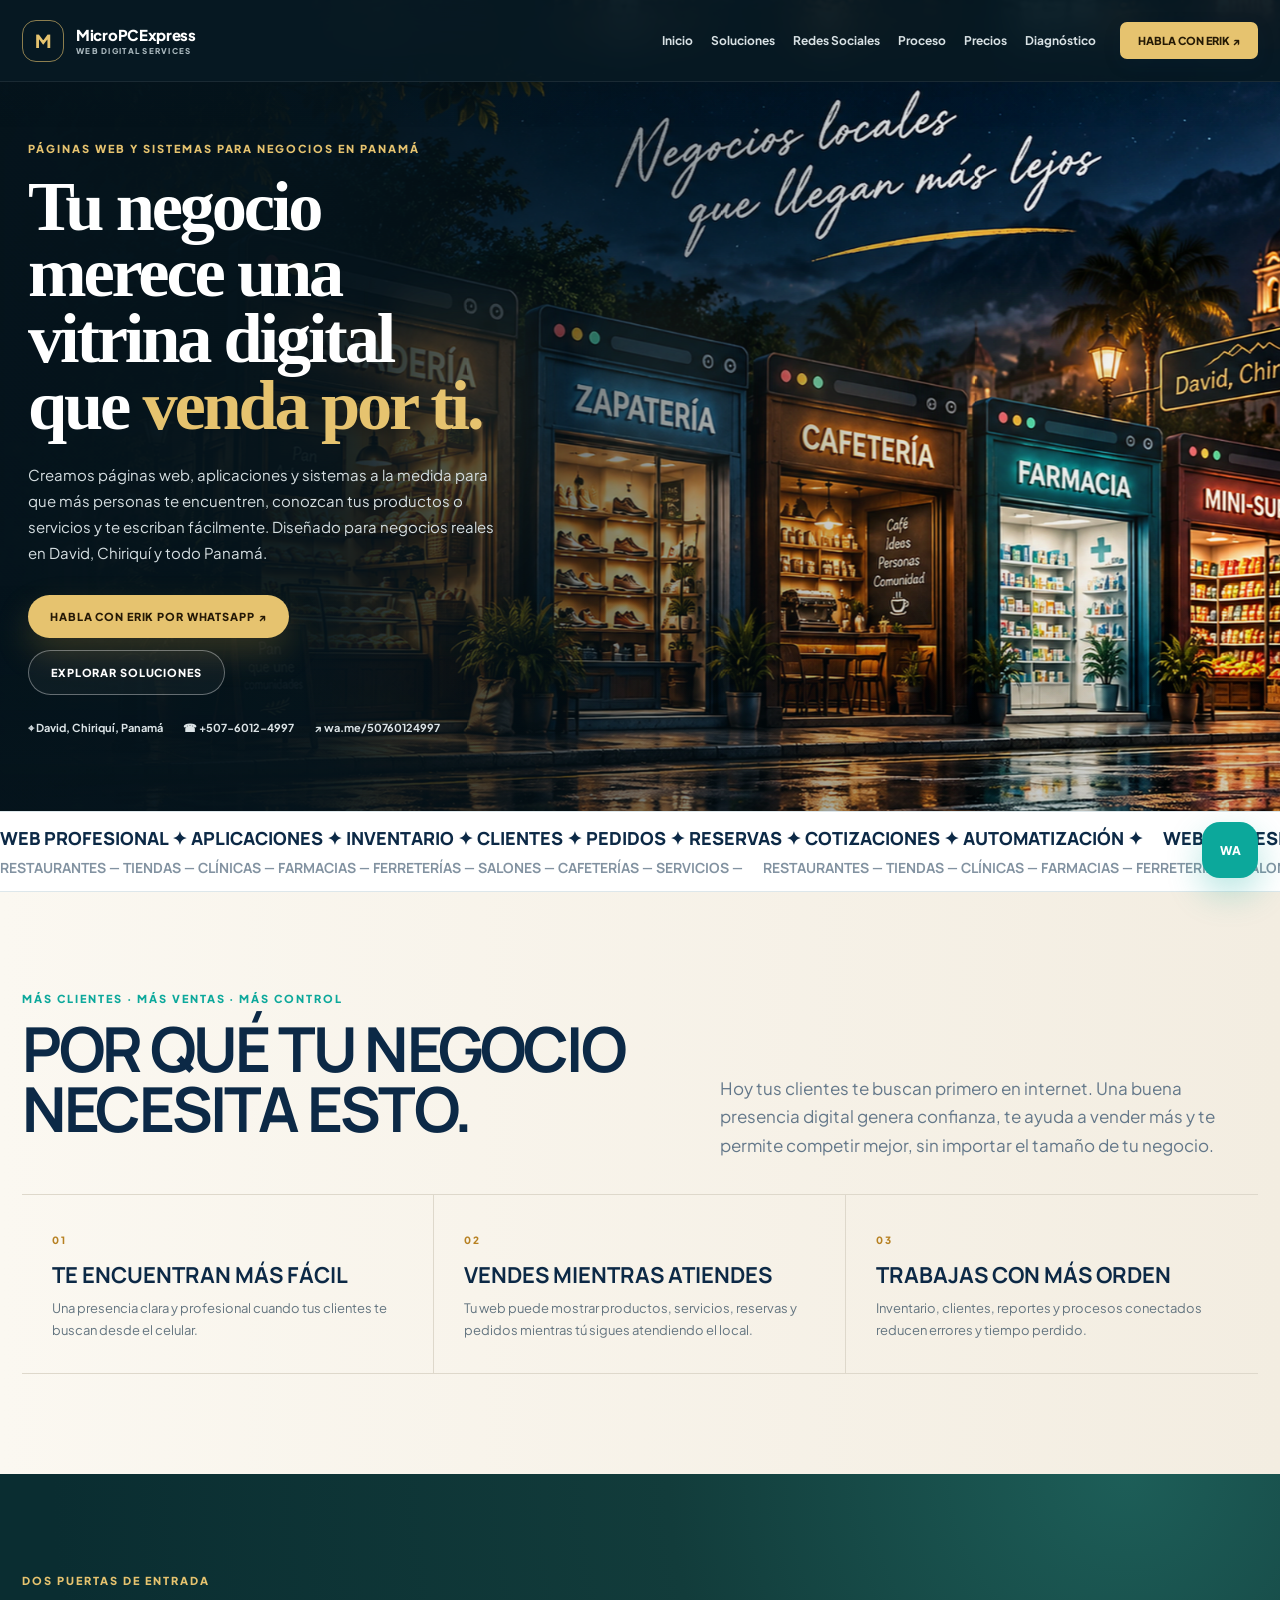
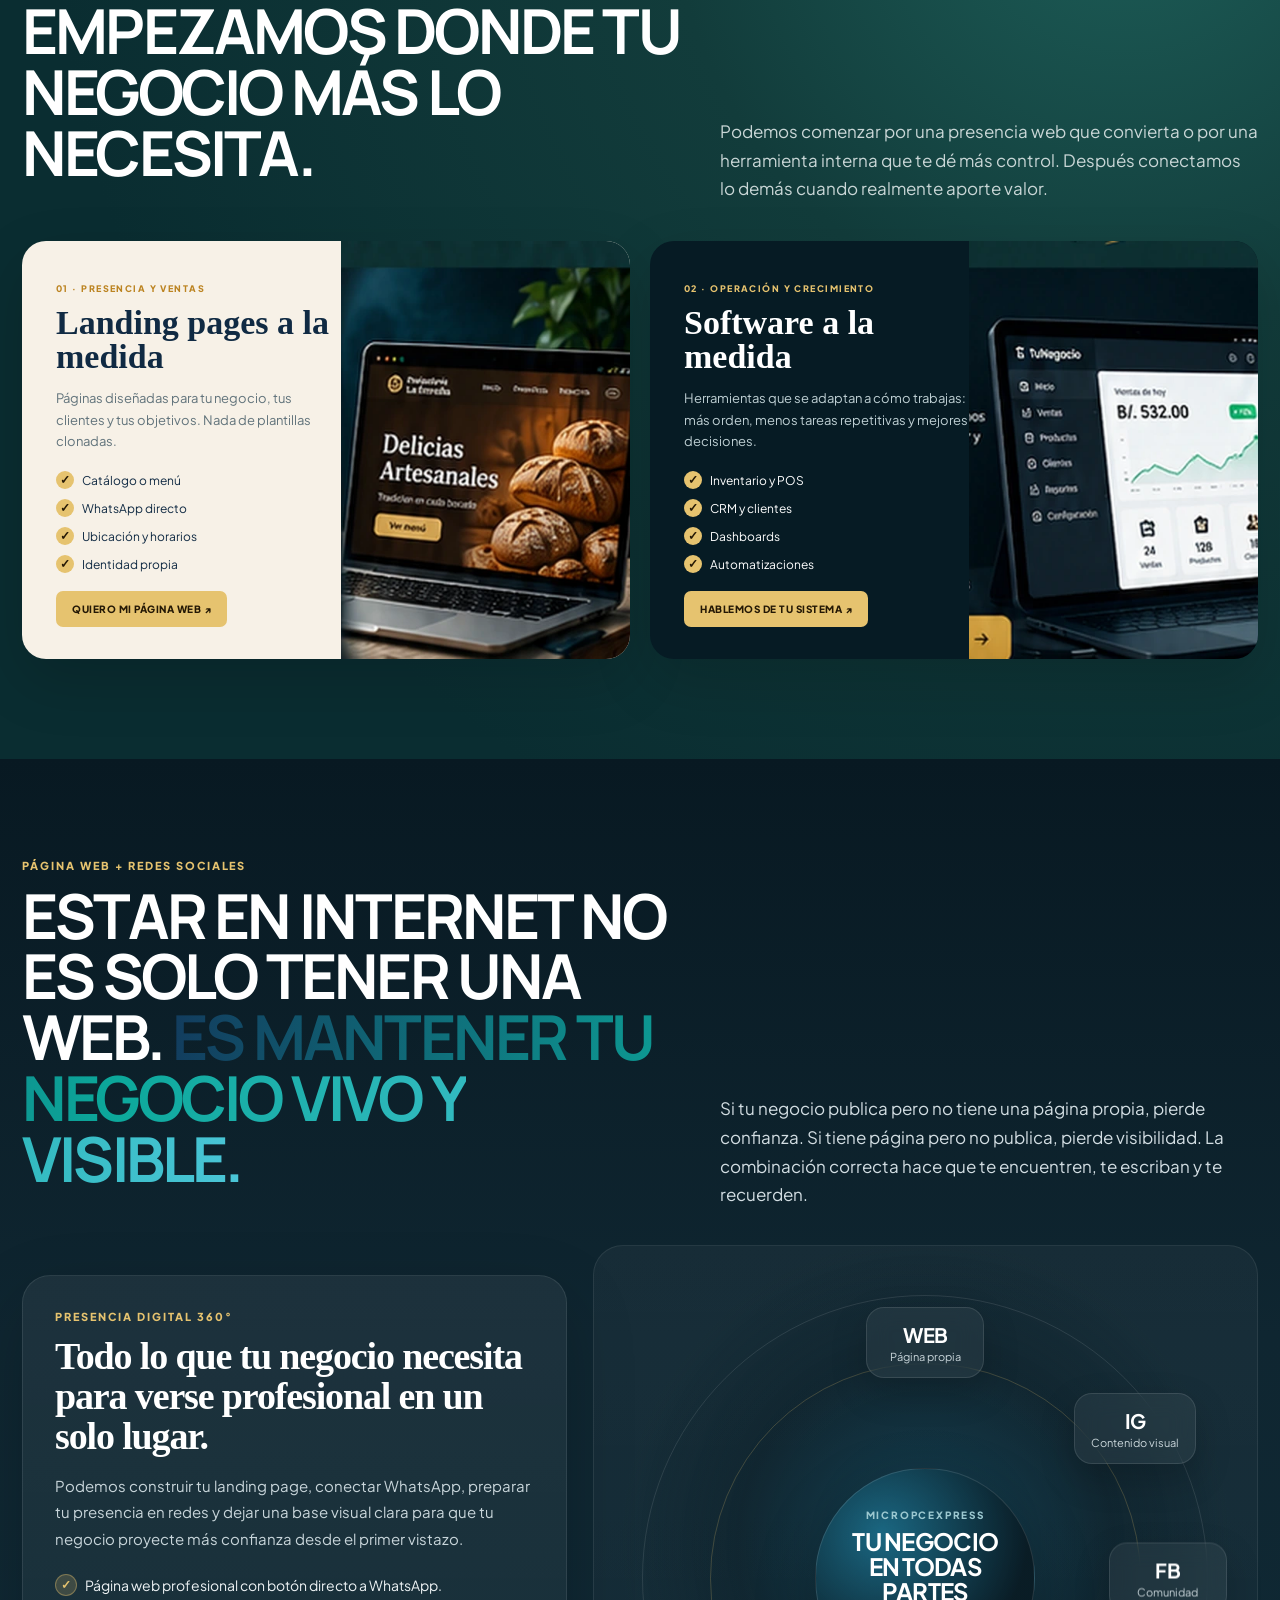
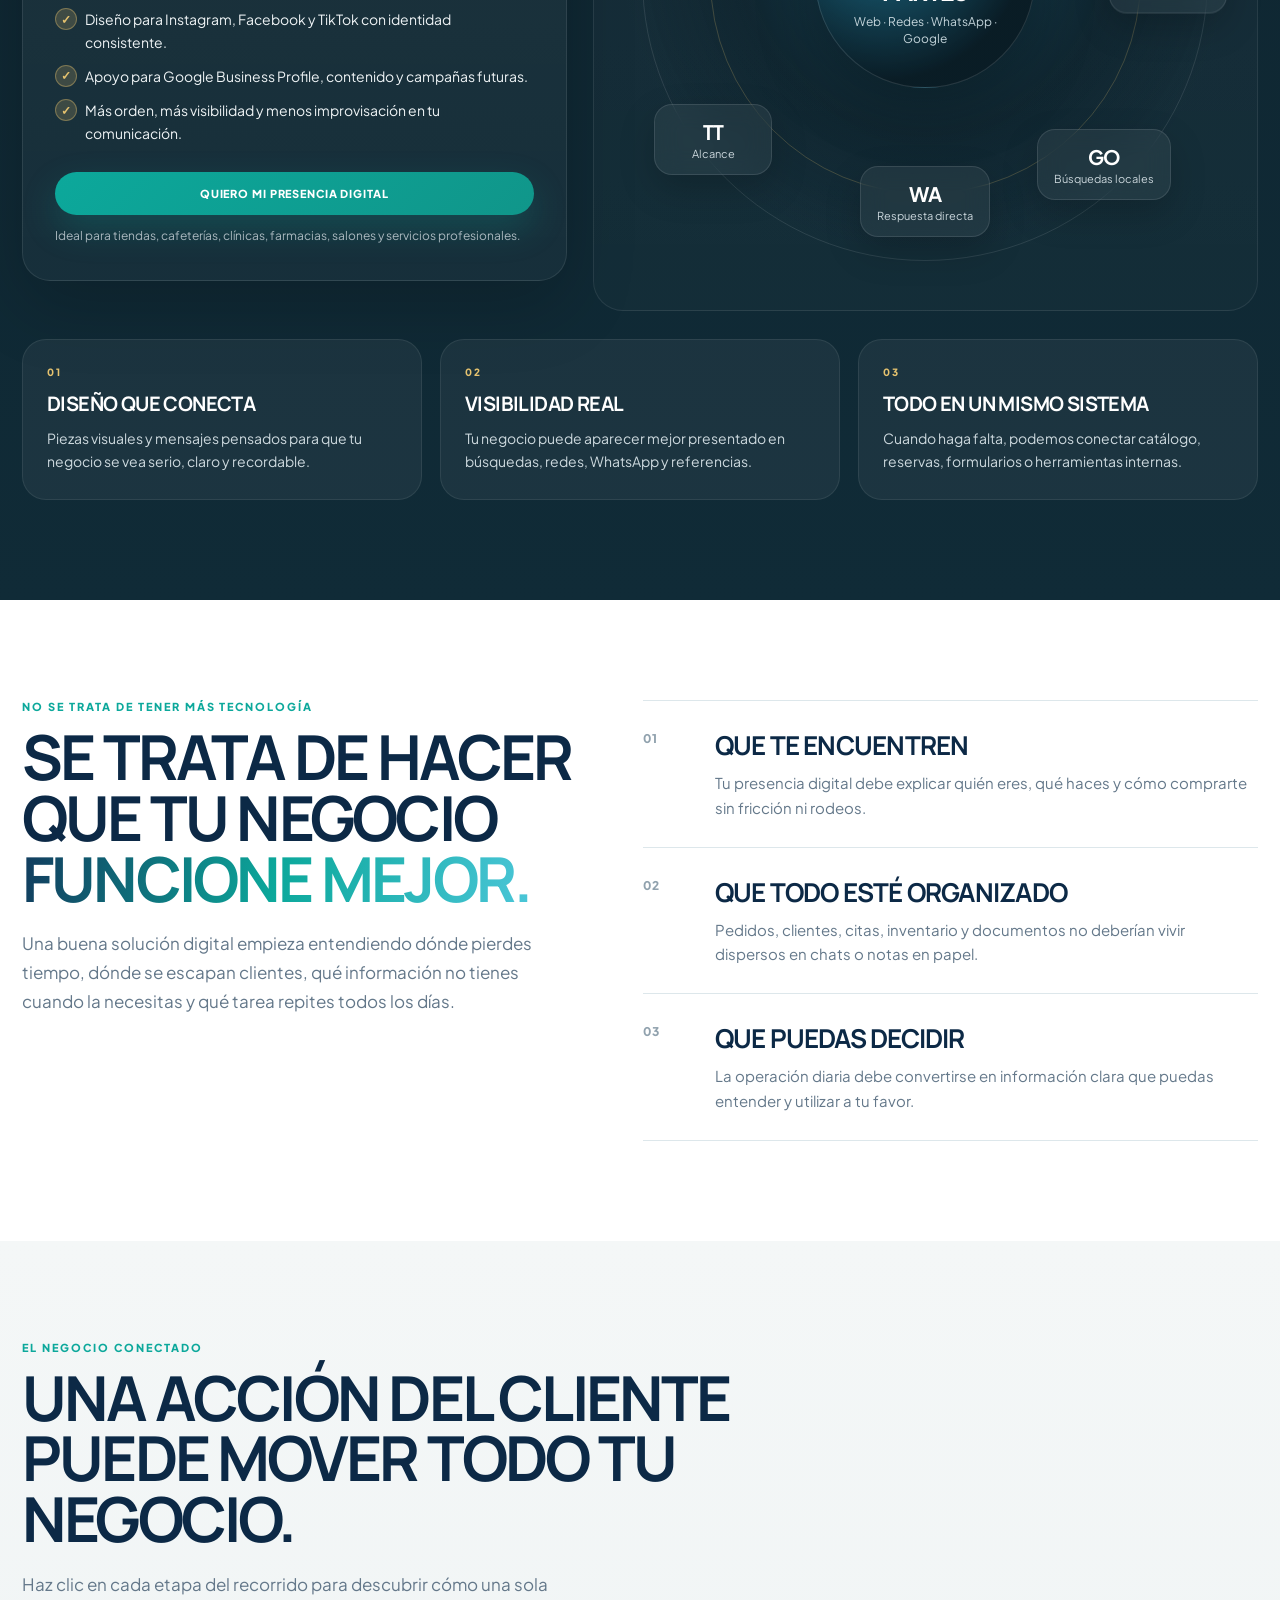
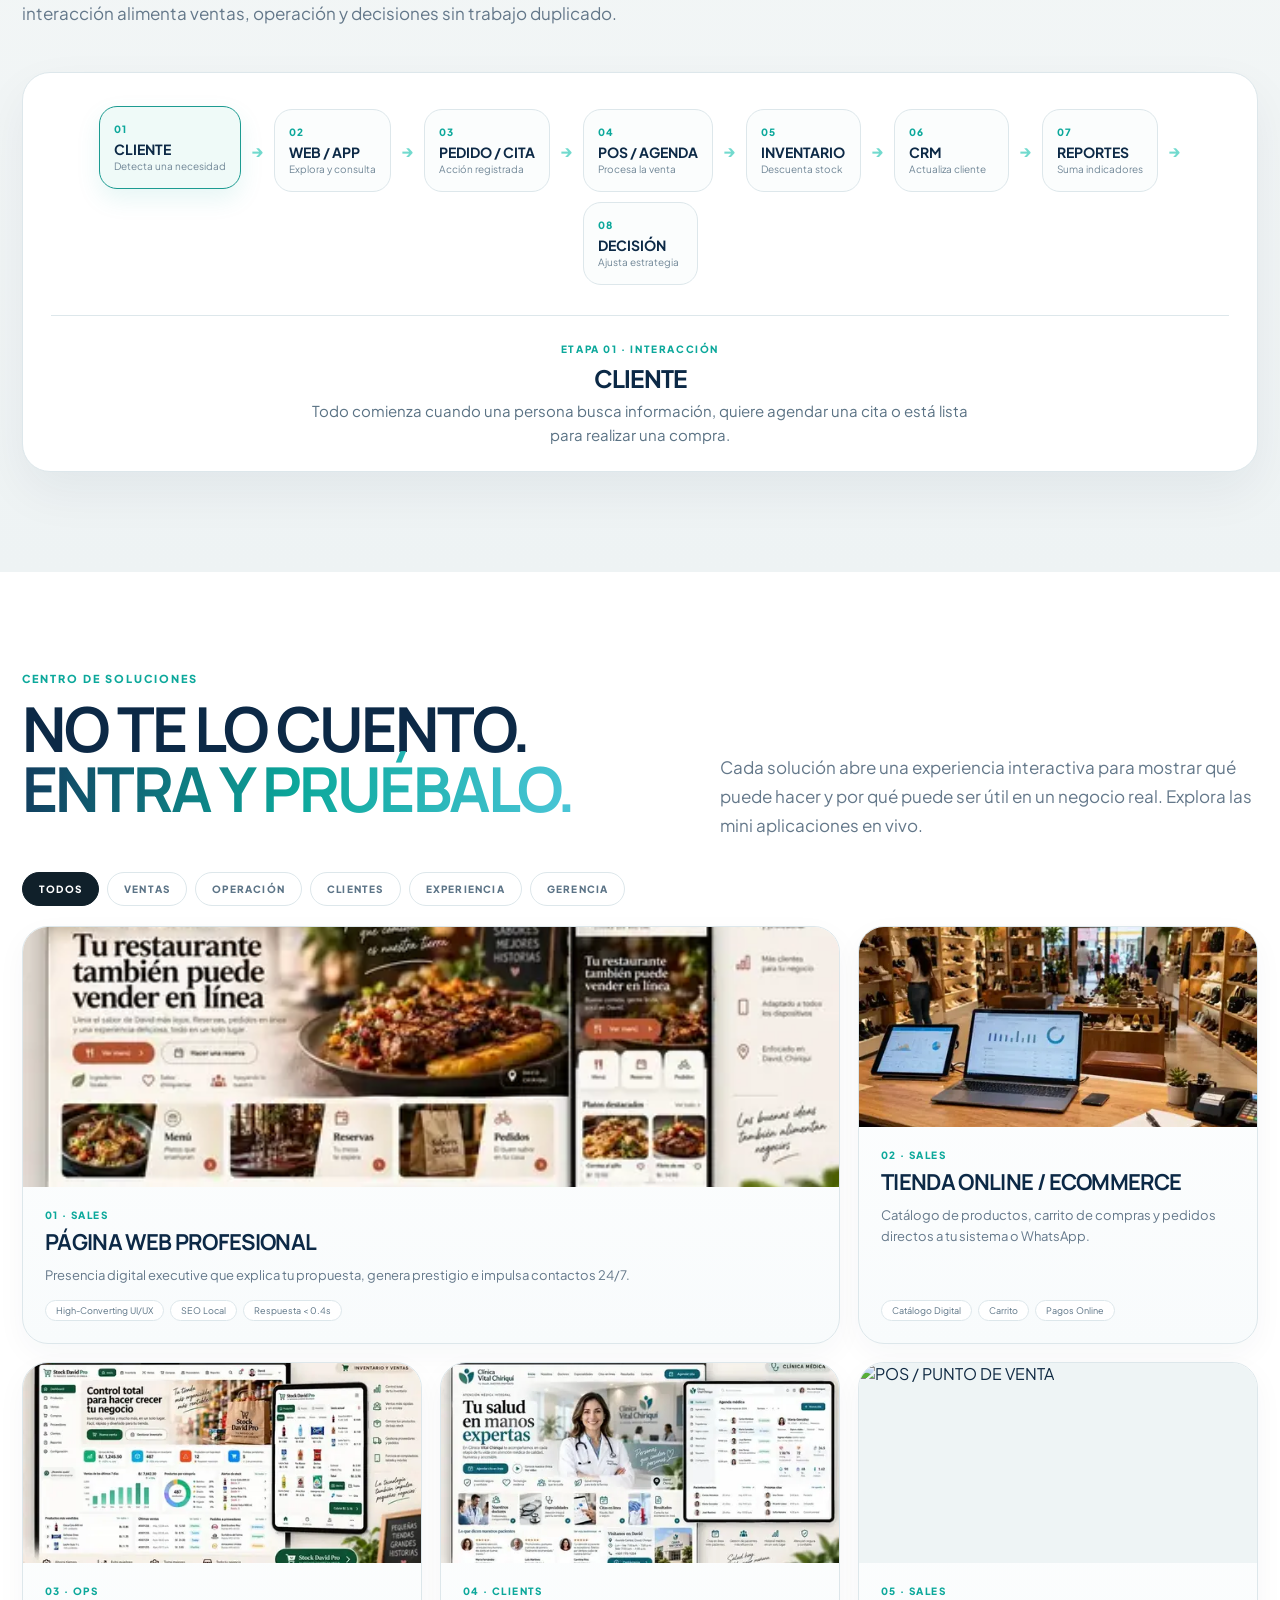
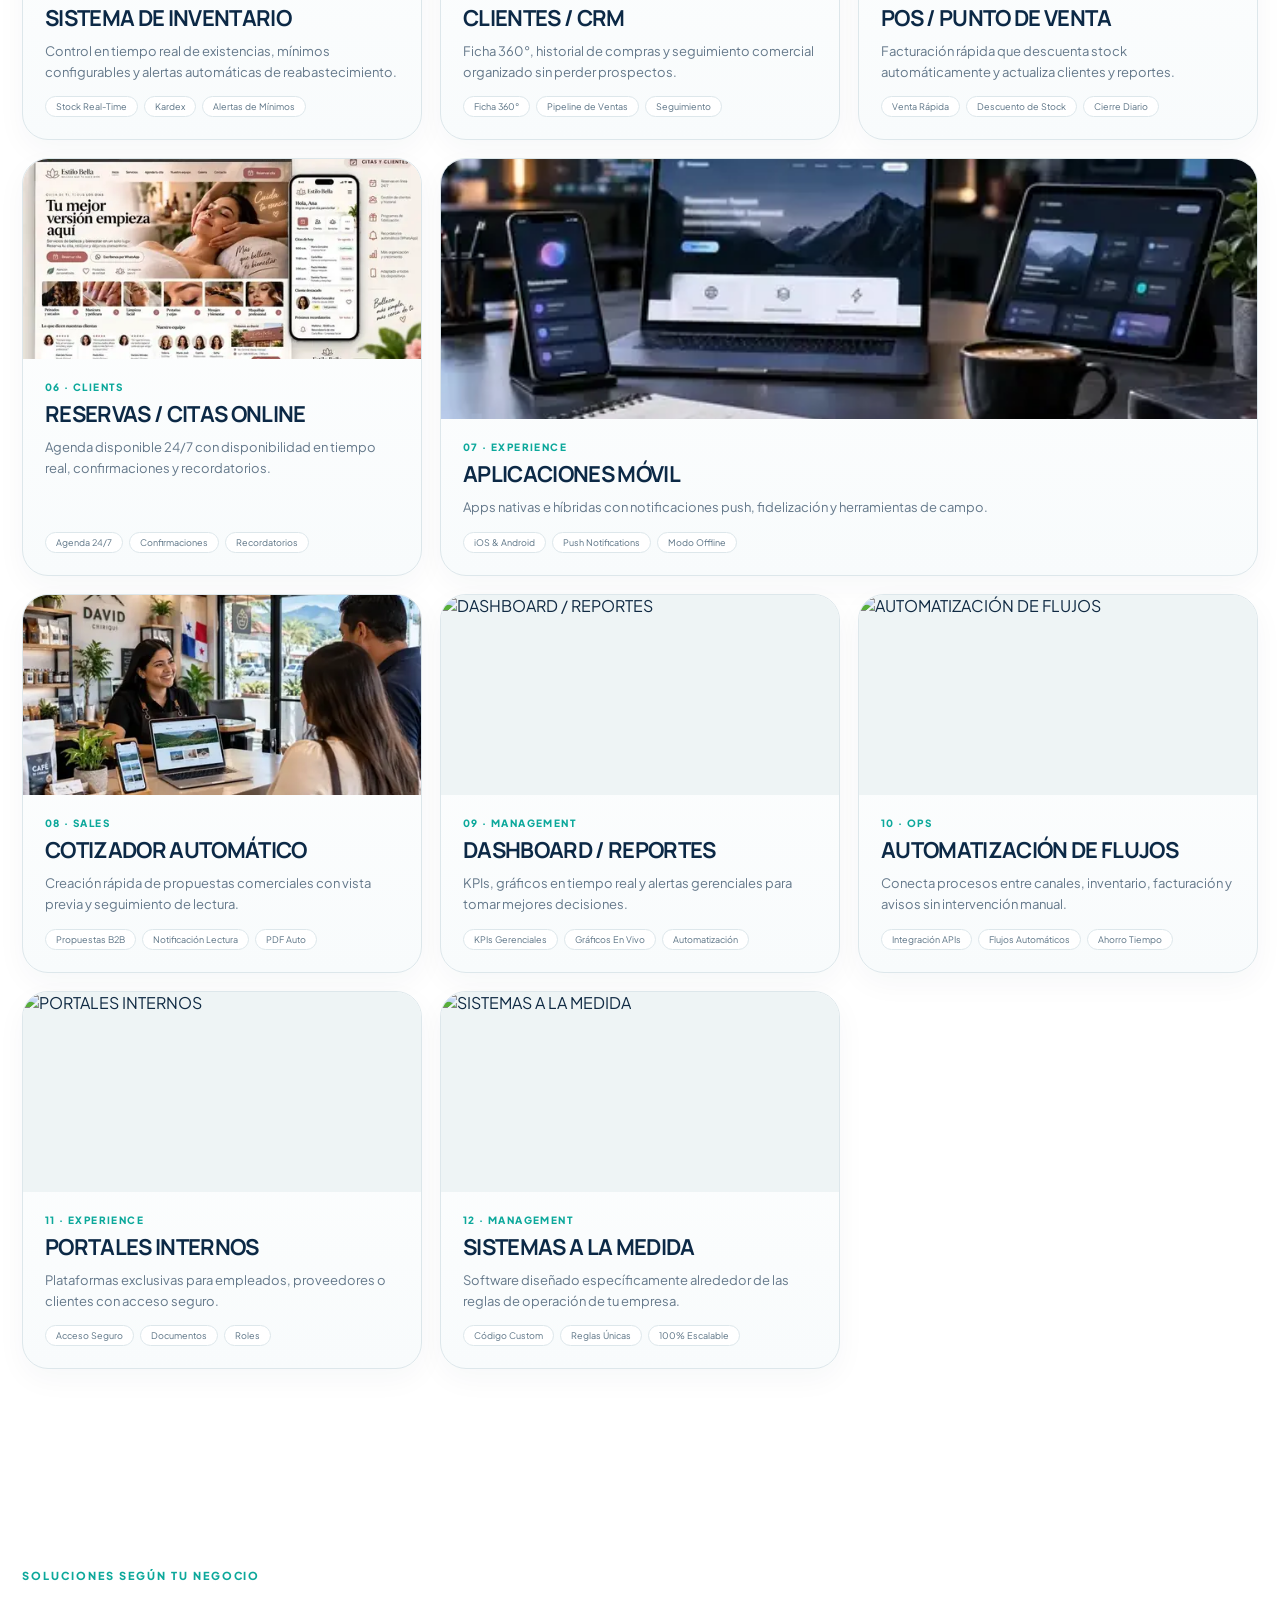
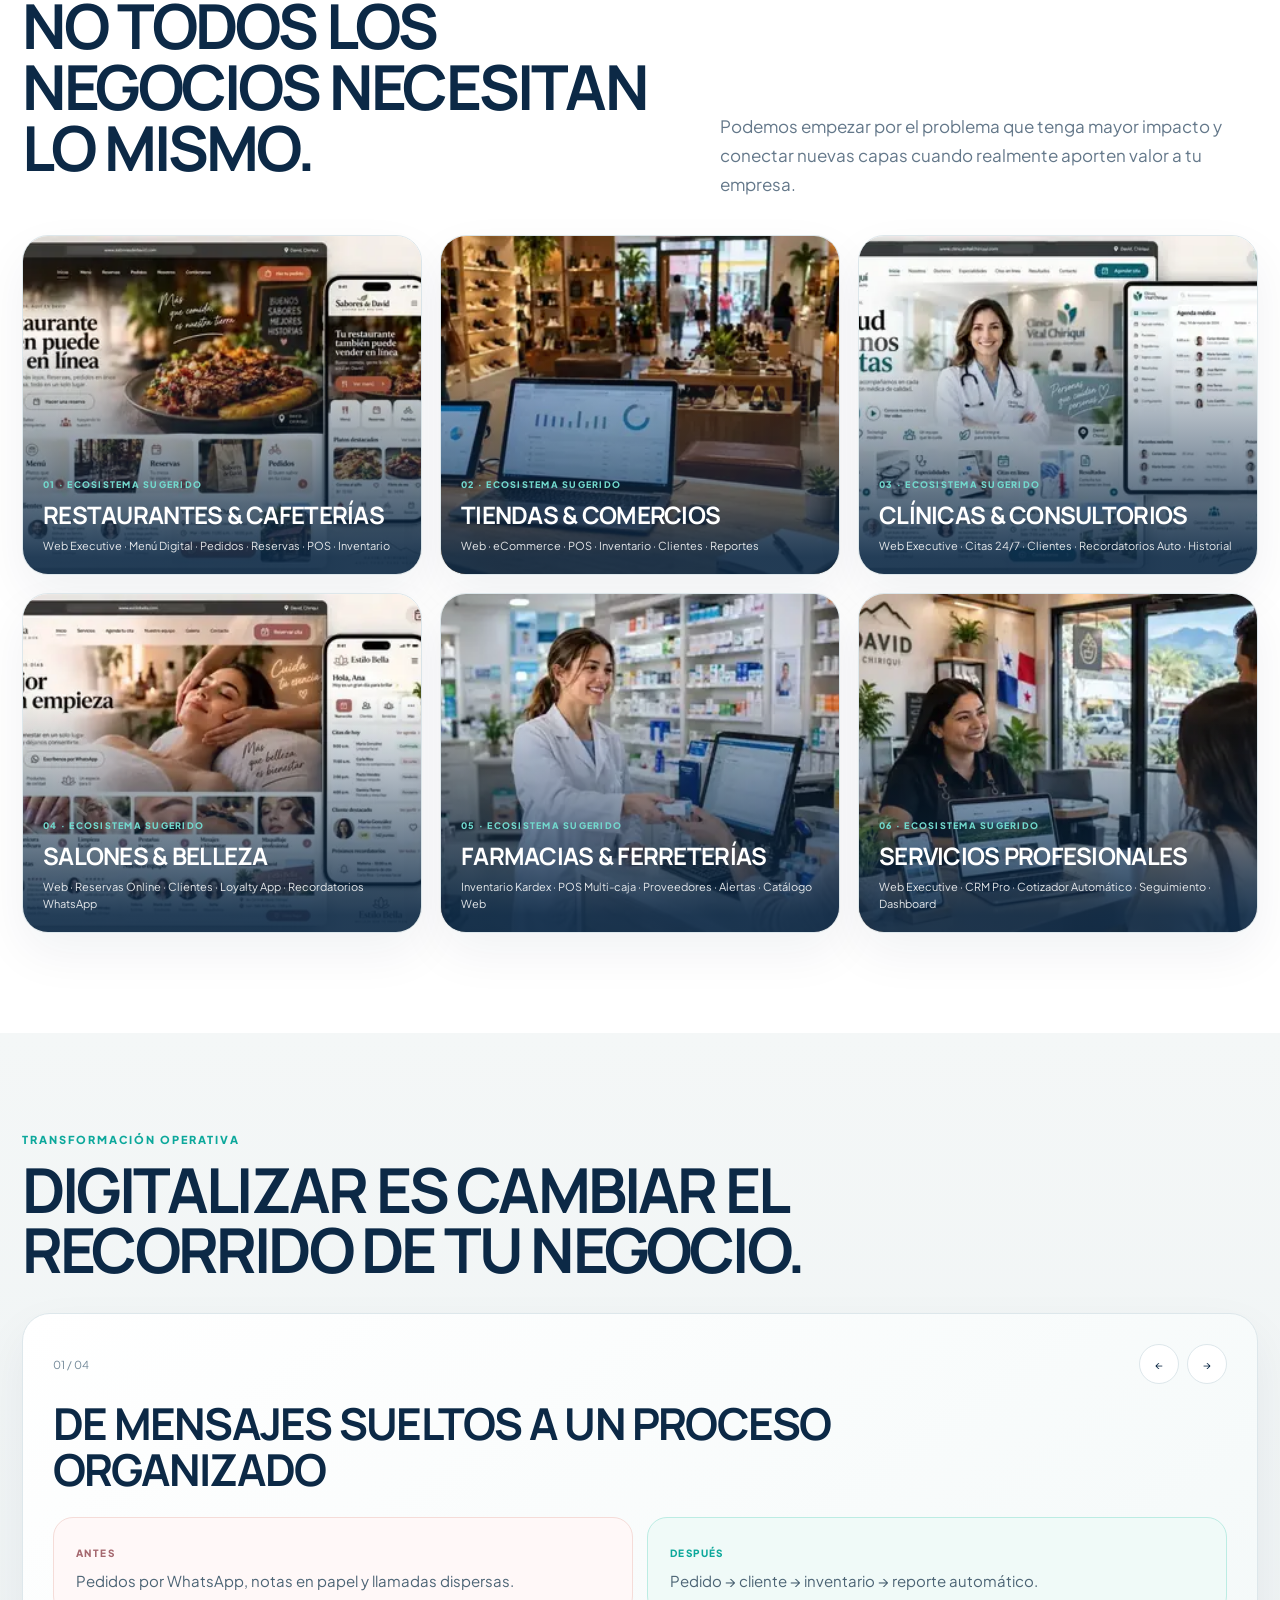
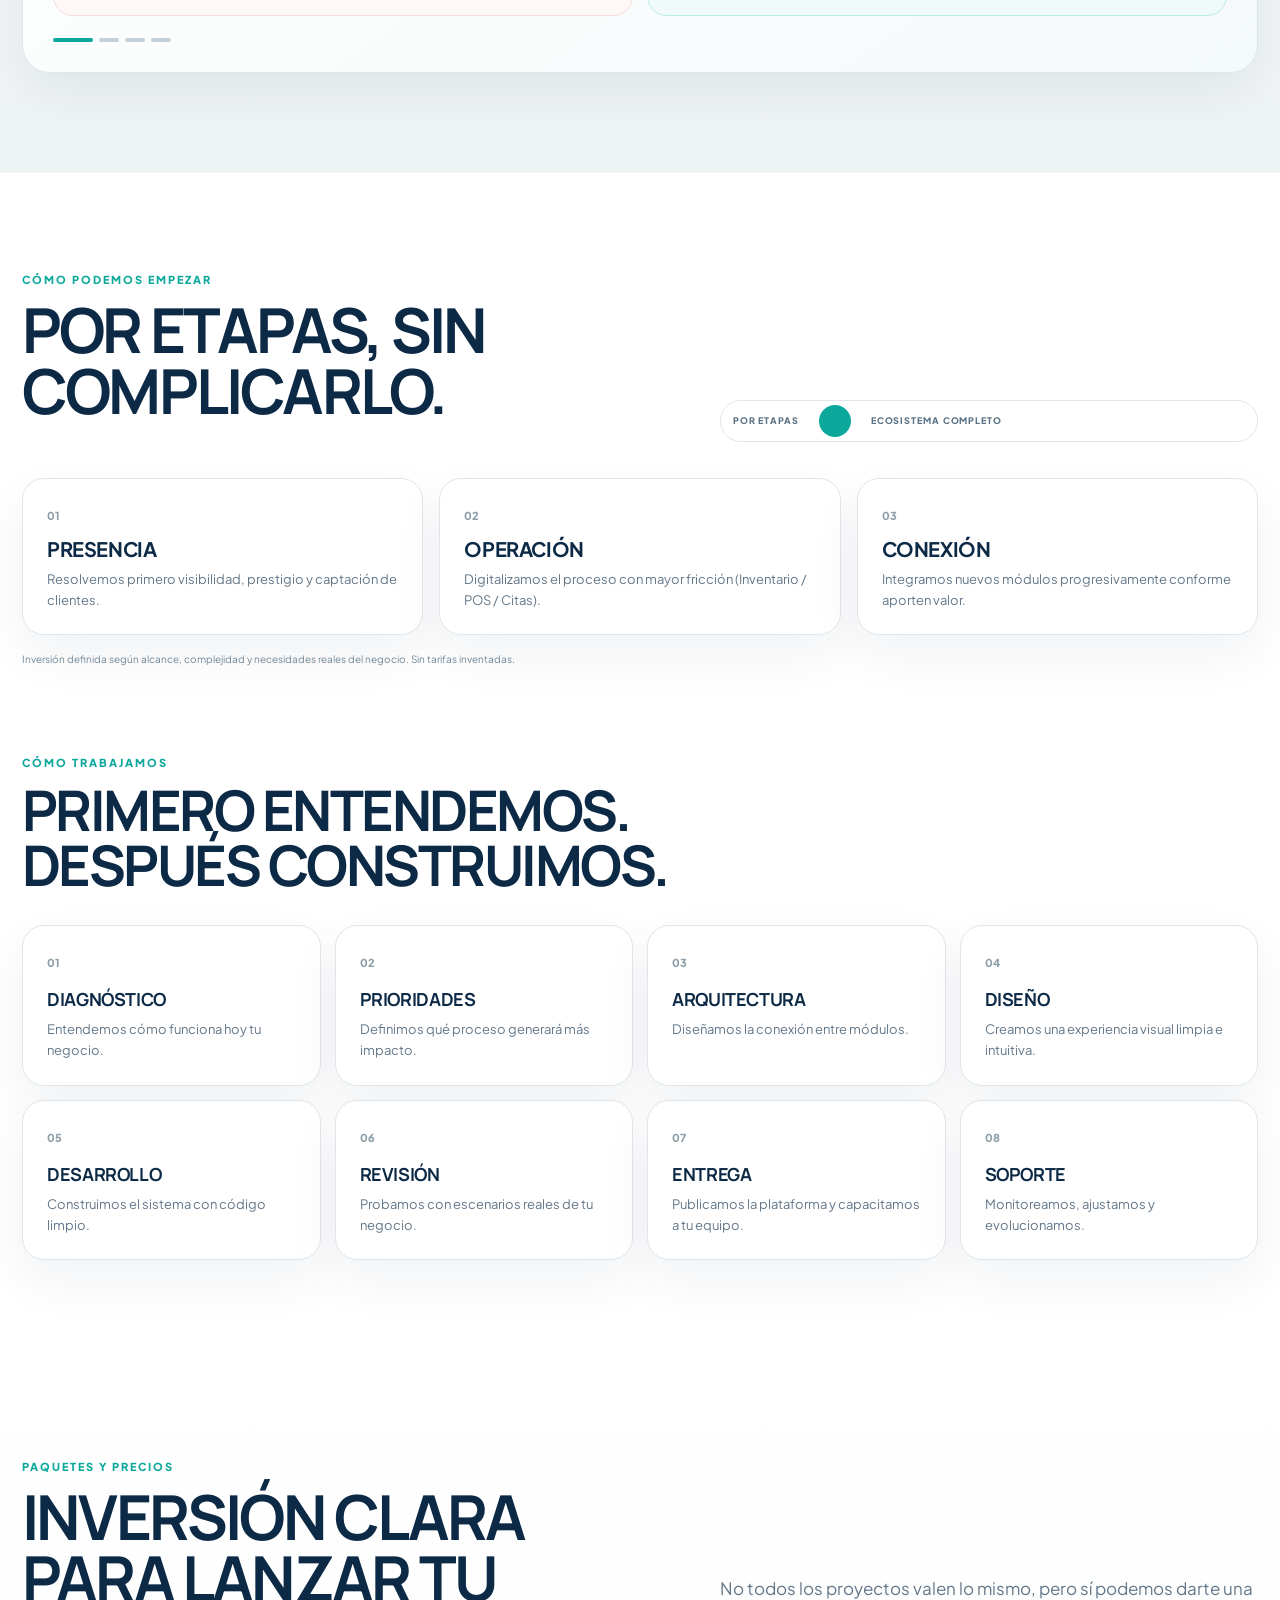
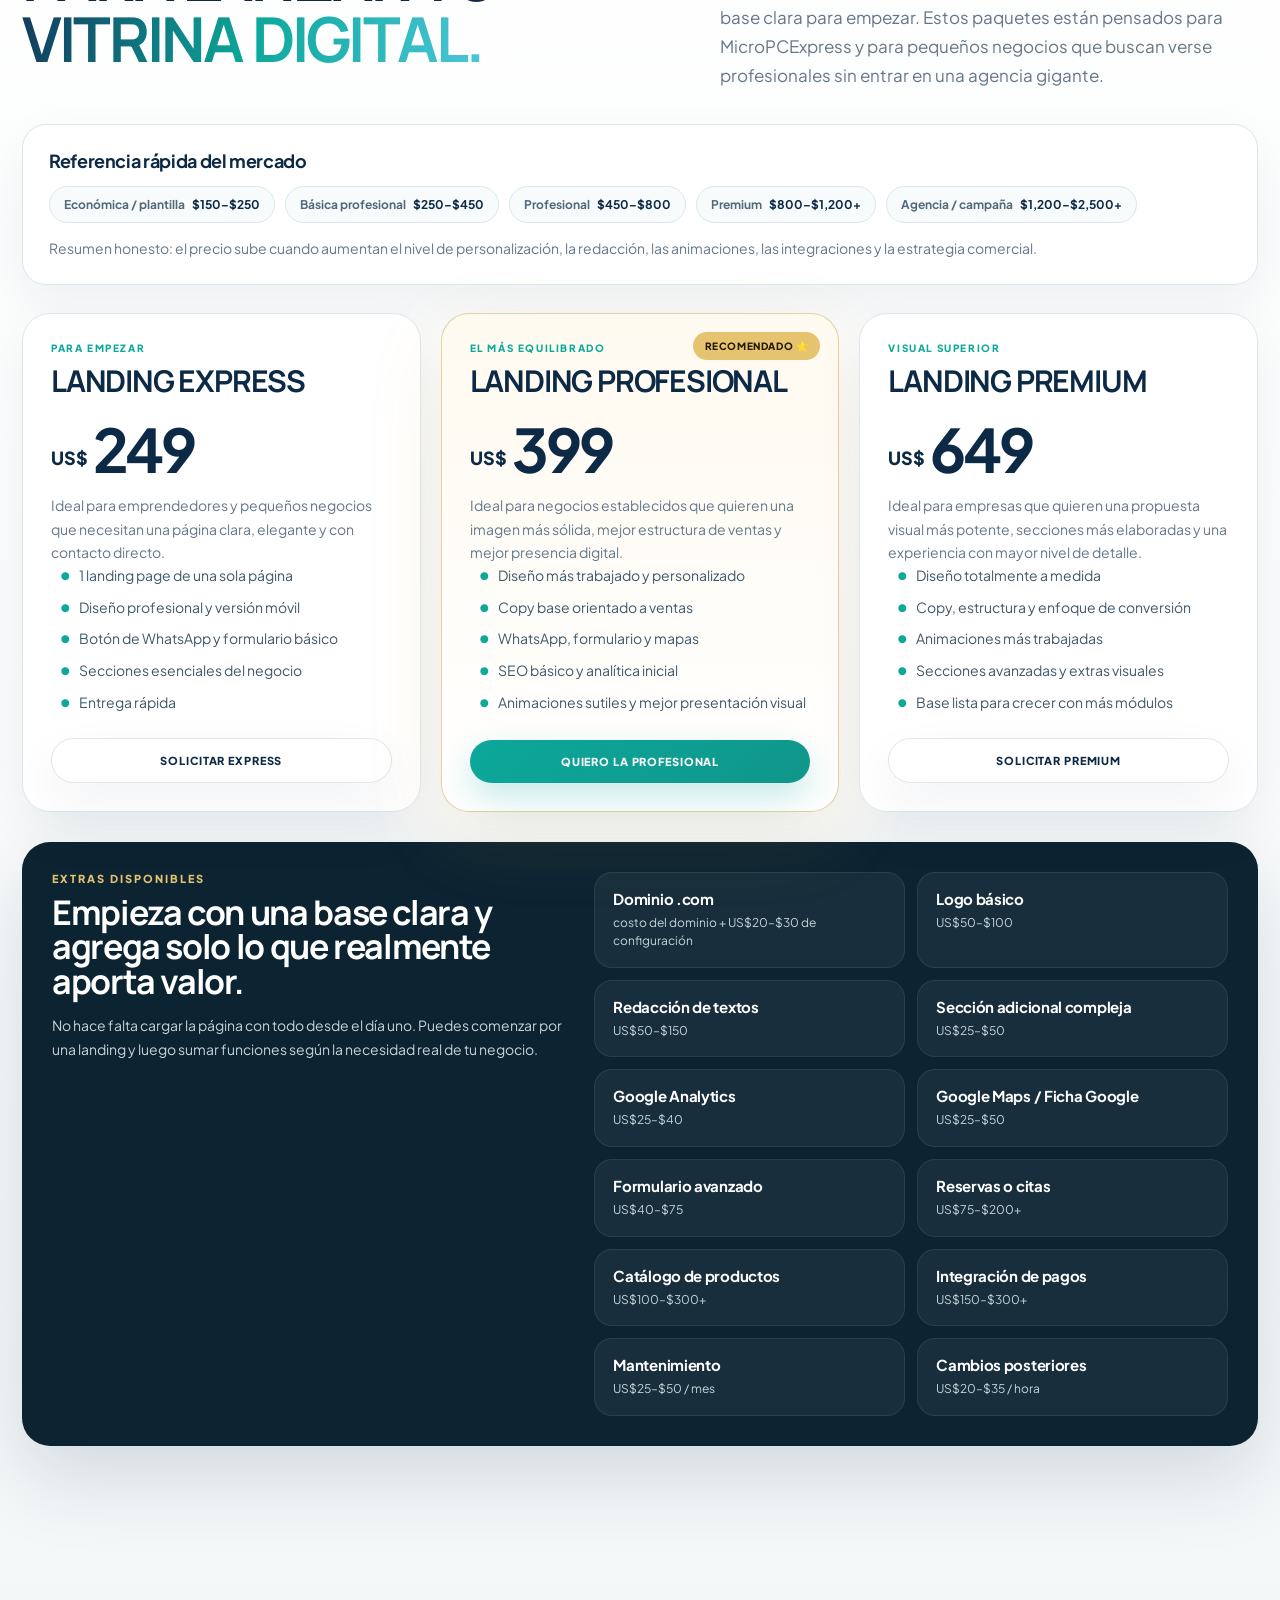
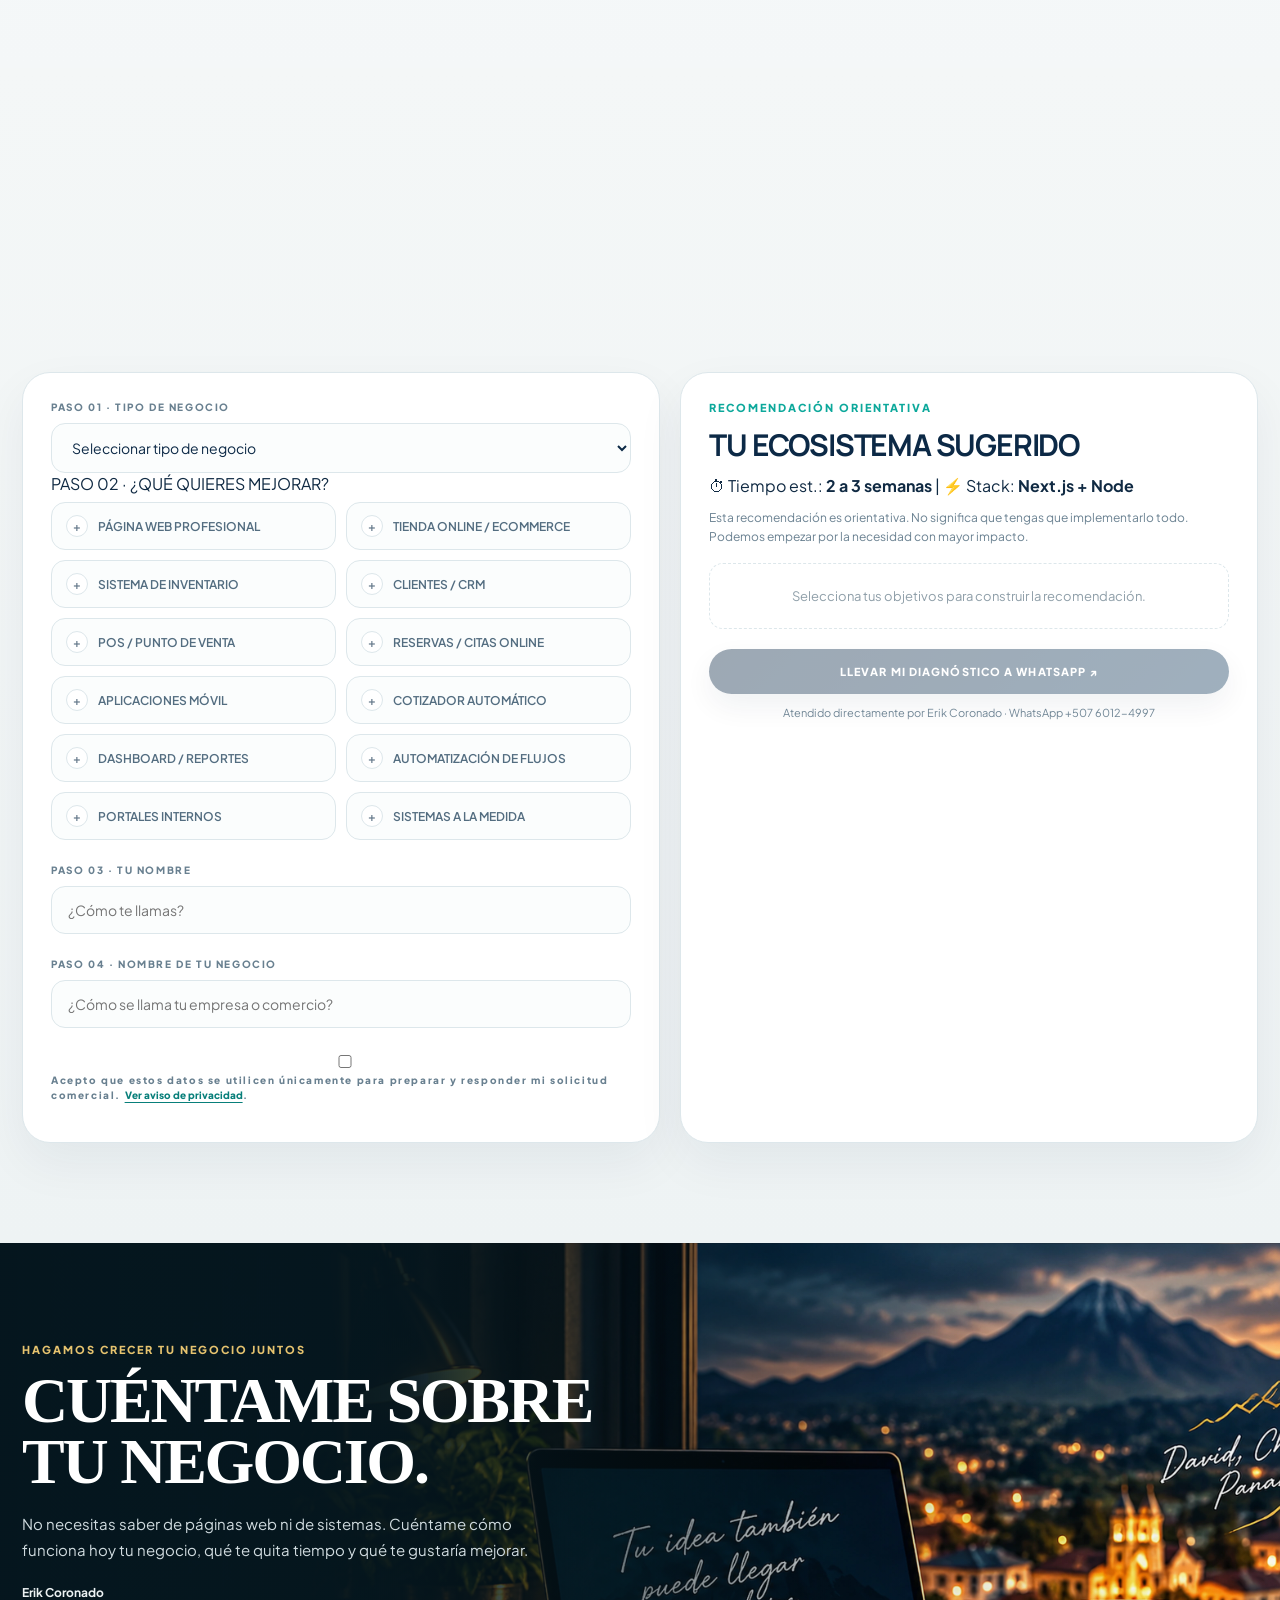
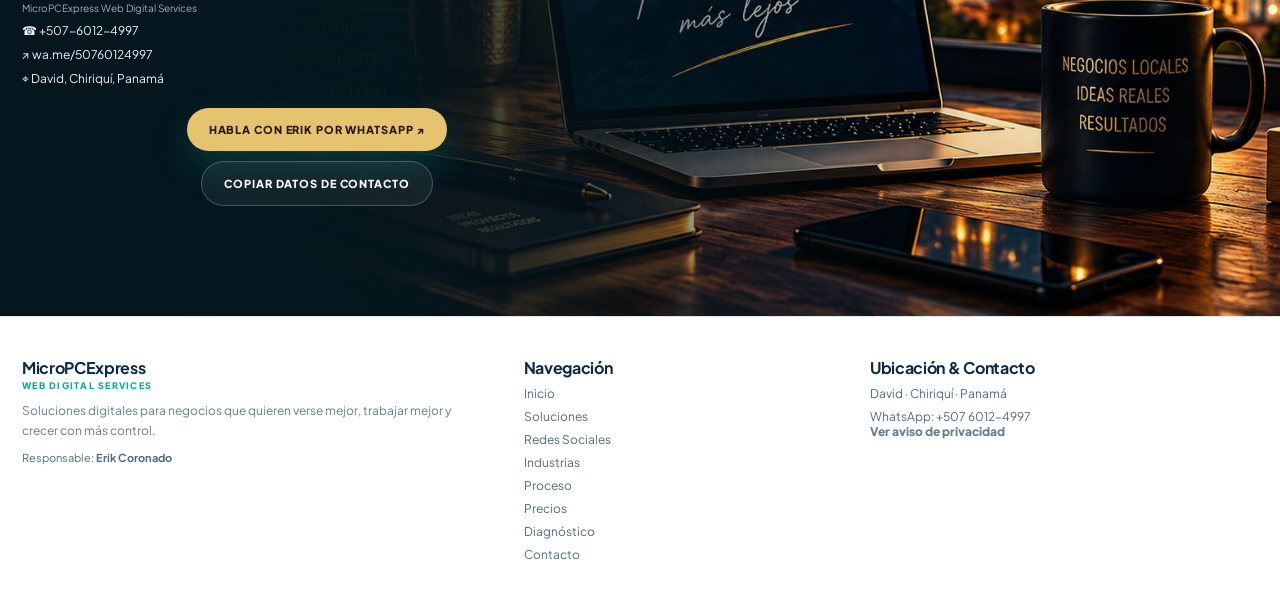
==== index.html @ 091169e0 "Actualización V11: mejoras responsive, optimización móvil y ajustes de navegación" ====
<!doctype html>
<html lang="es">
<head>
<meta charset="utf-8" />
<meta name="viewport" content="width=device-width,initial-scale=1" />
<meta name="theme-color" content="#071a23" />
<title>MicroPCExpress | Soluciones Digitales para Negocios en Chiriquí, Panamá</title>
<meta name="description" content="MicroPCExpress desarrolla páginas web, aplicaciones móviles, inventario, CRM, pedidos, reservas y sistemas a la medida para negocios en David, Chiriquí, Panamá." />
<meta property="og:title" content="MicroPCExpress | Soluciones Digitales para Negocios" />
<meta property="og:description" content="Páginas web profesionales, e-commerce, aplicaciones y sistemas digitales diseñados para hacer crecer y organizar empresas." />
<meta property="og:type" content="website" />
<meta property="og:locale" content="es_PA" />
<meta property="og:image" content="assets/og-cover.webp" />
<meta property="og:image:width" content="1200" />
<meta property="og:image:height" content="630" />
<meta property="og:image:alt" content="MicroPCExpress — Soluciones Digitales para Negocios" />
<meta name="twitter:card" content="summary_large_image" />
<meta name="twitter:title" content="MicroPCExpress | Soluciones Digitales" />
<meta name="twitter:description" content="Páginas web, aplicaciones, e-commerce y sistemas para negocios en David, Chiriquí, Panamá." />
<meta name="twitter:image" content="assets/og-cover.webp" />
<link rel="canonical" href="/" />
<link rel="icon" href="assets/favicon.svg" type="image/svg+xml" />
<link rel="manifest" href="site.webmanifest" />
<link rel="preconnect" href="https://fonts.googleapis.com" />
<link rel="preconnect" href="https://fonts.gstatic.com" crossorigin />
<link href="https://fonts.googleapis.com/css2?family=DM+Serif+Display&family=Manrope:wght@600;700;800&family=Plus+Jakarta+Sans:wght@400;500;600;700;800&display=swap" rel="stylesheet" />
<link rel="stylesheet" href="styles.css" />
<script type="application/ld+json">{
  "@context":"https://schema.org",
  "@type":"ProfessionalService",
  "name":"MicroPCExpress",
  "description":"Soluciones digitales para pequeños y medianos negocios: páginas web, aplicaciones, inventario, CRM y sistemas a medida.",
  "telephone":"+50760124997",
  "image":"assets/og-cover.webp",
  "url":"/",
  "address":{"@type":"PostalAddress","addressLocality":"David","addressRegion":"Chiriquí","addressCountry":"PA"},
  "areaServed":[{"@type":"City","name":"David"},{"@type":"AdministrativeArea","name":"Chiriquí"},{"@type":"Country","name":"Panamá"}],
  "serviceType":["Páginas web profesionales","eCommerce","Aplicaciones móviles","Sistemas de inventario","CRM","POS","Automatización"]
}</script>
</head>
<body>
<div class="progress" id="progress"></div>

<!-- HEADER -->
<header class="header" id="header">
  <a href="#inicio" class="brand">
    <span class="brand-icon">M</span>
    <span><strong>MicroPCExpress</strong><small>WEB DIGITAL SERVICES</small></span>
  </a>
  <nav class="desktop-nav">
    <a href="#inicio">Inicio</a>
    <a href="#soluciones">Soluciones</a>
    <a href="#presencia-digital">Redes Sociales</a>
    <a href="#proceso">Proceso</a>
    <a href="#precios">Precios</a>
    <a href="#diagnostico">Diagnóstico</a>
  </nav>
  <div class="header-right">
    <span class="header-contact-hint">Erik Coronado · +507 6012-4997</span>
    <a class="header-cta magnetic" href="https://wa.me/50760124997?text=Hola%20Erik%2C%20quiero%20conversar%20sobre%20MicroPCExpress%20para%20mi%20negocio." target="_blank" rel="noopener">HABLA CON ERIK ↗</a>
  </div>
  <button class="menu-btn" id="menuBtn" aria-label="Abrir menú de navegación"><span></span><span></span></button>
</header>

<!-- MENÚ OVERLAY FULLSCREEN -->
<div class="menu-overlay" id="menuOverlay" role="dialog" aria-modal="true" aria-label="Navegación principal" aria-hidden="true">
  <div class="menu-head">
    <a class="brand">
      <span class="brand-icon">M</span>
      <span><strong>MicroPCExpress</strong><small>WEB DIGITAL SERVICES</small></span>
    </a>
    <button id="menuClose" aria-label="Cerrar menú">CERRAR ×</button>
  </div>
  <ol class="menu-list">
    <li><a href="#inicio"><em>01</em><span>INICIO</span></a></li>
    <li><a href="#soluciones"><em>02</em><span>SOLUCIONES</span></a></li>
    <li><a href="#presencia-digital"><em>03</em><span>REDES SOCIALES</span></a></li>
    <li><a href="#industrias"><em>04</em><span>INDUSTRIAS</span></a></li>
    <li><a href="#proceso"><em>05</em><span>PROCESO</span></a></li>
    <li><a href="#precios"><em>06</em><span>PRECIOS</span></a></li>
    <li><a href="#diagnostico"><em>07</em><span>DIAGNÓSTICO</span></a></li>
    <li><a href="#contacto"><em>08</em><span>CONTACTO</span></a></li>
  </ol>
  <div class="menu-foot">
    <span>DAVID · CHIRIQUÍ · PANAMÁ</span>
    <span>ERIK CORONADO · WHATSAPP: +507 6012-4997</span>
  </div>
</div>

<main>
<!-- HERO PREMIUM 4K -->
<section class="hero hero-premium" id="inicio">
  <div class="hero-mobile-scene" aria-hidden="true">
    <img src="assets/hero-street-4k.webp" alt="" width="3840" height="2160" />
  </div>
  <div class="hero-scene" aria-hidden="true">
    <span class="hero-glow glow-1"></span>
    <span class="hero-glow glow-2"></span>
    <span class="hero-glow glow-3"></span>
    <span class="hero-glow glow-4"></span>
    <span class="hero-glow glow-5"></span>
  </div>
  <div class="hero-premium-copy reveal hero-sequence">
    <span class="eyebrow hero-eyebrow">PÁGINAS WEB Y SISTEMAS PARA NEGOCIOS EN PANAMÁ</span>
    <h1>Tu negocio merece una vitrina digital que <span>venda por ti.</span></h1>
    <p>Creamos páginas web, aplicaciones y sistemas a la medida para que más personas te encuentren, conozcan tus productos o servicios y te escriban fácilmente. Diseñado para negocios reales en David, Chiriquí y todo Panamá.</p>
    <div class="hero-actions">
      <a class="btn primary magnetic" href="https://wa.me/50760124997" target="_blank" rel="noopener">HABLA CON ERIK POR WHATSAPP ↗</a>
      <a class="btn hero-ghost magnetic" href="#soluciones">EXPLORAR SOLUCIONES</a>
    </div>
    <div class="hero-contact-row">
      <span>⌖ David, Chiriquí, Panamá</span>
      <span>☎ +507-6012-4997</span>
      <span>↗ wa.me/50760124997</span>
    </div>
  </div>
  <div class="hero-premium-spacer" id="heroVisual" aria-hidden="true"></div>
</section>

<!-- MARQUEE DOUBLE TICKER -->
<section class="ticker marquee">
  <div class="marquee-track primary">
    <span>WEB PROFESIONAL ✦ APLICACIONES ✦ INVENTARIO ✦ CLIENTES ✦ PEDIDOS ✦ RESERVAS ✦ COTIZACIONES ✦ AUTOMATIZACIÓN ✦ </span>
    <span>WEB PROFESIONAL ✦ APLICACIONES ✦ INVENTARIO ✦ CLIENTES ✦ PEDIDOS ✦ RESERVAS ✦ COTIZACIONES ✦ AUTOMATIZACIÓN ✦ </span>
  </div>
  <div class="marquee-track secondary">
    <span>RESTAURANTES — TIENDAS — CLÍNICAS — FARMACIAS — FERRETERÍAS — SALONES — CAFETERÍAS — SERVICIOS — </span>
    <span>RESTAURANTES — TIENDAS — CLÍNICAS — FARMACIAS — FERRETERÍAS — SALONES — CAFETERÍAS — SERVICIOS — </span>
  </div>
</section>

<!-- POR QUÉ + SERVICIOS PRINCIPALES DE LA NUEVA LANDING -->
<section class="why-premium section">
  <div class="section-head two reveal">
    <div>
      <span class="eyebrow">MÁS CLIENTES · MÁS VENTAS · MÁS CONTROL</span>
      <h2>POR QUÉ TU NEGOCIO NECESITA ESTO.</h2>
    </div>
    <p>Hoy tus clientes te buscan primero en internet. Una buena presencia digital genera confianza, te ayuda a vender más y te permite competir mejor, sin importar el tamaño de tu negocio.</p>
  </div>
  <div class="why-premium-grid">
    <article><em>01</em><h3>TE ENCUENTRAN MÁS FÁCIL</h3><p>Una presencia clara y profesional cuando tus clientes te buscan desde el celular.</p></article>
    <article><em>02</em><h3>VENDES MIENTRAS ATIENDES</h3><p>Tu web puede mostrar productos, servicios, reservas y pedidos mientras tú sigues atendiendo el local.</p></article>
    <article><em>03</em><h3>TRABAJAS CON MÁS ORDEN</h3><p>Inventario, clientes, reportes y procesos conectados reducen errores y tiempo perdido.</p></article>
  </div>
</section>

<section class="core-services section">
  <div class="section-head two reveal">
    <div>
      <span class="eyebrow">DOS PUERTAS DE ENTRADA</span>
      <h2>EMPEZAMOS DONDE TU NEGOCIO MÁS LO NECESITA.</h2>
    </div>
    <p>Podemos comenzar por una presencia web que convierta o por una herramienta interna que te dé más control. Después conectamos lo demás cuando realmente aporte valor.</p>
  </div>
  <div class="core-service-grid">
    <article class="core-service-card light reveal">
      <div class="core-service-copy">
        <span>01 · PRESENCIA Y VENTAS</span>
        <h3>Landing pages a la medida</h3>
        <p>Páginas diseñadas para tu negocio, tus clientes y tus objetivos. Nada de plantillas clonadas.</p>
        <ul><li>Catálogo o menú</li><li>WhatsApp directo</li><li>Ubicación y horarios</li><li>Identidad propia</li></ul>
        <a href="https://wa.me/50760124997" target="_blank" rel="noopener">QUIERO MI PÁGINA WEB ↗</a>
      </div>
      <img src="assets/service-landing.webp" alt="Ejemplo de landing page para negocio local" loading="lazy" />
    </article>
    <article class="core-service-card dark reveal delay-1">
      <div class="core-service-copy">
        <span>02 · OPERACIÓN Y CRECIMIENTO</span>
        <h3>Software a la medida</h3>
        <p>Herramientas que se adaptan a cómo trabajas: más orden, menos tareas repetitivas y mejores decisiones.</p>
        <ul><li>Inventario y POS</li><li>CRM y clientes</li><li>Dashboards</li><li>Automatizaciones</li></ul>
        <a href="https://wa.me/50760124997" target="_blank" rel="noopener">HABLEMOS DE TU SISTEMA ↗</a>
      </div>
      <img src="assets/service-software.webp" alt="Ejemplo de software a la medida" loading="lazy" />
    </article>
  </div>
</section>


<section class="social-presence section" id="presencia-digital">
  <div class="section-head two reveal">
    <div>
      <span class="eyebrow">PÁGINA WEB + REDES SOCIALES</span>
      <h2>ESTAR EN INTERNET NO ES SOLO TENER UNA WEB. <span>ES MANTENER TU NEGOCIO VIVO Y VISIBLE.</span></h2>
    </div>
    <p>Si tu negocio publica pero no tiene una página propia, pierde confianza. Si tiene página pero no publica, pierde visibilidad. La combinación correcta hace que te encuentren, te escriban y te recuerden.</p>
  </div>

  <div class="presence-grid">
    <article class="presence-copy reveal">
      <span class="eyebrow">PRESENCIA DIGITAL 360°</span>
      <h3>Todo lo que tu negocio necesita para verse profesional en un solo lugar.</h3>
      <p>Podemos construir tu landing page, conectar WhatsApp, preparar tu presencia en redes y dejar una base visual clara para que tu negocio proyecte más confianza desde el primer vistazo.</p>
      <ul class="presence-list">
        <li>Página web profesional con botón directo a WhatsApp.</li>
        <li>Diseño para Instagram, Facebook y TikTok con identidad consistente.</li>
        <li>Apoyo para Google Business Profile, contenido y campañas futuras.</li>
        <li>Más orden, más visibilidad y menos improvisación en tu comunicación.</li>
      </ul>
      <div class="presence-actions">
        <a class="btn primary magnetic" href="https://wa.me/50760124997?text=Hola%20Erik%2C%20quiero%20una%20p%C3%A1gina%20web%20m%C3%A1s%20redes%20sociales%20para%20mi%20negocio." target="_blank" rel="noopener">QUIERO MI PRESENCIA DIGITAL</a>
        <span class="presence-note">Ideal para tiendas, cafeterías, clínicas, farmacias, salones y servicios profesionales.</span>
      </div>
    </article>

    <div class="presence-visual reveal">
      <div class="orbit-stage">
        <div class="orbit orbit-a"></div>
        <div class="orbit orbit-b"></div>
        <div class="orbit-core">
          <small>MICROPCEXPRESS</small>
          <b>TU NEGOCIO EN TODAS PARTES</b>
          <span>Web · Redes · WhatsApp · Google</span>
        </div>
        <div class="orbit-node node-web"><strong>WEB</strong><small>Página propia</small></div>
        <div class="orbit-node node-ig"><strong>IG</strong><small>Contenido visual</small></div>
        <div class="orbit-node node-fb"><strong>FB</strong><small>Comunidad</small></div>
        <div class="orbit-node node-tt"><strong>TT</strong><small>Alcance</small></div>
        <div class="orbit-node node-wa"><strong>WA</strong><small>Respuesta directa</small></div>
        <div class="orbit-node node-go"><strong>GO</strong><small>Búsquedas locales</small></div>
      </div>
    </div>
  </div>

  <div class="presence-feature-grid reveal">
    <article>
      <small>01</small>
      <h4>DISEÑO QUE CONECTA</h4>
      <p>Piezas visuales y mensajes pensados para que tu negocio se vea serio, claro y recordable.</p>
    </article>
    <article>
      <small>02</small>
      <h4>VISIBILIDAD REAL</h4>
      <p>Tu negocio puede aparecer mejor presentado en búsquedas, redes, WhatsApp y referencias.</p>
    </article>
    <article>
      <small>03</small>
      <h4>TODO EN UN MISMO SISTEMA</h4>
      <p>Cuando haga falta, podemos conectar catálogo, reservas, formularios o herramientas internas.</p>
    </article>
  </div>
</section>

<!-- MANIFIESTO / POSICIONAMIENTO -->
<section class="manifesto section">
  <div class="manifesto-copy reveal">
    <span class="eyebrow">NO SE TRATA DE TENER MÁS TECNOLOGÍA</span>
    <h2>SE TRATA DE HACER QUE TU NEGOCIO <span>FUNCIONE MEJOR.</span></h2>
    <p>Una buena solución digital empieza entendiendo dónde pierdes tiempo, dónde se escapan clientes, qué información no tienes cuando la necesitas y qué tarea repites todos los días.</p>
  </div>
  <div class="principles">
    <article class="reveal">
      <em>01</em>
      <div>
        <h3>QUE TE ENCUENTREN</h3>
        <p>Tu presencia digital debe explicar quién eres, qué haces y cómo comprarte sin fricción ni rodeos.</p>
      </div>
    </article>
    <article class="reveal delay-1">
      <em>02</em>
      <div>
        <h3>QUE TODO ESTÉ ORGANIZADO</h3>
        <p>Pedidos, clientes, citas, inventario y documentos no deberían vivir dispersos en chats o notas en papel.</p>
      </div>
    </article>
    <article class="reveal delay-2">
      <em>03</em>
      <div>
        <h3>QUE PUEDAS DECIDIR</h3>
        <p>La operación diaria debe convertirse en información clara que puedas entender y utilizar a tu favor.</p>
      </div>
    </article>
  </div>
</section>

<!-- MAPA INTERACTIVO: EL NEGOCIO CONECTADO -->
<section class="ecosystem section" id="ecosistema">
  <div class="section-head reveal">
    <span class="eyebrow">EL NEGOCIO CONECTADO</span>
    <h2>UNA ACCIÓN DEL CLIENTE PUEDE MOVER TODO TU NEGOCIO.</h2>
    <p>Haz clic en cada etapa del recorrido para descubrir cómo una sola interacción alimenta ventas, operación y decisiones sin trabajo duplicado.</p>
  </div>
  <div class="flow-board reveal" id="flowBoard">
    <button data-node="cliente" class="active"><span>01</span><b>CLIENTE</b><small>Detecta una necesidad</small></button><i>→</i>
    <button data-node="web"><span>02</span><b>WEB / APP</b><small>Explora y consulta</small></button><i>→</i>
    <button data-node="pedido"><span>03</span><b>PEDIDO / CITA</b><small>Acción registrada</small></button><i>→</i>
    <button data-node="pos"><span>04</span><b>POS / AGENDA</b><small>Procesa la venta</small></button><i>→</i>
    <button data-node="inventario"><span>05</span><b>INVENTARIO</b><small>Descuenta stock</small></button><i>→</i>
    <button data-node="crm"><span>06</span><b>CRM</b><small>Actualiza cliente</small></button><i>→</i>
    <button data-node="reportes"><span>07</span><b>REPORTES</b><small>Suma indicadores</small></button><i>→</i>
    <button data-node="decision"><span>08</span><b>DECISIÓN</b><small>Ajusta estrategia</small></button>
    <div class="flow-info" id="flowInfo">
      <small>ETAPA 01 · INTERACCIÓN</small>
      <b>CLIENTE</b>
      <p>Todo comienza cuando una persona busca información, quiere agendar una cita o está lista para realizar una compra.</p>
    </div>
  </div>
</section>

<!-- CENTRO DE SOLUCIONES (12 SOLUCIONES) -->
<section class="solutions section" id="soluciones">
  <div class="section-head two reveal">
    <div>
      <span class="eyebrow">CENTRO DE SOLUCIONES</span>
      <h2>NO TE LO CUENTO. <span>ENTRA Y PRUÉBALO.</span></h2>
    </div>
    <p>Cada solución abre una experiencia interactiva para mostrar qué puede hacer y por qué puede ser útil en un negocio real. Explora las mini aplicaciones en vivo.</p>
  </div>
  <div class="filters reveal" id="filters">
    <button class="active" data-filter="all">TODOS</button>
    <button data-filter="sales">VENTAS</button>
    <button data-filter="ops">OPERACIÓN</button>
    <button data-filter="clients">CLIENTES</button>
    <button data-filter="experience">EXPERIENCIA</button>
    <button data-filter="management">GERENCIA</button>
  </div>
  <div class="solution-grid bento-grid" id="solutionGrid"></div>
</section>

<!-- INDUSTRIAS -->
<section class="industries section" id="industrias">
  <div class="section-head two reveal">
    <div>
      <span class="eyebrow">SOLUCIONES SEGÚN TU NEGOCIO</span>
      <h2>NO TODOS LOS NEGOCIOS NECESITAN LO MISMO.</h2>
    </div>
    <p>Podemos empezar por el problema que tenga mayor impacto y conectar nuevas capas cuando realmente aporten valor a tu empresa.</p>
  </div>
  <div class="industry-grid" id="industryGrid"></div>
</section>

<!-- ANTES / DESPUÉS -->
<section class="before-after section">
  <div class="section-head reveal">
    <span class="eyebrow">TRANSFORMACIÓN OPERATIVA</span>
    <h2>DIGITALIZAR ES CAMBIAR EL RECORRIDO DE TU NEGOCIO.</h2>
  </div>
  <div class="scenario-card reveal">
    <div class="scenario-top">
      <span id="scenarioCount">01 / 04</span>
      <div>
        <button id="prevScenario" aria-label="Anterior caso">←</button>
        <button id="nextScenario" aria-label="Siguiente caso">→</button>
      </div>
    </div>
    <div id="scenarioBody"></div>
    <div class="dots" id="scenarioDots"></div>
  </div>
</section>

<!-- PROCESO & MODOS DE IMPLEMENTACIÓN -->
<section class="implementation section" id="proceso">
  <div class="section-head two reveal">
    <div>
      <span class="eyebrow">CÓMO PODEMOS EMPEZAR</span>
      <h2 id="modeTitle">POR ETAPAS, SIN COMPLICARLO.</h2>
    </div>
    <button class="mode-switch" id="modeSwitch" role="switch" aria-checked="false">
      <span>POR ETAPAS</span><i></i><span>ECOSISTEMA COMPLETO</span>
    </button>
  </div>
  <div class="mode-grid" id="modeGrid"></div>
  <div class="mode-note"><small>Inversión definida según alcance, complejidad y necesidades reales del negocio. Sin tarifas inventadas.</small></div>

  <div class="process-block reveal">
    <span class="eyebrow">CÓMO TRABAJAMOS</span>
    <h2>PRIMERO ENTENDEMOS. DESPUÉS CONSTRUIMOS.</h2>
    <div class="steps" id="steps"></div>
  </div>
</section>

<!-- PRECIOS -->
<section class="pricing section" id="precios">
  <div class="section-head two reveal">
    <div>
      <span class="eyebrow">PAQUETES Y PRECIOS</span>
      <h2>INVERSIÓN CLARA PARA LANZAR TU <span>VITRINA DIGITAL.</span></h2>
    </div>
    <p>No todos los proyectos valen lo mismo, pero sí podemos darte una base clara para empezar. Estos paquetes están pensados para MicroPCExpress y para pequeños negocios que buscan verse profesionales sin entrar en una agencia gigante.</p>
  </div>

  <div class="market-reference reveal">
    <b>Referencia rápida del mercado</b>
    <div class="market-chip-row">
      <span>Económica / plantilla <strong>$150–$250</strong></span>
      <span>Básica profesional <strong>$250–$450</strong></span>
      <span>Profesional <strong>$450–$800</strong></span>
      <span>Premium <strong>$800–$1,200+</strong></span>
      <span>Agencia / campaña <strong>$1,200–$2,500+</strong></span>
    </div>
    <p>Resumen honesto: el precio sube cuando aumentan el nivel de personalización, la redacción, las animaciones, las integraciones y la estrategia comercial.</p>
  </div>

  <div class="pricing-grid reveal">
    <article class="price-card">
      <small>PARA EMPEZAR</small>
      <h3>LANDING EXPRESS</h3>
      <div class="price-line"><span class="currency">US$</span><b>249</b></div>
      <p>Ideal para emprendedores y pequeños negocios que necesitan una página clara, elegante y con contacto directo.</p>
      <ul>
        <li>1 landing page de una sola página</li>
        <li>Diseño profesional y versión móvil</li>
        <li>Botón de WhatsApp y formulario básico</li>
        <li>Secciones esenciales del negocio</li>
        <li>Entrega rápida</li>
      </ul>
      <a class="btn ghost magnetic" href="https://wa.me/50760124997?text=Hola%20Erik%2C%20me%20interesa%20el%20paquete%20Landing%20Express%20de%20US%24249." target="_blank" rel="noopener">SOLICITAR EXPRESS</a>
    </article>

    <article class="price-card featured">
      <div class="featured-pill">RECOMENDADO ⭐</div>
      <small>EL MÁS EQUILIBRADO</small>
      <h3>LANDING PROFESIONAL</h3>
      <div class="price-line"><span class="currency">US$</span><b>399</b></div>
      <p>Ideal para negocios establecidos que quieren una imagen más sólida, mejor estructura de ventas y mejor presencia digital.</p>
      <ul>
        <li>Diseño más trabajado y personalizado</li>
        <li>Copy base orientado a ventas</li>
        <li>WhatsApp, formulario y mapas</li>
        <li>SEO básico y analítica inicial</li>
        <li>Animaciones sutiles y mejor presentación visual</li>
      </ul>
      <a class="btn primary magnetic" href="https://wa.me/50760124997?text=Hola%20Erik%2C%20me%20interesa%20el%20paquete%20Landing%20Profesional%20de%20US%24399." target="_blank" rel="noopener">QUIERO LA PROFESIONAL</a>
    </article>

    <article class="price-card">
      <small>VISUAL SUPERIOR</small>
      <h3>LANDING PREMIUM</h3>
      <div class="price-line"><span class="currency">US$</span><b>649</b></div>
      <p>Ideal para empresas que quieren una propuesta visual más potente, secciones más elaboradas y una experiencia con mayor nivel de detalle.</p>
      <ul>
        <li>Diseño totalmente a medida</li>
        <li>Copy, estructura y enfoque de conversión</li>
        <li>Animaciones más trabajadas</li>
        <li>Secciones avanzadas y extras visuales</li>
        <li>Base lista para crecer con más módulos</li>
      </ul>
      <a class="btn ghost magnetic" href="https://wa.me/50760124997?text=Hola%20Erik%2C%20me%20interesa%20el%20paquete%20Landing%20Premium%20de%20US%24649." target="_blank" rel="noopener">SOLICITAR PREMIUM</a>
    </article>
  </div>

  <div class="addons-panel reveal">
    <div class="addons-copy">
      <span class="eyebrow">EXTRAS DISPONIBLES</span>
      <h3>Empieza con una base clara y agrega solo lo que realmente aporta valor.</h3>
      <p>No hace falta cargar la página con todo desde el día uno. Puedes comenzar por una landing y luego sumar funciones según la necesidad real de tu negocio.</p>
    </div>
    <div class="addons-grid">
      <article><b>Dominio .com</b><span>costo del dominio + US$20–$30 de configuración</span></article>
      <article><b>Logo básico</b><span>US$50–$100</span></article>
      <article><b>Redacción de textos</b><span>US$50–$150</span></article>
      <article><b>Sección adicional compleja</b><span>US$25–$50</span></article>
      <article><b>Google Analytics</b><span>US$25–$40</span></article>
      <article><b>Google Maps / Ficha Google</b><span>US$25–$50</span></article>
      <article><b>Formulario avanzado</b><span>US$40–$75</span></article>
      <article><b>Reservas o citas</b><span>US$75–$200+</span></article>
      <article><b>Catálogo de productos</b><span>US$100–$300+</span></article>
      <article><b>Integración de pagos</b><span>US$150–$300+</span></article>
      <article><b>Mantenimiento</b><span>US$25–$50 / mes</span></article>
      <article><b>Cambios posteriores</b><span>US$20–$35 / hora</span></article>
    </div>
  </div>

  <div class="pricing-summary reveal">
    <p><strong>En corto:</strong> si alguien quiere algo funcional y serio para empezar, la referencia es <b>US$249</b>. Si quiere una página más fuerte y más vendedora, <b>US$399</b> es la mejor relación valor / impacto. Y si desea una propuesta más exclusiva y visualmente superior, el punto recomendado es <b>US$649</b>.</p>
  </div>
</section>

<!-- DIAGNÓSTICO INTERACTIVO (MINI CONSULTOR) -->
<section class="diagnosis section" id="diagnostico">
  <div class="section-head two reveal">
    <div>
      <span class="eyebrow">DIAGNÓSTICO INTERACTIVO</span>
      <h2>¿QUÉ NECESITA TU NEGOCIO?</h2>
    </div>
    <p>Selecciona tu tipo de negocio y tus objetivos comerciales u operativos. Nuestra herramienta preparará una recomendación de ecosistema orientativa y el mensaje directo para WhatsApp.</p>
  </div>

  <div class="diagnosis-app reveal">
    <div class="diag-form">
      <label for="businessType">PASO 01 · TIPO DE NEGOCIO</label>
      <select id="businessType" name="businessType">
        <option value="">Seleccionar tipo de negocio</option>
        <option>Restaurante / cafetería</option>
        <option>Tienda / comercio</option>
        <option>Clínica / consultorio</option>
        <option>Farmacia</option>
        <option>Ferretería</option>
        <option>Salón / belleza</option>
        <option>Servicios profesionales</option>
        <option>Otro tipo de negocio</option>
      </select>

      <span class="diag-label" id="needsLabel">PASO 02 · ¿QUÉ QUIERES MEJORAR?</span>
      <div class="need-grid" id="needGrid" role="group" aria-labelledby="needsLabel"></div>

      <label for="clientName">PASO 03 · TU NOMBRE</label>
      <input id="clientName" name="clientName" autocomplete="name" placeholder="¿Cómo te llamas?" />

      <label for="businessName">PASO 04 · NOMBRE DE TU NEGOCIO</label>
      <input id="businessName" name="businessName" autocomplete="organization" placeholder="¿Cómo se llama tu empresa o comercio?" />

      <label class="privacy-consent" for="privacyConsent">
        <input type="checkbox" id="privacyConsent" />
        <span>Acepto que estos datos se utilicen únicamente para preparar y responder mi solicitud comercial. <button type="button" id="privacyOpen">Ver aviso de privacidad</button>.</span>
      </label>
    </div>

    <div class="recommend">
      <span class="eyebrow">RECOMENDACIÓN ORIENTATIVA</span>
      <h3>TU ECOSISTEMA SUGERIDO</h3>
      <div class="tech-estimate-badge" id="techEstimateBadge"><span>⏱ Tiempo est.: <b>2 a 3 semanas</b></span> | <span>⚡ Stack: <b>Next.js + Node</b></span></div>
      <p class="diag-disclaimer">Esta recomendación es orientativa. No significa que tengas que implementarlo todo. Podemos empezar por la necesidad con mayor impacto.</p>
      <div class="recommend-list" id="recommendList">
        <div class="empty">Selecciona tus objetivos para construir la recomendación.</div>
      </div>
      <button id="diagSend" disabled>LLEVAR MI DIAGNÓSTICO A WHATSAPP ↗</button>
      <small class="diag-contact-note">Atendido directamente por Erik Coronado · WhatsApp +507 6012-4997</small>
    </div>
  </div>
</section>

<!-- CTA FINAL 4K -->
<section class="closing closing-premium section" id="contacto">
  <div class="closing-premium-copy reveal">
    <span class="eyebrow">HAGAMOS CRECER TU NEGOCIO JUNTOS</span>
    <h2>CUÉNTAME SOBRE TU NEGOCIO.</h2>
    <p>No necesitas saber de páginas web ni de sistemas. Cuéntame cómo funciona hoy tu negocio, qué te quita tiempo y qué te gustaría mejorar.</p>
    <div class="closing-contact-list">
      <span><b>Erik Coronado</b><small>MicroPCExpress Web Digital Services</small></span>
      <span>☎ +507-6012-4997</span>
      <span>↗ wa.me/50760124997</span>
      <span>⌖ David, Chiriquí, Panamá</span>
    </div>
    <div class="closing-actions premium-actions">
      <a class="btn primary magnetic track-whatsapp" href="https://wa.me/50760124997?text=Hola%20Erik%2C%20quiero%20hablar%20con%20MicroPCExpress%20sobre%20mi%20negocio." target="_blank" rel="noopener">HABLA CON ERIK POR WHATSAPP ↗</a>
      <button class="btn ghost" id="copyContact">COPIAR DATOS DE CONTACTO</button>
      <span class="contact-status" id="contactStatus" aria-live="polite"></span>
    </div>
  </div>
</section>
</main>

<!-- FOOTER -->
<footer>
  <div class="footer-col-main">
    <b>MicroPCExpress</b>
    <small>WEB DIGITAL SERVICES</small>
    <p>Soluciones digitales para negocios que quieren verse mejor, trabajar mejor y crecer con más control.</p>
    <span class="footer-person">Responsable: <strong>Erik Coronado</strong></span>
  </div>
  <div class="footer-col-links">
    <b>Navegación</b>
    <a href="#inicio">Inicio</a>
    <a href="#soluciones">Soluciones</a>
    <a href="#presencia-digital">Redes Sociales</a>
    <a href="#industrias">Industrias</a>
    <a href="#proceso">Proceso</a>
    <a href="#precios">Precios</a>
    <a href="#diagnostico">Diagnóstico</a>
    <a href="#contacto">Contacto</a>
  </div>
  <div class="footer-col-contact">
    <b>Ubicación & Contacto</b>
    <span>David · Chiriquí · Panamá</span>
    <span>WhatsApp: +507 6012-4997</span>
    <button class="footer-link" id="privacyFooter" type="button">Ver aviso de privacidad</button>
  </div>
</footer>

<!-- FLOATING WHATSAPP BUTTON & BACK TO TOP -->
<a class="wa magnetic" aria-label="Abrir conversación de WhatsApp con MicroPCExpress (Erik Coronado)" href="https://wa.me/50760124997?text=Hola%20Erik%2C%20vi%20la%20web%20de%20MicroPCExpress." target="_blank" rel="noopener">WA</a>
<button class="back-to-top" id="backToTop" aria-label="Volver arriba">↑</button>

<!-- OVERLAY FULLSCREEN SOLUTION EXPERIENCE LAB -->
<div class="experience" id="experience" role="dialog" aria-modal="true" aria-label="Demo interactiva de solución" aria-hidden="true">
  <div class="experience-bar">
    <div class="brand">
      <span class="brand-icon">M</span>
      <span><strong>MicroPCExpress</strong><small id="expCrumb">SOLUCIONES DIGITALES</small></span>
    </div>
    <button id="expClose">× VOLVER AL INICIO</button>
  </div>
  <div id="experienceContent"></div>
</div>

<!-- FULLSCREEN BROWSER PREVIEW -->
<div class="lightbox-modal preview-modal" id="lightboxModal" role="dialog" aria-modal="true" aria-hidden="true">
  <div class="preview-browser">
    <div class="preview-browser-bar">
      <div class="preview-dots"><i></i><i></i><i></i></div>
      <div class="preview-address"><span>🔒</span><b id="previewAddress">preview.micropcexpress.local</b></div>
      <div class="preview-actions"><button id="previewDesktop" type="button" title="Vista escritorio">▰</button><button id="previewMobile" type="button" title="Vista móvil">▯</button><button class="lightbox-close" id="lightboxClose" aria-label="Cerrar preview">×</button></div>
    </div>
    <div class="preview-stage" id="previewStage"><iframe id="lightboxFrame" title="Preview completo de sitio web" loading="eager"></iframe></div>
    <div class="lightbox-caption"><b id="lightboxTitle">Preview Web</b><span id="lightboxCounter">01 / 06</span></div>
    <button class="lightbox-nav prev" id="lightboxPrev">←</button>
    <button class="lightbox-nav next" id="lightboxNext">→</button>
  </div>
</div>

<!-- PRIVACY MODAL -->
<div class="privacy-modal" id="privacyModal" role="dialog" aria-modal="true" aria-labelledby="privacyTitle" aria-hidden="true">
  <button class="privacy-backdrop" id="privacyBackdrop" type="button" aria-label="Cerrar aviso de privacidad"></button>
  <div class="privacy-card" role="document">
    <button class="privacy-close" id="privacyClose" aria-label="Cerrar aviso de privacidad">×</button>
    <span class="eyebrow">PRIVACIDAD</span>
    <h2 id="privacyTitle">Aviso de Privacidad & Uso de Datos</h2>
    <p>MicroPCExpress utiliza el nombre, nombre del negocio y necesidades seleccionadas únicamente para preparar y responder tu solicitud comercial.</p>
    <p>Al continuar hacia WhatsApp, la información seleccionada se incorpora al mensaje que tú decides enviar. Esta versión también conserva temporalmente el último diagnóstico en tu navegador para que puedas recuperarlo si cierras la ventana antes de enviarlo.</p>
    <p>No se habilitan herramientas de analítica publicitaria ni envío automático a servidores externos sin tu consentimiento expreso.</p>
    <button class="btn primary" id="privacyAccept" type="button">ENTENDIDO</button>
  </div>
</div>

<script src="config.js"></script>
<script src="analytics.js"></script>
<script src="app.js"></script>
</body>
</html>
---- styles.css ----
:root{
  --bg:#F7F9FA;
  --surface:#FFFFFF;
  --surface2:#F2F6F7;
  --navy:#0C2946;
  --navy2:#123B5D;
  --teal:#0CA89B;
  --teal-light:#72DACE;
  --cyan:#4BC6D8;
  --text:#102A43;
  --muted:#64788A;
  --border:#DDE7EB;
  --shadow:0 20px 50px rgba(12,41,70,.06);
  --shadow-lg:0 30px 80px rgba(12,41,70,.12);
  --ease:cubic-bezier(.22,1,.36,1);
}
*{box-sizing:border-box}
html{scroll-behavior:smooth;scroll-padding-top:88px}
body{margin:0;background:var(--bg);color:var(--text);font-family:'Plus Jakarta Sans',sans-serif;-webkit-font-smoothing:antialiased;overflow-x:hidden;font-size:16px}
body.lock{overflow:hidden}
h1,h2,h3,h4{font-family:Manrope,sans-serif;margin:0}
a{text-decoration:none;color:inherit}
button,input,select{font:inherit}

/* SCROLL PROGRESS */
.progress{position:fixed;z-index:500;left:0;top:0;height:2.5px;width:100%;background:linear-gradient(90deg,var(--teal),var(--cyan));transform:scaleX(0);transform-origin:left;transition:transform .1s linear}

/* HEADER */
.header{position:fixed;z-index:200;inset:0 0 auto;height:82px;display:flex;align-items:center;gap:24px;padding:0 max(22px,calc((100vw - 1280px)/2));transition:.45s var(--ease);border-bottom:1px solid transparent}
.header.scrolled{background:rgba(255,255,255,.92);backdrop-filter:blur(24px);border-bottom-color:rgba(221,231,235,.8);box-shadow:0 10px 30px rgba(12,41,70,.04)}
.brand{display:flex;align-items:center;gap:12px;margin-right:auto}
.brand-icon{width:42px;height:42px;display:grid;place-items:center;border-radius:14px;background:linear-gradient(135deg,var(--navy),var(--teal));color:#fff;font-weight:900;font-size:18px;box-shadow:0 8px 20px rgba(12,41,70,.15)}
.brand strong{display:block;color:var(--navy);font-size:15px;font-weight:800;letter-spacing:-.02em}
.brand small{display:block;color:var(--teal);font-size:8px;font-weight:800;letter-spacing:.16em;margin-top:2px}
.desktop-nav{display:flex;gap:28px}
.desktop-nav a{font-size:13px;font-weight:700;color:#506678;position:relative;transition:.3s}
.desktop-nav a:after{content:"";position:absolute;left:0;bottom:-6px;width:0;height:2px;background:var(--teal);transition:.35s var(--ease);border-radius:2px}
.desktop-nav a:hover{color:var(--navy)}
.desktop-nav a:hover:after{width:100%}
.header-right{display:flex;align-items:center;gap:16px}
.header-contact-hint{font-size:11px;font-weight:700;color:#6f8393;letter-spacing:.02em}
.header-cta{padding:12px 18px;border-radius:999px;background:var(--navy);color:#fff;font-size:10px;font-weight:800;letter-spacing:.1em;transition:.35s var(--ease);box-shadow:0 6px 18px rgba(12,41,70,.12)}
.header-cta:hover{transform:translateY(-2px);background:var(--navy2);box-shadow:0 12px 28px rgba(12,41,70,.2)}
.menu-btn{display:none;background:none;border:0;padding:8px;cursor:pointer}
.menu-btn span{display:block;width:24px;height:2px;background:var(--navy);margin:5px 0;transition:.3s}

/* MENÚ OVERLAY FULLSCREEN */
.menu-overlay{position:fixed;z-index:400;inset:0;background:rgba(247,249,250,.96);backdrop-filter:blur(28px);opacity:0;visibility:hidden;transition:.45s var(--ease);padding:24px max(22px,calc((100vw - 1280px)/2));display:flex;flex-direction:column}
.menu-overlay.open{opacity:1;visibility:visible}
.menu-head{display:flex;align-items:center;justify-space-between}
.menu-head button{border:1px solid var(--border);background:#fff;color:var(--navy);border-radius:999px;padding:10px 18px;font-size:10px;font-weight:800;cursor:pointer}
.menu-list{list-style:none;padding:0;margin:6vh 0 0}
.menu-list li{border-top:1px solid var(--border)}
.menu-list li:last-child{border-bottom:1px solid var(--border)}
.menu-list a{display:grid;grid-template-columns:60px 1fr;align-items:center;padding:14px 0;transition:.35s var(--ease)}
.menu-list a:hover{padding-left:16px;color:var(--teal)}
.menu-list em{font-style:normal;color:#91a0ac;font-size:12px;font-weight:800}
.menu-list span{font-family:Manrope,sans-serif;font-weight:800;font-size:clamp(36px,5.5vw,72px);letter-spacing:-.05em;color:var(--navy)}
.menu-foot{margin-top:auto;border-top:1px solid var(--border);padding-top:16px;display:flex;justify-content:space-between;font-size:10px;font-weight:700;color:#748897;letter-spacing:.12em}

/* HERO SECTION */
.hero{min-height:100vh;padding:140px max(22px,calc((100vw - 1280px)/2)) 70px;display:grid;grid-template-columns:1fr 1fr;gap:48px;align-items:center;background:radial-gradient(circle at 82% 15%,rgba(114,218,206,.2),transparent 30%),radial-gradient(circle at 20% 75%,rgba(75,198,216,.12),transparent 35%),linear-gradient(180deg,#FBFCFD,#F3F7F8)}
.eyebrow{display:block;font-size:11px;font-weight:800;letter-spacing:.18em;color:var(--teal);text-transform:uppercase}
.hero h1{font-size:clamp(44px,5.5vw,72px);line-height:.96;letter-spacing:-.055em;margin:16px 0 20px;color:var(--navy)}
.hero h1 small{display:block;margin-top:14px;font-size:.44em;line-height:1.15;letter-spacing:-.03em;color:var(--navy2);font-weight:700}
.hero h1 span{background:linear-gradient(100deg,var(--navy2),var(--teal),var(--cyan));-webkit-background-clip:text;background-clip:text;color:transparent}
.hero-copy>p,.section-head>p,.section-head.two>p,.manifesto-copy>p{font-size:17px;line-height:1.7;color:var(--muted);max-width:620px;margin:0}
.hero-actions{display:flex;gap:12px;flex-wrap:wrap;margin-top:28px}
.btn{display:inline-flex;align-items:center;justify-content:center;border-radius:999px;padding:15px 22px;font-size:11px;font-weight:900;letter-spacing:.08em;transition:.35s var(--ease);cursor:pointer;border:0}
.btn.primary{background:linear-gradient(135deg,var(--teal),#10968a);color:#fff;box-shadow:0 14px 35px rgba(12,168,155,.24)}
.btn.ghost{background:#fff;border:1px solid var(--border);color:var(--navy);box-shadow:var(--shadow)}
.btn:hover{transform:translateY(-3px)}
.hero-contact-badge{display:flex;align-items:center;gap:10px;margin-top:32px;padding:10px 16px;border-radius:999px;background:#ffffffd9;border:1px solid var(--border);width:fit-content;font-size:12px;color:#546e82}
.pulse-dot{width:8px;height:8px;border-radius:50%;background:var(--teal);box-shadow:0 0 0 0 rgba(12,168,155,.6);animation:pulse 2s infinite}
@keyframes pulse{70%{box-shadow:0 0 0 8px transparent}100%{box-shadow:0 0 0 0 transparent}}

/* HERO VISUAL: ECOSYSTEM CLUSTER */
.hero-visual{position:relative;width:100%;min-height:500px}
.ecosystem-cluster{position:relative;width:100%;height:520px;display:grid;place-items:center}
.device-laptop{position:relative;width:82%;height:310px;z-index:2;transform:rotate(-1deg);transition:.4s var(--ease)}
.laptop-screen{width:100%;height:100%;background:#fff;border:2px solid #d4e2e8;border-radius:18px;overflow:hidden;box-shadow:0 30px 80px rgba(12,41,70,.14)}
.screen-bar{height:36px;display:flex;align-items:center;gap:8px;padding:0 14px;background:#f5f8f9;border-bottom:1px solid #e1eef2;font-size:8px;color:#6d8291}
.screen-bar i{display:inline-block;width:7px;height:7px;border-radius:50%;background:#cfdce2}
.screen-bar i:first-child{background:#ff8073}
.screen-bar i:nth-child(2){background:#f5be4f}
.screen-bar i:nth-child(3){background:#61ce90}
.screen-bar b{margin-left:8px;color:#536c7e;font-size:9px}
.screen-bar em{margin-left:auto;color:var(--teal);font-style:normal;font-weight:800;letter-spacing:.12em}
.laptop-screen img{width:100%;height:calc(100% - 36px);object-fit:cover;display:block}
.laptop-base{height:12px;width:106%;margin-left:-3%;background:linear-gradient(180deg,#e5eff2,#d0dfe5);border-radius:0 0 16px 16px;box-shadow:0 10px 25px rgba(12,41,70,.1)}

/* FLOATING UI MODULE CARDS */
.float-card{position:absolute;z-index:4;display:flex;align-items:center;gap:12px;padding:12px 16px;background:rgba(255,255,255,.94);backdrop-filter:blur(16px);border:1px solid rgba(221,231,235,.9);border-radius:18px;box-shadow:var(--shadow);transition:.4s var(--ease);min-width:180px}
.float-card:hover{transform:translateY(-5px) scale(1.03);box-shadow:0 24px 50px rgba(12,41,70,.12);border-color:var(--teal-light)}
.float-card i{font-style:normal;width:36px;height:36px;border-radius:12px;background:#eefcf9;display:grid;place-items:center;color:var(--teal);font-size:16px}
.float-card b{display:block;color:var(--navy);font-size:12px;font-weight:800}
.float-card small{display:block;color:#718797;font-size:9px;margin-top:2px}
.f-web{left:-4%;top:4%}
.f-inv{right:-2%;top:16%}
.f-crm{left:-2%;bottom:18%}
.f-pos{right:0%;bottom:6%}
.f-dash{left:32%;top:-6%}
.connecting-svg{position:absolute;inset:0;width:100%;height:100%;pointer-events:none;z-index:1}

/* TICKER MARQUEE */
.ticker{overflow:hidden;background:#fff;border-top:1px solid var(--border);border-bottom:1px solid var(--border);padding:14px 0;display:flex;flex-direction:column;gap:8px}
.marquee-track{display:flex;width:max-content;animation:marquee 40s linear infinite}
.marquee-track.secondary{animation:marquee-reverse 45s linear infinite;opacity:.8}
.marquee-track span{white-space:nowrap;font-family:Manrope,sans-serif;font-weight:800;font-size:18px;color:var(--navy);padding-right:20px}
.marquee-track.secondary span{font-size:14px;color:var(--muted);font-weight:700}
.marquee:hover .marquee-track{animation-play-state:paused}
@keyframes marquee{to{transform:translateX(-50%)}}
@keyframes marquee-reverse{from{transform:translateX(-50%)}to{transform:translateX(0)}}

/* SECTIONS COMMON */
.section{padding:100px max(22px,calc((100vw - 1280px)/2))}
.section-head{max-width:820px}
.section-head.two{max-width:none;display:grid;grid-template-columns:1.1fr .9fr;gap:40px;align-items:end}
.section-head.two>p{justify-self:end}
.section-head h2,.manifesto h2,.closing h2{font-size:clamp(36px,5vw,62px);line-height:.98;letter-spacing:-.05em;color:var(--navy);margin:14px 0 20px}
.section-head h2 span,.manifesto h2 span,.closing h2 span{background:linear-gradient(100deg,var(--navy2),var(--teal),var(--cyan));-webkit-background-clip:text;background-clip:text;color:transparent}

/* MANIFESTO */
.manifesto{display:grid;grid-template-columns:.95fr 1.05fr;gap:64px;background:#fff}
.principles{border-top:1px solid var(--border)}
.principles article{display:grid;grid-template-columns:54px 1fr;gap:18px;padding:26px 0;border-bottom:1px solid var(--border);align-items:start}
.principles em{font-style:normal;color:#91a2ae;font-size:12px;font-weight:800;letter-spacing:.14em;margin-top:4px}
.principles h3{font-size:26px;color:var(--navy);margin-bottom:8px;letter-spacing:-.03em}
.principles p{margin:0;color:var(--muted);line-height:1.65;font-size:15px}

/* ECOSYSTEM FLOW BOARD */
.ecosystem{background:linear-gradient(180deg,#F2F6F7,#F7F9FA)}
.flow-board{margin-top:44px;padding:36px 28px 24px;border:1px solid var(--border);background:#fff;border-radius:28px;box-shadow:var(--shadow);display:flex;flex-wrap:wrap;align-items:center;justify-content:center;gap:10px}
.flow-board>button{border:1px solid var(--border);background:#fbfdfd;color:var(--navy);border-radius:18px;padding:16px 14px;min-width:115px;transition:.3s var(--ease);text-align:left;cursor:pointer}
.flow-board>button span{display:block;color:var(--teal);font-size:10px;font-weight:800;letter-spacing:.14em}
.flow-board>button b{display:block;font-size:14px;margin:5px 0 2px}
.flow-board>button small{display:block;color:#718797;font-size:10px}
.flow-board>button:hover,.flow-board>button.active{border-color:var(--teal);background:#effcf9;transform:translateY(-3px);box-shadow:0 10px 25px rgba(12,168,155,.1)}
.flow-board>i{font-style:normal;color:var(--teal-light);font-weight:900;font-size:16px}
.flow-info{width:100%;margin-top:20px;padding-top:20px;border-top:1px solid var(--border);text-align:center}
.flow-info small{font-size:10px;color:var(--teal);letter-spacing:.16em;font-weight:800}
.flow-info b{display:block;color:var(--navy);font-size:24px;margin:6px 0;letter-spacing:-.03em}
.flow-info p{margin:0 auto;color:#5a7284;font-size:15px;line-height:1.6;max-width:680px}

/* SOLUTIONS BENTO GRID */
.solutions{background:#fff}
.filters{display:flex;gap:8px;flex-wrap:wrap;margin:32px 0 20px}
.filters button{border:1px solid var(--border);background:#fff;color:#5c7487;border-radius:999px;padding:10px 16px;font-size:10px;font-weight:800;letter-spacing:.12em;cursor:pointer;transition:.3s var(--ease)}
.filters button.active,.filters button:hover{background:var(--navy);border-color:var(--navy);color:#fff}
.bento-grid{display:grid;grid-template-columns:repeat(3,1fr);gap:18px}
.solution-card{border:1px solid var(--border);border-radius:26px;background:linear-gradient(180deg,#fff,#f8fbfc);overflow:hidden;cursor:pointer;transition:.45s var(--ease);box-shadow:0 10px 30px rgba(12,41,70,.04);display:flex;flex-direction:column}
.solution-card:hover{transform:translateY(-6px);box-shadow:var(--shadow-lg);border-color:var(--teal-light)}
.solution-card.hide{display:none}
.solution-card:nth-child(1),.solution-card:nth-child(7){grid-column:span 2}
.solution-visual{height:200px;overflow:hidden;background:#eef4f5;position:relative}
.solution-card:nth-child(1) .solution-visual,.solution-card:nth-child(7) .solution-visual{height:260px}
.solution-visual img{width:100%;height:100%;object-fit:cover;transition:.8s var(--ease)}
.solution-card:hover img{transform:scale(1.05)}
.solution-copy{padding:22px;display:flex;flex-direction:column;flex:1}
.solution-copy small{font-size:10px;color:var(--teal);letter-spacing:.14em;font-weight:800}
.solution-copy h3{font-size:22px;letter-spacing:-.03em;color:var(--navy);margin:6px 0 8px}
.solution-copy p{font-size:13px;line-height:1.6;color:var(--muted);margin:0 0 14px}
.tags{display:flex;gap:6px;flex-wrap:wrap;margin-top:auto}
.tags span{font-size:9px;color:#5a7284;border:1px solid var(--border);border-radius:999px;padding:4px 10px;background:#fff}

/* SHOWROOM MASONRY GALLERY */
.showroom-section{background:linear-gradient(180deg,#F7F9FA,#F2F6F7)}
.showroom-grid{display:grid;grid-template-columns:repeat(3,1fr);gap:18px;margin-top:36px}
.showroom-item{position:relative;border-radius:24px;overflow:hidden;border:1px solid var(--border);box-shadow:var(--shadow);cursor:pointer;height:260px}
.showroom-item img{width:100%;height:100%;object-fit:cover;transition:.8s var(--ease)}
.showroom-item:hover img{transform:scale(1.06)}
.showroom-overlay{position:absolute;inset:0;background:linear-gradient(to top,rgba(12,41,70,.88) 10%,transparent 65%);display:flex;flex-direction:column;justify-content:flex-end;padding:20px;color:#fff;transition:.4s var(--ease)}
.showroom-overlay span{font-size:18px;font-weight:800;letter-spacing:-.02em}
.showroom-overlay small{font-size:11px;color:var(--teal-light);font-weight:700;margin-top:4px}

/* LIGHTBOX MODAL */
.lightbox-modal{position:fixed;z-index:1000;inset:0;background:rgba(12,41,70,.85);backdrop-filter:blur(18px);display:grid;place-items:center;padding:24px;opacity:0;visibility:hidden;transition:.35s var(--ease)}
.lightbox-modal.open{opacity:1;visibility:visible}
.lightbox-content{position:relative;max-width:1000px;width:100%;background:#fff;border-radius:28px;overflow:hidden;box-shadow:0 35px 100px rgba(0,0,0,.4)}
.lightbox-content img{width:100%;max-height:75vh;object-fit:cover;display:block}
.lightbox-caption{padding:20px 24px;display:flex;justify-content:space-between;align-items:center;background:#fff;border-top:1px solid var(--border)}
.lightbox-caption b{font-size:18px;color:var(--navy)}
.lightbox-caption span{font-size:12px;color:var(--muted);font-weight:700}
.lightbox-close{position:absolute;top:16px;right:16px;z-index:10;width:40px;height:40px;border-radius:50%;border:0;background:rgba(255,255,255,.9);color:var(--navy);font-size:22px;cursor:pointer}
.lightbox-nav{position:absolute;top:45%;z-index:10;width:48px;height:48px;border-radius:50%;border:1px solid var(--border);background:#fff;color:var(--navy);font-size:18px;cursor:pointer;box-shadow:var(--shadow)}
.lightbox-nav.prev{left:16px}
.lightbox-nav.next{right:16px}

/* INDUSTRIES */
.industries{background:#fff}
.industry-grid{display:grid;grid-template-columns:repeat(3,1fr);gap:18px;margin-top:36px}
.industry-card{position:relative;min-height:340px;border-radius:26px;overflow:hidden;border:1px solid var(--border);background:#fff;box-shadow:var(--shadow)}
.industry-card img{position:absolute;inset:0;width:100%;height:100%;object-fit:cover;transition:.8s var(--ease)}
.industry-card:hover img{transform:scale(1.06)}
.industry-card:after{content:"";position:absolute;inset:0;background:linear-gradient(to top,rgba(12,41,70,.9) 5%,transparent 70%)}
.industry-card div{position:absolute;z-index:2;left:20px;right:20px;bottom:20px;color:#fff}
.industry-card small{font-size:9px;letter-spacing:.14em;color:var(--teal-light);font-weight:800}
.industry-card h3{font-size:24px;margin:6px 0;color:#fff;letter-spacing:-.03em}
.industry-card p{font-size:11px;line-height:1.55;color:rgba(255,255,255,.88);margin:0}

/* ANTES / DESPUÉS */
.before-after{background:linear-gradient(180deg,#F7F9FA,#F2F6F7)}
.scenario-card{border:1px solid var(--border);border-radius:28px;background:linear-gradient(145deg,#fff,#f4f9f9);padding:30px;box-shadow:var(--shadow);margin-top:32px}
.scenario-top{display:flex;justify-content:space-between;align-items:center;font-size:11px;color:#718797;margin-bottom:16px}
.scenario-top button{width:40px;height:40px;border:1px solid var(--border);background:#fff;border-radius:50%;color:var(--navy);margin-left:6px;cursor:pointer;transition:.3s}
.scenario-top button:hover{background:var(--navy);color:#fff}
.scenario-card h3{font-size:clamp(24px,3.5vw,44px);line-height:1.05;letter-spacing:-.04em;color:var(--navy);max-width:900px;margin-bottom:24px}
.scenario-panels{display:grid;grid-template-columns:1fr 1fr;gap:14px}
.scenario-panels article{border:1px solid var(--border);border-radius:20px;padding:22px}
.scenario-panels article:first-child{background:#fff8f8;border-color:#f5dcd8}
.scenario-panels article:last-child{background:#f0faf8;border-color:#bcece3}
.scenario-panels small{font-size:10px;letter-spacing:.14em;font-weight:800;color:#a5686f}
.scenario-panels article:last-child small{color:var(--teal)}
.scenario-panels p{font-size:15px;line-height:1.65;color:#4c6475;margin:8px 0 0}
.dots{display:flex;gap:6px;margin-top:22px}
.dots button{height:4px;width:20px;border:0;background:#c2d1da;border-radius:4px;cursor:pointer;transition:.3s}
.dots button.active{width:40px;background:var(--teal)}

/* IMPLEMENTATION & MODES */
.implementation{background:#fff}
.mode-switch{border:1px solid var(--border);background:#fff;border-radius:999px;padding:4px;display:flex;align-items:center;gap:12px;color:#5a7284;cursor:pointer}
.mode-switch span{font-size:9px;font-weight:800;letter-spacing:.1em;padding:0 8px}
.mode-switch i{width:32px;height:32px;border-radius:50%;background:var(--teal);display:block;transition:.4s var(--ease)}
.mode-switch.on i{transform:translateX(100px)}
.mode-grid{display:grid;grid-template-columns:repeat(3,1fr);gap:16px;margin-top:36px}
.mode-grid article,.steps article{border:1px solid var(--border);background:#fff;border-radius:22px;padding:24px;box-shadow:var(--shadow)}
.mode-grid em,.steps em{font-style:normal;color:#8f9fa9;font-size:11px;font-weight:800}
.mode-grid b{display:block;font-size:20px;color:var(--navy);margin:12px 0 8px;letter-spacing:-.02em}
.mode-grid p,.steps p{margin:0;color:var(--muted);line-height:1.6;font-size:13px}
.mode-note{margin-top:16px;color:#718797;font-size:12px}

/* PROCESS STEPS */
.process-block{margin-top:90px}
.process-block>h2{font-size:clamp(32px,4.5vw,56px);line-height:.98;letter-spacing:-.045em;color:var(--navy);max-width:800px;margin:14px 0 32px}
.steps{display:grid;grid-template-columns:repeat(4,1fr);gap:14px}
.steps h3{color:var(--navy);font-size:18px;margin:16px 0 8px;letter-spacing:-.02em}

/* DIAGNOSTIC CONSULTOR INTERACTIVO */
.diagnosis{background:linear-gradient(180deg,#F2F6F7,#F7F9FA)}
.diagnosis-app{display:grid;grid-template-columns:1.05fr .95fr;gap:20px;margin-top:36px}
.diag-form,.recommend{border:1px solid var(--border);border-radius:28px;padding:28px;background:#fff;box-shadow:var(--shadow)}
.diag-form label{display:block;font-size:10px;font-weight:800;letter-spacing:.16em;color:#698090;margin:0 0 10px}
.diag-form label:not(:first-child){margin-top:24px}
.diag-form select,.diag-form input{width:100%;border:1px solid var(--border);background:#fbfdfd;color:var(--navy);border-radius:14px;padding:14px 16px;font-size:14px;outline:0;transition:.3s}
.diag-form select:focus,.diag-form input:focus{border-color:var(--teal);box-shadow:0 0 0 3px rgba(12,168,155,.12)}
.need-grid{display:grid;grid-template-columns:1fr 1fr;gap:10px;margin-top:8px}
.need-grid button{border:1px solid var(--border);background:#fbfdfd;color:#536d80;border-radius:14px;padding:12px 14px;text-align:left;font-size:12px;font-weight:600;cursor:pointer;transition:.3s var(--ease);display:flex;align-items:center;gap:10px}
.need-grid button:before{content:"+";display:inline-grid;width:20px;height:20px;place-items:center;border:1px solid var(--border);border-radius:50%;background:#fff;font-size:12px;color:var(--muted);flex:0 0 20px}
.need-grid button.active{border-color:var(--teal);background:#effcf9;color:var(--navy);box-shadow:0 8px 20px rgba(12,168,155,.12)}
.need-grid button.active:before{content:"✓";background:var(--teal);color:#fff;border-color:var(--teal)}
.recommend h3{font-size:30px;color:var(--navy);letter-spacing:-.04em;margin:10px 0}
.diag-disclaimer{font-size:12px;color:#6b8292;line-height:1.6;margin-bottom:16px}
.recommend-list{display:grid;gap:10px;margin-top:16px}
.empty{border:1px dashed var(--border);border-radius:14px;padding:24px;color:#8f9fa9;font-size:13px;text-align:center}
.rec-item{display:flex;align-items:center;gap:12px;border:1px solid var(--border);background:#fbfdfd;border-radius:14px;padding:12px 16px}
.rec-item b{width:30px;height:30px;display:grid;place-items:center;border-radius:50%;background:#eafaf7;color:var(--teal);font-size:11px;font-weight:800}
.rec-item strong{display:block;font-size:14px;color:var(--navy)}
.rec-item span{display:block;font-size:11px;color:#667d8e;margin-top:2px}
.recommend>button{width:100%;border:0;border-radius:999px;background:linear-gradient(135deg,var(--navy),var(--navy2));color:#fff;padding:16px;font-size:11px;font-weight:900;letter-spacing:.1em;margin-top:20px;cursor:pointer;transition:.35s var(--ease);box-shadow:0 12px 30px rgba(12,41,70,.16)}
.recommend>button:hover:not(:disabled){transform:translateY(-2px);background:var(--teal)}
.recommend>button:disabled{opacity:.4;cursor:not-allowed}
.diag-contact-note{display:block;margin-top:12px;text-align:center;font-size:11px;color:#748998}

/* CLOSING SECTION */
.closing{background:#fff}
.closing-card{border:1px solid var(--border);background:linear-gradient(135deg,#fff,#f0faf8);border-radius:32px;padding:40px;box-shadow:var(--shadow-lg);display:grid;grid-template-columns:1.15fr .85fr;gap:40px;align-items:center}
.closing h2{font-size:clamp(36px,4.5vw,58px);line-height:.96;letter-spacing:-.05em;color:var(--navy);margin:14px 0 18px}
.closing p{font-size:16px;line-height:1.7;color:#5a7284;margin:0}
.closing-actions{display:flex;flex-direction:column;gap:14px;align-items:flex-start}
.closing-person{border-top:1px solid var(--border);padding-top:12px;width:100%}
.closing-person b{display:block;font-size:14px;color:var(--navy)}
.closing-person span{display:block;font-size:11px;color:#698090;margin-top:2px}

/* FOOTER */
footer{padding:40px max(22px,calc((100vw - 1280px)/2));background:#fff;border-top:1px solid var(--border);display:grid;grid-template-columns:1.2fr .8fr 1fr;gap:36px;font-size:12px;color:#677d8e}
footer b{display:block;color:var(--navy);font-size:16px;letter-spacing:-.02em}
footer small{display:block;color:var(--teal);font-size:9px;font-weight:800;letter-spacing:.14em;margin-top:2px}
footer p{line-height:1.65;margin:10px 0}
.footer-person{display:block;font-size:11px;color:#526b7d}
.footer-col-links a{display:block;margin-top:8px;color:#526b7d;transition:.3s}
.footer-col-links a:hover{color:var(--teal)}
.footer-col-contact span{display:block;margin-top:8px;color:#526b7d}

/* FLOATING BUTTONS */
.wa{position:fixed;z-index:180;right:22px;bottom:22px;width:56px;height:56px;border-radius:18px;background:var(--teal);color:#fff;display:grid;place-items:center;font-size:12px;font-weight:900;box-shadow:0 14px 35px rgba(12,168,155,.3);transition:.35s var(--ease)}
.wa:hover{transform:scale(1.08)}
.back-to-top{position:fixed;z-index:180;right:22px;bottom:86px;width:42px;height:42px;border-radius:50%;background:#fff;border:1px solid var(--border);color:var(--navy);display:grid;place-items:center;font-size:16px;box-shadow:var(--shadow);cursor:pointer;opacity:0;visibility:hidden;transition:.35s var(--ease)}
.back-to-top.visible{opacity:1;visibility:visible}

/* FULLSCREEN SOLUTION EXPERIENCE LAB */
.experience{position:fixed;z-index:350;inset:0;background:var(--bg);overflow:auto;transform:translateY(100%);visibility:hidden;transition:.65s var(--ease)}
.experience.open{transform:none;visibility:visible}
.experience-bar{position:sticky;z-index:10;top:0;height:72px;display:flex;align-items:center;justify-content:space-between;padding:0 max(22px,calc((100vw - 1280px)/2));background:rgba(255,255,255,.94);backdrop-filter:blur(22px);border-bottom:1px solid var(--border)}
.experience-bar button{border:1px solid var(--border);background:#fff;color:var(--navy);border-radius:999px;padding:10px 18px;font-size:10px;font-weight:800;cursor:pointer}
.exp-hero{min-height:55vh;padding:100px max(22px,calc((100vw - 1280px)/2)) 50px;display:grid;grid-template-columns:.9fr 1.1fr;gap:45px;align-items:center;background:linear-gradient(135deg,#Fbfcfd,#edf8f7)}
.exp-hero h1{font-size:clamp(40px,6vw,76px);line-height:.95;letter-spacing:-.05em;color:var(--navy);margin:14px 0}
.exp-hero p{font-size:16px;line-height:1.7;color:var(--muted)}
.exp-hero img{width:100%;border-radius:24px;border:1px solid var(--border);box-shadow:var(--shadow-lg)}
.exp-section{padding:80px max(22px,calc((100vw - 1280px)/2))}
.exp-grid{display:grid;grid-template-columns:.8fr 1.2fr;gap:40px}
.why-cards{display:grid;grid-template-columns:repeat(3,1fr);gap:12px}
.why-cards article,.module-card{border:1px solid var(--border);background:#fff;border-radius:20px;padding:20px;box-shadow:var(--shadow)}
.why-cards em{font-style:normal;font-size:10px;color:var(--teal);font-weight:800}
.why-cards p{font-size:13px;line-height:1.6;color:var(--muted);margin:8px 0 0}
.demo-shell{border:1px solid var(--border);border-radius:26px;background:#fff;box-shadow:var(--shadow-lg);overflow:hidden;margin-top:24px}
.demo-top{height:46px;border-bottom:1px solid var(--border);display:flex;justify-content:space-between;align-items:center;padding:0 18px;color:#718797;font-size:10px;font-weight:700;background:#fbfdfd}
.demo-body{padding:24px;min-height:440px}
.demo-kpis{display:grid;grid-template-columns:repeat(4,1fr);gap:12px}
.demo-kpis div{border:1px solid var(--border);border-radius:16px;padding:16px;background:#fbfdfd}
.demo-kpis small{font-size:9px;color:#748998;font-weight:700}
.demo-kpis b{display:block;font-size:24px;color:var(--navy);margin-top:4px}
.demo-controls{display:flex;gap:8px;flex-wrap:wrap;margin:16px 0}
.demo-controls button,.demo-controls input,.demo-controls select{border:1px solid var(--border);background:#fff;color:var(--navy);border-radius:10px;padding:10px 14px;font-size:12px}
.demo-controls button.active{background:var(--navy);color:#fff;border-color:var(--navy)}
.demo-table{width:100%;border-collapse:collapse;font-size:13px;margin-top:14px}
.demo-table th{text-align:left;color:#718797;font-size:10px;padding:10px}
.demo-table td{border-top:1px solid var(--border);padding:12px 10px;color:#4c6475}
.status{border-radius:999px;padding:4px 8px;font-size:9px;font-weight:800;background:#effcf9;color:var(--teal)}
.status.bad{background:#fff0f1;color:#b84e63}
.demo-layout{display:grid;grid-template-columns:1.1fr .9fr;gap:14px}
.products-demo{display:grid;grid-template-columns:repeat(3,1fr);gap:10px}
.products-demo button{border:1px solid var(--border);background:#fbfdfd;color:var(--navy);border-radius:16px;padding:16px;text-align:left;cursor:pointer}
.products-demo span{display:block;color:var(--teal);font-size:11px;margin-top:6px;font-weight:700}
.cart-box,.info-box,.quote-form,.quote-paper{border:1px solid var(--border);background:#fff;border-radius:18px;padding:18px}
.cart-row{display:flex;justify-content:space-between;border-bottom:1px solid var(--border);padding:10px 0;font-size:12px;color:#4c6475}
.phone-demo{width:300px;max-width:100%;margin:auto;border:10px solid var(--navy);border-radius:38px;background:#f7faf9;padding:20px;box-shadow:0 25px 60px rgba(12,41,70,.18)}
.phone-demo .offer{background:linear-gradient(135deg,var(--navy),var(--teal));color:#fff;border-radius:18px;padding:18px;margin:14px 0}
.phone-demo button{border:1px solid var(--border);background:#fff;border-radius:12px;padding:10px;font-size:10px;cursor:pointer}
.quote-demo{display:grid;grid-template-columns:1fr 1fr;gap:14px}
.quote-form input,.quote-form select{width:100%;border:1px solid var(--border);background:#fff;border-radius:10px;padding:10px;margin:6px 0 12px;font-size:12px}
.dash-bars{height:180px;display:flex;align-items:flex-end;gap:8px;padding-top:16px}
.dash-bars i{flex:1;height:var(--h);background:linear-gradient(var(--teal-light),var(--teal));border-radius:6px 6px 2px 2px;transition:height .6s var(--ease)}
.modules{display:grid;grid-template-columns:repeat(3,1fr);gap:12px}
.module-card b{display:block;color:var(--navy);font-size:14px}
.module-card span{display:block;color:var(--muted);font-size:11px;line-height:1.5;margin-top:6px}

/* REVEAL ANIMATIONS */
.reveal{opacity:0;transform:translateY(24px);transition:.8s var(--ease)}
.reveal.in{opacity:1;transform:none}
.delay-1{transition-delay:.14s}
.delay-2{transition-delay:.28s}

/* RESPONSIVE BREAKPOINTS */
@media(max-width:1050px){
  .desktop-nav,.header-contact-hint{display:none}
  .menu-btn{display:block}
  .hero,.manifesto,.section-head.two,.closing-card,.diagnosis-app,.exp-hero,.exp-grid{grid-template-columns:1fr}
  .hero{padding-top:120px}
  .bento-grid,.industry-grid,.showroom-grid{grid-template-columns:1fr 1fr}
  .solution-card:nth-child(1),.solution-card:nth-child(7){grid-column:span 2}
  .steps{grid-template-columns:1fr 1fr}
  .mode-grid{grid-template-columns:1fr 1fr}
  .why-cards,.modules{grid-template-columns:1fr 1fr}
  footer{grid-template-columns:1fr 1fr}
}
@media(max-width:680px){
  .section{padding:75px 18px}
  .header{height:72px;padding:0 18px}
  .hero{padding:105px 18px 60px}
  .hero h1{font-size:12vw}
  .bento-grid,.industry-grid,.showroom-grid,.scenario-panels,.mode-grid,.steps,.need-grid,.demo-kpis,.products-demo,.modules,.why-cards,.quote-demo,.demo-layout{grid-template-columns:1fr}
  .solution-card:nth-child(1),.solution-card:nth-child(7){grid-column:auto}
  .float-card{display:none}
  .flow-board{padding:18px}
  .flow-board>i{display:none}
  footer{grid-template-columns:1fr}
  .closing-card{padding:28px 20px}
}
@media(prefers-reduced-motion:reduce){
  html{scroll-behavior:auto}
  .marquee-track{animation:none!important}
  *,*:before,*:after{animation-duration:.01ms!important;transition-duration:.01ms!important}
}

/* =========================================================
   MICROPCEXPRESS ULTIMATE FUSION — PREMIUM 4K SHELL
   Keeps all legacy modules, upgrades art direction and previews.
   ========================================================= */
:root{
  --brass:#C89B3C;
  --brass2:#E6C36F;
  --deep:#071a23;
  --deep2:#10202A;
  --paperWarm:#F3EEE2;
  --awning:#2F5C56;
}
body{background:#f7f8f8}
.header{background:rgba(7,26,35,.92);border-bottom:1px solid rgba(255,255,255,.08);backdrop-filter:blur(18px)}
.header.scrolled{background:rgba(7,26,35,.96);border-bottom-color:rgba(255,255,255,.1);box-shadow:0 12px 32px rgba(0,0,0,.16)}
.header .brand strong,.header.scrolled .brand strong{color:#fff}.header .brand small,.header.scrolled .brand small{color:#a9b8be}
.header .brand-icon{background:transparent;border:1px solid rgba(230,195,111,.6);color:var(--brass2);box-shadow:none}
.header .desktop-nav a,.header.scrolled .desktop-nav a{color:#d8e1e4}.header .desktop-nav a:hover{color:#fff}.header .desktop-nav a:after{background:var(--brass2)}
.header-contact-hint{color:#a8b8be}.header-cta{background:var(--brass2);color:#251a05;border-radius:7px;letter-spacing:0;font-size:11px}.header-cta:hover{background:#f0ce7b;color:#251a05}
.menu-btn span{background:#fff}

.hero-premium{min-height:790px;padding:142px max(28px,calc((100vw - 1280px)/2)) 76px;grid-template-columns:.78fr 1.22fr;gap:24px;color:#fff;position:relative;overflow:hidden;isolation:isolate;background:none}
.hero-premium:before{content:"";position:absolute;inset:0;z-index:0;background-image:linear-gradient(90deg,rgba(5,20,28,.99) 0%,rgba(5,20,28,.94) 27%,rgba(5,20,28,.55) 45%,rgba(5,20,28,.08) 72%,rgba(5,20,28,.01) 100%),url('assets/hero-street-4k.webp');background-size:cover;background-position:center 46px;transform:scale(1);transform-origin:center top;animation:heroSlowZoom 18s cubic-bezier(.18,.72,.22,1) forwards;will-change:transform}
.hero-premium:after{content:"";position:absolute;inset:0;z-index:1;pointer-events:none;background:linear-gradient(180deg,rgba(5,20,28,.10) 0%,rgba(5,20,28,0) 16%,rgba(5,20,28,0) 72%,rgba(5,20,28,.18) 100%)}
.hero-scene{position:absolute;inset:0;z-index:1;pointer-events:none}
.hero-mobile-scene{display:none}
.hero-premium-copy{position:relative;z-index:3;max-width:580px;align-self:center}
.hero-premium-copy.reveal{opacity:1;transform:none;transition:none}
.hero-premium-spacer{min-height:520px;position:relative;z-index:2}
.hero-premium .hero-eyebrow{color:var(--brass2)}
.hero-premium h1{font-family:Georgia,'Times New Roman',serif;font-size:clamp(54px,5.5vw,78px);line-height:.94;letter-spacing:-.045em;margin:18px 0 24px;color:#fff}
.hero-premium h1 span{background:none;color:var(--brass2);-webkit-text-fill-color:initial}
.hero-premium .hero-premium-copy>p{color:#d5dee1;font-size:15px;line-height:1.75;max-width:540px;margin:0}
.hero-premium .btn.primary{background:var(--brass2);color:#241805;box-shadow:0 15px 34px rgba(200,155,60,.24)}
.hero-ghost{border:1px solid rgba(255,255,255,.36)!important;background:rgba(255,255,255,.04)!important;color:#fff!important;box-shadow:none!important}
.hero-contact-row{display:flex;flex-wrap:wrap;gap:12px 20px;margin-top:26px;color:#dbe3e6;font-size:11px;font-weight:700}.hero-contact-row span{white-space:nowrap}


.hero-glow{position:absolute;bottom:84px;width:11.5%;height:54%;opacity:0;filter:blur(16px);mix-blend-mode:screen;background:radial-gradient(circle at 50% 26%,rgba(255,232,173,.40) 0%,rgba(255,207,112,.22) 30%,rgba(255,179,71,.08) 54%,rgba(255,179,71,0) 74%);animation:heroGlowIn 1.45s ease forwards}
.glow-1{left:31%;animation-delay:.95s}
.glow-2{left:46%;animation-delay:1.28s}
.glow-3{left:60%;animation-delay:1.61s}
.glow-4{left:73%;animation-delay:1.94s}
.glow-5{left:86%;animation-delay:2.27s}

.hero-sequence .hero-eyebrow,
.hero-sequence h1,
.hero-sequence p,
.hero-sequence .hero-actions,
.hero-sequence .hero-contact-row{opacity:0;transform:translateY(24px);filter:blur(3px);animation:heroItemIn .82s var(--ease) forwards}
.hero-sequence .hero-eyebrow{animation-delay:.08s}
.hero-sequence h1{animation-delay:.26s}
.hero-sequence p{animation-delay:.46s}
.hero-sequence .hero-actions{animation-delay:.68s}
.hero-sequence .hero-contact-row{animation-delay:.9s}

@keyframes heroSlowZoom{from{transform:scale(1)}to{transform:scale(1.065)}}
@keyframes heroItemIn{to{opacity:1;transform:none;filter:none}}
@keyframes heroGlowIn{0%{opacity:0}45%{opacity:.46}100%{opacity:.18}}

.why-premium{background:linear-gradient(90deg,#fbf8f1,#f3ede1)}.why-premium-grid{margin-top:34px;display:grid;grid-template-columns:repeat(3,1fr);border-top:1px solid #ded8cb;border-bottom:1px solid #ded8cb}.why-premium-grid article{padding:32px 30px;border-right:1px solid #ded8cb}.why-premium-grid article:last-child{border-right:0}.why-premium-grid em{font-style:normal;font-size:10px;font-weight:900;letter-spacing:.16em;color:#b78122}.why-premium-grid h3{font-size:22px;color:var(--navy);margin:12px 0 8px}.why-premium-grid p{font-size:13px;line-height:1.65;color:#647580;margin:0}

.core-services{background:radial-gradient(circle at 88% 0,#1d5e58 0,#123c3b 32%,#0a2d31 75%);color:#fff}.core-services .section-head h2{color:#fff}.core-services .section-head>p{color:#c9d6d6}.core-services .eyebrow{color:var(--brass2)}.core-service-grid{display:grid;grid-template-columns:1fr 1fr;gap:20px;margin-top:38px}.core-service-card{min-height:410px;border-radius:24px;overflow:hidden;display:grid;grid-template-columns:1.05fr .95fr;box-shadow:0 22px 60px rgba(0,0,0,.16)}.core-service-card.light{background:#f7f1e7;color:#102a43}.core-service-card.dark{background:#061b24;color:#fff}.core-service-copy{padding:34px 0 32px 34px;position:relative;z-index:2}.core-service-copy>span{font-size:9px;letter-spacing:.16em;font-weight:900;color:#bc8422}.dark .core-service-copy>span{color:var(--brass2)}.core-service-copy h3{font-family:Georgia,serif;font-size:34px;line-height:1;margin:10px 0 14px}.core-service-copy p{font-size:13px;line-height:1.65;color:#61737b}.dark .core-service-copy p{color:#bfd0d4}.core-service-copy ul{list-style:none;padding:0;margin:18px 0}.core-service-copy li{font-size:12px;margin:10px 0}.core-service-copy li:before{content:'✓';display:inline-grid;place-items:center;width:18px;height:18px;border-radius:50%;background:var(--brass2);color:#241805;font-weight:900;margin-right:8px}.core-service-copy a{display:inline-flex;background:var(--brass2);color:#241805;padding:12px 16px;border-radius:7px;font-size:10px;font-weight:900;letter-spacing:.05em}.core-service-card img{width:100%;height:100%;object-fit:cover;min-width:0}

/* Preserve the original technical modules but make the rhythm fit the premium shell. */
.ecosystem,.before-after,.diagnosis{background:linear-gradient(180deg,#f4f7f7,#eef3f4)}
.solutions,.industries,.implementation{background:#fff}
.section-head h2,.manifesto h2,.closing h2{letter-spacing:-.045em}
.filters button.active,.filters button:hover{background:var(--deep2);border-color:var(--deep2)}
.flow-board>button:hover,.flow-board>button.active{border-color:#1c9b91;background:#effaf8}

/* True mini-website previews */
.full-preview-grid{grid-template-columns:repeat(3,1fr)}.full-preview-grid .showroom-item{height:310px}.full-preview-grid .showroom-overlay small{color:#f0d78d}
.preview-modal{padding:18px;background:rgba(3,13,18,.88)}.preview-browser{width:min(1480px,96vw);height:min(900px,94vh);background:#0b151b;border-radius:18px;overflow:hidden;box-shadow:0 45px 120px rgba(0,0,0,.5);display:grid;grid-template-rows:52px 1fr 50px;position:relative;border:1px solid rgba(255,255,255,.12)}.preview-browser-bar{display:grid;grid-template-columns:100px 1fr 150px;align-items:center;background:#111f27;color:#fff;padding:0 16px;border-bottom:1px solid rgba(255,255,255,.08)}.preview-dots{display:flex;gap:7px}.preview-dots i{width:10px;height:10px;border-radius:50%;background:#f16e5d}.preview-dots i:nth-child(2){background:#e0b44d}.preview-dots i:nth-child(3){background:#60b878}.preview-address{justify-self:center;width:min(620px,70%);background:#071218;border:1px solid rgba(255,255,255,.1);border-radius:9px;padding:8px 13px;font-size:11px;color:#b9c8ce;display:flex;gap:8px;align-items:center}.preview-actions{display:flex;justify-content:flex-end;gap:7px}.preview-actions button{width:34px;height:34px;border-radius:8px;border:1px solid rgba(255,255,255,.12);background:#172932;color:#fff;cursor:pointer}.preview-actions .lightbox-close{position:static;font-size:20px;background:#2a3941;color:#fff}.preview-stage{background:#d9e0e3;overflow:auto;display:grid;place-items:stretch;padding:0;transition:.25s}.preview-stage iframe{width:100%;height:100%;border:0;background:#fff;display:block;transition:.25s}.preview-stage.mobile-mode{padding:20px}.preview-stage.mobile-mode iframe{width:390px;max-width:100%;justify-self:center;border-radius:18px;box-shadow:0 18px 50px rgba(0,0,0,.25)}.preview-browser .lightbox-caption{background:#111f27;border-color:rgba(255,255,255,.08);color:#fff}.preview-browser .lightbox-caption b{color:#fff}.preview-browser .lightbox-caption span{color:#94a8b1}.preview-browser .lightbox-nav{background:#172932;color:#fff;border-color:rgba(255,255,255,.15)}

.closing-premium{min-height:620px;display:grid;align-items:center;background-image:linear-gradient(90deg,rgba(5,22,30,.99) 0%,rgba(5,22,30,.94) 32%,rgba(5,22,30,.52) 50%,rgba(5,22,30,.08) 74%,rgba(5,22,30,.02) 100%),url('assets/cta-david-4k.webp');background-size:cover;background-position:center;color:#fff}.closing-premium-copy{max-width:590px}.closing-premium .eyebrow{color:var(--brass2)}.closing-premium h2{color:#fff;font-family:Georgia,serif;font-size:clamp(48px,5vw,68px);letter-spacing:-.035em}.closing-premium-copy>p{font-size:15px;line-height:1.75;color:#d0dbdf;max-width:520px}.closing-contact-list{display:grid;gap:9px;margin:22px 0;color:#edf2f3;font-size:12px}.closing-contact-list span{display:flex;flex-direction:column;gap:2px}.closing-contact-list small{color:#9eafb6}.premium-actions{display:flex;align-items:center;gap:10px;flex-wrap:wrap}.closing-premium .btn.primary{background:var(--brass2);color:#241805}.closing-premium .btn.ghost{background:rgba(255,255,255,.06);border-color:rgba(255,255,255,.22);color:#fff;box-shadow:none}


/* SOCIAL PRESENCE + PRICING */
.social-presence{background:linear-gradient(180deg,#081922,#0f2631 40%,#102b37 100%);color:#fff}
.social-presence .section-head h2{color:#fff}
.social-presence .section-head>p{color:#d2dde2}
.social-presence .eyebrow{color:var(--brass2)}
.presence-grid{display:grid;grid-template-columns:.9fr 1.1fr;gap:26px;align-items:center;margin-top:36px}
.presence-copy{padding:34px 32px;border-radius:28px;background:linear-gradient(180deg,rgba(255,255,255,.06),rgba(255,255,255,.03));border:1px solid rgba(255,255,255,.09);box-shadow:0 25px 70px rgba(0,0,0,.18)}
.presence-copy h3{font-family:Georgia,serif;font-size:38px;line-height:1.05;margin:14px 0 16px;color:#fff;letter-spacing:-.03em}
.presence-copy p{margin:0;color:#c8d5da;font-size:15px;line-height:1.75}
.presence-list{list-style:none;padding:0;margin:22px 0 0;display:grid;gap:12px}
.presence-list li{position:relative;padding-left:30px;color:#eef3f5;font-size:14px;line-height:1.6}
.presence-list li:before{content:'✓';position:absolute;left:0;top:0;width:20px;height:20px;border-radius:50%;display:grid;place-items:center;background:rgba(230,195,111,.18);border:1px solid rgba(230,195,111,.38);color:var(--brass2);font-size:12px;font-weight:900}
.presence-actions{display:flex;flex-direction:column;gap:12px;margin-top:28px}
.presence-note{color:#aab8bf;font-size:12px;line-height:1.55}
.presence-visual{display:grid;place-items:center;min-height:560px;padding:24px;border-radius:30px;background:radial-gradient(circle at 50% 45%,rgba(18,80,104,.58),rgba(7,26,35,.35) 38%,transparent 62%),linear-gradient(180deg,rgba(255,255,255,.04),rgba(255,255,255,.02));border:1px solid rgba(255,255,255,.08)}
.orbit-stage{position:relative;width:min(620px,100%);aspect-ratio:1/1;display:grid;place-items:center}
.orbit{position:absolute;border-radius:50%;border:1px solid rgba(230,195,111,.22)}
.orbit-a{width:70%;height:70%}
.orbit-b{width:92%;height:92%;border-color:rgba(255,255,255,.10)}
.orbit-core{position:relative;z-index:2;width:220px;height:220px;border-radius:50%;display:flex;flex-direction:column;align-items:center;justify-content:center;text-align:center;padding:26px;background:radial-gradient(circle at 30% 30%,rgba(31,127,159,.65),rgba(10,28,37,.98) 68%);border:1px solid rgba(255,255,255,.12);box-shadow:0 22px 60px rgba(0,0,0,.28)}
.orbit-core small{display:block;color:#9cc8d0;font-size:10px;font-weight:900;letter-spacing:.18em;margin-bottom:8px}
.orbit-core b{display:block;color:#fff;font-size:24px;line-height:1.05;letter-spacing:-.03em}
.orbit-core span{display:block;color:#c4d4da;font-size:12px;line-height:1.4;margin-top:10px}
.orbit-node{position:absolute;z-index:3;min-width:118px;padding:14px 16px;border-radius:18px;background:rgba(255,255,255,.06);backdrop-filter:blur(12px);border:1px solid rgba(255,255,255,.11);box-shadow:0 14px 36px rgba(0,0,0,.18);text-align:center}
.orbit-node strong{display:block;color:#fff;font-size:20px;letter-spacing:-.03em}
.orbit-node small{display:block;color:#cad6db;font-size:11px;margin-top:3px}
.node-web{top:6%;left:50%;transform:translateX(-50%)}
.node-ig{top:20%;right:6%}
.node-fb{top:50%;right:1%;transform:translateY(-50%)}
.node-go{bottom:14%;right:10%}
.node-wa{bottom:8%;left:50%;transform:translateX(-50%)}
.node-tt{bottom:18%;left:6%}
.presence-feature-grid{display:grid;grid-template-columns:repeat(3,1fr);gap:18px;margin-top:28px}
.presence-feature-grid article{padding:26px 24px;border-radius:24px;background:rgba(255,255,255,.05);border:1px solid rgba(255,255,255,.08)}
.presence-feature-grid small{display:block;color:var(--brass2);font-size:10px;font-weight:900;letter-spacing:.16em}
.presence-feature-grid h4{margin:12px 0 10px;font-size:20px;color:#fff;letter-spacing:-.03em}
.presence-feature-grid p{margin:0;color:#cdd9de;font-size:14px;line-height:1.65}

.pricing{background:linear-gradient(180deg,#fff,#f4f7f8)}
.market-reference{margin-top:34px;padding:24px 26px;border-radius:24px;background:#fff;border:1px solid var(--border);box-shadow:var(--shadow)}
.market-reference>b{display:block;color:var(--navy);font-size:18px;margin-bottom:14px;letter-spacing:-.02em}
.market-reference p{margin:14px 0 0;color:var(--muted);font-size:14px;line-height:1.65}
.market-chip-row{display:flex;flex-wrap:wrap;gap:10px}
.market-chip-row span{display:inline-flex;align-items:center;gap:7px;padding:10px 14px;border-radius:999px;background:#f8fbfc;border:1px solid var(--border);font-size:12px;color:#53697b;font-weight:700}
.market-chip-row strong{color:var(--navy)}
.pricing-grid{display:grid;grid-template-columns:repeat(3,1fr);gap:20px;margin-top:28px}
.price-card{position:relative;display:flex;flex-direction:column;padding:28px;border-radius:28px;background:#fff;border:1px solid var(--border);box-shadow:var(--shadow)}
.price-card small{display:block;color:var(--teal);font-size:10px;font-weight:900;letter-spacing:.16em}
.price-card h3{margin:12px 0 10px;font-size:30px;line-height:1;letter-spacing:-.04em;color:var(--navy)}
.price-card p{margin:0;color:var(--muted);font-size:14px;line-height:1.7}
.price-line{display:flex;align-items:flex-end;gap:5px;margin:16px 0 18px;color:var(--navy)}
.price-line .currency{font-size:18px;font-weight:800;transform:translateY(-7px)}
.price-line b{font-size:60px;line-height:.9;letter-spacing:-.05em}
.price-card ul{list-style:none;padding:0;margin:0 0 24px;display:grid;gap:10px}
.price-card li{position:relative;padding-left:28px;color:#3f586b;font-size:14px;line-height:1.55}
.price-card li:before{content:'•';position:absolute;left:8px;top:0;color:var(--teal);font-weight:900;font-size:18px;line-height:1}
.price-card .btn{margin-top:auto;width:100%}
.price-card.featured{border-color:rgba(200,155,60,.45);box-shadow:0 25px 80px rgba(200,155,60,.12);background:linear-gradient(180deg,#fffaf0,#fff)}
.featured-pill{position:absolute;top:18px;right:18px;padding:8px 12px;border-radius:999px;background:var(--brass2);color:#241805;font-size:10px;font-weight:900;letter-spacing:.06em}
.addons-panel{display:grid;grid-template-columns:.9fr 1.1fr;gap:24px;align-items:start;margin-top:30px;padding:30px;border-radius:28px;background:#0c2332;color:#fff;box-shadow:0 30px 80px rgba(12,41,70,.15)}
.addons-copy h3{margin:10px 0 14px;font-size:34px;line-height:1.02;letter-spacing:-.04em;color:#fff}
.addons-copy p{margin:0;color:#c7d3d9;font-size:14px;line-height:1.75}
.addons-copy .eyebrow{color:var(--brass2)}
.addons-grid{display:grid;grid-template-columns:repeat(2,1fr);gap:12px}
.addons-grid article{padding:16px 18px;border-radius:18px;background:rgba(255,255,255,.05);border:1px solid rgba(255,255,255,.08)}
.addons-grid b{display:block;color:#fff;font-size:15px;letter-spacing:-.02em}
.addons-grid span{display:block;color:#c6d5dc;font-size:12px;line-height:1.55;margin-top:6px}
.pricing-summary{margin-top:22px;padding:22px 24px;border-radius:22px;background:linear-gradient(135deg,#f4efe1,#fbfaf6);border:1px solid #e8dcc0}
.pricing-summary p{margin:0;color:#3f5567;font-size:15px;line-height:1.8}
.pricing-summary strong,.pricing-summary b{color:var(--navy)}

@media(max-width:1000px){
  .hero-premium{grid-template-columns:1fr;min-height:760px}
  .hero-premium:before{background-position:58% 58px}
  .hero-premium-spacer{display:none}
  .hero-premium-copy{max-width:570px}
    .hero-glow{bottom:86px;height:50%}
  .glow-1{left:18%}.glow-2{left:34%}.glow-3{left:50%}.glow-4{left:66%}.glow-5{left:81%}
  .core-service-card{grid-template-columns:1fr}.core-service-card img{height:260px}.full-preview-grid{grid-template-columns:repeat(2,1fr)}
}
@media(max-width:760px){
  .hero-premium{padding-top:118px;min-height:760px}
  .hero-premium:before{background-image:linear-gradient(180deg,rgba(5,20,28,.96) 0%,rgba(5,20,28,.88) 50%,rgba(5,20,28,.26) 80%,rgba(5,20,28,.08) 100%),url('assets/hero-street-4k.webp');background-position:57% 72px}
  .hero-premium h1{font-size:48px}
    .hero-glow{display:none}
  .hero-contact-row{display:grid;gap:9px}
  .why-premium-grid,.core-service-grid,.full-preview-grid{grid-template-columns:1fr}.why-premium-grid article{border-right:0;border-bottom:1px solid #ded8cb}.core-service-card{grid-template-columns:1fr}.preview-modal{padding:0}.preview-browser{width:100vw;height:100vh;border-radius:0;grid-template-rows:50px 1fr 46px}.preview-browser-bar{grid-template-columns:70px 1fr 92px;padding:0 8px}.preview-address{width:100%;font-size:9px}.preview-actions button:not(.lightbox-close){display:none}.preview-browser .lightbox-nav{display:none}.closing-premium{min-height:760px;background-image:linear-gradient(180deg,rgba(5,22,30,.98) 0%,rgba(5,22,30,.91) 55%,rgba(5,22,30,.22) 83%,rgba(5,22,30,.06) 100%),url('assets/cta-david-4k.webp');background-position:65% center}.closing-premium-copy{align-self:start;margin-top:50px}
}



@media(max-width:1000px){
  .presence-grid,.addons-panel{grid-template-columns:1fr}
  .pricing-grid,.presence-feature-grid{grid-template-columns:1fr 1fr}
  .presence-visual{min-height:500px}
}
@media(max-width:760px){
  .pricing-grid,.presence-feature-grid,.addons-grid{grid-template-columns:1fr}
  .presence-copy,.market-reference,.price-card,.addons-panel,.pricing-summary{padding-left:20px;padding-right:20px}
  .presence-copy h3,.addons-copy h3{font-size:30px}
  .presence-visual{min-height:430px;padding:16px}
  .orbit-core{width:170px;height:170px;padding:18px}
  .orbit-core b{font-size:19px}
  .orbit-node{min-width:88px;padding:10px 10px;border-radius:14px}
  .orbit-node strong{font-size:15px}
  .orbit-node small{font-size:9px}
  .node-web{top:2%}
  .node-ig{top:16%;right:2%}
  .node-fb{right:-1%}
  .node-go{right:3%;bottom:16%}
  .node-wa{bottom:3%}
  .node-tt{left:2%;bottom:22%}
}

/* ===== PRIVACIDAD: MODAL BAJO DEMANDA ===== */
.privacy-consent{
  display:grid;
  grid-template-columns:auto 1fr;
  gap:10px;
  align-items:start;
  margin-top:18px;
  color:#526775;
  font-size:12px;
  line-height:1.55;
}
.privacy-consent input{
  margin-top:3px;
  accent-color:#0a9f98;
}
.privacy-consent button,
.footer-link{
  appearance:none;
  border:0;
  background:transparent;
  padding:0;
  color:#087f7a;
  font:inherit;
  font-weight:800;
  text-decoration:underline;
  text-underline-offset:3px;
  cursor:pointer;
}
.footer-link{color:inherit;text-align:left;text-decoration-color:rgba(255,255,255,.32)}
.footer-link:hover,.privacy-consent button:hover{color:#c89b3c}

.privacy-modal{
  position:fixed;
  inset:0;
  z-index:1000;
  display:grid;
  place-items:center;
  padding:24px;
  opacity:0;
  visibility:hidden;
  pointer-events:none;
  transition:opacity .24s ease,visibility .24s ease;
}
.privacy-modal.open{
  opacity:1;
  visibility:visible;
  pointer-events:auto;
}
.privacy-backdrop{
  position:absolute;
  inset:0;
  width:100%;
  height:100%;
  border:0;
  background:rgba(3,15,22,.76);
  backdrop-filter:blur(10px);
  cursor:default;
}
.privacy-card{
  position:relative;
  z-index:1;
  width:min(620px,100%);
  max-height:min(82vh,720px);
  overflow:auto;
  background:#fbf8f1;
  color:#10283a;
  border:1px solid rgba(16,40,58,.12);
  border-radius:24px;
  box-shadow:0 32px 100px rgba(0,0,0,.38);
  padding:42px 42px 36px;
  transform:translateY(18px) scale(.985);
  transition:transform .24s ease;
}
.privacy-modal.open .privacy-card{transform:translateY(0) scale(1)}
.privacy-card .eyebrow{color:#078f89}
.privacy-card h2{
  margin:8px 44px 18px 0;
  font-size:clamp(30px,4vw,46px);
  line-height:1;
  letter-spacing:-.035em;
}
.privacy-card p{
  color:#5f7180;
  font-size:14px;
  line-height:1.75;
  margin:0 0 14px;
}
.privacy-close{
  position:absolute;
  top:18px;
  right:18px;
  width:40px;
  height:40px;
  border:1px solid rgba(16,40,58,.12);
  border-radius:50%;
  background:#fff;
  color:#10283a;
  font-size:24px;
  line-height:1;
  cursor:pointer;
}
.privacy-card #privacyAccept{margin-top:12px}
@media(max-width:640px){
  .privacy-modal{padding:14px}
  .privacy-card{padding:34px 24px 28px;border-radius:18px}
  .privacy-card h2{font-size:34px}
}

@media(prefers-reduced-motion:reduce){
  *,*:before,*:after{animation:none!important;transition:none!important;scroll-behavior:auto!important}
  .hero-premium:before,.hero-sequence .hero-eyebrow,.hero-sequence h1,.hero-sequence p,.hero-sequence .hero-actions,.hero-sequence .hero-contact-row,.hero-glow{animation:none!important;opacity:1!important;transform:none!important;filter:none!important}
}

/* =========================================================
   MOBILE-FIRST HARDENING — V9
   Designed for 320px–760px phones without horizontal overflow.
   ========================================================= */
html,body{max-width:100%;overflow-x:hidden}
img,svg,video,iframe{max-width:100%}
a,button{touch-action:manipulation;-webkit-tap-highlight-color:transparent}
h1,h2,h3,h4,p,a,span{overflow-wrap:break-word}

@media(max-width:760px){
  html{scroll-padding-top:72px}
  body{font-size:15px}
  .section{padding:68px 18px}

  /* HEADER / MOBILE NAV */
  .header{height:72px;padding:0 16px;gap:12px}
  .brand{gap:9px;min-width:0}
  .brand-icon{width:38px;height:38px;border-radius:12px;font-size:16px;flex:0 0 auto}
  .brand strong{font-size:14px;white-space:nowrap}
  .brand small{font-size:7px;letter-spacing:.12em;white-space:nowrap}
  .header-right{display:none}
  .menu-btn{display:grid;place-items:center;width:46px;height:46px;margin-left:auto;border-radius:12px;border:1px solid rgba(255,255,255,.12);flex:0 0 auto}
  .menu-btn span{width:21px}
  .menu-overlay{padding:18px 18px 22px}
  .menu-head{gap:12px}
  .menu-head button{margin-left:auto}
  .menu-list{margin-top:4vh}
  .menu-list a{grid-template-columns:42px 1fr;padding:12px 0}
  .menu-list span{font-size:clamp(30px,10vw,46px)}
  .menu-foot{display:grid;gap:8px;font-size:9px;line-height:1.5}

  /* HERO — readable and thumb friendly */
  .hero-premium{min-height:760px;padding:112px 18px 58px;display:block}
  .hero-premium:before{background-position:62% 64px;background-size:auto 100%;animation-duration:22s}
  .hero-premium:after{background:linear-gradient(180deg,rgba(5,20,28,.40) 0%,rgba(5,20,28,.52) 28%,rgba(5,20,28,.82) 73%,rgba(5,20,28,.96) 100%)}
  .hero-premium-copy{max-width:100%;align-self:auto}
  .hero-premium .hero-eyebrow{font-size:9.5px;line-height:1.5;letter-spacing:.13em;max-width:88%}
  .hero-premium h1{font-size:clamp(43px,13.5vw,56px);line-height:.94;margin:15px 0 20px;max-width:12ch}
  .hero-premium .hero-premium-copy>p{font-size:14px;line-height:1.7;max-width:34em}
  .hero-actions{display:grid;grid-template-columns:1fr;gap:10px;margin-top:24px}
  .hero-actions .btn{width:100%;min-height:50px;padding:14px 16px;letter-spacing:.045em}
  .hero-contact-row{display:grid;grid-template-columns:1fr;gap:7px;margin-top:20px;font-size:10px}
  .hero-contact-row span{white-space:normal}
  .hero-premium-spacer{display:none}
  .hero-glow{display:none}

  /* TICKER */
  .ticker{padding:11px 0;gap:5px}
  .marquee-track span{font-size:13px}
  .marquee-track.secondary span{font-size:10px}

  /* SECTION HEADERS */
  .section-head.two{display:grid;grid-template-columns:1fr;gap:12px;align-items:start}
  .section-head.two>p{justify-self:start}
  .section-head h2,.manifesto h2,.closing h2{font-size:clamp(34px,10.5vw,46px);line-height:.98;margin:10px 0 14px}
  .section-head>p,.section-head.two>p,.manifesto-copy>p{font-size:14px;line-height:1.7}
  .eyebrow{font-size:9.5px;letter-spacing:.15em}

  /* WHY / SERVICES */
  .why-premium-grid{grid-template-columns:1fr;margin-top:22px}
  .why-premium-grid article{padding:24px 4px;border-right:0;border-bottom:1px solid #ded8cb}
  .core-service-grid{grid-template-columns:1fr;margin-top:26px}
  .core-service-card{grid-template-columns:1fr;border-radius:20px;min-height:0}
  .core-service-copy{padding:26px 22px 24px}
  .core-service-copy h3{font-size:30px}
  .core-service-card img{height:230px;object-position:center}

  /* SOCIAL PRESENCE: replace crowded orbit with clean mobile stack */
  .presence-grid{grid-template-columns:1fr;margin-top:24px}
  .presence-copy{padding:26px 22px;border-radius:22px}
  .presence-copy h3{font-size:30px}
  .presence-actions .btn{width:100%;min-height:50px}
  .presence-visual{min-height:0;padding:18px;border-radius:22px}
  .orbit-stage{width:100%;aspect-ratio:auto;display:grid;grid-template-columns:repeat(2,1fr);gap:10px;place-items:stretch}
  .orbit{display:none}
  .orbit-core{position:relative;grid-column:1/-1;width:auto;height:auto;border-radius:20px;padding:24px 20px;min-height:150px}
  .orbit-core b{font-size:21px}
  .orbit-node{position:relative!important;inset:auto!important;transform:none!important;min-width:0;padding:13px 10px;border-radius:16px;display:flex;flex-direction:column;justify-content:center;min-height:78px}
  .orbit-node strong{font-size:17px}
  .orbit-node small{font-size:10px}
  .presence-feature-grid{grid-template-columns:1fr;margin-top:18px}

  /* MANIFESTO / FLOW */
  .manifesto{grid-template-columns:1fr;gap:36px}
  .principles article{grid-template-columns:42px 1fr;gap:12px;padding:20px 0}
  .principles h3{font-size:22px}
  .flow-board{display:flex;flex-wrap:nowrap;justify-content:flex-start;overflow-x:auto;scroll-snap-type:x mandatory;-webkit-overflow-scrolling:touch;gap:10px;padding:18px 16px 20px;border-radius:22px}
  .flow-board::-webkit-scrollbar{height:4px}
  .flow-board>button{min-width:150px;scroll-snap-align:start;padding:14px 13px}
  .flow-board>i{display:none}
  .flow-info{min-width:100%;flex:0 0 100%;padding:18px 4px 0}
  .flow-info b{font-size:21px}
  .flow-info p{font-size:13px}

  /* SOLUTIONS / INDUSTRIES / SCENARIOS */
  .filters{flex-wrap:nowrap;overflow-x:auto;padding-bottom:5px;margin:24px -18px 18px;padding-left:18px;padding-right:18px;scroll-snap-type:x proximity}
  .filters button{flex:0 0 auto;scroll-snap-align:start;min-height:40px}
  .bento-grid,.industry-grid,.showroom-grid,.scenario-panels,.mode-grid,.steps,.modules,.why-cards,.quote-demo,.demo-layout{grid-template-columns:1fr}
  .solution-card:nth-child(1),.solution-card:nth-child(7){grid-column:auto}
  .solution-card{border-radius:20px}
  .solution-visual,.solution-card:nth-child(1) .solution-visual,.solution-card:nth-child(7) .solution-visual{height:215px}
  .solution-copy{padding:20px}
  .solution-copy h3{font-size:21px}
  .industry-card{border-radius:20px}
  .scenario-card{border-radius:22px;padding:20px}

  /* PROCESS */
  .mode-switch{width:100%;justify-content:center;overflow:hidden}
  .mode-grid,.steps{gap:12px}
  .mode-card,.steps article{min-height:auto}

  /* PRICING */
  .market-reference{padding:20px;border-radius:20px;margin-top:24px}
  .market-chip-row{display:grid;grid-template-columns:1fr;gap:8px}
  .market-chip-row span{width:100%;justify-content:space-between;border-radius:14px;padding:11px 13px}
  .pricing-grid{grid-template-columns:1fr;gap:16px;margin-top:20px}
  .price-card{padding:24px 20px;border-radius:22px}
  .price-card.featured{order:-1}
  .featured-pill{position:static;display:inline-flex;align-self:flex-start;margin-bottom:12px}
  .price-card h3{font-size:27px}
  .price-line b{font-size:54px}
  .price-card .btn{min-height:50px}
  .addons-panel{grid-template-columns:1fr;padding:24px 20px;border-radius:22px}
  .addons-grid{grid-template-columns:1fr}
  .pricing-summary{padding:20px;border-radius:18px}

  /* DIAGNOSIS */
  .diagnosis-app{grid-template-columns:1fr;gap:14px;margin-top:24px}
  .diag-form,.recommend{padding:22px 18px;border-radius:22px}
  .need-grid{grid-template-columns:1fr;gap:8px}
  .need-grid button{min-height:48px;padding:12px}
  .diag-form select,.diag-form input{min-height:50px;font-size:16px}
  .recommend h3{font-size:27px}
  .recommend>button{min-height:50px;border-radius:14px}
  .privacy-consent{font-size:11px}

  /* CLOSING / FOOTER */
  .closing-premium{min-height:700px;background-position:67% center}
  .closing-premium-copy{margin-top:0;align-self:start;padding-top:20px}
  .premium-actions{display:grid;grid-template-columns:1fr;width:100%}
  .premium-actions .btn{width:100%;min-height:50px}
  footer{grid-template-columns:1fr;gap:26px;padding-left:18px;padding-right:18px}
  .footer-col-links{display:grid;grid-template-columns:repeat(2,minmax(0,1fr));gap:10px 14px}

  /* MODALS / PREVIEWS */
  .experience{overflow-y:auto}
  .experience-bar{height:auto;min-height:66px;padding:10px 12px;gap:10px}
  .experience-bar .brand small{display:none}
  .experience-bar button{font-size:9px;padding:10px 12px}
  .exp-hero{padding:90px 18px 40px;grid-template-columns:1fr;gap:24px;min-height:auto}
  .exp-hero h1{font-size:clamp(38px,12vw,52px)}
  .exp-grid{grid-template-columns:1fr;padding-left:18px;padding-right:18px}
  .preview-modal{padding:0}
  .preview-browser{width:100vw;height:100dvh;max-height:none;border-radius:0;grid-template-rows:52px 1fr 46px}
  .preview-browser-bar{grid-template-columns:62px 1fr 58px;padding:0 8px}
  .preview-address{width:100%;padding:7px 9px;font-size:8.5px;overflow:hidden;white-space:nowrap;text-overflow:ellipsis}
  .preview-actions{gap:4px}
  .preview-actions button:not(.lightbox-close){display:none}
  .preview-actions .lightbox-close{width:36px;height:36px}
  .preview-stage{padding:12px;background:#cbd5da}
  .preview-stage iframe,.preview-stage.mobile-mode iframe{width:min(390px,100%);height:100%;justify-self:center;border-radius:16px;box-shadow:0 10px 30px rgba(0,0,0,.22)}
  .preview-browser .lightbox-nav{display:none}
  .lightbox-caption{padding-left:12px;padding-right:12px}

  /* PRIVACY */
  .privacy-modal{padding:12px}
  .privacy-card{max-height:88dvh;padding:32px 20px 24px;border-radius:18px}
  .privacy-card h2{font-size:32px;margin-right:38px}
  .privacy-card p{font-size:13px}

  /* FLOATING ACTIONS */
  .wa{right:14px;bottom:14px;width:52px;height:52px;font-size:12px;box-shadow:0 12px 30px rgba(0,0,0,.28)}
  .back-to-top{right:15px;bottom:76px}
}

@media(max-width:420px){
  .header{padding-left:12px;padding-right:12px}
  .brand strong{font-size:13px}
  .brand small{font-size:6.5px}
  .hero-premium{padding-left:15px;padding-right:15px;min-height:730px}
  .hero-premium:before{background-position:64% 66px}
  .hero-premium h1{font-size:clamp(40px,13.8vw,50px)}
  .section{padding-left:15px;padding-right:15px}
  .price-line b{font-size:50px}
  .orbit-stage{gap:8px}
  .orbit-node{min-height:72px;padding:10px 8px}
  .footer-col-links{grid-template-columns:1fr}
}

/* NAVIGATION V10 — REDES SOCIALES */
@media(min-width:1051px) and (max-width:1280px){
  .desktop-nav{gap:18px}
  .desktop-nav a{font-size:12px}
  .header-contact-hint{display:none}
}


/* =========================================================
   MOBILE HERO RECOMPOSE — V11
   Keep the complete 4K storefront scene visible on phones instead of
   cropping a desktop background behind oversized copy.
   ========================================================= */
@media(max-width:760px){
  .hero-premium{
    min-height:0!important;
    padding:72px 0 0!important;
    display:block!important;
    background:#061820!important;
  }
  .hero-premium:before,
  .hero-premium:after{display:none!important}
  .hero-mobile-scene{
    display:block;
    position:relative;
    z-index:2;
    width:100%;
    aspect-ratio:16/9;
    overflow:hidden;
    background:#061820;
    border-bottom:1px solid rgba(230,195,111,.16);
  }
  .hero-mobile-scene:after{
    content:"";
    position:absolute;
    inset:auto 0 0;
    height:28%;
    background:linear-gradient(180deg,transparent,#061820);
    pointer-events:none;
  }
  .hero-mobile-scene img{
    width:100%;
    height:100%;
    object-fit:cover;
    object-position:center center;
    display:block;
    animation:mobileHeroCinema 18s cubic-bezier(.18,.72,.22,1) forwards;
    transform-origin:center center;
  }
  .hero-premium-copy{
    position:relative;
    z-index:3;
    max-width:none!important;
    padding:28px 18px 54px;
    background:linear-gradient(180deg,#061820 0%,#071d27 100%);
  }
  .hero-premium .hero-eyebrow{
    max-width:none!important;
    font-size:9px!important;
    line-height:1.45;
    letter-spacing:.12em;
  }
  .hero-premium h1{
    max-width:none!important;
    font-size:clamp(39px,11.2vw,47px)!important;
    line-height:.96!important;
    margin:13px 0 16px!important;
    letter-spacing:-.038em!important;
  }
  .hero-premium .hero-premium-copy>p{
    font-size:13.5px!important;
    line-height:1.68!important;
    max-width:38em!important;
  }
  .hero-actions{margin-top:21px!important}
  .hero-actions .btn{min-height:48px!important}
  .hero-contact-row{
    margin-top:17px!important;
    padding-top:15px;
    border-top:1px solid rgba(255,255,255,.09);
  }
  .hero-premium-spacer,.hero-glow{display:none!important}
  .wa{
    opacity:0;
    visibility:hidden;
    pointer-events:none;
    transform:translateY(12px);
  }
  .wa.mobile-visible{
    opacity:1;
    visibility:visible;
    pointer-events:auto;
    transform:none;
  }
}
@media(max-width:420px){
  .hero-premium-copy{padding-left:16px;padding-right:16px;padding-bottom:50px}
  .hero-premium h1{font-size:clamp(38px,11.4vw,45px)!important}
  .hero-mobile-scene{aspect-ratio:16/9}
}
@keyframes mobileHeroCinema{from{transform:scale(1)}to{transform:scale(1.018)}}
@media(prefers-reduced-motion:reduce){
  .hero-mobile-scene img{animation:none!important;transform:none!important}
}
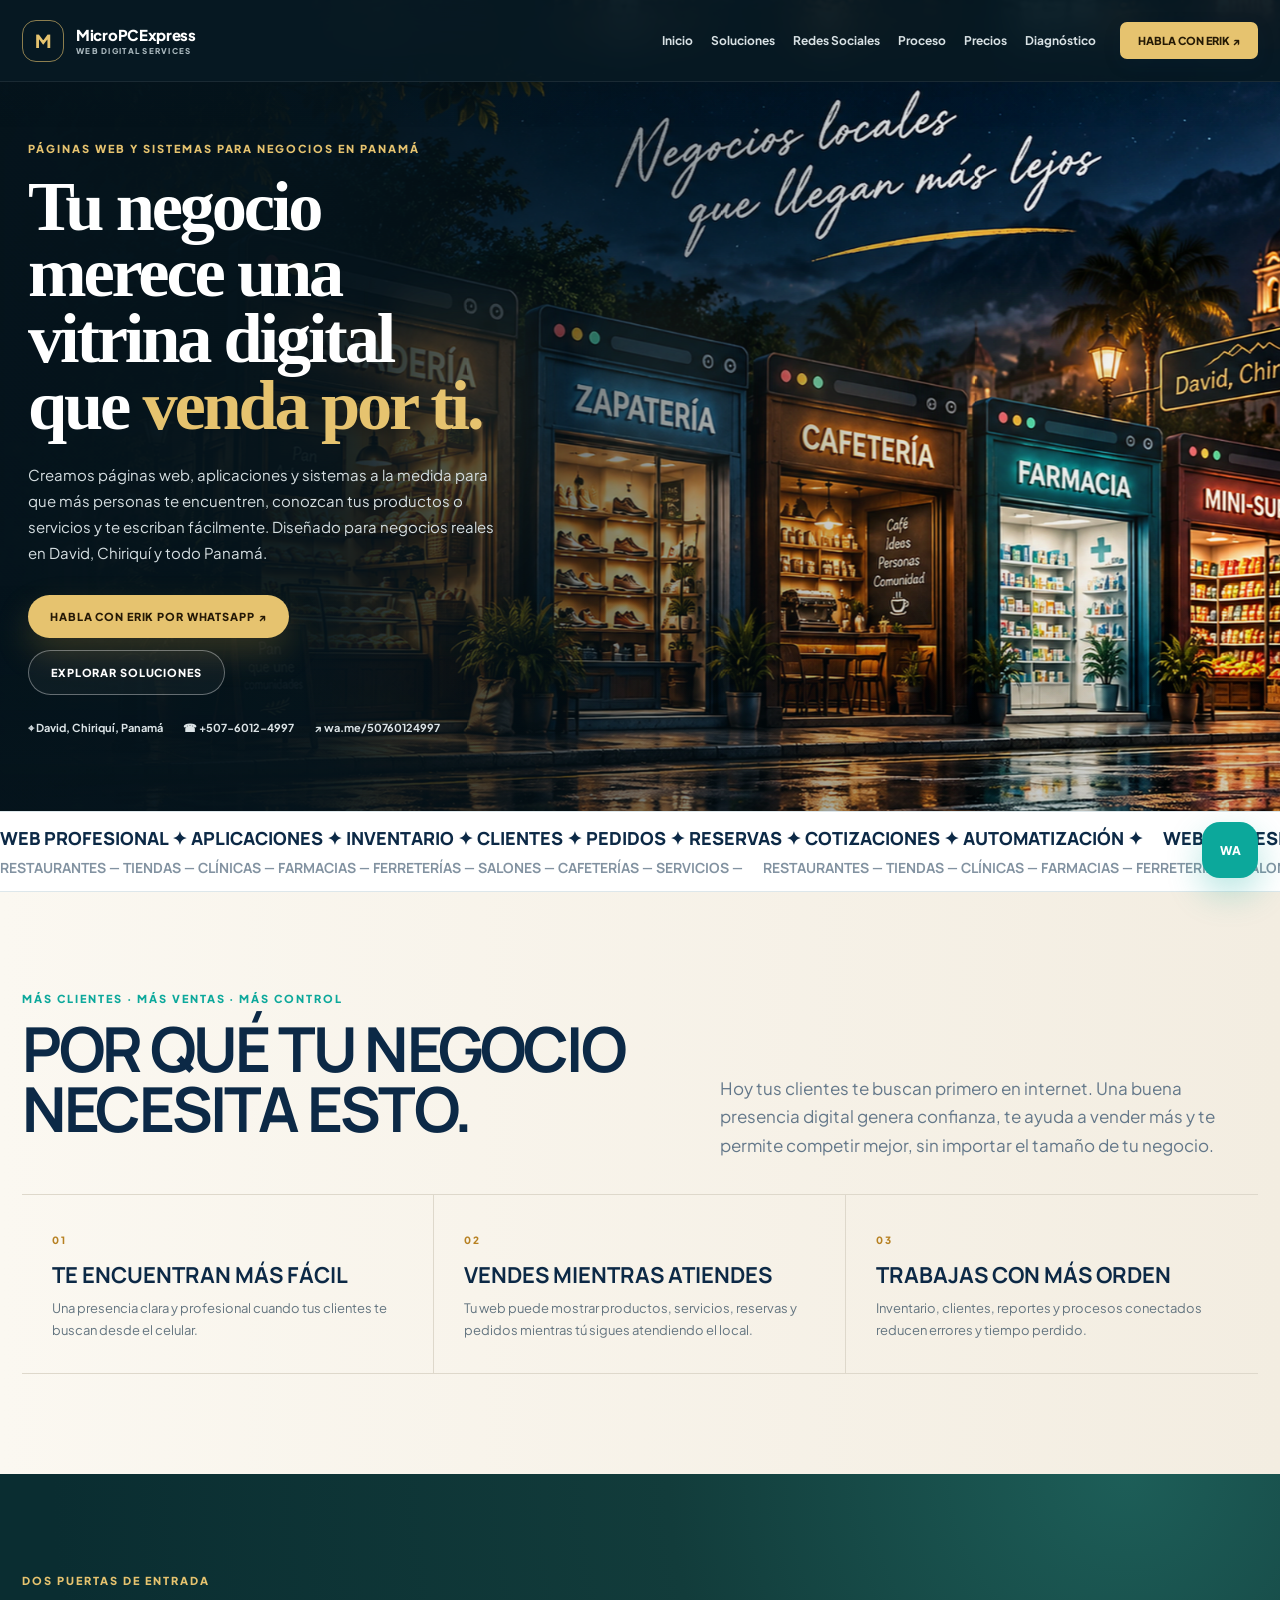
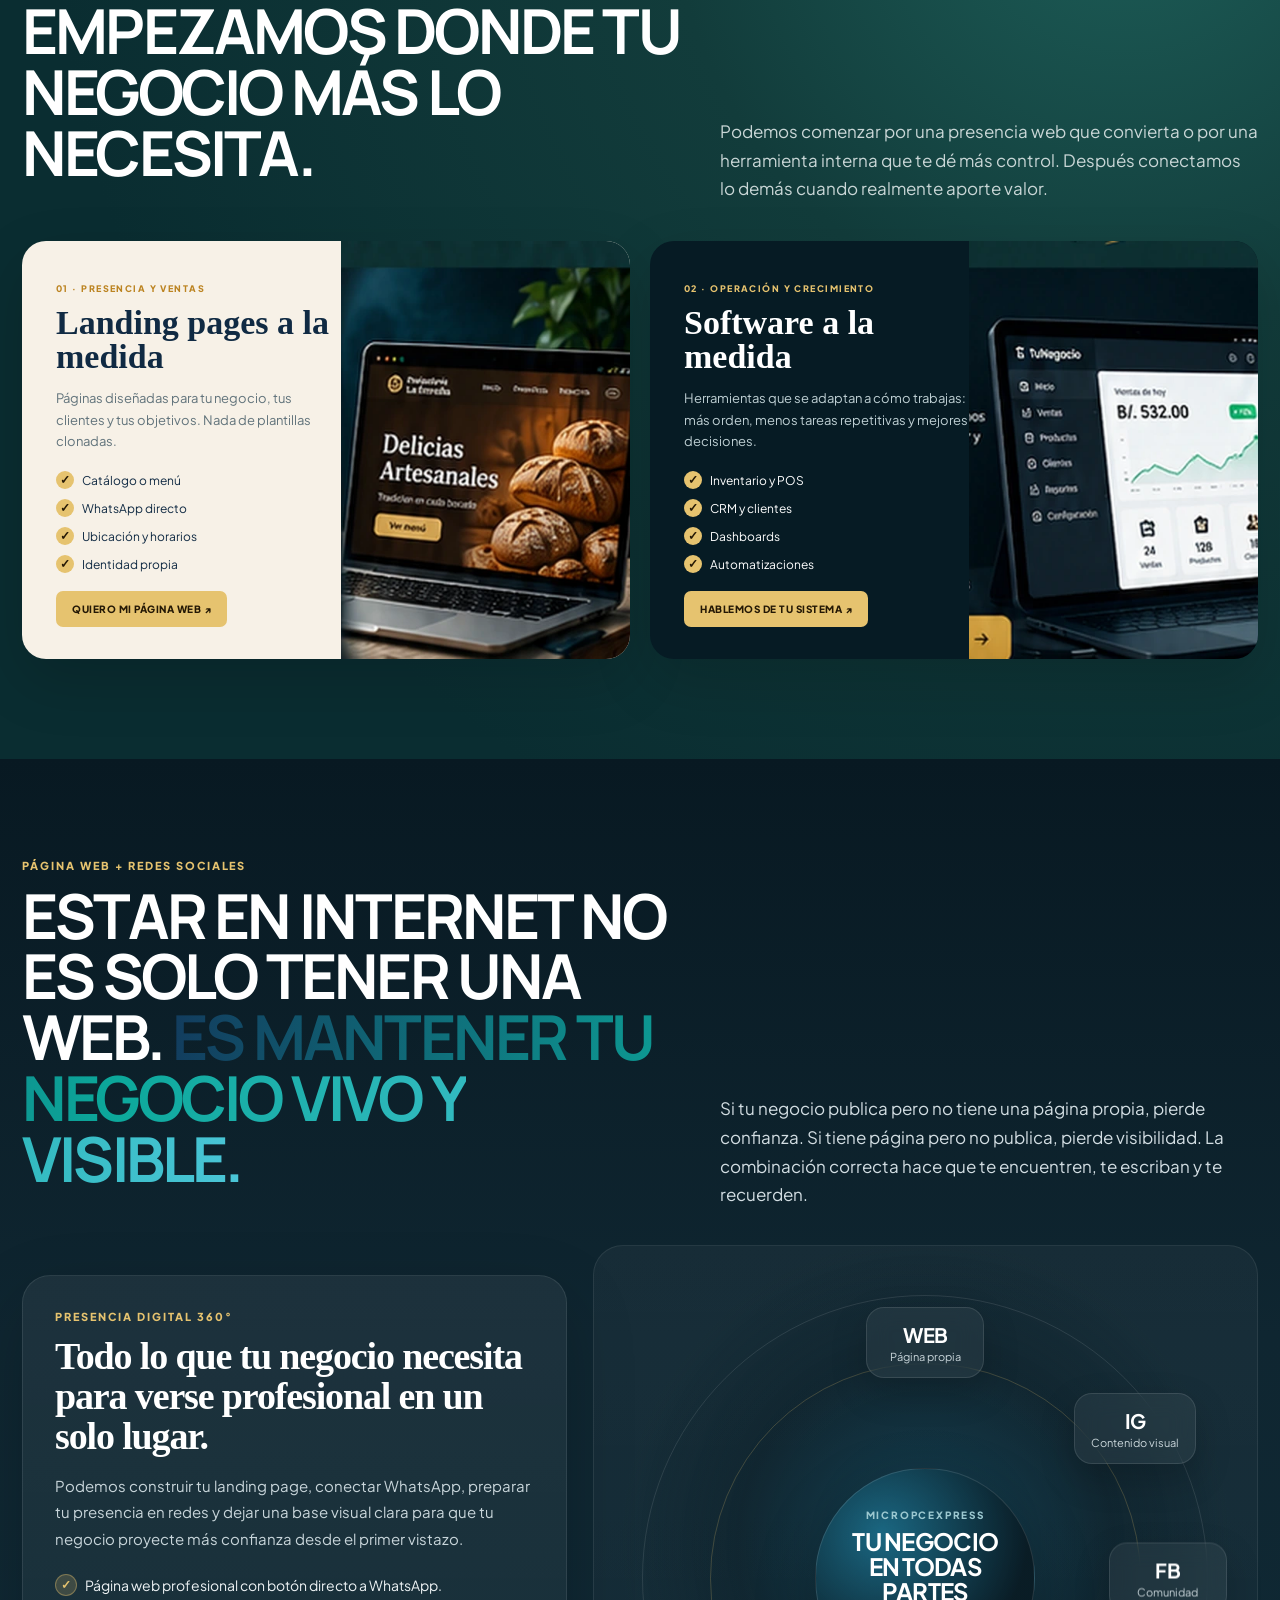
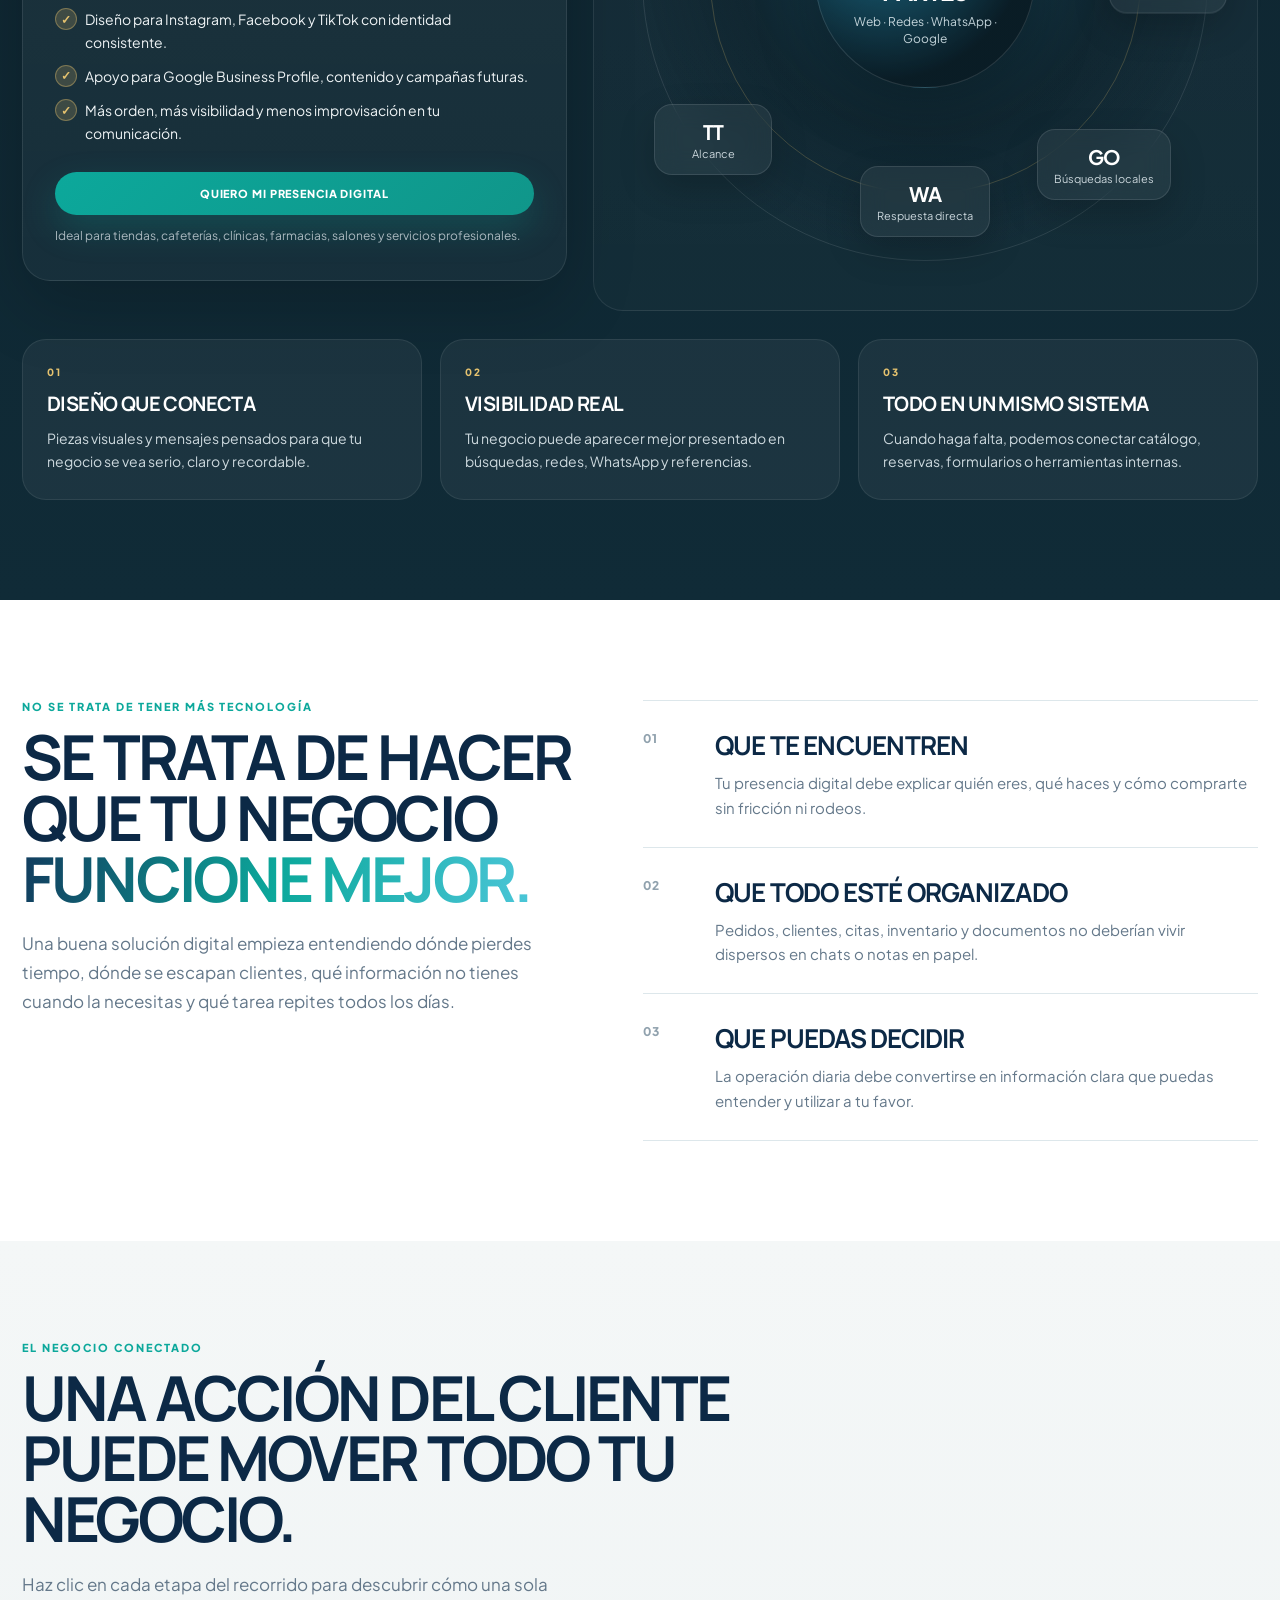
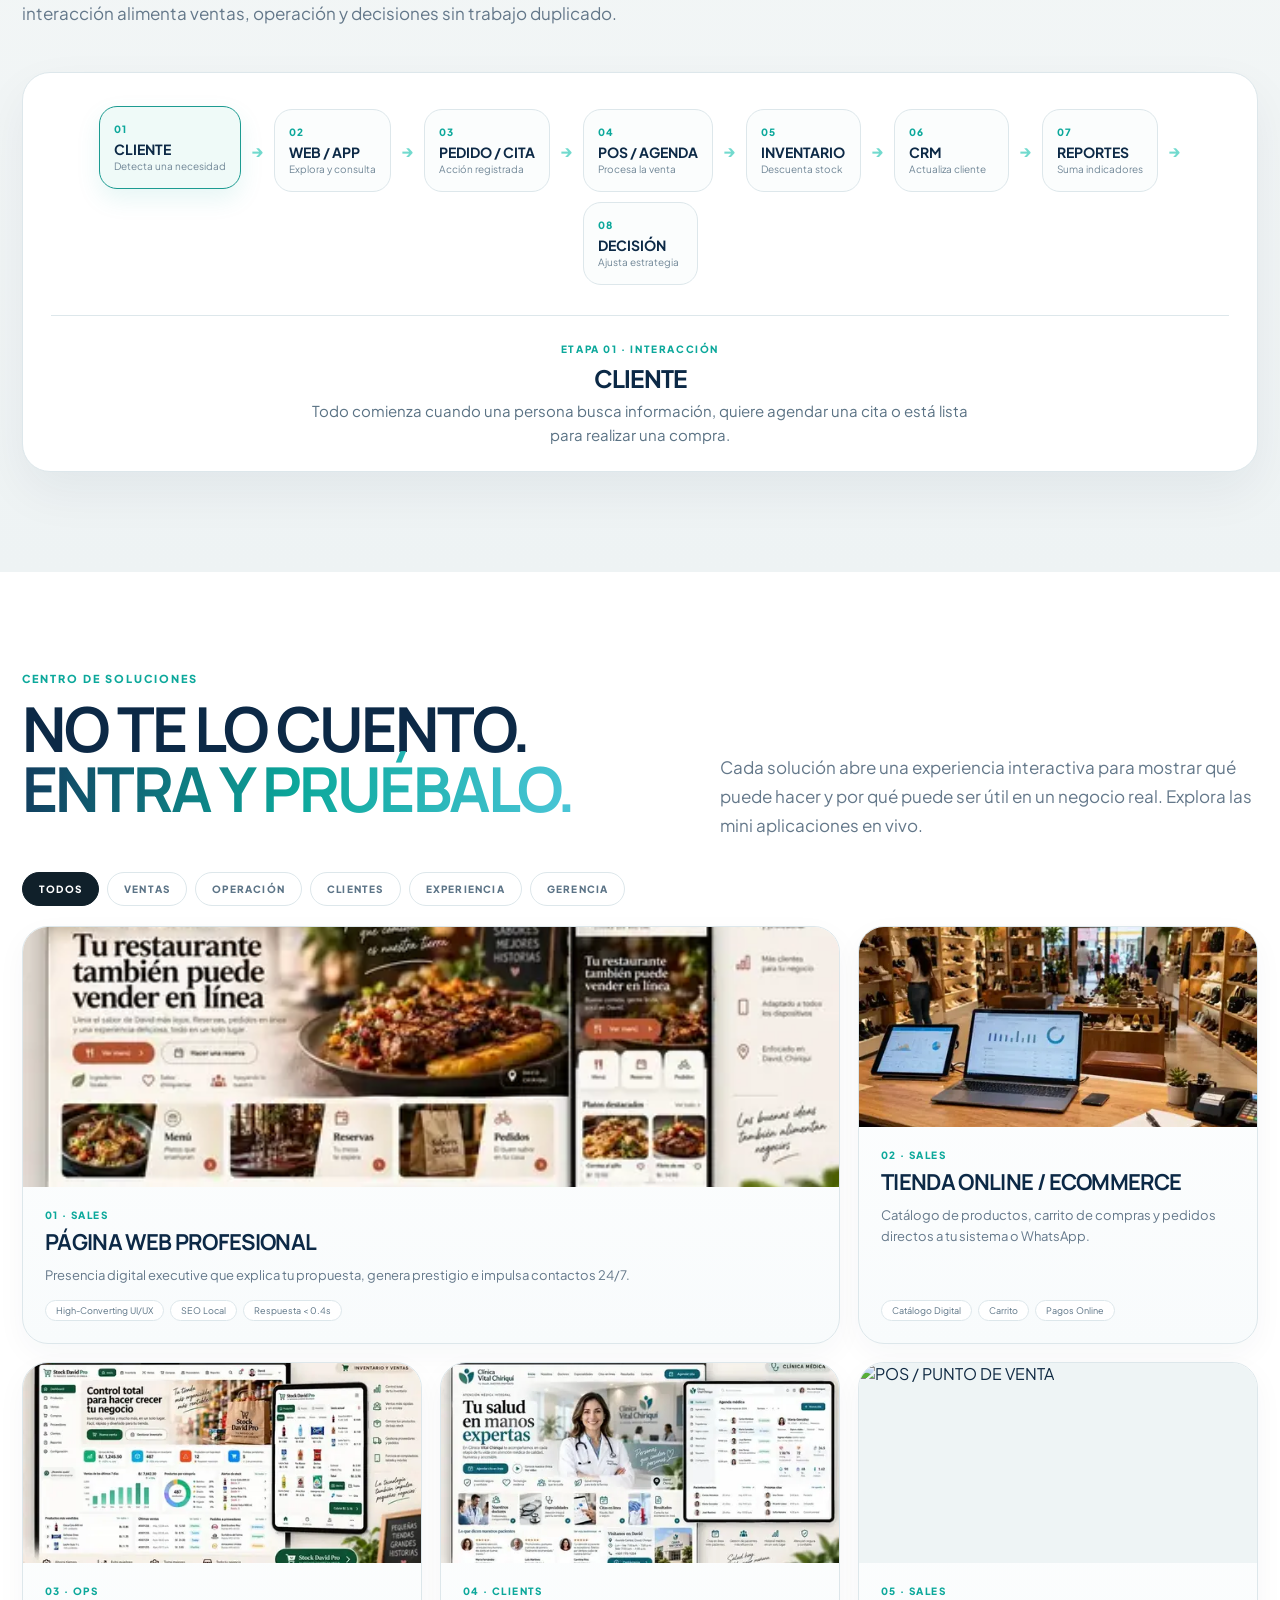
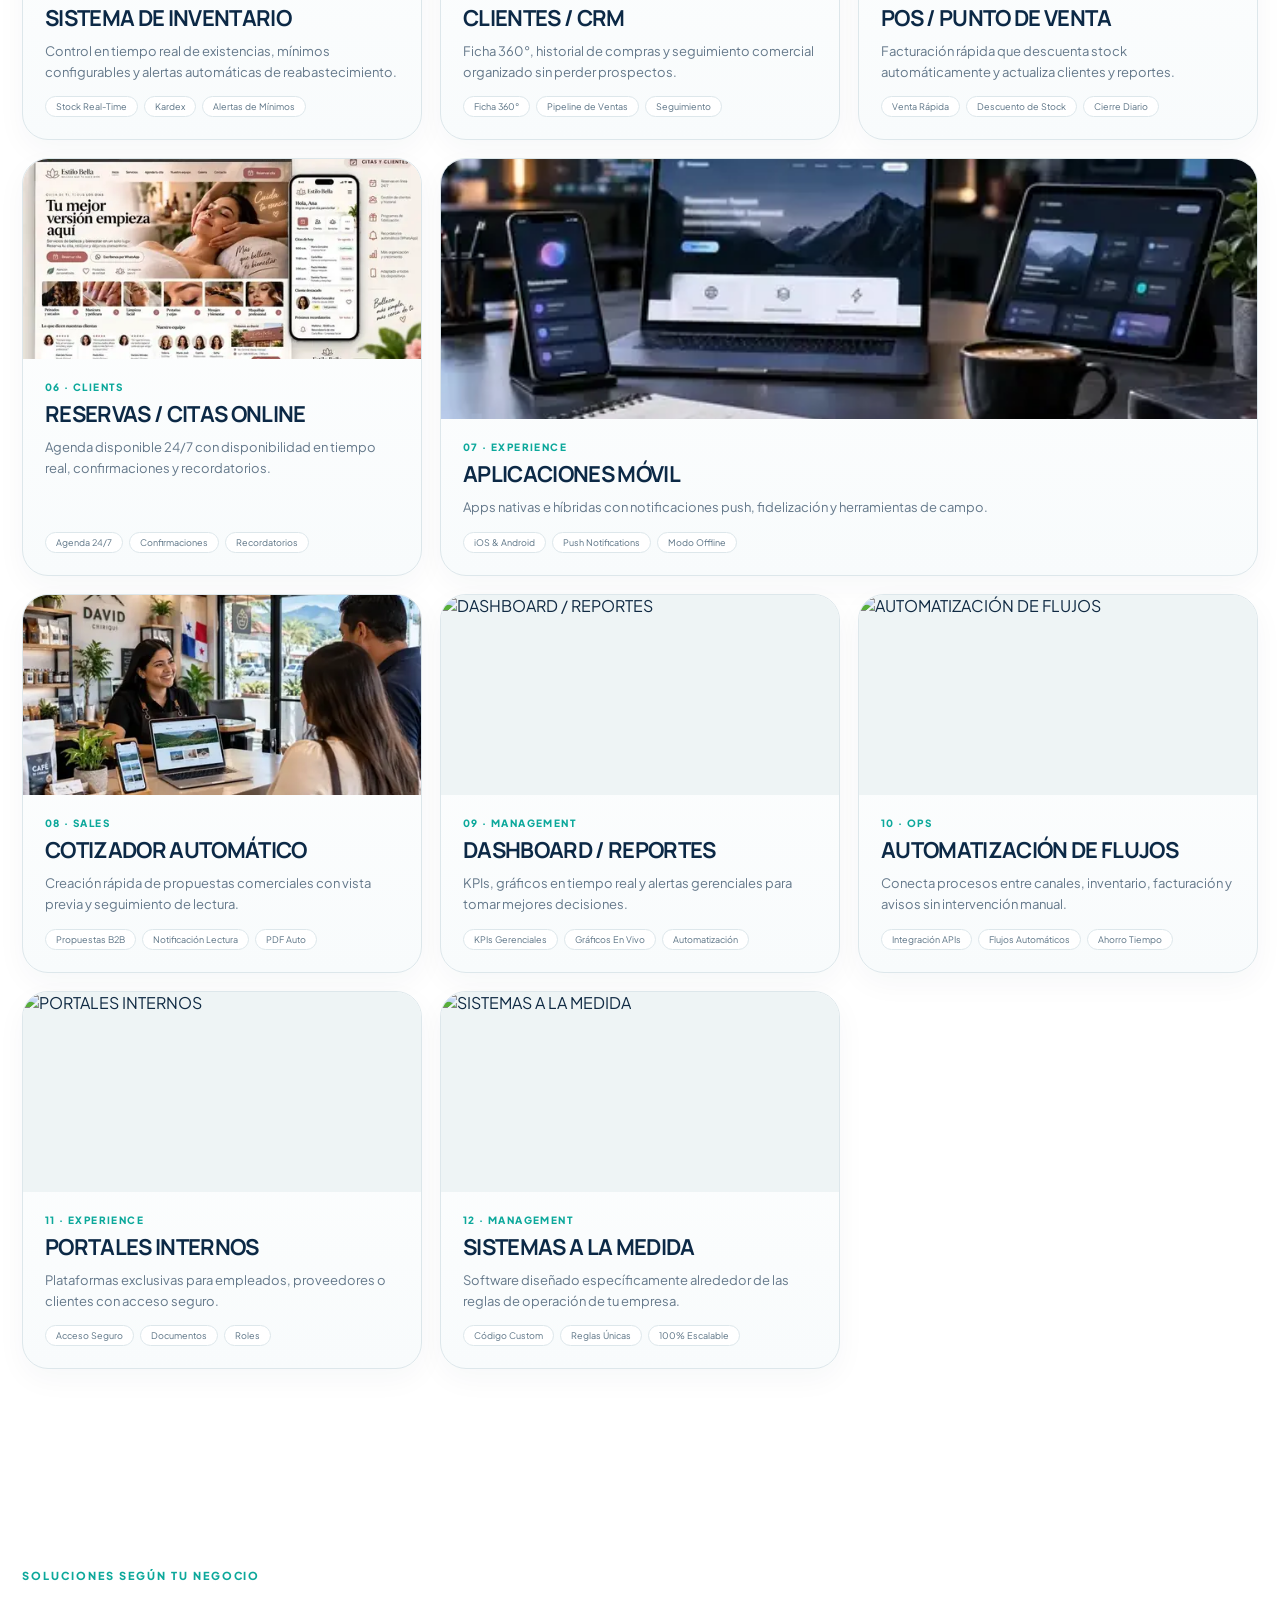
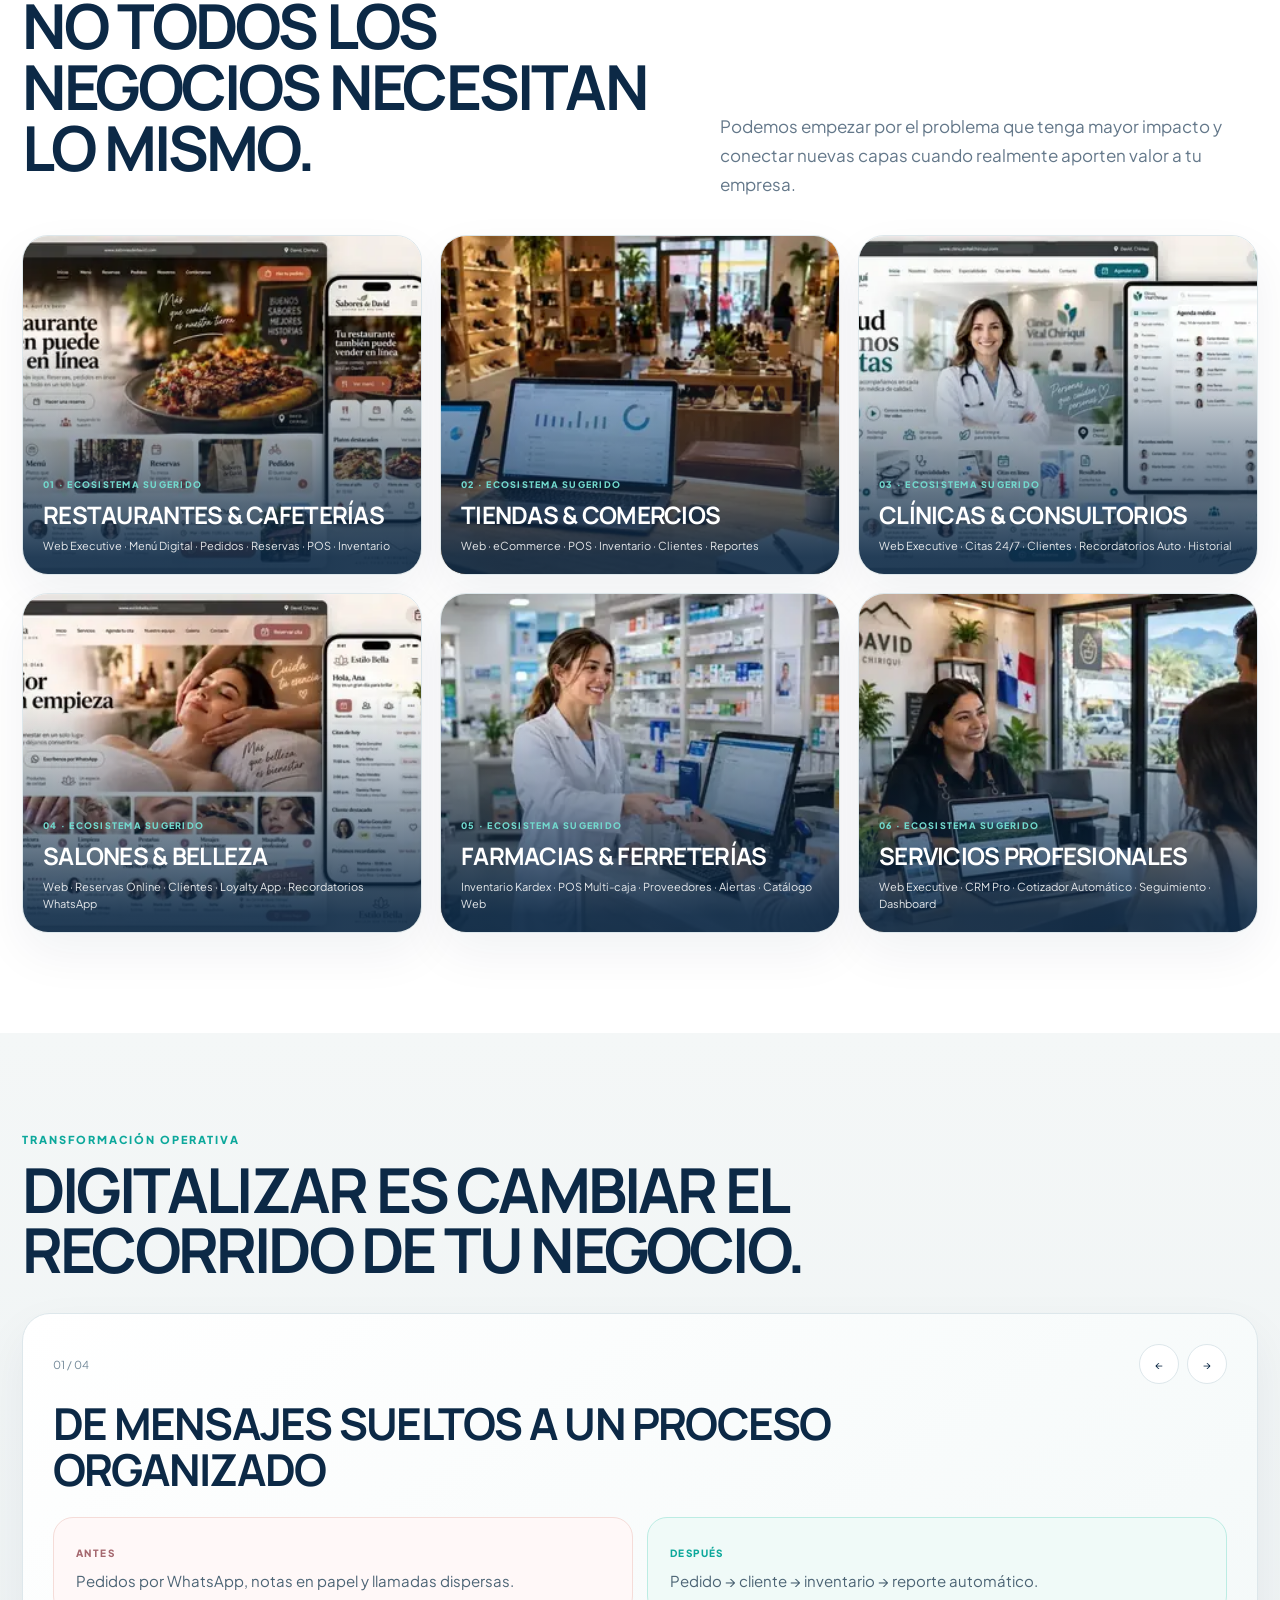
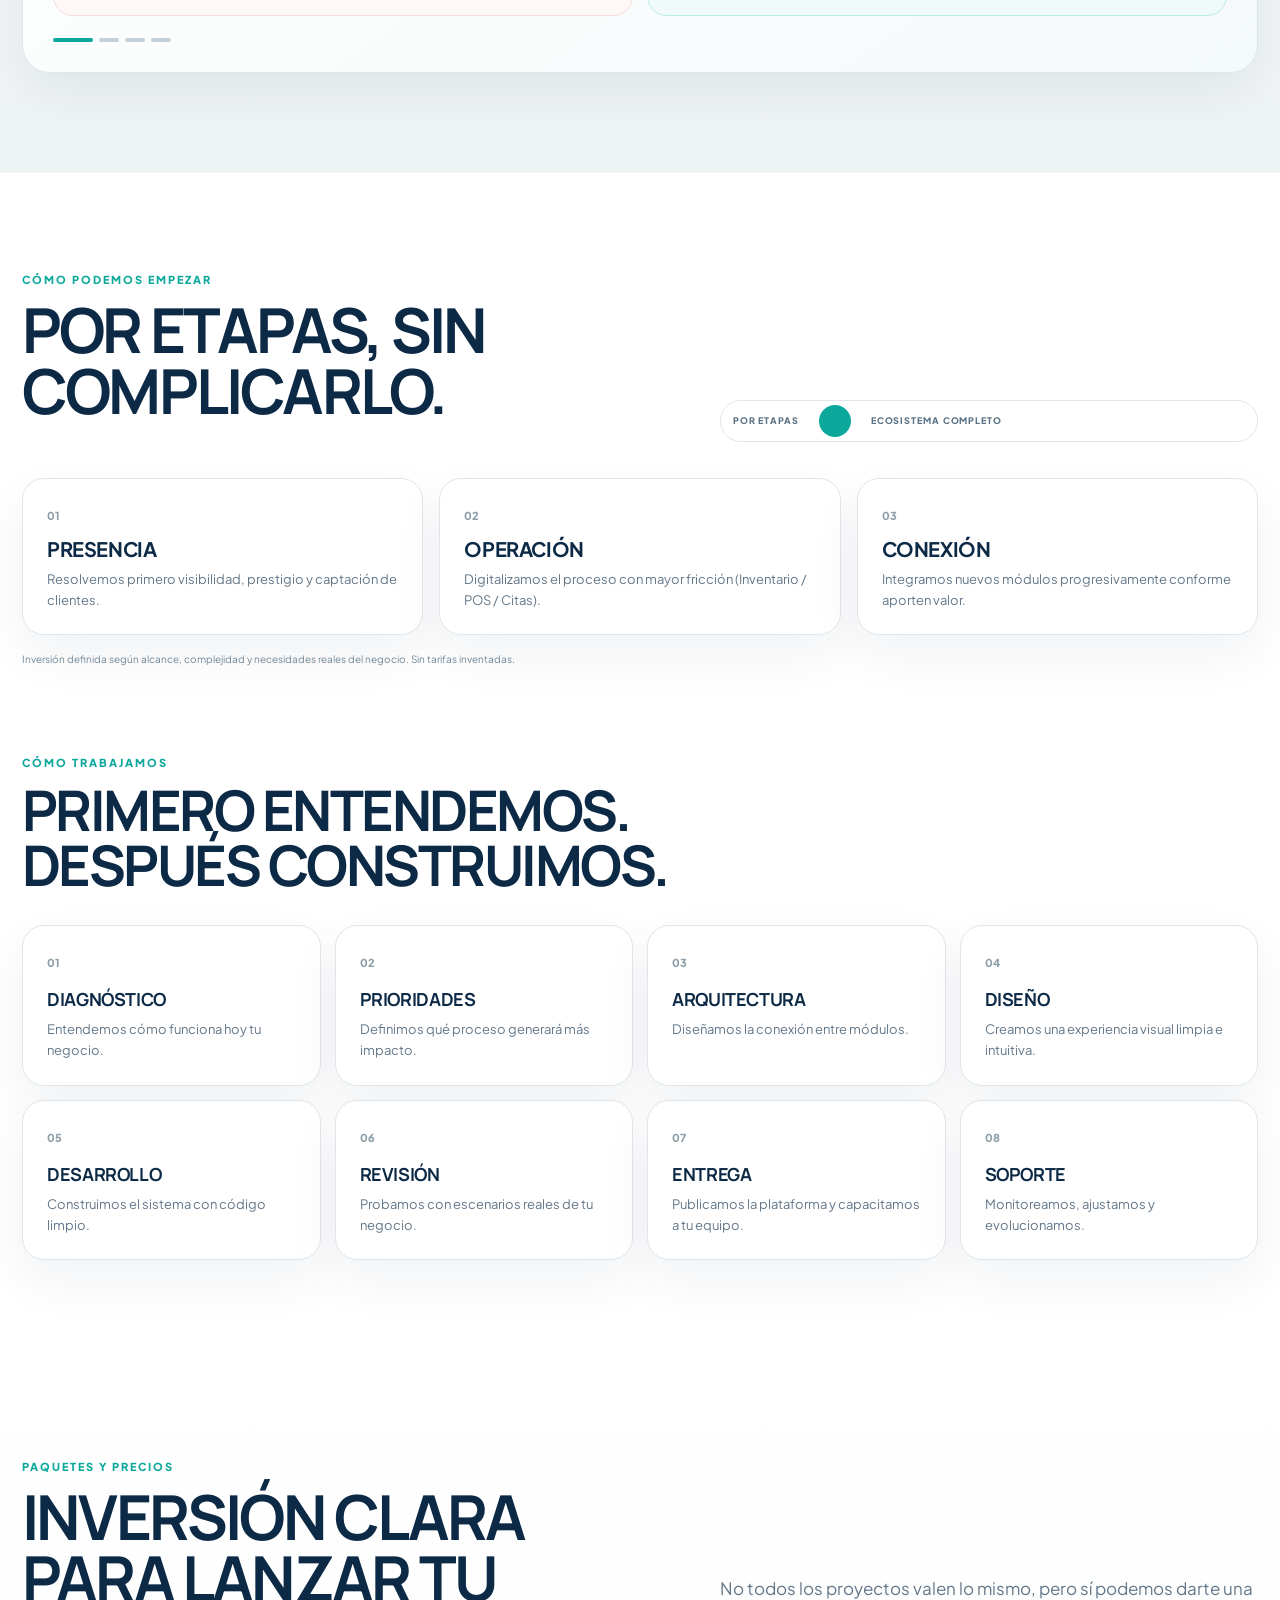
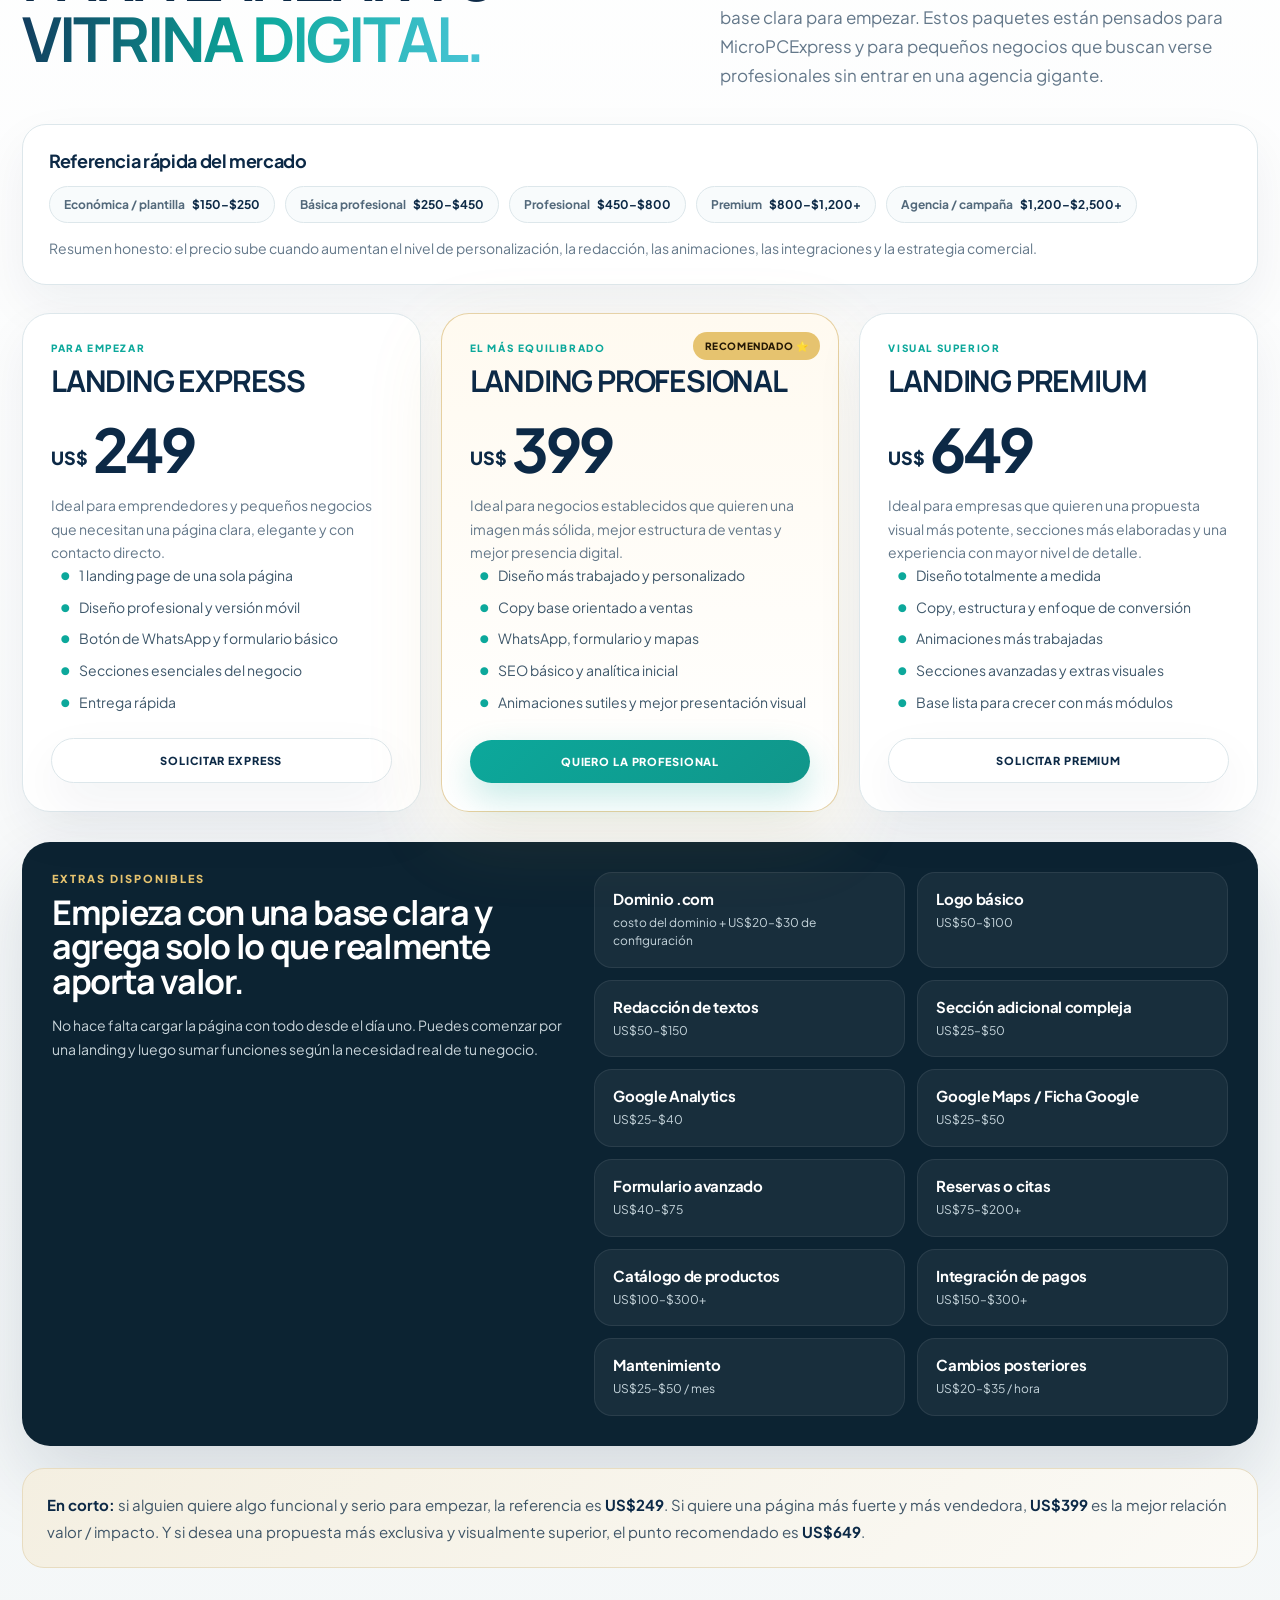
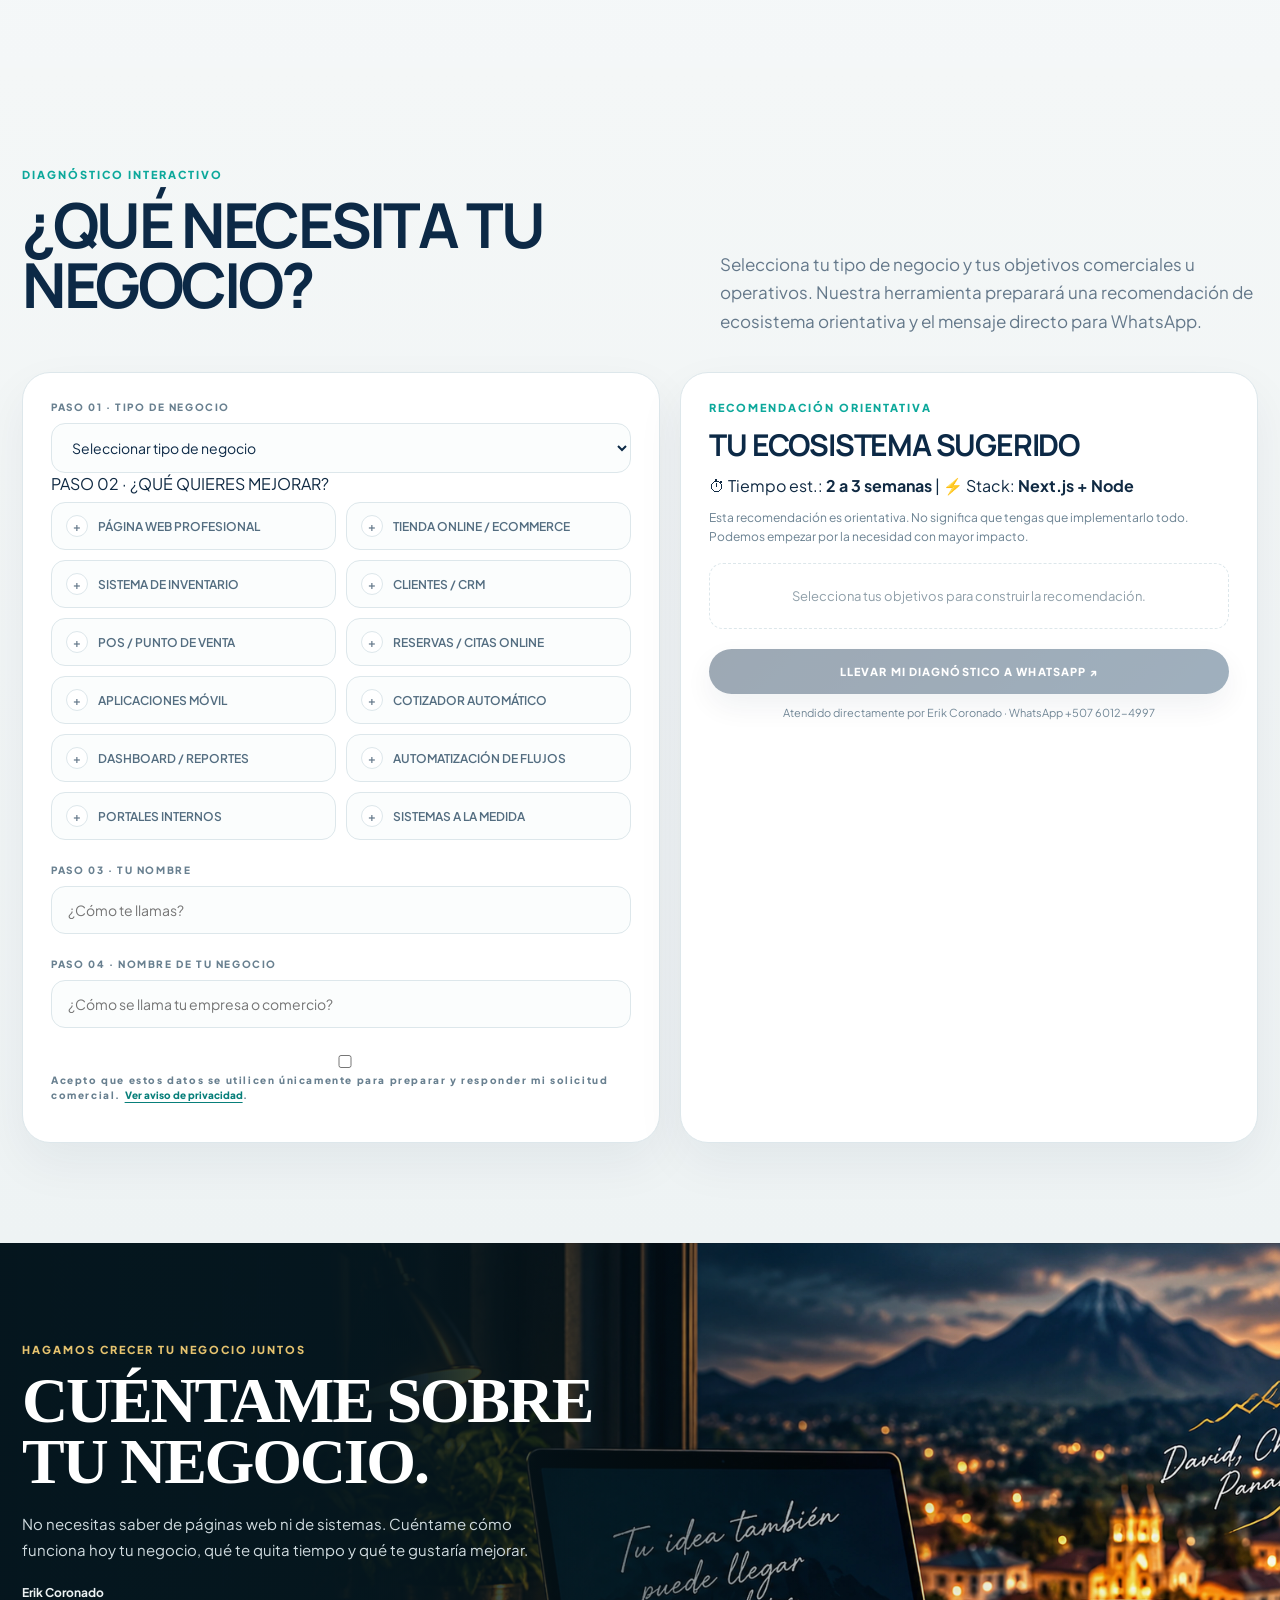
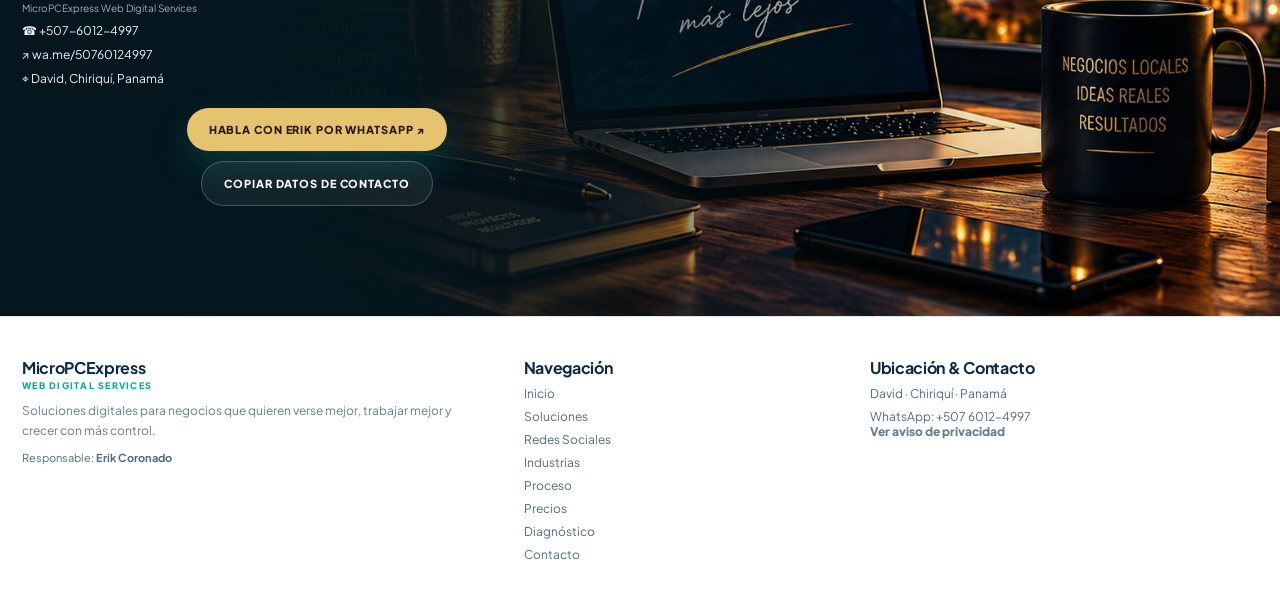
==== commit 87a7f62d: "V12 - Mejora del menú móvil, navegación responsive y ajustes de experiencia en celular" ====
--- a/index.html
+++ b/index.html
@@ -81,6 +81,7 @@
     <li><a href="#diagnostico"><em>07</em><span>DIAGNÓSTICO</span></a></li>
     <li><a href="#contacto"><em>08</em><span>CONTACTO</span></a></li>
   </ol>
+  <a class="menu-mobile-cta" href="https://wa.me/50760124997?text=Hola%20Erik%2C%20vi%20la%20web%20de%20MicroPCExpress%20y%20quiero%20conversar%20sobre%20mi%20negocio." target="_blank" rel="noopener">HABLA CON ERIK POR WHATSAPP ↗</a>
   <div class="menu-foot">
     <span>DAVID · CHIRIQUÍ · PANAMÁ</span>
     <span>ERIK CORONADO · WHATSAPP: +507 6012-4997</span>
--- a/styles.css
+++ b/styles.css
@@ -677,6 +677,8 @@
   .hero-premium:before,.hero-sequence .hero-eyebrow,.hero-sequence h1,.hero-sequence p,.hero-sequence .hero-actions,.hero-sequence .hero-contact-row,.hero-glow{animation:none!important;opacity:1!important;transform:none!important;filter:none!important}
 }
 
+.menu-mobile-cta{display:none}
+
 /* =========================================================
    MOBILE-FIRST HARDENING — V9
    Designed for 320px–760px phones without horizontal overflow.
@@ -700,13 +702,28 @@
   .header-right{display:none}
   .menu-btn{display:grid;place-items:center;width:46px;height:46px;margin-left:auto;border-radius:12px;border:1px solid rgba(255,255,255,.12);flex:0 0 auto}
   .menu-btn span{width:21px}
-  .menu-overlay{padding:18px 18px 22px}
-  .menu-head{gap:12px}
-  .menu-head button{margin-left:auto}
-  .menu-list{margin-top:4vh}
-  .menu-list a{grid-template-columns:42px 1fr;padding:12px 0}
-  .menu-list span{font-size:clamp(30px,10vw,46px)}
-  .menu-foot{display:grid;gap:8px;font-size:9px;line-height:1.5}
+  .menu-overlay{
+    padding:18px 18px 16px;
+    background:rgba(7,26,35,.985);
+    backdrop-filter:blur(24px);
+    overflow-y:auto;
+    overscroll-behavior:contain;
+    -webkit-overflow-scrolling:touch;
+  }
+  .menu-head{gap:12px;flex:0 0 auto;padding-bottom:14px;border-bottom:1px solid rgba(255,255,255,.10)}
+  .menu-head .brand strong{color:#fff}
+  .menu-head .brand small{color:var(--brass2)}
+  .menu-head .brand-icon{background:transparent;border:1px solid rgba(230,195,111,.60);color:var(--brass2);box-shadow:none}
+  .menu-head button{margin-left:auto;padding:10px 14px;border-radius:12px;border-color:rgba(255,255,255,.14);background:rgba(255,255,255,.04);color:#fff;font-size:9px;letter-spacing:.08em}
+  .menu-list{margin:18px 0 12px;flex:0 0 auto}
+  .menu-list li{border-top-color:rgba(255,255,255,.10)}
+  .menu-list li:last-child{border-bottom-color:rgba(255,255,255,.10)}
+  .menu-list a{grid-template-columns:34px 1fr;min-height:52px;padding:10px 0}
+  .menu-list a:hover{padding-left:4px;color:var(--brass2)}
+  .menu-list em{color:var(--brass2);font-size:9px;letter-spacing:.10em}
+  .menu-list span{font-size:clamp(23px,7.2vw,30px);line-height:1.03;letter-spacing:-.035em;color:#f7fafb}
+  .menu-mobile-cta{display:flex;align-items:center;justify-content:center;width:100%;min-height:48px;margin:4px 0 14px;padding:12px 16px;border-radius:14px;background:var(--brass2);color:#241805;font-size:10px;font-weight:900;letter-spacing:.055em;text-align:center;flex:0 0 auto}
+  .menu-foot{margin-top:0;padding-top:13px;border-top-color:rgba(255,255,255,.10);display:grid;gap:6px;font-size:8.5px;line-height:1.45;color:#9eb0b7;flex:0 0 auto}
 
   /* HERO — readable and thumb friendly */
   .hero-premium{min-height:760px;padding:112px 18px 58px;display:block}
@@ -970,3 +987,12 @@
 @media(prefers-reduced-motion:reduce){
   .hero-mobile-scene img{animation:none!important;transform:none!important}
 }
+
+
+@media(max-width:390px){
+  .menu-overlay{padding-left:14px;padding-right:14px}
+  .menu-list{margin-top:14px}
+  .menu-list a{min-height:48px;padding:8px 0}
+  .menu-list span{font-size:clamp(21px,7vw,27px)}
+  .menu-mobile-cta{min-height:46px;margin-bottom:10px}
+}
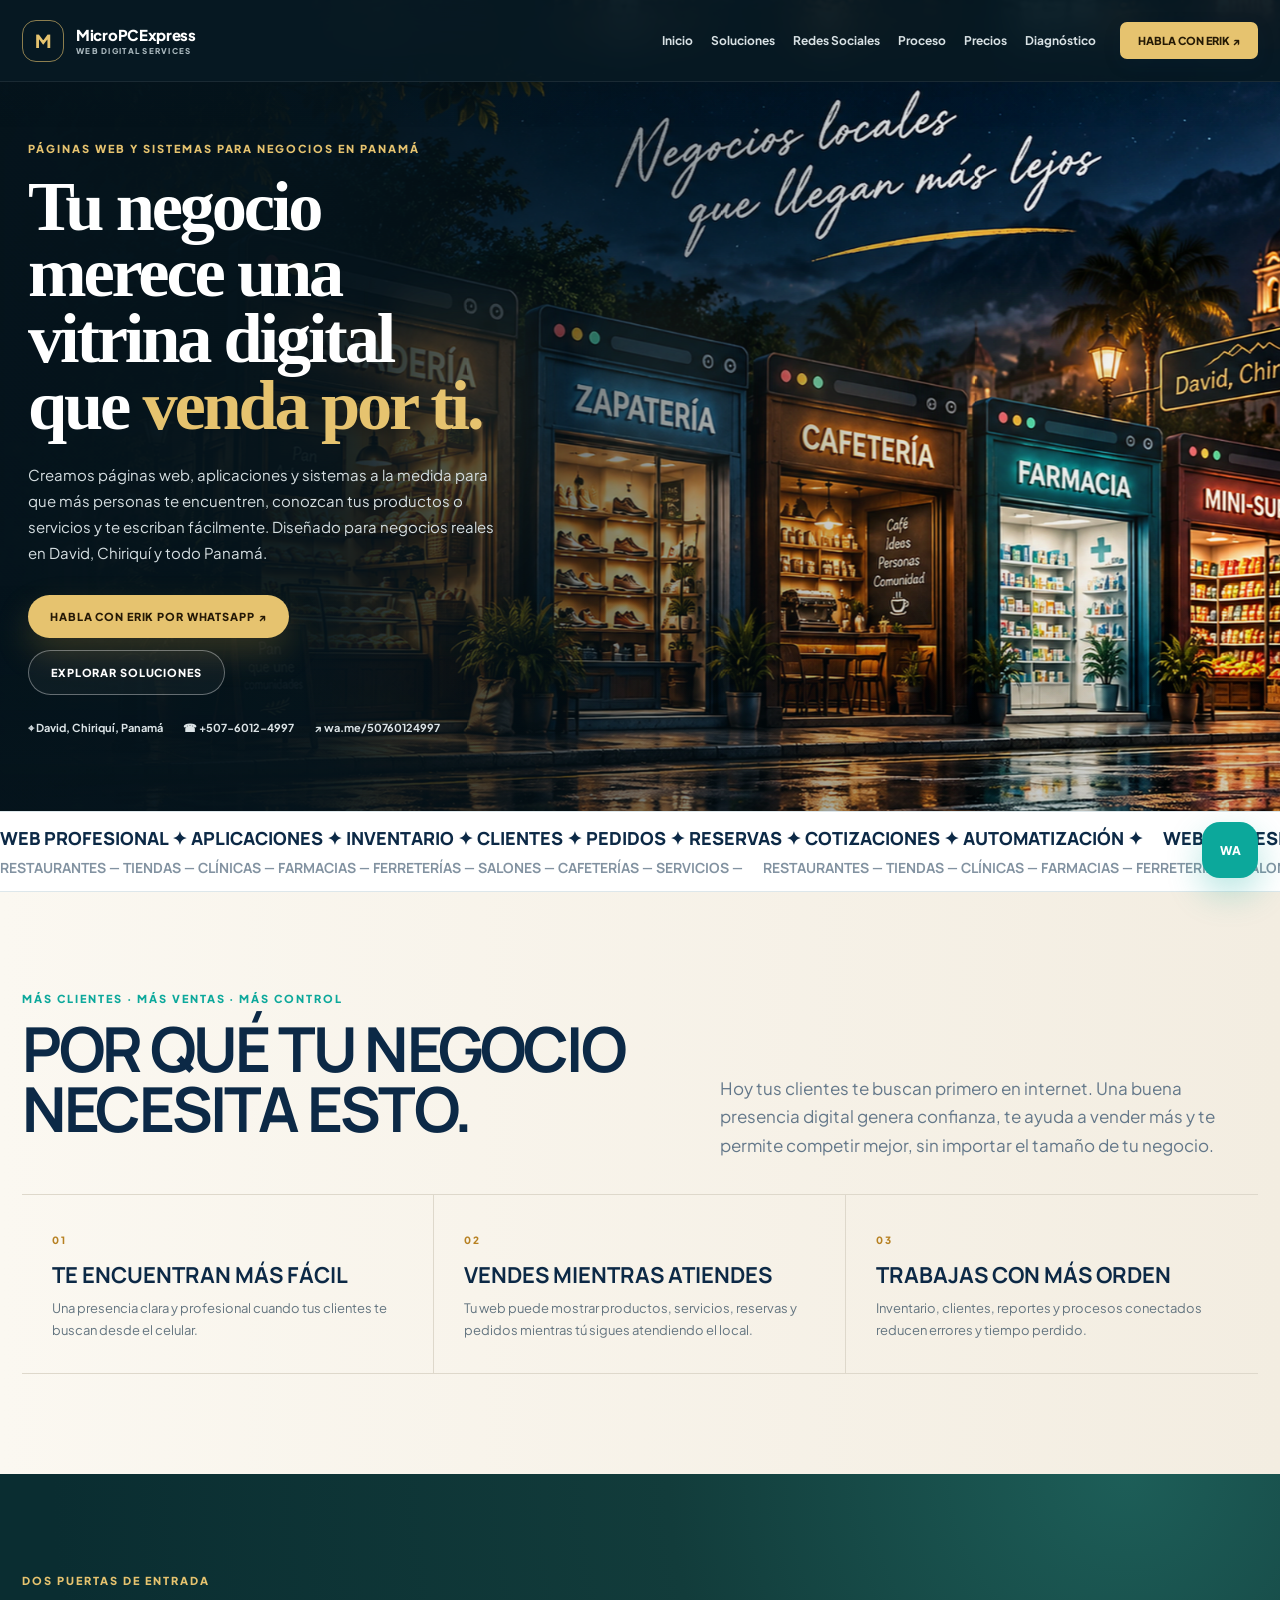
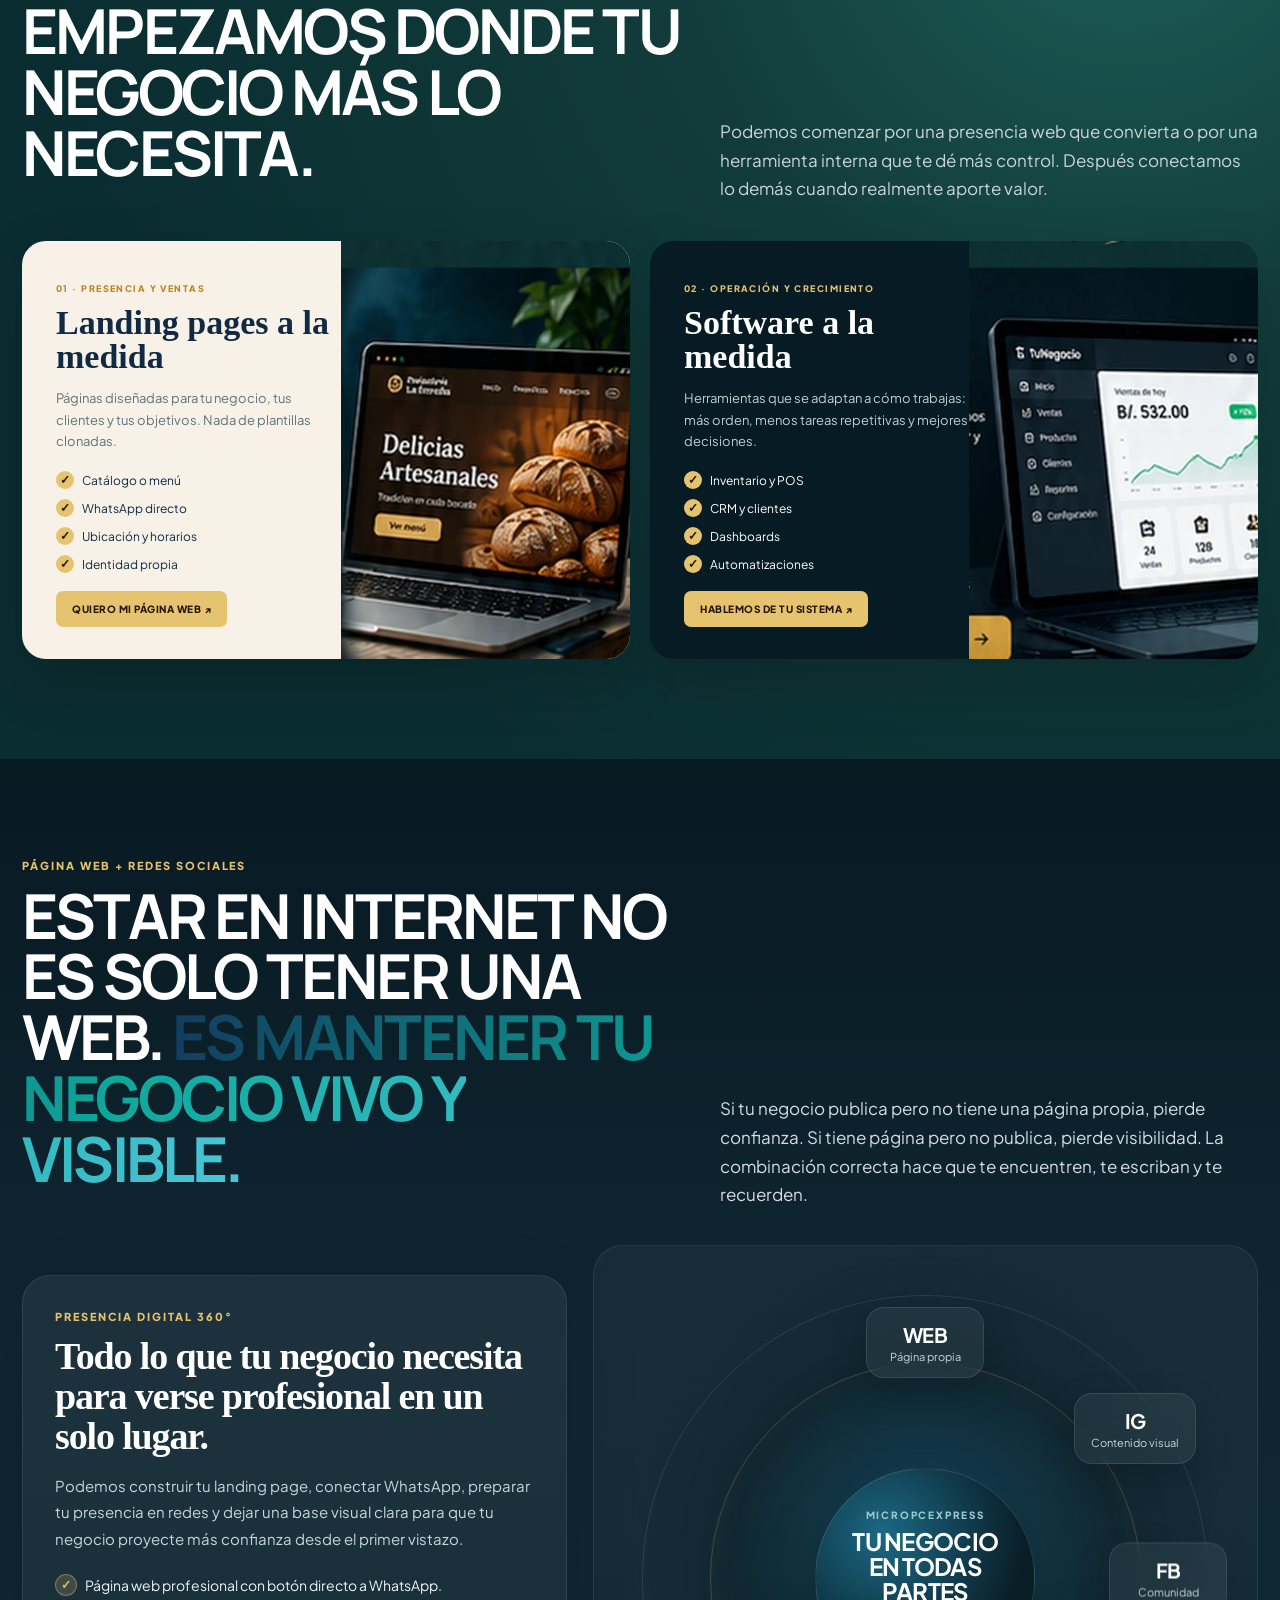
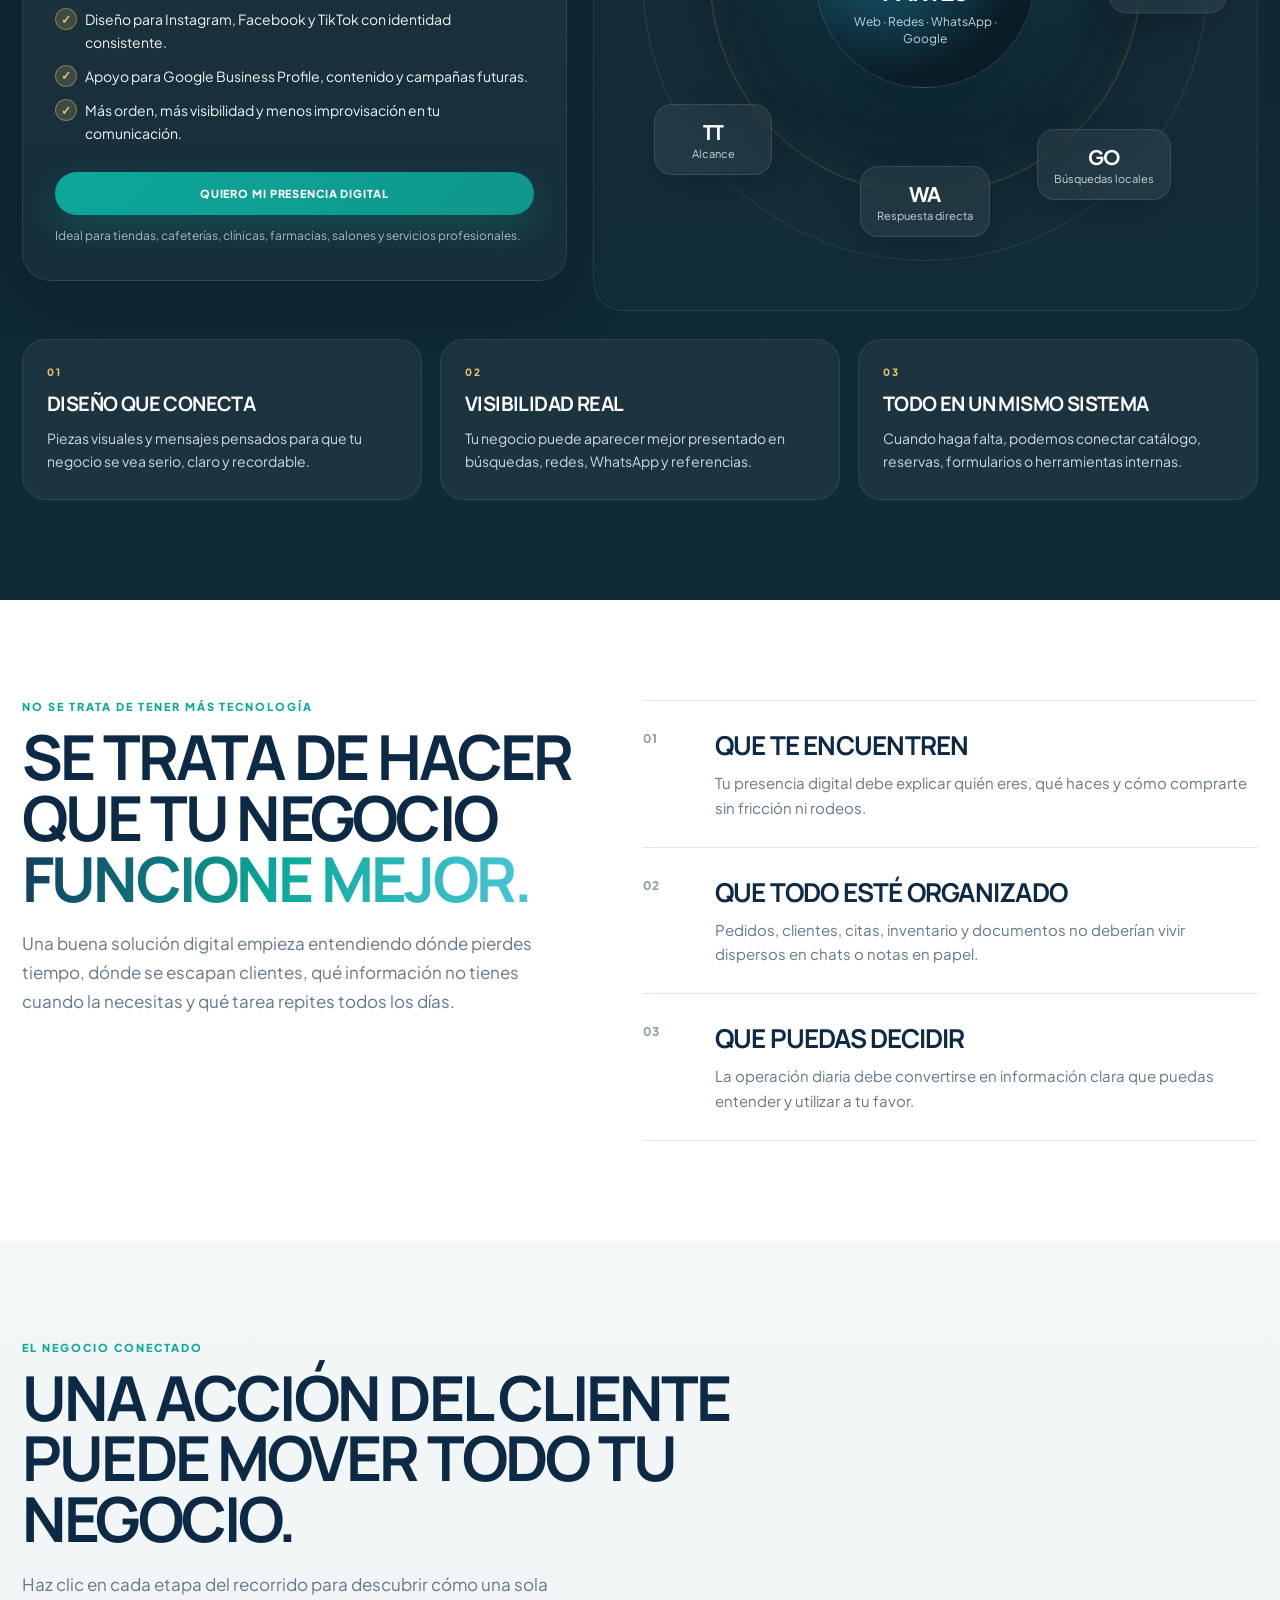
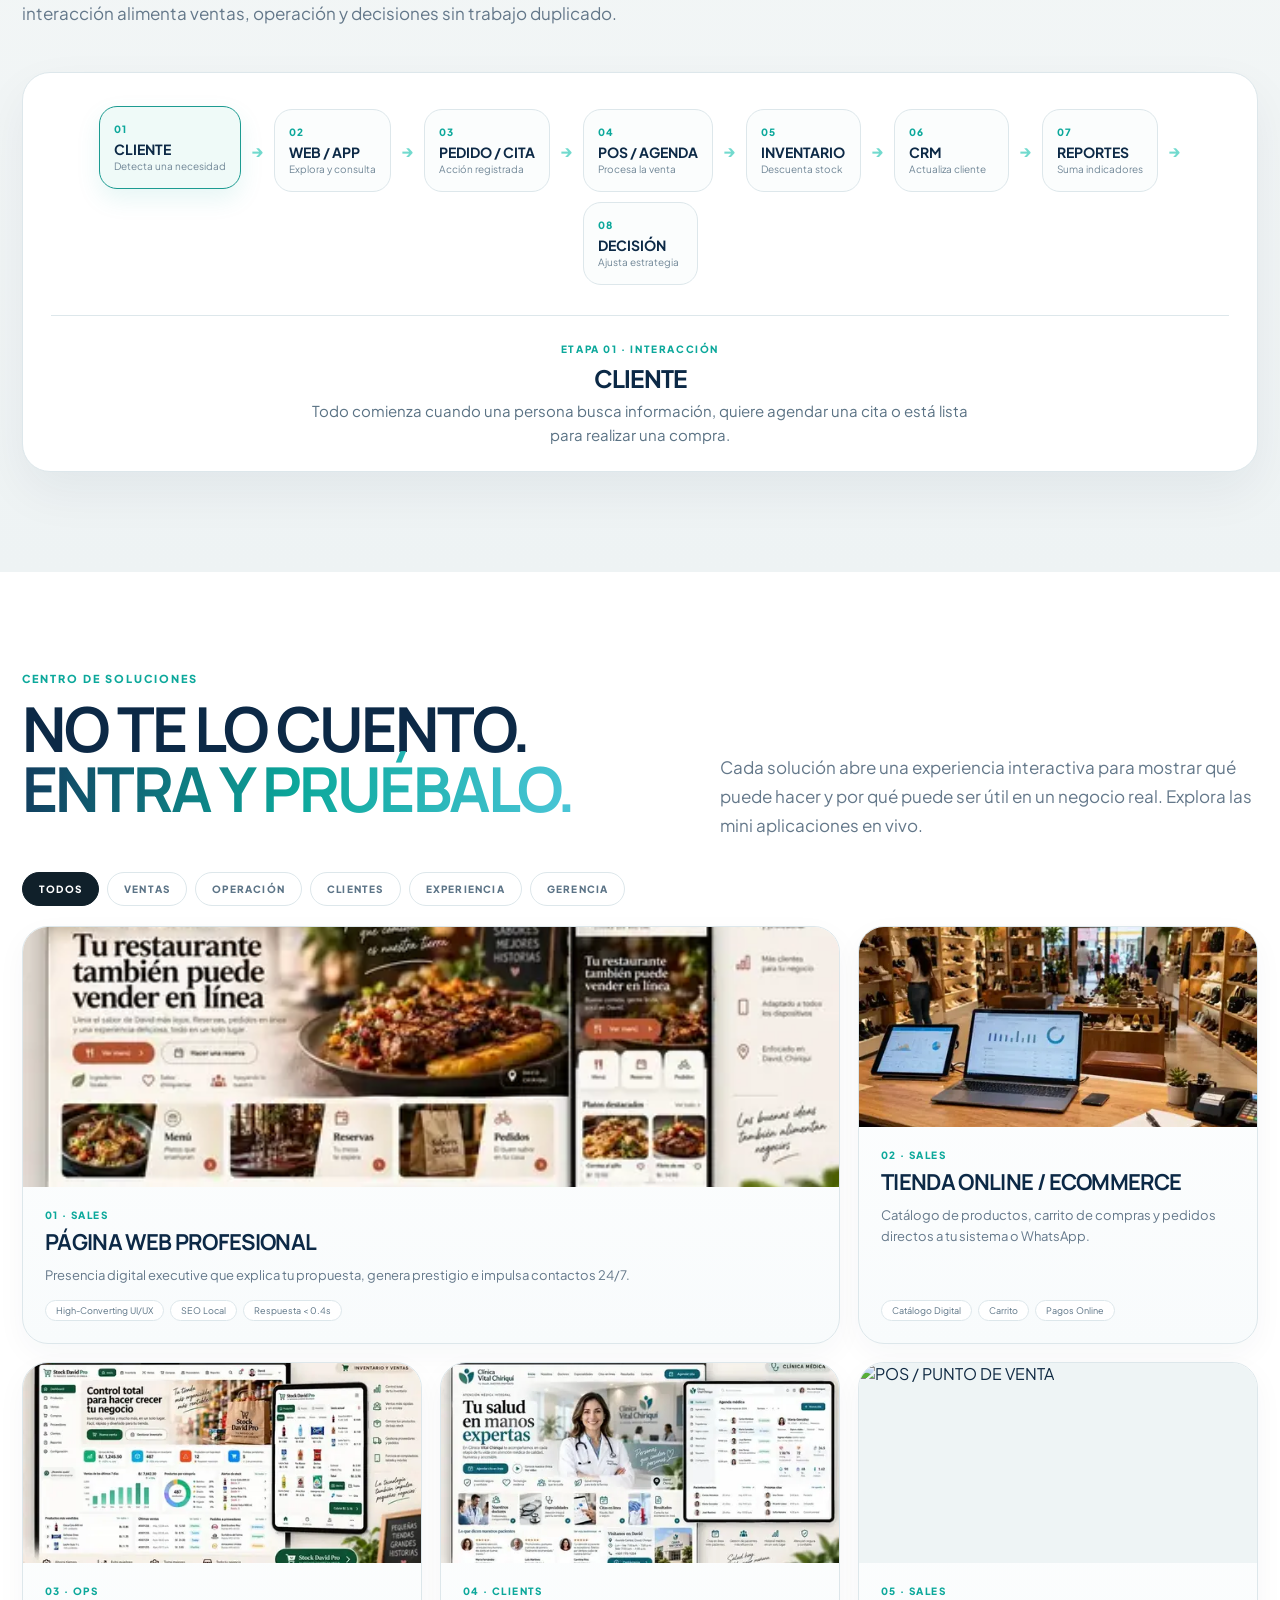
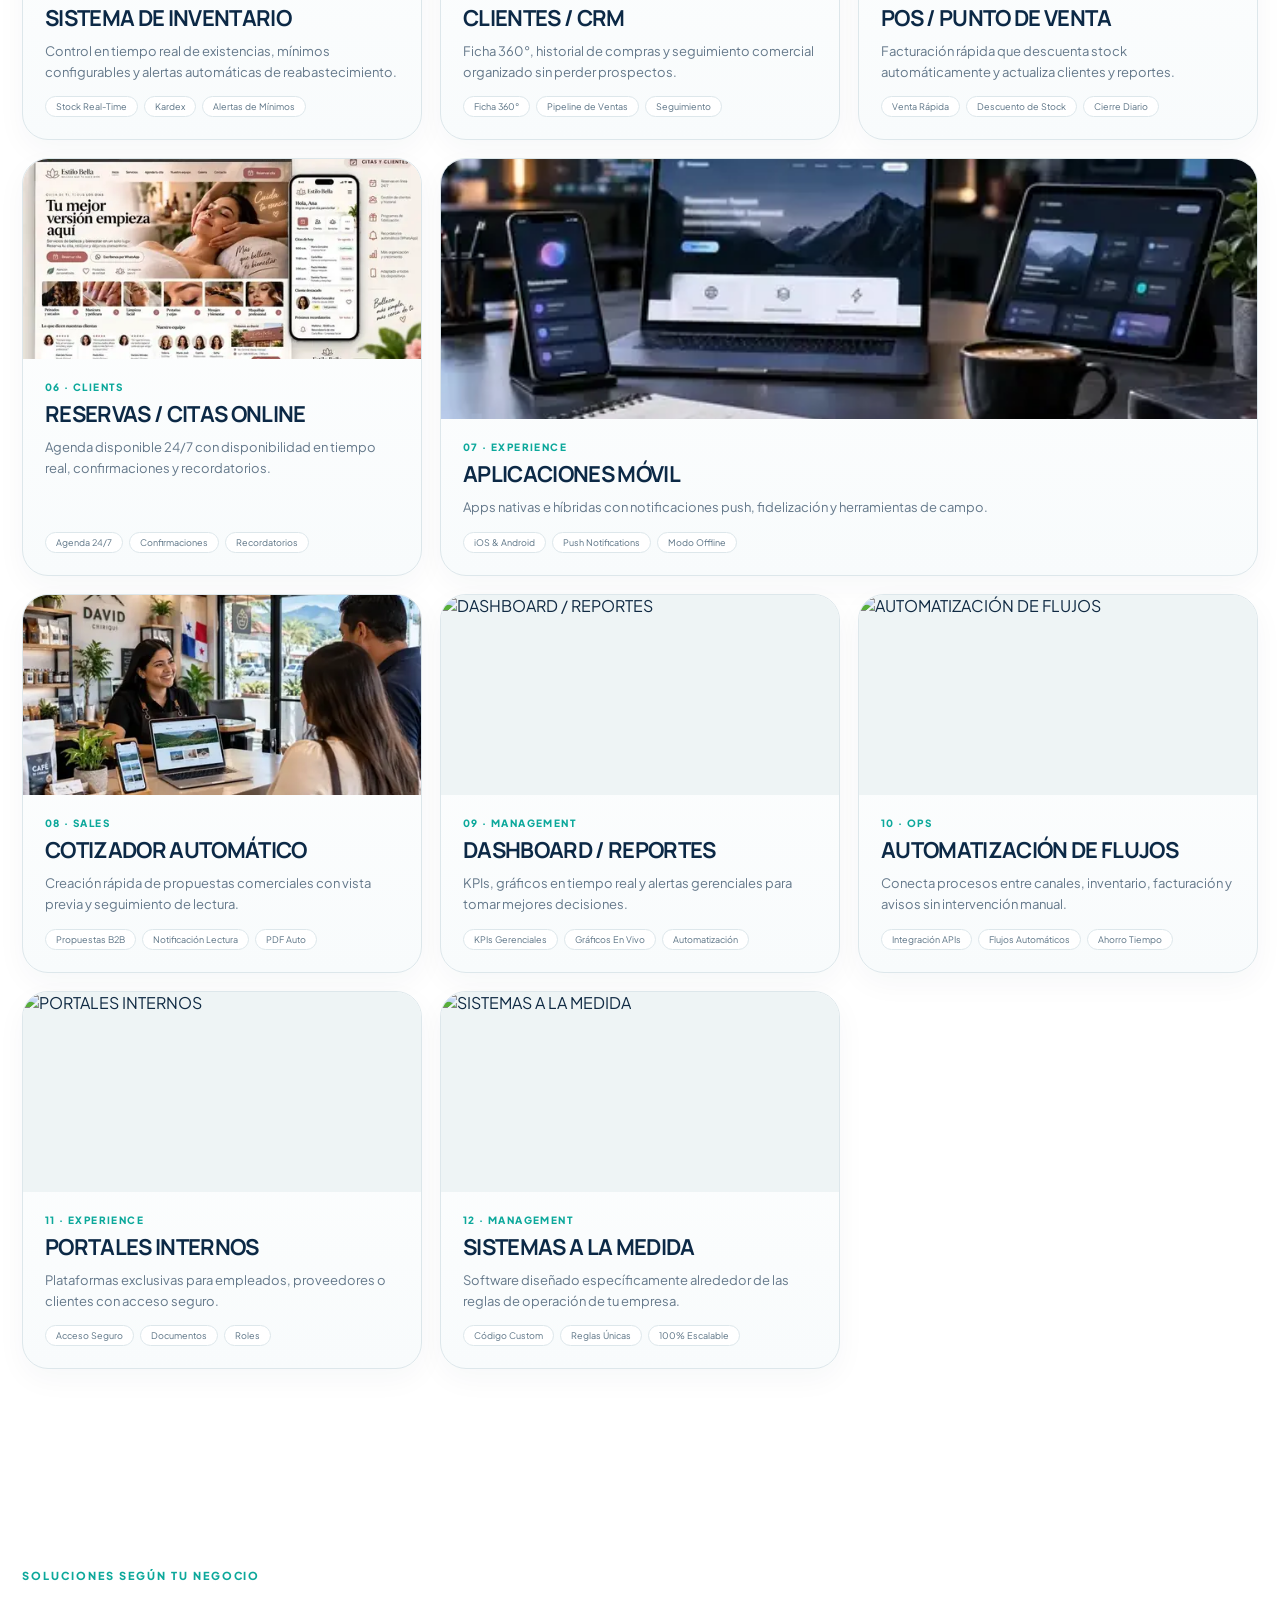
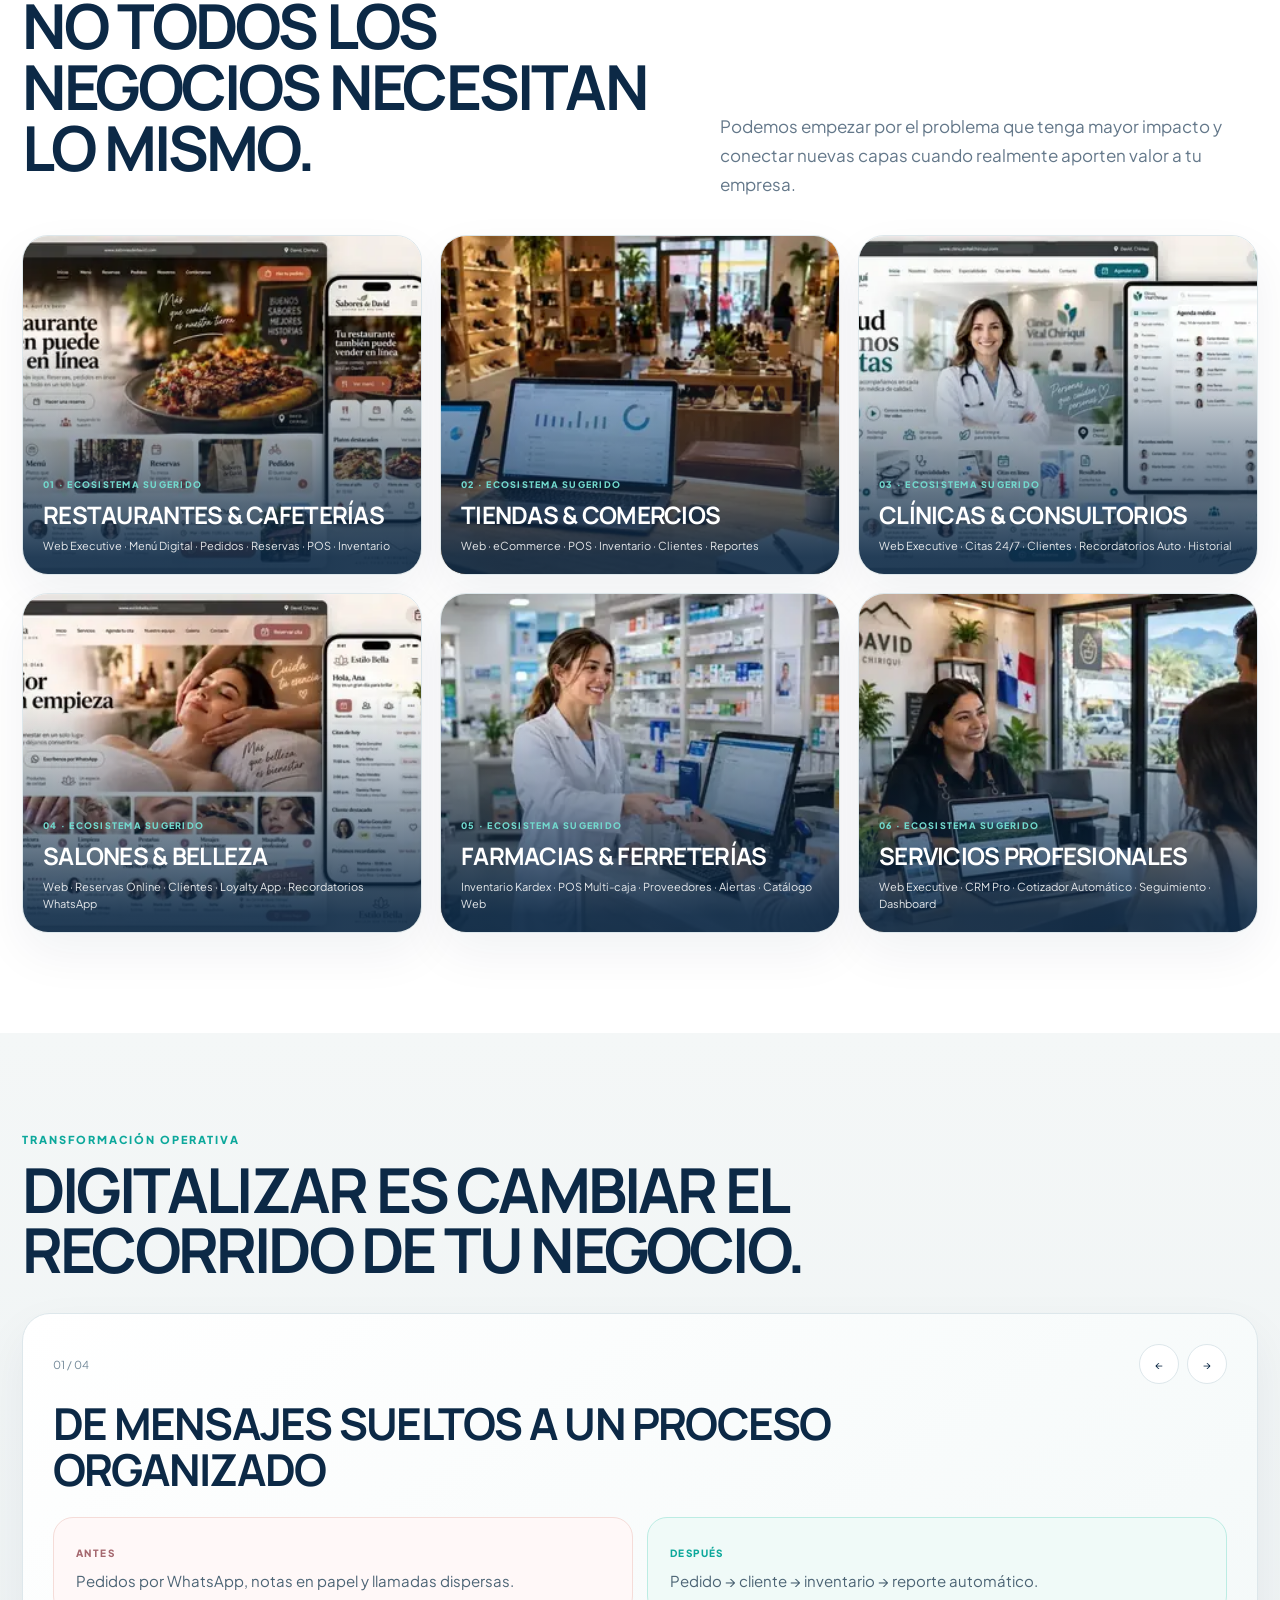
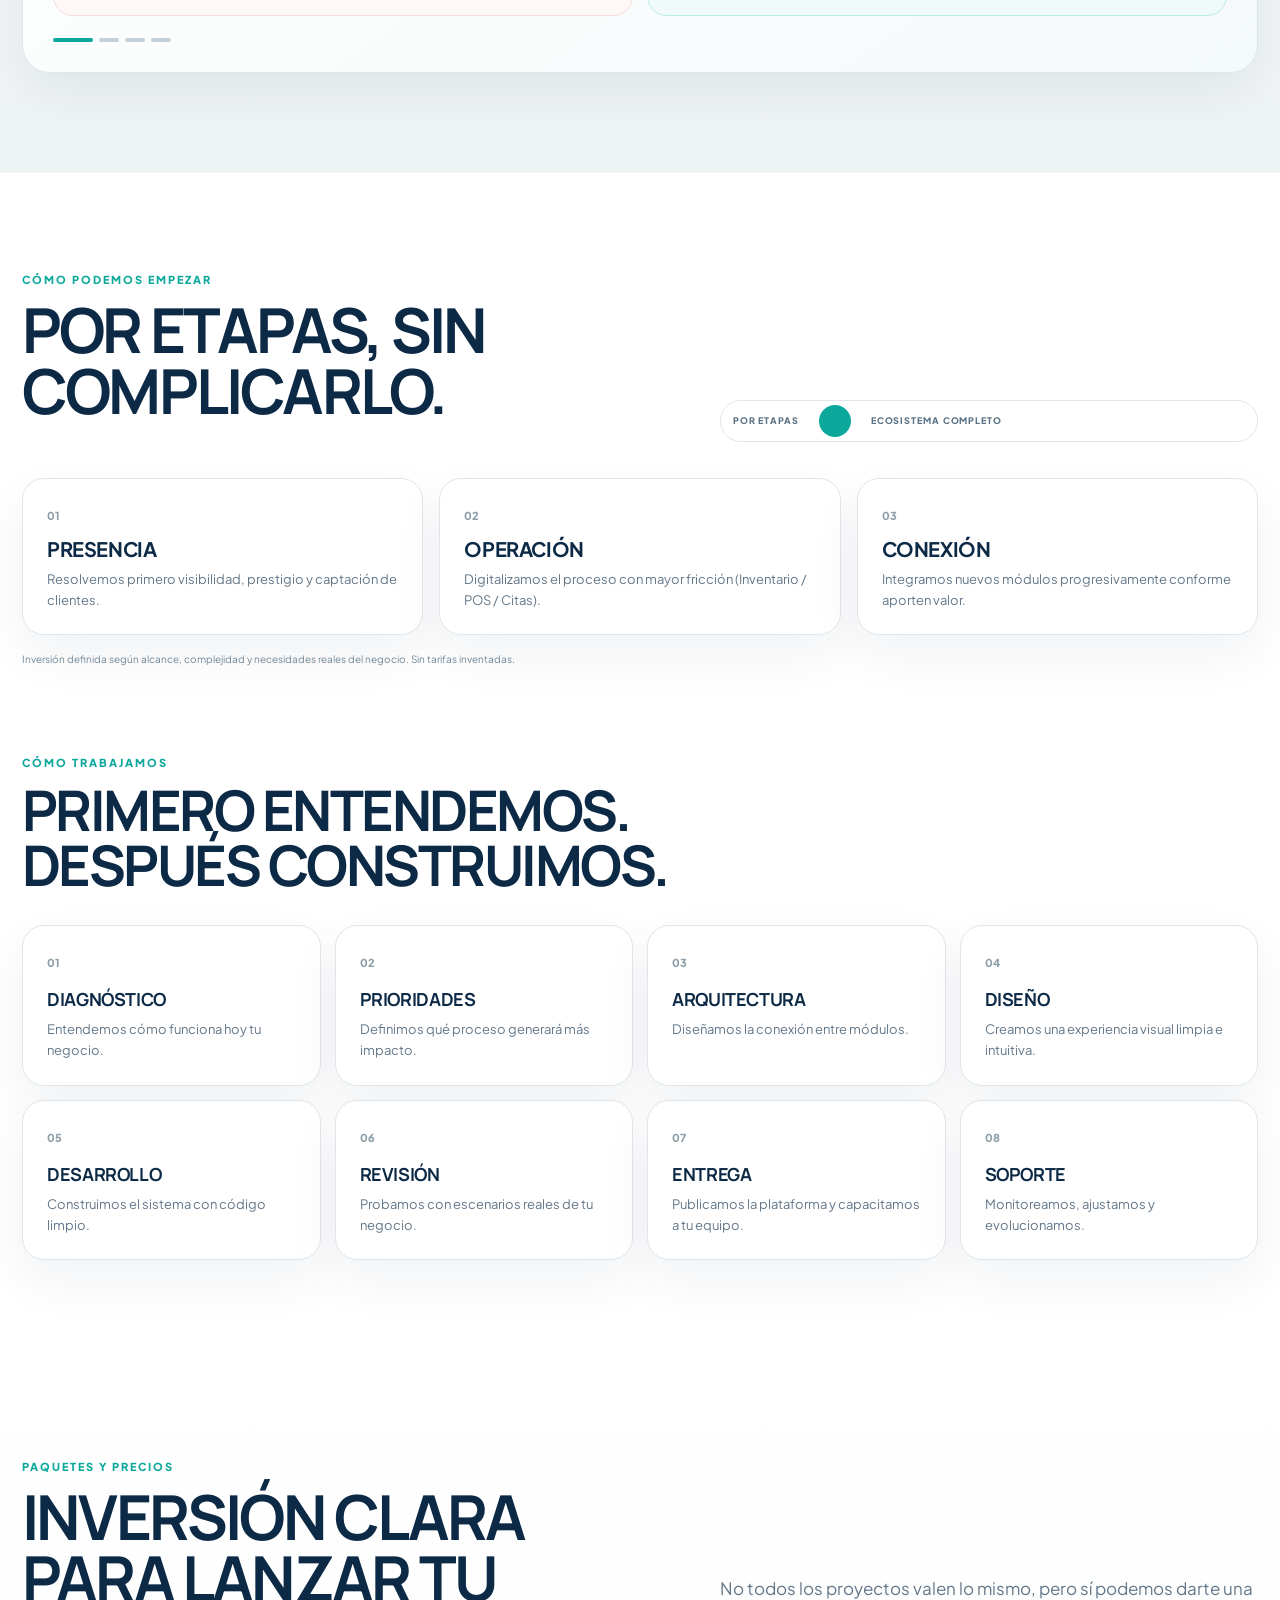
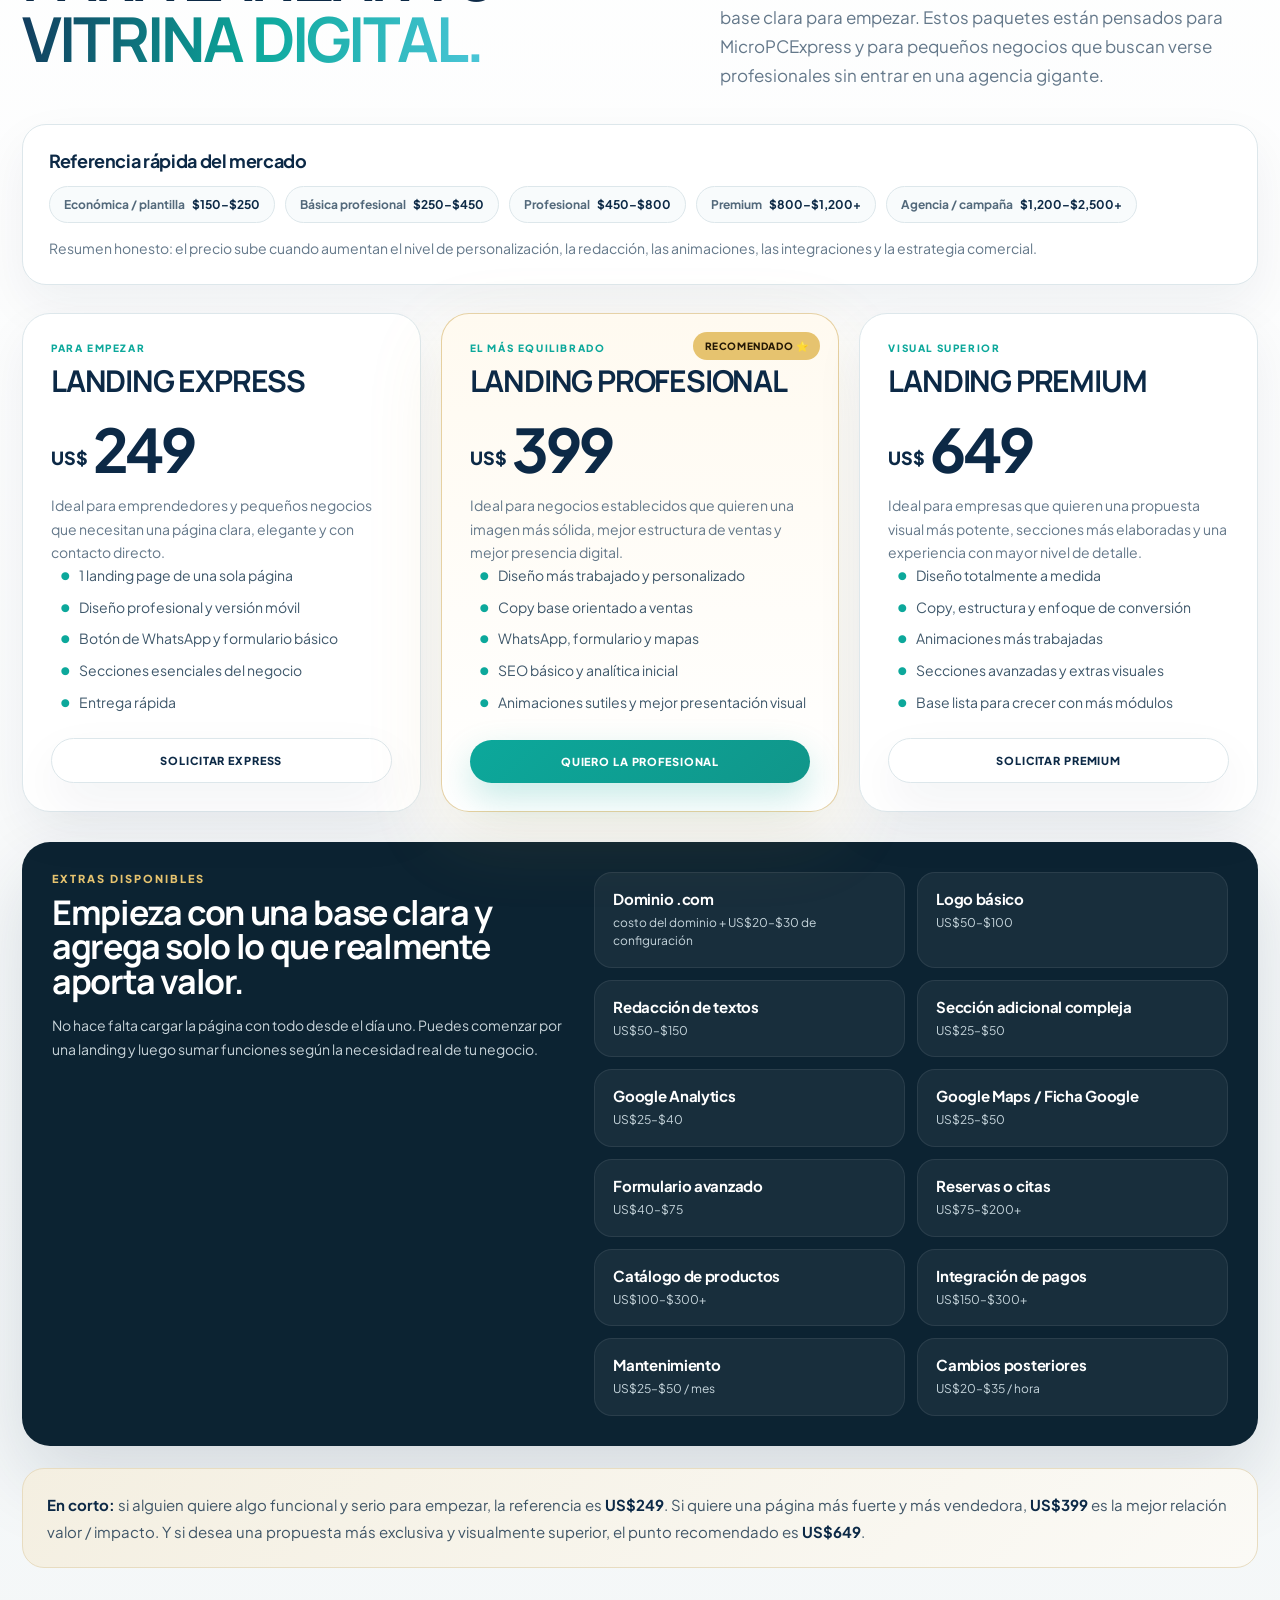
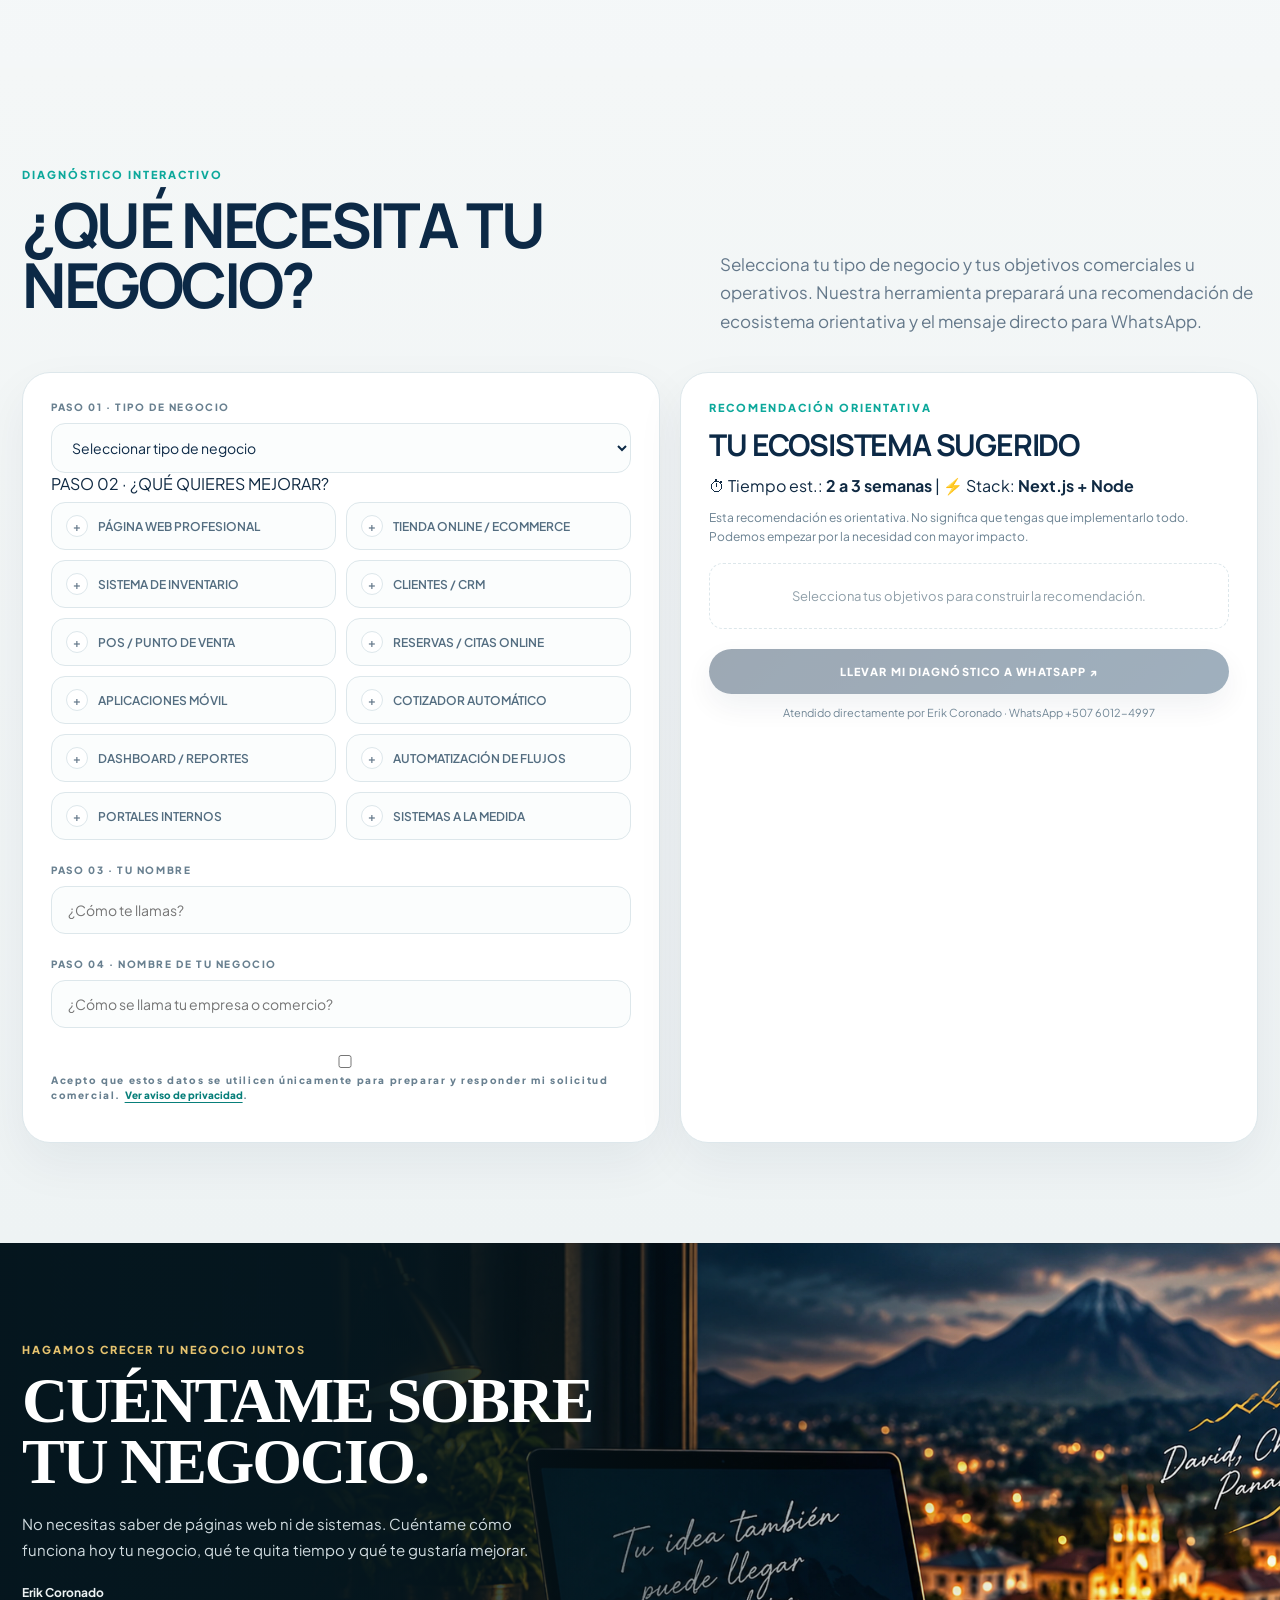
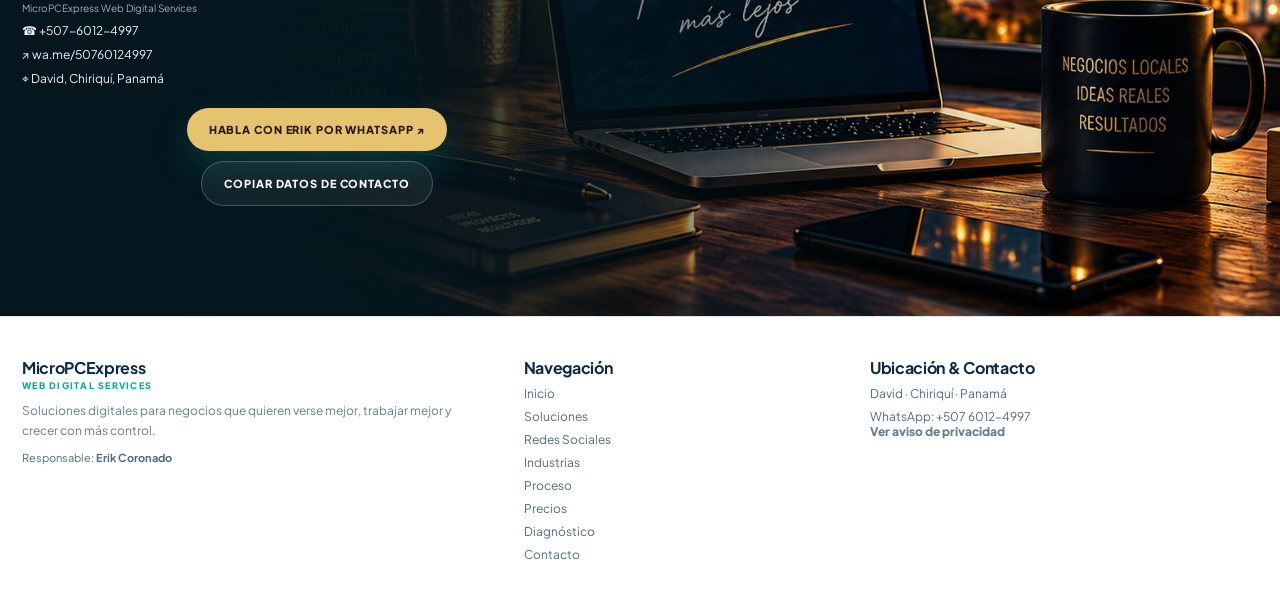
==== commit 357fecd9: "V13 - Animación orbital en Redes Sociales" ====
--- a/index.html
+++ b/index.html
@@ -206,7 +206,7 @@
     </article>
 
     <div class="presence-visual reveal">
-      <div class="orbit-stage">
+      <div class="orbit-stage" data-orbit-stage>
         <div class="orbit orbit-a"></div>
         <div class="orbit orbit-b"></div>
         <div class="orbit-core">
@@ -214,12 +214,12 @@
           <b>TU NEGOCIO EN TODAS PARTES</b>
           <span>Web · Redes · WhatsApp · Google</span>
         </div>
-        <div class="orbit-node node-web"><strong>WEB</strong><small>Página propia</small></div>
-        <div class="orbit-node node-ig"><strong>IG</strong><small>Contenido visual</small></div>
-        <div class="orbit-node node-fb"><strong>FB</strong><small>Comunidad</small></div>
-        <div class="orbit-node node-tt"><strong>TT</strong><small>Alcance</small></div>
-        <div class="orbit-node node-wa"><strong>WA</strong><small>Respuesta directa</small></div>
-        <div class="orbit-node node-go"><strong>GO</strong><small>Búsquedas locales</small></div>
+        <div class="orbit-node node-web" data-angle="-90" data-radius="182"><strong>WEB</strong><small>Página propia</small></div>
+        <div class="orbit-node node-ig" data-angle="-32" data-radius="212"><strong>IG</strong><small>Contenido visual</small></div>
+        <div class="orbit-node node-fb" data-angle="0" data-radius="220"><strong>FB</strong><small>Comunidad</small></div>
+        <div class="orbit-node node-tt" data-angle="145" data-radius="205"><strong>TT</strong><small>Alcance</small></div>
+        <div class="orbit-node node-wa" data-angle="90" data-radius="184"><strong>WA</strong><small>Respuesta directa</small></div>
+        <div class="orbit-node node-go" data-angle="45" data-radius="208"><strong>GO</strong><small>Búsquedas locales</small></div>
       </div>
     </div>
   </div>
--- a/styles.css
+++ b/styles.css
@@ -464,23 +464,29 @@
 .presence-list li:before{content:'✓';position:absolute;left:0;top:0;width:20px;height:20px;border-radius:50%;display:grid;place-items:center;background:rgba(230,195,111,.18);border:1px solid rgba(230,195,111,.38);color:var(--brass2);font-size:12px;font-weight:900}
 .presence-actions{display:flex;flex-direction:column;gap:12px;margin-top:28px}
 .presence-note{color:#aab8bf;font-size:12px;line-height:1.55}
-.presence-visual{display:grid;place-items:center;min-height:560px;padding:24px;border-radius:30px;background:radial-gradient(circle at 50% 45%,rgba(18,80,104,.58),rgba(7,26,35,.35) 38%,transparent 62%),linear-gradient(180deg,rgba(255,255,255,.04),rgba(255,255,255,.02));border:1px solid rgba(255,255,255,.08)}
-.orbit-stage{position:relative;width:min(620px,100%);aspect-ratio:1/1;display:grid;place-items:center}
-.orbit{position:absolute;border-radius:50%;border:1px solid rgba(230,195,111,.22)}
-.orbit-a{width:70%;height:70%}
-.orbit-b{width:92%;height:92%;border-color:rgba(255,255,255,.10)}
-.orbit-core{position:relative;z-index:2;width:220px;height:220px;border-radius:50%;display:flex;flex-direction:column;align-items:center;justify-content:center;text-align:center;padding:26px;background:radial-gradient(circle at 30% 30%,rgba(31,127,159,.65),rgba(10,28,37,.98) 68%);border:1px solid rgba(255,255,255,.12);box-shadow:0 22px 60px rgba(0,0,0,.28)}
+.presence-visual{display:grid;place-items:center;min-height:560px;padding:24px;border-radius:30px;background:radial-gradient(circle at 50% 45%,rgba(18,80,104,.58),rgba(7,26,35,.35) 38%,transparent 62%),linear-gradient(180deg,rgba(255,255,255,.04),rgba(255,255,255,.02));border:1px solid rgba(255,255,255,.08);overflow:hidden}
+.orbit-stage{position:relative;width:min(620px,100%);aspect-ratio:1/1;display:grid;place-items:center;--ringShiftX:0px;--ringShiftY:0px;--ringSpinA:0deg;--ringSpinB:0deg;--coreX:0px;--coreY:0px;--coreScale:1}
+.orbit-stage:before{content:"";position:absolute;inset:10% 12%;border-radius:50%;background:radial-gradient(circle,rgba(29,124,160,.20),transparent 62%);filter:blur(34px);opacity:.65;pointer-events:none;transition:transform .55s ease,opacity .55s ease}
+.presence-visual:hover .orbit-stage:before{opacity:.95}
+.orbit{position:absolute;border-radius:50%;border:1px solid rgba(230,195,111,.22);transition:transform .65s cubic-bezier(.22,.61,.36,1),opacity .45s ease, box-shadow .45s ease;will-change:transform}
+.orbit-a{width:70%;height:70%;transform:translate(var(--ringShiftX),var(--ringShiftY)) rotate(var(--ringSpinA));box-shadow:0 0 0 1px rgba(200,155,60,.04),0 0 26px rgba(200,155,60,.05) inset}
+.orbit-b{width:92%;height:92%;border-color:rgba(255,255,255,.10);transform:translate(calc(var(--ringShiftX) * -0.35),calc(var(--ringShiftY) * -0.35)) rotate(var(--ringSpinB))}
+.orbit-core{position:relative;z-index:2;width:220px;height:220px;border-radius:50%;display:flex;flex-direction:column;align-items:center;justify-content:center;text-align:center;padding:26px;background:radial-gradient(circle at 30% 30%,rgba(31,127,159,.65),rgba(10,28,37,.98) 68%);border:1px solid rgba(255,255,255,.12);box-shadow:0 22px 60px rgba(0,0,0,.28);transform:translate(var(--coreX),var(--coreY)) scale(var(--coreScale));transition:transform .55s cubic-bezier(.22,.61,.36,1), box-shadow .45s ease, border-color .45s ease}
+.presence-visual:hover .orbit-core{box-shadow:0 30px 80px rgba(6,18,25,.45),0 0 0 1px rgba(230,195,111,.08) inset;border-color:rgba(230,195,111,.24)}
 .orbit-core small{display:block;color:#9cc8d0;font-size:10px;font-weight:900;letter-spacing:.18em;margin-bottom:8px}
 .orbit-core b{display:block;color:#fff;font-size:24px;line-height:1.05;letter-spacing:-.03em}
 .orbit-core span{display:block;color:#c4d4da;font-size:12px;line-height:1.4;margin-top:10px}
-.orbit-node{position:absolute;z-index:3;min-width:118px;padding:14px 16px;border-radius:18px;background:rgba(255,255,255,.06);backdrop-filter:blur(12px);border:1px solid rgba(255,255,255,.11);box-shadow:0 14px 36px rgba(0,0,0,.18);text-align:center}
+.orbit-node{--tx:0px;--ty:0px;--scale:1;--base-transform:none;position:absolute;z-index:3;min-width:118px;padding:14px 16px;border-radius:18px;background:rgba(255,255,255,.06);backdrop-filter:blur(12px);border:1px solid rgba(255,255,255,.11);box-shadow:0 14px 36px rgba(0,0,0,.18);text-align:center;transform:var(--base-transform) translate(var(--tx),var(--ty)) scale(var(--scale));transition:transform .58s cubic-bezier(.22,.61,.36,1), background-color .35s ease, border-color .35s ease, box-shadow .35s ease;will-change:transform;cursor:default}
+.orbit-node:after{content:"";position:absolute;inset:-1px;border-radius:inherit;padding:1px;background:linear-gradient(135deg,rgba(230,195,111,.36),rgba(255,255,255,0));-webkit-mask:linear-gradient(#000 0 0) content-box,linear-gradient(#000 0 0);-webkit-mask-composite:xor;mask-composite:exclude;opacity:0;transition:opacity .35s ease;pointer-events:none}
+.orbit-node:hover,.orbit-node.is-hot{background:rgba(255,255,255,.10);border-color:rgba(230,195,111,.28);box-shadow:0 18px 48px rgba(0,0,0,.24),0 0 0 1px rgba(230,195,111,.08) inset}
+.orbit-node:hover:after,.orbit-node.is-hot:after{opacity:1}
 .orbit-node strong{display:block;color:#fff;font-size:20px;letter-spacing:-.03em}
 .orbit-node small{display:block;color:#cad6db;font-size:11px;margin-top:3px}
-.node-web{top:6%;left:50%;transform:translateX(-50%)}
+.node-web{top:6%;left:50%;--base-transform:translateX(-50%)}
 .node-ig{top:20%;right:6%}
-.node-fb{top:50%;right:1%;transform:translateY(-50%)}
+.node-fb{top:50%;right:1%;--base-transform:translateY(-50%)}
 .node-go{bottom:14%;right:10%}
-.node-wa{bottom:8%;left:50%;transform:translateX(-50%)}
+.node-wa{bottom:8%;left:50%;--base-transform:translateX(-50%)}
 .node-tt{bottom:18%;left:6%}
 .presence-feature-grid{display:grid;grid-template-columns:repeat(3,1fr);gap:18px;margin-top:28px}
 .presence-feature-grid article{padding:26px 24px;border-radius:24px;background:rgba(255,255,255,.05);border:1px solid rgba(255,255,255,.08)}
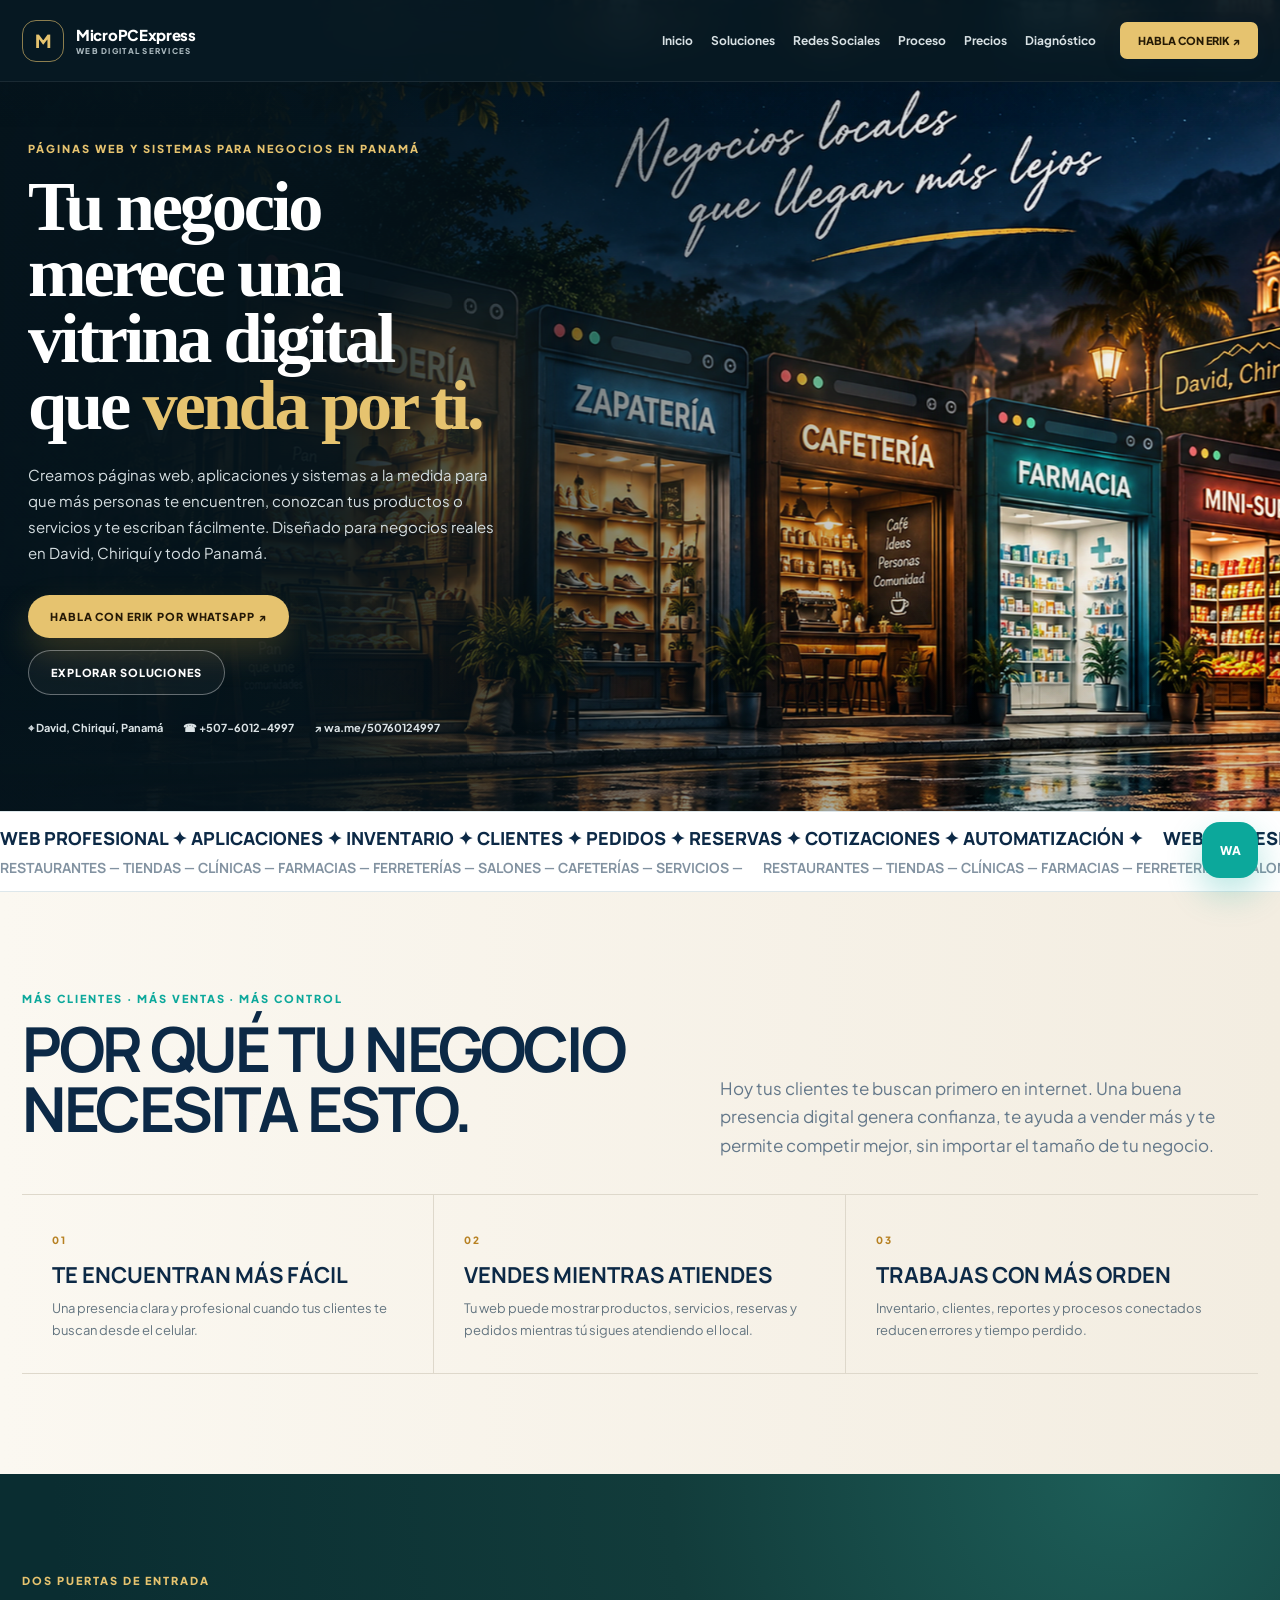
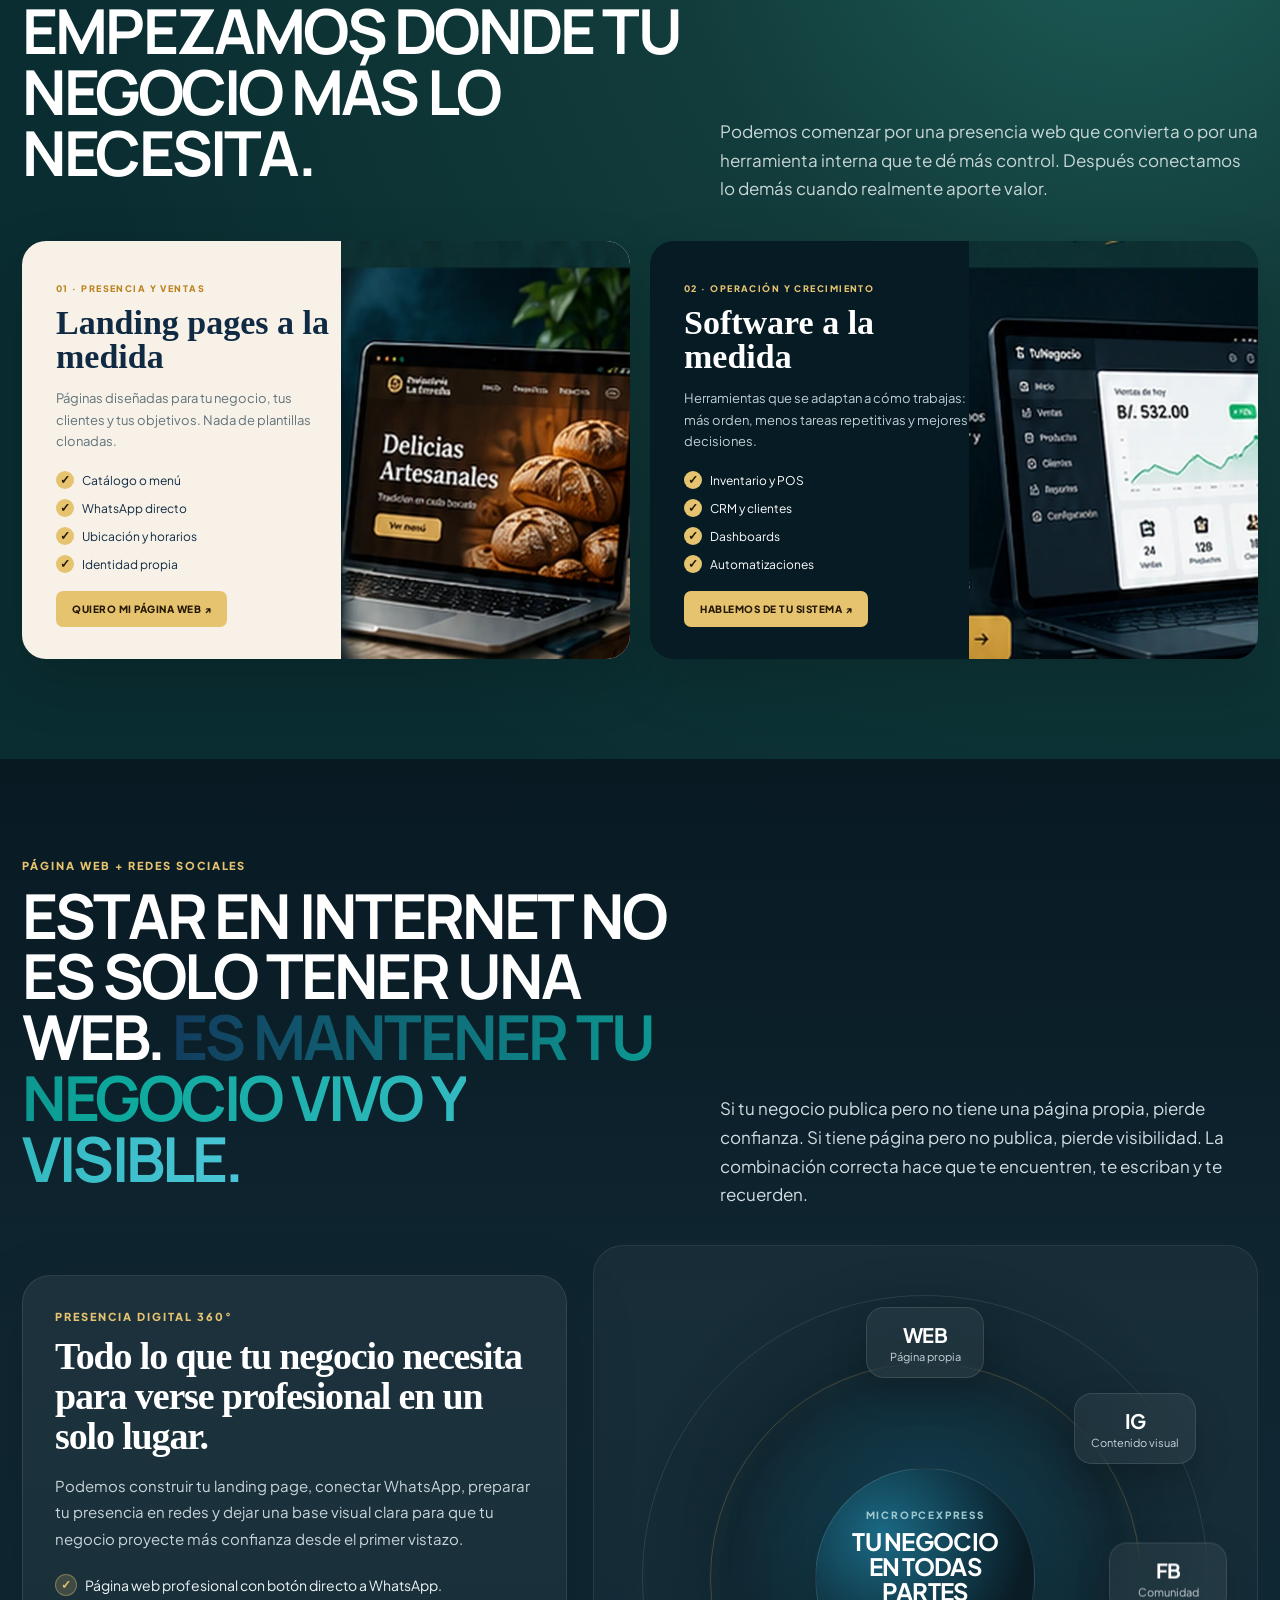
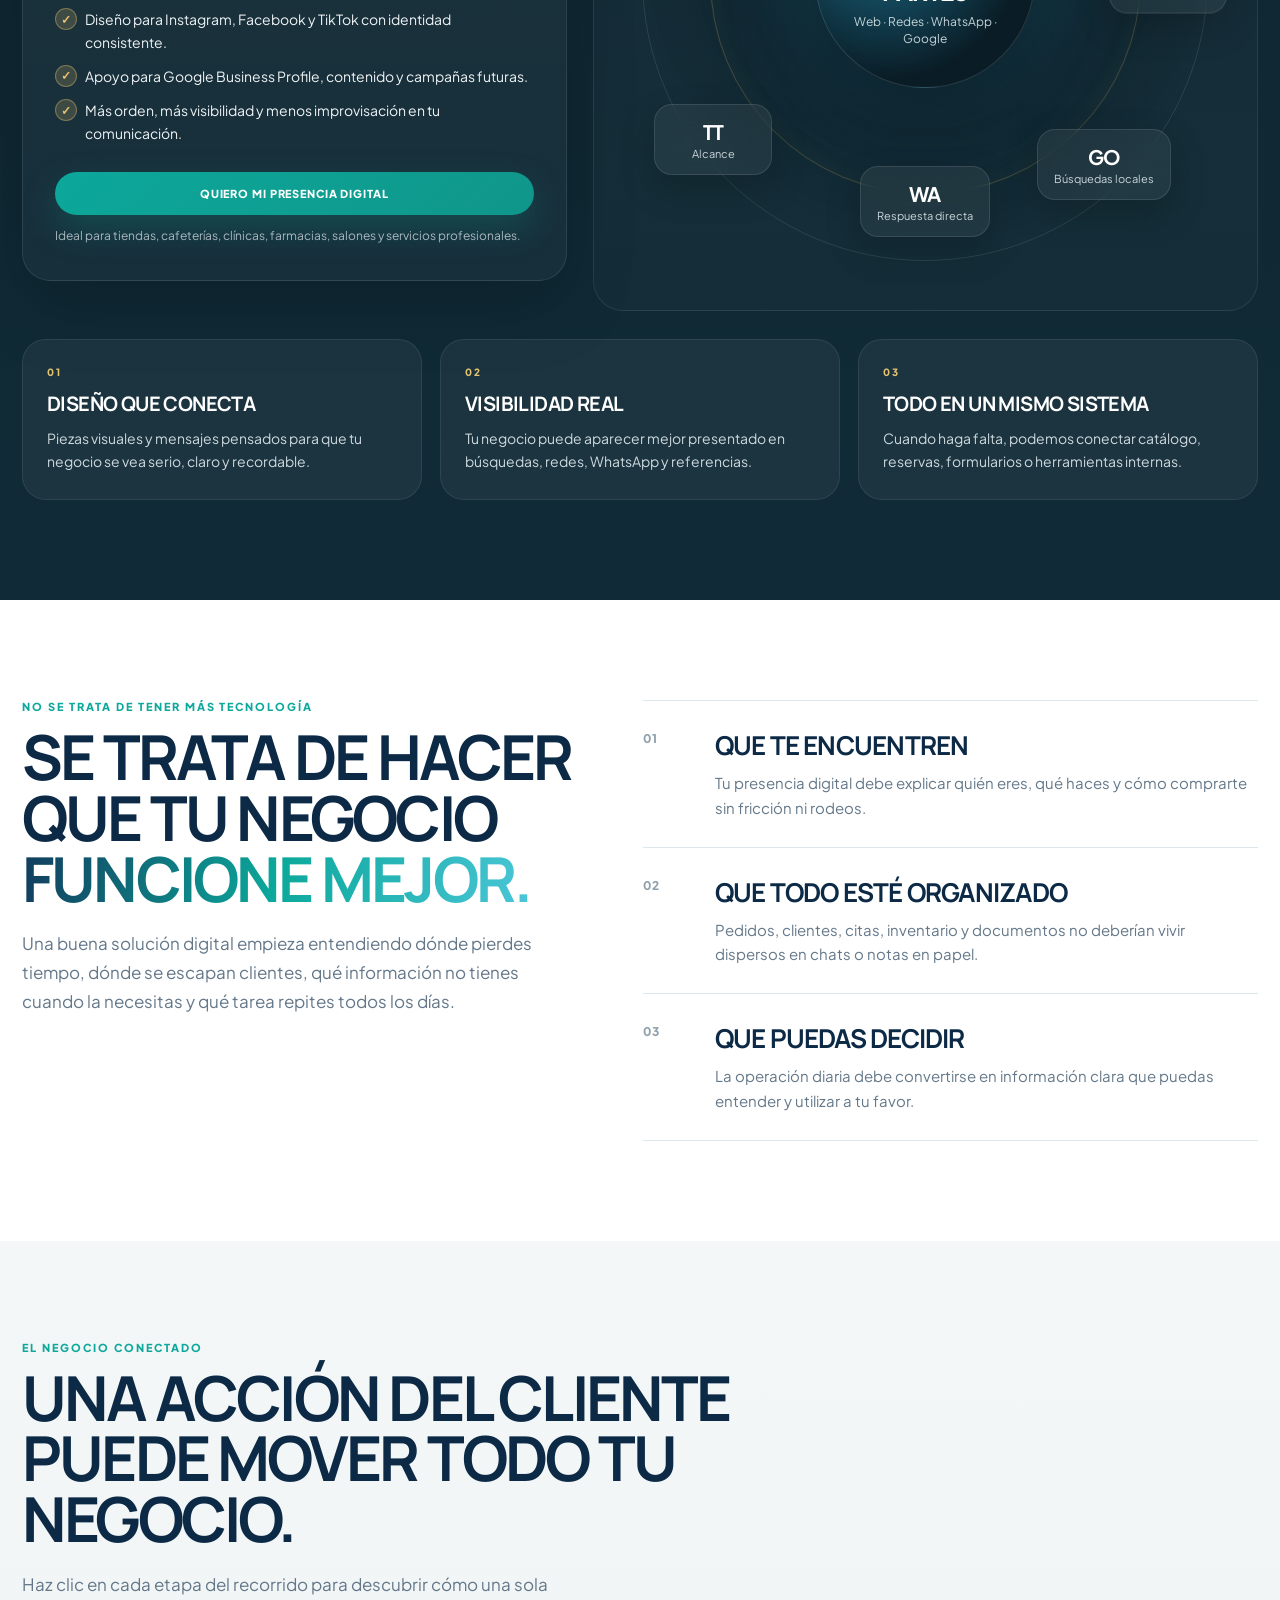
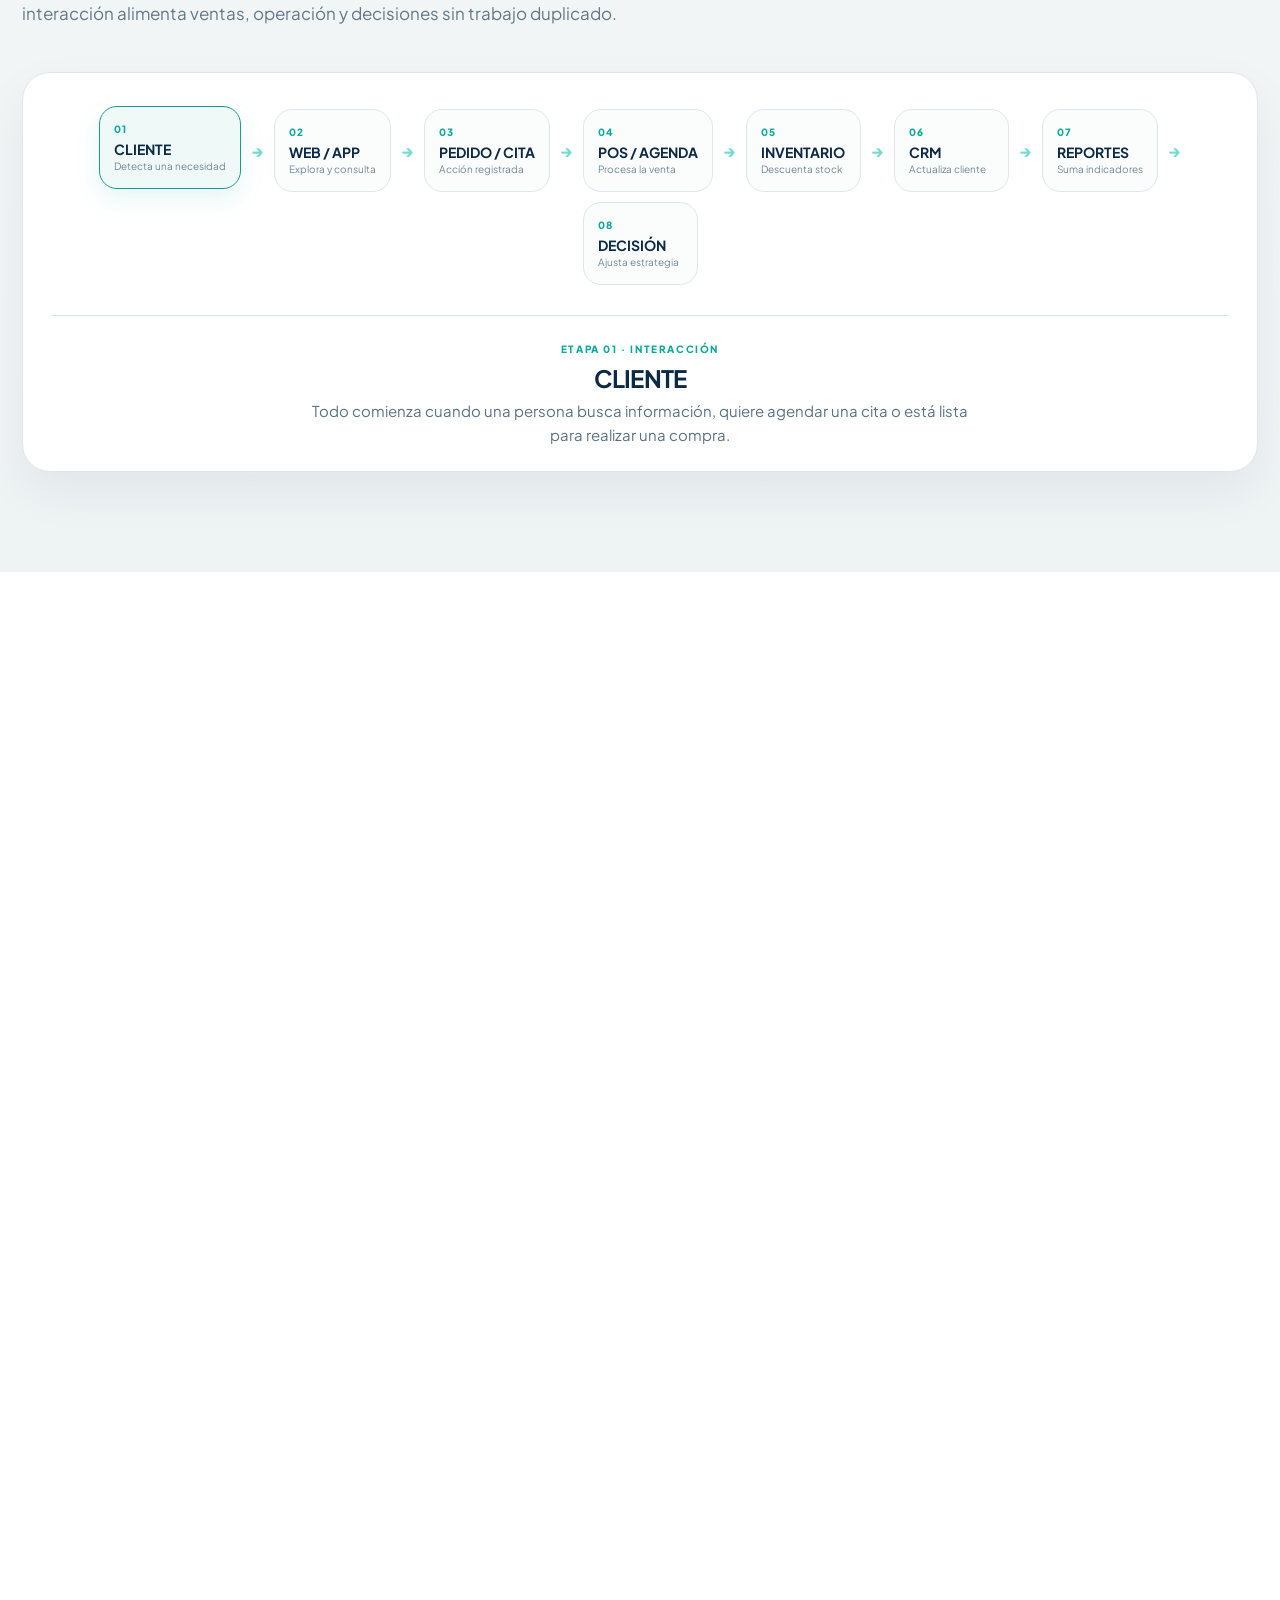
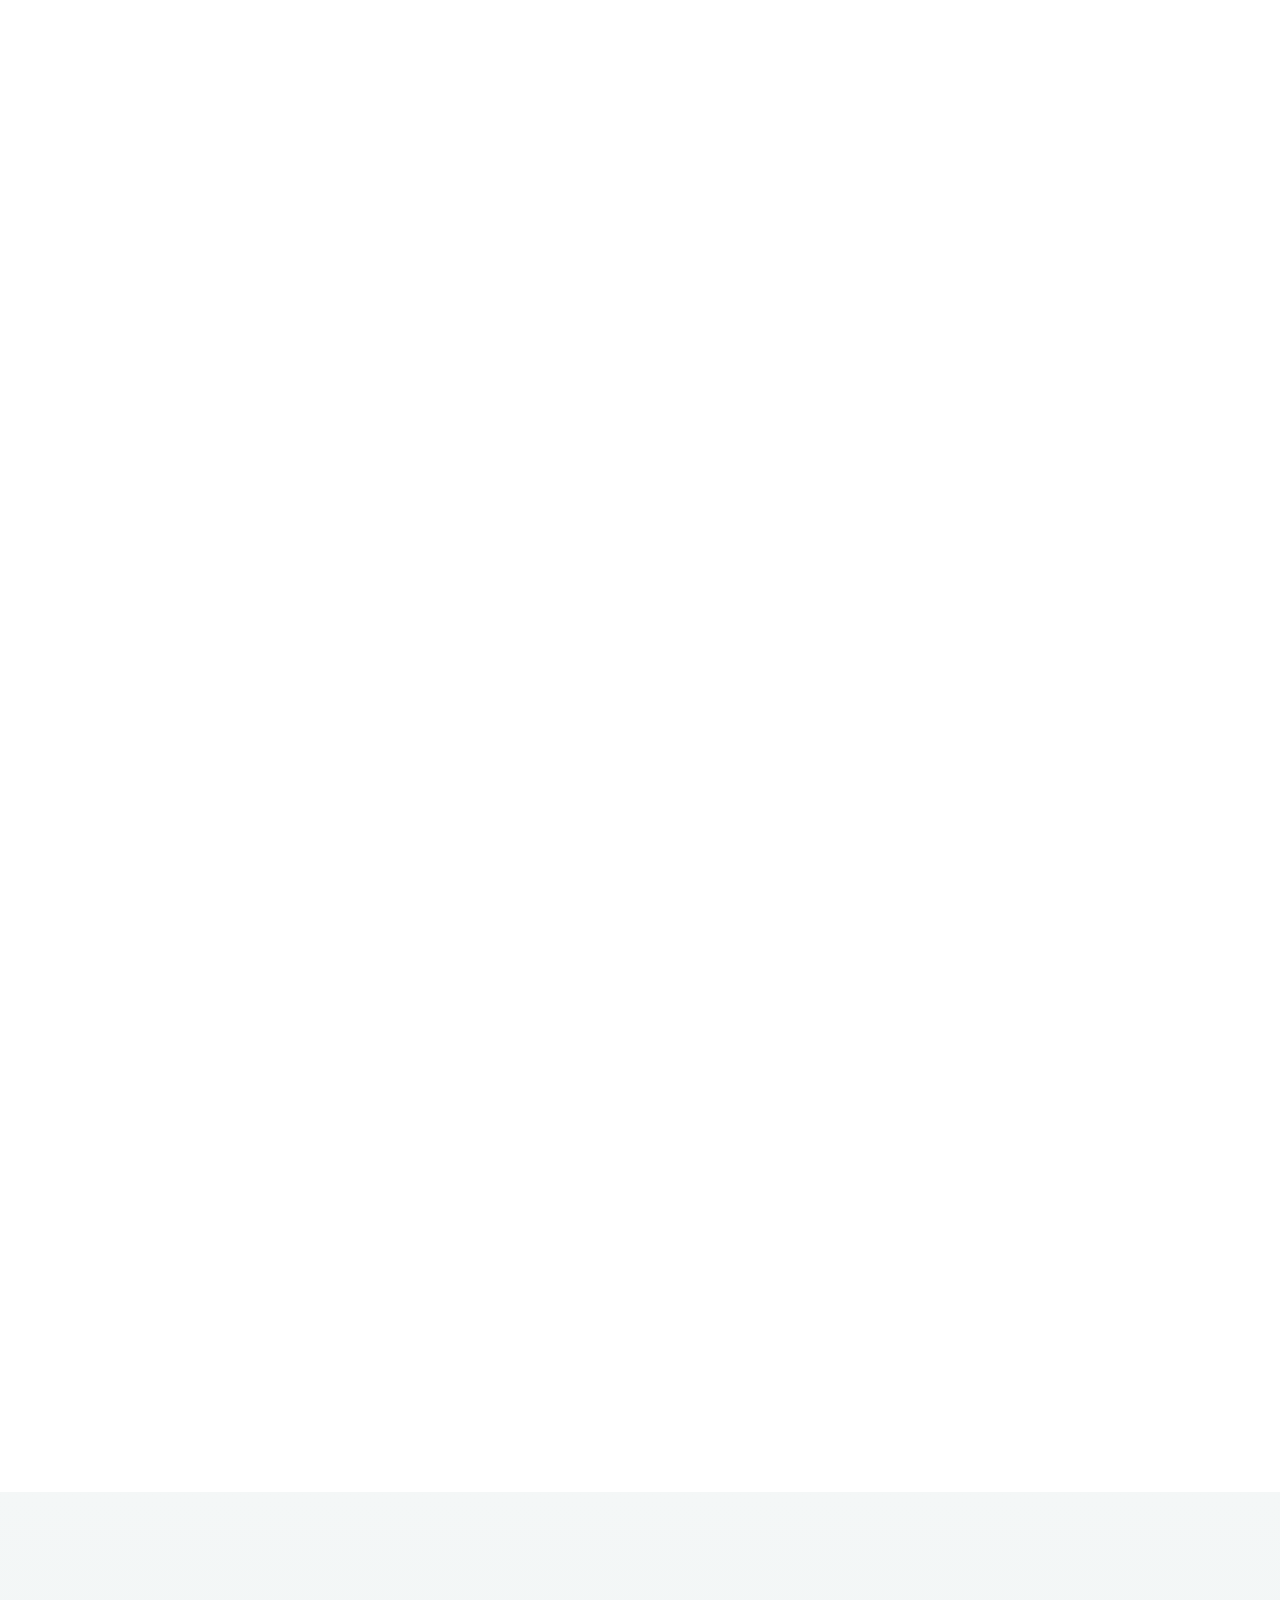
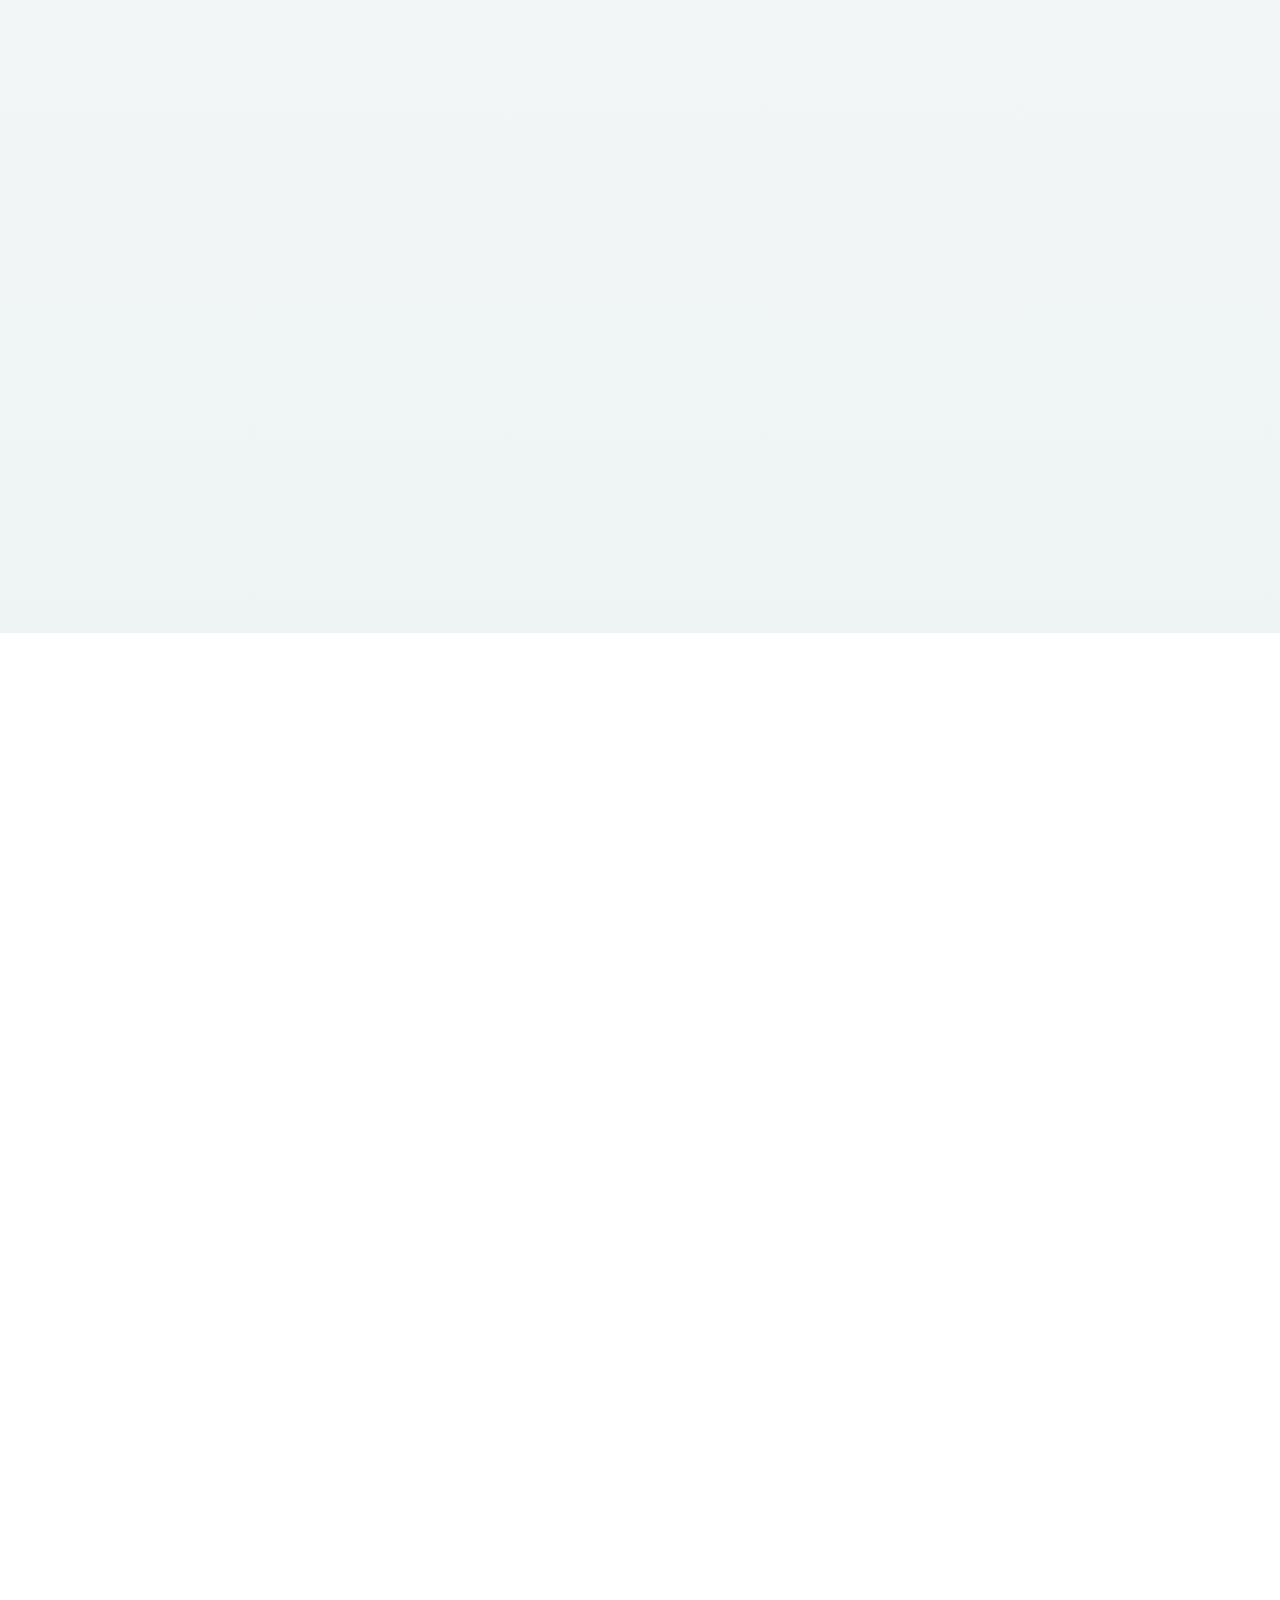
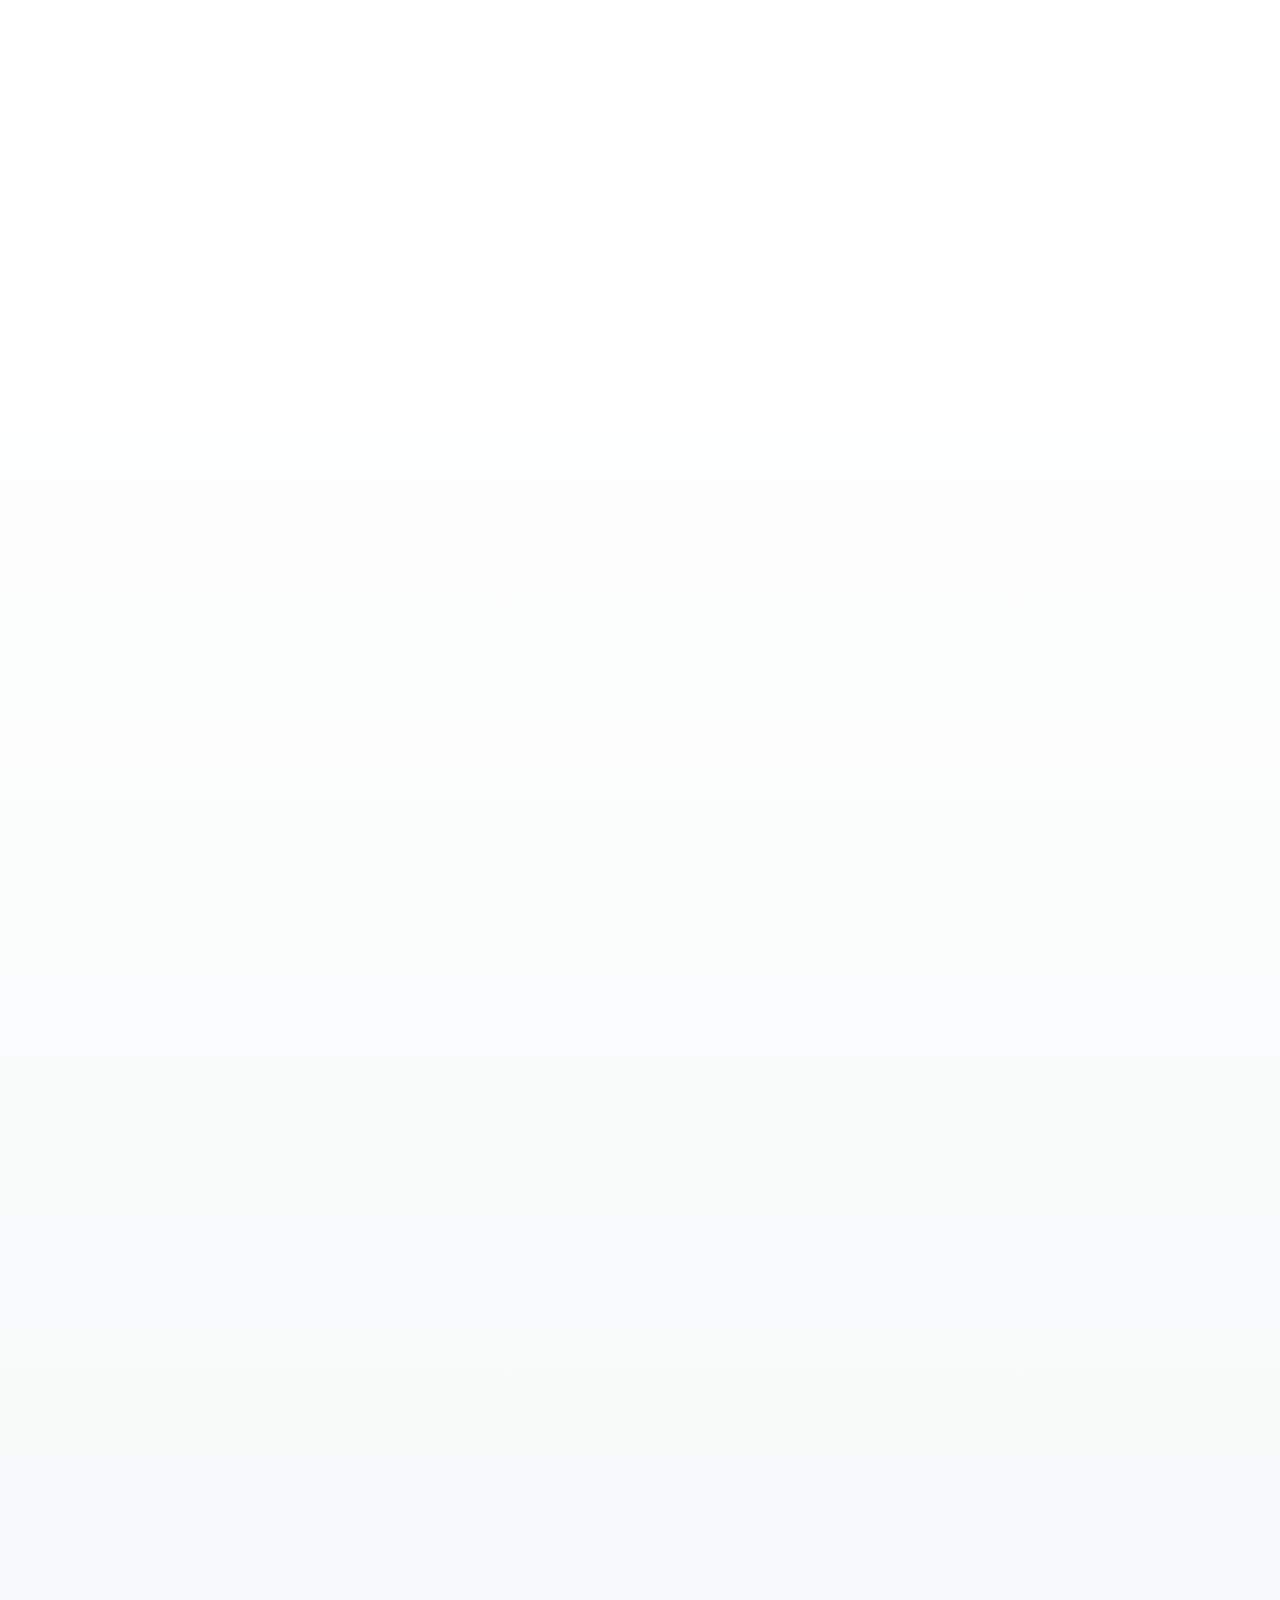
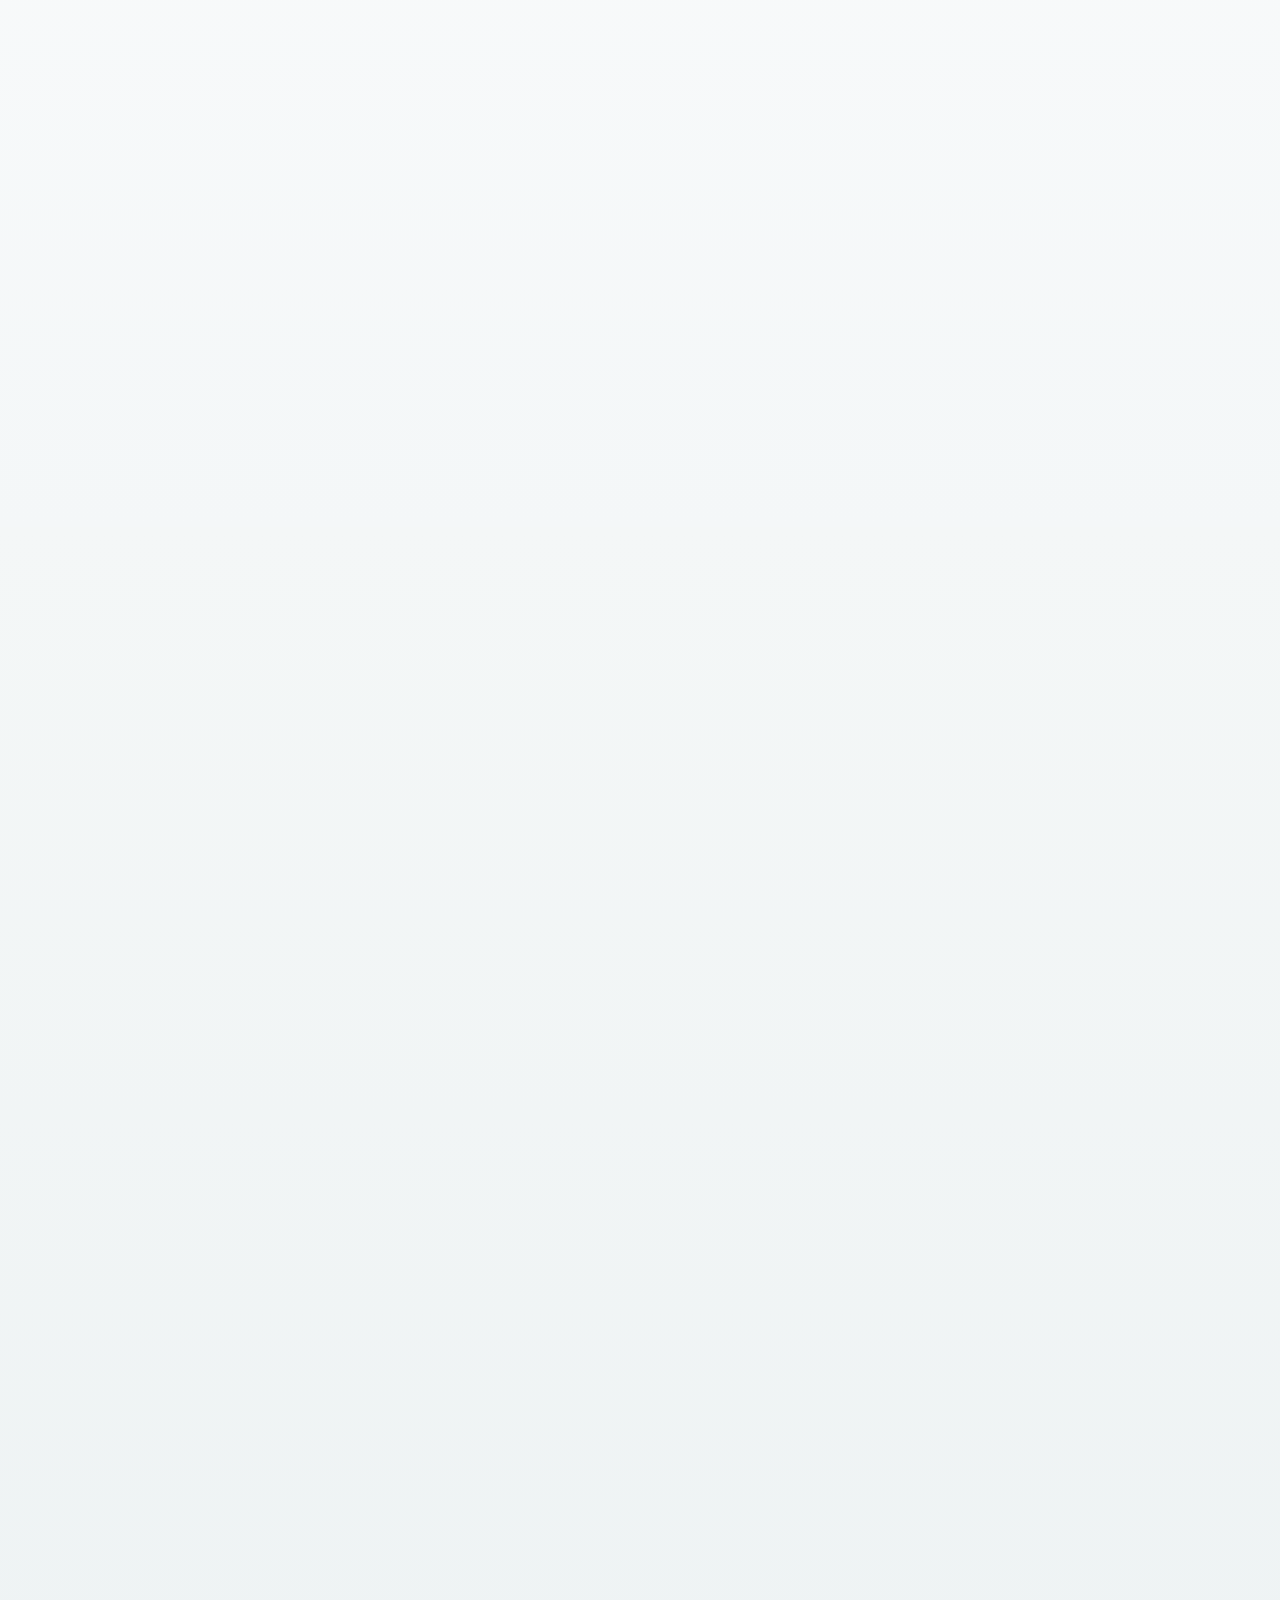
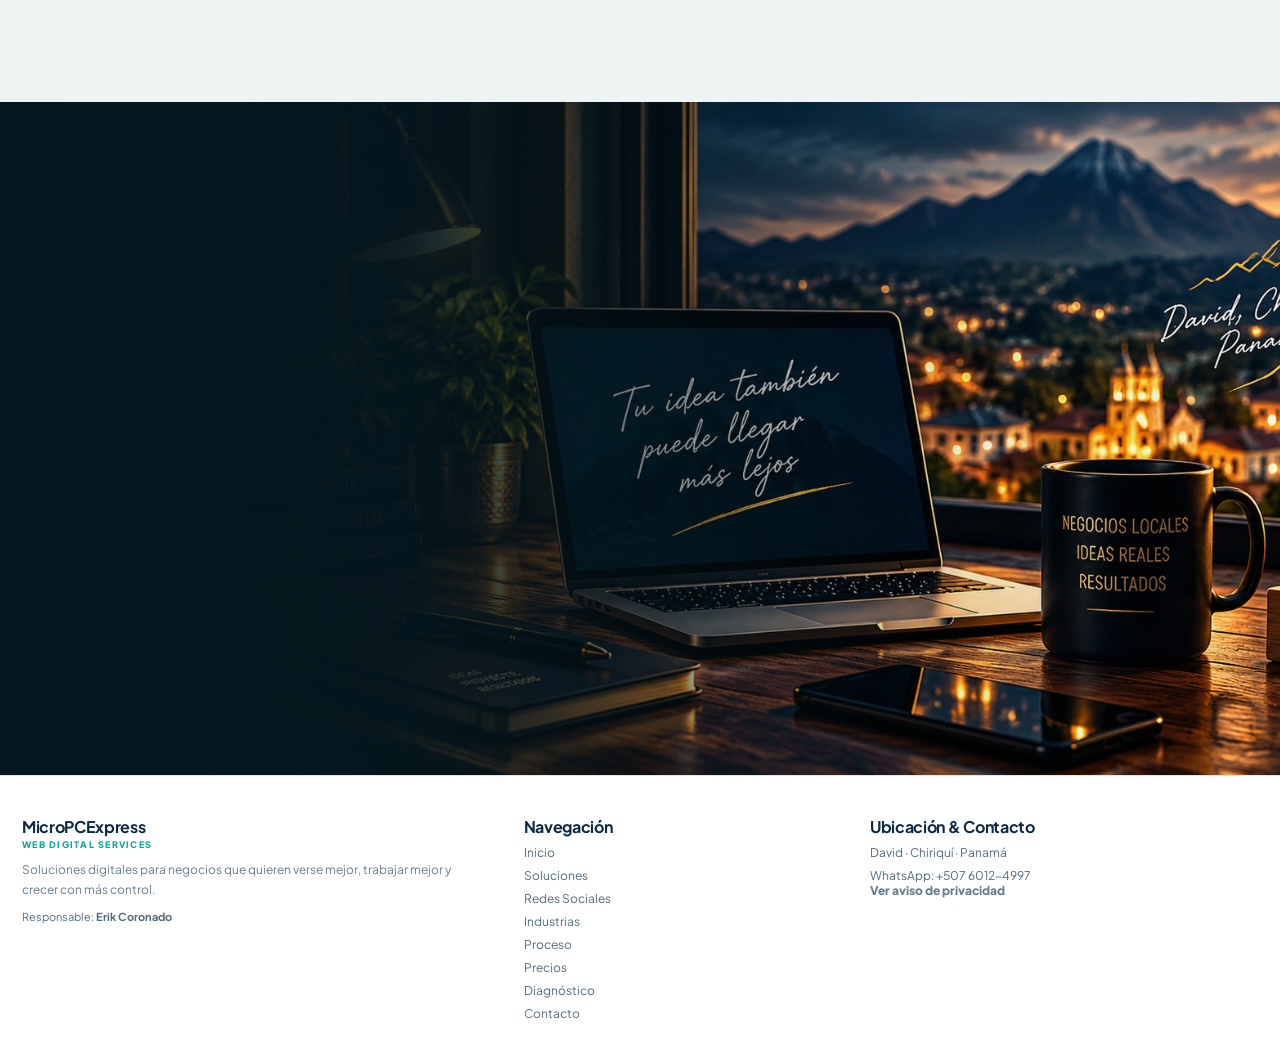
==== commit 352baac2: "V14 - Rendimiento móvil y mejoras comerciales" ====
--- a/index.html
+++ b/index.html
@@ -92,7 +92,7 @@
 <!-- HERO PREMIUM 4K -->
 <section class="hero hero-premium" id="inicio">
   <div class="hero-mobile-scene" aria-hidden="true">
-    <img src="assets/hero-street-4k.webp" alt="" width="3840" height="2160" />
+    <img src="assets/hero-street-1280.webp" srcset="assets/hero-street-1280.webp 1280w, assets/hero-street-4k.webp 3840w" sizes="100vw" alt="" width="1280" height="720" fetchpriority="high" decoding="async" />
   </div>
   <div class="hero-scene" aria-hidden="true">
     <span class="hero-glow glow-1"></span>
@@ -317,6 +317,24 @@
     <button data-filter="management">GERENCIA</button>
   </div>
   <div class="solution-grid bento-grid" id="solutionGrid"></div>
+  <div class="solution-more-wrap" id="solutionMoreWrap" hidden>
+    <button class="solution-more" id="solutionMore" type="button" aria-expanded="false">VER LAS 12 SOLUCIONES</button>
+  </div>
+
+  <div class="single-solution reveal" id="solucion-individual">
+    <div class="single-solution-copy">
+      <span class="eyebrow">¿SOLO NECESITAS UNA HERRAMIENTA?</span>
+      <h3>No tienes que comprar un ecosistema completo.</h3>
+      <p>Podemos construir únicamente el módulo que resuelve tu problema actual y dejarlo listo para crecer más adelante.</p>
+    </div>
+    <div class="single-solution-grid">
+      <article data-open-solution="inventory"><b>Inventario</b><span>Stock, mínimos, movimientos y proveedores.</span><button type="button">VER DEMO</button><a href="https://wa.me/50760124997?text=Hola%20Erik%2C%20solo%20necesito%20un%20sistema%20de%20inventario%20para%20mi%20negocio." target="_blank" rel="noopener">COTIZAR SOLO INVENTARIO</a></article>
+      <article data-open-solution="crm"><b>CRM / Clientes</b><span>Seguimiento, historial y oportunidades comerciales.</span><button type="button">VER DEMO</button><a href="https://wa.me/50760124997?text=Hola%20Erik%2C%20solo%20necesito%20un%20CRM%20para%20mi%20negocio." target="_blank" rel="noopener">COTIZAR SOLO CRM</a></article>
+      <article data-open-solution="pos"><b>POS / Punto de venta</b><span>Ventas rápidas, caja, ITBMS y stock sincronizado.</span><button type="button">VER DEMO</button><a href="https://wa.me/50760124997?text=Hola%20Erik%2C%20solo%20necesito%20un%20POS%20para%20mi%20negocio." target="_blank" rel="noopener">COTIZAR SOLO POS</a></article>
+      <article data-open-solution="app"><b>Aplicación móvil</b><span>Una app para clientes o para tu operación interna.</span><button type="button">VER DEMO</button><a href="https://wa.me/50760124997?text=Hola%20Erik%2C%20quiero%20evaluar%20una%20aplicaci%C3%B3n%20m%C3%B3vil%20para%20mi%20negocio." target="_blank" rel="noopener">COTIZAR SOLO APP</a></article>
+    </div>
+  </div>
+  <noscript><div class="nojs-note">Las demos interactivas necesitan JavaScript. Aun así puedes revisar los servicios y contactar directamente a Erik por WhatsApp al +507 6012-4997.</div></noscript>
 </section>
 
 <!-- INDUSTRIAS -->
@@ -345,8 +363,14 @@
         <button id="nextScenario" aria-label="Siguiente caso">→</button>
       </div>
     </div>
-    <div id="scenarioBody"></div>
-    <div class="dots" id="scenarioDots"></div>
+    <div id="scenarioBody">
+      <h3>DE MENSAJES SUELTOS A UN PROCESO ORGANIZADO</h3>
+      <div class="scenario-panels">
+        <article><small>ANTES</small><p>Pedidos por WhatsApp, notas en papel y llamadas dispersas.</p></article>
+        <article><small>DESPUÉS</small><p>Pedido → cliente → inventario → reporte automático.</p></article>
+      </div>
+    </div>
+    <div class="dots" id="scenarioDots"><span class="active"></span><span></span><span></span><span></span></div>
   </div>
 </section>
 
@@ -591,10 +615,10 @@
   <div class="preview-browser">
     <div class="preview-browser-bar">
       <div class="preview-dots"><i></i><i></i><i></i></div>
-      <div class="preview-address"><span>🔒</span><b id="previewAddress">preview.micropcexpress.local</b></div>
+      <div class="preview-address"><span>●</span><b id="previewAddress">DEMO INTERACTIVA · MICROPCEXPRESS</b></div>
       <div class="preview-actions"><button id="previewDesktop" type="button" title="Vista escritorio">▰</button><button id="previewMobile" type="button" title="Vista móvil">▯</button><button class="lightbox-close" id="lightboxClose" aria-label="Cerrar preview">×</button></div>
     </div>
-    <div class="preview-stage" id="previewStage"><iframe id="lightboxFrame" title="Preview completo de sitio web" loading="eager"></iframe></div>
+    <div class="preview-stage" id="previewStage"><iframe id="lightboxFrame" title="Demo interactiva de sitio web MicroPCExpress" loading="lazy"></iframe></div>
     <div class="lightbox-caption"><b id="lightboxTitle">Preview Web</b><span id="lightboxCounter">01 / 06</span></div>
     <button class="lightbox-nav prev" id="lightboxPrev">←</button>
     <button class="lightbox-nav next" id="lightboxNext">→</button>
--- a/styles.css
+++ b/styles.css
@@ -1002,3 +1002,73 @@
   .menu-list span{font-size:clamp(21px,7vw,27px)}
   .menu-mobile-cta{min-height:46px;margin-bottom:10px}
 }
+
+/* =========================================================
+   V14 — COMMERCIAL OPTIMIZATION & PERFORMANCE
+   ========================================================= */
+
+/* Defer rendering of below-the-fold sections in supporting browsers. */
+.solutions,.industries,.before-after,.implementation,.pricing,.diagnosis,.closing-premium{
+  content-visibility:auto;
+  contain-intrinsic-size:900px;
+}
+
+/* Direct path for clients who only want one module. */
+.single-solution{
+  margin-top:34px;
+  padding:28px;
+  border-radius:28px;
+  background:linear-gradient(135deg,#0a202b,#102f3a);
+  color:#fff;
+  display:grid;
+  grid-template-columns:.7fr 1.3fr;
+  gap:24px;
+  align-items:start;
+  box-shadow:0 24px 70px rgba(7,26,35,.14);
+}
+.single-solution .eyebrow{color:var(--brass2)}
+.single-solution-copy h3{font-size:32px;line-height:1.05;letter-spacing:-.035em;margin:10px 0 12px}
+.single-solution-copy p{margin:0;color:#c6d4d9;font-size:14px;line-height:1.7}
+.single-solution-grid{display:grid;grid-template-columns:repeat(2,1fr);gap:12px}
+.single-solution-grid article{padding:18px;border:1px solid rgba(255,255,255,.09);border-radius:20px;background:rgba(255,255,255,.045);display:grid;gap:8px}
+.single-solution-grid b{font-size:17px;color:#fff;letter-spacing:-.02em}
+.single-solution-grid span{font-size:12px;line-height:1.55;color:#b9c9cf}
+.single-solution-grid button,.single-solution-grid a{border:0;border-radius:10px;min-height:38px;padding:9px 11px;font-size:9px;font-weight:900;letter-spacing:.07em;cursor:pointer;text-align:center;display:grid;place-items:center}
+.single-solution-grid button{background:var(--brass2);color:#241805}
+.single-solution-grid a{border:1px solid rgba(255,255,255,.16);color:#eef4f5;background:rgba(255,255,255,.04)}
+.single-solution-grid button:hover,.single-solution-grid a:hover{transform:translateY(-1px)}
+
+.solution-more-wrap{display:none;text-align:center;margin-top:18px}
+.solution-more{border:1px solid var(--border);background:#fff;color:var(--navy);border-radius:999px;padding:12px 18px;font-size:10px;font-weight:900;letter-spacing:.08em;cursor:pointer;box-shadow:var(--shadow)}
+.nojs-note{margin-top:18px;padding:16px 18px;border-radius:16px;background:#fff8e8;border:1px solid #ecd79f;color:#634e1d;font-size:13px;line-height:1.6}
+
+/* Static fallback dots before JS hydrates the carousel. */
+.dots span{height:4px;width:20px;background:#c2d1da;border-radius:4px;display:block}
+.dots span.active{width:40px;background:var(--teal)}
+
+/* Make the demo nature explicit. */
+.preview-address span{color:var(--brass2);font-size:10px}
+.preview-address b{overflow:hidden;text-overflow:ellipsis;white-space:nowrap}
+
+@media(max-width:900px){
+  .single-solution{grid-template-columns:1fr}
+}
+
+@media(max-width:760px){
+  .solution-more-wrap:not([hidden]){display:block}
+  .solution-grid.mobile-compact .solution-card:nth-child(n+7){display:none!important}
+  .single-solution{margin-top:24px;padding:22px 18px;border-radius:22px;gap:18px}
+  .single-solution-copy h3{font-size:27px}
+  .single-solution-grid{grid-template-columns:1fr}
+  .single-solution-grid article{border-radius:16px;padding:16px}
+  .single-solution-grid button,.single-solution-grid a{min-height:42px}
+  .closing-premium{
+    background-image:linear-gradient(180deg,rgba(5,22,30,.98) 0%,rgba(5,22,30,.91) 55%,rgba(5,22,30,.22) 83%,rgba(5,22,30,.06) 100%),url('assets/cta-david-1280.webp')!important;
+  }
+}
+
+@media(min-width:761px) and (max-width:1100px){
+  .hero-premium:before{
+    background-image:linear-gradient(90deg,rgba(5,20,28,.99) 0%,rgba(5,20,28,.94) 27%,rgba(5,20,28,.55) 45%,rgba(5,20,28,.08) 72%,rgba(5,20,28,.01) 100%),url('assets/hero-street-1280.webp')!important;
+  }
+}
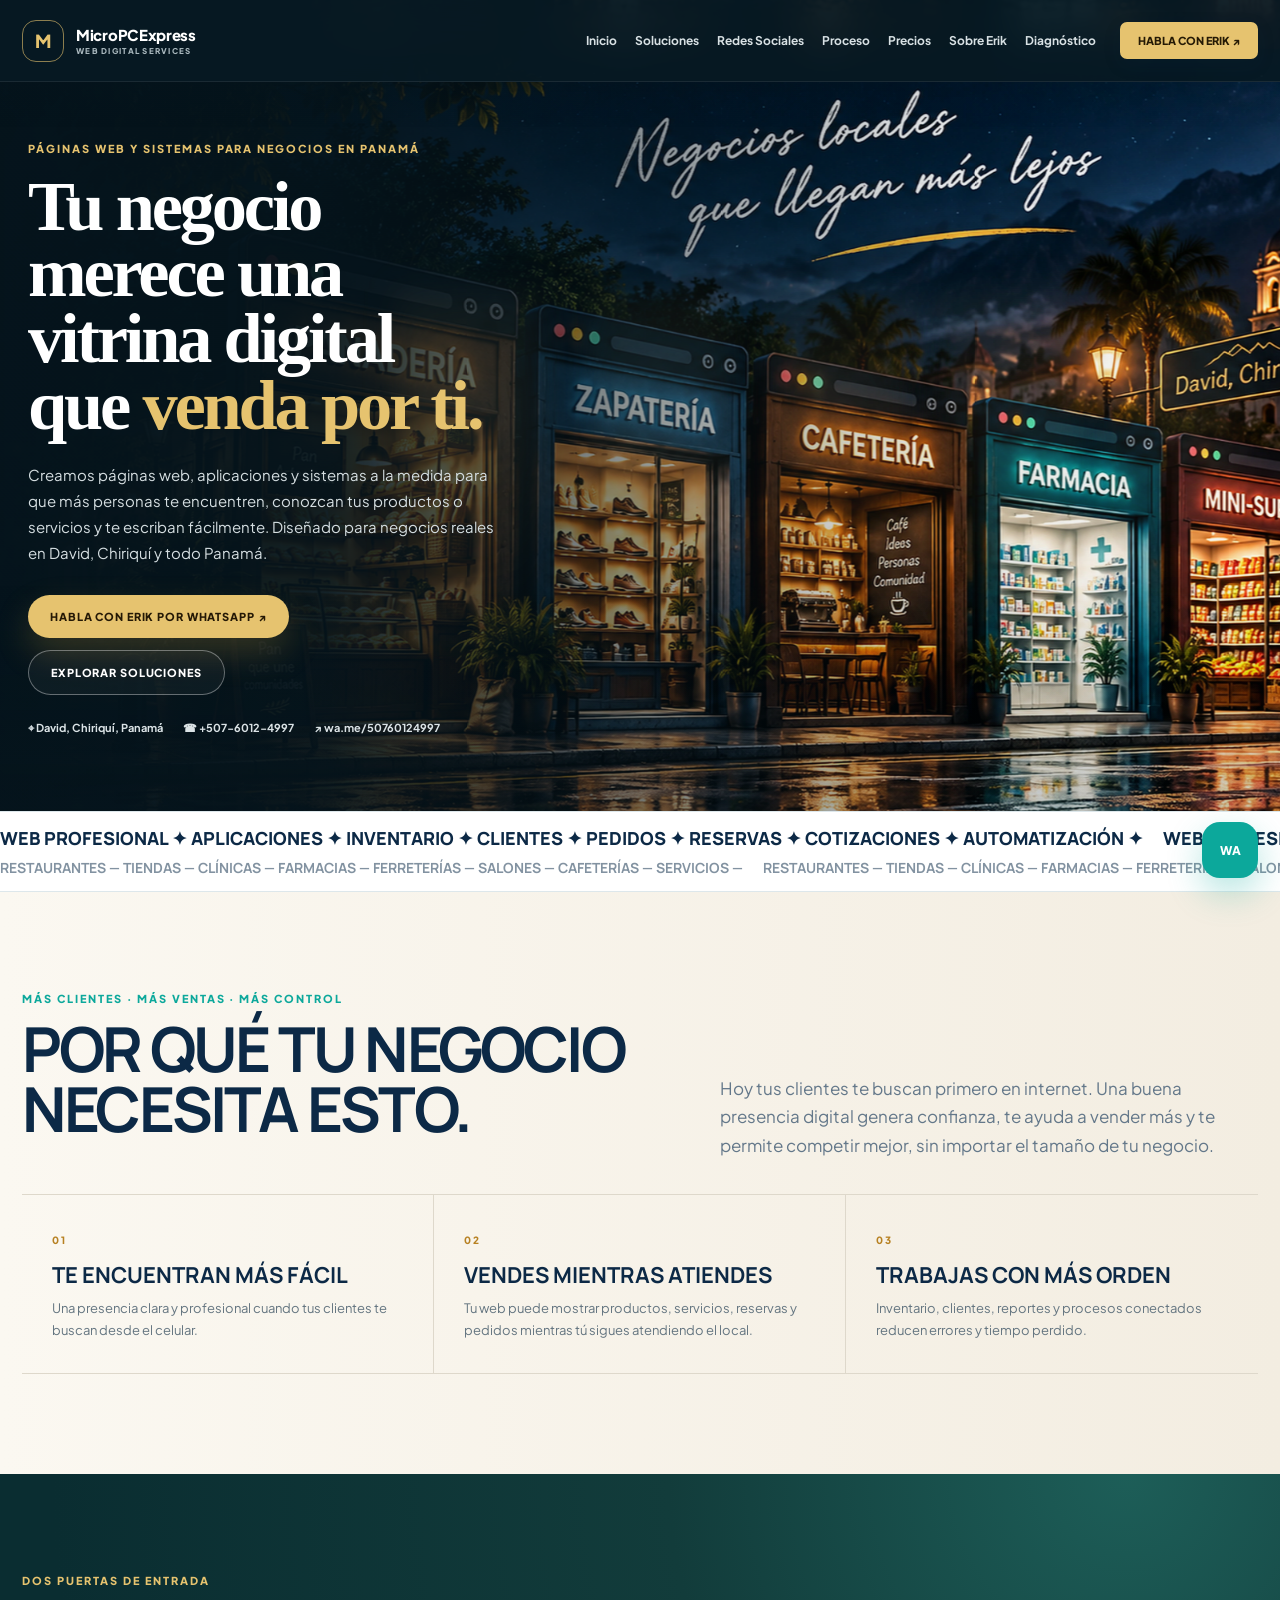
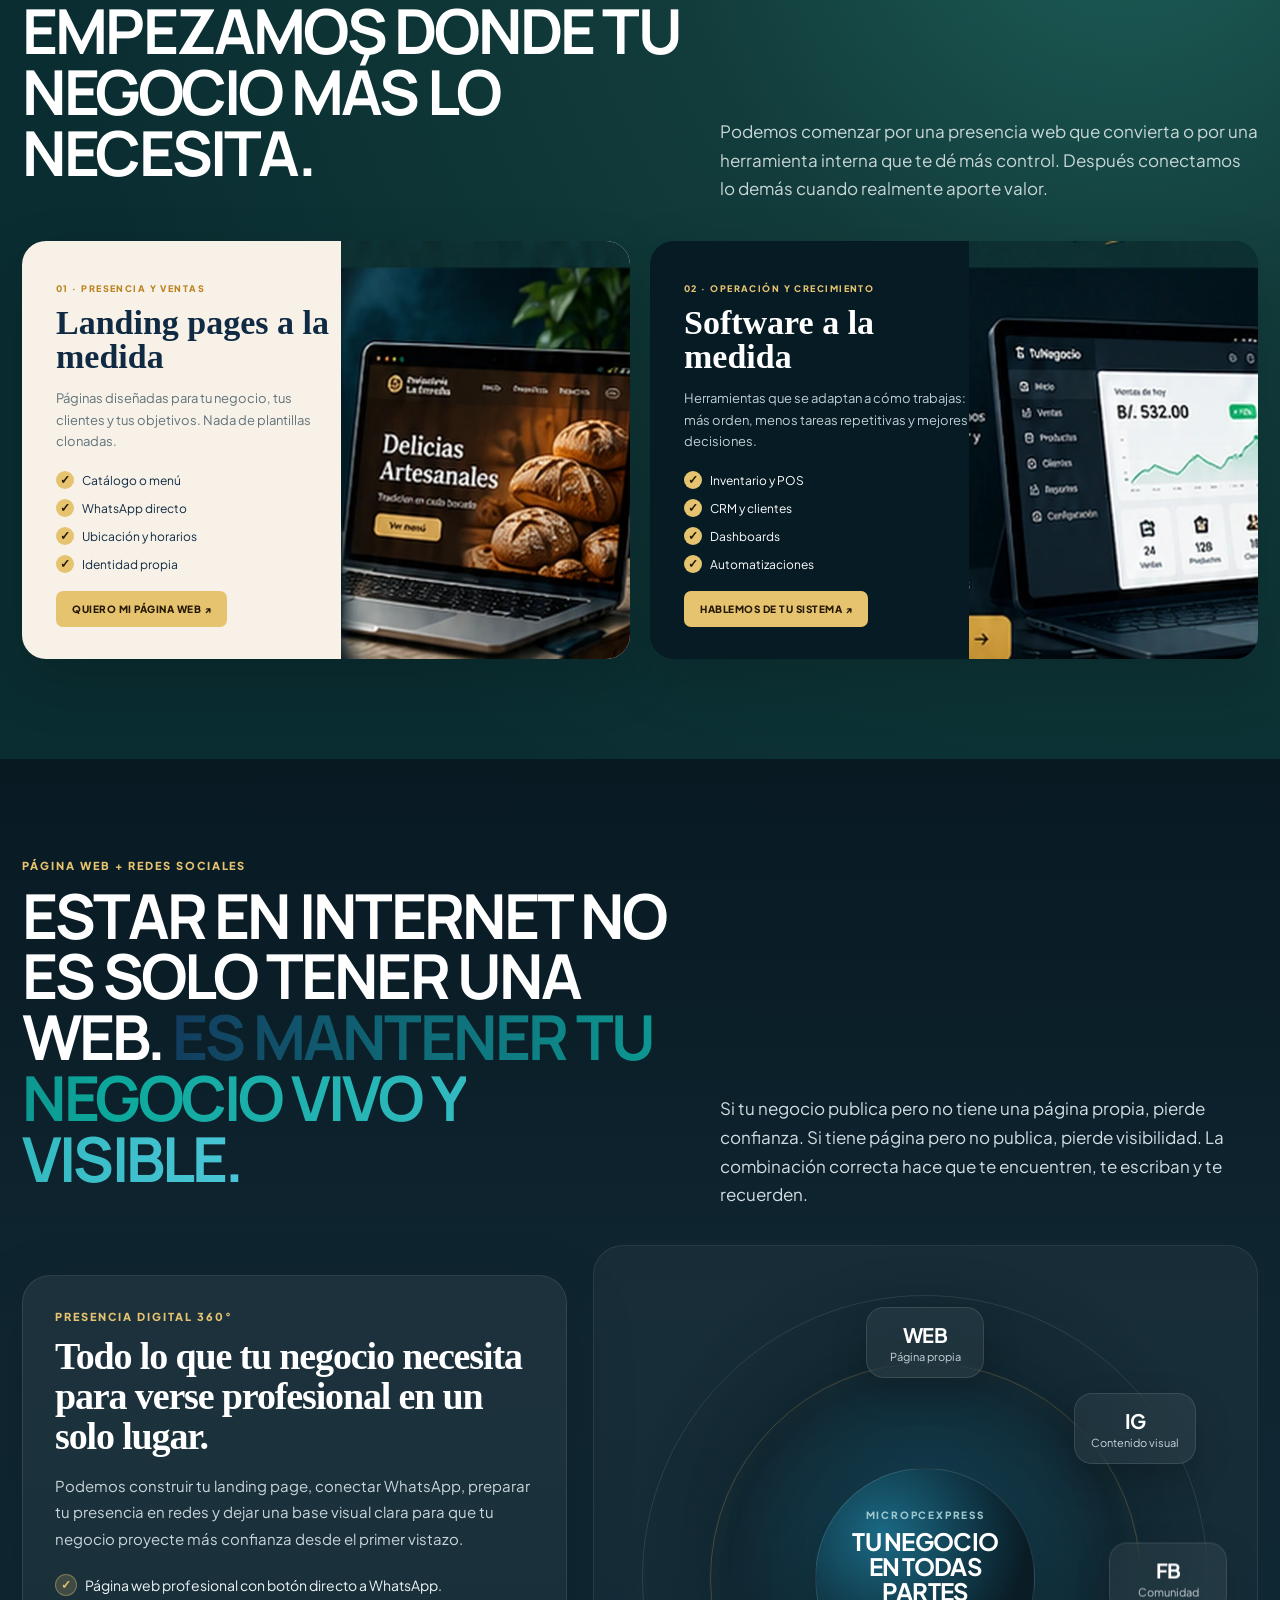
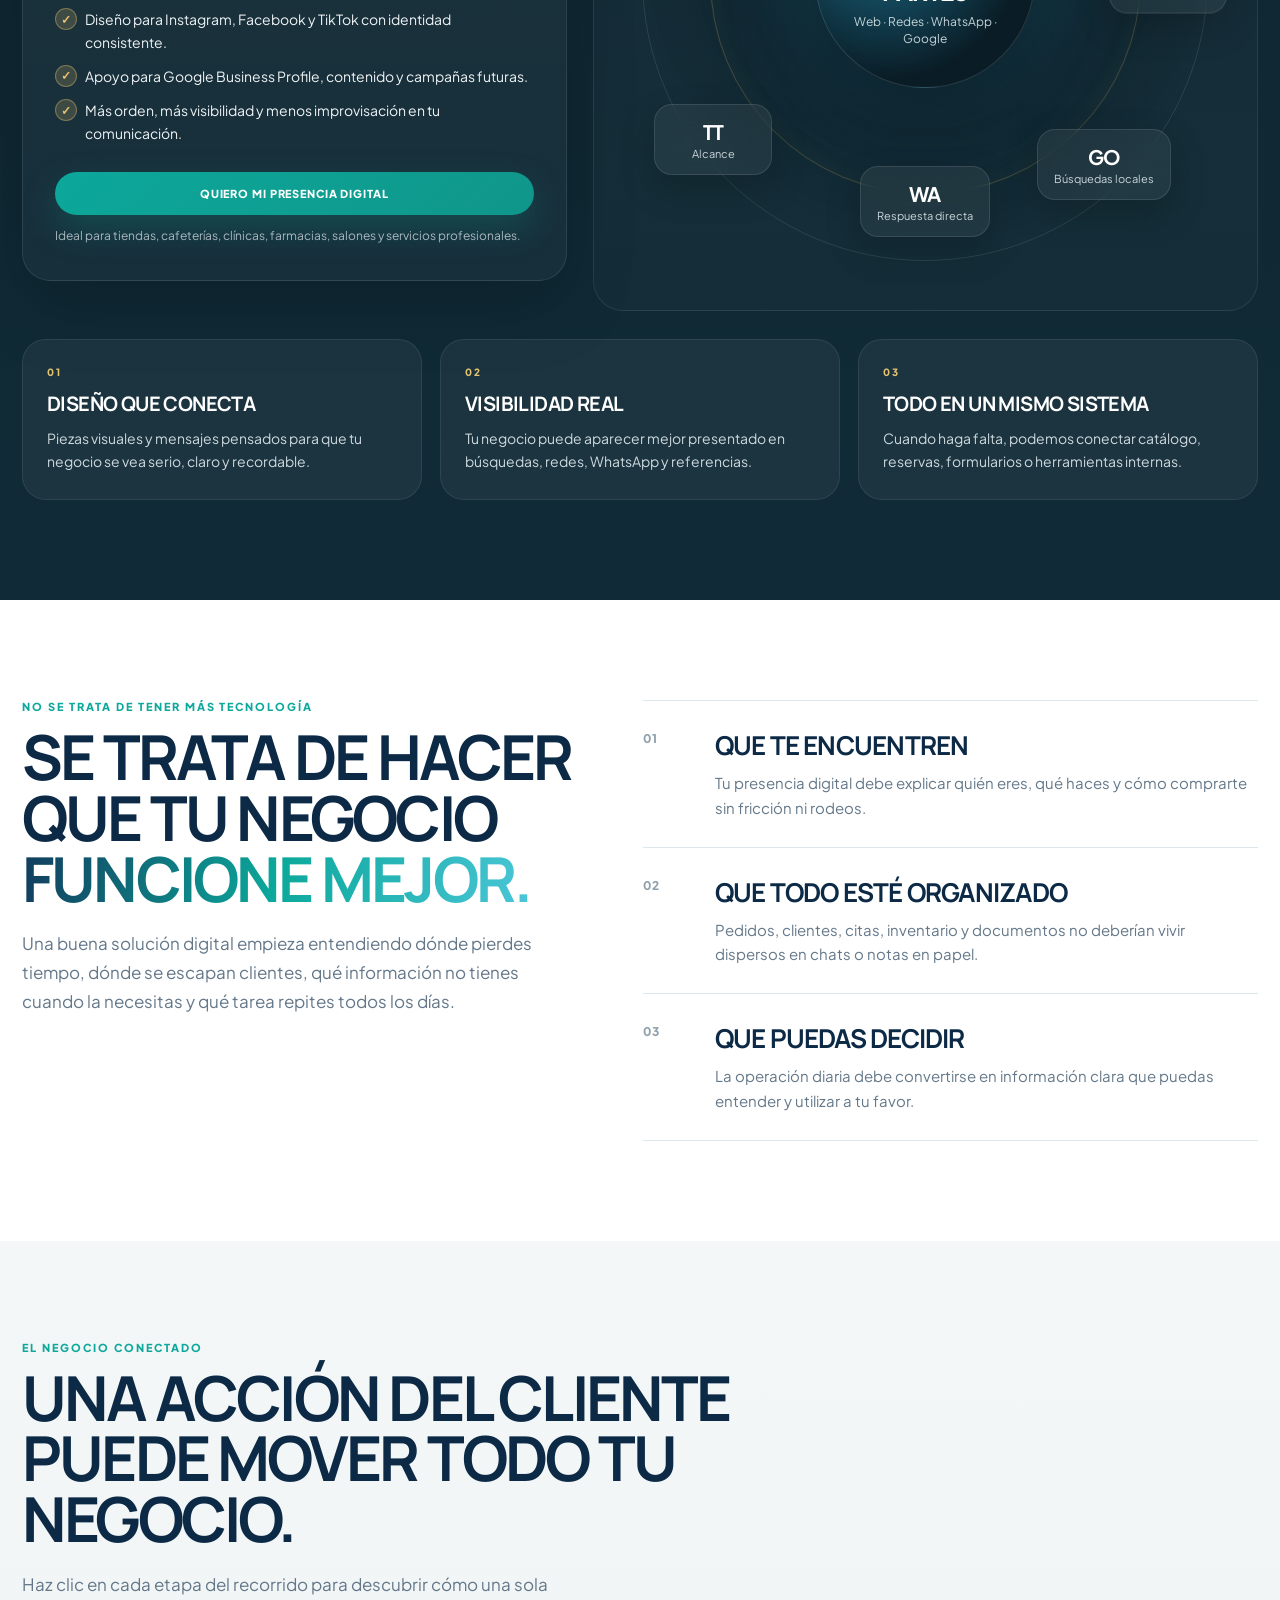
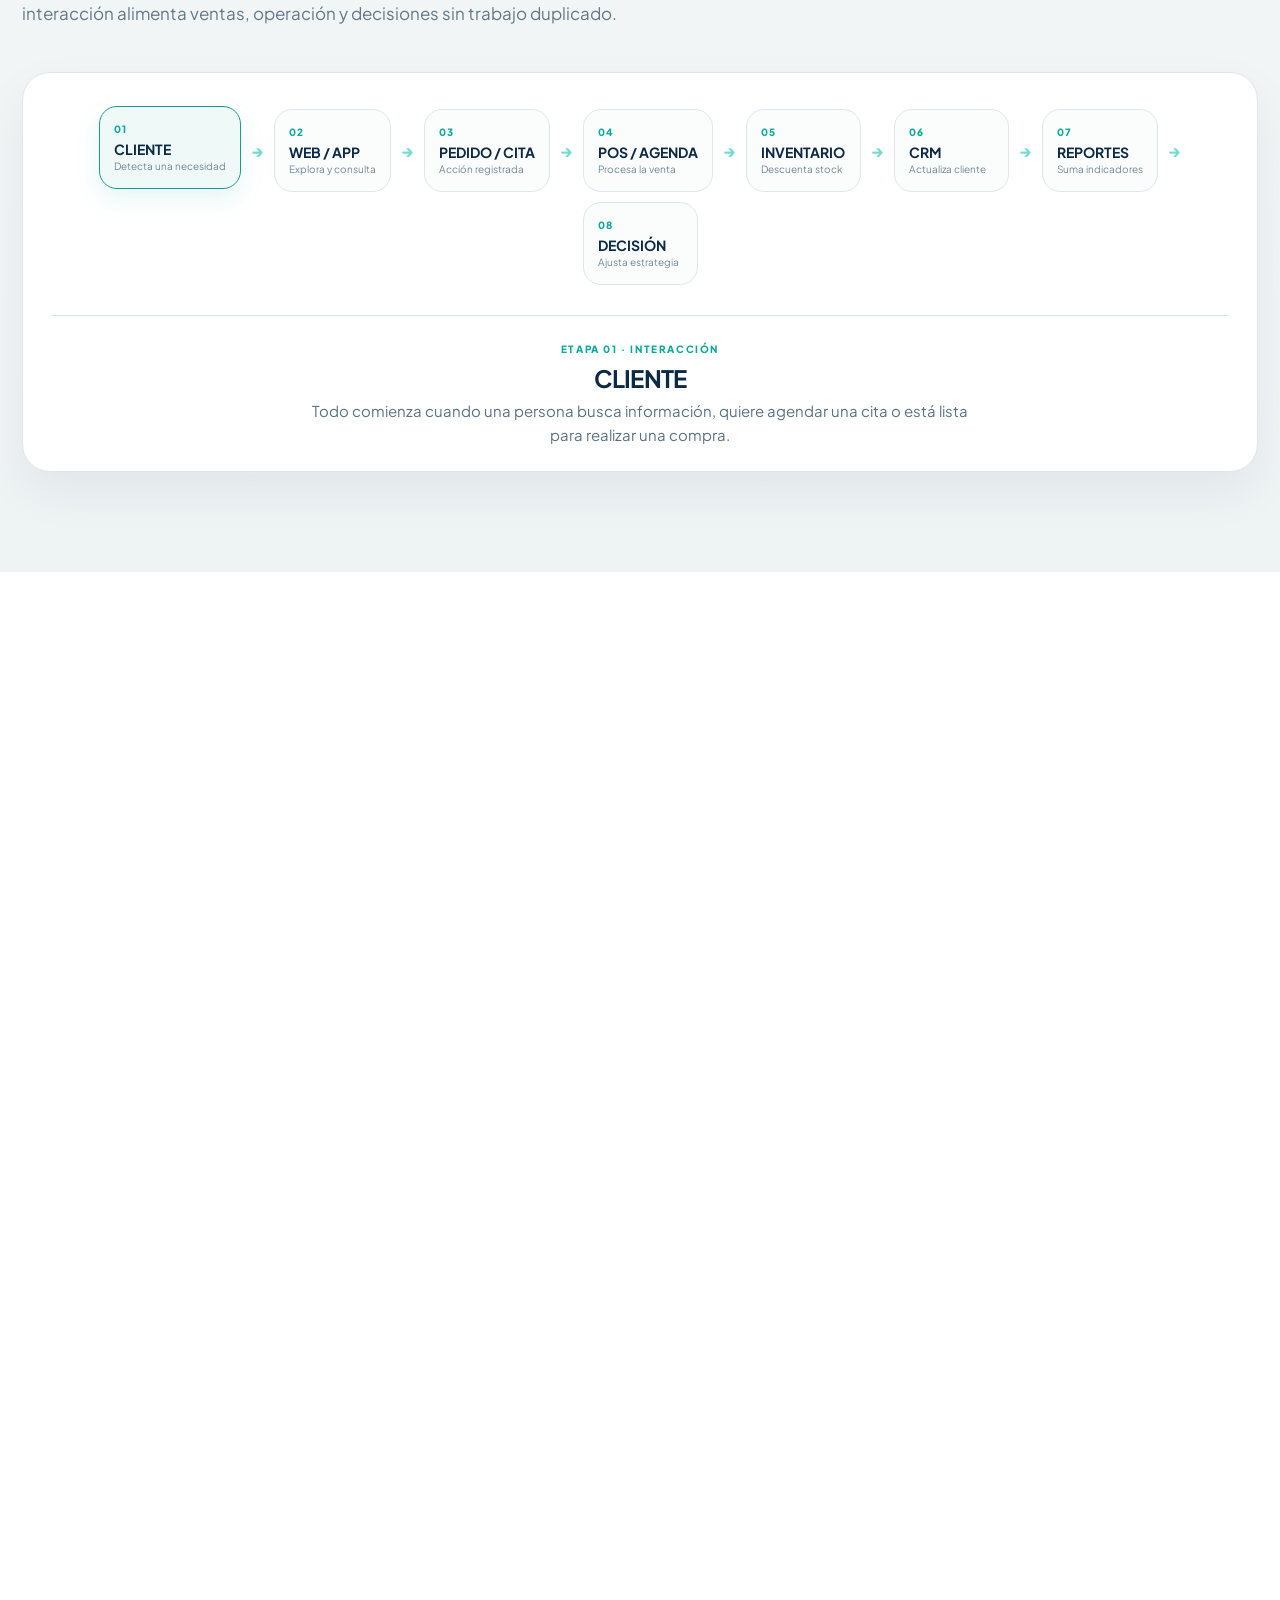
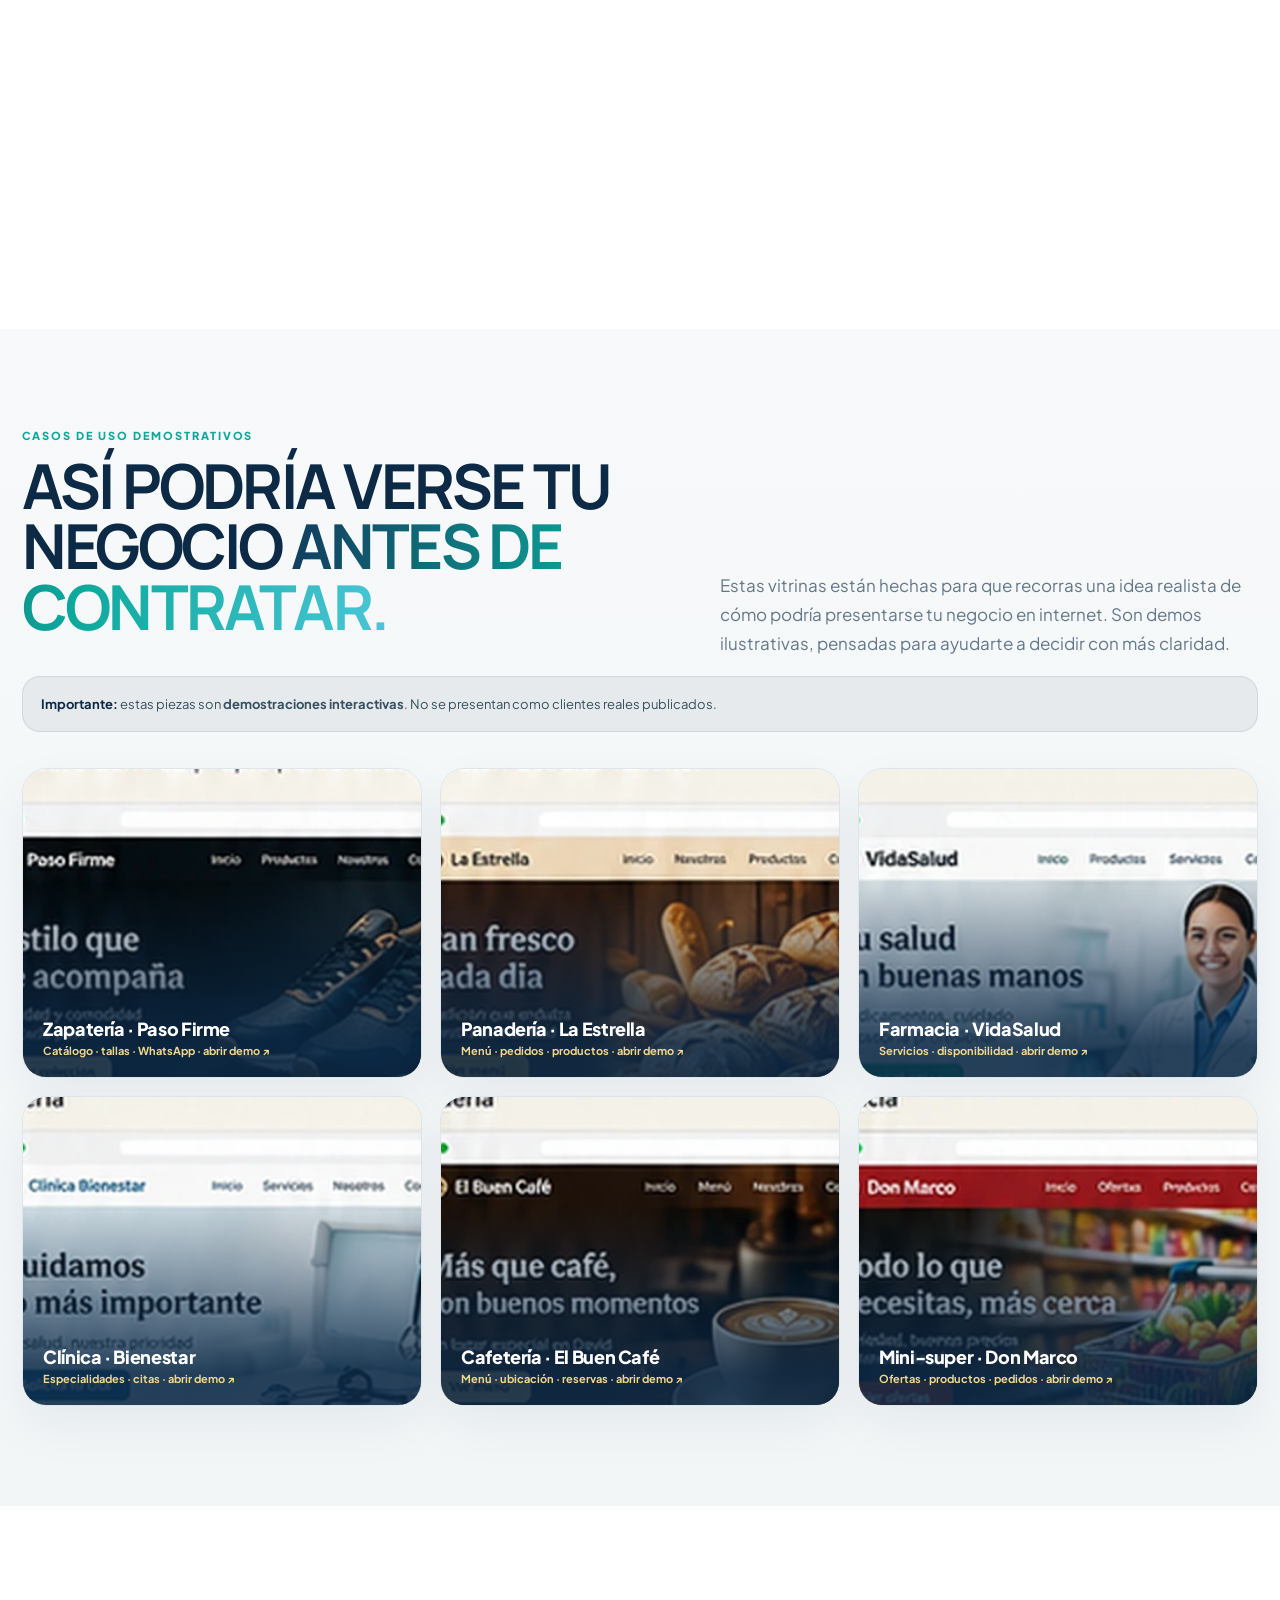
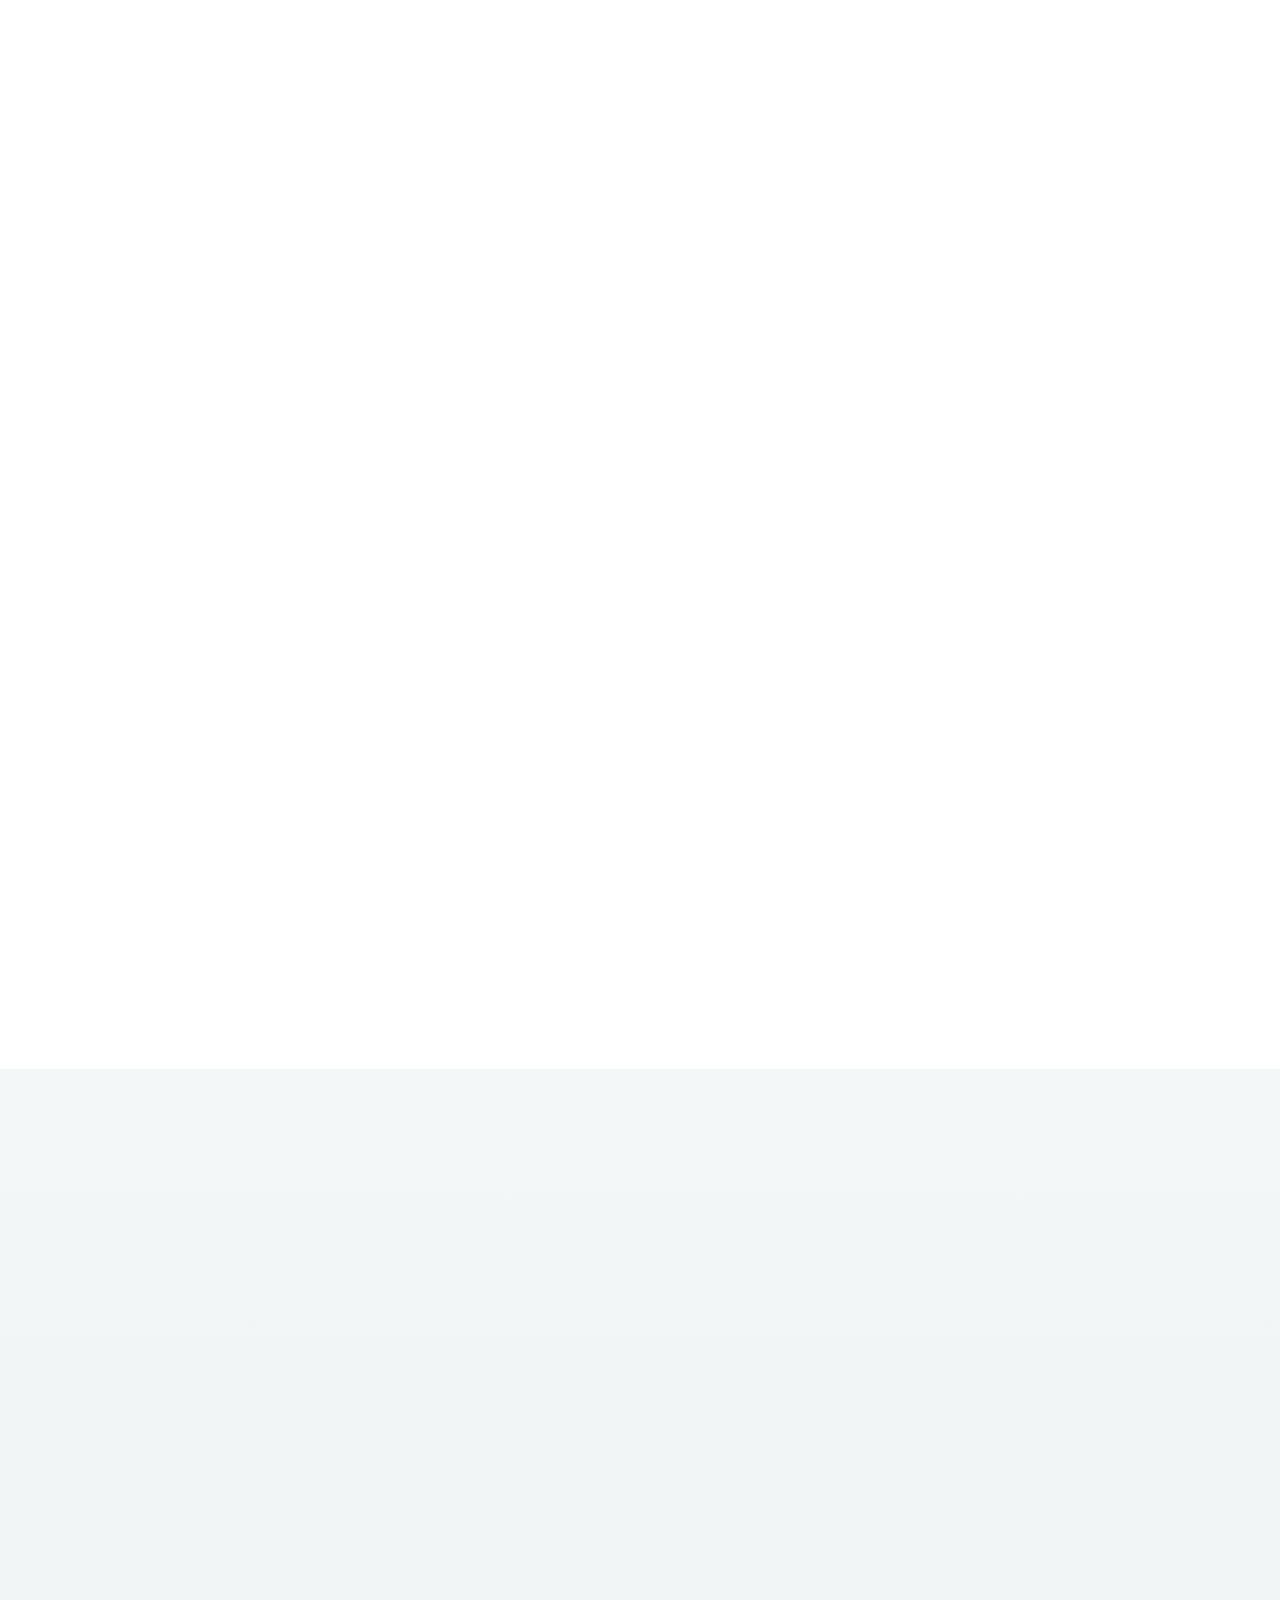
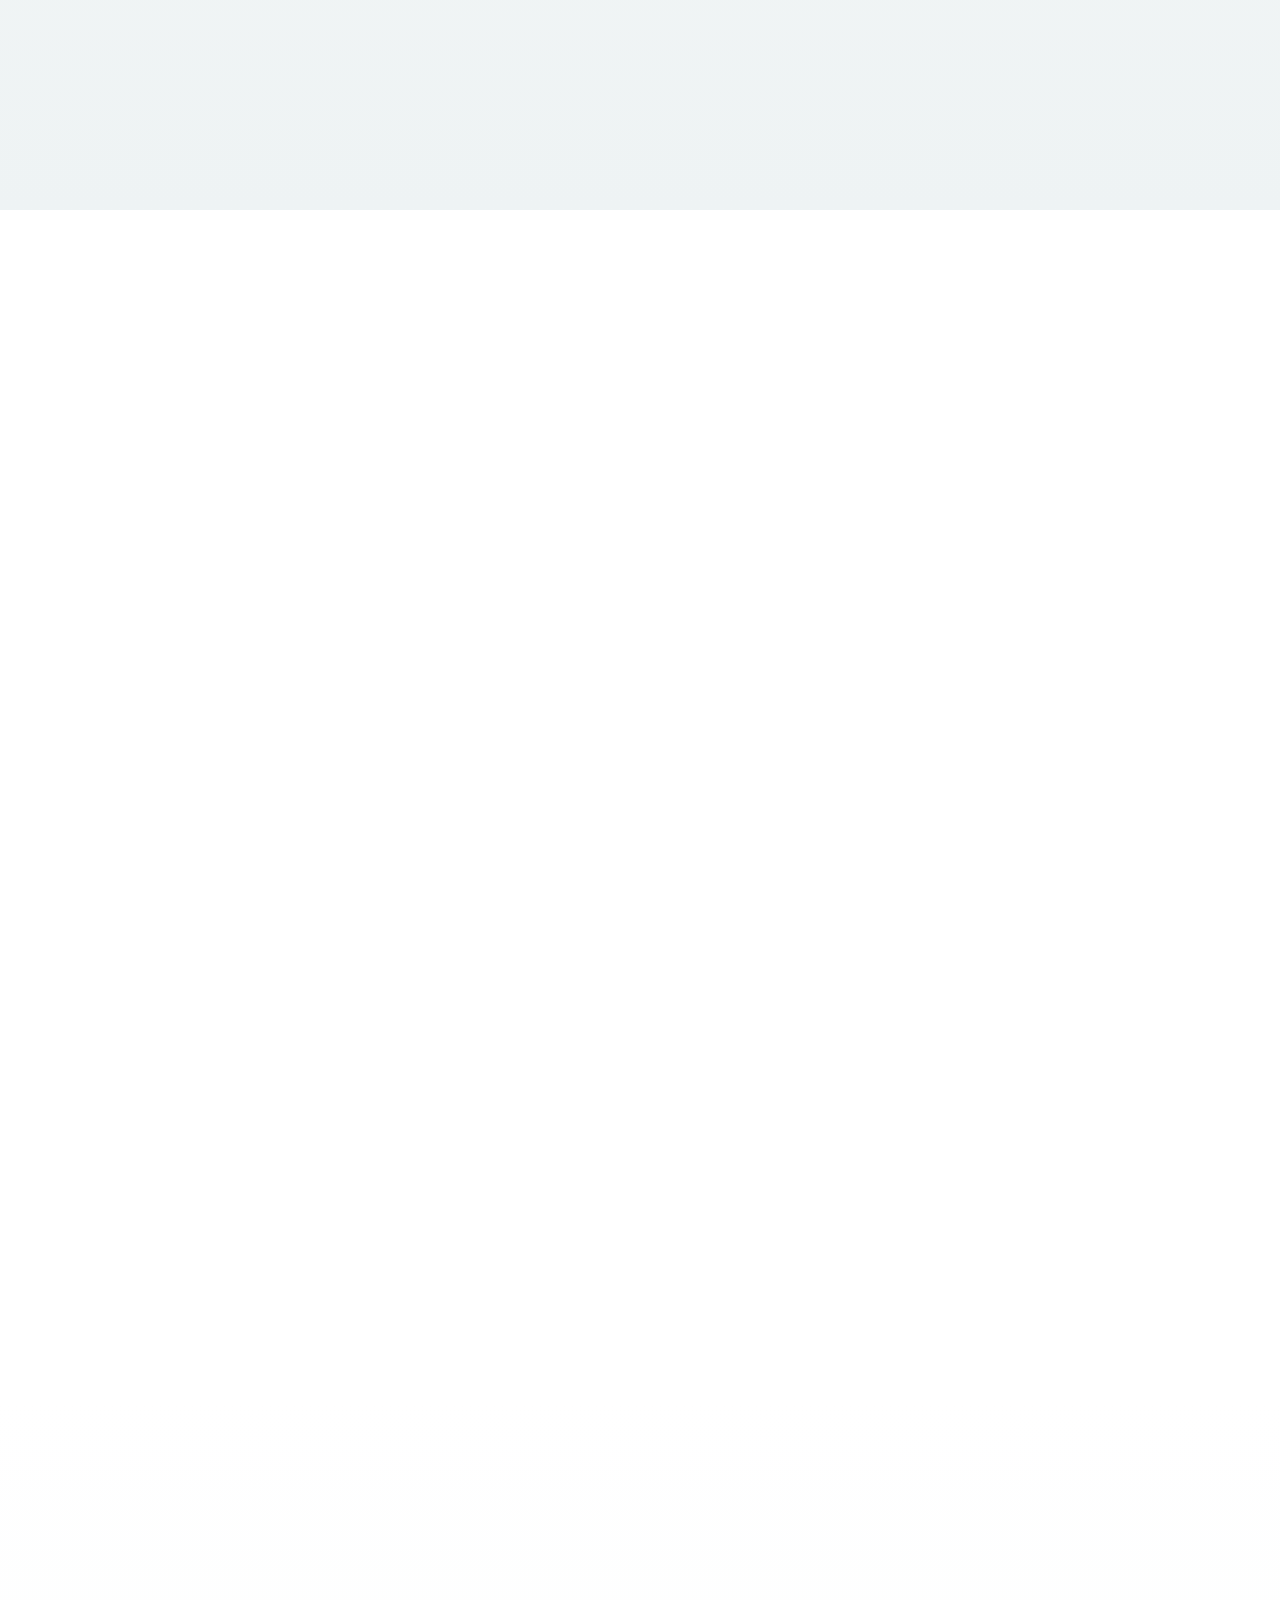
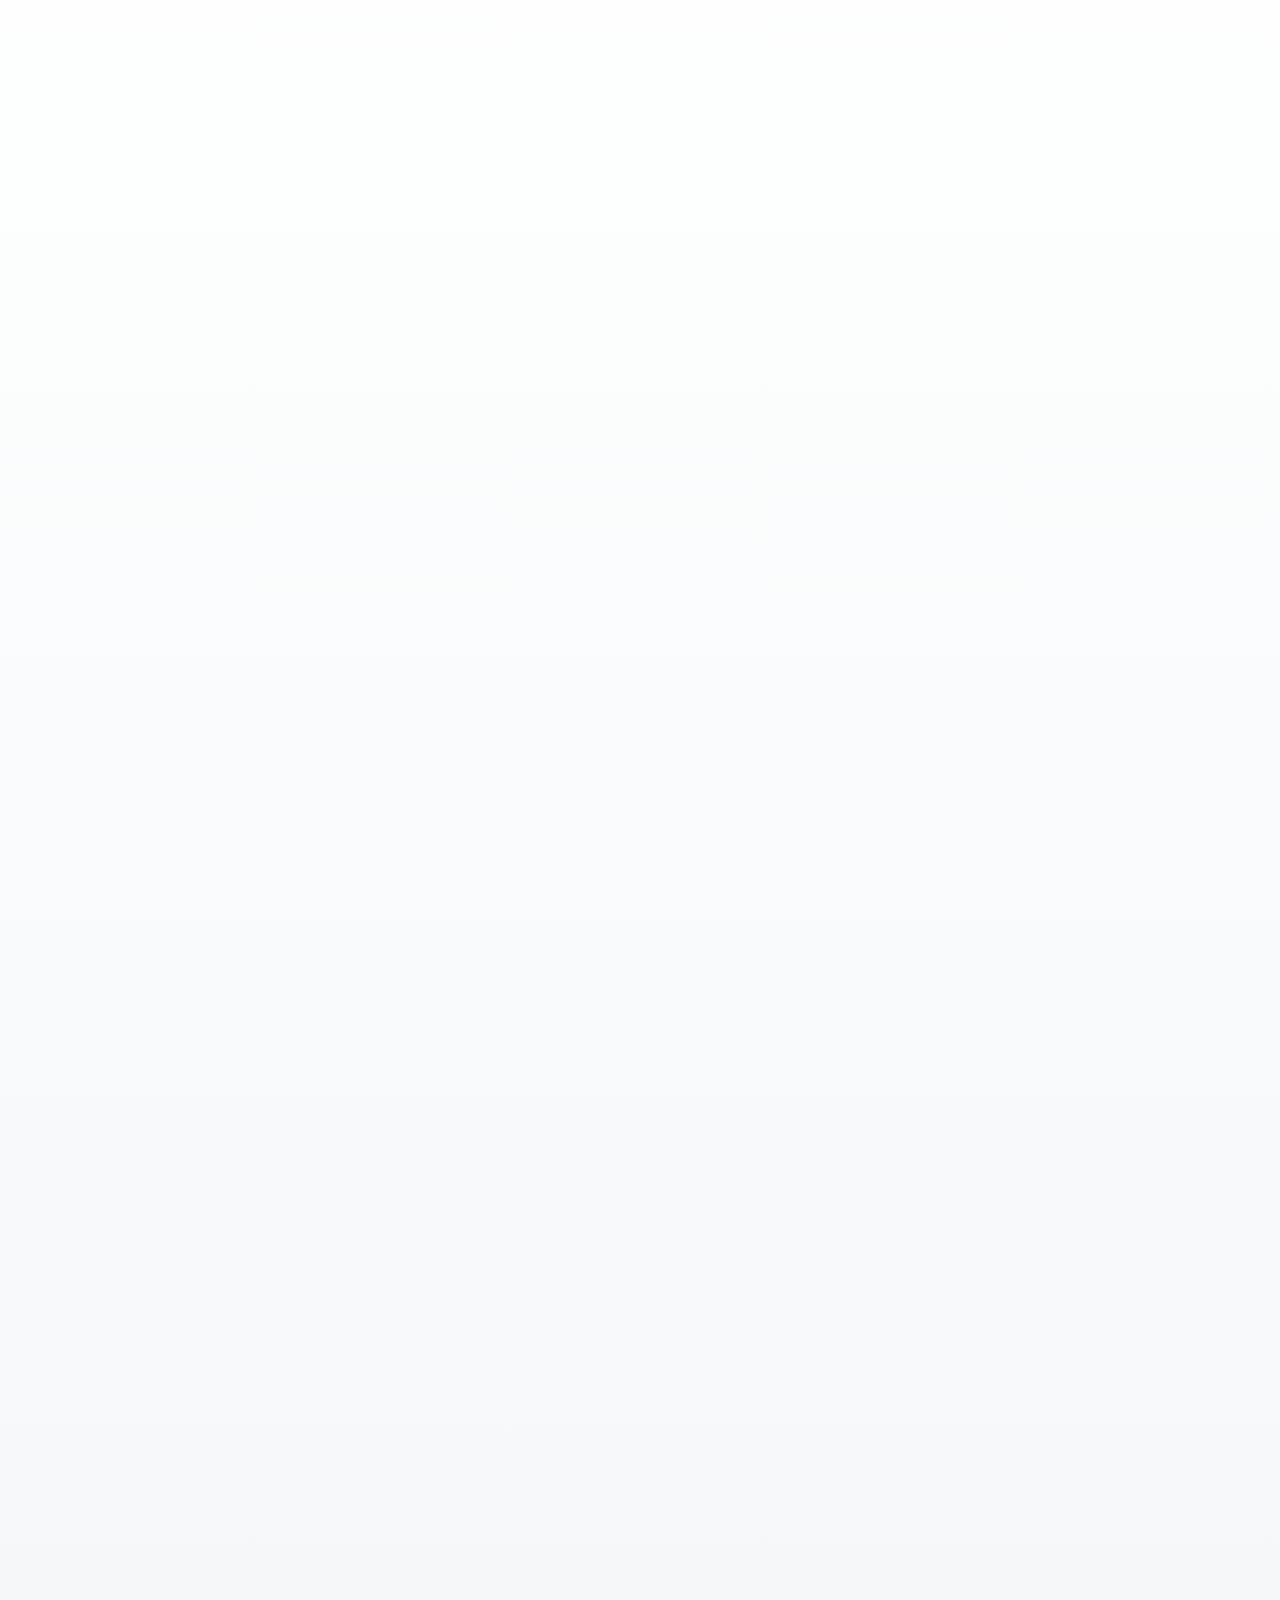
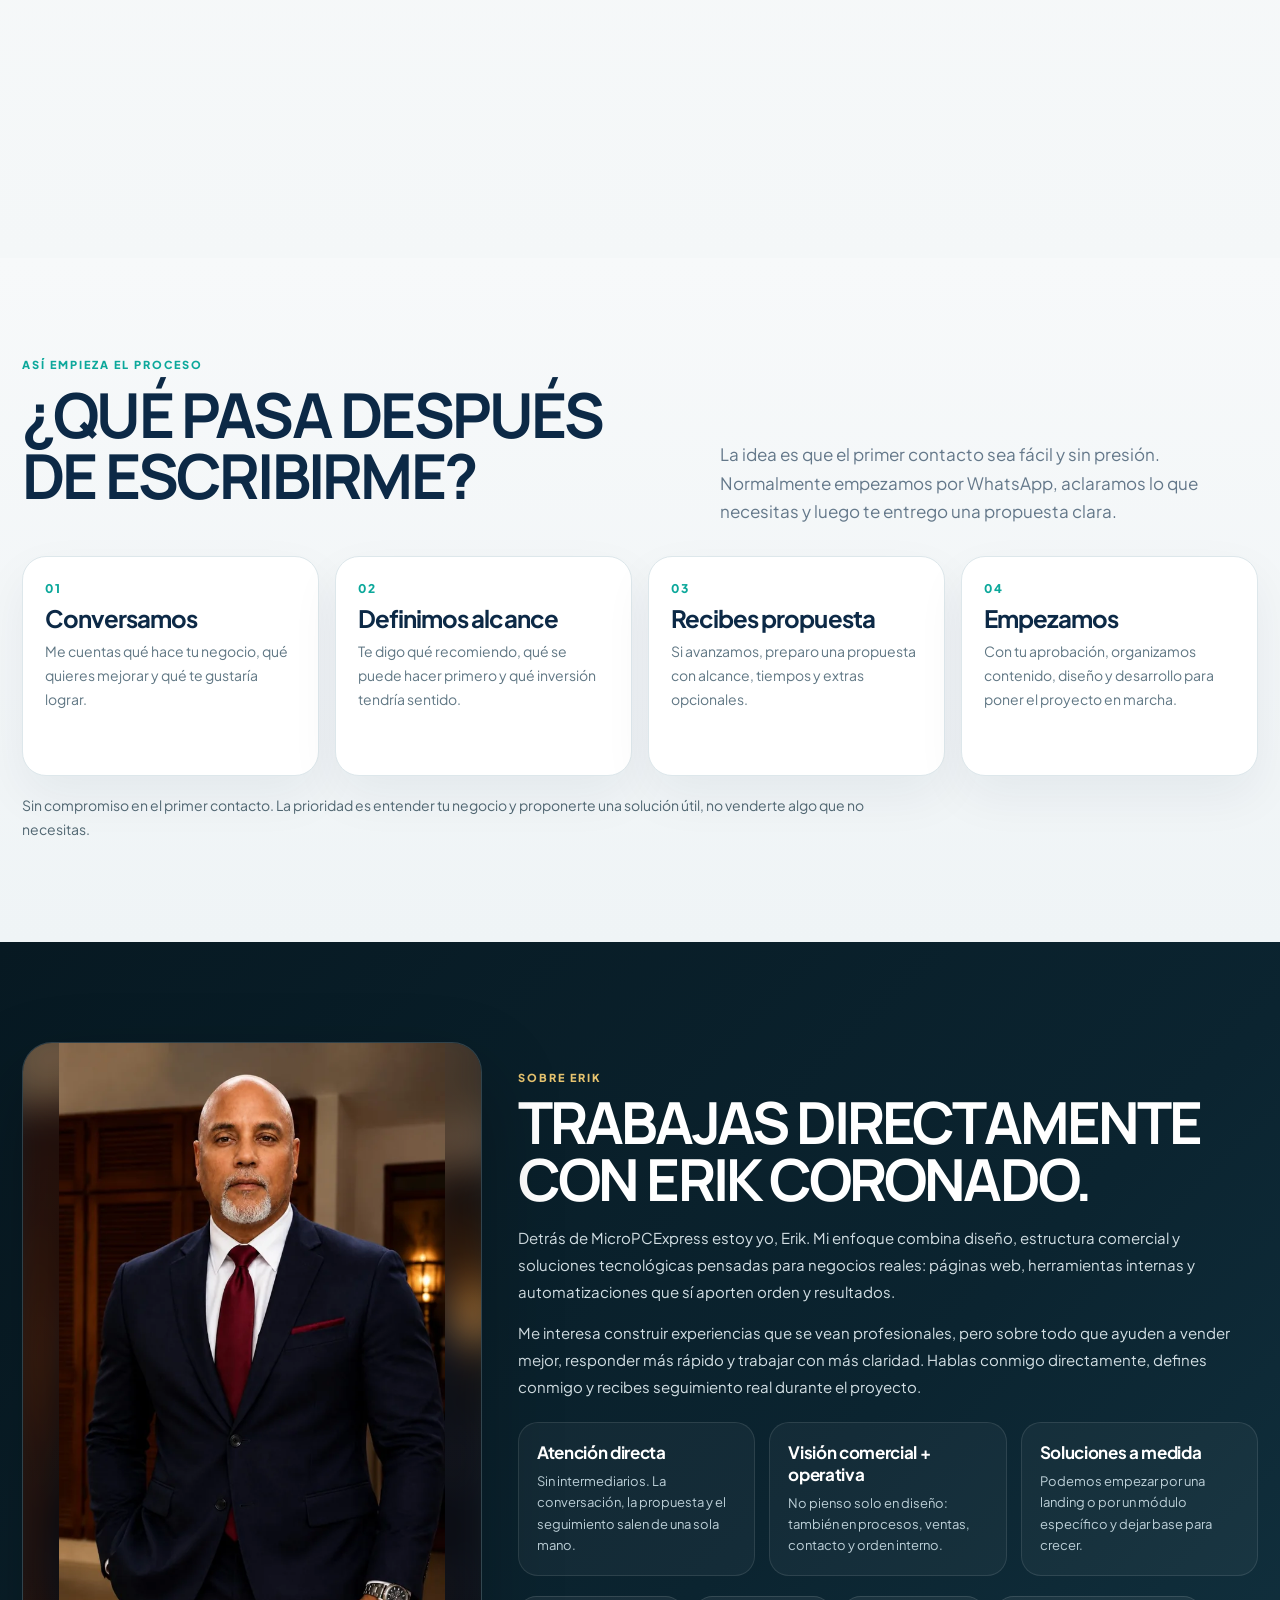
==== commit ff0c2975: "V15.3 - Ajuste visual de foto en sección Sobre Erik" ====
--- a/index.html
+++ b/index.html
@@ -9,6 +9,7 @@
 <meta property="og:title" content="MicroPCExpress | Soluciones Digitales para Negocios" />
 <meta property="og:description" content="Páginas web profesionales, e-commerce, aplicaciones y sistemas digitales diseñados para hacer crecer y organizar empresas." />
 <meta property="og:type" content="website" />
+<meta property="og:url" content="https://micropcexpress-web.ercoronado17.workers.dev/" />
 <meta property="og:locale" content="es_PA" />
 <meta property="og:image" content="assets/og-cover.webp" />
 <meta property="og:image:width" content="1200" />
@@ -18,7 +19,7 @@
 <meta name="twitter:title" content="MicroPCExpress | Soluciones Digitales" />
 <meta name="twitter:description" content="Páginas web, aplicaciones, e-commerce y sistemas para negocios en David, Chiriquí, Panamá." />
 <meta name="twitter:image" content="assets/og-cover.webp" />
-<link rel="canonical" href="/" />
+<link rel="canonical" href="https://micropcexpress-web.ercoronado17.workers.dev/" />
 <link rel="icon" href="assets/favicon.svg" type="image/svg+xml" />
 <link rel="manifest" href="site.webmanifest" />
 <link rel="preconnect" href="https://fonts.googleapis.com" />
@@ -32,7 +33,7 @@
   "description":"Soluciones digitales para pequeños y medianos negocios: páginas web, aplicaciones, inventario, CRM y sistemas a medida.",
   "telephone":"+50760124997",
   "image":"assets/og-cover.webp",
-  "url":"/",
+  "url":"https://micropcexpress-web.ercoronado17.workers.dev/",
   "address":{"@type":"PostalAddress","addressLocality":"David","addressRegion":"Chiriquí","addressCountry":"PA"},
   "areaServed":[{"@type":"City","name":"David"},{"@type":"AdministrativeArea","name":"Chiriquí"},{"@type":"Country","name":"Panamá"}],
   "serviceType":["Páginas web profesionales","eCommerce","Aplicaciones móviles","Sistemas de inventario","CRM","POS","Automatización"]
@@ -53,6 +54,7 @@
     <a href="#presencia-digital">Redes Sociales</a>
     <a href="#proceso">Proceso</a>
     <a href="#precios">Precios</a>
+    <a href="#erik">Sobre Erik</a>
     <a href="#diagnostico">Diagnóstico</a>
   </nav>
   <div class="header-right">
@@ -78,8 +80,9 @@
     <li><a href="#industrias"><em>04</em><span>INDUSTRIAS</span></a></li>
     <li><a href="#proceso"><em>05</em><span>PROCESO</span></a></li>
     <li><a href="#precios"><em>06</em><span>PRECIOS</span></a></li>
-    <li><a href="#diagnostico"><em>07</em><span>DIAGNÓSTICO</span></a></li>
-    <li><a href="#contacto"><em>08</em><span>CONTACTO</span></a></li>
+    <li><a href="#erik"><em>07</em><span>SOBRE ERIK</span></a></li>
+    <li><a href="#diagnostico"><em>08</em><span>DIAGNÓSTICO</span></a></li>
+    <li><a href="#contacto"><em>09</em><span>CONTACTO</span></a></li>
   </ol>
   <a class="menu-mobile-cta" href="https://wa.me/50760124997?text=Hola%20Erik%2C%20vi%20la%20web%20de%20MicroPCExpress%20y%20quiero%20conversar%20sobre%20mi%20negocio." target="_blank" rel="noopener">HABLA CON ERIK POR WHATSAPP ↗</a>
   <div class="menu-foot">
@@ -337,6 +340,44 @@
   <noscript><div class="nojs-note">Las demos interactivas necesitan JavaScript. Aun así puedes revisar los servicios y contactar directamente a Erik por WhatsApp al +507 6012-4997.</div></noscript>
 </section>
 
+<!-- CASOS / PORTAFOLIO DEMOSTRATIVO -->
+<section class="showroom-section section" id="casos">
+  <div class="section-head two reveal">
+    <div>
+      <span class="eyebrow">CASOS DE USO DEMOSTRATIVOS</span>
+      <h2>ASÍ PODRÍA VERSE TU NEGOCIO <span>ANTES DE CONTRATAR.</span></h2>
+    </div>
+    <p>Estas vitrinas están hechas para que recorras una idea realista de cómo podría presentarse tu negocio en internet. Son demos ilustrativas, pensadas para ayudarte a decidir con más claridad.</p>
+  </div>
+  <div class="trust-note reveal"><strong>Importante:</strong> estas piezas son <b>demostraciones interactivas</b>. No se presentan como clientes reales publicados.</div>
+  <div class="showroom-grid full-preview-grid reveal">
+    <article class="showroom-item" tabindex="0" role="button" aria-label="Abrir demo interactiva de Zapatería Paso Firme">
+      <img src="assets/example-zapateria.webp" alt="Demo interactiva para una zapatería" loading="lazy" decoding="async" />
+      <div class="showroom-overlay"><span>Zapatería · Paso Firme</span><small>Catálogo · tallas · WhatsApp · abrir demo ↗</small></div>
+    </article>
+    <article class="showroom-item" tabindex="0" role="button" aria-label="Abrir demo interactiva de Panadería La Estrella">
+      <img src="assets/example-panaderia.webp" alt="Demo interactiva para una panadería" loading="lazy" decoding="async" />
+      <div class="showroom-overlay"><span>Panadería · La Estrella</span><small>Menú · pedidos · productos · abrir demo ↗</small></div>
+    </article>
+    <article class="showroom-item" tabindex="0" role="button" aria-label="Abrir demo interactiva de Farmacia VidaSalud">
+      <img src="assets/example-farmacia.webp" alt="Demo interactiva para una farmacia" loading="lazy" decoding="async" />
+      <div class="showroom-overlay"><span>Farmacia · VidaSalud</span><small>Servicios · disponibilidad · abrir demo ↗</small></div>
+    </article>
+    <article class="showroom-item" tabindex="0" role="button" aria-label="Abrir demo interactiva de Clínica Bienestar">
+      <img src="assets/example-clinica.webp" alt="Demo interactiva para una clínica" loading="lazy" decoding="async" />
+      <div class="showroom-overlay"><span>Clínica · Bienestar</span><small>Especialidades · citas · abrir demo ↗</small></div>
+    </article>
+    <article class="showroom-item" tabindex="0" role="button" aria-label="Abrir demo interactiva de Cafetería El Buen Café">
+      <img src="assets/example-cafeteria.webp" alt="Demo interactiva para una cafetería" loading="lazy" decoding="async" />
+      <div class="showroom-overlay"><span>Cafetería · El Buen Café</span><small>Menú · ubicación · reservas · abrir demo ↗</small></div>
+    </article>
+    <article class="showroom-item" tabindex="0" role="button" aria-label="Abrir demo interactiva de Mini-super Don Marco">
+      <img src="assets/example-minisuper.webp" alt="Demo interactiva para un mini-super" loading="lazy" decoding="async" />
+      <div class="showroom-overlay"><span>Mini-super · Don Marco</span><small>Ofertas · productos · pedidos · abrir demo ↗</small></div>
+    </article>
+  </div>
+</section>
+
 <!-- INDUSTRIAS -->
 <section class="industries section" id="industrias">
   <div class="section-head two reveal">
@@ -490,6 +531,65 @@
   <div class="pricing-summary reveal">
     <p><strong>En corto:</strong> si alguien quiere algo funcional y serio para empezar, la referencia es <b>US$249</b>. Si quiere una página más fuerte y más vendedora, <b>US$399</b> es la mejor relación valor / impacto. Y si desea una propuesta más exclusiva y visualmente superior, el punto recomendado es <b>US$649</b>.</p>
   </div>
+
+  <div class="pricing-terms reveal">
+    <div>
+      <b>¿Qué incluyen y qué no incluyen estos precios?</b>
+      <p>Si quieres mayor claridad antes de escribir, puedes revisar un resumen corto de condiciones, tiempos y forma habitual de trabajo.</p>
+    </div>
+    <button class="btn ghost" id="termsOpen" type="button">VER TÉRMINOS DEL SERVICIO</button>
+  </div>
+
+</section>
+
+
+
+<!-- CÓMO INICIAMOS -->
+<section class="start-journey section" id="como-iniciamos">
+  <div class="section-head two reveal">
+    <div>
+      <span class="eyebrow">ASÍ EMPIEZA EL PROCESO</span>
+      <h2>¿QUÉ PASA DESPUÉS DE ESCRIBIRME?</h2>
+    </div>
+    <p>La idea es que el primer contacto sea fácil y sin presión. Normalmente empezamos por WhatsApp, aclaramos lo que necesitas y luego te entrego una propuesta clara.</p>
+  </div>
+  <div class="journey-grid reveal">
+    <article><small>01</small><b>Conversamos</b><p>Me cuentas qué hace tu negocio, qué quieres mejorar y qué te gustaría lograr.</p></article>
+    <article><small>02</small><b>Definimos alcance</b><p>Te digo qué recomiendo, qué se puede hacer primero y qué inversión tendría sentido.</p></article>
+    <article><small>03</small><b>Recibes propuesta</b><p>Si avanzamos, preparo una propuesta con alcance, tiempos y extras opcionales.</p></article>
+    <article><small>04</small><b>Empezamos</b><p>Con tu aprobación, organizamos contenido, diseño y desarrollo para poner el proyecto en marcha.</p></article>
+  </div>
+  <div class="journey-note reveal">Sin compromiso en el primer contacto. La prioridad es entender tu negocio y proponerte una solución útil, no venderte algo que no necesitas.</div>
+</section>
+
+<!-- SOBRE ERIK -->
+<section class="about-erik section" id="erik">
+  <div class="about-erik-media reveal">
+    <div class="about-photo-card">
+      <img src="assets/erik-about-640.webp" srcset="assets/erik-about-640.webp 640w, assets/erik-about.webp 960w" sizes="(max-width: 960px) 100vw, 460px" alt="Retrato profesional de Erik Coronado, fundador de MicroPCExpress" loading="lazy" decoding="async" />
+    </div>
+  </div>
+  <div class="about-erik-copy reveal">
+    <span class="eyebrow">SOBRE ERIK</span>
+    <h2>TRABAJAS DIRECTAMENTE CON ERIK CORONADO.</h2>
+    <p>Detrás de MicroPCExpress estoy yo, Erik. Mi enfoque combina diseño, estructura comercial y soluciones tecnológicas pensadas para negocios reales: páginas web, herramientas internas y automatizaciones que sí aporten orden y resultados.</p>
+    <p>Me interesa construir experiencias que se vean profesionales, pero sobre todo que ayuden a vender mejor, responder más rápido y trabajar con más claridad. Hablas conmigo directamente, defines conmigo y recibes seguimiento real durante el proyecto.</p>
+    <div class="erik-values">
+      <article><b>Atención directa</b><span>Sin intermediarios. La conversación, la propuesta y el seguimiento salen de una sola mano.</span></article>
+      <article><b>Visión comercial + operativa</b><span>No pienso solo en diseño: también en procesos, ventas, contacto y orden interno.</span></article>
+      <article><b>Soluciones a medida</b><span>Podemos empezar por una landing o por un módulo específico y dejar base para crecer.</span></article>
+    </div>
+    <div class="erik-chip-row">
+      <span>Diseño web profesional</span>
+      <span>Sistemas a medida</span>
+      <span>Automatización útil</span>
+      <span>Atención desde David, Chiriquí</span>
+    </div>
+    <div class="about-erik-actions">
+      <a class="btn primary magnetic" href="https://wa.me/50760124997?text=Hola%20Erik%2C%20quiero%20hablar%20contigo%20sobre%20mi%20negocio." target="_blank" rel="noopener">ESCRIBIR A ERIK ↗</a>
+      <button class="btn ghost" id="termsOpenFromErik" type="button">VER TÉRMINOS DEL SERVICIO</button>
+    </div>
+  </div>
 </section>
 
 <!-- DIAGNÓSTICO INTERACTIVO (MINI CONSULTOR) -->
@@ -583,6 +683,7 @@
     <a href="#industrias">Industrias</a>
     <a href="#proceso">Proceso</a>
     <a href="#precios">Precios</a>
+    <a href="#erik">Sobre Erik</a>
     <a href="#diagnostico">Diagnóstico</a>
     <a href="#contacto">Contacto</a>
   </div>
@@ -591,6 +692,7 @@
     <span>David · Chiriquí · Panamá</span>
     <span>WhatsApp: +507 6012-4997</span>
     <button class="footer-link" id="privacyFooter" type="button">Ver aviso de privacidad</button>
+    <button class="footer-link" id="termsFooter" type="button">Ver términos del servicio</button>
   </div>
 </footer>
 
@@ -639,6 +741,35 @@
   </div>
 </div>
 
+<!-- TÉRMINOS DEL SERVICIO -->
+<div class="privacy-modal terms-modal" id="termsModal" role="dialog" aria-modal="true" aria-labelledby="termsTitle" aria-hidden="true">
+  <button class="privacy-backdrop" id="termsBackdrop" type="button" aria-label="Cerrar términos del servicio"></button>
+  <div class="privacy-card terms-card" role="document">
+    <button class="privacy-close" id="termsClose" aria-label="Cerrar términos del servicio">×</button>
+    <div class="terms-header">
+      <span class="eyebrow">TÉRMINOS DEL SERVICIO</span>
+      <h2 id="termsTitle">Resumen corto antes de contratar</h2>
+      <p>Una vista rápida para que tengas claridad antes de escribir o aprobar una propuesta.</p>
+    </div>
+    <div class="terms-quick">
+      <span><b>Pago habitual</b><small>50% para iniciar · 50% antes de entrega</small></span>
+      <span><b>Incluye revisiones</b><small>Ajustes razonables dentro del alcance acordado</small></span>
+      <span><b>Tiempo de inicio</b><small>Corre al confirmar alcance, anticipo y contenido base</small></span>
+    </div>
+    <div class="terms-grid compact">
+      <article><b>1. Alcance del proyecto</b><p>Cada paquete es una base orientativa. El precio final puede variar según secciones, contenido, integraciones y complejidad.</p></article>
+      <article><b>2. Forma de pago</b><p>Como referencia general: <strong>50% para iniciar</strong> y <strong>50% antes de la entrega o publicación final</strong>.</p></article>
+      <article><b>3. Revisiones</b><p>Se contemplan ajustes razonables sobre el diseño y contenido definidos. Cambios extra de alcance se cotizan aparte.</p></article>
+      <article><b>4. Contenidos</b><p>Logo, textos, fotos o datos pueden venir del cliente. Si necesitas apoyo con redacción o diseño, se añade como extra.</p></article>
+      <article><b>5. Servicios de terceros</b><p>Dominio, hosting, licencias, pagos y servicios externos se cotizan aparte, salvo indicación expresa en la propuesta.</p></article>
+      <article><b>6. Tiempos de entrega</b><p>El tiempo corre cuando se aprueba alcance, se recibe el anticipo y se entrega la información mínima del proyecto.</p></article>
+    </div>
+    <div class="terms-footer-actions">
+      <button class="btn primary" id="termsAccept" type="button">ENTENDIDO</button>
+    </div>
+  </div>
+</div>
+
 <script src="config.js"></script>
 <script src="analytics.js"></script>
 <script src="app.js"></script>
--- a/styles.css
+++ b/styles.css
@@ -1072,3 +1072,277 @@
     background-image:linear-gradient(90deg,rgba(5,20,28,.99) 0%,rgba(5,20,28,.94) 27%,rgba(5,20,28,.55) 45%,rgba(5,20,28,.08) 72%,rgba(5,20,28,.01) 100%),url('assets/hero-street-1280.webp')!important;
   }
 }
+
+/* =========================================================
+   08 — TRUST / PORTFOLIO / ABOUT / TERMS
+   ========================================================= */
+.trust-note{
+  margin-top:18px;
+  padding:16px 18px;
+  border-radius:18px;
+  background:rgba(9,31,43,.06);
+  border:1px solid rgba(10,38,53,.10);
+  color:#355060;
+  font-size:13px;
+  line-height:1.7;
+}
+.trust-note strong{color:var(--navy)}
+.showroom-item:focus-visible{outline:3px solid rgba(0,174,160,.35);outline-offset:4px}
+
+.pricing-terms{
+  margin-top:22px;
+  padding:24px;
+  border-radius:24px;
+  border:1px solid var(--border);
+  background:#fff;
+  display:flex;
+  align-items:center;
+  justify-content:space-between;
+  gap:18px;
+  box-shadow:var(--shadow);
+}
+.pricing-terms b{display:block;font-size:22px;letter-spacing:-.03em;color:var(--navy);margin-bottom:6px}
+.pricing-terms p{margin:0;color:#5f7682;max-width:760px;line-height:1.7;font-size:14px}
+.pricing-terms .btn{flex:0 0 auto}
+
+.start-journey{
+  background:linear-gradient(180deg,#f7f9fa 0%, #eff4f6 100%);
+}
+.journey-grid{
+  display:grid;
+  grid-template-columns:repeat(4,1fr);
+  gap:16px;
+  margin-top:30px;
+}
+.journey-grid article{
+  border-radius:24px;
+  border:1px solid var(--border);
+  background:#fff;
+  padding:24px 22px;
+  box-shadow:var(--shadow);
+  min-height:220px;
+  display:grid;
+  align-content:start;
+  gap:10px;
+}
+.journey-grid small{
+  color:var(--teal);
+  font-size:12px;
+  font-weight:800;
+  letter-spacing:.15em;
+}
+.journey-grid b{font-size:24px;line-height:1;letter-spacing:-.04em;color:var(--navy)}
+.journey-grid p{margin:0;color:#607784;line-height:1.7;font-size:14px}
+.journey-note{
+  margin-top:18px;
+  color:#506671;
+  font-size:14px;
+  line-height:1.7;
+  max-width:860px;
+}
+
+.about-erik{
+  display:grid;
+  grid-template-columns:minmax(320px,460px) minmax(0,1fr);
+  gap:36px;
+  align-items:center;
+  background:linear-gradient(135deg,#071922,#0b2430 62%,#123240 100%);
+  color:#fff;
+}
+.about-erik .eyebrow{color:var(--brass2)}
+.about-erik-copy h2{
+  color:#fff;
+  margin:10px 0 16px;
+  font-size:clamp(34px,5vw,58px);
+  line-height:.98;
+  letter-spacing:-.05em;
+}
+.about-erik-copy p{
+  color:#d3dfe4;
+  line-height:1.8;
+  font-size:15px;
+  margin:0 0 14px;
+  max-width:780px;
+}
+.about-photo-card{
+  position:relative;
+  overflow:hidden;
+  border-radius:30px;
+  background:rgba(255,255,255,.05);
+  border:1px solid rgba(255,255,255,.12);
+  box-shadow:0 34px 80px rgba(0,0,0,.28);
+  isolation:isolate;
+}
+.about-photo-card::before{
+  content:"";
+  position:absolute;
+  inset:0;
+  background-image:url("assets/erik-about.webp");
+  background-size:cover;
+  background-position:center top;
+  transform:scale(1.08);
+  filter:blur(18px) saturate(1.05) brightness(.82);
+  opacity:.9;
+  z-index:0;
+}
+.about-photo-card::after{
+  content:'';
+  position:absolute;
+  inset:auto -20% -20% auto;
+  width:220px;
+  height:220px;
+  border-radius:50%;
+  background:radial-gradient(circle, rgba(224,193,110,.24), transparent 62%);
+  pointer-events:none;
+  z-index:2;
+}
+.about-photo-card img{display:block;position:relative;z-index:1;width:100%;height:auto;object-fit:contain;object-position:center top;aspect-ratio:2/3;background:linear-gradient(180deg,rgba(255,255,255,.03),rgba(255,255,255,.01))}
+.erik-values{
+  display:grid;
+  grid-template-columns:repeat(3,1fr);
+  gap:14px;
+  margin-top:22px;
+}
+.erik-values article{
+  padding:18px;
+  border-radius:20px;
+  border:1px solid rgba(255,255,255,.10);
+  background:rgba(255,255,255,.04);
+  display:grid;
+  gap:8px;
+}
+.erik-values b{font-size:17px;letter-spacing:-.02em;color:#fff}
+.erik-values span{font-size:13px;line-height:1.65;color:#bdd0d8}
+.erik-chip-row{
+  display:flex;
+  flex-wrap:wrap;
+  gap:10px;
+  margin-top:20px;
+}
+.erik-chip-row span{
+  padding:10px 14px;
+  border-radius:999px;
+  background:rgba(255,255,255,.06);
+  border:1px solid rgba(255,255,255,.12);
+  color:#eef4f5;
+  font-size:12px;
+  font-weight:700;
+}
+.about-erik-actions{
+  display:flex;
+  gap:12px;
+  align-items:center;
+  flex-wrap:wrap;
+  margin-top:24px;
+}
+.about-erik .btn.ghost{background:rgba(255,255,255,.05);border-color:rgba(255,255,255,.18);color:#fff;box-shadow:none}
+.about-erik .btn.primary{background:var(--brass2);color:#241805}
+
+.terms-card{max-width:min(940px,calc(100vw - 28px))}
+.terms-grid{
+  display:grid;
+  grid-template-columns:repeat(2,1fr);
+  gap:14px;
+  margin:18px 0 22px;
+}
+.terms-grid article{
+  padding:16px 16px 15px;
+  border:1px solid #e5edf1;
+  border-radius:16px;
+  background:#fbfdff;
+}
+.terms-grid b{display:block;color:var(--navy);font-size:15px;letter-spacing:-.02em;margin-bottom:7px}
+.terms-grid p{margin:0;color:#5e7480;font-size:13px;line-height:1.65}
+
+@media(max-width:1100px){
+  .journey-grid{grid-template-columns:repeat(2,1fr)}
+  .about-erik{grid-template-columns:1fr;gap:26px}
+  .erik-values{grid-template-columns:1fr}
+}
+
+@media(max-width:760px){
+  .pricing-terms{padding:20px 18px;border-radius:20px;flex-direction:column;align-items:flex-start}
+  .pricing-terms b{font-size:20px}
+  .journey-grid{grid-template-columns:1fr}
+  .journey-grid article{min-height:auto;border-radius:20px;padding:20px 18px}
+  .about-erik{padding-top:42px;padding-bottom:42px}
+  .about-photo-card{border-radius:22px}
+  .about-erik-copy h2{font-size:32px}
+  .about-erik-actions{flex-direction:column;align-items:stretch}
+  .about-erik-actions .btn{width:100%}
+  .terms-grid{grid-template-columns:1fr}
+}
+
+
+/* V15.2 — Terms modal compact redesign */
+.terms-card{
+  width:min(1080px,100%);
+  max-width:min(1080px,calc(100vw - 28px));
+  max-height:min(88vh,800px);
+  padding:28px 28px 22px;
+}
+.terms-header h2{
+  margin:6px 44px 10px 0;
+  font-size:clamp(28px,3vw,38px);
+  line-height:1.02;
+  letter-spacing:-.04em;
+}
+.terms-header p{
+  margin:0;
+  color:#627682;
+  font-size:13px;
+  line-height:1.6;
+}
+.terms-quick{
+  display:grid;
+  grid-template-columns:repeat(3,1fr);
+  gap:10px;
+  margin:18px 0 14px;
+}
+.terms-quick span{
+  display:grid;
+  gap:4px;
+  padding:12px 14px;
+  border-radius:16px;
+  background:#ffffff;
+  border:1px solid #e3ebef;
+}
+.terms-quick b{font-size:13px;line-height:1.1;color:var(--navy)}
+.terms-quick small{font-size:12px;line-height:1.45;color:#617582}
+.terms-grid.compact{
+  grid-template-columns:repeat(3,1fr);
+  gap:12px;
+  margin:12px 0 14px;
+}
+.terms-grid.compact article{
+  padding:14px 14px 13px;
+  border-radius:14px;
+}
+.terms-grid.compact b{
+  font-size:14px;
+  margin-bottom:6px;
+}
+.terms-grid.compact p{
+  font-size:12.5px;
+  line-height:1.55;
+}
+.terms-footer-actions{
+  display:flex;
+  justify-content:flex-end;
+  padding-top:6px;
+  border-top:1px solid rgba(16,40,58,.08);
+}
+.terms-footer-actions .btn{min-width:180px}
+
+@media(max-width:960px){
+  .terms-quick,
+  .terms-grid.compact{grid-template-columns:repeat(2,1fr)}
+}
+@media(max-width:640px){
+  .terms-card{padding:26px 18px 18px;max-width:calc(100vw - 18px)}
+  .terms-header h2{font-size:30px;margin-right:36px}
+  .terms-quick,
+  .terms-grid.compact{grid-template-columns:1fr}
+  .terms-footer-actions{justify-content:stretch}
+  .terms-footer-actions .btn{width:100%}
+}
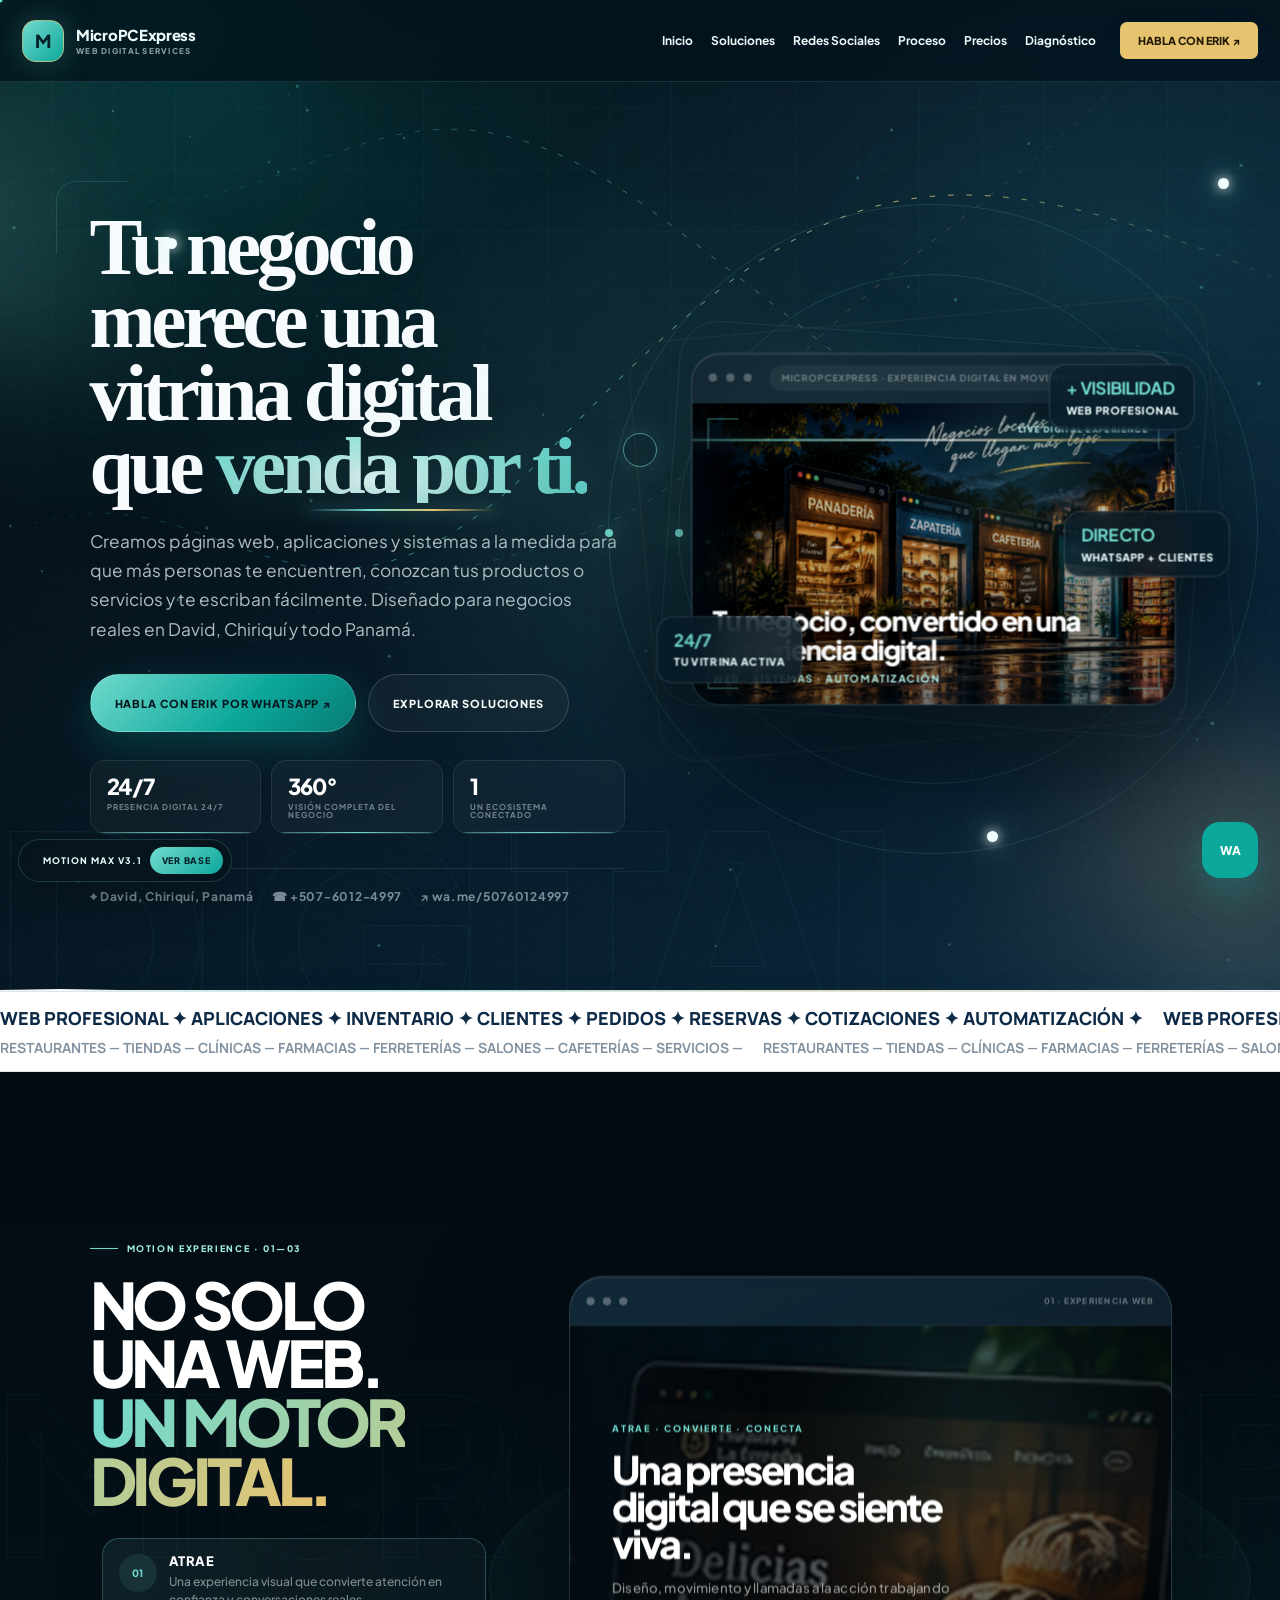
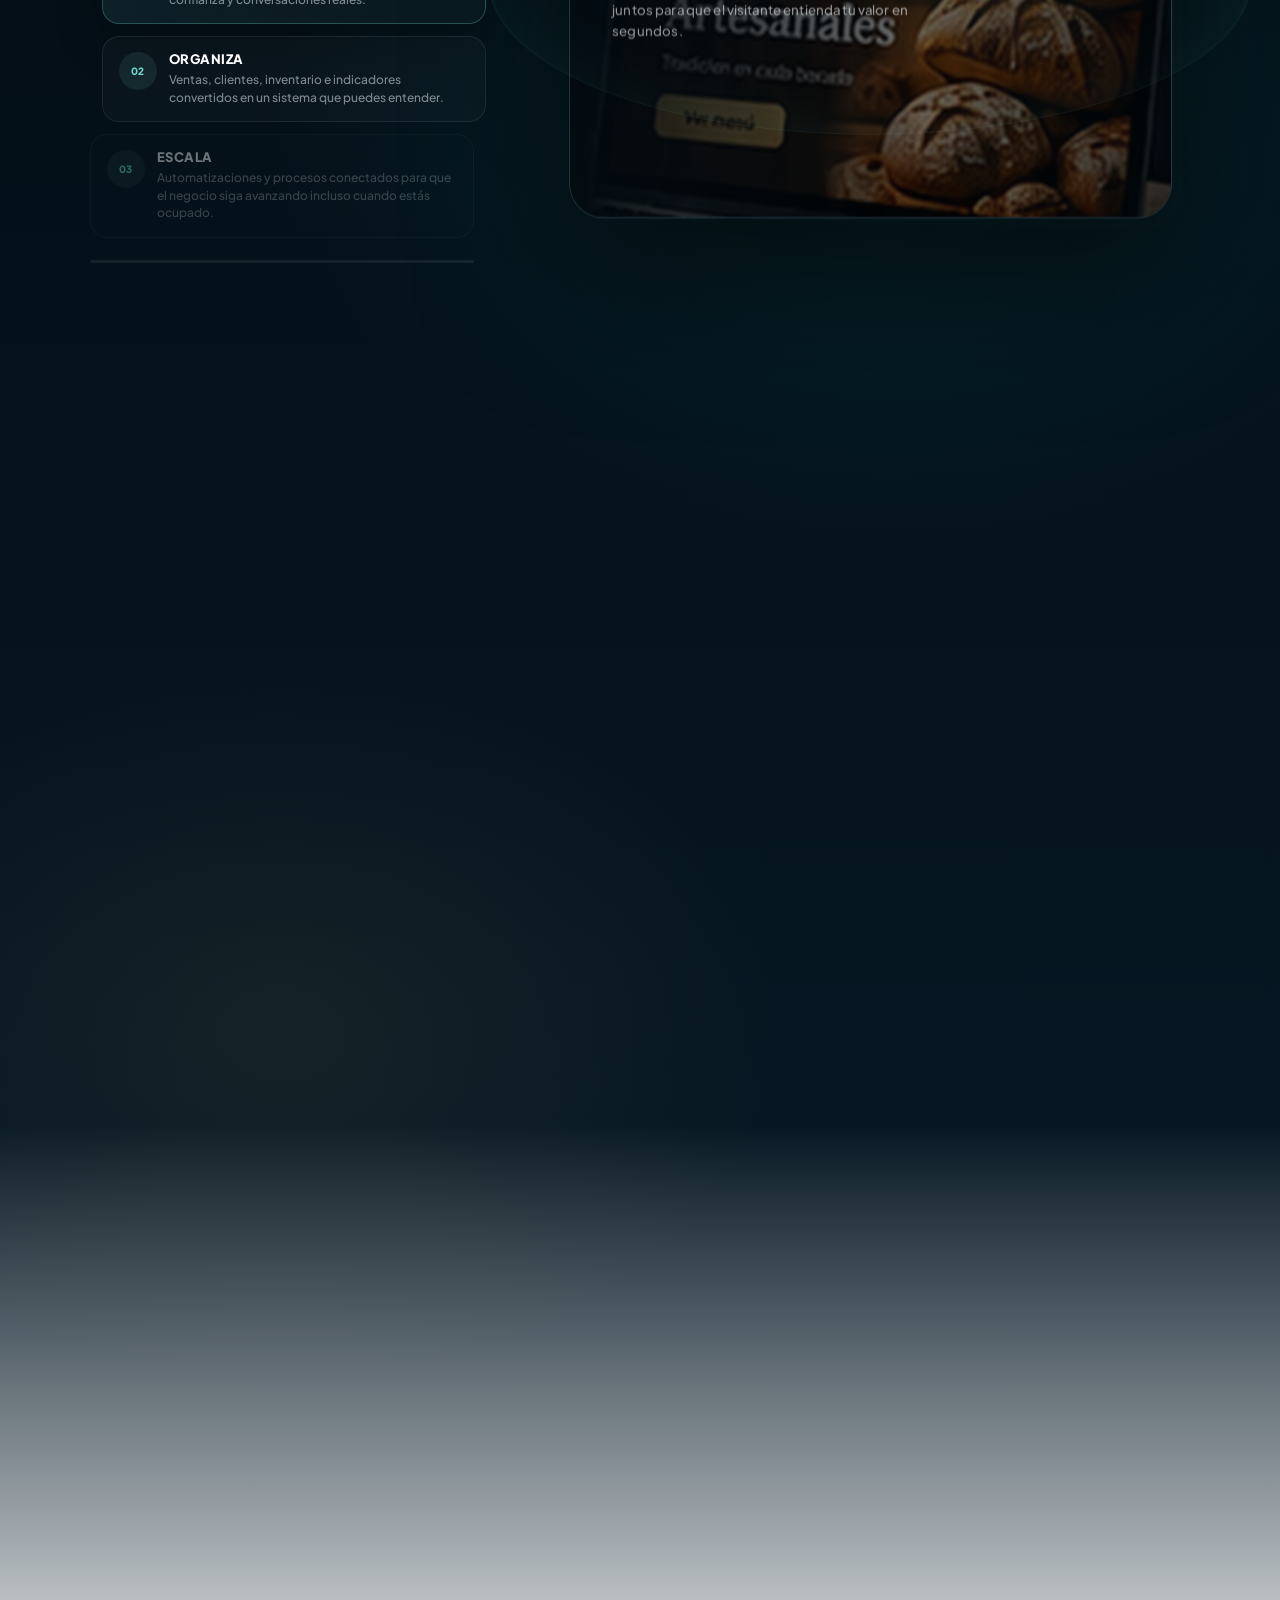
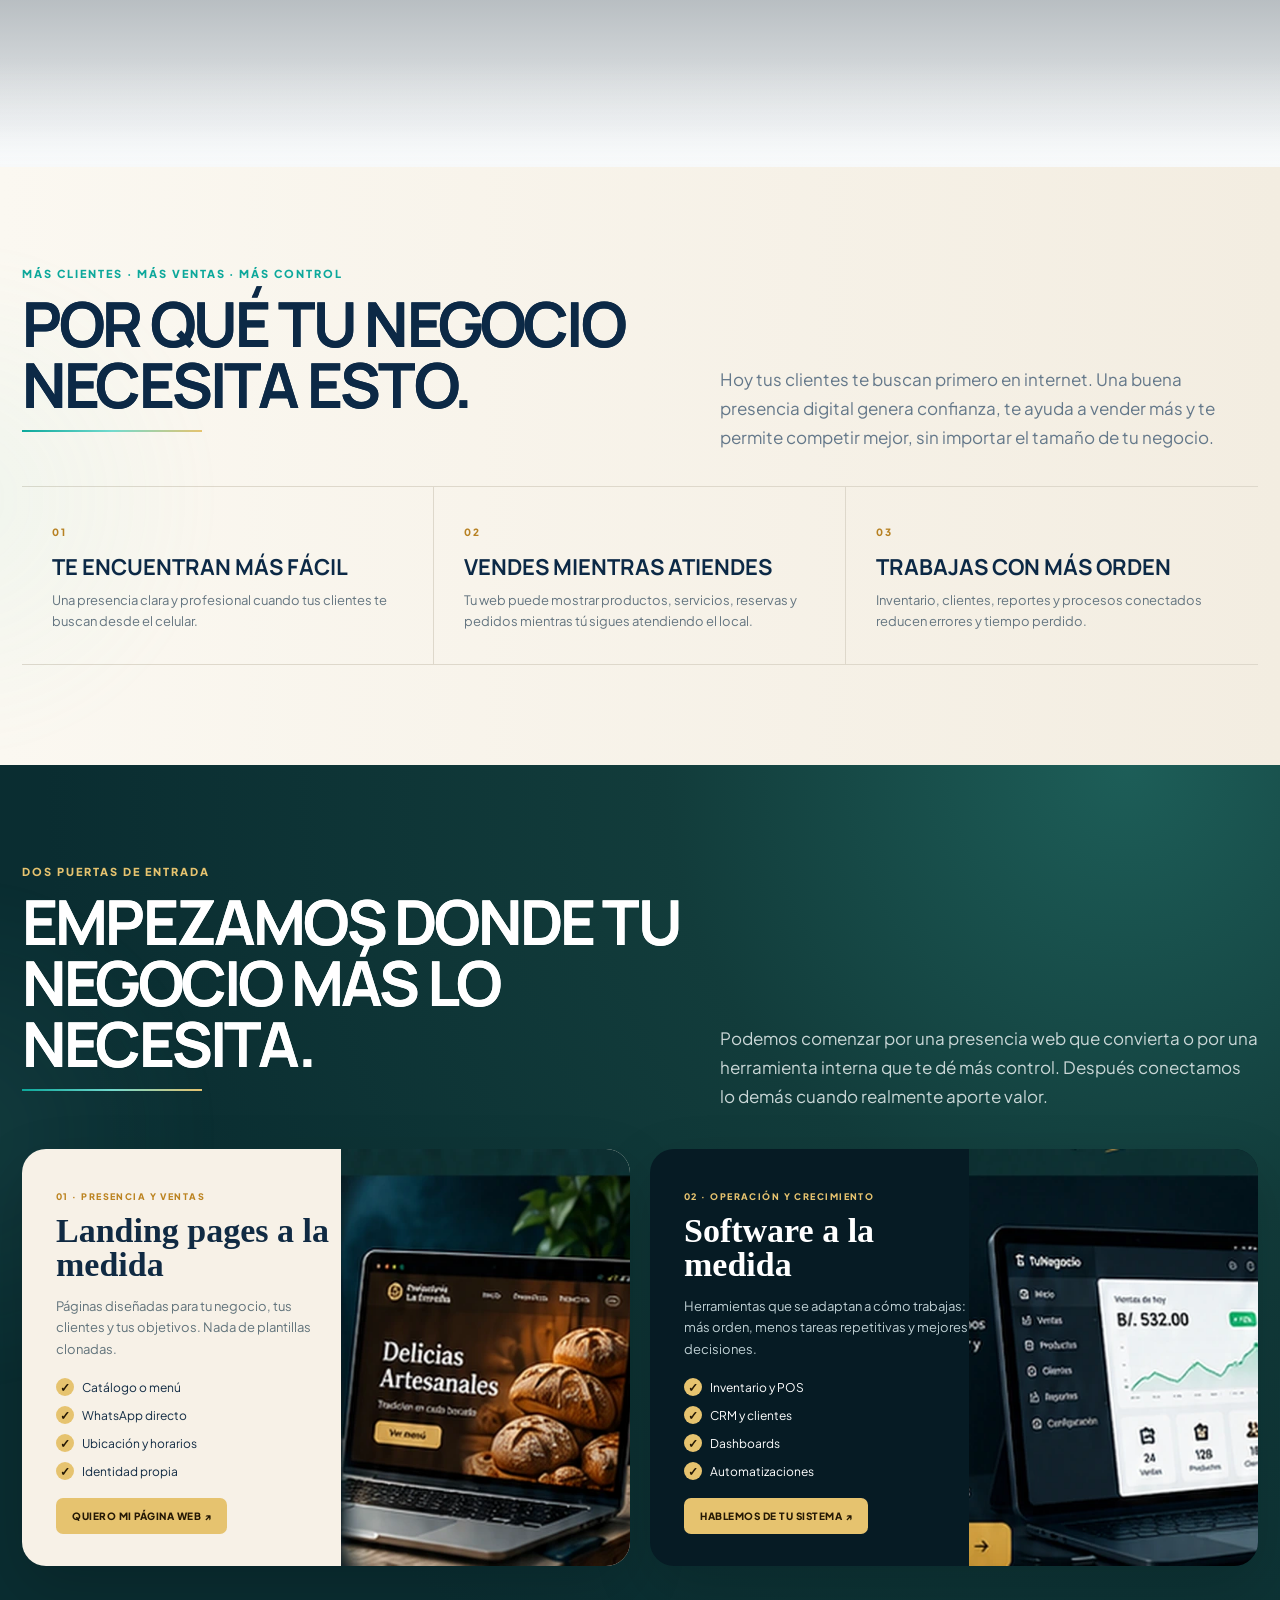
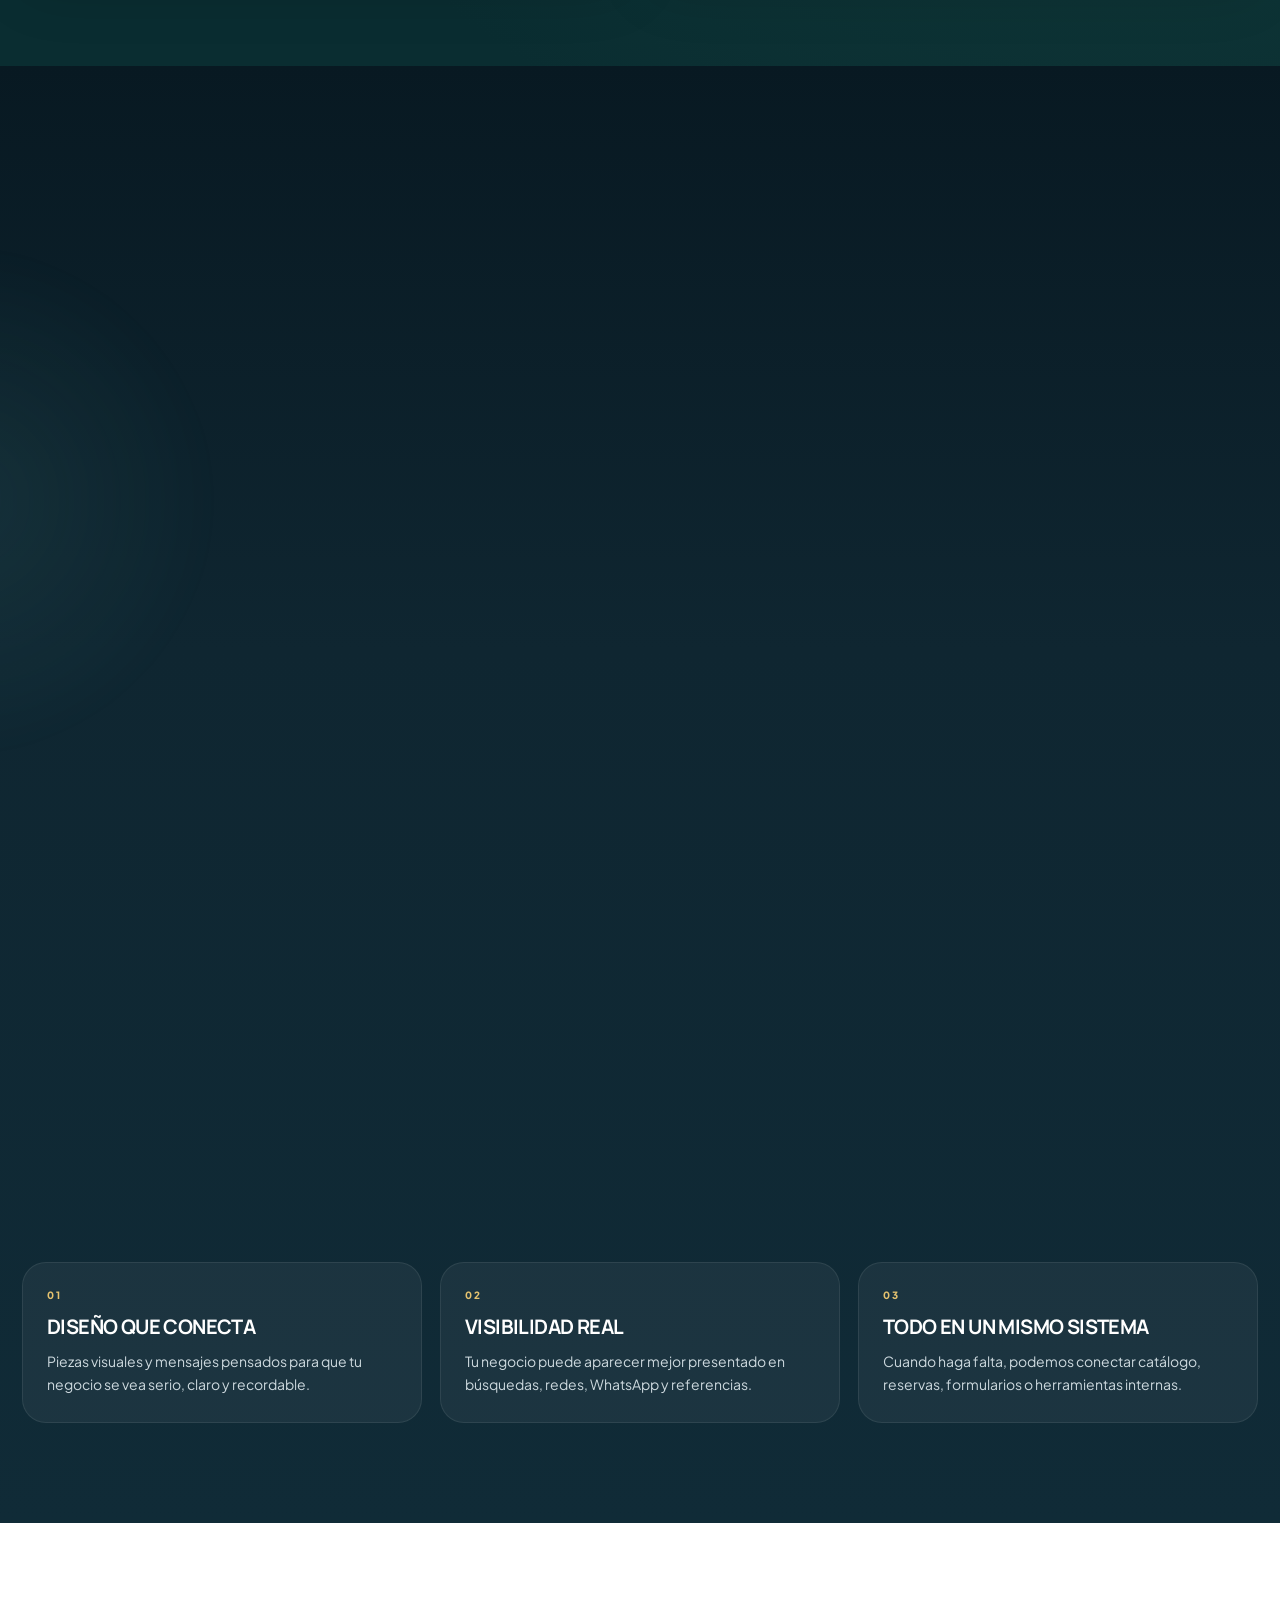
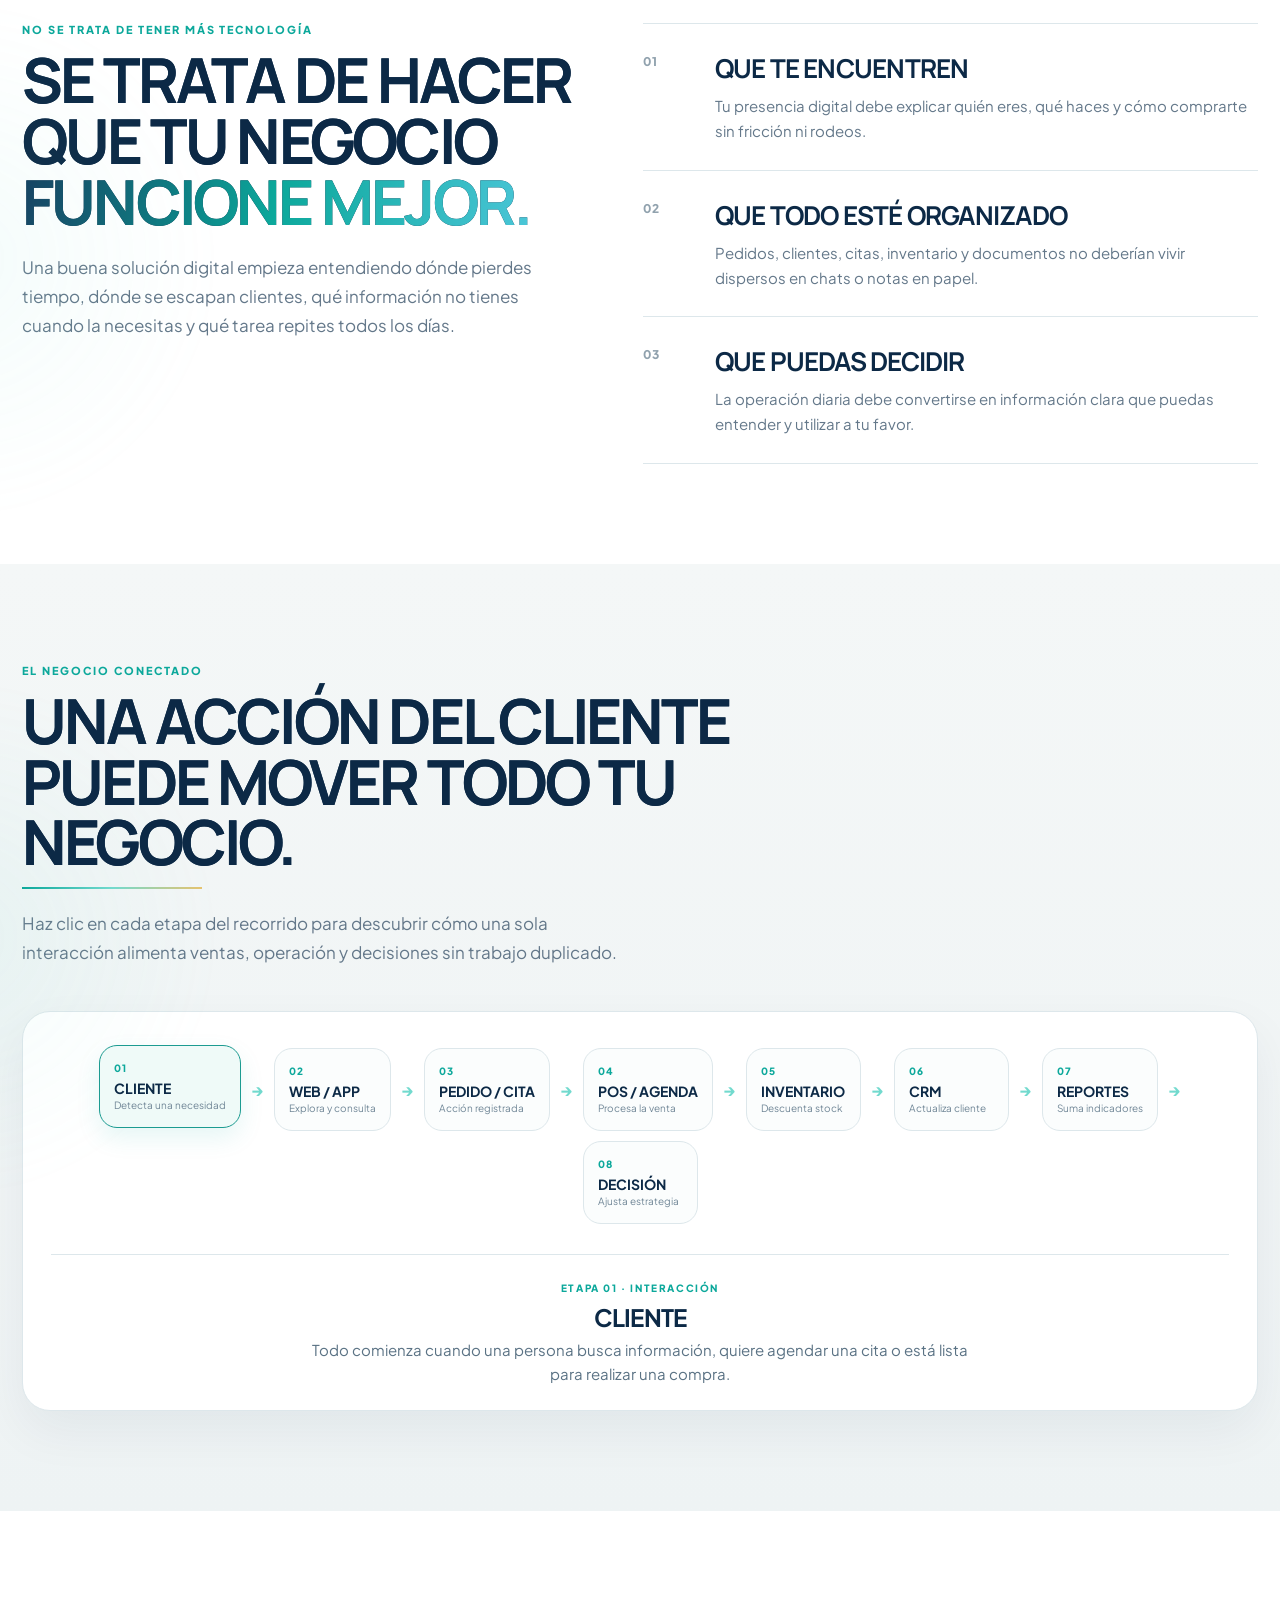
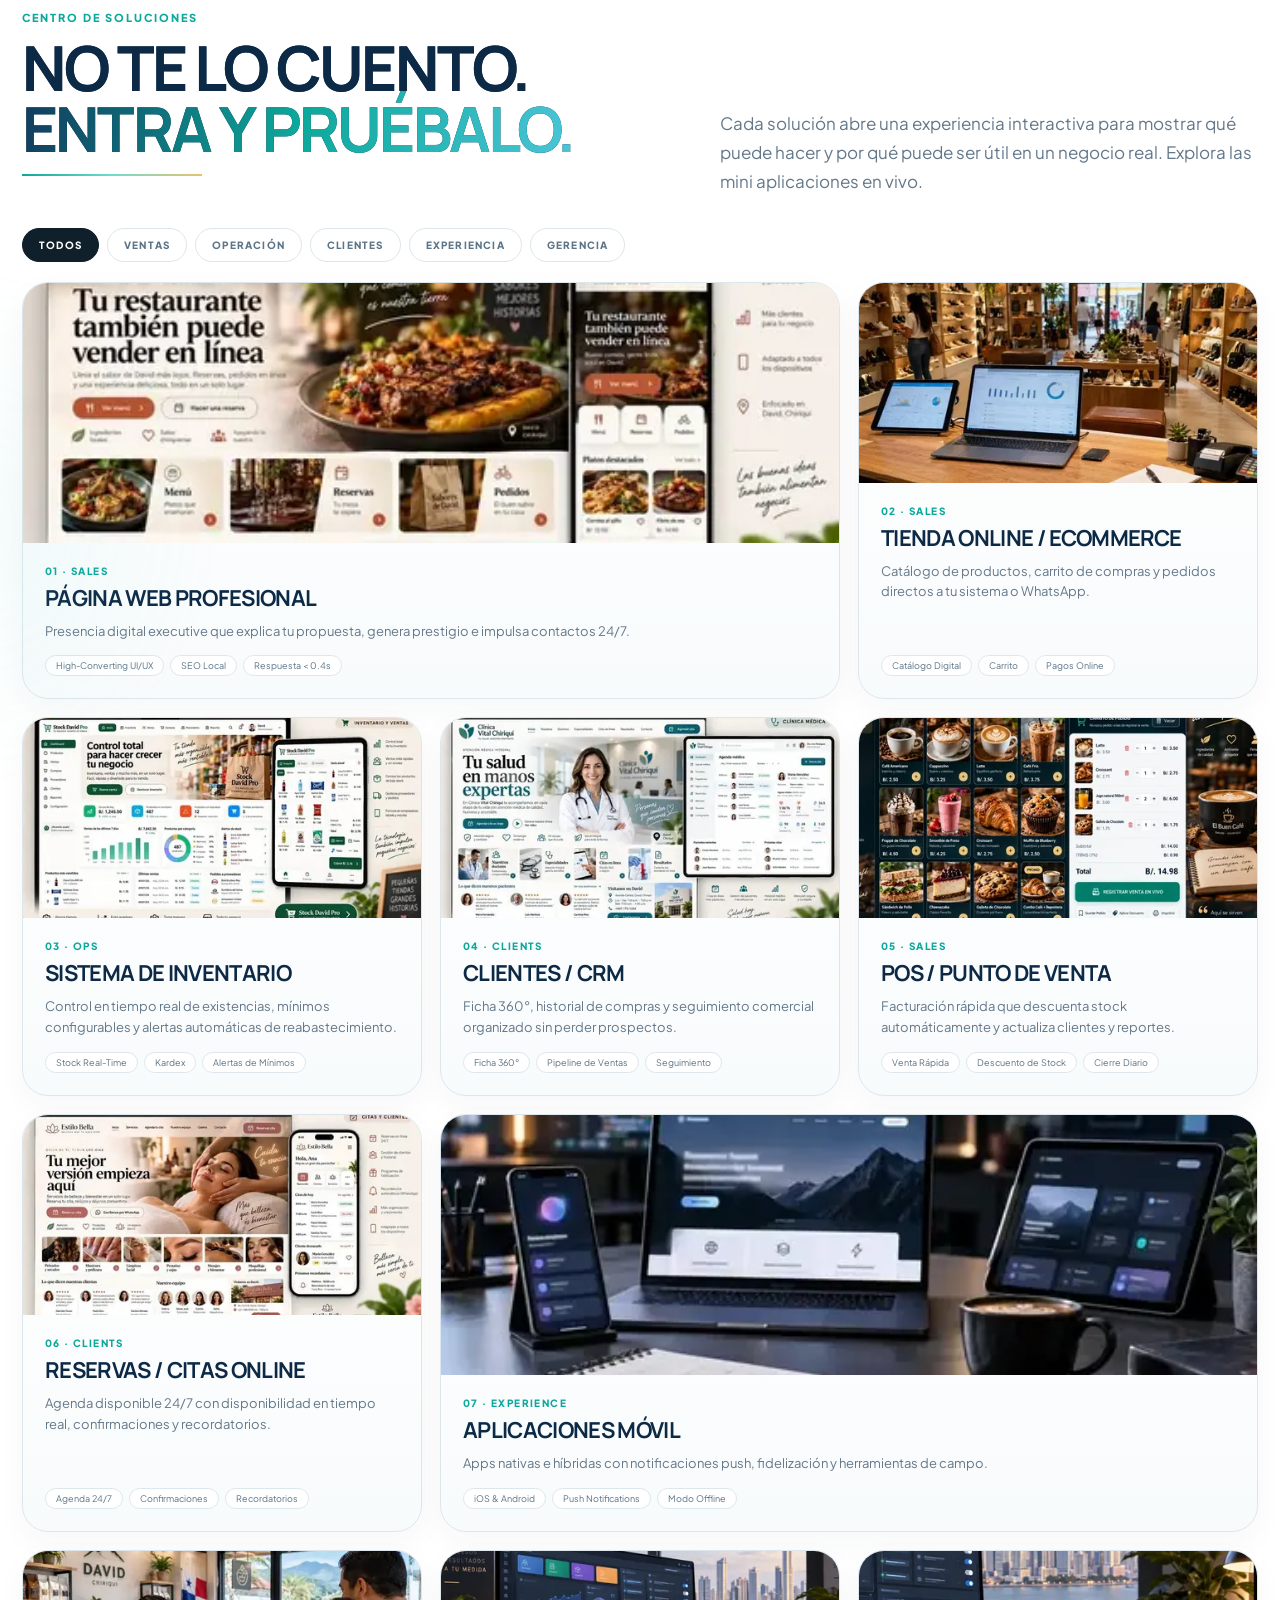
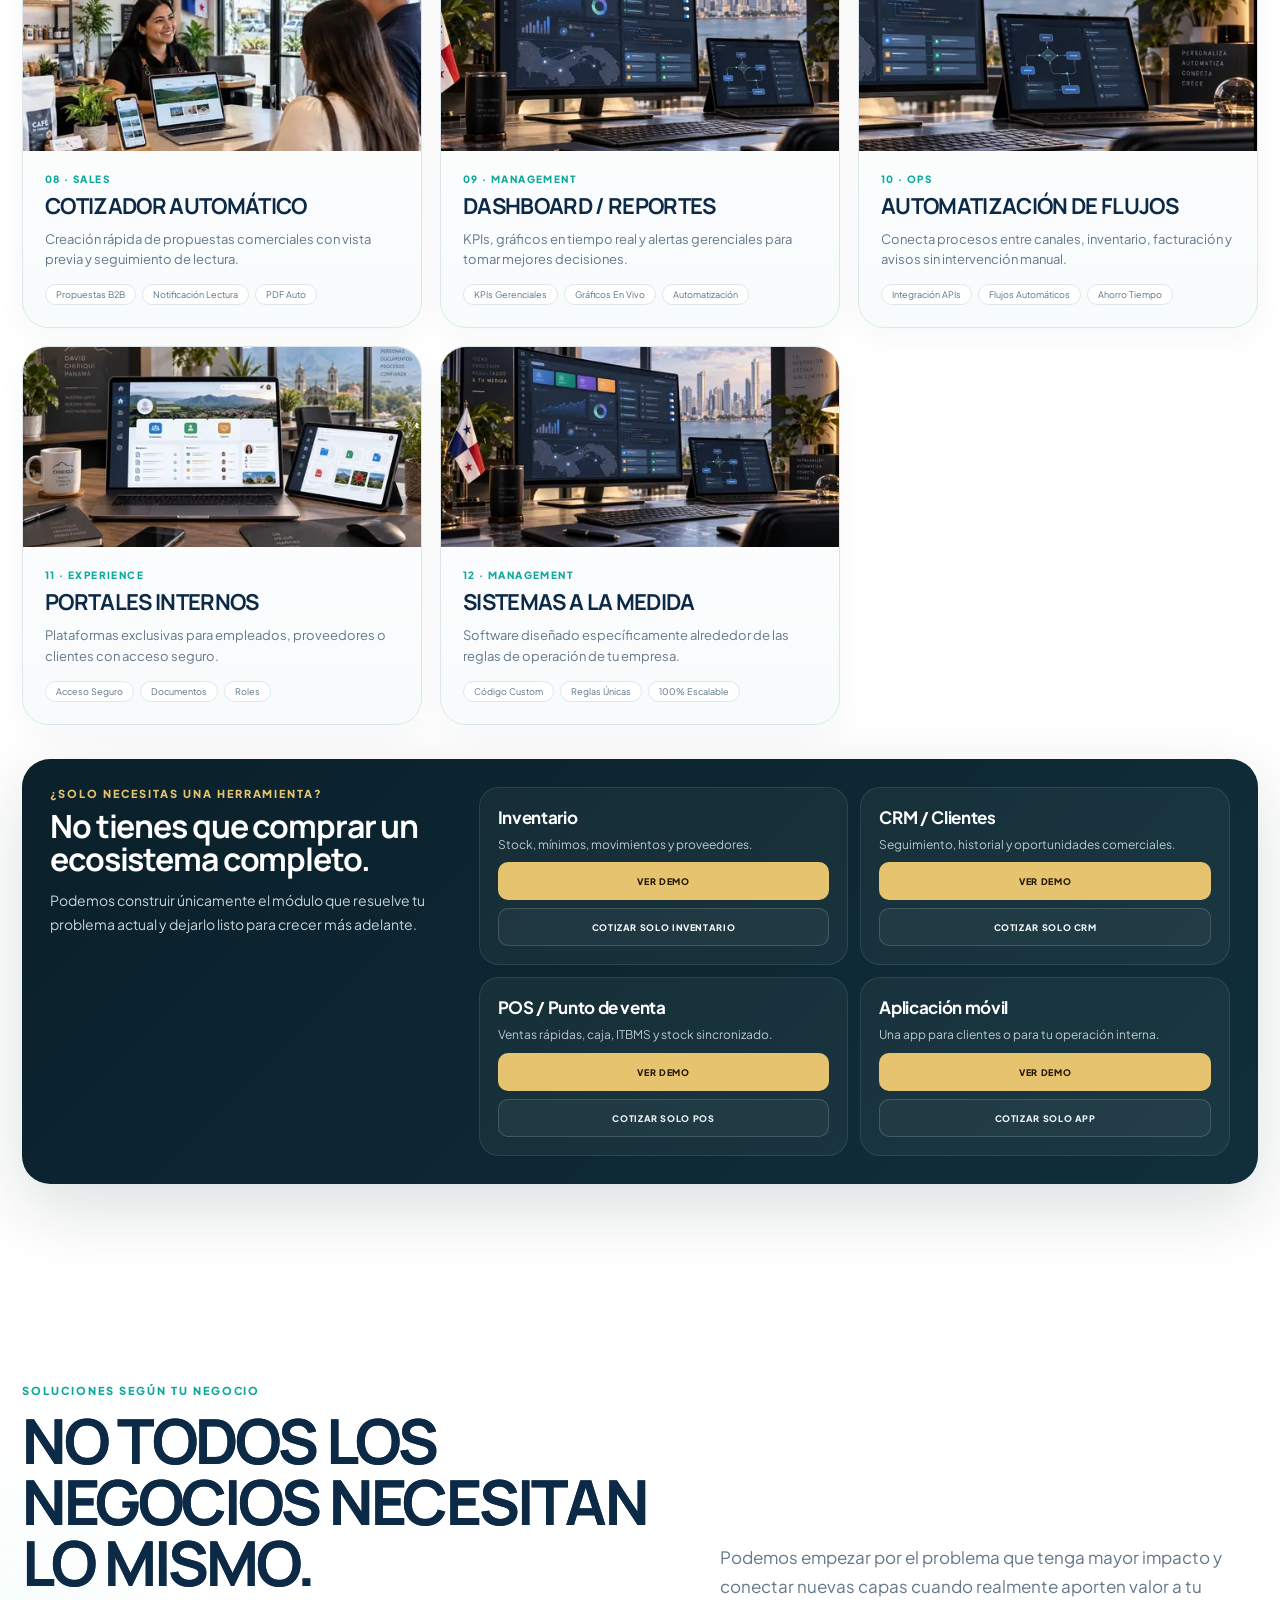
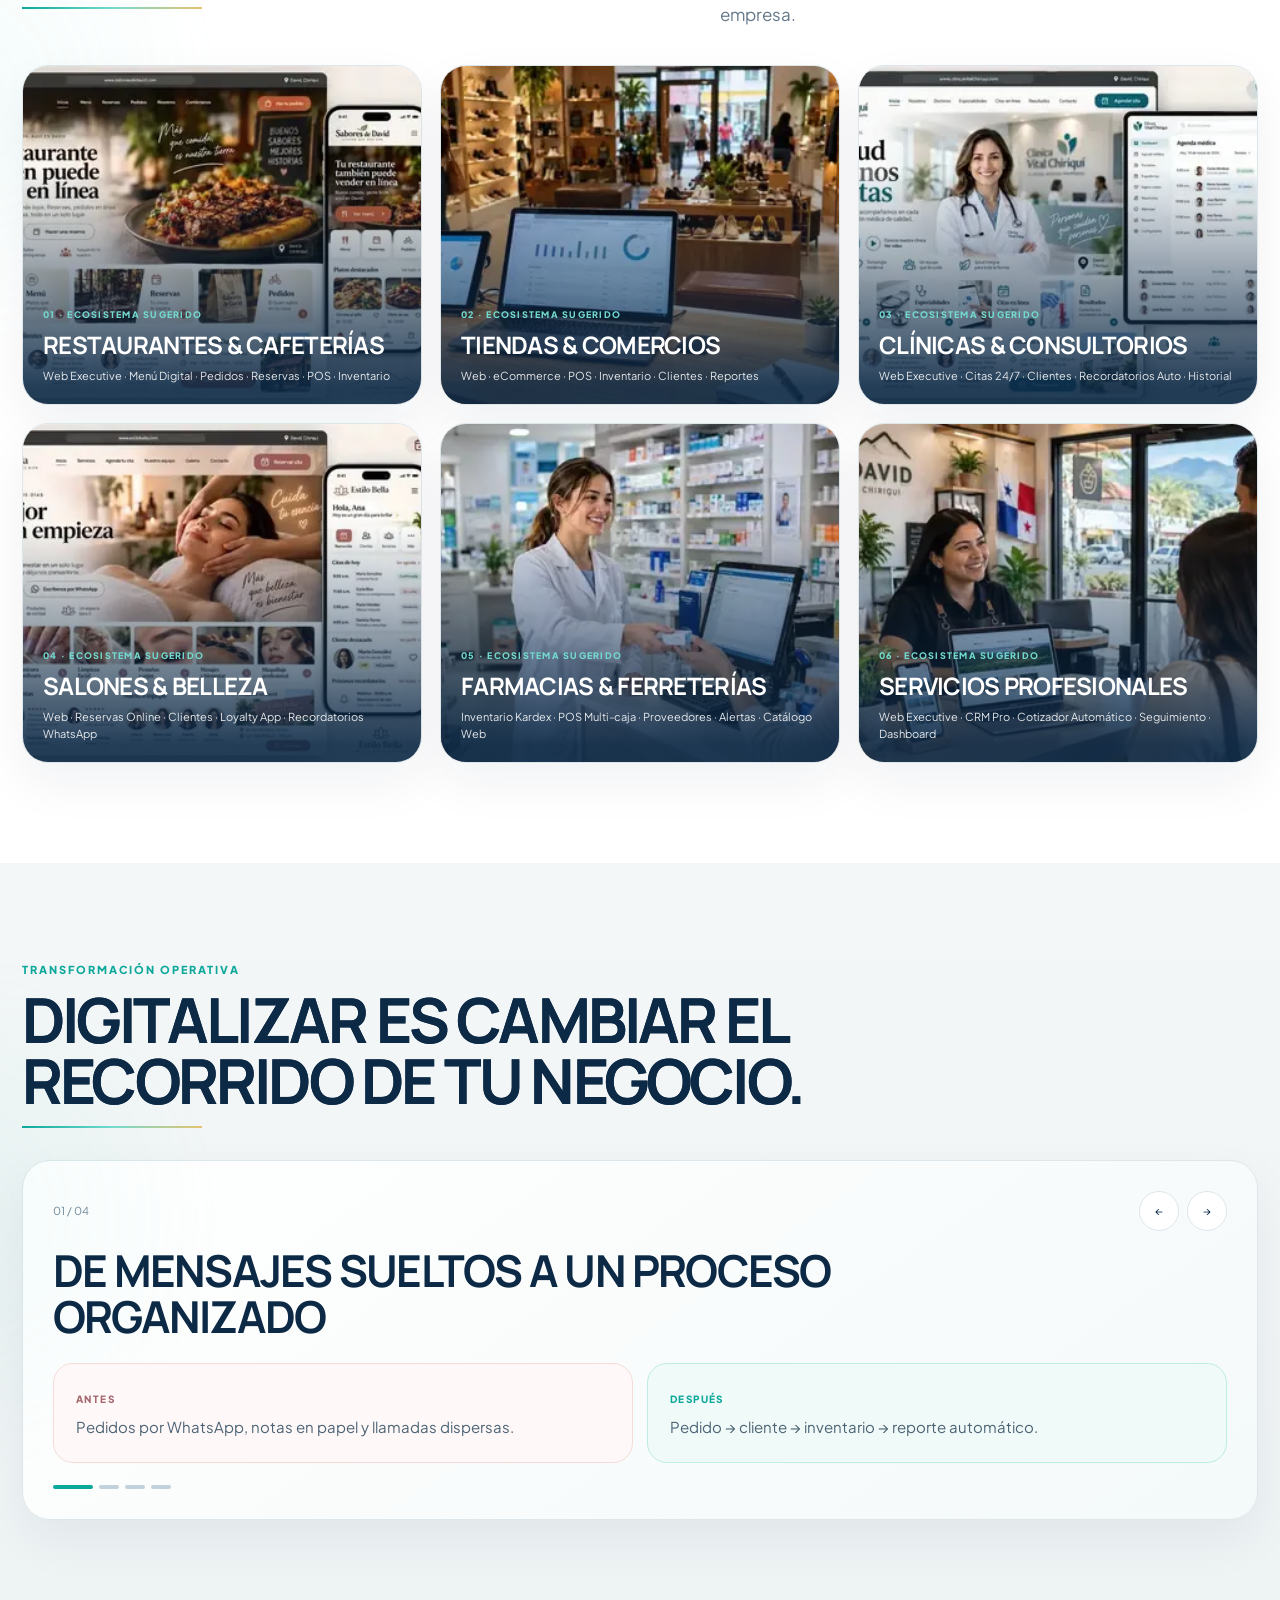
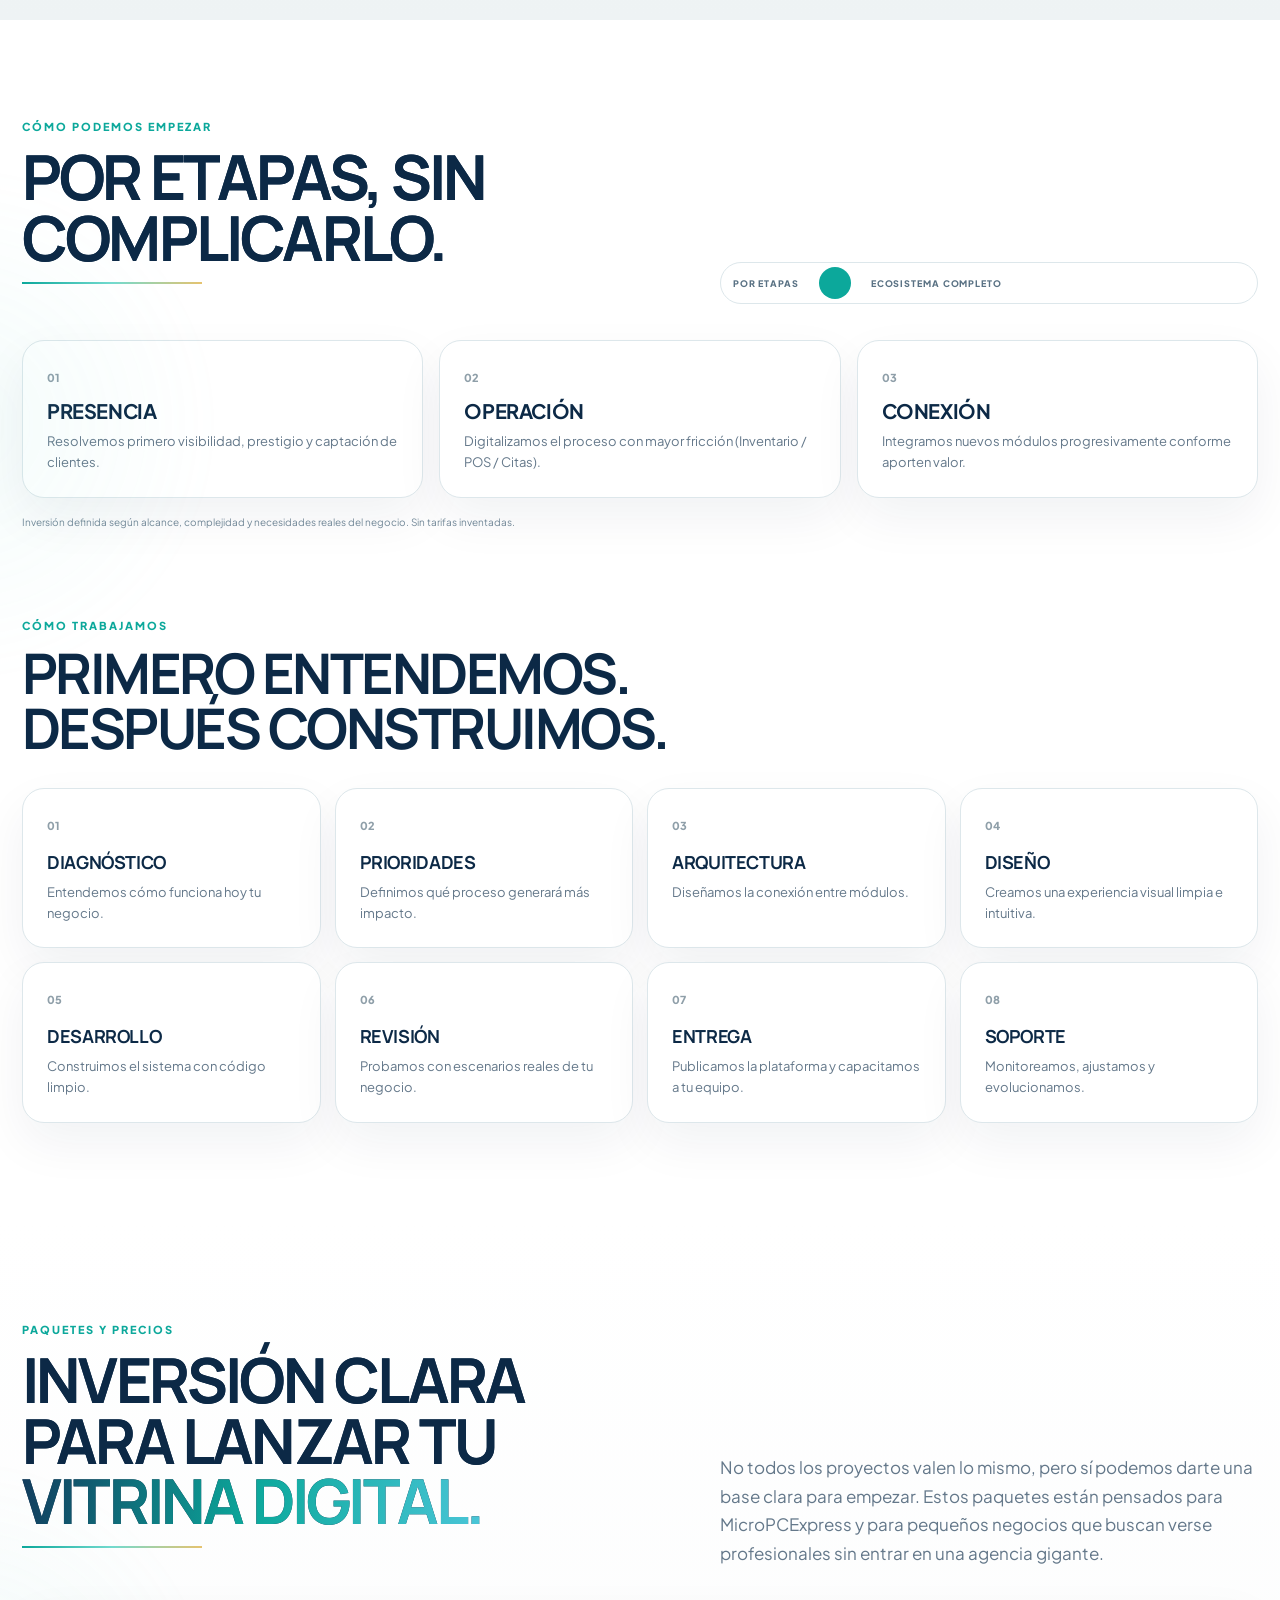
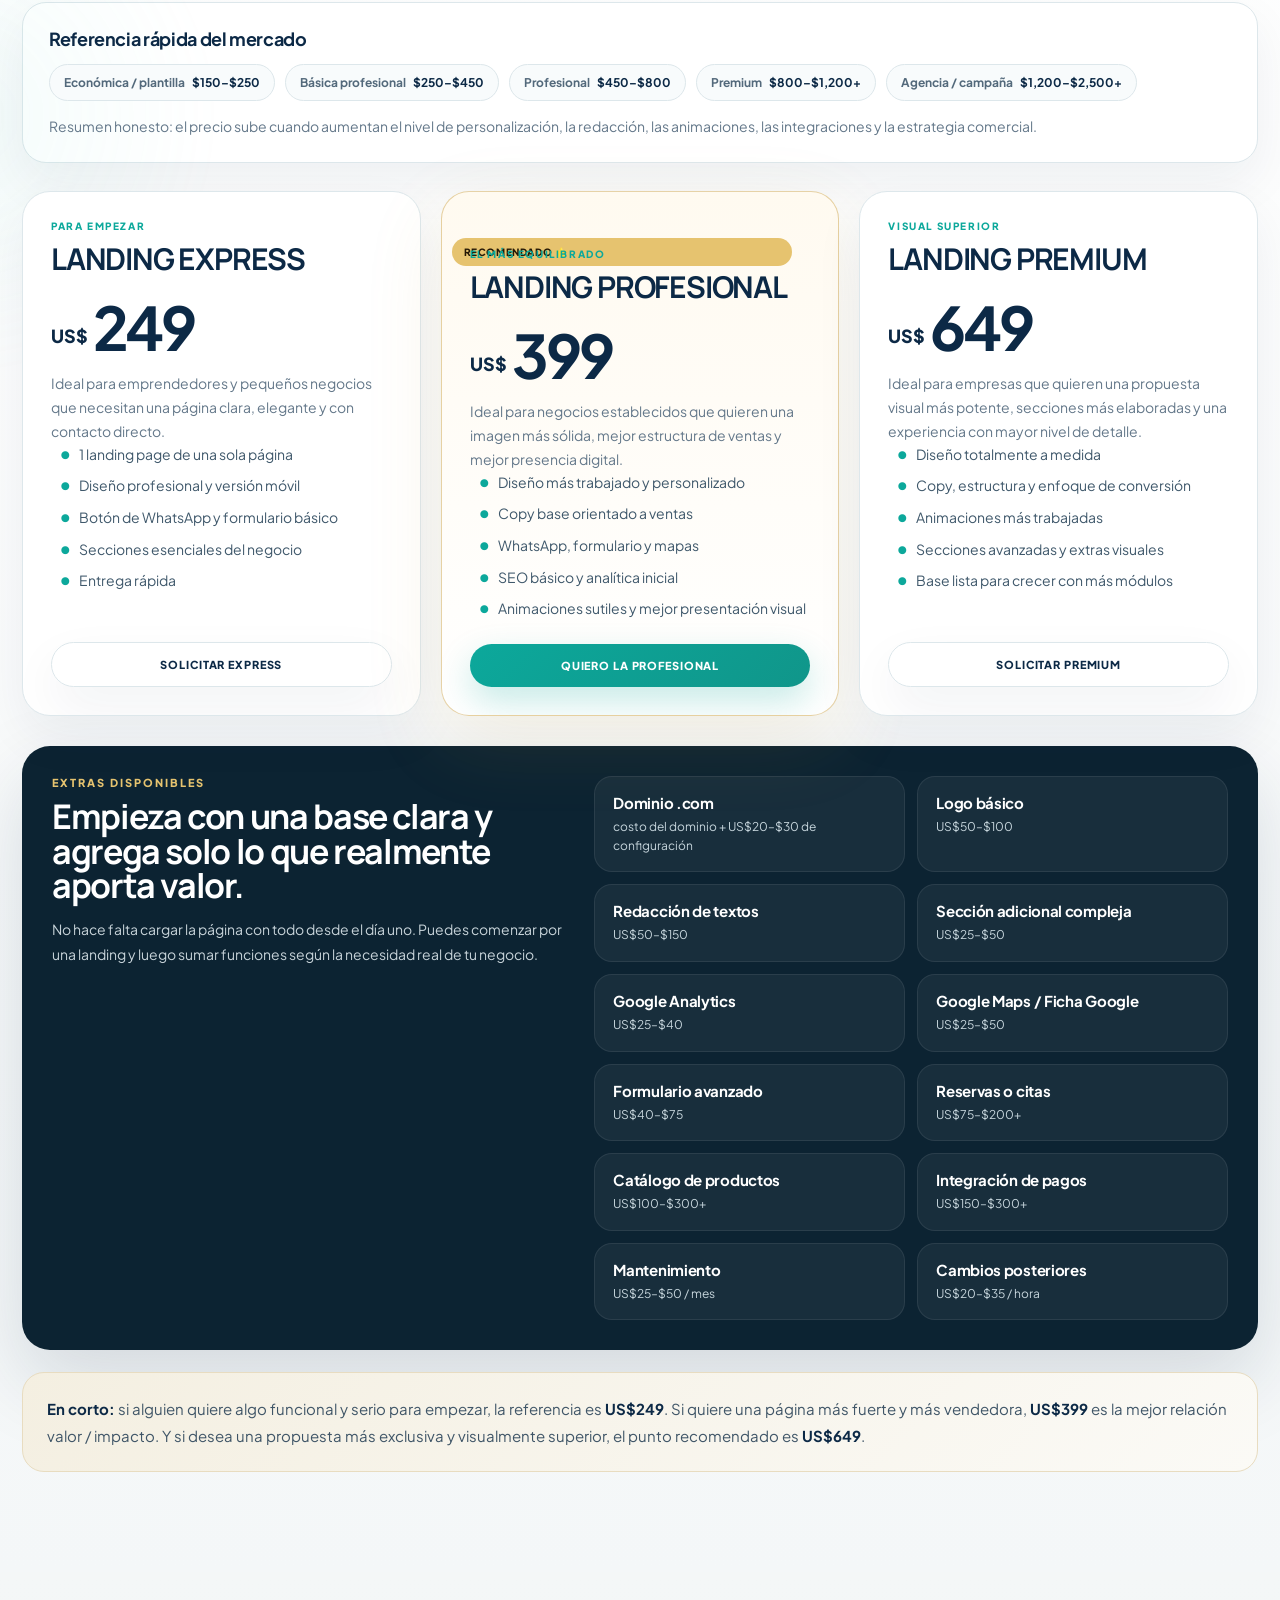
==== commit 71be4ec3: "Corrige y mejora la animación de la imagen de contacto Resuelve el conflicto con los efectos general" ====
--- a/index.html
+++ b/index.html
@@ -1,777 +1,974 @@
-<!doctype html>
-<html lang="es">
-<head>
-<meta charset="utf-8" />
-<meta name="viewport" content="width=device-width,initial-scale=1" />
-<meta name="theme-color" content="#071a23" />
-<title>MicroPCExpress | Soluciones Digitales para Negocios en Chiriquí, Panamá</title>
-<meta name="description" content="MicroPCExpress desarrolla páginas web, aplicaciones móviles, inventario, CRM, pedidos, reservas y sistemas a la medida para negocios en David, Chiriquí, Panamá." />
-<meta property="og:title" content="MicroPCExpress | Soluciones Digitales para Negocios" />
-<meta property="og:description" content="Páginas web profesionales, e-commerce, aplicaciones y sistemas digitales diseñados para hacer crecer y organizar empresas." />
-<meta property="og:type" content="website" />
-<meta property="og:url" content="https://micropcexpress-web.ercoronado17.workers.dev/" />
-<meta property="og:locale" content="es_PA" />
-<meta property="og:image" content="assets/og-cover.webp" />
-<meta property="og:image:width" content="1200" />
-<meta property="og:image:height" content="630" />
-<meta property="og:image:alt" content="MicroPCExpress — Soluciones Digitales para Negocios" />
-<meta name="twitter:card" content="summary_large_image" />
-<meta name="twitter:title" content="MicroPCExpress | Soluciones Digitales" />
-<meta name="twitter:description" content="Páginas web, aplicaciones, e-commerce y sistemas para negocios en David, Chiriquí, Panamá." />
-<meta name="twitter:image" content="assets/og-cover.webp" />
-<link rel="canonical" href="https://micropcexpress-web.ercoronado17.workers.dev/" />
-<link rel="icon" href="assets/favicon.svg" type="image/svg+xml" />
-<link rel="manifest" href="site.webmanifest" />
-<link rel="preconnect" href="https://fonts.googleapis.com" />
-<link rel="preconnect" href="https://fonts.gstatic.com" crossorigin />
-<link href="https://fonts.googleapis.com/css2?family=DM+Serif+Display&family=Manrope:wght@600;700;800&family=Plus+Jakarta+Sans:wght@400;500;600;700;800&display=swap" rel="stylesheet" />
-<link rel="stylesheet" href="styles.css" />
-<script type="application/ld+json">{
-  "@context":"https://schema.org",
-  "@type":"ProfessionalService",
-  "name":"MicroPCExpress",
-  "description":"Soluciones digitales para pequeños y medianos negocios: páginas web, aplicaciones, inventario, CRM y sistemas a medida.",
-  "telephone":"+50760124997",
-  "image":"assets/og-cover.webp",
-  "url":"https://micropcexpress-web.ercoronado17.workers.dev/",
-  "address":{"@type":"PostalAddress","addressLocality":"David","addressRegion":"Chiriquí","addressCountry":"PA"},
-  "areaServed":[{"@type":"City","name":"David"},{"@type":"AdministrativeArea","name":"Chiriquí"},{"@type":"Country","name":"Panamá"}],
-  "serviceType":["Páginas web profesionales","eCommerce","Aplicaciones móviles","Sistemas de inventario","CRM","POS","Automatización"]
-}</script>
-</head>
-<body>
-<div class="progress" id="progress"></div>
-
-<!-- HEADER -->
-<header class="header" id="header">
-  <a href="#inicio" class="brand">
-    <span class="brand-icon">M</span>
-    <span><strong>MicroPCExpress</strong><small>WEB DIGITAL SERVICES</small></span>
-  </a>
-  <nav class="desktop-nav">
-    <a href="#inicio">Inicio</a>
-    <a href="#soluciones">Soluciones</a>
-    <a href="#presencia-digital">Redes Sociales</a>
-    <a href="#proceso">Proceso</a>
-    <a href="#precios">Precios</a>
-    <a href="#erik">Sobre Erik</a>
-    <a href="#diagnostico">Diagnóstico</a>
-  </nav>
-  <div class="header-right">
-    <span class="header-contact-hint">Erik Coronado · +507 6012-4997</span>
-    <a class="header-cta magnetic" href="https://wa.me/50760124997?text=Hola%20Erik%2C%20quiero%20conversar%20sobre%20MicroPCExpress%20para%20mi%20negocio." target="_blank" rel="noopener">HABLA CON ERIK ↗</a>
-  </div>
-  <button class="menu-btn" id="menuBtn" aria-label="Abrir menú de navegación"><span></span><span></span></button>
-</header>
-
-<!-- MENÚ OVERLAY FULLSCREEN -->
-<div class="menu-overlay" id="menuOverlay" role="dialog" aria-modal="true" aria-label="Navegación principal" aria-hidden="true">
-  <div class="menu-head">
-    <a class="brand">
-      <span class="brand-icon">M</span>
-      <span><strong>MicroPCExpress</strong><small>WEB DIGITAL SERVICES</small></span>
-    </a>
-    <button id="menuClose" aria-label="Cerrar menú">CERRAR ×</button>
-  </div>
-  <ol class="menu-list">
-    <li><a href="#inicio"><em>01</em><span>INICIO</span></a></li>
-    <li><a href="#soluciones"><em>02</em><span>SOLUCIONES</span></a></li>
-    <li><a href="#presencia-digital"><em>03</em><span>REDES SOCIALES</span></a></li>
-    <li><a href="#industrias"><em>04</em><span>INDUSTRIAS</span></a></li>
-    <li><a href="#proceso"><em>05</em><span>PROCESO</span></a></li>
-    <li><a href="#precios"><em>06</em><span>PRECIOS</span></a></li>
-    <li><a href="#erik"><em>07</em><span>SOBRE ERIK</span></a></li>
-    <li><a href="#diagnostico"><em>08</em><span>DIAGNÓSTICO</span></a></li>
-    <li><a href="#contacto"><em>09</em><span>CONTACTO</span></a></li>
-  </ol>
-  <a class="menu-mobile-cta" href="https://wa.me/50760124997?text=Hola%20Erik%2C%20vi%20la%20web%20de%20MicroPCExpress%20y%20quiero%20conversar%20sobre%20mi%20negocio." target="_blank" rel="noopener">HABLA CON ERIK POR WHATSAPP ↗</a>
-  <div class="menu-foot">
-    <span>DAVID · CHIRIQUÍ · PANAMÁ</span>
-    <span>ERIK CORONADO · WHATSAPP: +507 6012-4997</span>
-  </div>
-</div>
-
-<main>
-<!-- HERO PREMIUM 4K -->
-<section class="hero hero-premium" id="inicio">
-  <div class="hero-mobile-scene" aria-hidden="true">
-    <img src="assets/hero-street-1280.webp" srcset="assets/hero-street-1280.webp 1280w, assets/hero-street-4k.webp 3840w" sizes="100vw" alt="" width="1280" height="720" fetchpriority="high" decoding="async" />
-  </div>
-  <div class="hero-scene" aria-hidden="true">
-    <span class="hero-glow glow-1"></span>
-    <span class="hero-glow glow-2"></span>
-    <span class="hero-glow glow-3"></span>
-    <span class="hero-glow glow-4"></span>
-    <span class="hero-glow glow-5"></span>
-  </div>
-  <div class="hero-premium-copy reveal hero-sequence">
-    <span class="eyebrow hero-eyebrow">PÁGINAS WEB Y SISTEMAS PARA NEGOCIOS EN PANAMÁ</span>
-    <h1>Tu negocio merece una vitrina digital que <span>venda por ti.</span></h1>
-    <p>Creamos páginas web, aplicaciones y sistemas a la medida para que más personas te encuentren, conozcan tus productos o servicios y te escriban fácilmente. Diseñado para negocios reales en David, Chiriquí y todo Panamá.</p>
-    <div class="hero-actions">
-      <a class="btn primary magnetic" href="https://wa.me/50760124997" target="_blank" rel="noopener">HABLA CON ERIK POR WHATSAPP ↗</a>
-      <a class="btn hero-ghost magnetic" href="#soluciones">EXPLORAR SOLUCIONES</a>
-    </div>
-    <div class="hero-contact-row">
-      <span>⌖ David, Chiriquí, Panamá</span>
-      <span>☎ +507-6012-4997</span>
-      <span>↗ wa.me/50760124997</span>
-    </div>
-  </div>
-  <div class="hero-premium-spacer" id="heroVisual" aria-hidden="true"></div>
-</section>
-
-<!-- MARQUEE DOUBLE TICKER -->
-<section class="ticker marquee">
-  <div class="marquee-track primary">
-    <span>WEB PROFESIONAL ✦ APLICACIONES ✦ INVENTARIO ✦ CLIENTES ✦ PEDIDOS ✦ RESERVAS ✦ COTIZACIONES ✦ AUTOMATIZACIÓN ✦ </span>
-    <span>WEB PROFESIONAL ✦ APLICACIONES ✦ INVENTARIO ✦ CLIENTES ✦ PEDIDOS ✦ RESERVAS ✦ COTIZACIONES ✦ AUTOMATIZACIÓN ✦ </span>
-  </div>
-  <div class="marquee-track secondary">
-    <span>RESTAURANTES — TIENDAS — CLÍNICAS — FARMACIAS — FERRETERÍAS — SALONES — CAFETERÍAS — SERVICIOS — </span>
-    <span>RESTAURANTES — TIENDAS — CLÍNICAS — FARMACIAS — FERRETERÍAS — SALONES — CAFETERÍAS — SERVICIOS — </span>
-  </div>
-</section>
-
-<!-- POR QUÉ + SERVICIOS PRINCIPALES DE LA NUEVA LANDING -->
-<section class="why-premium section">
-  <div class="section-head two reveal">
-    <div>
-      <span class="eyebrow">MÁS CLIENTES · MÁS VENTAS · MÁS CONTROL</span>
-      <h2>POR QUÉ TU NEGOCIO NECESITA ESTO.</h2>
-    </div>
-    <p>Hoy tus clientes te buscan primero en internet. Una buena presencia digital genera confianza, te ayuda a vender más y te permite competir mejor, sin importar el tamaño de tu negocio.</p>
-  </div>
-  <div class="why-premium-grid">
-    <article><em>01</em><h3>TE ENCUENTRAN MÁS FÁCIL</h3><p>Una presencia clara y profesional cuando tus clientes te buscan desde el celular.</p></article>
-    <article><em>02</em><h3>VENDES MIENTRAS ATIENDES</h3><p>Tu web puede mostrar productos, servicios, reservas y pedidos mientras tú sigues atendiendo el local.</p></article>
-    <article><em>03</em><h3>TRABAJAS CON MÁS ORDEN</h3><p>Inventario, clientes, reportes y procesos conectados reducen errores y tiempo perdido.</p></article>
-  </div>
-</section>
-
-<section class="core-services section">
-  <div class="section-head two reveal">
-    <div>
-      <span class="eyebrow">DOS PUERTAS DE ENTRADA</span>
-      <h2>EMPEZAMOS DONDE TU NEGOCIO MÁS LO NECESITA.</h2>
-    </div>
-    <p>Podemos comenzar por una presencia web que convierta o por una herramienta interna que te dé más control. Después conectamos lo demás cuando realmente aporte valor.</p>
-  </div>
-  <div class="core-service-grid">
-    <article class="core-service-card light reveal">
-      <div class="core-service-copy">
-        <span>01 · PRESENCIA Y VENTAS</span>
-        <h3>Landing pages a la medida</h3>
-        <p>Páginas diseñadas para tu negocio, tus clientes y tus objetivos. Nada de plantillas clonadas.</p>
-        <ul><li>Catálogo o menú</li><li>WhatsApp directo</li><li>Ubicación y horarios</li><li>Identidad propia</li></ul>
-        <a href="https://wa.me/50760124997" target="_blank" rel="noopener">QUIERO MI PÁGINA WEB ↗</a>
-      </div>
-      <img src="assets/service-landing.webp" alt="Ejemplo de landing page para negocio local" loading="lazy" />
-    </article>
-    <article class="core-service-card dark reveal delay-1">
-      <div class="core-service-copy">
-        <span>02 · OPERACIÓN Y CRECIMIENTO</span>
-        <h3>Software a la medida</h3>
-        <p>Herramientas que se adaptan a cómo trabajas: más orden, menos tareas repetitivas y mejores decisiones.</p>
-        <ul><li>Inventario y POS</li><li>CRM y clientes</li><li>Dashboards</li><li>Automatizaciones</li></ul>
-        <a href="https://wa.me/50760124997" target="_blank" rel="noopener">HABLEMOS DE TU SISTEMA ↗</a>
-      </div>
-      <img src="assets/service-software.webp" alt="Ejemplo de software a la medida" loading="lazy" />
-    </article>
-  </div>
-</section>
-
-
-<section class="social-presence section" id="presencia-digital">
-  <div class="section-head two reveal">
-    <div>
-      <span class="eyebrow">PÁGINA WEB + REDES SOCIALES</span>
-      <h2>ESTAR EN INTERNET NO ES SOLO TENER UNA WEB. <span>ES MANTENER TU NEGOCIO VIVO Y VISIBLE.</span></h2>
-    </div>
-    <p>Si tu negocio publica pero no tiene una página propia, pierde confianza. Si tiene página pero no publica, pierde visibilidad. La combinación correcta hace que te encuentren, te escriban y te recuerden.</p>
-  </div>
-
-  <div class="presence-grid">
-    <article class="presence-copy reveal">
-      <span class="eyebrow">PRESENCIA DIGITAL 360°</span>
-      <h3>Todo lo que tu negocio necesita para verse profesional en un solo lugar.</h3>
-      <p>Podemos construir tu landing page, conectar WhatsApp, preparar tu presencia en redes y dejar una base visual clara para que tu negocio proyecte más confianza desde el primer vistazo.</p>
-      <ul class="presence-list">
-        <li>Página web profesional con botón directo a WhatsApp.</li>
-        <li>Diseño para Instagram, Facebook y TikTok con identidad consistente.</li>
-        <li>Apoyo para Google Business Profile, contenido y campañas futuras.</li>
-        <li>Más orden, más visibilidad y menos improvisación en tu comunicación.</li>
-      </ul>
-      <div class="presence-actions">
-        <a class="btn primary magnetic" href="https://wa.me/50760124997?text=Hola%20Erik%2C%20quiero%20una%20p%C3%A1gina%20web%20m%C3%A1s%20redes%20sociales%20para%20mi%20negocio." target="_blank" rel="noopener">QUIERO MI PRESENCIA DIGITAL</a>
-        <span class="presence-note">Ideal para tiendas, cafeterías, clínicas, farmacias, salones y servicios profesionales.</span>
-      </div>
-    </article>
-
-    <div class="presence-visual reveal">
-      <div class="orbit-stage" data-orbit-stage>
-        <div class="orbit orbit-a"></div>
-        <div class="orbit orbit-b"></div>
-        <div class="orbit-core">
-          <small>MICROPCEXPRESS</small>
-          <b>TU NEGOCIO EN TODAS PARTES</b>
-          <span>Web · Redes · WhatsApp · Google</span>
-        </div>
-        <div class="orbit-node node-web" data-angle="-90" data-radius="182"><strong>WEB</strong><small>Página propia</small></div>
-        <div class="orbit-node node-ig" data-angle="-32" data-radius="212"><strong>IG</strong><small>Contenido visual</small></div>
-        <div class="orbit-node node-fb" data-angle="0" data-radius="220"><strong>FB</strong><small>Comunidad</small></div>
-        <div class="orbit-node node-tt" data-angle="145" data-radius="205"><strong>TT</strong><small>Alcance</small></div>
-        <div class="orbit-node node-wa" data-angle="90" data-radius="184"><strong>WA</strong><small>Respuesta directa</small></div>
-        <div class="orbit-node node-go" data-angle="45" data-radius="208"><strong>GO</strong><small>Búsquedas locales</small></div>
-      </div>
-    </div>
-  </div>
-
-  <div class="presence-feature-grid reveal">
-    <article>
-      <small>01</small>
-      <h4>DISEÑO QUE CONECTA</h4>
-      <p>Piezas visuales y mensajes pensados para que tu negocio se vea serio, claro y recordable.</p>
-    </article>
-    <article>
-      <small>02</small>
-      <h4>VISIBILIDAD REAL</h4>
-      <p>Tu negocio puede aparecer mejor presentado en búsquedas, redes, WhatsApp y referencias.</p>
-    </article>
-    <article>
-      <small>03</small>
-      <h4>TODO EN UN MISMO SISTEMA</h4>
-      <p>Cuando haga falta, podemos conectar catálogo, reservas, formularios o herramientas internas.</p>
-    </article>
-  </div>
-</section>
-
-<!-- MANIFIESTO / POSICIONAMIENTO -->
-<section class="manifesto section">
-  <div class="manifesto-copy reveal">
-    <span class="eyebrow">NO SE TRATA DE TENER MÁS TECNOLOGÍA</span>
-    <h2>SE TRATA DE HACER QUE TU NEGOCIO <span>FUNCIONE MEJOR.</span></h2>
-    <p>Una buena solución digital empieza entendiendo dónde pierdes tiempo, dónde se escapan clientes, qué información no tienes cuando la necesitas y qué tarea repites todos los días.</p>
-  </div>
-  <div class="principles">
-    <article class="reveal">
-      <em>01</em>
-      <div>
-        <h3>QUE TE ENCUENTREN</h3>
-        <p>Tu presencia digital debe explicar quién eres, qué haces y cómo comprarte sin fricción ni rodeos.</p>
-      </div>
-    </article>
-    <article class="reveal delay-1">
-      <em>02</em>
-      <div>
-        <h3>QUE TODO ESTÉ ORGANIZADO</h3>
-        <p>Pedidos, clientes, citas, inventario y documentos no deberían vivir dispersos en chats o notas en papel.</p>
-      </div>
-    </article>
-    <article class="reveal delay-2">
-      <em>03</em>
-      <div>
-        <h3>QUE PUEDAS DECIDIR</h3>
-        <p>La operación diaria debe convertirse en información clara que puedas entender y utilizar a tu favor.</p>
-      </div>
-    </article>
-  </div>
-</section>
-
-<!-- MAPA INTERACTIVO: EL NEGOCIO CONECTADO -->
-<section class="ecosystem section" id="ecosistema">
-  <div class="section-head reveal">
-    <span class="eyebrow">EL NEGOCIO CONECTADO</span>
-    <h2>UNA ACCIÓN DEL CLIENTE PUEDE MOVER TODO TU NEGOCIO.</h2>
-    <p>Haz clic en cada etapa del recorrido para descubrir cómo una sola interacción alimenta ventas, operación y decisiones sin trabajo duplicado.</p>
-  </div>
-  <div class="flow-board reveal" id="flowBoard">
-    <button data-node="cliente" class="active"><span>01</span><b>CLIENTE</b><small>Detecta una necesidad</small></button><i>→</i>
-    <button data-node="web"><span>02</span><b>WEB / APP</b><small>Explora y consulta</small></button><i>→</i>
-    <button data-node="pedido"><span>03</span><b>PEDIDO / CITA</b><small>Acción registrada</small></button><i>→</i>
-    <button data-node="pos"><span>04</span><b>POS / AGENDA</b><small>Procesa la venta</small></button><i>→</i>
-    <button data-node="inventario"><span>05</span><b>INVENTARIO</b><small>Descuenta stock</small></button><i>→</i>
-    <button data-node="crm"><span>06</span><b>CRM</b><small>Actualiza cliente</small></button><i>→</i>
-    <button data-node="reportes"><span>07</span><b>REPORTES</b><small>Suma indicadores</small></button><i>→</i>
-    <button data-node="decision"><span>08</span><b>DECISIÓN</b><small>Ajusta estrategia</small></button>
-    <div class="flow-info" id="flowInfo">
-      <small>ETAPA 01 · INTERACCIÓN</small>
-      <b>CLIENTE</b>
-      <p>Todo comienza cuando una persona busca información, quiere agendar una cita o está lista para realizar una compra.</p>
-    </div>
-  </div>
-</section>
-
-<!-- CENTRO DE SOLUCIONES (12 SOLUCIONES) -->
-<section class="solutions section" id="soluciones">
-  <div class="section-head two reveal">
-    <div>
-      <span class="eyebrow">CENTRO DE SOLUCIONES</span>
-      <h2>NO TE LO CUENTO. <span>ENTRA Y PRUÉBALO.</span></h2>
-    </div>
-    <p>Cada solución abre una experiencia interactiva para mostrar qué puede hacer y por qué puede ser útil en un negocio real. Explora las mini aplicaciones en vivo.</p>
-  </div>
-  <div class="filters reveal" id="filters">
-    <button class="active" data-filter="all">TODOS</button>
-    <button data-filter="sales">VENTAS</button>
-    <button data-filter="ops">OPERACIÓN</button>
-    <button data-filter="clients">CLIENTES</button>
-    <button data-filter="experience">EXPERIENCIA</button>
-    <button data-filter="management">GERENCIA</button>
-  </div>
-  <div class="solution-grid bento-grid" id="solutionGrid"></div>
-  <div class="solution-more-wrap" id="solutionMoreWrap" hidden>
-    <button class="solution-more" id="solutionMore" type="button" aria-expanded="false">VER LAS 12 SOLUCIONES</button>
-  </div>
-
-  <div class="single-solution reveal" id="solucion-individual">
-    <div class="single-solution-copy">
-      <span class="eyebrow">¿SOLO NECESITAS UNA HERRAMIENTA?</span>
-      <h3>No tienes que comprar un ecosistema completo.</h3>
-      <p>Podemos construir únicamente el módulo que resuelve tu problema actual y dejarlo listo para crecer más adelante.</p>
-    </div>
-    <div class="single-solution-grid">
-      <article data-open-solution="inventory"><b>Inventario</b><span>Stock, mínimos, movimientos y proveedores.</span><button type="button">VER DEMO</button><a href="https://wa.me/50760124997?text=Hola%20Erik%2C%20solo%20necesito%20un%20sistema%20de%20inventario%20para%20mi%20negocio." target="_blank" rel="noopener">COTIZAR SOLO INVENTARIO</a></article>
-      <article data-open-solution="crm"><b>CRM / Clientes</b><span>Seguimiento, historial y oportunidades comerciales.</span><button type="button">VER DEMO</button><a href="https://wa.me/50760124997?text=Hola%20Erik%2C%20solo%20necesito%20un%20CRM%20para%20mi%20negocio." target="_blank" rel="noopener">COTIZAR SOLO CRM</a></article>
-      <article data-open-solution="pos"><b>POS / Punto de venta</b><span>Ventas rápidas, caja, ITBMS y stock sincronizado.</span><button type="button">VER DEMO</button><a href="https://wa.me/50760124997?text=Hola%20Erik%2C%20solo%20necesito%20un%20POS%20para%20mi%20negocio." target="_blank" rel="noopener">COTIZAR SOLO POS</a></article>
-      <article data-open-solution="app"><b>Aplicación móvil</b><span>Una app para clientes o para tu operación interna.</span><button type="button">VER DEMO</button><a href="https://wa.me/50760124997?text=Hola%20Erik%2C%20quiero%20evaluar%20una%20aplicaci%C3%B3n%20m%C3%B3vil%20para%20mi%20negocio." target="_blank" rel="noopener">COTIZAR SOLO APP</a></article>
-    </div>
-  </div>
-  <noscript><div class="nojs-note">Las demos interactivas necesitan JavaScript. Aun así puedes revisar los servicios y contactar directamente a Erik por WhatsApp al +507 6012-4997.</div></noscript>
-</section>
-
-<!-- CASOS / PORTAFOLIO DEMOSTRATIVO -->
-<section class="showroom-section section" id="casos">
-  <div class="section-head two reveal">
-    <div>
-      <span class="eyebrow">CASOS DE USO DEMOSTRATIVOS</span>
-      <h2>ASÍ PODRÍA VERSE TU NEGOCIO <span>ANTES DE CONTRATAR.</span></h2>
-    </div>
-    <p>Estas vitrinas están hechas para que recorras una idea realista de cómo podría presentarse tu negocio en internet. Son demos ilustrativas, pensadas para ayudarte a decidir con más claridad.</p>
-  </div>
-  <div class="trust-note reveal"><strong>Importante:</strong> estas piezas son <b>demostraciones interactivas</b>. No se presentan como clientes reales publicados.</div>
-  <div class="showroom-grid full-preview-grid reveal">
-    <article class="showroom-item" tabindex="0" role="button" aria-label="Abrir demo interactiva de Zapatería Paso Firme">
-      <img src="assets/example-zapateria.webp" alt="Demo interactiva para una zapatería" loading="lazy" decoding="async" />
-      <div class="showroom-overlay"><span>Zapatería · Paso Firme</span><small>Catálogo · tallas · WhatsApp · abrir demo ↗</small></div>
-    </article>
-    <article class="showroom-item" tabindex="0" role="button" aria-label="Abrir demo interactiva de Panadería La Estrella">
-      <img src="assets/example-panaderia.webp" alt="Demo interactiva para una panadería" loading="lazy" decoding="async" />
-      <div class="showroom-overlay"><span>Panadería · La Estrella</span><small>Menú · pedidos · productos · abrir demo ↗</small></div>
-    </article>
-    <article class="showroom-item" tabindex="0" role="button" aria-label="Abrir demo interactiva de Farmacia VidaSalud">
-      <img src="assets/example-farmacia.webp" alt="Demo interactiva para una farmacia" loading="lazy" decoding="async" />
-      <div class="showroom-overlay"><span>Farmacia · VidaSalud</span><small>Servicios · disponibilidad · abrir demo ↗</small></div>
-    </article>
-    <article class="showroom-item" tabindex="0" role="button" aria-label="Abrir demo interactiva de Clínica Bienestar">
-      <img src="assets/example-clinica.webp" alt="Demo interactiva para una clínica" loading="lazy" decoding="async" />
-      <div class="showroom-overlay"><span>Clínica · Bienestar</span><small>Especialidades · citas · abrir demo ↗</small></div>
-    </article>
-    <article class="showroom-item" tabindex="0" role="button" aria-label="Abrir demo interactiva de Cafetería El Buen Café">
-      <img src="assets/example-cafeteria.webp" alt="Demo interactiva para una cafetería" loading="lazy" decoding="async" />
-      <div class="showroom-overlay"><span>Cafetería · El Buen Café</span><small>Menú · ubicación · reservas · abrir demo ↗</small></div>
-    </article>
-    <article class="showroom-item" tabindex="0" role="button" aria-label="Abrir demo interactiva de Mini-super Don Marco">
-      <img src="assets/example-minisuper.webp" alt="Demo interactiva para un mini-super" loading="lazy" decoding="async" />
-      <div class="showroom-overlay"><span>Mini-super · Don Marco</span><small>Ofertas · productos · pedidos · abrir demo ↗</small></div>
-    </article>
-  </div>
-</section>
-
-<!-- INDUSTRIAS -->
-<section class="industries section" id="industrias">
-  <div class="section-head two reveal">
-    <div>
-      <span class="eyebrow">SOLUCIONES SEGÚN TU NEGOCIO</span>
-      <h2>NO TODOS LOS NEGOCIOS NECESITAN LO MISMO.</h2>
-    </div>
-    <p>Podemos empezar por el problema que tenga mayor impacto y conectar nuevas capas cuando realmente aporten valor a tu empresa.</p>
-  </div>
-  <div class="industry-grid" id="industryGrid"></div>
-</section>
-
-<!-- ANTES / DESPUÉS -->
-<section class="before-after section">
-  <div class="section-head reveal">
-    <span class="eyebrow">TRANSFORMACIÓN OPERATIVA</span>
-    <h2>DIGITALIZAR ES CAMBIAR EL RECORRIDO DE TU NEGOCIO.</h2>
-  </div>
-  <div class="scenario-card reveal">
-    <div class="scenario-top">
-      <span id="scenarioCount">01 / 04</span>
-      <div>
-        <button id="prevScenario" aria-label="Anterior caso">←</button>
-        <button id="nextScenario" aria-label="Siguiente caso">→</button>
-      </div>
-    </div>
-    <div id="scenarioBody">
-      <h3>DE MENSAJES SUELTOS A UN PROCESO ORGANIZADO</h3>
-      <div class="scenario-panels">
-        <article><small>ANTES</small><p>Pedidos por WhatsApp, notas en papel y llamadas dispersas.</p></article>
-        <article><small>DESPUÉS</small><p>Pedido → cliente → inventario → reporte automático.</p></article>
-      </div>
-    </div>
-    <div class="dots" id="scenarioDots"><span class="active"></span><span></span><span></span><span></span></div>
-  </div>
-</section>
-
-<!-- PROCESO & MODOS DE IMPLEMENTACIÓN -->
-<section class="implementation section" id="proceso">
-  <div class="section-head two reveal">
-    <div>
-      <span class="eyebrow">CÓMO PODEMOS EMPEZAR</span>
-      <h2 id="modeTitle">POR ETAPAS, SIN COMPLICARLO.</h2>
-    </div>
-    <button class="mode-switch" id="modeSwitch" role="switch" aria-checked="false">
-      <span>POR ETAPAS</span><i></i><span>ECOSISTEMA COMPLETO</span>
-    </button>
-  </div>
-  <div class="mode-grid" id="modeGrid"></div>
-  <div class="mode-note"><small>Inversión definida según alcance, complejidad y necesidades reales del negocio. Sin tarifas inventadas.</small></div>
-
-  <div class="process-block reveal">
-    <span class="eyebrow">CÓMO TRABAJAMOS</span>
-    <h2>PRIMERO ENTENDEMOS. DESPUÉS CONSTRUIMOS.</h2>
-    <div class="steps" id="steps"></div>
-  </div>
-</section>
-
-<!-- PRECIOS -->
-<section class="pricing section" id="precios">
-  <div class="section-head two reveal">
-    <div>
-      <span class="eyebrow">PAQUETES Y PRECIOS</span>
-      <h2>INVERSIÓN CLARA PARA LANZAR TU <span>VITRINA DIGITAL.</span></h2>
-    </div>
-    <p>No todos los proyectos valen lo mismo, pero sí podemos darte una base clara para empezar. Estos paquetes están pensados para MicroPCExpress y para pequeños negocios que buscan verse profesionales sin entrar en una agencia gigante.</p>
-  </div>
-
-  <div class="market-reference reveal">
-    <b>Referencia rápida del mercado</b>
-    <div class="market-chip-row">
-      <span>Económica / plantilla <strong>$150–$250</strong></span>
-      <span>Básica profesional <strong>$250–$450</strong></span>
-      <span>Profesional <strong>$450–$800</strong></span>
-      <span>Premium <strong>$800–$1,200+</strong></span>
-      <span>Agencia / campaña <strong>$1,200–$2,500+</strong></span>
-    </div>
-    <p>Resumen honesto: el precio sube cuando aumentan el nivel de personalización, la redacción, las animaciones, las integraciones y la estrategia comercial.</p>
-  </div>
-
-  <div class="pricing-grid reveal">
-    <article class="price-card">
-      <small>PARA EMPEZAR</small>
-      <h3>LANDING EXPRESS</h3>
-      <div class="price-line"><span class="currency">US$</span><b>249</b></div>
-      <p>Ideal para emprendedores y pequeños negocios que necesitan una página clara, elegante y con contacto directo.</p>
-      <ul>
-        <li>1 landing page de una sola página</li>
-        <li>Diseño profesional y versión móvil</li>
-        <li>Botón de WhatsApp y formulario básico</li>
-        <li>Secciones esenciales del negocio</li>
-        <li>Entrega rápida</li>
-      </ul>
-      <a class="btn ghost magnetic" href="https://wa.me/50760124997?text=Hola%20Erik%2C%20me%20interesa%20el%20paquete%20Landing%20Express%20de%20US%24249." target="_blank" rel="noopener">SOLICITAR EXPRESS</a>
-    </article>
-
-    <article class="price-card featured">
-      <div class="featured-pill">RECOMENDADO ⭐</div>
-      <small>EL MÁS EQUILIBRADO</small>
-      <h3>LANDING PROFESIONAL</h3>
-      <div class="price-line"><span class="currency">US$</span><b>399</b></div>
-      <p>Ideal para negocios establecidos que quieren una imagen más sólida, mejor estructura de ventas y mejor presencia digital.</p>
-      <ul>
-        <li>Diseño más trabajado y personalizado</li>
-        <li>Copy base orientado a ventas</li>
-        <li>WhatsApp, formulario y mapas</li>
-        <li>SEO básico y analítica inicial</li>
-        <li>Animaciones sutiles y mejor presentación visual</li>
-      </ul>
-      <a class="btn primary magnetic" href="https://wa.me/50760124997?text=Hola%20Erik%2C%20me%20interesa%20el%20paquete%20Landing%20Profesional%20de%20US%24399." target="_blank" rel="noopener">QUIERO LA PROFESIONAL</a>
-    </article>
-
-    <article class="price-card">
-      <small>VISUAL SUPERIOR</small>
-      <h3>LANDING PREMIUM</h3>
-      <div class="price-line"><span class="currency">US$</span><b>649</b></div>
-      <p>Ideal para empresas que quieren una propuesta visual más potente, secciones más elaboradas y una experiencia con mayor nivel de detalle.</p>
-      <ul>
-        <li>Diseño totalmente a medida</li>
-        <li>Copy, estructura y enfoque de conversión</li>
-        <li>Animaciones más trabajadas</li>
-        <li>Secciones avanzadas y extras visuales</li>
-        <li>Base lista para crecer con más módulos</li>
-      </ul>
-      <a class="btn ghost magnetic" href="https://wa.me/50760124997?text=Hola%20Erik%2C%20me%20interesa%20el%20paquete%20Landing%20Premium%20de%20US%24649." target="_blank" rel="noopener">SOLICITAR PREMIUM</a>
-    </article>
-  </div>
-
-  <div class="addons-panel reveal">
-    <div class="addons-copy">
-      <span class="eyebrow">EXTRAS DISPONIBLES</span>
-      <h3>Empieza con una base clara y agrega solo lo que realmente aporta valor.</h3>
-      <p>No hace falta cargar la página con todo desde el día uno. Puedes comenzar por una landing y luego sumar funciones según la necesidad real de tu negocio.</p>
-    </div>
-    <div class="addons-grid">
-      <article><b>Dominio .com</b><span>costo del dominio + US$20–$30 de configuración</span></article>
-      <article><b>Logo básico</b><span>US$50–$100</span></article>
-      <article><b>Redacción de textos</b><span>US$50–$150</span></article>
-      <article><b>Sección adicional compleja</b><span>US$25–$50</span></article>
-      <article><b>Google Analytics</b><span>US$25–$40</span></article>
-      <article><b>Google Maps / Ficha Google</b><span>US$25–$50</span></article>
-      <article><b>Formulario avanzado</b><span>US$40–$75</span></article>
-      <article><b>Reservas o citas</b><span>US$75–$200+</span></article>
-      <article><b>Catálogo de productos</b><span>US$100–$300+</span></article>
-      <article><b>Integración de pagos</b><span>US$150–$300+</span></article>
-      <article><b>Mantenimiento</b><span>US$25–$50 / mes</span></article>
-      <article><b>Cambios posteriores</b><span>US$20–$35 / hora</span></article>
-    </div>
-  </div>
-
-  <div class="pricing-summary reveal">
-    <p><strong>En corto:</strong> si alguien quiere algo funcional y serio para empezar, la referencia es <b>US$249</b>. Si quiere una página más fuerte y más vendedora, <b>US$399</b> es la mejor relación valor / impacto. Y si desea una propuesta más exclusiva y visualmente superior, el punto recomendado es <b>US$649</b>.</p>
-  </div>
-
-  <div class="pricing-terms reveal">
-    <div>
-      <b>¿Qué incluyen y qué no incluyen estos precios?</b>
-      <p>Si quieres mayor claridad antes de escribir, puedes revisar un resumen corto de condiciones, tiempos y forma habitual de trabajo.</p>
-    </div>
-    <button class="btn ghost" id="termsOpen" type="button">VER TÉRMINOS DEL SERVICIO</button>
-  </div>
-
-</section>
-
-
-
-<!-- CÓMO INICIAMOS -->
-<section class="start-journey section" id="como-iniciamos">
-  <div class="section-head two reveal">
-    <div>
-      <span class="eyebrow">ASÍ EMPIEZA EL PROCESO</span>
-      <h2>¿QUÉ PASA DESPUÉS DE ESCRIBIRME?</h2>
-    </div>
-    <p>La idea es que el primer contacto sea fácil y sin presión. Normalmente empezamos por WhatsApp, aclaramos lo que necesitas y luego te entrego una propuesta clara.</p>
-  </div>
-  <div class="journey-grid reveal">
-    <article><small>01</small><b>Conversamos</b><p>Me cuentas qué hace tu negocio, qué quieres mejorar y qué te gustaría lograr.</p></article>
-    <article><small>02</small><b>Definimos alcance</b><p>Te digo qué recomiendo, qué se puede hacer primero y qué inversión tendría sentido.</p></article>
-    <article><small>03</small><b>Recibes propuesta</b><p>Si avanzamos, preparo una propuesta con alcance, tiempos y extras opcionales.</p></article>
-    <article><small>04</small><b>Empezamos</b><p>Con tu aprobación, organizamos contenido, diseño y desarrollo para poner el proyecto en marcha.</p></article>
-  </div>
-  <div class="journey-note reveal">Sin compromiso en el primer contacto. La prioridad es entender tu negocio y proponerte una solución útil, no venderte algo que no necesitas.</div>
-</section>
-
-<!-- SOBRE ERIK -->
-<section class="about-erik section" id="erik">
-  <div class="about-erik-media reveal">
-    <div class="about-photo-card">
-      <img src="assets/erik-about-640.webp" srcset="assets/erik-about-640.webp 640w, assets/erik-about.webp 960w" sizes="(max-width: 960px) 100vw, 460px" alt="Retrato profesional de Erik Coronado, fundador de MicroPCExpress" loading="lazy" decoding="async" />
-    </div>
-  </div>
-  <div class="about-erik-copy reveal">
-    <span class="eyebrow">SOBRE ERIK</span>
-    <h2>TRABAJAS DIRECTAMENTE CON ERIK CORONADO.</h2>
-    <p>Detrás de MicroPCExpress estoy yo, Erik. Mi enfoque combina diseño, estructura comercial y soluciones tecnológicas pensadas para negocios reales: páginas web, herramientas internas y automatizaciones que sí aporten orden y resultados.</p>
-    <p>Me interesa construir experiencias que se vean profesionales, pero sobre todo que ayuden a vender mejor, responder más rápido y trabajar con más claridad. Hablas conmigo directamente, defines conmigo y recibes seguimiento real durante el proyecto.</p>
-    <div class="erik-values">
-      <article><b>Atención directa</b><span>Sin intermediarios. La conversación, la propuesta y el seguimiento salen de una sola mano.</span></article>
-      <article><b>Visión comercial + operativa</b><span>No pienso solo en diseño: también en procesos, ventas, contacto y orden interno.</span></article>
-      <article><b>Soluciones a medida</b><span>Podemos empezar por una landing o por un módulo específico y dejar base para crecer.</span></article>
-    </div>
-    <div class="erik-chip-row">
-      <span>Diseño web profesional</span>
-      <span>Sistemas a medida</span>
-      <span>Automatización útil</span>
-      <span>Atención desde David, Chiriquí</span>
-    </div>
-    <div class="about-erik-actions">
-      <a class="btn primary magnetic" href="https://wa.me/50760124997?text=Hola%20Erik%2C%20quiero%20hablar%20contigo%20sobre%20mi%20negocio." target="_blank" rel="noopener">ESCRIBIR A ERIK ↗</a>
-      <button class="btn ghost" id="termsOpenFromErik" type="button">VER TÉRMINOS DEL SERVICIO</button>
-    </div>
-  </div>
-</section>
-
-<!-- DIAGNÓSTICO INTERACTIVO (MINI CONSULTOR) -->
-<section class="diagnosis section" id="diagnostico">
-  <div class="section-head two reveal">
-    <div>
-      <span class="eyebrow">DIAGNÓSTICO INTERACTIVO</span>
-      <h2>¿QUÉ NECESITA TU NEGOCIO?</h2>
-    </div>
-    <p>Selecciona tu tipo de negocio y tus objetivos comerciales u operativos. Nuestra herramienta preparará una recomendación de ecosistema orientativa y el mensaje directo para WhatsApp.</p>
-  </div>
-
-  <div class="diagnosis-app reveal">
-    <div class="diag-form">
-      <label for="businessType">PASO 01 · TIPO DE NEGOCIO</label>
-      <select id="businessType" name="businessType">
-        <option value="">Seleccionar tipo de negocio</option>
-        <option>Restaurante / cafetería</option>
-        <option>Tienda / comercio</option>
-        <option>Clínica / consultorio</option>
-        <option>Farmacia</option>
-        <option>Ferretería</option>
-        <option>Salón / belleza</option>
-        <option>Servicios profesionales</option>
-        <option>Otro tipo de negocio</option>
-      </select>
-
-      <span class="diag-label" id="needsLabel">PASO 02 · ¿QUÉ QUIERES MEJORAR?</span>
-      <div class="need-grid" id="needGrid" role="group" aria-labelledby="needsLabel"></div>
-
-      <label for="clientName">PASO 03 · TU NOMBRE</label>
-      <input id="clientName" name="clientName" autocomplete="name" placeholder="¿Cómo te llamas?" />
-
-      <label for="businessName">PASO 04 · NOMBRE DE TU NEGOCIO</label>
-      <input id="businessName" name="businessName" autocomplete="organization" placeholder="¿Cómo se llama tu empresa o comercio?" />
-
-      <label class="privacy-consent" for="privacyConsent">
-        <input type="checkbox" id="privacyConsent" />
-        <span>Acepto que estos datos se utilicen únicamente para preparar y responder mi solicitud comercial. <button type="button" id="privacyOpen">Ver aviso de privacidad</button>.</span>
-      </label>
-    </div>
-
-    <div class="recommend">
-      <span class="eyebrow">RECOMENDACIÓN ORIENTATIVA</span>
-      <h3>TU ECOSISTEMA SUGERIDO</h3>
-      <div class="tech-estimate-badge" id="techEstimateBadge"><span>⏱ Tiempo est.: <b>2 a 3 semanas</b></span> | <span>⚡ Stack: <b>Next.js + Node</b></span></div>
-      <p class="diag-disclaimer">Esta recomendación es orientativa. No significa que tengas que implementarlo todo. Podemos empezar por la necesidad con mayor impacto.</p>
-      <div class="recommend-list" id="recommendList">
-        <div class="empty">Selecciona tus objetivos para construir la recomendación.</div>
-      </div>
-      <button id="diagSend" disabled>LLEVAR MI DIAGNÓSTICO A WHATSAPP ↗</button>
-      <small class="diag-contact-note">Atendido directamente por Erik Coronado · WhatsApp +507 6012-4997</small>
-    </div>
-  </div>
-</section>
-
-<!-- CTA FINAL 4K -->
-<section class="closing closing-premium section" id="contacto">
-  <div class="closing-premium-copy reveal">
-    <span class="eyebrow">HAGAMOS CRECER TU NEGOCIO JUNTOS</span>
-    <h2>CUÉNTAME SOBRE TU NEGOCIO.</h2>
-    <p>No necesitas saber de páginas web ni de sistemas. Cuéntame cómo funciona hoy tu negocio, qué te quita tiempo y qué te gustaría mejorar.</p>
-    <div class="closing-contact-list">
-      <span><b>Erik Coronado</b><small>MicroPCExpress Web Digital Services</small></span>
-      <span>☎ +507-6012-4997</span>
-      <span>↗ wa.me/50760124997</span>
-      <span>⌖ David, Chiriquí, Panamá</span>
-    </div>
-    <div class="closing-actions premium-actions">
-      <a class="btn primary magnetic track-whatsapp" href="https://wa.me/50760124997?text=Hola%20Erik%2C%20quiero%20hablar%20con%20MicroPCExpress%20sobre%20mi%20negocio." target="_blank" rel="noopener">HABLA CON ERIK POR WHATSAPP ↗</a>
-      <button class="btn ghost" id="copyContact">COPIAR DATOS DE CONTACTO</button>
-      <span class="contact-status" id="contactStatus" aria-live="polite"></span>
-    </div>
-  </div>
-</section>
-</main>
-
-<!-- FOOTER -->
-<footer>
-  <div class="footer-col-main">
-    <b>MicroPCExpress</b>
-    <small>WEB DIGITAL SERVICES</small>
-    <p>Soluciones digitales para negocios que quieren verse mejor, trabajar mejor y crecer con más control.</p>
-    <span class="footer-person">Responsable: <strong>Erik Coronado</strong></span>
-  </div>
-  <div class="footer-col-links">
-    <b>Navegación</b>
-    <a href="#inicio">Inicio</a>
-    <a href="#soluciones">Soluciones</a>
-    <a href="#presencia-digital">Redes Sociales</a>
-    <a href="#industrias">Industrias</a>
-    <a href="#proceso">Proceso</a>
-    <a href="#precios">Precios</a>
-    <a href="#erik">Sobre Erik</a>
-    <a href="#diagnostico">Diagnóstico</a>
-    <a href="#contacto">Contacto</a>
-  </div>
-  <div class="footer-col-contact">
-    <b>Ubicación & Contacto</b>
-    <span>David · Chiriquí · Panamá</span>
-    <span>WhatsApp: +507 6012-4997</span>
-    <button class="footer-link" id="privacyFooter" type="button">Ver aviso de privacidad</button>
-    <button class="footer-link" id="termsFooter" type="button">Ver términos del servicio</button>
-  </div>
-</footer>
-
-<!-- FLOATING WHATSAPP BUTTON & BACK TO TOP -->
-<a class="wa magnetic" aria-label="Abrir conversación de WhatsApp con MicroPCExpress (Erik Coronado)" href="https://wa.me/50760124997?text=Hola%20Erik%2C%20vi%20la%20web%20de%20MicroPCExpress." target="_blank" rel="noopener">WA</a>
-<button class="back-to-top" id="backToTop" aria-label="Volver arriba">↑</button>
-
-<!-- OVERLAY FULLSCREEN SOLUTION EXPERIENCE LAB -->
-<div class="experience" id="experience" role="dialog" aria-modal="true" aria-label="Demo interactiva de solución" aria-hidden="true">
-  <div class="experience-bar">
-    <div class="brand">
-      <span class="brand-icon">M</span>
-      <span><strong>MicroPCExpress</strong><small id="expCrumb">SOLUCIONES DIGITALES</small></span>
-    </div>
-    <button id="expClose">× VOLVER AL INICIO</button>
-  </div>
-  <div id="experienceContent"></div>
-</div>
-
-<!-- FULLSCREEN BROWSER PREVIEW -->
-<div class="lightbox-modal preview-modal" id="lightboxModal" role="dialog" aria-modal="true" aria-hidden="true">
-  <div class="preview-browser">
-    <div class="preview-browser-bar">
-      <div class="preview-dots"><i></i><i></i><i></i></div>
-      <div class="preview-address"><span>●</span><b id="previewAddress">DEMO INTERACTIVA · MICROPCEXPRESS</b></div>
-      <div class="preview-actions"><button id="previewDesktop" type="button" title="Vista escritorio">▰</button><button id="previewMobile" type="button" title="Vista móvil">▯</button><button class="lightbox-close" id="lightboxClose" aria-label="Cerrar preview">×</button></div>
-    </div>
-    <div class="preview-stage" id="previewStage"><iframe id="lightboxFrame" title="Demo interactiva de sitio web MicroPCExpress" loading="lazy"></iframe></div>
-    <div class="lightbox-caption"><b id="lightboxTitle">Preview Web</b><span id="lightboxCounter">01 / 06</span></div>
-    <button class="lightbox-nav prev" id="lightboxPrev">←</button>
-    <button class="lightbox-nav next" id="lightboxNext">→</button>
-  </div>
-</div>
-
-<!-- PRIVACY MODAL -->
-<div class="privacy-modal" id="privacyModal" role="dialog" aria-modal="true" aria-labelledby="privacyTitle" aria-hidden="true">
-  <button class="privacy-backdrop" id="privacyBackdrop" type="button" aria-label="Cerrar aviso de privacidad"></button>
-  <div class="privacy-card" role="document">
-    <button class="privacy-close" id="privacyClose" aria-label="Cerrar aviso de privacidad">×</button>
-    <span class="eyebrow">PRIVACIDAD</span>
-    <h2 id="privacyTitle">Aviso de Privacidad & Uso de Datos</h2>
-    <p>MicroPCExpress utiliza el nombre, nombre del negocio y necesidades seleccionadas únicamente para preparar y responder tu solicitud comercial.</p>
-    <p>Al continuar hacia WhatsApp, la información seleccionada se incorpora al mensaje que tú decides enviar. Esta versión también conserva temporalmente el último diagnóstico en tu navegador para que puedas recuperarlo si cierras la ventana antes de enviarlo.</p>
-    <p>No se habilitan herramientas de analítica publicitaria ni envío automático a servidores externos sin tu consentimiento expreso.</p>
-    <button class="btn primary" id="privacyAccept" type="button">ENTENDIDO</button>
-  </div>
-</div>
-
-<!-- TÉRMINOS DEL SERVICIO -->
-<div class="privacy-modal terms-modal" id="termsModal" role="dialog" aria-modal="true" aria-labelledby="termsTitle" aria-hidden="true">
-  <button class="privacy-backdrop" id="termsBackdrop" type="button" aria-label="Cerrar términos del servicio"></button>
-  <div class="privacy-card terms-card" role="document">
-    <button class="privacy-close" id="termsClose" aria-label="Cerrar términos del servicio">×</button>
-    <div class="terms-header">
-      <span class="eyebrow">TÉRMINOS DEL SERVICIO</span>
-      <h2 id="termsTitle">Resumen corto antes de contratar</h2>
-      <p>Una vista rápida para que tengas claridad antes de escribir o aprobar una propuesta.</p>
-    </div>
-    <div class="terms-quick">
-      <span><b>Pago habitual</b><small>50% para iniciar · 50% antes de entrega</small></span>
-      <span><b>Incluye revisiones</b><small>Ajustes razonables dentro del alcance acordado</small></span>
-      <span><b>Tiempo de inicio</b><small>Corre al confirmar alcance, anticipo y contenido base</small></span>
-    </div>
-    <div class="terms-grid compact">
-      <article><b>1. Alcance del proyecto</b><p>Cada paquete es una base orientativa. El precio final puede variar según secciones, contenido, integraciones y complejidad.</p></article>
-      <article><b>2. Forma de pago</b><p>Como referencia general: <strong>50% para iniciar</strong> y <strong>50% antes de la entrega o publicación final</strong>.</p></article>
-      <article><b>3. Revisiones</b><p>Se contemplan ajustes razonables sobre el diseño y contenido definidos. Cambios extra de alcance se cotizan aparte.</p></article>
-      <article><b>4. Contenidos</b><p>Logo, textos, fotos o datos pueden venir del cliente. Si necesitas apoyo con redacción o diseño, se añade como extra.</p></article>
-      <article><b>5. Servicios de terceros</b><p>Dominio, hosting, licencias, pagos y servicios externos se cotizan aparte, salvo indicación expresa en la propuesta.</p></article>
-      <article><b>6. Tiempos de entrega</b><p>El tiempo corre cuando se aprueba alcance, se recibe el anticipo y se entrega la información mínima del proyecto.</p></article>
-    </div>
-    <div class="terms-footer-actions">
-      <button class="btn primary" id="termsAccept" type="button">ENTENDIDO</button>
-    </div>
-  </div>
-</div>
-
-<script src="config.js"></script>
-<script src="analytics.js"></script>
-<script src="app.js"></script>
-</body>
-</html>
+<!doctype html>
+<html lang="es">
+<head>
+<meta charset="utf-8" />
+<meta name="viewport" content="width=device-width,initial-scale=1" />
+<meta name="theme-color" content="#071a23" />
+<title>MicroPCExpress | Soluciones Digitales para Negocios en Chiriquí, Panamá</title>
+<meta name="description" content="MicroPCExpress desarrolla páginas web, aplicaciones móviles, inventario, CRM, pedidos, reservas y sistemas a la medida para negocios en David, Chiriquí, Panamá." />
+<meta property="og:title" content="MicroPCExpress | Soluciones Digitales para Negocios" />
+<meta property="og:description" content="Páginas web profesionales, e-commerce, aplicaciones y sistemas digitales diseñados para hacer crecer y organizar empresas." />
+<meta property="og:type" content="website" />
+<meta property="og:locale" content="es_PA" />
+<meta property="og:image" content="assets/og-cover.webp" />
+<meta property="og:image:width" content="1200" />
+<meta property="og:image:height" content="630" />
+<meta property="og:image:alt" content="MicroPCExpress — Soluciones Digitales para Negocios" />
+<meta name="twitter:card" content="summary_large_image" />
+<meta name="twitter:title" content="MicroPCExpress | Soluciones Digitales" />
+<meta name="twitter:description" content="Páginas web, aplicaciones, e-commerce y sistemas para negocios en David, Chiriquí, Panamá." />
+<meta name="twitter:image" content="assets/og-cover.webp" />
+<link rel="canonical" href="/" />
+<link rel="icon" href="assets/favicon.svg" type="image/svg+xml" />
+<link rel="manifest" href="site.webmanifest" />
+<link rel="preconnect" href="https://fonts.googleapis.com" />
+<link rel="preconnect" href="https://fonts.gstatic.com" crossorigin />
+<link href="https://fonts.googleapis.com/css2?family=DM+Serif+Display&family=Manrope:wght@600;700;800&family=Plus+Jakarta+Sans:wght@400;500;600;700;800&display=swap" rel="stylesheet" />
+<link rel="stylesheet" href="styles.css" />
+<script type="application/ld+json">{
+  "@context":"https://schema.org",
+  "@type":"ProfessionalService",
+  "name":"MicroPCExpress",
+  "description":"Soluciones digitales para pequeños y medianos negocios: páginas web, aplicaciones, inventario, CRM y sistemas a medida.",
+  "telephone":"+50760124997",
+  "image":"assets/og-cover.webp",
+  "url":"/",
+  "address":{"@type":"PostalAddress","addressLocality":"David","addressRegion":"Chiriquí","addressCountry":"PA"},
+  "areaServed":[{"@type":"City","name":"David"},{"@type":"AdministrativeArea","name":"Chiriquí"},{"@type":"Country","name":"Panamá"}],
+  "serviceType":["Páginas web profesionales","eCommerce","Aplicaciones móviles","Sistemas de inventario","CRM","POS","Automatización"]
+}</script>
+
+<style id="motion-ultra-style">
+:root{--u-navy:#06141e;--u-blue:#0c2946;--u-teal:#0ca89b;--u-cyan:#72dace;--u-cyan2:#4bc6d8;--u-gold:#e6c36f;--u-white:#f8fbfc;--u-mx:50%;--u-my:50%}
+html{scroll-behavior:smooth}
+body.motion-ultra{overflow-x:hidden;background:#f7f9fa}
+body.motion-ultra .header{background:rgba(4,18,27,.78)!important;border-bottom:1px solid rgba(114,218,206,.15)!important;backdrop-filter:blur(18px) saturate(135%);-webkit-backdrop-filter:blur(18px) saturate(135%)}
+body.motion-ultra .header .brand strong,body.motion-ultra .header .desktop-nav a,body.motion-ultra .header .header-contact-hint{color:#eef9fa!important}
+body.motion-ultra .header .brand small{color:rgba(238,249,250,.58)!important}
+body.motion-ultra .header .brand-icon{background:linear-gradient(135deg,var(--u-cyan),var(--u-teal))!important;color:#05212a!important;box-shadow:0 0 34px rgba(114,218,206,.25)}
+body.motion-ultra .menu-btn span{background:#fff!important}
+
+/* HERO CINEMATIC */
+body.motion-ultra .hero-premium{position:relative;min-height:100svh;display:grid!important;grid-template-columns:minmax(0,1.02fr) minmax(420px,.98fr)!important;align-items:center!important;gap:clamp(30px,4vw,76px)!important;padding:clamp(132px,12vw,170px) clamp(28px,7vw,110px) 86px!important;background:
+radial-gradient(900px 520px at 15% 18%,rgba(12,168,155,.17),transparent 68%),
+radial-gradient(820px 520px at 86% 26%,rgba(75,198,216,.13),transparent 68%),
+linear-gradient(135deg,#030b11 0%,#071925 46%,#0b2940 100%)!important;isolation:isolate;overflow:hidden;color:#fff}
+body.motion-ultra .hero-premium::before{content:"";position:absolute;inset:-1px;z-index:-5;background-image:linear-gradient(rgba(114,218,206,.055) 1px,transparent 1px),linear-gradient(90deg,rgba(114,218,206,.055) 1px,transparent 1px);background-size:62px 62px;mask-image:linear-gradient(to bottom,rgba(0,0,0,.72),transparent 88%);animation:uGrid 18s linear infinite}
+@keyframes uGrid{to{background-position:62px 62px}}
+body.motion-ultra .hero-premium::after{content:"";position:absolute;inset:0;z-index:-4;pointer-events:none;background:radial-gradient(520px circle at var(--u-mx) var(--u-my),rgba(114,218,206,.12),transparent 64%)}
+.u-canvas{position:absolute;inset:0;width:100%;height:100%;z-index:-3;opacity:.72;pointer-events:none}
+.u-aurora{position:absolute;width:42vw;height:42vw;min-width:540px;min-height:540px;border-radius:50%;filter:blur(64px);opacity:.25;z-index:-2;pointer-events:none;mix-blend-mode:screen}
+.u-aurora.a{left:-18vw;top:-14vw;background:conic-gradient(from 40deg,var(--u-teal),transparent,var(--u-cyan),transparent,var(--u-teal));animation:uAuroraA 16s ease-in-out infinite alternate}
+.u-aurora.b{right:-18vw;bottom:-23vw;background:conic-gradient(from 180deg,var(--u-cyan2),transparent,var(--u-gold),transparent,var(--u-cyan));animation:uAuroraB 19s ease-in-out infinite alternate}
+@keyframes uAuroraA{to{transform:translate(8vw,7vw) scale(1.18) rotate(28deg)}}
+@keyframes uAuroraB{to{transform:translate(-8vw,-4vw) scale(.92) rotate(-35deg)}}
+.u-noise{position:absolute;inset:0;z-index:-1;opacity:.09;pointer-events:none;background-image:url('assets/motion-noise.png');background-size:340px;mix-blend-mode:soft-light}
+body.motion-ultra .hero-mobile-scene,body.motion-ultra .hero-scene,body.motion-ultra .hero-premium-spacer{display:none!important}
+body.motion-ultra .hero-premium-copy{position:relative!important;z-index:4!important;max-width:760px!important;margin:0!important;padding:0!important;color:#fff!important}
+body.motion-ultra .hero-premium-copy .eyebrow{display:inline-flex!important;align-items:center;gap:10px;padding:9px 14px!important;border:1px solid rgba(114,218,206,.22);border-radius:999px;background:rgba(114,218,206,.06);color:#baf6ef!important;box-shadow:inset 0 0 24px rgba(114,218,206,.035);letter-spacing:.13em!important;animation:uPill 4.5s ease-in-out infinite}
+body.motion-ultra .hero-premium-copy .eyebrow::before{content:"";width:7px;height:7px;border-radius:50%;background:var(--u-cyan);box-shadow:0 0 0 5px rgba(114,218,206,.09),0 0 18px rgba(114,218,206,.7);animation:uDot 1.8s ease-in-out infinite}
+@keyframes uDot{50%{box-shadow:0 0 0 9px rgba(114,218,206,0),0 0 24px rgba(114,218,206,.95)}}
+@keyframes uPill{50%{transform:translateY(-2px)}}
+body.motion-ultra .hero-premium h1{font-size:clamp(52px,6.2vw,102px)!important;line-height:.92!important;letter-spacing:-.055em!important;color:#f7fbfd!important;max-width:900px!important;margin:24px 0 24px!important;text-wrap:balance;text-shadow:0 16px 55px rgba(0,0,0,.28)}
+body.motion-ultra .hero-premium h1 span{position:relative;display:inline-block;background:radial-gradient(90% 170% at var(--gx,22%) var(--gy,36%),#e9ffff 0%,#72dace 28%,#4bc6d8 52%,#e6c36f 88%);background-size:190% 190%;-webkit-background-clip:text;background-clip:text;color:transparent!important;animation:uGradient 6s ease-in-out infinite;filter:drop-shadow(0 0 24px rgba(114,218,206,.16))}
+body.motion-ultra .hero-premium h1 span::after{content:"";position:absolute;left:3%;right:3%;bottom:-8px;height:2px;background:linear-gradient(90deg,transparent,#72dace,#e6c36f,transparent);box-shadow:0 0 18px rgba(114,218,206,.55);transform:scaleX(.55);animation:uUnderline 3.2s ease-in-out infinite}
+@keyframes uGradient{0%,100%{--gx:22%;--gy:36%;background-position:0% 45%}40%{--gx:74%;--gy:28%;background-position:85% 35%}72%{--gx:46%;--gy:78%;background-position:52% 88%}}
+@keyframes uUnderline{50%{transform:scaleX(1)}}
+body.motion-ultra .hero-premium-copy>p{max-width:690px!important;color:rgba(236,247,250,.74)!important;font-size:clamp(17px,1.35vw,21px)!important;line-height:1.7!important}
+body.motion-ultra .hero-actions{gap:12px!important;margin-top:30px!important;display:flex!important;flex-wrap:wrap}
+body.motion-ultra .hero-actions .btn{min-height:58px!important;border-radius:999px!important;padding:0 24px!important;position:relative;overflow:hidden;isolation:isolate;border:1px solid rgba(255,255,255,.16)!important;transition:transform .25s ease,box-shadow .25s ease,border-color .25s ease!important}
+body.motion-ultra .hero-actions .btn.primary{background:linear-gradient(135deg,#72dace 0%,#0ca89b 58%,#087c74 100%)!important;color:#04171f!important;box-shadow:0 14px 40px rgba(12,168,155,.26)}
+body.motion-ultra .hero-actions .hero-ghost{background:rgba(255,255,255,.035)!important;color:#f7fbfc!important;backdrop-filter:blur(10px)}
+body.motion-ultra .hero-actions .btn::after{content:"";position:absolute;inset:-140% -40%;z-index:-1;background:linear-gradient(105deg,transparent 42%,rgba(255,255,255,.48) 50%,transparent 58%);transform:translateX(-68%) rotate(8deg);transition:transform .8s cubic-bezier(.2,.8,.2,1)}
+body.motion-ultra .hero-actions .btn:hover::after{transform:translateX(72%) rotate(8deg)}
+body.motion-ultra .hero-actions .btn:hover{box-shadow:0 18px 50px rgba(12,168,155,.35);border-color:rgba(114,218,206,.4)!important}
+body.motion-ultra .hero-contact-row{margin-top:34px!important;padding-top:20px!important;border-top:1px solid rgba(255,255,255,.1)!important;color:rgba(230,245,248,.52)!important;display:flex!important;flex-wrap:wrap!important;gap:18px!important;font-size:12px!important;letter-spacing:.06em}
+
+/* right hand live visual */
+.u-visual{position:relative;z-index:4;min-height:610px;display:flex;align-items:center;justify-content:center;perspective:1500px;transform-style:preserve-3d}
+.u-browser-wrap{position:relative;width:min(92%,680px);transform:rotateY(var(--u-ry,0deg)) rotateX(var(--u-rx,0deg)) translate3d(var(--u-tx,0px),calc(var(--u-ty,0px) + var(--u-scroll-y,0px)),0);transform-style:preserve-3d;transition:transform .18s ease-out;animation:uFloat 6s ease-in-out infinite}
+@keyframes uFloat{50%{margin-top:-16px}}
+.u-browser-glow{position:absolute;inset:6% 4% -4% 8%;border-radius:36px;background:linear-gradient(135deg,rgba(114,218,206,.45),rgba(75,198,216,.14),rgba(230,195,111,.2));filter:blur(50px);opacity:.48;z-index:-1;animation:uPulse 5s ease-in-out infinite}
+@keyframes uPulse{50%{opacity:.72;transform:scale(1.04)}}
+.u-browser{position:relative;border-radius:28px;overflow:hidden;border:1px solid rgba(255,255,255,.15);background:rgba(7,25,37,.62);box-shadow:0 40px 100px rgba(0,0,0,.45),inset 0 1px 0 rgba(255,255,255,.12);backdrop-filter:blur(20px);transform:translateZ(35px)}
+.u-browser::after{content:"";position:absolute;inset:0;pointer-events:none;background:linear-gradient(115deg,transparent 34%,rgba(255,255,255,.08) 47%,transparent 59%);transform:translateX(-120%);animation:uSheen 6.7s ease-in-out infinite}
+@keyframes uSheen{0%,55%{transform:translateX(-120%)}75%,100%{transform:translateX(120%)}}
+.u-browser-bar{height:48px;display:flex;align-items:center;gap:9px;padding:0 16px;border-bottom:1px solid rgba(255,255,255,.08);background:rgba(255,255,255,.035)}
+.u-browser-bar i{width:8px;height:8px;border-radius:50%;background:rgba(255,255,255,.28)}
+.u-browser-address{margin-left:8px;flex:1;height:25px;border-radius:999px;background:rgba(255,255,255,.055);display:flex;align-items:center;padding:0 12px;color:rgba(255,255,255,.38);font:700 9px/1 'Plus Jakarta Sans';letter-spacing:.08em;overflow:hidden}
+.u-screen{position:relative;aspect-ratio:16/10;overflow:hidden;background:#0a2434}
+.u-screen img{width:100%;height:100%;object-fit:cover;display:block;filter:saturate(.92) contrast(1.06) brightness(.77);transform:scale(1.04);animation:uScreen 12s ease-in-out infinite alternate}
+@keyframes uScreen{to{transform:scale(1.11) translate3d(-1.5%,1%,0)}}
+.u-screen::after{content:"";position:absolute;inset:0;background:linear-gradient(180deg,transparent 42%,rgba(4,16,24,.42)),radial-gradient(circle at 70% 20%,rgba(114,218,206,.16),transparent 36%)}
+.u-screen-ui{position:absolute;inset:0;padding:20px;display:flex;flex-direction:column;justify-content:flex-end;z-index:2}
+.u-screen-ui strong{font:800 clamp(20px,2.1vw,34px)/1.05 'Plus Jakarta Sans';letter-spacing:-.045em;color:#fff;max-width:390px;text-shadow:0 10px 28px rgba(0,0,0,.35)}
+.u-screen-ui span{margin-top:10px;color:#b8f4ed;font:700 10px/1 'Plus Jakarta Sans';letter-spacing:.14em;text-transform:uppercase}
+.u-chip{position:absolute;z-index:9;padding:12px 15px;border:1px solid rgba(255,255,255,.15);border-radius:16px;background:rgba(8,28,40,.74);backdrop-filter:blur(16px);box-shadow:0 18px 48px rgba(0,0,0,.25);font:800 10px/1.25 'Plus Jakarta Sans';letter-spacing:.06em;color:#eafafa;text-transform:uppercase;transform:translateZ(90px);animation:uChip 5s ease-in-out infinite}
+.u-chip b{display:block;color:#72dace;font-size:16px;letter-spacing:-.02em;margin-bottom:4px}
+.u-chip.c1{top:5%;right:-2%;animation-delay:-1s}.u-chip.c2{bottom:8%;left:-5%;animation-delay:-2.4s}.u-chip.c3{top:45%;right:-9%;animation-delay:-3.2s}
+@keyframes uChip{50%{transform:translateZ(90px) translateY(-11px)}}
+.u-ring{position:absolute;border:1px solid rgba(114,218,206,.15);border-radius:50%;pointer-events:none;animation:uRing 10s linear infinite}
+.u-ring.r1{width:510px;height:510px}.u-ring.r2{width:650px;height:650px;animation-direction:reverse;animation-duration:14s}
+.u-ring::before{content:"";position:absolute;top:50%;left:-4px;width:8px;height:8px;border-radius:50%;background:#72dace;box-shadow:0 0 22px rgba(114,218,206,.9)}
+@keyframes uRing{to{transform:rotate(360deg)}}
+
+/* cinematic section transition */
+.u-divider{height:1px;background:linear-gradient(90deg,transparent,rgba(114,218,206,.6),rgba(230,195,111,.6),transparent);box-shadow:0 0 20px rgba(114,218,206,.22);position:relative;overflow:visible}
+.u-divider::after{content:"";position:absolute;top:-1px;width:120px;height:3px;background:linear-gradient(90deg,transparent,#fff,transparent);filter:blur(.4px);animation:uScanner 4s linear infinite}
+@keyframes uScanner{from{left:-140px}to{left:calc(100% + 140px)}}
+
+/* global premium motion */
+body.motion-ultra .ticker{position:relative;z-index:3;box-shadow:0 14px 40px rgba(7,25,37,.08)}
+body.motion-ultra .section{position:relative}
+body.motion-ultra .section::before{content:"";position:absolute;width:520px;height:520px;border-radius:50%;background:radial-gradient(circle,rgba(114,218,206,.08),transparent 70%);filter:blur(12px);left:-300px;top:12%;pointer-events:none}
+.u-reveal{opacity:0;transform:translate3d(0,44px,0) scale(.985);filter:blur(10px);transition:opacity .95s ease,transform .95s cubic-bezier(.2,.78,.2,1),filter .95s ease}
+.u-reveal.u-in{opacity:1;transform:none;filter:none}
+body.motion-ultra .why-premium-grid article,body.motion-ultra .core-service-card,body.motion-ultra .price-card,body.motion-ultra .presence-copy,body.motion-ultra .presence-visual{position:relative;overflow:hidden;isolation:isolate;transition:transform .35s cubic-bezier(.2,.8,.2,1),box-shadow .35s ease,border-color .35s ease}
+body.motion-ultra .u-cardfx::after{content:"";position:absolute;inset:0;border-radius:inherit;pointer-events:none;z-index:0;background:radial-gradient(360px circle at var(--cx,50%) var(--cy,50%),rgba(114,218,206,.22),transparent 65%);opacity:0;transition:opacity .3s ease}
+body.motion-ultra .u-cardfx:hover::after{opacity:1}
+body.motion-ultra .u-cardfx:hover{transform:translateY(-8px);box-shadow:0 28px 70px rgba(12,41,70,.16)}
+body.motion-ultra .u-cardfx>*{position:relative;z-index:1}
+body.motion-ultra img{transition:transform .75s cubic-bezier(.2,.8,.2,1),filter .55s ease}
+body.motion-ultra .core-service-card:hover img,body.motion-ultra .presence-visual:hover img{transform:scale(1.035)}
+body.motion-ultra .section-head h2{position:relative}
+body.motion-ultra .section-head h2::after{content:"";display:block;margin-top:14px;width:min(180px,32%);height:2px;background:linear-gradient(90deg,#0ca89b,#72dace,#e6c36f);transform-origin:left;transform:scaleX(0);transition:transform 1.1s cubic-bezier(.2,.8,.2,1)}
+body.motion-ultra .section-head.u-in h2::after,body.motion-ultra .section-head.visible h2::after{transform:scaleX(1)}
+
+/* cursor */
+.u-cursor,.u-cursor-dot{position:fixed;left:0;top:0;pointer-events:none;z-index:100000;border-radius:50%;display:none}
+@media (hover:hover) and (pointer:fine){.u-cursor{display:block;width:34px;height:34px;border:1px solid rgba(114,218,206,.6);box-shadow:0 0 28px rgba(114,218,206,.18);transform:translate(-50%,-50%);transition:width .2s,height .2s,border-color .2s,background .2s}.u-cursor-dot{display:block;width:5px;height:5px;background:#72dace;box-shadow:0 0 15px rgba(114,218,206,.9);transform:translate(-50%,-50%)}body.u-hover .u-cursor{width:56px;height:56px;background:rgba(114,218,206,.08);border-color:rgba(114,218,206,.35)}}
+
+.u-mode{position:fixed;left:18px;bottom:18px;z-index:100001;display:flex;align-items:center;gap:8px;padding:7px 8px 7px 12px;border:1px solid rgba(114,218,206,.2);border-radius:999px;background:rgba(5,20,29,.82);backdrop-filter:blur(16px);color:#dff8f5;font:800 9px/1 'Plus Jakarta Sans';letter-spacing:.11em;text-transform:uppercase;box-shadow:0 18px 46px rgba(0,0,0,.24)}
+.u-mode button{border:0;border-radius:999px;padding:9px 12px;background:linear-gradient(135deg,#72dace,#0ca89b);color:#04202a;font:900 9px/1 'Plus Jakarta Sans';letter-spacing:.08em;cursor:pointer}
+body:not(.motion-ultra) .u-canvas,body:not(.motion-ultra) .u-aurora,body:not(.motion-ultra) .u-noise,body:not(.motion-ultra) .u-visual,body:not(.motion-ultra) .u-divider,body:not(.motion-ultra) .u-cursor,body:not(.motion-ultra) .u-cursor-dot{display:none!important}
+body:not(.motion-ultra) .u-mode{background:rgba(247,249,250,.92);color:#0c2946;border-color:rgba(12,41,70,.15)}
+
+@media(max-width:1080px){body.motion-ultra .hero-premium{grid-template-columns:1fr!important;min-height:auto!important;padding-top:140px!important}.u-visual{min-height:500px}.u-browser-wrap{width:min(92%,760px)}body.motion-ultra .hero-premium h1{font-size:clamp(50px,8vw,86px)!important}.u-chip.c3{right:-1%}}
+@media(max-width:700px){body.motion-ultra .hero-premium{padding:118px 20px 68px!important;gap:28px!important}.u-visual{min-height:340px}.u-ring{display:none}.u-chip{padding:9px 10px;font-size:8px}.u-chip b{font-size:13px}.u-chip.c1{right:0}.u-chip.c2{left:0}.u-chip.c3{right:0}.u-browser{border-radius:20px}.u-browser-bar{height:38px}.u-browser-address{height:21px}.u-mode{left:10px;bottom:10px}.u-cursor,.u-cursor-dot{display:none!important}}
+@media(prefers-reduced-motion:reduce){.u-mode{display:none}.u-canvas,.u-cursor,.u-cursor-dot{display:none!important}body.motion-ultra *{animation-duration:.001ms!important;animation-iteration-count:1!important;scroll-behavior:auto!important}.u-reveal{opacity:1!important;transform:none!important;filter:none!important}}
+
+/* ===== MOTION MAX V3.1 — CINEMATIC / SCROLLYTELLING LAYER ===== */
+body.motion-ultra{--mx-accent:#72dace;--mx-gold:#e6c36f;--mx-dark:#02080d;overflow-x:clip}
+body.motion-ultra::before{content:"";position:fixed;inset:0;pointer-events:none;z-index:9998;background:radial-gradient(520px circle at var(--u-mx) var(--u-my),rgba(114,218,206,.055),transparent 68%);mix-blend-mode:multiply}
+
+/* cinematic boot */
+.u-boot{position:fixed;inset:0;z-index:200000;display:grid;place-items:center;background:#02080d;color:#fff;overflow:hidden;transition:opacity .65s ease,visibility .65s ease}
+.u-boot.off{opacity:0;visibility:hidden;pointer-events:none}
+.u-boot::before{content:"";position:absolute;inset:-15%;background:repeating-linear-gradient(90deg,rgba(114,218,206,.035) 0 1px,transparent 1px 64px),repeating-linear-gradient(0deg,rgba(114,218,206,.035) 0 1px,transparent 1px 64px);transform:perspective(600px) rotateX(62deg) translateY(24%);transform-origin:center bottom;animation:mxBootGrid 2.2s linear infinite}
+@keyframes mxBootGrid{to{background-position:64px 64px}}
+.u-boot-core{position:relative;text-align:center;z-index:2;width:min(920px,90vw)}
+.u-boot-logo{width:88px;height:88px;margin:0 auto 28px;border-radius:26px;display:grid;place-items:center;font:900 42px/1 'Plus Jakarta Sans';color:#061820;background:linear-gradient(135deg,#dffffb,#72dace 52%,#0ca89b);box-shadow:0 0 0 1px rgba(255,255,255,.35),0 0 70px rgba(114,218,206,.32);animation:mxBootLogo 1.2s cubic-bezier(.2,.9,.2,1) both}
+@keyframes mxBootLogo{0%{opacity:0;transform:scale(.55) rotate(-12deg);filter:blur(15px)}70%{transform:scale(1.06) rotate(2deg)}100%{opacity:1;transform:none;filter:none}}
+.u-boot-kicker{font:800 10px/1 'Plus Jakarta Sans';letter-spacing:.28em;color:#72dace;text-transform:uppercase;opacity:.8}
+.u-boot-title{margin:14px 0 18px;font:800 clamp(38px,7vw,88px)/.9 'Plus Jakarta Sans';letter-spacing:-.075em;text-transform:uppercase;background:linear-gradient(90deg,#fff 0 38%,#72dace 54%,#e6c36f 76%,#fff);background-size:180% auto;-webkit-background-clip:text;background-clip:text;color:transparent;animation:mxBootText 2s ease both,mxBootShine 2.8s linear infinite}
+@keyframes mxBootText{from{opacity:0;transform:translateY(32px);filter:blur(18px)}to{opacity:1;transform:none;filter:none}}
+@keyframes mxBootShine{to{background-position:180% center}}
+.u-boot-sub{font:700 11px/1 'Plus Jakarta Sans';letter-spacing:.18em;color:rgba(255,255,255,.48);text-transform:uppercase}
+.u-boot-line{height:2px;width:min(620px,76vw);margin:28px auto 0;background:rgba(255,255,255,.07);overflow:hidden;position:relative}
+.u-boot-line::after{content:"";position:absolute;inset:0;background:linear-gradient(90deg,#0ca89b,#72dace,#e6c36f);transform-origin:left;animation:mxBootProgress 2.05s cubic-bezier(.15,.7,.15,1) both}
+@keyframes mxBootProgress{from{transform:scaleX(0)}to{transform:scaleX(1)}}
+.u-boot-skip{position:absolute;right:22px;bottom:20px;border:1px solid rgba(255,255,255,.13);background:rgba(255,255,255,.04);color:rgba(255,255,255,.62);border-radius:999px;padding:10px 14px;font:800 9px/1 'Plus Jakarta Sans';letter-spacing:.12em;cursor:pointer}
+
+/* extra hero energy */
+.u-hero-word{position:absolute;left:-.03em;bottom:-.19em;z-index:-1;font:900 clamp(150px,23vw,390px)/.78 'Plus Jakarta Sans';letter-spacing:-.09em;color:transparent;-webkit-text-stroke:1px rgba(114,218,206,.075);white-space:nowrap;pointer-events:none;animation:mxHeroWord 12s ease-in-out infinite alternate}
+@keyframes mxHeroWord{to{transform:translateX(-3vw);-webkit-text-stroke-color:rgba(230,195,111,.08)}}
+.u-energy{position:absolute;inset:0;z-index:-1;pointer-events:none;overflow:visible;opacity:.82}
+.u-energy path{fill:none;stroke:url(#mxLine);stroke-width:1.2;stroke-dasharray:7 16;animation:mxDash 11s linear infinite;filter:drop-shadow(0 0 7px rgba(114,218,206,.45))}
+.u-energy .p2{animation-duration:15s;animation-direction:reverse;opacity:.55}.u-energy .p3{animation-duration:9s;opacity:.35}
+@keyframes mxDash{to{stroke-dashoffset:-460}}
+.u-flare{position:absolute;width:11px;height:11px;border-radius:50%;background:#efffff;box-shadow:0 0 12px #fff,0 0 30px #72dace,0 0 70px rgba(114,218,206,.7);z-index:8;pointer-events:none}
+.u-flare.f1{left:13%;top:24%;animation:mxFlare1 7s ease-in-out infinite}.u-flare.f2{right:4%;top:18%;animation:mxFlare2 9s ease-in-out infinite}.u-flare.f3{right:22%;bottom:15%;animation:mxFlare3 6s ease-in-out infinite}
+@keyframes mxFlare1{50%{transform:translate(40px,80px) scale(.45);opacity:.2}}@keyframes mxFlare2{50%{transform:translate(-90px,36px) scale(1.8);opacity:.25}}@keyframes mxFlare3{50%{transform:translate(30px,-70px) scale(.65);opacity:.35}}
+body.motion-ultra .hero-premium h1{position:relative}
+body.motion-ultra .hero-premium h1::before{content:"";position:absolute;left:-34px;top:-30px;width:72px;height:72px;border-left:1px solid rgba(114,218,206,.35);border-top:1px solid rgba(114,218,206,.35);border-radius:20px 0 0 0;opacity:.45;animation:mxCorner 4s ease-in-out infinite}
+@keyframes mxCorner{50%{transform:translate(-5px,-5px);opacity:.8}}
+
+/* stronger 3d visual */
+.u-browser-wrap::before,.u-browser-wrap::after{content:"";position:absolute;inset:-9%;border-radius:42px;z-index:-3;border:1px solid rgba(114,218,206,.12);transform:translateZ(-80px) rotate(4deg);animation:mxFrame 9s ease-in-out infinite alternate}
+.u-browser-wrap::after{inset:-17%;border-color:rgba(230,195,111,.08);transform:translateZ(-140px) rotate(-5deg);animation-delay:-3s}
+@keyframes mxFrame{to{transform:translateZ(-80px) rotate(-4deg) scale(1.02)}}
+.u-browser{box-shadow:0 55px 135px rgba(0,0,0,.58),0 0 0 1px rgba(114,218,206,.08),inset 0 1px 0 rgba(255,255,255,.14)!important}
+.u-screen::before{content:"";position:absolute;z-index:3;left:-15%;right:-15%;height:2px;top:12%;background:linear-gradient(90deg,transparent,#72dace,#fff,#e6c36f,transparent);box-shadow:0 0 20px rgba(114,218,206,.65);opacity:.75;animation:mxScanScreen 4.8s ease-in-out infinite}
+@keyframes mxScanScreen{0%,12%{top:8%;opacity:0}25%{opacity:.85}78%{top:88%;opacity:.45}100%{top:94%;opacity:0}}
+.u-hud{position:absolute;inset:15px;z-index:5;pointer-events:none}
+.u-hud-corner{position:absolute;width:30px;height:30px;border-color:rgba(114,218,206,.55);border-style:solid}.u-hud-corner.a{left:0;top:0;border-width:1px 0 0 1px}.u-hud-corner.b{right:0;top:0;border-width:1px 1px 0 0}.u-hud-corner.c{left:0;bottom:0;border-width:0 0 1px 1px}.u-hud-corner.d{right:0;bottom:0;border-width:0 1px 1px 0}
+.u-hud-label{position:absolute;top:7px;right:10px;color:#c7fff8;font:800 8px/1 'Plus Jakarta Sans';letter-spacing:.16em;text-transform:uppercase;text-shadow:0 0 14px rgba(114,218,206,.6)}
+
+/* metric ribbon */
+.u-metrics{display:grid;grid-template-columns:repeat(3,1fr);gap:10px;margin-top:28px;max-width:690px}
+.u-metric{position:relative;padding:14px 16px;border-radius:15px;border:1px solid rgba(255,255,255,.09);background:rgba(255,255,255,.035);overflow:hidden;backdrop-filter:blur(14px)}
+.u-metric::after{content:"";position:absolute;inset:auto -25% 0;height:1px;background:linear-gradient(90deg,transparent,#72dace,transparent);animation:mxMetric 3.2s linear infinite}
+@keyframes mxMetric{from{transform:translateX(-40%)}to{transform:translateX(40%)}}
+.u-metric b{display:block;color:#fff;font:800 22px/1 'Plus Jakarta Sans';letter-spacing:-.05em}.u-metric small{display:block;margin-top:6px;color:rgba(230,245,248,.48);font:700 8px/1 'Plus Jakarta Sans';letter-spacing:.12em;text-transform:uppercase}
+
+/* SCROLL STORY */
+.u-story{height:255vh;position:relative;background:#030b11;color:#fff;isolation:isolate;overflow:visible}
+.u-story::before{content:"";position:absolute;inset:0;background:radial-gradient(900px 620px at 70% 28%,rgba(12,168,155,.13),transparent 70%),radial-gradient(700px 500px at 22% 68%,rgba(230,195,111,.07),transparent 72%),linear-gradient(180deg,#030b11,#061723 72%,#f7f9fa 100%);z-index:-3}
+.u-story::after{content:"MICROPCEXPRESS";position:absolute;left:-.03em;top:32vh;font:900 clamp(110px,17vw,280px)/1 'Plus Jakarta Sans';letter-spacing:-.08em;color:transparent;-webkit-text-stroke:1px rgba(114,218,206,.055);white-space:nowrap;z-index:-2;transform:translateX(calc(var(--story-p,0) * -24vw));transition:transform .08s linear}
+.u-story-sticky{position:sticky;top:0;height:100dvh;min-height:680px;display:grid;grid-template-columns:minmax(330px,.75fr) minmax(520px,1.25fr);gap:clamp(28px,6vw,100px);align-items:center;padding:96px clamp(26px,7vw,110px) 46px}
+.u-story-copy{position:relative;z-index:3}.u-story-eyebrow{display:inline-flex;align-items:center;gap:9px;color:#9eece3;font:800 9px/1 'Plus Jakarta Sans';letter-spacing:.18em;text-transform:uppercase}.u-story-eyebrow::before{content:"";width:28px;height:1px;background:#72dace;box-shadow:0 0 12px rgba(114,218,206,.6)}
+.u-story-title{margin:22px 0 28px;font:800 clamp(44px,5vw,82px)/.92 'Plus Jakarta Sans';letter-spacing:-.065em;text-transform:uppercase}.u-story-title span{background:linear-gradient(100deg,#72dace,#e6c36f);-webkit-background-clip:text;background-clip:text;color:transparent}
+.u-story-steps{display:grid;gap:12px;margin-top:28px}.u-story-step{display:grid;grid-template-columns:38px 1fr;gap:12px;padding:15px 16px;border:1px solid rgba(255,255,255,.08);border-radius:17px;background:rgba(255,255,255,.025);opacity:.42;transform:translateX(0);transition:.45s ease}.u-story-step.active{opacity:1;transform:translateX(12px);border-color:rgba(114,218,206,.28);background:linear-gradient(90deg,rgba(114,218,206,.09),rgba(255,255,255,.025));box-shadow:0 18px 48px rgba(0,0,0,.22)}
+.u-story-step em{font:800 10px/38px 'Plus Jakarta Sans';font-style:normal;width:38px;height:38px;text-align:center;border-radius:50%;background:rgba(114,218,206,.1);color:#72dace}.u-story-step b{display:block;font:800 13px/1.1 'Plus Jakarta Sans';letter-spacing:.04em}.u-story-step p{margin:5px 0 0;color:rgba(232,245,248,.52);font:500 12px/1.45 'Plus Jakarta Sans'}
+.u-story-progress{height:3px;background:rgba(255,255,255,.07);border-radius:99px;margin-top:22px;overflow:hidden}.u-story-progress i{display:block;height:100%;width:calc(var(--story-p,0) * 100%);background:linear-gradient(90deg,#0ca89b,#72dace,#e6c36f);box-shadow:0 0 18px rgba(114,218,206,.55)}
+.u-story-endcap{position:absolute;left:0;right:0;bottom:-1px;height:110px;pointer-events:none;background:linear-gradient(180deg,transparent 0%,rgba(247,249,250,.32) 62%,#f7f9fa 100%);z-index:6}
+
+.u-story-stage{height:min(70vh,680px);position:relative;perspective:1500px;transform-style:preserve-3d}
+.u-story-orbit{position:absolute;left:50%;top:50%;width:min(58vw,760px);aspect-ratio:1;border-radius:50%;border:1px solid rgba(114,218,206,.11);transform:translate(-50%,-50%) rotateX(67deg);box-shadow:0 0 90px rgba(114,218,206,.055) inset}.u-story-orbit::after{content:"";position:absolute;left:12%;top:50%;width:9px;height:9px;border-radius:50%;background:#72dace;box-shadow:0 0 22px #72dace;animation:mxOrbitDot 8s linear infinite}@keyframes mxOrbitDot{to{transform:rotate(360deg);transform-origin:290px center}}
+.u-story-screen{position:absolute;inset:8% 4%;border-radius:34px;border:1px solid rgba(255,255,255,.13);background:linear-gradient(155deg,rgba(13,40,56,.84),rgba(5,17,26,.92));backdrop-filter:blur(22px);box-shadow:0 55px 140px rgba(0,0,0,.52),inset 0 1px rgba(255,255,255,.12);overflow:hidden;transform-style:preserve-3d;transition:opacity .5s ease,transform .75s cubic-bezier(.2,.8,.2,1),filter .5s ease;opacity:0;filter:blur(16px);transform:translate3d(0,70px,-120px) rotateX(10deg) scale(.9)}
+.u-story-screen.active{opacity:1;filter:none;transform:translate3d(0,0,35px) rotateX(0) scale(1)}
+.u-story-screen.prev{opacity:.16;filter:blur(6px);transform:translate3d(-10%,-10%,-100px) rotateY(9deg) scale(.91)}
+.u-story-screen.next{opacity:.12;filter:blur(8px);transform:translate3d(10%,10%,-120px) rotateY(-9deg) scale(.88)}
+.u-story-bar{height:48px;display:flex;align-items:center;gap:8px;padding:0 16px;border-bottom:1px solid rgba(255,255,255,.08);background:rgba(255,255,255,.025)}.u-story-bar i{width:8px;height:8px;border-radius:50%;background:rgba(255,255,255,.3)}.u-story-bar span{margin-left:auto;color:rgba(255,255,255,.36);font:800 8px/1 'Plus Jakarta Sans';letter-spacing:.14em;text-transform:uppercase}
+.u-web-scene{height:calc(100% - 48px);position:relative;overflow:hidden}.u-web-scene img{width:100%;height:100%;object-fit:cover;filter:brightness(.56) saturate(1.05);transform:scale(1.05)}.u-web-scene::after{content:"";position:absolute;inset:0;background:linear-gradient(90deg,rgba(3,11,17,.88) 2%,rgba(3,11,17,.25) 58%,rgba(3,11,17,.48)),radial-gradient(circle at 70% 24%,rgba(114,218,206,.16),transparent 42%)}
+.u-web-copy{position:absolute;left:7%;top:18%;z-index:2;max-width:58%}.u-web-copy small{color:#72dace;font:800 9px/1 'Plus Jakarta Sans';letter-spacing:.18em}.u-web-copy strong{display:block;margin:14px 0;font:800 clamp(28px,3vw,50px)/.96 'Plus Jakarta Sans';letter-spacing:-.06em}.u-web-copy p{color:rgba(255,255,255,.57);font:500 13px/1.6 'Plus Jakarta Sans'}
+.u-dash{height:calc(100% - 48px);padding:22px;display:grid;grid-template-columns:1.1fr .9fr;grid-template-rows:auto 1fr;gap:14px}.u-kpis{grid-column:1/-1;display:grid;grid-template-columns:repeat(4,1fr);gap:10px}.u-kpi,.u-chart,.u-list{border:1px solid rgba(255,255,255,.07);border-radius:18px;background:rgba(255,255,255,.035);padding:14px;position:relative;overflow:hidden}.u-kpi b{font:800 clamp(21px,2.4vw,36px)/1 'Plus Jakarta Sans';letter-spacing:-.05em}.u-kpi span{display:block;margin-top:6px;color:rgba(255,255,255,.42);font:700 8px/1 'Plus Jakarta Sans';letter-spacing:.12em;text-transform:uppercase}.u-kpi::after{content:"";position:absolute;left:0;right:0;bottom:0;height:2px;background:linear-gradient(90deg,#0ca89b,#72dace);transform-origin:left;animation:mxKpi 3s ease-in-out infinite alternate}@keyframes mxKpi{from{transform:scaleX(.18)}to{transform:scaleX(.9)}}
+.u-chart{display:flex;align-items:flex-end;gap:9px;padding-top:54px}.u-chart::before{content:"EVOLUCIÓN DE VENTAS";position:absolute;top:16px;left:16px;color:rgba(255,255,255,.46);font:800 8px/1 'Plus Jakarta Sans';letter-spacing:.12em}.u-chart i{flex:1;border-radius:8px 8px 2px 2px;background:linear-gradient(180deg,#72dace,#0ca89b);height:var(--h);box-shadow:0 0 18px rgba(114,218,206,.14);animation:mxBar 2.4s ease-in-out infinite alternate;animation-delay:var(--d)}@keyframes mxBar{to{height:calc(var(--h) * .72)}}
+.u-list strong{font:800 10px/1 'Plus Jakarta Sans';letter-spacing:.12em;color:#72dace}.u-list ul{list-style:none;padding:0;margin:16px 0 0;display:grid;gap:10px}.u-list li{display:grid;grid-template-columns:1fr auto;gap:8px;padding-bottom:9px;border-bottom:1px solid rgba(255,255,255,.06);font:700 10px/1 'Plus Jakarta Sans';color:rgba(255,255,255,.66)}.u-list li b{color:#fff}
+.u-auto{height:calc(100% - 48px);display:grid;place-items:center;position:relative}.u-auto-ring{position:absolute;width:72%;aspect-ratio:1;border:1px solid rgba(114,218,206,.12);border-radius:50%;animation:mxAutoRing 18s linear infinite}.u-auto-ring.r2{width:54%;animation-direction:reverse;animation-duration:12s}.u-auto-ring::before{content:"";position:absolute;top:50%;left:-5px;width:10px;height:10px;border-radius:50%;background:#72dace;box-shadow:0 0 24px #72dace}@keyframes mxAutoRing{to{transform:rotate(360deg)}}
+.u-auto-core{width:210px;aspect-ratio:1;border-radius:50%;display:grid;place-items:center;text-align:center;padding:28px;background:radial-gradient(circle at 34% 28%,rgba(114,218,206,.22),rgba(7,27,39,.95) 58%);border:1px solid rgba(114,218,206,.24);box-shadow:0 0 90px rgba(114,218,206,.16),inset 0 0 50px rgba(114,218,206,.08);z-index:2}.u-auto-core b{font:800 24px/.95 'Plus Jakarta Sans';letter-spacing:-.04em}.u-auto-core span{color:#72dace;font:800 8px/1.4 'Plus Jakarta Sans';letter-spacing:.14em;text-transform:uppercase}
+.u-auto-node{position:absolute;padding:11px 14px;border-radius:14px;background:rgba(8,29,42,.88);border:1px solid rgba(255,255,255,.08);font:800 9px/1 'Plus Jakarta Sans';letter-spacing:.08em;color:#dffffb;box-shadow:0 16px 40px rgba(0,0,0,.25);animation:mxNode 4s ease-in-out infinite}.u-auto-node.n1{left:8%;top:20%}.u-auto-node.n2{right:8%;top:22%;animation-delay:-1s}.u-auto-node.n3{left:10%;bottom:16%;animation-delay:-2s}.u-auto-node.n4{right:10%;bottom:18%;animation-delay:-3s}@keyframes mxNode{50%{transform:translateY(-12px);border-color:rgba(114,218,206,.28)}}
+
+/* more kinetic section transitions */
+body.motion-ultra .section-head h2,body.motion-ultra .manifesto h2{background-image:linear-gradient(90deg,currentColor 0 84%,#0ca89b 94%,#72dace);background-size:180% 100%;background-position:0 0;transition:background-position 1.2s ease;-webkit-background-clip:text;background-clip:text}
+body.motion-ultra .section-head.u-in h2{background-position:70% 0}
+body.motion-ultra .why-premium-grid article::before{content:"";position:absolute;inset:-60% 70% -60% -35%;background:linear-gradient(90deg,transparent,rgba(255,255,255,.5),transparent);transform:skewX(-20deg);opacity:0;transition:1s ease}.why-premium-grid article:hover::before{left:120%;right:-30%;opacity:.45}
+body.motion-ultra .pricing .featured{animation:mxFeatured 4.8s ease-in-out infinite}@keyframes mxFeatured{50%{transform:translateY(-7px);box-shadow:0 32px 90px rgba(12,168,155,.18)}}
+
+/* base-mode exclusions */
+body:not(.motion-ultra) .u-story,body:not(.motion-ultra) .u-hero-word,body:not(.motion-ultra) .u-energy,body:not(.motion-ultra) .u-flare,body:not(.motion-ultra) .u-metrics,body:not(.motion-ultra) .u-hud{display:none!important}
+.u-mode span{font-size:0}.u-mode span::after{content:"MOTION MAX V3.1";font-size:9px}
+
+@media(max-width:1080px){.u-story{height:auto;min-height:0}.u-story-sticky{position:relative;height:auto;min-height:900px;grid-template-columns:1fr;padding-top:100px}.u-story-stage{height:620px}.u-story-copy{max-width:760px}.u-story::after{top:25%;}.u-metrics{max-width:none}.u-story-orbit{width:min(82vw,700px)}}
+@media(max-width:700px){.u-boot-title{font-size:clamp(38px,13vw,64px)}.u-hero-word{display:none}.u-energy{opacity:.38}.u-metrics{grid-template-columns:1fr 1fr}.u-metric:last-child{grid-column:1/-1}.u-story-sticky{padding:90px 18px 60px;min-height:1080px}.u-story-title{font-size:46px}.u-story-stage{height:470px}.u-story-screen{inset:4% 0;border-radius:24px}.u-kpis{grid-template-columns:1fr 1fr}.u-dash{grid-template-columns:1fr;overflow:auto}.u-chart{min-height:150px}.u-list{display:none}.u-web-copy{max-width:80%;left:7%;top:13%}.u-auto-core{width:160px}.u-auto-node{font-size:7px}.u-auto-node.n1,.u-auto-node.n3{left:2%}.u-auto-node.n2,.u-auto-node.n4{right:2%}}
+@media(prefers-reduced-motion:reduce){.u-boot{display:none!important}.u-story{height:auto}.u-story-sticky{position:relative;height:auto}.u-story-screen{position:relative;opacity:1!important;filter:none!important;transform:none!important;margin:16px 0}.u-story-stage{height:auto}.u-story-orbit{display:none}}
+
+</style>
+</head>
+<body class="motion-ultra">
+<div class="u-boot" id="uBoot" aria-hidden="true"><div class="u-boot-core"><div class="u-boot-logo">M</div><div class="u-boot-kicker">MicroPCExpress · Digital Systems</div><div class="u-boot-title">BUILD THE FUTURE.</div><div class="u-boot-sub">WEB · SOFTWARE · AUTOMATIZACIÓN · EXPERIENCIAS DIGITALES</div><div class="u-boot-line"></div></div><button class="u-boot-skip" id="uBootSkip" type="button">SALTAR INTRO</button></div>
+<div class="u-cursor" id="uCursor"></div><div class="u-cursor-dot" id="uCursorDot"></div>
+<div class="u-mode"><span>MOTION ULTRA</span><button id="uToggle" type="button">VER BASE</button></div>
+<div class="progress" id="progress"></div>
+
+<!-- HEADER -->
+<header class="header" id="header">
+  <a href="#inicio" class="brand">
+    <span class="brand-icon">M</span>
+    <span><strong>MicroPCExpress</strong><small>WEB DIGITAL SERVICES</small></span>
+  </a>
+  <nav class="desktop-nav">
+    <a href="#inicio">Inicio</a>
+    <a href="#soluciones">Soluciones</a>
+    <a href="#presencia-digital">Redes Sociales</a>
+    <a href="#proceso">Proceso</a>
+    <a href="#precios">Precios</a>
+    <a href="#diagnostico">Diagnóstico</a>
+  </nav>
+  <div class="header-right">
+    <span class="header-contact-hint">Erik Coronado · +507 6012-4997</span>
+    <a class="header-cta magnetic" href="https://wa.me/50760124997?text=Hola%20Erik%2C%20quiero%20conversar%20sobre%20MicroPCExpress%20para%20mi%20negocio." target="_blank" rel="noopener">HABLA CON ERIK ↗</a>
+  </div>
+  <button class="menu-btn" id="menuBtn" aria-label="Abrir menú de navegación"><span></span><span></span></button>
+</header>
+
+<!-- MENÚ OVERLAY FULLSCREEN -->
+<div class="menu-overlay" id="menuOverlay" role="dialog" aria-modal="true" aria-label="Navegación principal" aria-hidden="true">
+  <div class="menu-head">
+    <a class="brand">
+      <span class="brand-icon">M</span>
+      <span><strong>MicroPCExpress</strong><small>WEB DIGITAL SERVICES</small></span>
+    </a>
+    <button id="menuClose" aria-label="Cerrar menú">CERRAR ×</button>
+  </div>
+  <ol class="menu-list">
+    <li><a href="#inicio"><em>01</em><span>INICIO</span></a></li>
+    <li><a href="#soluciones"><em>02</em><span>SOLUCIONES</span></a></li>
+    <li><a href="#presencia-digital"><em>03</em><span>REDES SOCIALES</span></a></li>
+    <li><a href="#industrias"><em>04</em><span>INDUSTRIAS</span></a></li>
+    <li><a href="#proceso"><em>05</em><span>PROCESO</span></a></li>
+    <li><a href="#precios"><em>06</em><span>PRECIOS</span></a></li>
+    <li><a href="#diagnostico"><em>07</em><span>DIAGNÓSTICO</span></a></li>
+    <li><a href="#contacto"><em>08</em><span>CONTACTO</span></a></li>
+  </ol>
+  <a class="menu-mobile-cta" href="https://wa.me/50760124997?text=Hola%20Erik%2C%20vi%20la%20web%20de%20MicroPCExpress%20y%20quiero%20conversar%20sobre%20mi%20negocio." target="_blank" rel="noopener">HABLA CON ERIK POR WHATSAPP ↗</a>
+  <div class="menu-foot">
+    <span>DAVID · CHIRIQUÍ · PANAMÁ</span>
+    <span>ERIK CORONADO · WHATSAPP: +507 6012-4997</span>
+  </div>
+</div>
+
+<main>
+<!-- HERO PREMIUM 4K -->
+<section class="hero hero-premium" id="inicio">
+  <canvas class="u-canvas" id="uCanvas" aria-hidden="true"></canvas>
+  <div class="u-hero-word" aria-hidden="true">DIGITAL</div>
+  <svg class="u-energy" viewBox="0 0 1600 900" preserveAspectRatio="none" aria-hidden="true"><defs><linearGradient id="mxLine" x1="0" x2="1"><stop offset="0" stop-color="#0ca89b" stop-opacity="0"/><stop offset=".45" stop-color="#72dace"/><stop offset=".72" stop-color="#e6c36f"/><stop offset="1" stop-color="#72dace" stop-opacity="0"/></linearGradient></defs><path d="M-80 720 C260 470 340 930 690 560 S1180 160 1690 390"/><path class="p2" d="M-30 180 C360 410 430 -20 810 260 S1280 720 1660 470"/><path class="p3" d="M120 930 C520 620 700 780 920 530 S1280 260 1540 -50"/></svg>
+  <i class="u-flare f1"></i><i class="u-flare f2"></i><i class="u-flare f3"></i>
+
+  <span class="u-aurora a" aria-hidden="true"></span><span class="u-aurora b" aria-hidden="true"></span><span class="u-noise" aria-hidden="true"></span>
+  <div class="hero-mobile-scene" aria-hidden="true">
+    <img src="assets/hero-street-1280.webp" srcset="assets/hero-street-1280.webp 1280w, assets/hero-street-4k.webp 3840w" sizes="100vw" alt="" width="1280" height="720" fetchpriority="high" decoding="async" />
+  </div>
+  <div class="hero-scene" aria-hidden="true">
+    <span class="hero-glow glow-1"></span>
+    <span class="hero-glow glow-2"></span>
+    <span class="hero-glow glow-3"></span>
+    <span class="hero-glow glow-4"></span>
+    <span class="hero-glow glow-5"></span>
+  </div>
+  <div class="hero-premium-copy reveal hero-sequence">
+    <span class="eyebrow hero-eyebrow">PÁGINAS WEB Y SISTEMAS PARA NEGOCIOS EN PANAMÁ</span>
+    <h1>Tu negocio merece una vitrina digital que <span>venda por ti.</span></h1>
+    <p>Creamos páginas web, aplicaciones y sistemas a la medida para que más personas te encuentren, conozcan tus productos o servicios y te escriban fácilmente. Diseñado para negocios reales en David, Chiriquí y todo Panamá.</p>
+    <div class="hero-actions">
+      <a class="btn primary magnetic" href="https://wa.me/50760124997" target="_blank" rel="noopener">HABLA CON ERIK POR WHATSAPP ↗</a>
+      <a class="btn hero-ghost magnetic" href="#soluciones">EXPLORAR SOLUCIONES</a>
+    </div>
+
+    <div class="u-metrics" aria-hidden="true">
+      <div class="u-metric"><b data-mx-count="24">0</b><small>Presencia digital 24/7</small></div>
+      <div class="u-metric"><b data-mx-count="360">0</b><small>Visión completa del negocio</small></div>
+      <div class="u-metric"><b data-mx-count="1">0</b><small>Un ecosistema conectado</small></div>
+    </div>
+    <div class="hero-contact-row">
+      <span>⌖ David, Chiriquí, Panamá</span>
+      <span>☎ +507-6012-4997</span>
+      <span>↗ wa.me/50760124997</span>
+    </div>
+  </div>
+  <div class="u-visual" id="uVisual" aria-hidden="true">
+    <span class="u-ring r1"></span><span class="u-ring r2"></span>
+    <div class="u-browser-wrap" id="uBrowserWrap">
+      <div class="u-browser-glow"></div>
+      <div class="u-browser">
+        <div class="u-browser-bar"><i></i><i></i><i></i><div class="u-browser-address">MICROPCEXPRESS · EXPERIENCIA DIGITAL EN MOVIMIENTO</div></div>
+        <div class="u-screen">
+          <img src="assets/hero-street-4k.webp" alt="" />
+          <div class="u-hud"><i class="u-hud-corner a"></i><i class="u-hud-corner b"></i><i class="u-hud-corner c"></i><i class="u-hud-corner d"></i><span class="u-hud-label">LIVE DIGITAL EXPERIENCE</span></div>
+          <div class="u-screen-ui"><strong>Tu negocio, convertido en una experiencia digital.</strong><span>Web · Sistemas · Automatización</span></div>
+        </div>
+      </div>
+      <div class="u-chip c1"><b>+ VISIBILIDAD</b>Web profesional</div>
+      <div class="u-chip c2"><b>24/7</b>Tu vitrina activa</div>
+      <div class="u-chip c3"><b>DIRECTO</b>WhatsApp + clientes</div>
+    </div>
+  </div>
+</section>
+<div class="u-divider" aria-hidden="true"></div>
+
+<!-- MARQUEE DOUBLE TICKER -->
+<section class="ticker marquee">
+  <div class="marquee-track primary">
+    <span>WEB PROFESIONAL ✦ APLICACIONES ✦ INVENTARIO ✦ CLIENTES ✦ PEDIDOS ✦ RESERVAS ✦ COTIZACIONES ✦ AUTOMATIZACIÓN ✦ </span>
+    <span>WEB PROFESIONAL ✦ APLICACIONES ✦ INVENTARIO ✦ CLIENTES ✦ PEDIDOS ✦ RESERVAS ✦ COTIZACIONES ✦ AUTOMATIZACIÓN ✦ </span>
+  </div>
+  <div class="marquee-track secondary">
+    <span>RESTAURANTES — TIENDAS — CLÍNICAS — FARMACIAS — FERRETERÍAS — SALONES — CAFETERÍAS — SERVICIOS — </span>
+    <span>RESTAURANTES — TIENDAS — CLÍNICAS — FARMACIAS — FERRETERÍAS — SALONES — CAFETERÍAS — SERVICIOS — </span>
+  </div>
+</section>
+
+
+<!-- MOTION MAX SCROLL STORY -->
+<section class="u-story" id="uStory" aria-label="Experiencia digital MicroPCExpress">
+  <div class="u-story-sticky">
+    <div class="u-story-copy">
+      <span class="u-story-eyebrow">MOTION EXPERIENCE · 01—03</span>
+      <h2 class="u-story-title">NO SOLO UNA WEB.<br><span>UN MOTOR DIGITAL.</span></h2>
+      <div class="u-story-steps">
+        <article class="u-story-step active" data-story-step="0"><em>01</em><div><b>ATRAE</b><p>Una experiencia visual que convierte atención en confianza y conversaciones reales.</p></div></article>
+        <article class="u-story-step" data-story-step="1"><em>02</em><div><b>ORGANIZA</b><p>Ventas, clientes, inventario e indicadores convertidos en un sistema que puedes entender.</p></div></article>
+        <article class="u-story-step" data-story-step="2"><em>03</em><div><b>ESCALA</b><p>Automatizaciones y procesos conectados para que el negocio siga avanzando incluso cuando estás ocupado.</p></div></article>
+      </div>
+      <div class="u-story-progress"><i></i></div>
+    </div>
+    <div class="u-story-stage" aria-hidden="true">
+      <div class="u-story-orbit"></div>
+      <div class="u-story-screen active" data-story-screen="0">
+        <div class="u-story-bar"><i></i><i></i><i></i><span>01 · EXPERIENCIA WEB</span></div>
+        <div class="u-web-scene"><img src="assets/service-landing.webp" alt=""><div class="u-web-copy"><small>ATRAE · CONVIERTE · CONECTA</small><strong>Una presencia digital que se siente viva.</strong><p>Diseño, movimiento y llamadas a la acción trabajando juntos para que el visitante entienda tu valor en segundos.</p></div></div>
+      </div>
+      <div class="u-story-screen next" data-story-screen="1">
+        <div class="u-story-bar"><i></i><i></i><i></i><span>02 · CONTROL OPERATIVO</span></div>
+        <div class="u-dash"><div class="u-kpis"><div class="u-kpi"><b>+28%</b><span>Ventas</span></div><div class="u-kpi"><b>1,284</b><span>Clientes</span></div><div class="u-kpi"><b>96%</b><span>Procesos</span></div><div class="u-kpi"><b>24/7</b><span>Visibilidad</span></div></div><div class="u-chart"><i style="--h:35%;--d:-.3s"></i><i style="--h:48%;--d:-.8s"></i><i style="--h:42%;--d:-1.1s"></i><i style="--h:66%;--d:-.5s"></i><i style="--h:58%;--d:-1.4s"></i><i style="--h:78%;--d:-.7s"></i><i style="--h:92%;--d:-1.8s"></i></div><div class="u-list"><strong>ACTIVIDAD EN VIVO</strong><ul><li>Reserva recibida <b>+1</b></li><li>Pedido confirmado <b>$84</b></li><li>Stock actualizado <b>Auto</b></li><li>Cliente recurrente <b>VIP</b></li></ul></div></div>
+      </div>
+      <div class="u-story-screen next" data-story-screen="2">
+        <div class="u-story-bar"><i></i><i></i><i></i><span>03 · AUTOMATIZACIÓN</span></div>
+        <div class="u-auto"><div class="u-auto-ring"></div><div class="u-auto-ring r2"></div><div class="u-auto-core"><div><span>SISTEMA CONECTADO</span><b>TRABAJA<br>CONTIGO.</b></div></div><div class="u-auto-node n1">WEB / LEADS</div><div class="u-auto-node n2">WHATSAPP</div><div class="u-auto-node n3">CRM / CLIENTES</div><div class="u-auto-node n4">REPORTES</div></div>
+      </div>
+    </div>
+  </div>
+  <div class="u-story-endcap" aria-hidden="true"></div>
+</section>
+
+<!-- POR QUÉ + SERVICIOS PRINCIPALES DE LA NUEVA LANDING -->
+<section class="why-premium section">
+  <div class="section-head two reveal">
+    <div>
+      <span class="eyebrow">MÁS CLIENTES · MÁS VENTAS · MÁS CONTROL</span>
+      <h2>POR QUÉ TU NEGOCIO NECESITA ESTO.</h2>
+    </div>
+    <p>Hoy tus clientes te buscan primero en internet. Una buena presencia digital genera confianza, te ayuda a vender más y te permite competir mejor, sin importar el tamaño de tu negocio.</p>
+  </div>
+  <div class="why-premium-grid">
+    <article><em>01</em><h3>TE ENCUENTRAN MÁS FÁCIL</h3><p>Una presencia clara y profesional cuando tus clientes te buscan desde el celular.</p></article>
+    <article><em>02</em><h3>VENDES MIENTRAS ATIENDES</h3><p>Tu web puede mostrar productos, servicios, reservas y pedidos mientras tú sigues atendiendo el local.</p></article>
+    <article><em>03</em><h3>TRABAJAS CON MÁS ORDEN</h3><p>Inventario, clientes, reportes y procesos conectados reducen errores y tiempo perdido.</p></article>
+  </div>
+</section>
+
+<section class="core-services section">
+  <div class="section-head two reveal">
+    <div>
+      <span class="eyebrow">DOS PUERTAS DE ENTRADA</span>
+      <h2>EMPEZAMOS DONDE TU NEGOCIO MÁS LO NECESITA.</h2>
+    </div>
+    <p>Podemos comenzar por una presencia web que convierta o por una herramienta interna que te dé más control. Después conectamos lo demás cuando realmente aporte valor.</p>
+  </div>
+  <div class="core-service-grid">
+    <article class="core-service-card light reveal">
+      <div class="core-service-copy">
+        <span>01 · PRESENCIA Y VENTAS</span>
+        <h3>Landing pages a la medida</h3>
+        <p>Páginas diseñadas para tu negocio, tus clientes y tus objetivos. Nada de plantillas clonadas.</p>
+        <ul><li>Catálogo o menú</li><li>WhatsApp directo</li><li>Ubicación y horarios</li><li>Identidad propia</li></ul>
+        <a href="https://wa.me/50760124997" target="_blank" rel="noopener">QUIERO MI PÁGINA WEB ↗</a>
+      </div>
+      <img src="assets/service-landing.webp" alt="Ejemplo de landing page para negocio local" loading="lazy" />
+    </article>
+    <article class="core-service-card dark reveal delay-1">
+      <div class="core-service-copy">
+        <span>02 · OPERACIÓN Y CRECIMIENTO</span>
+        <h3>Software a la medida</h3>
+        <p>Herramientas que se adaptan a cómo trabajas: más orden, menos tareas repetitivas y mejores decisiones.</p>
+        <ul><li>Inventario y POS</li><li>CRM y clientes</li><li>Dashboards</li><li>Automatizaciones</li></ul>
+        <a href="https://wa.me/50760124997" target="_blank" rel="noopener">HABLEMOS DE TU SISTEMA ↗</a>
+      </div>
+      <img src="assets/service-software.webp" alt="Ejemplo de software a la medida" loading="lazy" />
+    </article>
+  </div>
+</section>
+
+
+<section class="social-presence section" id="presencia-digital">
+  <div class="section-head two reveal">
+    <div>
+      <span class="eyebrow">PÁGINA WEB + REDES SOCIALES</span>
+      <h2>ESTAR EN INTERNET NO ES SOLO TENER UNA WEB. <span>ES MANTENER TU NEGOCIO VIVO Y VISIBLE.</span></h2>
+    </div>
+    <p>Si tu negocio publica pero no tiene una página propia, pierde confianza. Si tiene página pero no publica, pierde visibilidad. La combinación correcta hace que te encuentren, te escriban y te recuerden.</p>
+  </div>
+
+  <div class="presence-grid">
+    <article class="presence-copy reveal">
+      <span class="eyebrow">PRESENCIA DIGITAL 360°</span>
+      <h3>Todo lo que tu negocio necesita para verse profesional en un solo lugar.</h3>
+      <p>Podemos construir tu landing page, conectar WhatsApp, preparar tu presencia en redes y dejar una base visual clara para que tu negocio proyecte más confianza desde el primer vistazo.</p>
+      <ul class="presence-list">
+        <li>Página web profesional con botón directo a WhatsApp.</li>
+        <li>Diseño para Instagram, Facebook y TikTok con identidad consistente.</li>
+        <li>Apoyo para Google Business Profile, contenido y campañas futuras.</li>
+        <li>Más orden, más visibilidad y menos improvisación en tu comunicación.</li>
+      </ul>
+      <div class="presence-actions">
+        <a class="btn primary magnetic" href="https://wa.me/50760124997?text=Hola%20Erik%2C%20quiero%20una%20p%C3%A1gina%20web%20m%C3%A1s%20redes%20sociales%20para%20mi%20negocio." target="_blank" rel="noopener">QUIERO MI PRESENCIA DIGITAL</a>
+        <span class="presence-note">Ideal para tiendas, cafeterías, clínicas, farmacias, salones y servicios profesionales.</span>
+      </div>
+    </article>
+
+    <div class="presence-visual reveal">
+      <div class="orbit-stage" data-orbit-stage>
+        <div class="orbit orbit-a"></div>
+        <div class="orbit orbit-b"></div>
+        <div class="orbit-core">
+          <small>MICROPCEXPRESS</small>
+          <b>TU NEGOCIO EN TODAS PARTES</b>
+          <span>Web · Redes · WhatsApp · Google</span>
+        </div>
+        <div class="orbit-node node-web" data-angle="-90" data-radius="182"><strong>WEB</strong><small>Página propia</small></div>
+        <div class="orbit-node node-ig" data-angle="-32" data-radius="212"><strong>IG</strong><small>Contenido visual</small></div>
+        <div class="orbit-node node-fb" data-angle="0" data-radius="220"><strong>FB</strong><small>Comunidad</small></div>
+        <div class="orbit-node node-tt" data-angle="145" data-radius="205"><strong>TT</strong><small>Alcance</small></div>
+        <div class="orbit-node node-wa" data-angle="90" data-radius="184"><strong>WA</strong><small>Respuesta directa</small></div>
+        <div class="orbit-node node-go" data-angle="45" data-radius="208"><strong>GO</strong><small>Búsquedas locales</small></div>
+      </div>
+    </div>
+  </div>
+
+  <div class="presence-feature-grid reveal">
+    <article>
+      <small>01</small>
+      <h4>DISEÑO QUE CONECTA</h4>
+      <p>Piezas visuales y mensajes pensados para que tu negocio se vea serio, claro y recordable.</p>
+    </article>
+    <article>
+      <small>02</small>
+      <h4>VISIBILIDAD REAL</h4>
+      <p>Tu negocio puede aparecer mejor presentado en búsquedas, redes, WhatsApp y referencias.</p>
+    </article>
+    <article>
+      <small>03</small>
+      <h4>TODO EN UN MISMO SISTEMA</h4>
+      <p>Cuando haga falta, podemos conectar catálogo, reservas, formularios o herramientas internas.</p>
+    </article>
+  </div>
+</section>
+
+<!-- MANIFIESTO / POSICIONAMIENTO -->
+<section class="manifesto section">
+  <div class="manifesto-copy reveal">
+    <span class="eyebrow">NO SE TRATA DE TENER MÁS TECNOLOGÍA</span>
+    <h2>SE TRATA DE HACER QUE TU NEGOCIO <span>FUNCIONE MEJOR.</span></h2>
+    <p>Una buena solución digital empieza entendiendo dónde pierdes tiempo, dónde se escapan clientes, qué información no tienes cuando la necesitas y qué tarea repites todos los días.</p>
+  </div>
+  <div class="principles">
+    <article class="reveal">
+      <em>01</em>
+      <div>
+        <h3>QUE TE ENCUENTREN</h3>
+        <p>Tu presencia digital debe explicar quién eres, qué haces y cómo comprarte sin fricción ni rodeos.</p>
+      </div>
+    </article>
+    <article class="reveal delay-1">
+      <em>02</em>
+      <div>
+        <h3>QUE TODO ESTÉ ORGANIZADO</h3>
+        <p>Pedidos, clientes, citas, inventario y documentos no deberían vivir dispersos en chats o notas en papel.</p>
+      </div>
+    </article>
+    <article class="reveal delay-2">
+      <em>03</em>
+      <div>
+        <h3>QUE PUEDAS DECIDIR</h3>
+        <p>La operación diaria debe convertirse en información clara que puedas entender y utilizar a tu favor.</p>
+      </div>
+    </article>
+  </div>
+</section>
+
+<!-- MAPA INTERACTIVO: EL NEGOCIO CONECTADO -->
+<section class="ecosystem section" id="ecosistema">
+  <div class="section-head reveal">
+    <span class="eyebrow">EL NEGOCIO CONECTADO</span>
+    <h2>UNA ACCIÓN DEL CLIENTE PUEDE MOVER TODO TU NEGOCIO.</h2>
+    <p>Haz clic en cada etapa del recorrido para descubrir cómo una sola interacción alimenta ventas, operación y decisiones sin trabajo duplicado.</p>
+  </div>
+  <div class="flow-board reveal" id="flowBoard">
+    <button data-node="cliente" class="active"><span>01</span><b>CLIENTE</b><small>Detecta una necesidad</small></button><i>→</i>
+    <button data-node="web"><span>02</span><b>WEB / APP</b><small>Explora y consulta</small></button><i>→</i>
+    <button data-node="pedido"><span>03</span><b>PEDIDO / CITA</b><small>Acción registrada</small></button><i>→</i>
+    <button data-node="pos"><span>04</span><b>POS / AGENDA</b><small>Procesa la venta</small></button><i>→</i>
+    <button data-node="inventario"><span>05</span><b>INVENTARIO</b><small>Descuenta stock</small></button><i>→</i>
+    <button data-node="crm"><span>06</span><b>CRM</b><small>Actualiza cliente</small></button><i>→</i>
+    <button data-node="reportes"><span>07</span><b>REPORTES</b><small>Suma indicadores</small></button><i>→</i>
+    <button data-node="decision"><span>08</span><b>DECISIÓN</b><small>Ajusta estrategia</small></button>
+    <div class="flow-info" id="flowInfo">
+      <small>ETAPA 01 · INTERACCIÓN</small>
+      <b>CLIENTE</b>
+      <p>Todo comienza cuando una persona busca información, quiere agendar una cita o está lista para realizar una compra.</p>
+    </div>
+  </div>
+</section>
+
+<!-- CENTRO DE SOLUCIONES (12 SOLUCIONES) -->
+<section class="solutions section" id="soluciones">
+  <div class="section-head two reveal">
+    <div>
+      <span class="eyebrow">CENTRO DE SOLUCIONES</span>
+      <h2>NO TE LO CUENTO. <span>ENTRA Y PRUÉBALO.</span></h2>
+    </div>
+    <p>Cada solución abre una experiencia interactiva para mostrar qué puede hacer y por qué puede ser útil en un negocio real. Explora las mini aplicaciones en vivo.</p>
+  </div>
+  <div class="filters reveal" id="filters">
+    <button class="active" data-filter="all">TODOS</button>
+    <button data-filter="sales">VENTAS</button>
+    <button data-filter="ops">OPERACIÓN</button>
+    <button data-filter="clients">CLIENTES</button>
+    <button data-filter="experience">EXPERIENCIA</button>
+    <button data-filter="management">GERENCIA</button>
+  </div>
+  <div class="solution-grid bento-grid" id="solutionGrid"></div>
+  <div class="solution-more-wrap" id="solutionMoreWrap" hidden>
+    <button class="solution-more" id="solutionMore" type="button" aria-expanded="false">VER LAS 12 SOLUCIONES</button>
+  </div>
+
+  <div class="single-solution reveal" id="solucion-individual">
+    <div class="single-solution-copy">
+      <span class="eyebrow">¿SOLO NECESITAS UNA HERRAMIENTA?</span>
+      <h3>No tienes que comprar un ecosistema completo.</h3>
+      <p>Podemos construir únicamente el módulo que resuelve tu problema actual y dejarlo listo para crecer más adelante.</p>
+    </div>
+    <div class="single-solution-grid">
+      <article data-open-solution="inventory"><b>Inventario</b><span>Stock, mínimos, movimientos y proveedores.</span><button type="button">VER DEMO</button><a href="https://wa.me/50760124997?text=Hola%20Erik%2C%20solo%20necesito%20un%20sistema%20de%20inventario%20para%20mi%20negocio." target="_blank" rel="noopener">COTIZAR SOLO INVENTARIO</a></article>
+      <article data-open-solution="crm"><b>CRM / Clientes</b><span>Seguimiento, historial y oportunidades comerciales.</span><button type="button">VER DEMO</button><a href="https://wa.me/50760124997?text=Hola%20Erik%2C%20solo%20necesito%20un%20CRM%20para%20mi%20negocio." target="_blank" rel="noopener">COTIZAR SOLO CRM</a></article>
+      <article data-open-solution="pos"><b>POS / Punto de venta</b><span>Ventas rápidas, caja, ITBMS y stock sincronizado.</span><button type="button">VER DEMO</button><a href="https://wa.me/50760124997?text=Hola%20Erik%2C%20solo%20necesito%20un%20POS%20para%20mi%20negocio." target="_blank" rel="noopener">COTIZAR SOLO POS</a></article>
+      <article data-open-solution="app"><b>Aplicación móvil</b><span>Una app para clientes o para tu operación interna.</span><button type="button">VER DEMO</button><a href="https://wa.me/50760124997?text=Hola%20Erik%2C%20quiero%20evaluar%20una%20aplicaci%C3%B3n%20m%C3%B3vil%20para%20mi%20negocio." target="_blank" rel="noopener">COTIZAR SOLO APP</a></article>
+    </div>
+  </div>
+  <noscript><div class="nojs-note">Las demos interactivas necesitan JavaScript. Aun así puedes revisar los servicios y contactar directamente a Erik por WhatsApp al +507 6012-4997.</div></noscript>
+</section>
+
+<!-- INDUSTRIAS -->
+<section class="industries section" id="industrias">
+  <div class="section-head two reveal">
+    <div>
+      <span class="eyebrow">SOLUCIONES SEGÚN TU NEGOCIO</span>
+      <h2>NO TODOS LOS NEGOCIOS NECESITAN LO MISMO.</h2>
+    </div>
+    <p>Podemos empezar por el problema que tenga mayor impacto y conectar nuevas capas cuando realmente aporten valor a tu empresa.</p>
+  </div>
+  <div class="industry-grid" id="industryGrid"></div>
+</section>
+
+<!-- ANTES / DESPUÉS -->
+<section class="before-after section">
+  <div class="section-head reveal">
+    <span class="eyebrow">TRANSFORMACIÓN OPERATIVA</span>
+    <h2>DIGITALIZAR ES CAMBIAR EL RECORRIDO DE TU NEGOCIO.</h2>
+  </div>
+  <div class="scenario-card reveal">
+    <div class="scenario-top">
+      <span id="scenarioCount">01 / 04</span>
+      <div>
+        <button id="prevScenario" aria-label="Anterior caso">←</button>
+        <button id="nextScenario" aria-label="Siguiente caso">→</button>
+      </div>
+    </div>
+    <div id="scenarioBody">
+      <h3>DE MENSAJES SUELTOS A UN PROCESO ORGANIZADO</h3>
+      <div class="scenario-panels">
+        <article><small>ANTES</small><p>Pedidos por WhatsApp, notas en papel y llamadas dispersas.</p></article>
+        <article><small>DESPUÉS</small><p>Pedido → cliente → inventario → reporte automático.</p></article>
+      </div>
+    </div>
+    <div class="dots" id="scenarioDots"><span class="active"></span><span></span><span></span><span></span></div>
+  </div>
+</section>
+
+<!-- PROCESO & MODOS DE IMPLEMENTACIÓN -->
+<section class="implementation section" id="proceso">
+  <div class="section-head two reveal">
+    <div>
+      <span class="eyebrow">CÓMO PODEMOS EMPEZAR</span>
+      <h2 id="modeTitle">POR ETAPAS, SIN COMPLICARLO.</h2>
+    </div>
+    <button class="mode-switch" id="modeSwitch" role="switch" aria-checked="false">
+      <span>POR ETAPAS</span><i></i><span>ECOSISTEMA COMPLETO</span>
+    </button>
+  </div>
+  <div class="mode-grid" id="modeGrid"></div>
+  <div class="mode-note"><small>Inversión definida según alcance, complejidad y necesidades reales del negocio. Sin tarifas inventadas.</small></div>
+
+  <div class="process-block reveal">
+    <span class="eyebrow">CÓMO TRABAJAMOS</span>
+    <h2>PRIMERO ENTENDEMOS. DESPUÉS CONSTRUIMOS.</h2>
+    <div class="steps" id="steps"></div>
+  </div>
+</section>
+
+<!-- PRECIOS -->
+<section class="pricing section" id="precios">
+  <div class="section-head two reveal">
+    <div>
+      <span class="eyebrow">PAQUETES Y PRECIOS</span>
+      <h2>INVERSIÓN CLARA PARA LANZAR TU <span>VITRINA DIGITAL.</span></h2>
+    </div>
+    <p>No todos los proyectos valen lo mismo, pero sí podemos darte una base clara para empezar. Estos paquetes están pensados para MicroPCExpress y para pequeños negocios que buscan verse profesionales sin entrar en una agencia gigante.</p>
+  </div>
+
+  <div class="market-reference reveal">
+    <b>Referencia rápida del mercado</b>
+    <div class="market-chip-row">
+      <span>Económica / plantilla <strong>$150–$250</strong></span>
+      <span>Básica profesional <strong>$250–$450</strong></span>
+      <span>Profesional <strong>$450–$800</strong></span>
+      <span>Premium <strong>$800–$1,200+</strong></span>
+      <span>Agencia / campaña <strong>$1,200–$2,500+</strong></span>
+    </div>
+    <p>Resumen honesto: el precio sube cuando aumentan el nivel de personalización, la redacción, las animaciones, las integraciones y la estrategia comercial.</p>
+  </div>
+
+  <div class="pricing-grid reveal">
+    <article class="price-card">
+      <small>PARA EMPEZAR</small>
+      <h3>LANDING EXPRESS</h3>
+      <div class="price-line"><span class="currency">US$</span><b>249</b></div>
+      <p>Ideal para emprendedores y pequeños negocios que necesitan una página clara, elegante y con contacto directo.</p>
+      <ul>
+        <li>1 landing page de una sola página</li>
+        <li>Diseño profesional y versión móvil</li>
+        <li>Botón de WhatsApp y formulario básico</li>
+        <li>Secciones esenciales del negocio</li>
+        <li>Entrega rápida</li>
+      </ul>
+      <a class="btn ghost magnetic" href="https://wa.me/50760124997?text=Hola%20Erik%2C%20me%20interesa%20el%20paquete%20Landing%20Express%20de%20US%24249." target="_blank" rel="noopener">SOLICITAR EXPRESS</a>
+    </article>
+
+    <article class="price-card featured">
+      <div class="featured-pill">RECOMENDADO ⭐</div>
+      <small>EL MÁS EQUILIBRADO</small>
+      <h3>LANDING PROFESIONAL</h3>
+      <div class="price-line"><span class="currency">US$</span><b>399</b></div>
+      <p>Ideal para negocios establecidos que quieren una imagen más sólida, mejor estructura de ventas y mejor presencia digital.</p>
+      <ul>
+        <li>Diseño más trabajado y personalizado</li>
+        <li>Copy base orientado a ventas</li>
+        <li>WhatsApp, formulario y mapas</li>
+        <li>SEO básico y analítica inicial</li>
+        <li>Animaciones sutiles y mejor presentación visual</li>
+      </ul>
+      <a class="btn primary magnetic" href="https://wa.me/50760124997?text=Hola%20Erik%2C%20me%20interesa%20el%20paquete%20Landing%20Profesional%20de%20US%24399." target="_blank" rel="noopener">QUIERO LA PROFESIONAL</a>
+    </article>
+
+    <article class="price-card">
+      <small>VISUAL SUPERIOR</small>
+      <h3>LANDING PREMIUM</h3>
+      <div class="price-line"><span class="currency">US$</span><b>649</b></div>
+      <p>Ideal para empresas que quieren una propuesta visual más potente, secciones más elaboradas y una experiencia con mayor nivel de detalle.</p>
+      <ul>
+        <li>Diseño totalmente a medida</li>
+        <li>Copy, estructura y enfoque de conversión</li>
+        <li>Animaciones más trabajadas</li>
+        <li>Secciones avanzadas y extras visuales</li>
+        <li>Base lista para crecer con más módulos</li>
+      </ul>
+      <a class="btn ghost magnetic" href="https://wa.me/50760124997?text=Hola%20Erik%2C%20me%20interesa%20el%20paquete%20Landing%20Premium%20de%20US%24649." target="_blank" rel="noopener">SOLICITAR PREMIUM</a>
+    </article>
+  </div>
+
+  <div class="addons-panel reveal">
+    <div class="addons-copy">
+      <span class="eyebrow">EXTRAS DISPONIBLES</span>
+      <h3>Empieza con una base clara y agrega solo lo que realmente aporta valor.</h3>
+      <p>No hace falta cargar la página con todo desde el día uno. Puedes comenzar por una landing y luego sumar funciones según la necesidad real de tu negocio.</p>
+    </div>
+    <div class="addons-grid">
+      <article><b>Dominio .com</b><span>costo del dominio + US$20–$30 de configuración</span></article>
+      <article><b>Logo básico</b><span>US$50–$100</span></article>
+      <article><b>Redacción de textos</b><span>US$50–$150</span></article>
+      <article><b>Sección adicional compleja</b><span>US$25–$50</span></article>
+      <article><b>Google Analytics</b><span>US$25–$40</span></article>
+      <article><b>Google Maps / Ficha Google</b><span>US$25–$50</span></article>
+      <article><b>Formulario avanzado</b><span>US$40–$75</span></article>
+      <article><b>Reservas o citas</b><span>US$75–$200+</span></article>
+      <article><b>Catálogo de productos</b><span>US$100–$300+</span></article>
+      <article><b>Integración de pagos</b><span>US$150–$300+</span></article>
+      <article><b>Mantenimiento</b><span>US$25–$50 / mes</span></article>
+      <article><b>Cambios posteriores</b><span>US$20–$35 / hora</span></article>
+    </div>
+  </div>
+
+  <div class="pricing-summary reveal">
+    <p><strong>En corto:</strong> si alguien quiere algo funcional y serio para empezar, la referencia es <b>US$249</b>. Si quiere una página más fuerte y más vendedora, <b>US$399</b> es la mejor relación valor / impacto. Y si desea una propuesta más exclusiva y visualmente superior, el punto recomendado es <b>US$649</b>.</p>
+  </div>
+</section>
+
+<!-- DIAGNÓSTICO INTERACTIVO (MINI CONSULTOR) -->
+<section class="diagnosis section" id="diagnostico">
+  <div class="section-head two reveal">
+    <div>
+      <span class="eyebrow">DIAGNÓSTICO INTERACTIVO</span>
+      <h2>¿QUÉ NECESITA TU NEGOCIO?</h2>
+    </div>
+    <p>Selecciona tu tipo de negocio y tus objetivos comerciales u operativos. Nuestra herramienta preparará una recomendación de ecosistema orientativa y el mensaje directo para WhatsApp.</p>
+  </div>
+
+  <div class="diagnosis-app reveal">
+    <div class="diag-form">
+      <label for="businessType">PASO 01 · TIPO DE NEGOCIO</label>
+      <select id="businessType" name="businessType">
+        <option value="">Seleccionar tipo de negocio</option>
+        <option>Restaurante / cafetería</option>
+        <option>Tienda / comercio</option>
+        <option>Clínica / consultorio</option>
+        <option>Farmacia</option>
+        <option>Ferretería</option>
+        <option>Salón / belleza</option>
+        <option>Servicios profesionales</option>
+        <option>Otro tipo de negocio</option>
+      </select>
+
+      <span class="diag-label" id="needsLabel">PASO 02 · ¿QUÉ QUIERES MEJORAR?</span>
+      <div class="need-grid" id="needGrid" role="group" aria-labelledby="needsLabel"></div>
+
+      <label for="clientName">PASO 03 · TU NOMBRE</label>
+      <input id="clientName" name="clientName" autocomplete="name" placeholder="¿Cómo te llamas?" />
+
+      <label for="businessName">PASO 04 · NOMBRE DE TU NEGOCIO</label>
+      <input id="businessName" name="businessName" autocomplete="organization" placeholder="¿Cómo se llama tu empresa o comercio?" />
+
+      <label class="privacy-consent" for="privacyConsent">
+        <input type="checkbox" id="privacyConsent" />
+        <span>Acepto que estos datos se utilicen únicamente para preparar y responder mi solicitud comercial. <button type="button" id="privacyOpen">Ver aviso de privacidad</button>.</span>
+      </label>
+    </div>
+
+    <div class="recommend">
+      <span class="eyebrow">RECOMENDACIÓN ORIENTATIVA</span>
+      <h3>TU ECOSISTEMA SUGERIDO</h3>
+      <div class="tech-estimate-badge" id="techEstimateBadge"><span>⏱ Tiempo est.: <b>2 a 3 semanas</b></span> | <span>⚡ Stack: <b>Next.js + Node</b></span></div>
+      <p class="diag-disclaimer">Esta recomendación es orientativa. No significa que tengas que implementarlo todo. Podemos empezar por la necesidad con mayor impacto.</p>
+      <div class="recommend-list" id="recommendList">
+        <div class="empty">Selecciona tus objetivos para construir la recomendación.</div>
+      </div>
+      <button id="diagSend" disabled>LLEVAR MI DIAGNÓSTICO A WHATSAPP ↗</button>
+      <small class="diag-contact-note">Atendido directamente por Erik Coronado · WhatsApp +507 6012-4997</small>
+    </div>
+  </div>
+</section>
+
+<!-- CTA FINAL 4K -->
+<section class="closing closing-premium section" id="contacto">
+  <button class="closing-motion-toggle" type="button" aria-pressed="false">Pausar animación ❚❚</button>
+  <div class="closing-premium-copy reveal">
+    <span class="eyebrow">HAGAMOS CRECER TU NEGOCIO JUNTOS</span>
+    <h2>CUÉNTAME SOBRE TU NEGOCIO.</h2>
+    <p>No necesitas saber de páginas web ni de sistemas. Cuéntame cómo funciona hoy tu negocio, qué te quita tiempo y qué te gustaría mejorar.</p>
+    <div class="closing-contact-list">
+      <span><b>Erik Coronado</b><small>MicroPCExpress Web Digital Services</small></span>
+      <span>☎ +507-6012-4997</span>
+      <span>↗ wa.me/50760124997</span>
+      <span>⌖ David, Chiriquí, Panamá</span>
+    </div>
+    <div class="closing-actions premium-actions">
+      <a class="btn primary magnetic track-whatsapp" href="https://wa.me/50760124997?text=Hola%20Erik%2C%20quiero%20hablar%20con%20MicroPCExpress%20sobre%20mi%20negocio." target="_blank" rel="noopener">HABLA CON ERIK POR WHATSAPP ↗</a>
+      <button class="btn ghost" id="copyContact">COPIAR DATOS DE CONTACTO</button>
+      <span class="contact-status" id="contactStatus" aria-live="polite"></span>
+    </div>
+  </div>
+</section>
+</main>
+
+<!-- FOOTER -->
+<footer>
+  <div class="footer-col-main">
+    <b>MicroPCExpress</b>
+    <small>WEB DIGITAL SERVICES</small>
+    <p>Soluciones digitales para negocios que quieren verse mejor, trabajar mejor y crecer con más control.</p>
+    <span class="footer-person">Responsable: <strong>Erik Coronado</strong></span>
+  </div>
+  <div class="footer-col-links">
+    <b>Navegación</b>
+    <a href="#inicio">Inicio</a>
+    <a href="#soluciones">Soluciones</a>
+    <a href="#presencia-digital">Redes Sociales</a>
+    <a href="#industrias">Industrias</a>
+    <a href="#proceso">Proceso</a>
+    <a href="#precios">Precios</a>
+    <a href="#diagnostico">Diagnóstico</a>
+    <a href="#contacto">Contacto</a>
+  </div>
+  <div class="footer-col-contact">
+    <b>Ubicación & Contacto</b>
+    <span>David · Chiriquí · Panamá</span>
+    <span>WhatsApp: +507 6012-4997</span>
+    <button class="footer-link" id="privacyFooter" type="button">Ver aviso de privacidad</button>
+  </div>
+</footer>
+
+<!-- FLOATING WHATSAPP BUTTON & BACK TO TOP -->
+<a class="wa magnetic" aria-label="Abrir conversación de WhatsApp con MicroPCExpress (Erik Coronado)" href="https://wa.me/50760124997?text=Hola%20Erik%2C%20vi%20la%20web%20de%20MicroPCExpress." target="_blank" rel="noopener">WA</a>
+<button class="back-to-top" id="backToTop" aria-label="Volver arriba">↑</button>
+
+<!-- OVERLAY FULLSCREEN SOLUTION EXPERIENCE LAB -->
+<div class="experience" id="experience" role="dialog" aria-modal="true" aria-label="Demo interactiva de solución" aria-hidden="true">
+  <div class="experience-bar">
+    <div class="brand">
+      <span class="brand-icon">M</span>
+      <span><strong>MicroPCExpress</strong><small id="expCrumb">SOLUCIONES DIGITALES</small></span>
+    </div>
+    <button id="expClose">× VOLVER AL INICIO</button>
+  </div>
+  <div id="experienceContent"></div>
+</div>
+
+<!-- FULLSCREEN BROWSER PREVIEW -->
+<div class="lightbox-modal preview-modal" id="lightboxModal" role="dialog" aria-modal="true" aria-hidden="true">
+  <div class="preview-browser">
+    <div class="preview-browser-bar">
+      <div class="preview-dots"><i></i><i></i><i></i></div>
+      <div class="preview-address"><span>●</span><b id="previewAddress">DEMO INTERACTIVA · MICROPCEXPRESS</b></div>
+      <div class="preview-actions"><button id="previewDesktop" type="button" title="Vista escritorio">▰</button><button id="previewMobile" type="button" title="Vista móvil">▯</button><button class="lightbox-close" id="lightboxClose" aria-label="Cerrar preview">×</button></div>
+    </div>
+    <div class="preview-stage" id="previewStage"><iframe id="lightboxFrame" title="Demo interactiva de sitio web MicroPCExpress" loading="lazy"></iframe></div>
+    <div class="lightbox-caption"><b id="lightboxTitle">Preview Web</b><span id="lightboxCounter">01 / 06</span></div>
+    <button class="lightbox-nav prev" id="lightboxPrev">←</button>
+    <button class="lightbox-nav next" id="lightboxNext">→</button>
+  </div>
+</div>
+
+<!-- PRIVACY MODAL -->
+<div class="privacy-modal" id="privacyModal" role="dialog" aria-modal="true" aria-labelledby="privacyTitle" aria-hidden="true">
+  <button class="privacy-backdrop" id="privacyBackdrop" type="button" aria-label="Cerrar aviso de privacidad"></button>
+  <div class="privacy-card" role="document">
+    <button class="privacy-close" id="privacyClose" aria-label="Cerrar aviso de privacidad">×</button>
+    <span class="eyebrow">PRIVACIDAD</span>
+    <h2 id="privacyTitle">Aviso de Privacidad & Uso de Datos</h2>
+    <p>MicroPCExpress utiliza el nombre, nombre del negocio y necesidades seleccionadas únicamente para preparar y responder tu solicitud comercial.</p>
+    <p>Al continuar hacia WhatsApp, la información seleccionada se incorpora al mensaje que tú decides enviar. Esta versión también conserva temporalmente el último diagnóstico en tu navegador para que puedas recuperarlo si cierras la ventana antes de enviarlo.</p>
+    <p>No se habilitan herramientas de analítica publicitaria ni envío automático a servidores externos sin tu consentimiento expreso.</p>
+    <button class="btn primary" id="privacyAccept" type="button">ENTENDIDO</button>
+  </div>
+</div>
+
+<script src="config.js"></script>
+<script src="analytics.js"></script>
+<script src="app.js"></script>
+
+<script id="motion-ultra-js">
+(()=>{
+const body=document.body, toggle=document.getElementById('uToggle');
+let ultra=true;
+toggle?.addEventListener('click',()=>{ultra=!ultra;body.classList.toggle('motion-ultra',ultra);toggle.textContent=ultra?'VER BASE':'VER ULTRA'; if(ultra) resizeCanvas();});
+
+// cursor
+const ring=document.getElementById('uCursor'),dot=document.getElementById('uCursorDot'); let cx=innerWidth/2,cy=innerHeight/2,rx=cx,ry=cy;
+addEventListener('pointermove',e=>{cx=e.clientX;cy=e.clientY;document.documentElement.style.setProperty('--u-mx',(e.clientX/innerWidth*100)+'%');document.documentElement.style.setProperty('--u-my',(e.clientY/innerHeight*100)+'%');if(dot){dot.style.left=cx+'px';dot.style.top=cy+'px'}} ,{passive:true});
+function cursorLoop(){rx+=(cx-rx)*.18;ry+=(cy-ry)*.18;if(ring){ring.style.left=rx+'px';ring.style.top=ry+'px'}requestAnimationFrame(cursorLoop)}cursorLoop();
+document.querySelectorAll('a,button,.u-cardfx').forEach(el=>{el.addEventListener('mouseenter',()=>body.classList.add('u-hover'));el.addEventListener('mouseleave',()=>body.classList.remove('u-hover'))});
+
+// hero 3D parallax
+const vis=document.getElementById('uVisual'),wrap=document.getElementById('uBrowserWrap');
+vis?.addEventListener('pointermove',e=>{if(matchMedia('(pointer:coarse)').matches)return;const r=vis.getBoundingClientRect(),x=(e.clientX-r.left)/r.width-.5,y=(e.clientY-r.top)/r.height-.5;wrap.style.setProperty('--u-ry',(x*8)+'deg');wrap.style.setProperty('--u-rx',(-y*7)+'deg');wrap.style.setProperty('--u-tx',(x*10)+'px');wrap.style.setProperty('--u-ty',(y*8)+'px')});
+vis?.addEventListener('pointerleave',()=>['--u-ry','--u-rx','--u-tx','--u-ty'].forEach(v=>wrap.style.removeProperty(v)));
+
+// card spotlight and reveal
+const cardSel='.why-premium-grid article,.core-service-card,.price-card,.presence-copy,.presence-visual,.market-reference,.scenario-card,.solution-card,.industry-card';
+document.querySelectorAll(cardSel).forEach(el=>{el.classList.add('u-cardfx');el.addEventListener('pointermove',e=>{const r=el.getBoundingClientRect();el.style.setProperty('--cx',(e.clientX-r.left)+'px');el.style.setProperty('--cy',(e.clientY-r.top)+'px')})});
+const revealEls=[...document.querySelectorAll('.section-head,.why-premium-grid article,.core-service-card,.presence-copy,.presence-visual,.price-card,.market-reference,.process-step,.scenario-card')];
+revealEls.forEach((el,i)=>{el.classList.add('u-reveal');el.style.transitionDelay=Math.min((i%4)*70,210)+'ms'});
+const io=new IntersectionObserver(entries=>entries.forEach(en=>{if(en.isIntersecting){en.target.classList.add('u-in');io.unobserve(en.target)}}),{threshold:.13,rootMargin:'0px 0px -4% 0px'});revealEls.forEach(el=>io.observe(el));
+
+// magnetic buttons
+if(matchMedia('(hover:hover) and (pointer:fine)').matches){document.querySelectorAll('.magnetic,.hero-actions .btn,.header-cta').forEach(el=>{el.addEventListener('pointermove',e=>{const r=el.getBoundingClientRect(),x=e.clientX-r.left-r.width/2,y=e.clientY-r.top-r.height/2;el.style.transform=`translate(${x*.08}px,${y*.10}px)`});el.addEventListener('pointerleave',()=>el.style.transform='')})}
+
+// canvas particle network - original, lightweight
+const canvas=document.getElementById('uCanvas'),ctx=canvas?.getContext('2d'); let W=0,H=0,dpr=1,pts=[],mouse={x:-9999,y:-9999};
+function resizeCanvas(){if(!canvas||!ctx)return;const r=canvas.getBoundingClientRect();dpr=Math.min(devicePixelRatio||1,1.6);W=Math.max(1,Math.floor(r.width));H=Math.max(1,Math.floor(r.height));canvas.width=Math.floor(W*dpr);canvas.height=Math.floor(H*dpr);ctx.setTransform(dpr,0,0,dpr,0,0);const count=Math.max(34,Math.min(78,Math.floor(W*H/22000)));pts=Array.from({length:count},()=>({x:Math.random()*W,y:Math.random()*H,vx:(Math.random()-.5)*.18,vy:(Math.random()-.5)*.18,r:Math.random()*1.5+.45}))}
+canvas?.addEventListener('pointermove',e=>{const r=canvas.getBoundingClientRect();mouse.x=e.clientX-r.left;mouse.y=e.clientY-r.top});canvas?.addEventListener('pointerleave',()=>mouse={x:-9999,y:-9999});
+function draw(){if(ctx&&body.classList.contains('motion-ultra')){ctx.clearRect(0,0,W,H);for(const p of pts){p.x+=p.vx;p.y+=p.vy;if(p.x<0||p.x>W)p.vx*=-1;if(p.y<0||p.y>H)p.vy*=-1;const dx=p.x-mouse.x,dy=p.y-mouse.y,dm=Math.hypot(dx,dy);if(dm<160&&dm>1){p.x+=dx/dm*.12;p.y+=dy/dm*.12}ctx.beginPath();ctx.arc(p.x,p.y,p.r,0,Math.PI*2);ctx.fillStyle='rgba(114,218,206,.42)';ctx.fill()}for(let i=0;i<pts.length;i++)for(let j=i+1;j<pts.length;j++){const a=pts[i],b=pts[j],d=Math.hypot(a.x-b.x,a.y-b.y);if(d<118){ctx.beginPath();ctx.moveTo(a.x,a.y);ctx.lineTo(b.x,b.y);ctx.strokeStyle=`rgba(114,218,206,${(1-d/118)*.12})`;ctx.lineWidth=.7;ctx.stroke()}}}requestAnimationFrame(draw)}
+resizeCanvas();addEventListener('resize',resizeCanvas,{passive:true});draw();
+
+// MOTION MAX boot
+const boot=document.getElementById('uBoot');const bootSkip=document.getElementById('uBootSkip');
+const closeBoot=()=>boot?.classList.add('off');bootSkip?.addEventListener('click',closeBoot);setTimeout(closeBoot,2250);
+
+// hero counters
+const countEls=[...document.querySelectorAll('[data-mx-count]')];
+const countObs=new IntersectionObserver(es=>es.forEach(e=>{if(!e.isIntersecting)return;const el=e.target,target=+el.dataset.mxCount,dur=1250,start=performance.now();const tick=t=>{const p=Math.min(1,(t-start)/dur),v=Math.round(target*(1-Math.pow(1-p,3)));el.textContent=target===24?v+'/7':target===360?v+'°':v; if(p<1)requestAnimationFrame(tick)};requestAnimationFrame(tick);countObs.unobserve(el)}),{threshold:.65});countEls.forEach(e=>countObs.observe(e));
+
+// scroll-driven hero energy and story
+const hero=document.querySelector('.hero-premium'),story=document.getElementById('uStory');
+const storySteps=[...document.querySelectorAll('[data-story-step]')],storyScreens=[...document.querySelectorAll('[data-story-screen]')];
+let lastStory=-1;
+function mxScroll(){
+  if(hero&&body.classList.contains('motion-ultra')){const r=hero.getBoundingClientRect(),p=Math.max(0,Math.min(1,-r.top/Math.max(1,r.height*.78)));hero.style.setProperty('--hero-scroll',p);if(wrap)wrap.style.setProperty('--u-scroll-y',(p*55)+'px');}
+  if(story&&body.classList.contains('motion-ultra')){const r=story.getBoundingClientRect(),max=Math.max(1,r.height-innerHeight),p=Math.max(0,Math.min(1,-r.top/max));story.style.setProperty('--story-p',p.toFixed(4));const idx=Math.min(2,Math.floor(p*3.0001));if(idx!==lastStory){lastStory=idx;storySteps.forEach((el,i)=>el.classList.toggle('active',i===idx));storyScreens.forEach((el,i)=>{el.classList.toggle('active',i===idx);el.classList.toggle('prev',i<idx);el.classList.toggle('next',i>idx)})}}
+}
+addEventListener('scroll',mxScroll,{passive:true});mxScroll();
+
+})();
+</script>
+</body>
+</html>
--- a/styles.css
+++ b/styles.css
@@ -1,1348 +1,1356 @@
-:root{
-  --bg:#F7F9FA;
-  --surface:#FFFFFF;
-  --surface2:#F2F6F7;
-  --navy:#0C2946;
-  --navy2:#123B5D;
-  --teal:#0CA89B;
-  --teal-light:#72DACE;
-  --cyan:#4BC6D8;
-  --text:#102A43;
-  --muted:#64788A;
-  --border:#DDE7EB;
-  --shadow:0 20px 50px rgba(12,41,70,.06);
-  --shadow-lg:0 30px 80px rgba(12,41,70,.12);
-  --ease:cubic-bezier(.22,1,.36,1);
-}
-*{box-sizing:border-box}
-html{scroll-behavior:smooth;scroll-padding-top:88px}
-body{margin:0;background:var(--bg);color:var(--text);font-family:'Plus Jakarta Sans',sans-serif;-webkit-font-smoothing:antialiased;overflow-x:hidden;font-size:16px}
-body.lock{overflow:hidden}
-h1,h2,h3,h4{font-family:Manrope,sans-serif;margin:0}
-a{text-decoration:none;color:inherit}
-button,input,select{font:inherit}
-
-/* SCROLL PROGRESS */
-.progress{position:fixed;z-index:500;left:0;top:0;height:2.5px;width:100%;background:linear-gradient(90deg,var(--teal),var(--cyan));transform:scaleX(0);transform-origin:left;transition:transform .1s linear}
-
-/* HEADER */
-.header{position:fixed;z-index:200;inset:0 0 auto;height:82px;display:flex;align-items:center;gap:24px;padding:0 max(22px,calc((100vw - 1280px)/2));transition:.45s var(--ease);border-bottom:1px solid transparent}
-.header.scrolled{background:rgba(255,255,255,.92);backdrop-filter:blur(24px);border-bottom-color:rgba(221,231,235,.8);box-shadow:0 10px 30px rgba(12,41,70,.04)}
-.brand{display:flex;align-items:center;gap:12px;margin-right:auto}
-.brand-icon{width:42px;height:42px;display:grid;place-items:center;border-radius:14px;background:linear-gradient(135deg,var(--navy),var(--teal));color:#fff;font-weight:900;font-size:18px;box-shadow:0 8px 20px rgba(12,41,70,.15)}
-.brand strong{display:block;color:var(--navy);font-size:15px;font-weight:800;letter-spacing:-.02em}
-.brand small{display:block;color:var(--teal);font-size:8px;font-weight:800;letter-spacing:.16em;margin-top:2px}
-.desktop-nav{display:flex;gap:28px}
-.desktop-nav a{font-size:13px;font-weight:700;color:#506678;position:relative;transition:.3s}
-.desktop-nav a:after{content:"";position:absolute;left:0;bottom:-6px;width:0;height:2px;background:var(--teal);transition:.35s var(--ease);border-radius:2px}
-.desktop-nav a:hover{color:var(--navy)}
-.desktop-nav a:hover:after{width:100%}
-.header-right{display:flex;align-items:center;gap:16px}
-.header-contact-hint{font-size:11px;font-weight:700;color:#6f8393;letter-spacing:.02em}
-.header-cta{padding:12px 18px;border-radius:999px;background:var(--navy);color:#fff;font-size:10px;font-weight:800;letter-spacing:.1em;transition:.35s var(--ease);box-shadow:0 6px 18px rgba(12,41,70,.12)}
-.header-cta:hover{transform:translateY(-2px);background:var(--navy2);box-shadow:0 12px 28px rgba(12,41,70,.2)}
-.menu-btn{display:none;background:none;border:0;padding:8px;cursor:pointer}
-.menu-btn span{display:block;width:24px;height:2px;background:var(--navy);margin:5px 0;transition:.3s}
-
-/* MENÚ OVERLAY FULLSCREEN */
-.menu-overlay{position:fixed;z-index:400;inset:0;background:rgba(247,249,250,.96);backdrop-filter:blur(28px);opacity:0;visibility:hidden;transition:.45s var(--ease);padding:24px max(22px,calc((100vw - 1280px)/2));display:flex;flex-direction:column}
-.menu-overlay.open{opacity:1;visibility:visible}
-.menu-head{display:flex;align-items:center;justify-space-between}
-.menu-head button{border:1px solid var(--border);background:#fff;color:var(--navy);border-radius:999px;padding:10px 18px;font-size:10px;font-weight:800;cursor:pointer}
-.menu-list{list-style:none;padding:0;margin:6vh 0 0}
-.menu-list li{border-top:1px solid var(--border)}
-.menu-list li:last-child{border-bottom:1px solid var(--border)}
-.menu-list a{display:grid;grid-template-columns:60px 1fr;align-items:center;padding:14px 0;transition:.35s var(--ease)}
-.menu-list a:hover{padding-left:16px;color:var(--teal)}
-.menu-list em{font-style:normal;color:#91a0ac;font-size:12px;font-weight:800}
-.menu-list span{font-family:Manrope,sans-serif;font-weight:800;font-size:clamp(36px,5.5vw,72px);letter-spacing:-.05em;color:var(--navy)}
-.menu-foot{margin-top:auto;border-top:1px solid var(--border);padding-top:16px;display:flex;justify-content:space-between;font-size:10px;font-weight:700;color:#748897;letter-spacing:.12em}
-
-/* HERO SECTION */
-.hero{min-height:100vh;padding:140px max(22px,calc((100vw - 1280px)/2)) 70px;display:grid;grid-template-columns:1fr 1fr;gap:48px;align-items:center;background:radial-gradient(circle at 82% 15%,rgba(114,218,206,.2),transparent 30%),radial-gradient(circle at 20% 75%,rgba(75,198,216,.12),transparent 35%),linear-gradient(180deg,#FBFCFD,#F3F7F8)}
-.eyebrow{display:block;font-size:11px;font-weight:800;letter-spacing:.18em;color:var(--teal);text-transform:uppercase}
-.hero h1{font-size:clamp(44px,5.5vw,72px);line-height:.96;letter-spacing:-.055em;margin:16px 0 20px;color:var(--navy)}
-.hero h1 small{display:block;margin-top:14px;font-size:.44em;line-height:1.15;letter-spacing:-.03em;color:var(--navy2);font-weight:700}
-.hero h1 span{background:linear-gradient(100deg,var(--navy2),var(--teal),var(--cyan));-webkit-background-clip:text;background-clip:text;color:transparent}
-.hero-copy>p,.section-head>p,.section-head.two>p,.manifesto-copy>p{font-size:17px;line-height:1.7;color:var(--muted);max-width:620px;margin:0}
-.hero-actions{display:flex;gap:12px;flex-wrap:wrap;margin-top:28px}
-.btn{display:inline-flex;align-items:center;justify-content:center;border-radius:999px;padding:15px 22px;font-size:11px;font-weight:900;letter-spacing:.08em;transition:.35s var(--ease);cursor:pointer;border:0}
-.btn.primary{background:linear-gradient(135deg,var(--teal),#10968a);color:#fff;box-shadow:0 14px 35px rgba(12,168,155,.24)}
-.btn.ghost{background:#fff;border:1px solid var(--border);color:var(--navy);box-shadow:var(--shadow)}
-.btn:hover{transform:translateY(-3px)}
-.hero-contact-badge{display:flex;align-items:center;gap:10px;margin-top:32px;padding:10px 16px;border-radius:999px;background:#ffffffd9;border:1px solid var(--border);width:fit-content;font-size:12px;color:#546e82}
-.pulse-dot{width:8px;height:8px;border-radius:50%;background:var(--teal);box-shadow:0 0 0 0 rgba(12,168,155,.6);animation:pulse 2s infinite}
-@keyframes pulse{70%{box-shadow:0 0 0 8px transparent}100%{box-shadow:0 0 0 0 transparent}}
-
-/* HERO VISUAL: ECOSYSTEM CLUSTER */
-.hero-visual{position:relative;width:100%;min-height:500px}
-.ecosystem-cluster{position:relative;width:100%;height:520px;display:grid;place-items:center}
-.device-laptop{position:relative;width:82%;height:310px;z-index:2;transform:rotate(-1deg);transition:.4s var(--ease)}
-.laptop-screen{width:100%;height:100%;background:#fff;border:2px solid #d4e2e8;border-radius:18px;overflow:hidden;box-shadow:0 30px 80px rgba(12,41,70,.14)}
-.screen-bar{height:36px;display:flex;align-items:center;gap:8px;padding:0 14px;background:#f5f8f9;border-bottom:1px solid #e1eef2;font-size:8px;color:#6d8291}
-.screen-bar i{display:inline-block;width:7px;height:7px;border-radius:50%;background:#cfdce2}
-.screen-bar i:first-child{background:#ff8073}
-.screen-bar i:nth-child(2){background:#f5be4f}
-.screen-bar i:nth-child(3){background:#61ce90}
-.screen-bar b{margin-left:8px;color:#536c7e;font-size:9px}
-.screen-bar em{margin-left:auto;color:var(--teal);font-style:normal;font-weight:800;letter-spacing:.12em}
-.laptop-screen img{width:100%;height:calc(100% - 36px);object-fit:cover;display:block}
-.laptop-base{height:12px;width:106%;margin-left:-3%;background:linear-gradient(180deg,#e5eff2,#d0dfe5);border-radius:0 0 16px 16px;box-shadow:0 10px 25px rgba(12,41,70,.1)}
-
-/* FLOATING UI MODULE CARDS */
-.float-card{position:absolute;z-index:4;display:flex;align-items:center;gap:12px;padding:12px 16px;background:rgba(255,255,255,.94);backdrop-filter:blur(16px);border:1px solid rgba(221,231,235,.9);border-radius:18px;box-shadow:var(--shadow);transition:.4s var(--ease);min-width:180px}
-.float-card:hover{transform:translateY(-5px) scale(1.03);box-shadow:0 24px 50px rgba(12,41,70,.12);border-color:var(--teal-light)}
-.float-card i{font-style:normal;width:36px;height:36px;border-radius:12px;background:#eefcf9;display:grid;place-items:center;color:var(--teal);font-size:16px}
-.float-card b{display:block;color:var(--navy);font-size:12px;font-weight:800}
-.float-card small{display:block;color:#718797;font-size:9px;margin-top:2px}
-.f-web{left:-4%;top:4%}
-.f-inv{right:-2%;top:16%}
-.f-crm{left:-2%;bottom:18%}
-.f-pos{right:0%;bottom:6%}
-.f-dash{left:32%;top:-6%}
-.connecting-svg{position:absolute;inset:0;width:100%;height:100%;pointer-events:none;z-index:1}
-
-/* TICKER MARQUEE */
-.ticker{overflow:hidden;background:#fff;border-top:1px solid var(--border);border-bottom:1px solid var(--border);padding:14px 0;display:flex;flex-direction:column;gap:8px}
-.marquee-track{display:flex;width:max-content;animation:marquee 40s linear infinite}
-.marquee-track.secondary{animation:marquee-reverse 45s linear infinite;opacity:.8}
-.marquee-track span{white-space:nowrap;font-family:Manrope,sans-serif;font-weight:800;font-size:18px;color:var(--navy);padding-right:20px}
-.marquee-track.secondary span{font-size:14px;color:var(--muted);font-weight:700}
-.marquee:hover .marquee-track{animation-play-state:paused}
-@keyframes marquee{to{transform:translateX(-50%)}}
-@keyframes marquee-reverse{from{transform:translateX(-50%)}to{transform:translateX(0)}}
-
-/* SECTIONS COMMON */
-.section{padding:100px max(22px,calc((100vw - 1280px)/2))}
-.section-head{max-width:820px}
-.section-head.two{max-width:none;display:grid;grid-template-columns:1.1fr .9fr;gap:40px;align-items:end}
-.section-head.two>p{justify-self:end}
-.section-head h2,.manifesto h2,.closing h2{font-size:clamp(36px,5vw,62px);line-height:.98;letter-spacing:-.05em;color:var(--navy);margin:14px 0 20px}
-.section-head h2 span,.manifesto h2 span,.closing h2 span{background:linear-gradient(100deg,var(--navy2),var(--teal),var(--cyan));-webkit-background-clip:text;background-clip:text;color:transparent}
-
-/* MANIFESTO */
-.manifesto{display:grid;grid-template-columns:.95fr 1.05fr;gap:64px;background:#fff}
-.principles{border-top:1px solid var(--border)}
-.principles article{display:grid;grid-template-columns:54px 1fr;gap:18px;padding:26px 0;border-bottom:1px solid var(--border);align-items:start}
-.principles em{font-style:normal;color:#91a2ae;font-size:12px;font-weight:800;letter-spacing:.14em;margin-top:4px}
-.principles h3{font-size:26px;color:var(--navy);margin-bottom:8px;letter-spacing:-.03em}
-.principles p{margin:0;color:var(--muted);line-height:1.65;font-size:15px}
-
-/* ECOSYSTEM FLOW BOARD */
-.ecosystem{background:linear-gradient(180deg,#F2F6F7,#F7F9FA)}
-.flow-board{margin-top:44px;padding:36px 28px 24px;border:1px solid var(--border);background:#fff;border-radius:28px;box-shadow:var(--shadow);display:flex;flex-wrap:wrap;align-items:center;justify-content:center;gap:10px}
-.flow-board>button{border:1px solid var(--border);background:#fbfdfd;color:var(--navy);border-radius:18px;padding:16px 14px;min-width:115px;transition:.3s var(--ease);text-align:left;cursor:pointer}
-.flow-board>button span{display:block;color:var(--teal);font-size:10px;font-weight:800;letter-spacing:.14em}
-.flow-board>button b{display:block;font-size:14px;margin:5px 0 2px}
-.flow-board>button small{display:block;color:#718797;font-size:10px}
-.flow-board>button:hover,.flow-board>button.active{border-color:var(--teal);background:#effcf9;transform:translateY(-3px);box-shadow:0 10px 25px rgba(12,168,155,.1)}
-.flow-board>i{font-style:normal;color:var(--teal-light);font-weight:900;font-size:16px}
-.flow-info{width:100%;margin-top:20px;padding-top:20px;border-top:1px solid var(--border);text-align:center}
-.flow-info small{font-size:10px;color:var(--teal);letter-spacing:.16em;font-weight:800}
-.flow-info b{display:block;color:var(--navy);font-size:24px;margin:6px 0;letter-spacing:-.03em}
-.flow-info p{margin:0 auto;color:#5a7284;font-size:15px;line-height:1.6;max-width:680px}
-
-/* SOLUTIONS BENTO GRID */
-.solutions{background:#fff}
-.filters{display:flex;gap:8px;flex-wrap:wrap;margin:32px 0 20px}
-.filters button{border:1px solid var(--border);background:#fff;color:#5c7487;border-radius:999px;padding:10px 16px;font-size:10px;font-weight:800;letter-spacing:.12em;cursor:pointer;transition:.3s var(--ease)}
-.filters button.active,.filters button:hover{background:var(--navy);border-color:var(--navy);color:#fff}
-.bento-grid{display:grid;grid-template-columns:repeat(3,1fr);gap:18px}
-.solution-card{border:1px solid var(--border);border-radius:26px;background:linear-gradient(180deg,#fff,#f8fbfc);overflow:hidden;cursor:pointer;transition:.45s var(--ease);box-shadow:0 10px 30px rgba(12,41,70,.04);display:flex;flex-direction:column}
-.solution-card:hover{transform:translateY(-6px);box-shadow:var(--shadow-lg);border-color:var(--teal-light)}
-.solution-card.hide{display:none}
-.solution-card:nth-child(1),.solution-card:nth-child(7){grid-column:span 2}
-.solution-visual{height:200px;overflow:hidden;background:#eef4f5;position:relative}
-.solution-card:nth-child(1) .solution-visual,.solution-card:nth-child(7) .solution-visual{height:260px}
-.solution-visual img{width:100%;height:100%;object-fit:cover;transition:.8s var(--ease)}
-.solution-card:hover img{transform:scale(1.05)}
-.solution-copy{padding:22px;display:flex;flex-direction:column;flex:1}
-.solution-copy small{font-size:10px;color:var(--teal);letter-spacing:.14em;font-weight:800}
-.solution-copy h3{font-size:22px;letter-spacing:-.03em;color:var(--navy);margin:6px 0 8px}
-.solution-copy p{font-size:13px;line-height:1.6;color:var(--muted);margin:0 0 14px}
-.tags{display:flex;gap:6px;flex-wrap:wrap;margin-top:auto}
-.tags span{font-size:9px;color:#5a7284;border:1px solid var(--border);border-radius:999px;padding:4px 10px;background:#fff}
-
-/* SHOWROOM MASONRY GALLERY */
-.showroom-section{background:linear-gradient(180deg,#F7F9FA,#F2F6F7)}
-.showroom-grid{display:grid;grid-template-columns:repeat(3,1fr);gap:18px;margin-top:36px}
-.showroom-item{position:relative;border-radius:24px;overflow:hidden;border:1px solid var(--border);box-shadow:var(--shadow);cursor:pointer;height:260px}
-.showroom-item img{width:100%;height:100%;object-fit:cover;transition:.8s var(--ease)}
-.showroom-item:hover img{transform:scale(1.06)}
-.showroom-overlay{position:absolute;inset:0;background:linear-gradient(to top,rgba(12,41,70,.88) 10%,transparent 65%);display:flex;flex-direction:column;justify-content:flex-end;padding:20px;color:#fff;transition:.4s var(--ease)}
-.showroom-overlay span{font-size:18px;font-weight:800;letter-spacing:-.02em}
-.showroom-overlay small{font-size:11px;color:var(--teal-light);font-weight:700;margin-top:4px}
-
-/* LIGHTBOX MODAL */
-.lightbox-modal{position:fixed;z-index:1000;inset:0;background:rgba(12,41,70,.85);backdrop-filter:blur(18px);display:grid;place-items:center;padding:24px;opacity:0;visibility:hidden;transition:.35s var(--ease)}
-.lightbox-modal.open{opacity:1;visibility:visible}
-.lightbox-content{position:relative;max-width:1000px;width:100%;background:#fff;border-radius:28px;overflow:hidden;box-shadow:0 35px 100px rgba(0,0,0,.4)}
-.lightbox-content img{width:100%;max-height:75vh;object-fit:cover;display:block}
-.lightbox-caption{padding:20px 24px;display:flex;justify-content:space-between;align-items:center;background:#fff;border-top:1px solid var(--border)}
-.lightbox-caption b{font-size:18px;color:var(--navy)}
-.lightbox-caption span{font-size:12px;color:var(--muted);font-weight:700}
-.lightbox-close{position:absolute;top:16px;right:16px;z-index:10;width:40px;height:40px;border-radius:50%;border:0;background:rgba(255,255,255,.9);color:var(--navy);font-size:22px;cursor:pointer}
-.lightbox-nav{position:absolute;top:45%;z-index:10;width:48px;height:48px;border-radius:50%;border:1px solid var(--border);background:#fff;color:var(--navy);font-size:18px;cursor:pointer;box-shadow:var(--shadow)}
-.lightbox-nav.prev{left:16px}
-.lightbox-nav.next{right:16px}
-
-/* INDUSTRIES */
-.industries{background:#fff}
-.industry-grid{display:grid;grid-template-columns:repeat(3,1fr);gap:18px;margin-top:36px}
-.industry-card{position:relative;min-height:340px;border-radius:26px;overflow:hidden;border:1px solid var(--border);background:#fff;box-shadow:var(--shadow)}
-.industry-card img{position:absolute;inset:0;width:100%;height:100%;object-fit:cover;transition:.8s var(--ease)}
-.industry-card:hover img{transform:scale(1.06)}
-.industry-card:after{content:"";position:absolute;inset:0;background:linear-gradient(to top,rgba(12,41,70,.9) 5%,transparent 70%)}
-.industry-card div{position:absolute;z-index:2;left:20px;right:20px;bottom:20px;color:#fff}
-.industry-card small{font-size:9px;letter-spacing:.14em;color:var(--teal-light);font-weight:800}
-.industry-card h3{font-size:24px;margin:6px 0;color:#fff;letter-spacing:-.03em}
-.industry-card p{font-size:11px;line-height:1.55;color:rgba(255,255,255,.88);margin:0}
-
-/* ANTES / DESPUÉS */
-.before-after{background:linear-gradient(180deg,#F7F9FA,#F2F6F7)}
-.scenario-card{border:1px solid var(--border);border-radius:28px;background:linear-gradient(145deg,#fff,#f4f9f9);padding:30px;box-shadow:var(--shadow);margin-top:32px}
-.scenario-top{display:flex;justify-content:space-between;align-items:center;font-size:11px;color:#718797;margin-bottom:16px}
-.scenario-top button{width:40px;height:40px;border:1px solid var(--border);background:#fff;border-radius:50%;color:var(--navy);margin-left:6px;cursor:pointer;transition:.3s}
-.scenario-top button:hover{background:var(--navy);color:#fff}
-.scenario-card h3{font-size:clamp(24px,3.5vw,44px);line-height:1.05;letter-spacing:-.04em;color:var(--navy);max-width:900px;margin-bottom:24px}
-.scenario-panels{display:grid;grid-template-columns:1fr 1fr;gap:14px}
-.scenario-panels article{border:1px solid var(--border);border-radius:20px;padding:22px}
-.scenario-panels article:first-child{background:#fff8f8;border-color:#f5dcd8}
-.scenario-panels article:last-child{background:#f0faf8;border-color:#bcece3}
-.scenario-panels small{font-size:10px;letter-spacing:.14em;font-weight:800;color:#a5686f}
-.scenario-panels article:last-child small{color:var(--teal)}
-.scenario-panels p{font-size:15px;line-height:1.65;color:#4c6475;margin:8px 0 0}
-.dots{display:flex;gap:6px;margin-top:22px}
-.dots button{height:4px;width:20px;border:0;background:#c2d1da;border-radius:4px;cursor:pointer;transition:.3s}
-.dots button.active{width:40px;background:var(--teal)}
-
-/* IMPLEMENTATION & MODES */
-.implementation{background:#fff}
-.mode-switch{border:1px solid var(--border);background:#fff;border-radius:999px;padding:4px;display:flex;align-items:center;gap:12px;color:#5a7284;cursor:pointer}
-.mode-switch span{font-size:9px;font-weight:800;letter-spacing:.1em;padding:0 8px}
-.mode-switch i{width:32px;height:32px;border-radius:50%;background:var(--teal);display:block;transition:.4s var(--ease)}
-.mode-switch.on i{transform:translateX(100px)}
-.mode-grid{display:grid;grid-template-columns:repeat(3,1fr);gap:16px;margin-top:36px}
-.mode-grid article,.steps article{border:1px solid var(--border);background:#fff;border-radius:22px;padding:24px;box-shadow:var(--shadow)}
-.mode-grid em,.steps em{font-style:normal;color:#8f9fa9;font-size:11px;font-weight:800}
-.mode-grid b{display:block;font-size:20px;color:var(--navy);margin:12px 0 8px;letter-spacing:-.02em}
-.mode-grid p,.steps p{margin:0;color:var(--muted);line-height:1.6;font-size:13px}
-.mode-note{margin-top:16px;color:#718797;font-size:12px}
-
-/* PROCESS STEPS */
-.process-block{margin-top:90px}
-.process-block>h2{font-size:clamp(32px,4.5vw,56px);line-height:.98;letter-spacing:-.045em;color:var(--navy);max-width:800px;margin:14px 0 32px}
-.steps{display:grid;grid-template-columns:repeat(4,1fr);gap:14px}
-.steps h3{color:var(--navy);font-size:18px;margin:16px 0 8px;letter-spacing:-.02em}
-
-/* DIAGNOSTIC CONSULTOR INTERACTIVO */
-.diagnosis{background:linear-gradient(180deg,#F2F6F7,#F7F9FA)}
-.diagnosis-app{display:grid;grid-template-columns:1.05fr .95fr;gap:20px;margin-top:36px}
-.diag-form,.recommend{border:1px solid var(--border);border-radius:28px;padding:28px;background:#fff;box-shadow:var(--shadow)}
-.diag-form label{display:block;font-size:10px;font-weight:800;letter-spacing:.16em;color:#698090;margin:0 0 10px}
-.diag-form label:not(:first-child){margin-top:24px}
-.diag-form select,.diag-form input{width:100%;border:1px solid var(--border);background:#fbfdfd;color:var(--navy);border-radius:14px;padding:14px 16px;font-size:14px;outline:0;transition:.3s}
-.diag-form select:focus,.diag-form input:focus{border-color:var(--teal);box-shadow:0 0 0 3px rgba(12,168,155,.12)}
-.need-grid{display:grid;grid-template-columns:1fr 1fr;gap:10px;margin-top:8px}
-.need-grid button{border:1px solid var(--border);background:#fbfdfd;color:#536d80;border-radius:14px;padding:12px 14px;text-align:left;font-size:12px;font-weight:600;cursor:pointer;transition:.3s var(--ease);display:flex;align-items:center;gap:10px}
-.need-grid button:before{content:"+";display:inline-grid;width:20px;height:20px;place-items:center;border:1px solid var(--border);border-radius:50%;background:#fff;font-size:12px;color:var(--muted);flex:0 0 20px}
-.need-grid button.active{border-color:var(--teal);background:#effcf9;color:var(--navy);box-shadow:0 8px 20px rgba(12,168,155,.12)}
-.need-grid button.active:before{content:"✓";background:var(--teal);color:#fff;border-color:var(--teal)}
-.recommend h3{font-size:30px;color:var(--navy);letter-spacing:-.04em;margin:10px 0}
-.diag-disclaimer{font-size:12px;color:#6b8292;line-height:1.6;margin-bottom:16px}
-.recommend-list{display:grid;gap:10px;margin-top:16px}
-.empty{border:1px dashed var(--border);border-radius:14px;padding:24px;color:#8f9fa9;font-size:13px;text-align:center}
-.rec-item{display:flex;align-items:center;gap:12px;border:1px solid var(--border);background:#fbfdfd;border-radius:14px;padding:12px 16px}
-.rec-item b{width:30px;height:30px;display:grid;place-items:center;border-radius:50%;background:#eafaf7;color:var(--teal);font-size:11px;font-weight:800}
-.rec-item strong{display:block;font-size:14px;color:var(--navy)}
-.rec-item span{display:block;font-size:11px;color:#667d8e;margin-top:2px}
-.recommend>button{width:100%;border:0;border-radius:999px;background:linear-gradient(135deg,var(--navy),var(--navy2));color:#fff;padding:16px;font-size:11px;font-weight:900;letter-spacing:.1em;margin-top:20px;cursor:pointer;transition:.35s var(--ease);box-shadow:0 12px 30px rgba(12,41,70,.16)}
-.recommend>button:hover:not(:disabled){transform:translateY(-2px);background:var(--teal)}
-.recommend>button:disabled{opacity:.4;cursor:not-allowed}
-.diag-contact-note{display:block;margin-top:12px;text-align:center;font-size:11px;color:#748998}
-
-/* CLOSING SECTION */
-.closing{background:#fff}
-.closing-card{border:1px solid var(--border);background:linear-gradient(135deg,#fff,#f0faf8);border-radius:32px;padding:40px;box-shadow:var(--shadow-lg);display:grid;grid-template-columns:1.15fr .85fr;gap:40px;align-items:center}
-.closing h2{font-size:clamp(36px,4.5vw,58px);line-height:.96;letter-spacing:-.05em;color:var(--navy);margin:14px 0 18px}
-.closing p{font-size:16px;line-height:1.7;color:#5a7284;margin:0}
-.closing-actions{display:flex;flex-direction:column;gap:14px;align-items:flex-start}
-.closing-person{border-top:1px solid var(--border);padding-top:12px;width:100%}
-.closing-person b{display:block;font-size:14px;color:var(--navy)}
-.closing-person span{display:block;font-size:11px;color:#698090;margin-top:2px}
-
-/* FOOTER */
-footer{padding:40px max(22px,calc((100vw - 1280px)/2));background:#fff;border-top:1px solid var(--border);display:grid;grid-template-columns:1.2fr .8fr 1fr;gap:36px;font-size:12px;color:#677d8e}
-footer b{display:block;color:var(--navy);font-size:16px;letter-spacing:-.02em}
-footer small{display:block;color:var(--teal);font-size:9px;font-weight:800;letter-spacing:.14em;margin-top:2px}
-footer p{line-height:1.65;margin:10px 0}
-.footer-person{display:block;font-size:11px;color:#526b7d}
-.footer-col-links a{display:block;margin-top:8px;color:#526b7d;transition:.3s}
-.footer-col-links a:hover{color:var(--teal)}
-.footer-col-contact span{display:block;margin-top:8px;color:#526b7d}
-
-/* FLOATING BUTTONS */
-.wa{position:fixed;z-index:180;right:22px;bottom:22px;width:56px;height:56px;border-radius:18px;background:var(--teal);color:#fff;display:grid;place-items:center;font-size:12px;font-weight:900;box-shadow:0 14px 35px rgba(12,168,155,.3);transition:.35s var(--ease)}
-.wa:hover{transform:scale(1.08)}
-.back-to-top{position:fixed;z-index:180;right:22px;bottom:86px;width:42px;height:42px;border-radius:50%;background:#fff;border:1px solid var(--border);color:var(--navy);display:grid;place-items:center;font-size:16px;box-shadow:var(--shadow);cursor:pointer;opacity:0;visibility:hidden;transition:.35s var(--ease)}
-.back-to-top.visible{opacity:1;visibility:visible}
-
-/* FULLSCREEN SOLUTION EXPERIENCE LAB */
-.experience{position:fixed;z-index:350;inset:0;background:var(--bg);overflow:auto;transform:translateY(100%);visibility:hidden;transition:.65s var(--ease)}
-.experience.open{transform:none;visibility:visible}
-.experience-bar{position:sticky;z-index:10;top:0;height:72px;display:flex;align-items:center;justify-content:space-between;padding:0 max(22px,calc((100vw - 1280px)/2));background:rgba(255,255,255,.94);backdrop-filter:blur(22px);border-bottom:1px solid var(--border)}
-.experience-bar button{border:1px solid var(--border);background:#fff;color:var(--navy);border-radius:999px;padding:10px 18px;font-size:10px;font-weight:800;cursor:pointer}
-.exp-hero{min-height:55vh;padding:100px max(22px,calc((100vw - 1280px)/2)) 50px;display:grid;grid-template-columns:.9fr 1.1fr;gap:45px;align-items:center;background:linear-gradient(135deg,#Fbfcfd,#edf8f7)}
-.exp-hero h1{font-size:clamp(40px,6vw,76px);line-height:.95;letter-spacing:-.05em;color:var(--navy);margin:14px 0}
-.exp-hero p{font-size:16px;line-height:1.7;color:var(--muted)}
-.exp-hero img{width:100%;border-radius:24px;border:1px solid var(--border);box-shadow:var(--shadow-lg)}
-.exp-section{padding:80px max(22px,calc((100vw - 1280px)/2))}
-.exp-grid{display:grid;grid-template-columns:.8fr 1.2fr;gap:40px}
-.why-cards{display:grid;grid-template-columns:repeat(3,1fr);gap:12px}
-.why-cards article,.module-card{border:1px solid var(--border);background:#fff;border-radius:20px;padding:20px;box-shadow:var(--shadow)}
-.why-cards em{font-style:normal;font-size:10px;color:var(--teal);font-weight:800}
-.why-cards p{font-size:13px;line-height:1.6;color:var(--muted);margin:8px 0 0}
-.demo-shell{border:1px solid var(--border);border-radius:26px;background:#fff;box-shadow:var(--shadow-lg);overflow:hidden;margin-top:24px}
-.demo-top{height:46px;border-bottom:1px solid var(--border);display:flex;justify-content:space-between;align-items:center;padding:0 18px;color:#718797;font-size:10px;font-weight:700;background:#fbfdfd}
-.demo-body{padding:24px;min-height:440px}
-.demo-kpis{display:grid;grid-template-columns:repeat(4,1fr);gap:12px}
-.demo-kpis div{border:1px solid var(--border);border-radius:16px;padding:16px;background:#fbfdfd}
-.demo-kpis small{font-size:9px;color:#748998;font-weight:700}
-.demo-kpis b{display:block;font-size:24px;color:var(--navy);margin-top:4px}
-.demo-controls{display:flex;gap:8px;flex-wrap:wrap;margin:16px 0}
-.demo-controls button,.demo-controls input,.demo-controls select{border:1px solid var(--border);background:#fff;color:var(--navy);border-radius:10px;padding:10px 14px;font-size:12px}
-.demo-controls button.active{background:var(--navy);color:#fff;border-color:var(--navy)}
-.demo-table{width:100%;border-collapse:collapse;font-size:13px;margin-top:14px}
-.demo-table th{text-align:left;color:#718797;font-size:10px;padding:10px}
-.demo-table td{border-top:1px solid var(--border);padding:12px 10px;color:#4c6475}
-.status{border-radius:999px;padding:4px 8px;font-size:9px;font-weight:800;background:#effcf9;color:var(--teal)}
-.status.bad{background:#fff0f1;color:#b84e63}
-.demo-layout{display:grid;grid-template-columns:1.1fr .9fr;gap:14px}
-.products-demo{display:grid;grid-template-columns:repeat(3,1fr);gap:10px}
-.products-demo button{border:1px solid var(--border);background:#fbfdfd;color:var(--navy);border-radius:16px;padding:16px;text-align:left;cursor:pointer}
-.products-demo span{display:block;color:var(--teal);font-size:11px;margin-top:6px;font-weight:700}
-.cart-box,.info-box,.quote-form,.quote-paper{border:1px solid var(--border);background:#fff;border-radius:18px;padding:18px}
-.cart-row{display:flex;justify-content:space-between;border-bottom:1px solid var(--border);padding:10px 0;font-size:12px;color:#4c6475}
-.phone-demo{width:300px;max-width:100%;margin:auto;border:10px solid var(--navy);border-radius:38px;background:#f7faf9;padding:20px;box-shadow:0 25px 60px rgba(12,41,70,.18)}
-.phone-demo .offer{background:linear-gradient(135deg,var(--navy),var(--teal));color:#fff;border-radius:18px;padding:18px;margin:14px 0}
-.phone-demo button{border:1px solid var(--border);background:#fff;border-radius:12px;padding:10px;font-size:10px;cursor:pointer}
-.quote-demo{display:grid;grid-template-columns:1fr 1fr;gap:14px}
-.quote-form input,.quote-form select{width:100%;border:1px solid var(--border);background:#fff;border-radius:10px;padding:10px;margin:6px 0 12px;font-size:12px}
-.dash-bars{height:180px;display:flex;align-items:flex-end;gap:8px;padding-top:16px}
-.dash-bars i{flex:1;height:var(--h);background:linear-gradient(var(--teal-light),var(--teal));border-radius:6px 6px 2px 2px;transition:height .6s var(--ease)}
-.modules{display:grid;grid-template-columns:repeat(3,1fr);gap:12px}
-.module-card b{display:block;color:var(--navy);font-size:14px}
-.module-card span{display:block;color:var(--muted);font-size:11px;line-height:1.5;margin-top:6px}
-
-/* REVEAL ANIMATIONS */
-.reveal{opacity:0;transform:translateY(24px);transition:.8s var(--ease)}
-.reveal.in{opacity:1;transform:none}
-.delay-1{transition-delay:.14s}
-.delay-2{transition-delay:.28s}
-
-/* RESPONSIVE BREAKPOINTS */
-@media(max-width:1050px){
-  .desktop-nav,.header-contact-hint{display:none}
-  .menu-btn{display:block}
-  .hero,.manifesto,.section-head.two,.closing-card,.diagnosis-app,.exp-hero,.exp-grid{grid-template-columns:1fr}
-  .hero{padding-top:120px}
-  .bento-grid,.industry-grid,.showroom-grid{grid-template-columns:1fr 1fr}
-  .solution-card:nth-child(1),.solution-card:nth-child(7){grid-column:span 2}
-  .steps{grid-template-columns:1fr 1fr}
-  .mode-grid{grid-template-columns:1fr 1fr}
-  .why-cards,.modules{grid-template-columns:1fr 1fr}
-  footer{grid-template-columns:1fr 1fr}
-}
-@media(max-width:680px){
-  .section{padding:75px 18px}
-  .header{height:72px;padding:0 18px}
-  .hero{padding:105px 18px 60px}
-  .hero h1{font-size:12vw}
-  .bento-grid,.industry-grid,.showroom-grid,.scenario-panels,.mode-grid,.steps,.need-grid,.demo-kpis,.products-demo,.modules,.why-cards,.quote-demo,.demo-layout{grid-template-columns:1fr}
-  .solution-card:nth-child(1),.solution-card:nth-child(7){grid-column:auto}
-  .float-card{display:none}
-  .flow-board{padding:18px}
-  .flow-board>i{display:none}
-  footer{grid-template-columns:1fr}
-  .closing-card{padding:28px 20px}
-}
-@media(prefers-reduced-motion:reduce){
-  html{scroll-behavior:auto}
-  .marquee-track{animation:none!important}
-  *,*:before,*:after{animation-duration:.01ms!important;transition-duration:.01ms!important}
-}
-
-/* =========================================================
-   MICROPCEXPRESS ULTIMATE FUSION — PREMIUM 4K SHELL
-   Keeps all legacy modules, upgrades art direction and previews.
-   ========================================================= */
-:root{
-  --brass:#C89B3C;
-  --brass2:#E6C36F;
-  --deep:#071a23;
-  --deep2:#10202A;
-  --paperWarm:#F3EEE2;
-  --awning:#2F5C56;
-}
-body{background:#f7f8f8}
-.header{background:rgba(7,26,35,.92);border-bottom:1px solid rgba(255,255,255,.08);backdrop-filter:blur(18px)}
-.header.scrolled{background:rgba(7,26,35,.96);border-bottom-color:rgba(255,255,255,.1);box-shadow:0 12px 32px rgba(0,0,0,.16)}
-.header .brand strong,.header.scrolled .brand strong{color:#fff}.header .brand small,.header.scrolled .brand small{color:#a9b8be}
-.header .brand-icon{background:transparent;border:1px solid rgba(230,195,111,.6);color:var(--brass2);box-shadow:none}
-.header .desktop-nav a,.header.scrolled .desktop-nav a{color:#d8e1e4}.header .desktop-nav a:hover{color:#fff}.header .desktop-nav a:after{background:var(--brass2)}
-.header-contact-hint{color:#a8b8be}.header-cta{background:var(--brass2);color:#251a05;border-radius:7px;letter-spacing:0;font-size:11px}.header-cta:hover{background:#f0ce7b;color:#251a05}
-.menu-btn span{background:#fff}
-
-.hero-premium{min-height:790px;padding:142px max(28px,calc((100vw - 1280px)/2)) 76px;grid-template-columns:.78fr 1.22fr;gap:24px;color:#fff;position:relative;overflow:hidden;isolation:isolate;background:none}
-.hero-premium:before{content:"";position:absolute;inset:0;z-index:0;background-image:linear-gradient(90deg,rgba(5,20,28,.99) 0%,rgba(5,20,28,.94) 27%,rgba(5,20,28,.55) 45%,rgba(5,20,28,.08) 72%,rgba(5,20,28,.01) 100%),url('assets/hero-street-4k.webp');background-size:cover;background-position:center 46px;transform:scale(1);transform-origin:center top;animation:heroSlowZoom 18s cubic-bezier(.18,.72,.22,1) forwards;will-change:transform}
-.hero-premium:after{content:"";position:absolute;inset:0;z-index:1;pointer-events:none;background:linear-gradient(180deg,rgba(5,20,28,.10) 0%,rgba(5,20,28,0) 16%,rgba(5,20,28,0) 72%,rgba(5,20,28,.18) 100%)}
-.hero-scene{position:absolute;inset:0;z-index:1;pointer-events:none}
-.hero-mobile-scene{display:none}
-.hero-premium-copy{position:relative;z-index:3;max-width:580px;align-self:center}
-.hero-premium-copy.reveal{opacity:1;transform:none;transition:none}
-.hero-premium-spacer{min-height:520px;position:relative;z-index:2}
-.hero-premium .hero-eyebrow{color:var(--brass2)}
-.hero-premium h1{font-family:Georgia,'Times New Roman',serif;font-size:clamp(54px,5.5vw,78px);line-height:.94;letter-spacing:-.045em;margin:18px 0 24px;color:#fff}
-.hero-premium h1 span{background:none;color:var(--brass2);-webkit-text-fill-color:initial}
-.hero-premium .hero-premium-copy>p{color:#d5dee1;font-size:15px;line-height:1.75;max-width:540px;margin:0}
-.hero-premium .btn.primary{background:var(--brass2);color:#241805;box-shadow:0 15px 34px rgba(200,155,60,.24)}
-.hero-ghost{border:1px solid rgba(255,255,255,.36)!important;background:rgba(255,255,255,.04)!important;color:#fff!important;box-shadow:none!important}
-.hero-contact-row{display:flex;flex-wrap:wrap;gap:12px 20px;margin-top:26px;color:#dbe3e6;font-size:11px;font-weight:700}.hero-contact-row span{white-space:nowrap}
-
-
-.hero-glow{position:absolute;bottom:84px;width:11.5%;height:54%;opacity:0;filter:blur(16px);mix-blend-mode:screen;background:radial-gradient(circle at 50% 26%,rgba(255,232,173,.40) 0%,rgba(255,207,112,.22) 30%,rgba(255,179,71,.08) 54%,rgba(255,179,71,0) 74%);animation:heroGlowIn 1.45s ease forwards}
-.glow-1{left:31%;animation-delay:.95s}
-.glow-2{left:46%;animation-delay:1.28s}
-.glow-3{left:60%;animation-delay:1.61s}
-.glow-4{left:73%;animation-delay:1.94s}
-.glow-5{left:86%;animation-delay:2.27s}
-
-.hero-sequence .hero-eyebrow,
-.hero-sequence h1,
-.hero-sequence p,
-.hero-sequence .hero-actions,
-.hero-sequence .hero-contact-row{opacity:0;transform:translateY(24px);filter:blur(3px);animation:heroItemIn .82s var(--ease) forwards}
-.hero-sequence .hero-eyebrow{animation-delay:.08s}
-.hero-sequence h1{animation-delay:.26s}
-.hero-sequence p{animation-delay:.46s}
-.hero-sequence .hero-actions{animation-delay:.68s}
-.hero-sequence .hero-contact-row{animation-delay:.9s}
-
-@keyframes heroSlowZoom{from{transform:scale(1)}to{transform:scale(1.065)}}
-@keyframes heroItemIn{to{opacity:1;transform:none;filter:none}}
-@keyframes heroGlowIn{0%{opacity:0}45%{opacity:.46}100%{opacity:.18}}
-
-.why-premium{background:linear-gradient(90deg,#fbf8f1,#f3ede1)}.why-premium-grid{margin-top:34px;display:grid;grid-template-columns:repeat(3,1fr);border-top:1px solid #ded8cb;border-bottom:1px solid #ded8cb}.why-premium-grid article{padding:32px 30px;border-right:1px solid #ded8cb}.why-premium-grid article:last-child{border-right:0}.why-premium-grid em{font-style:normal;font-size:10px;font-weight:900;letter-spacing:.16em;color:#b78122}.why-premium-grid h3{font-size:22px;color:var(--navy);margin:12px 0 8px}.why-premium-grid p{font-size:13px;line-height:1.65;color:#647580;margin:0}
-
-.core-services{background:radial-gradient(circle at 88% 0,#1d5e58 0,#123c3b 32%,#0a2d31 75%);color:#fff}.core-services .section-head h2{color:#fff}.core-services .section-head>p{color:#c9d6d6}.core-services .eyebrow{color:var(--brass2)}.core-service-grid{display:grid;grid-template-columns:1fr 1fr;gap:20px;margin-top:38px}.core-service-card{min-height:410px;border-radius:24px;overflow:hidden;display:grid;grid-template-columns:1.05fr .95fr;box-shadow:0 22px 60px rgba(0,0,0,.16)}.core-service-card.light{background:#f7f1e7;color:#102a43}.core-service-card.dark{background:#061b24;color:#fff}.core-service-copy{padding:34px 0 32px 34px;position:relative;z-index:2}.core-service-copy>span{font-size:9px;letter-spacing:.16em;font-weight:900;color:#bc8422}.dark .core-service-copy>span{color:var(--brass2)}.core-service-copy h3{font-family:Georgia,serif;font-size:34px;line-height:1;margin:10px 0 14px}.core-service-copy p{font-size:13px;line-height:1.65;color:#61737b}.dark .core-service-copy p{color:#bfd0d4}.core-service-copy ul{list-style:none;padding:0;margin:18px 0}.core-service-copy li{font-size:12px;margin:10px 0}.core-service-copy li:before{content:'✓';display:inline-grid;place-items:center;width:18px;height:18px;border-radius:50%;background:var(--brass2);color:#241805;font-weight:900;margin-right:8px}.core-service-copy a{display:inline-flex;background:var(--brass2);color:#241805;padding:12px 16px;border-radius:7px;font-size:10px;font-weight:900;letter-spacing:.05em}.core-service-card img{width:100%;height:100%;object-fit:cover;min-width:0}
-
-/* Preserve the original technical modules but make the rhythm fit the premium shell. */
-.ecosystem,.before-after,.diagnosis{background:linear-gradient(180deg,#f4f7f7,#eef3f4)}
-.solutions,.industries,.implementation{background:#fff}
-.section-head h2,.manifesto h2,.closing h2{letter-spacing:-.045em}
-.filters button.active,.filters button:hover{background:var(--deep2);border-color:var(--deep2)}
-.flow-board>button:hover,.flow-board>button.active{border-color:#1c9b91;background:#effaf8}
-
-/* True mini-website previews */
-.full-preview-grid{grid-template-columns:repeat(3,1fr)}.full-preview-grid .showroom-item{height:310px}.full-preview-grid .showroom-overlay small{color:#f0d78d}
-.preview-modal{padding:18px;background:rgba(3,13,18,.88)}.preview-browser{width:min(1480px,96vw);height:min(900px,94vh);background:#0b151b;border-radius:18px;overflow:hidden;box-shadow:0 45px 120px rgba(0,0,0,.5);display:grid;grid-template-rows:52px 1fr 50px;position:relative;border:1px solid rgba(255,255,255,.12)}.preview-browser-bar{display:grid;grid-template-columns:100px 1fr 150px;align-items:center;background:#111f27;color:#fff;padding:0 16px;border-bottom:1px solid rgba(255,255,255,.08)}.preview-dots{display:flex;gap:7px}.preview-dots i{width:10px;height:10px;border-radius:50%;background:#f16e5d}.preview-dots i:nth-child(2){background:#e0b44d}.preview-dots i:nth-child(3){background:#60b878}.preview-address{justify-self:center;width:min(620px,70%);background:#071218;border:1px solid rgba(255,255,255,.1);border-radius:9px;padding:8px 13px;font-size:11px;color:#b9c8ce;display:flex;gap:8px;align-items:center}.preview-actions{display:flex;justify-content:flex-end;gap:7px}.preview-actions button{width:34px;height:34px;border-radius:8px;border:1px solid rgba(255,255,255,.12);background:#172932;color:#fff;cursor:pointer}.preview-actions .lightbox-close{position:static;font-size:20px;background:#2a3941;color:#fff}.preview-stage{background:#d9e0e3;overflow:auto;display:grid;place-items:stretch;padding:0;transition:.25s}.preview-stage iframe{width:100%;height:100%;border:0;background:#fff;display:block;transition:.25s}.preview-stage.mobile-mode{padding:20px}.preview-stage.mobile-mode iframe{width:390px;max-width:100%;justify-self:center;border-radius:18px;box-shadow:0 18px 50px rgba(0,0,0,.25)}.preview-browser .lightbox-caption{background:#111f27;border-color:rgba(255,255,255,.08);color:#fff}.preview-browser .lightbox-caption b{color:#fff}.preview-browser .lightbox-caption span{color:#94a8b1}.preview-browser .lightbox-nav{background:#172932;color:#fff;border-color:rgba(255,255,255,.15)}
-
-.closing-premium{min-height:620px;display:grid;align-items:center;background-image:linear-gradient(90deg,rgba(5,22,30,.99) 0%,rgba(5,22,30,.94) 32%,rgba(5,22,30,.52) 50%,rgba(5,22,30,.08) 74%,rgba(5,22,30,.02) 100%),url('assets/cta-david-4k.webp');background-size:cover;background-position:center;color:#fff}.closing-premium-copy{max-width:590px}.closing-premium .eyebrow{color:var(--brass2)}.closing-premium h2{color:#fff;font-family:Georgia,serif;font-size:clamp(48px,5vw,68px);letter-spacing:-.035em}.closing-premium-copy>p{font-size:15px;line-height:1.75;color:#d0dbdf;max-width:520px}.closing-contact-list{display:grid;gap:9px;margin:22px 0;color:#edf2f3;font-size:12px}.closing-contact-list span{display:flex;flex-direction:column;gap:2px}.closing-contact-list small{color:#9eafb6}.premium-actions{display:flex;align-items:center;gap:10px;flex-wrap:wrap}.closing-premium .btn.primary{background:var(--brass2);color:#241805}.closing-premium .btn.ghost{background:rgba(255,255,255,.06);border-color:rgba(255,255,255,.22);color:#fff;box-shadow:none}
-
-
-/* SOCIAL PRESENCE + PRICING */
-.social-presence{background:linear-gradient(180deg,#081922,#0f2631 40%,#102b37 100%);color:#fff}
-.social-presence .section-head h2{color:#fff}
-.social-presence .section-head>p{color:#d2dde2}
-.social-presence .eyebrow{color:var(--brass2)}
-.presence-grid{display:grid;grid-template-columns:.9fr 1.1fr;gap:26px;align-items:center;margin-top:36px}
-.presence-copy{padding:34px 32px;border-radius:28px;background:linear-gradient(180deg,rgba(255,255,255,.06),rgba(255,255,255,.03));border:1px solid rgba(255,255,255,.09);box-shadow:0 25px 70px rgba(0,0,0,.18)}
-.presence-copy h3{font-family:Georgia,serif;font-size:38px;line-height:1.05;margin:14px 0 16px;color:#fff;letter-spacing:-.03em}
-.presence-copy p{margin:0;color:#c8d5da;font-size:15px;line-height:1.75}
-.presence-list{list-style:none;padding:0;margin:22px 0 0;display:grid;gap:12px}
-.presence-list li{position:relative;padding-left:30px;color:#eef3f5;font-size:14px;line-height:1.6}
-.presence-list li:before{content:'✓';position:absolute;left:0;top:0;width:20px;height:20px;border-radius:50%;display:grid;place-items:center;background:rgba(230,195,111,.18);border:1px solid rgba(230,195,111,.38);color:var(--brass2);font-size:12px;font-weight:900}
-.presence-actions{display:flex;flex-direction:column;gap:12px;margin-top:28px}
-.presence-note{color:#aab8bf;font-size:12px;line-height:1.55}
-.presence-visual{display:grid;place-items:center;min-height:560px;padding:24px;border-radius:30px;background:radial-gradient(circle at 50% 45%,rgba(18,80,104,.58),rgba(7,26,35,.35) 38%,transparent 62%),linear-gradient(180deg,rgba(255,255,255,.04),rgba(255,255,255,.02));border:1px solid rgba(255,255,255,.08);overflow:hidden}
-.orbit-stage{position:relative;width:min(620px,100%);aspect-ratio:1/1;display:grid;place-items:center;--ringShiftX:0px;--ringShiftY:0px;--ringSpinA:0deg;--ringSpinB:0deg;--coreX:0px;--coreY:0px;--coreScale:1}
-.orbit-stage:before{content:"";position:absolute;inset:10% 12%;border-radius:50%;background:radial-gradient(circle,rgba(29,124,160,.20),transparent 62%);filter:blur(34px);opacity:.65;pointer-events:none;transition:transform .55s ease,opacity .55s ease}
-.presence-visual:hover .orbit-stage:before{opacity:.95}
-.orbit{position:absolute;border-radius:50%;border:1px solid rgba(230,195,111,.22);transition:transform .65s cubic-bezier(.22,.61,.36,1),opacity .45s ease, box-shadow .45s ease;will-change:transform}
-.orbit-a{width:70%;height:70%;transform:translate(var(--ringShiftX),var(--ringShiftY)) rotate(var(--ringSpinA));box-shadow:0 0 0 1px rgba(200,155,60,.04),0 0 26px rgba(200,155,60,.05) inset}
-.orbit-b{width:92%;height:92%;border-color:rgba(255,255,255,.10);transform:translate(calc(var(--ringShiftX) * -0.35),calc(var(--ringShiftY) * -0.35)) rotate(var(--ringSpinB))}
-.orbit-core{position:relative;z-index:2;width:220px;height:220px;border-radius:50%;display:flex;flex-direction:column;align-items:center;justify-content:center;text-align:center;padding:26px;background:radial-gradient(circle at 30% 30%,rgba(31,127,159,.65),rgba(10,28,37,.98) 68%);border:1px solid rgba(255,255,255,.12);box-shadow:0 22px 60px rgba(0,0,0,.28);transform:translate(var(--coreX),var(--coreY)) scale(var(--coreScale));transition:transform .55s cubic-bezier(.22,.61,.36,1), box-shadow .45s ease, border-color .45s ease}
-.presence-visual:hover .orbit-core{box-shadow:0 30px 80px rgba(6,18,25,.45),0 0 0 1px rgba(230,195,111,.08) inset;border-color:rgba(230,195,111,.24)}
-.orbit-core small{display:block;color:#9cc8d0;font-size:10px;font-weight:900;letter-spacing:.18em;margin-bottom:8px}
-.orbit-core b{display:block;color:#fff;font-size:24px;line-height:1.05;letter-spacing:-.03em}
-.orbit-core span{display:block;color:#c4d4da;font-size:12px;line-height:1.4;margin-top:10px}
-.orbit-node{--tx:0px;--ty:0px;--scale:1;--base-transform:none;position:absolute;z-index:3;min-width:118px;padding:14px 16px;border-radius:18px;background:rgba(255,255,255,.06);backdrop-filter:blur(12px);border:1px solid rgba(255,255,255,.11);box-shadow:0 14px 36px rgba(0,0,0,.18);text-align:center;transform:var(--base-transform) translate(var(--tx),var(--ty)) scale(var(--scale));transition:transform .58s cubic-bezier(.22,.61,.36,1), background-color .35s ease, border-color .35s ease, box-shadow .35s ease;will-change:transform;cursor:default}
-.orbit-node:after{content:"";position:absolute;inset:-1px;border-radius:inherit;padding:1px;background:linear-gradient(135deg,rgba(230,195,111,.36),rgba(255,255,255,0));-webkit-mask:linear-gradient(#000 0 0) content-box,linear-gradient(#000 0 0);-webkit-mask-composite:xor;mask-composite:exclude;opacity:0;transition:opacity .35s ease;pointer-events:none}
-.orbit-node:hover,.orbit-node.is-hot{background:rgba(255,255,255,.10);border-color:rgba(230,195,111,.28);box-shadow:0 18px 48px rgba(0,0,0,.24),0 0 0 1px rgba(230,195,111,.08) inset}
-.orbit-node:hover:after,.orbit-node.is-hot:after{opacity:1}
-.orbit-node strong{display:block;color:#fff;font-size:20px;letter-spacing:-.03em}
-.orbit-node small{display:block;color:#cad6db;font-size:11px;margin-top:3px}
-.node-web{top:6%;left:50%;--base-transform:translateX(-50%)}
-.node-ig{top:20%;right:6%}
-.node-fb{top:50%;right:1%;--base-transform:translateY(-50%)}
-.node-go{bottom:14%;right:10%}
-.node-wa{bottom:8%;left:50%;--base-transform:translateX(-50%)}
-.node-tt{bottom:18%;left:6%}
-.presence-feature-grid{display:grid;grid-template-columns:repeat(3,1fr);gap:18px;margin-top:28px}
-.presence-feature-grid article{padding:26px 24px;border-radius:24px;background:rgba(255,255,255,.05);border:1px solid rgba(255,255,255,.08)}
-.presence-feature-grid small{display:block;color:var(--brass2);font-size:10px;font-weight:900;letter-spacing:.16em}
-.presence-feature-grid h4{margin:12px 0 10px;font-size:20px;color:#fff;letter-spacing:-.03em}
-.presence-feature-grid p{margin:0;color:#cdd9de;font-size:14px;line-height:1.65}
-
-.pricing{background:linear-gradient(180deg,#fff,#f4f7f8)}
-.market-reference{margin-top:34px;padding:24px 26px;border-radius:24px;background:#fff;border:1px solid var(--border);box-shadow:var(--shadow)}
-.market-reference>b{display:block;color:var(--navy);font-size:18px;margin-bottom:14px;letter-spacing:-.02em}
-.market-reference p{margin:14px 0 0;color:var(--muted);font-size:14px;line-height:1.65}
-.market-chip-row{display:flex;flex-wrap:wrap;gap:10px}
-.market-chip-row span{display:inline-flex;align-items:center;gap:7px;padding:10px 14px;border-radius:999px;background:#f8fbfc;border:1px solid var(--border);font-size:12px;color:#53697b;font-weight:700}
-.market-chip-row strong{color:var(--navy)}
-.pricing-grid{display:grid;grid-template-columns:repeat(3,1fr);gap:20px;margin-top:28px}
-.price-card{position:relative;display:flex;flex-direction:column;padding:28px;border-radius:28px;background:#fff;border:1px solid var(--border);box-shadow:var(--shadow)}
-.price-card small{display:block;color:var(--teal);font-size:10px;font-weight:900;letter-spacing:.16em}
-.price-card h3{margin:12px 0 10px;font-size:30px;line-height:1;letter-spacing:-.04em;color:var(--navy)}
-.price-card p{margin:0;color:var(--muted);font-size:14px;line-height:1.7}
-.price-line{display:flex;align-items:flex-end;gap:5px;margin:16px 0 18px;color:var(--navy)}
-.price-line .currency{font-size:18px;font-weight:800;transform:translateY(-7px)}
-.price-line b{font-size:60px;line-height:.9;letter-spacing:-.05em}
-.price-card ul{list-style:none;padding:0;margin:0 0 24px;display:grid;gap:10px}
-.price-card li{position:relative;padding-left:28px;color:#3f586b;font-size:14px;line-height:1.55}
-.price-card li:before{content:'•';position:absolute;left:8px;top:0;color:var(--teal);font-weight:900;font-size:18px;line-height:1}
-.price-card .btn{margin-top:auto;width:100%}
-.price-card.featured{border-color:rgba(200,155,60,.45);box-shadow:0 25px 80px rgba(200,155,60,.12);background:linear-gradient(180deg,#fffaf0,#fff)}
-.featured-pill{position:absolute;top:18px;right:18px;padding:8px 12px;border-radius:999px;background:var(--brass2);color:#241805;font-size:10px;font-weight:900;letter-spacing:.06em}
-.addons-panel{display:grid;grid-template-columns:.9fr 1.1fr;gap:24px;align-items:start;margin-top:30px;padding:30px;border-radius:28px;background:#0c2332;color:#fff;box-shadow:0 30px 80px rgba(12,41,70,.15)}
-.addons-copy h3{margin:10px 0 14px;font-size:34px;line-height:1.02;letter-spacing:-.04em;color:#fff}
-.addons-copy p{margin:0;color:#c7d3d9;font-size:14px;line-height:1.75}
-.addons-copy .eyebrow{color:var(--brass2)}
-.addons-grid{display:grid;grid-template-columns:repeat(2,1fr);gap:12px}
-.addons-grid article{padding:16px 18px;border-radius:18px;background:rgba(255,255,255,.05);border:1px solid rgba(255,255,255,.08)}
-.addons-grid b{display:block;color:#fff;font-size:15px;letter-spacing:-.02em}
-.addons-grid span{display:block;color:#c6d5dc;font-size:12px;line-height:1.55;margin-top:6px}
-.pricing-summary{margin-top:22px;padding:22px 24px;border-radius:22px;background:linear-gradient(135deg,#f4efe1,#fbfaf6);border:1px solid #e8dcc0}
-.pricing-summary p{margin:0;color:#3f5567;font-size:15px;line-height:1.8}
-.pricing-summary strong,.pricing-summary b{color:var(--navy)}
-
-@media(max-width:1000px){
-  .hero-premium{grid-template-columns:1fr;min-height:760px}
-  .hero-premium:before{background-position:58% 58px}
-  .hero-premium-spacer{display:none}
-  .hero-premium-copy{max-width:570px}
-    .hero-glow{bottom:86px;height:50%}
-  .glow-1{left:18%}.glow-2{left:34%}.glow-3{left:50%}.glow-4{left:66%}.glow-5{left:81%}
-  .core-service-card{grid-template-columns:1fr}.core-service-card img{height:260px}.full-preview-grid{grid-template-columns:repeat(2,1fr)}
-}
-@media(max-width:760px){
-  .hero-premium{padding-top:118px;min-height:760px}
-  .hero-premium:before{background-image:linear-gradient(180deg,rgba(5,20,28,.96) 0%,rgba(5,20,28,.88) 50%,rgba(5,20,28,.26) 80%,rgba(5,20,28,.08) 100%),url('assets/hero-street-4k.webp');background-position:57% 72px}
-  .hero-premium h1{font-size:48px}
-    .hero-glow{display:none}
-  .hero-contact-row{display:grid;gap:9px}
-  .why-premium-grid,.core-service-grid,.full-preview-grid{grid-template-columns:1fr}.why-premium-grid article{border-right:0;border-bottom:1px solid #ded8cb}.core-service-card{grid-template-columns:1fr}.preview-modal{padding:0}.preview-browser{width:100vw;height:100vh;border-radius:0;grid-template-rows:50px 1fr 46px}.preview-browser-bar{grid-template-columns:70px 1fr 92px;padding:0 8px}.preview-address{width:100%;font-size:9px}.preview-actions button:not(.lightbox-close){display:none}.preview-browser .lightbox-nav{display:none}.closing-premium{min-height:760px;background-image:linear-gradient(180deg,rgba(5,22,30,.98) 0%,rgba(5,22,30,.91) 55%,rgba(5,22,30,.22) 83%,rgba(5,22,30,.06) 100%),url('assets/cta-david-4k.webp');background-position:65% center}.closing-premium-copy{align-self:start;margin-top:50px}
-}
-
-
-
-@media(max-width:1000px){
-  .presence-grid,.addons-panel{grid-template-columns:1fr}
-  .pricing-grid,.presence-feature-grid{grid-template-columns:1fr 1fr}
-  .presence-visual{min-height:500px}
-}
-@media(max-width:760px){
-  .pricing-grid,.presence-feature-grid,.addons-grid{grid-template-columns:1fr}
-  .presence-copy,.market-reference,.price-card,.addons-panel,.pricing-summary{padding-left:20px;padding-right:20px}
-  .presence-copy h3,.addons-copy h3{font-size:30px}
-  .presence-visual{min-height:430px;padding:16px}
-  .orbit-core{width:170px;height:170px;padding:18px}
-  .orbit-core b{font-size:19px}
-  .orbit-node{min-width:88px;padding:10px 10px;border-radius:14px}
-  .orbit-node strong{font-size:15px}
-  .orbit-node small{font-size:9px}
-  .node-web{top:2%}
-  .node-ig{top:16%;right:2%}
-  .node-fb{right:-1%}
-  .node-go{right:3%;bottom:16%}
-  .node-wa{bottom:3%}
-  .node-tt{left:2%;bottom:22%}
-}
-
-/* ===== PRIVACIDAD: MODAL BAJO DEMANDA ===== */
-.privacy-consent{
-  display:grid;
-  grid-template-columns:auto 1fr;
-  gap:10px;
-  align-items:start;
-  margin-top:18px;
-  color:#526775;
-  font-size:12px;
-  line-height:1.55;
-}
-.privacy-consent input{
-  margin-top:3px;
-  accent-color:#0a9f98;
-}
-.privacy-consent button,
-.footer-link{
-  appearance:none;
-  border:0;
-  background:transparent;
-  padding:0;
-  color:#087f7a;
-  font:inherit;
-  font-weight:800;
-  text-decoration:underline;
-  text-underline-offset:3px;
-  cursor:pointer;
-}
-.footer-link{color:inherit;text-align:left;text-decoration-color:rgba(255,255,255,.32)}
-.footer-link:hover,.privacy-consent button:hover{color:#c89b3c}
-
-.privacy-modal{
-  position:fixed;
-  inset:0;
-  z-index:1000;
-  display:grid;
-  place-items:center;
-  padding:24px;
-  opacity:0;
-  visibility:hidden;
-  pointer-events:none;
-  transition:opacity .24s ease,visibility .24s ease;
-}
-.privacy-modal.open{
-  opacity:1;
-  visibility:visible;
-  pointer-events:auto;
-}
-.privacy-backdrop{
-  position:absolute;
-  inset:0;
-  width:100%;
-  height:100%;
-  border:0;
-  background:rgba(3,15,22,.76);
-  backdrop-filter:blur(10px);
-  cursor:default;
-}
-.privacy-card{
-  position:relative;
-  z-index:1;
-  width:min(620px,100%);
-  max-height:min(82vh,720px);
-  overflow:auto;
-  background:#fbf8f1;
-  color:#10283a;
-  border:1px solid rgba(16,40,58,.12);
-  border-radius:24px;
-  box-shadow:0 32px 100px rgba(0,0,0,.38);
-  padding:42px 42px 36px;
-  transform:translateY(18px) scale(.985);
-  transition:transform .24s ease;
-}
-.privacy-modal.open .privacy-card{transform:translateY(0) scale(1)}
-.privacy-card .eyebrow{color:#078f89}
-.privacy-card h2{
-  margin:8px 44px 18px 0;
-  font-size:clamp(30px,4vw,46px);
-  line-height:1;
-  letter-spacing:-.035em;
-}
-.privacy-card p{
-  color:#5f7180;
-  font-size:14px;
-  line-height:1.75;
-  margin:0 0 14px;
-}
-.privacy-close{
-  position:absolute;
-  top:18px;
-  right:18px;
-  width:40px;
-  height:40px;
-  border:1px solid rgba(16,40,58,.12);
-  border-radius:50%;
-  background:#fff;
-  color:#10283a;
-  font-size:24px;
-  line-height:1;
-  cursor:pointer;
-}
-.privacy-card #privacyAccept{margin-top:12px}
-@media(max-width:640px){
-  .privacy-modal{padding:14px}
-  .privacy-card{padding:34px 24px 28px;border-radius:18px}
-  .privacy-card h2{font-size:34px}
-}
-
-@media(prefers-reduced-motion:reduce){
-  *,*:before,*:after{animation:none!important;transition:none!important;scroll-behavior:auto!important}
-  .hero-premium:before,.hero-sequence .hero-eyebrow,.hero-sequence h1,.hero-sequence p,.hero-sequence .hero-actions,.hero-sequence .hero-contact-row,.hero-glow{animation:none!important;opacity:1!important;transform:none!important;filter:none!important}
-}
-
-.menu-mobile-cta{display:none}
-
-/* =========================================================
-   MOBILE-FIRST HARDENING — V9
-   Designed for 320px–760px phones without horizontal overflow.
-   ========================================================= */
-html,body{max-width:100%;overflow-x:hidden}
-img,svg,video,iframe{max-width:100%}
-a,button{touch-action:manipulation;-webkit-tap-highlight-color:transparent}
-h1,h2,h3,h4,p,a,span{overflow-wrap:break-word}
-
-@media(max-width:760px){
-  html{scroll-padding-top:72px}
-  body{font-size:15px}
-  .section{padding:68px 18px}
-
-  /* HEADER / MOBILE NAV */
-  .header{height:72px;padding:0 16px;gap:12px}
-  .brand{gap:9px;min-width:0}
-  .brand-icon{width:38px;height:38px;border-radius:12px;font-size:16px;flex:0 0 auto}
-  .brand strong{font-size:14px;white-space:nowrap}
-  .brand small{font-size:7px;letter-spacing:.12em;white-space:nowrap}
-  .header-right{display:none}
-  .menu-btn{display:grid;place-items:center;width:46px;height:46px;margin-left:auto;border-radius:12px;border:1px solid rgba(255,255,255,.12);flex:0 0 auto}
-  .menu-btn span{width:21px}
-  .menu-overlay{
-    padding:18px 18px 16px;
-    background:rgba(7,26,35,.985);
-    backdrop-filter:blur(24px);
-    overflow-y:auto;
-    overscroll-behavior:contain;
-    -webkit-overflow-scrolling:touch;
-  }
-  .menu-head{gap:12px;flex:0 0 auto;padding-bottom:14px;border-bottom:1px solid rgba(255,255,255,.10)}
-  .menu-head .brand strong{color:#fff}
-  .menu-head .brand small{color:var(--brass2)}
-  .menu-head .brand-icon{background:transparent;border:1px solid rgba(230,195,111,.60);color:var(--brass2);box-shadow:none}
-  .menu-head button{margin-left:auto;padding:10px 14px;border-radius:12px;border-color:rgba(255,255,255,.14);background:rgba(255,255,255,.04);color:#fff;font-size:9px;letter-spacing:.08em}
-  .menu-list{margin:18px 0 12px;flex:0 0 auto}
-  .menu-list li{border-top-color:rgba(255,255,255,.10)}
-  .menu-list li:last-child{border-bottom-color:rgba(255,255,255,.10)}
-  .menu-list a{grid-template-columns:34px 1fr;min-height:52px;padding:10px 0}
-  .menu-list a:hover{padding-left:4px;color:var(--brass2)}
-  .menu-list em{color:var(--brass2);font-size:9px;letter-spacing:.10em}
-  .menu-list span{font-size:clamp(23px,7.2vw,30px);line-height:1.03;letter-spacing:-.035em;color:#f7fafb}
-  .menu-mobile-cta{display:flex;align-items:center;justify-content:center;width:100%;min-height:48px;margin:4px 0 14px;padding:12px 16px;border-radius:14px;background:var(--brass2);color:#241805;font-size:10px;font-weight:900;letter-spacing:.055em;text-align:center;flex:0 0 auto}
-  .menu-foot{margin-top:0;padding-top:13px;border-top-color:rgba(255,255,255,.10);display:grid;gap:6px;font-size:8.5px;line-height:1.45;color:#9eb0b7;flex:0 0 auto}
-
-  /* HERO — readable and thumb friendly */
-  .hero-premium{min-height:760px;padding:112px 18px 58px;display:block}
-  .hero-premium:before{background-position:62% 64px;background-size:auto 100%;animation-duration:22s}
-  .hero-premium:after{background:linear-gradient(180deg,rgba(5,20,28,.40) 0%,rgba(5,20,28,.52) 28%,rgba(5,20,28,.82) 73%,rgba(5,20,28,.96) 100%)}
-  .hero-premium-copy{max-width:100%;align-self:auto}
-  .hero-premium .hero-eyebrow{font-size:9.5px;line-height:1.5;letter-spacing:.13em;max-width:88%}
-  .hero-premium h1{font-size:clamp(43px,13.5vw,56px);line-height:.94;margin:15px 0 20px;max-width:12ch}
-  .hero-premium .hero-premium-copy>p{font-size:14px;line-height:1.7;max-width:34em}
-  .hero-actions{display:grid;grid-template-columns:1fr;gap:10px;margin-top:24px}
-  .hero-actions .btn{width:100%;min-height:50px;padding:14px 16px;letter-spacing:.045em}
-  .hero-contact-row{display:grid;grid-template-columns:1fr;gap:7px;margin-top:20px;font-size:10px}
-  .hero-contact-row span{white-space:normal}
-  .hero-premium-spacer{display:none}
-  .hero-glow{display:none}
-
-  /* TICKER */
-  .ticker{padding:11px 0;gap:5px}
-  .marquee-track span{font-size:13px}
-  .marquee-track.secondary span{font-size:10px}
-
-  /* SECTION HEADERS */
-  .section-head.two{display:grid;grid-template-columns:1fr;gap:12px;align-items:start}
-  .section-head.two>p{justify-self:start}
-  .section-head h2,.manifesto h2,.closing h2{font-size:clamp(34px,10.5vw,46px);line-height:.98;margin:10px 0 14px}
-  .section-head>p,.section-head.two>p,.manifesto-copy>p{font-size:14px;line-height:1.7}
-  .eyebrow{font-size:9.5px;letter-spacing:.15em}
-
-  /* WHY / SERVICES */
-  .why-premium-grid{grid-template-columns:1fr;margin-top:22px}
-  .why-premium-grid article{padding:24px 4px;border-right:0;border-bottom:1px solid #ded8cb}
-  .core-service-grid{grid-template-columns:1fr;margin-top:26px}
-  .core-service-card{grid-template-columns:1fr;border-radius:20px;min-height:0}
-  .core-service-copy{padding:26px 22px 24px}
-  .core-service-copy h3{font-size:30px}
-  .core-service-card img{height:230px;object-position:center}
-
-  /* SOCIAL PRESENCE: replace crowded orbit with clean mobile stack */
-  .presence-grid{grid-template-columns:1fr;margin-top:24px}
-  .presence-copy{padding:26px 22px;border-radius:22px}
-  .presence-copy h3{font-size:30px}
-  .presence-actions .btn{width:100%;min-height:50px}
-  .presence-visual{min-height:0;padding:18px;border-radius:22px}
-  .orbit-stage{width:100%;aspect-ratio:auto;display:grid;grid-template-columns:repeat(2,1fr);gap:10px;place-items:stretch}
-  .orbit{display:none}
-  .orbit-core{position:relative;grid-column:1/-1;width:auto;height:auto;border-radius:20px;padding:24px 20px;min-height:150px}
-  .orbit-core b{font-size:21px}
-  .orbit-node{position:relative!important;inset:auto!important;transform:none!important;min-width:0;padding:13px 10px;border-radius:16px;display:flex;flex-direction:column;justify-content:center;min-height:78px}
-  .orbit-node strong{font-size:17px}
-  .orbit-node small{font-size:10px}
-  .presence-feature-grid{grid-template-columns:1fr;margin-top:18px}
-
-  /* MANIFESTO / FLOW */
-  .manifesto{grid-template-columns:1fr;gap:36px}
-  .principles article{grid-template-columns:42px 1fr;gap:12px;padding:20px 0}
-  .principles h3{font-size:22px}
-  .flow-board{display:flex;flex-wrap:nowrap;justify-content:flex-start;overflow-x:auto;scroll-snap-type:x mandatory;-webkit-overflow-scrolling:touch;gap:10px;padding:18px 16px 20px;border-radius:22px}
-  .flow-board::-webkit-scrollbar{height:4px}
-  .flow-board>button{min-width:150px;scroll-snap-align:start;padding:14px 13px}
-  .flow-board>i{display:none}
-  .flow-info{min-width:100%;flex:0 0 100%;padding:18px 4px 0}
-  .flow-info b{font-size:21px}
-  .flow-info p{font-size:13px}
-
-  /* SOLUTIONS / INDUSTRIES / SCENARIOS */
-  .filters{flex-wrap:nowrap;overflow-x:auto;padding-bottom:5px;margin:24px -18px 18px;padding-left:18px;padding-right:18px;scroll-snap-type:x proximity}
-  .filters button{flex:0 0 auto;scroll-snap-align:start;min-height:40px}
-  .bento-grid,.industry-grid,.showroom-grid,.scenario-panels,.mode-grid,.steps,.modules,.why-cards,.quote-demo,.demo-layout{grid-template-columns:1fr}
-  .solution-card:nth-child(1),.solution-card:nth-child(7){grid-column:auto}
-  .solution-card{border-radius:20px}
-  .solution-visual,.solution-card:nth-child(1) .solution-visual,.solution-card:nth-child(7) .solution-visual{height:215px}
-  .solution-copy{padding:20px}
-  .solution-copy h3{font-size:21px}
-  .industry-card{border-radius:20px}
-  .scenario-card{border-radius:22px;padding:20px}
-
-  /* PROCESS */
-  .mode-switch{width:100%;justify-content:center;overflow:hidden}
-  .mode-grid,.steps{gap:12px}
-  .mode-card,.steps article{min-height:auto}
-
-  /* PRICING */
-  .market-reference{padding:20px;border-radius:20px;margin-top:24px}
-  .market-chip-row{display:grid;grid-template-columns:1fr;gap:8px}
-  .market-chip-row span{width:100%;justify-content:space-between;border-radius:14px;padding:11px 13px}
-  .pricing-grid{grid-template-columns:1fr;gap:16px;margin-top:20px}
-  .price-card{padding:24px 20px;border-radius:22px}
-  .price-card.featured{order:-1}
-  .featured-pill{position:static;display:inline-flex;align-self:flex-start;margin-bottom:12px}
-  .price-card h3{font-size:27px}
-  .price-line b{font-size:54px}
-  .price-card .btn{min-height:50px}
-  .addons-panel{grid-template-columns:1fr;padding:24px 20px;border-radius:22px}
-  .addons-grid{grid-template-columns:1fr}
-  .pricing-summary{padding:20px;border-radius:18px}
-
-  /* DIAGNOSIS */
-  .diagnosis-app{grid-template-columns:1fr;gap:14px;margin-top:24px}
-  .diag-form,.recommend{padding:22px 18px;border-radius:22px}
-  .need-grid{grid-template-columns:1fr;gap:8px}
-  .need-grid button{min-height:48px;padding:12px}
-  .diag-form select,.diag-form input{min-height:50px;font-size:16px}
-  .recommend h3{font-size:27px}
-  .recommend>button{min-height:50px;border-radius:14px}
-  .privacy-consent{font-size:11px}
-
-  /* CLOSING / FOOTER */
-  .closing-premium{min-height:700px;background-position:67% center}
-  .closing-premium-copy{margin-top:0;align-self:start;padding-top:20px}
-  .premium-actions{display:grid;grid-template-columns:1fr;width:100%}
-  .premium-actions .btn{width:100%;min-height:50px}
-  footer{grid-template-columns:1fr;gap:26px;padding-left:18px;padding-right:18px}
-  .footer-col-links{display:grid;grid-template-columns:repeat(2,minmax(0,1fr));gap:10px 14px}
-
-  /* MODALS / PREVIEWS */
-  .experience{overflow-y:auto}
-  .experience-bar{height:auto;min-height:66px;padding:10px 12px;gap:10px}
-  .experience-bar .brand small{display:none}
-  .experience-bar button{font-size:9px;padding:10px 12px}
-  .exp-hero{padding:90px 18px 40px;grid-template-columns:1fr;gap:24px;min-height:auto}
-  .exp-hero h1{font-size:clamp(38px,12vw,52px)}
-  .exp-grid{grid-template-columns:1fr;padding-left:18px;padding-right:18px}
-  .preview-modal{padding:0}
-  .preview-browser{width:100vw;height:100dvh;max-height:none;border-radius:0;grid-template-rows:52px 1fr 46px}
-  .preview-browser-bar{grid-template-columns:62px 1fr 58px;padding:0 8px}
-  .preview-address{width:100%;padding:7px 9px;font-size:8.5px;overflow:hidden;white-space:nowrap;text-overflow:ellipsis}
-  .preview-actions{gap:4px}
-  .preview-actions button:not(.lightbox-close){display:none}
-  .preview-actions .lightbox-close{width:36px;height:36px}
-  .preview-stage{padding:12px;background:#cbd5da}
-  .preview-stage iframe,.preview-stage.mobile-mode iframe{width:min(390px,100%);height:100%;justify-self:center;border-radius:16px;box-shadow:0 10px 30px rgba(0,0,0,.22)}
-  .preview-browser .lightbox-nav{display:none}
-  .lightbox-caption{padding-left:12px;padding-right:12px}
-
-  /* PRIVACY */
-  .privacy-modal{padding:12px}
-  .privacy-card{max-height:88dvh;padding:32px 20px 24px;border-radius:18px}
-  .privacy-card h2{font-size:32px;margin-right:38px}
-  .privacy-card p{font-size:13px}
-
-  /* FLOATING ACTIONS */
-  .wa{right:14px;bottom:14px;width:52px;height:52px;font-size:12px;box-shadow:0 12px 30px rgba(0,0,0,.28)}
-  .back-to-top{right:15px;bottom:76px}
-}
-
-@media(max-width:420px){
-  .header{padding-left:12px;padding-right:12px}
-  .brand strong{font-size:13px}
-  .brand small{font-size:6.5px}
-  .hero-premium{padding-left:15px;padding-right:15px;min-height:730px}
-  .hero-premium:before{background-position:64% 66px}
-  .hero-premium h1{font-size:clamp(40px,13.8vw,50px)}
-  .section{padding-left:15px;padding-right:15px}
-  .price-line b{font-size:50px}
-  .orbit-stage{gap:8px}
-  .orbit-node{min-height:72px;padding:10px 8px}
-  .footer-col-links{grid-template-columns:1fr}
-}
-
-/* NAVIGATION V10 — REDES SOCIALES */
-@media(min-width:1051px) and (max-width:1280px){
-  .desktop-nav{gap:18px}
-  .desktop-nav a{font-size:12px}
-  .header-contact-hint{display:none}
-}
-
-
-/* =========================================================
-   MOBILE HERO RECOMPOSE — V11
-   Keep the complete 4K storefront scene visible on phones instead of
-   cropping a desktop background behind oversized copy.
-   ========================================================= */
-@media(max-width:760px){
-  .hero-premium{
-    min-height:0!important;
-    padding:72px 0 0!important;
-    display:block!important;
-    background:#061820!important;
-  }
-  .hero-premium:before,
-  .hero-premium:after{display:none!important}
-  .hero-mobile-scene{
-    display:block;
-    position:relative;
-    z-index:2;
-    width:100%;
-    aspect-ratio:16/9;
-    overflow:hidden;
-    background:#061820;
-    border-bottom:1px solid rgba(230,195,111,.16);
-  }
-  .hero-mobile-scene:after{
-    content:"";
-    position:absolute;
-    inset:auto 0 0;
-    height:28%;
-    background:linear-gradient(180deg,transparent,#061820);
-    pointer-events:none;
-  }
-  .hero-mobile-scene img{
-    width:100%;
-    height:100%;
-    object-fit:cover;
-    object-position:center center;
-    display:block;
-    animation:mobileHeroCinema 18s cubic-bezier(.18,.72,.22,1) forwards;
-    transform-origin:center center;
-  }
-  .hero-premium-copy{
-    position:relative;
-    z-index:3;
-    max-width:none!important;
-    padding:28px 18px 54px;
-    background:linear-gradient(180deg,#061820 0%,#071d27 100%);
-  }
-  .hero-premium .hero-eyebrow{
-    max-width:none!important;
-    font-size:9px!important;
-    line-height:1.45;
-    letter-spacing:.12em;
-  }
-  .hero-premium h1{
-    max-width:none!important;
-    font-size:clamp(39px,11.2vw,47px)!important;
-    line-height:.96!important;
-    margin:13px 0 16px!important;
-    letter-spacing:-.038em!important;
-  }
-  .hero-premium .hero-premium-copy>p{
-    font-size:13.5px!important;
-    line-height:1.68!important;
-    max-width:38em!important;
-  }
-  .hero-actions{margin-top:21px!important}
-  .hero-actions .btn{min-height:48px!important}
-  .hero-contact-row{
-    margin-top:17px!important;
-    padding-top:15px;
-    border-top:1px solid rgba(255,255,255,.09);
-  }
-  .hero-premium-spacer,.hero-glow{display:none!important}
-  .wa{
-    opacity:0;
-    visibility:hidden;
-    pointer-events:none;
-    transform:translateY(12px);
-  }
-  .wa.mobile-visible{
-    opacity:1;
-    visibility:visible;
-    pointer-events:auto;
-    transform:none;
-  }
-}
-@media(max-width:420px){
-  .hero-premium-copy{padding-left:16px;padding-right:16px;padding-bottom:50px}
-  .hero-premium h1{font-size:clamp(38px,11.4vw,45px)!important}
-  .hero-mobile-scene{aspect-ratio:16/9}
-}
-@keyframes mobileHeroCinema{from{transform:scale(1)}to{transform:scale(1.018)}}
-@media(prefers-reduced-motion:reduce){
-  .hero-mobile-scene img{animation:none!important;transform:none!important}
-}
-
-
-@media(max-width:390px){
-  .menu-overlay{padding-left:14px;padding-right:14px}
-  .menu-list{margin-top:14px}
-  .menu-list a{min-height:48px;padding:8px 0}
-  .menu-list span{font-size:clamp(21px,7vw,27px)}
-  .menu-mobile-cta{min-height:46px;margin-bottom:10px}
-}
-
-/* =========================================================
-   V14 — COMMERCIAL OPTIMIZATION & PERFORMANCE
-   ========================================================= */
-
-/* Defer rendering of below-the-fold sections in supporting browsers. */
-.solutions,.industries,.before-after,.implementation,.pricing,.diagnosis,.closing-premium{
-  content-visibility:auto;
-  contain-intrinsic-size:900px;
-}
-
-/* Direct path for clients who only want one module. */
-.single-solution{
-  margin-top:34px;
-  padding:28px;
-  border-radius:28px;
-  background:linear-gradient(135deg,#0a202b,#102f3a);
-  color:#fff;
-  display:grid;
-  grid-template-columns:.7fr 1.3fr;
-  gap:24px;
-  align-items:start;
-  box-shadow:0 24px 70px rgba(7,26,35,.14);
-}
-.single-solution .eyebrow{color:var(--brass2)}
-.single-solution-copy h3{font-size:32px;line-height:1.05;letter-spacing:-.035em;margin:10px 0 12px}
-.single-solution-copy p{margin:0;color:#c6d4d9;font-size:14px;line-height:1.7}
-.single-solution-grid{display:grid;grid-template-columns:repeat(2,1fr);gap:12px}
-.single-solution-grid article{padding:18px;border:1px solid rgba(255,255,255,.09);border-radius:20px;background:rgba(255,255,255,.045);display:grid;gap:8px}
-.single-solution-grid b{font-size:17px;color:#fff;letter-spacing:-.02em}
-.single-solution-grid span{font-size:12px;line-height:1.55;color:#b9c9cf}
-.single-solution-grid button,.single-solution-grid a{border:0;border-radius:10px;min-height:38px;padding:9px 11px;font-size:9px;font-weight:900;letter-spacing:.07em;cursor:pointer;text-align:center;display:grid;place-items:center}
-.single-solution-grid button{background:var(--brass2);color:#241805}
-.single-solution-grid a{border:1px solid rgba(255,255,255,.16);color:#eef4f5;background:rgba(255,255,255,.04)}
-.single-solution-grid button:hover,.single-solution-grid a:hover{transform:translateY(-1px)}
-
-.solution-more-wrap{display:none;text-align:center;margin-top:18px}
-.solution-more{border:1px solid var(--border);background:#fff;color:var(--navy);border-radius:999px;padding:12px 18px;font-size:10px;font-weight:900;letter-spacing:.08em;cursor:pointer;box-shadow:var(--shadow)}
-.nojs-note{margin-top:18px;padding:16px 18px;border-radius:16px;background:#fff8e8;border:1px solid #ecd79f;color:#634e1d;font-size:13px;line-height:1.6}
-
-/* Static fallback dots before JS hydrates the carousel. */
-.dots span{height:4px;width:20px;background:#c2d1da;border-radius:4px;display:block}
-.dots span.active{width:40px;background:var(--teal)}
-
-/* Make the demo nature explicit. */
-.preview-address span{color:var(--brass2);font-size:10px}
-.preview-address b{overflow:hidden;text-overflow:ellipsis;white-space:nowrap}
-
-@media(max-width:900px){
-  .single-solution{grid-template-columns:1fr}
-}
-
-@media(max-width:760px){
-  .solution-more-wrap:not([hidden]){display:block}
-  .solution-grid.mobile-compact .solution-card:nth-child(n+7){display:none!important}
-  .single-solution{margin-top:24px;padding:22px 18px;border-radius:22px;gap:18px}
-  .single-solution-copy h3{font-size:27px}
-  .single-solution-grid{grid-template-columns:1fr}
-  .single-solution-grid article{border-radius:16px;padding:16px}
-  .single-solution-grid button,.single-solution-grid a{min-height:42px}
-  .closing-premium{
-    background-image:linear-gradient(180deg,rgba(5,22,30,.98) 0%,rgba(5,22,30,.91) 55%,rgba(5,22,30,.22) 83%,rgba(5,22,30,.06) 100%),url('assets/cta-david-1280.webp')!important;
-  }
-}
-
-@media(min-width:761px) and (max-width:1100px){
-  .hero-premium:before{
-    background-image:linear-gradient(90deg,rgba(5,20,28,.99) 0%,rgba(5,20,28,.94) 27%,rgba(5,20,28,.55) 45%,rgba(5,20,28,.08) 72%,rgba(5,20,28,.01) 100%),url('assets/hero-street-1280.webp')!important;
-  }
-}
-
-/* =========================================================
-   08 — TRUST / PORTFOLIO / ABOUT / TERMS
-   ========================================================= */
-.trust-note{
-  margin-top:18px;
-  padding:16px 18px;
-  border-radius:18px;
-  background:rgba(9,31,43,.06);
-  border:1px solid rgba(10,38,53,.10);
-  color:#355060;
-  font-size:13px;
-  line-height:1.7;
-}
-.trust-note strong{color:var(--navy)}
-.showroom-item:focus-visible{outline:3px solid rgba(0,174,160,.35);outline-offset:4px}
-
-.pricing-terms{
-  margin-top:22px;
-  padding:24px;
-  border-radius:24px;
-  border:1px solid var(--border);
-  background:#fff;
-  display:flex;
-  align-items:center;
-  justify-content:space-between;
-  gap:18px;
-  box-shadow:var(--shadow);
-}
-.pricing-terms b{display:block;font-size:22px;letter-spacing:-.03em;color:var(--navy);margin-bottom:6px}
-.pricing-terms p{margin:0;color:#5f7682;max-width:760px;line-height:1.7;font-size:14px}
-.pricing-terms .btn{flex:0 0 auto}
-
-.start-journey{
-  background:linear-gradient(180deg,#f7f9fa 0%, #eff4f6 100%);
-}
-.journey-grid{
-  display:grid;
-  grid-template-columns:repeat(4,1fr);
-  gap:16px;
-  margin-top:30px;
-}
-.journey-grid article{
-  border-radius:24px;
-  border:1px solid var(--border);
-  background:#fff;
-  padding:24px 22px;
-  box-shadow:var(--shadow);
-  min-height:220px;
-  display:grid;
-  align-content:start;
-  gap:10px;
-}
-.journey-grid small{
-  color:var(--teal);
-  font-size:12px;
-  font-weight:800;
-  letter-spacing:.15em;
-}
-.journey-grid b{font-size:24px;line-height:1;letter-spacing:-.04em;color:var(--navy)}
-.journey-grid p{margin:0;color:#607784;line-height:1.7;font-size:14px}
-.journey-note{
-  margin-top:18px;
-  color:#506671;
-  font-size:14px;
-  line-height:1.7;
-  max-width:860px;
-}
-
-.about-erik{
-  display:grid;
-  grid-template-columns:minmax(320px,460px) minmax(0,1fr);
-  gap:36px;
-  align-items:center;
-  background:linear-gradient(135deg,#071922,#0b2430 62%,#123240 100%);
-  color:#fff;
-}
-.about-erik .eyebrow{color:var(--brass2)}
-.about-erik-copy h2{
-  color:#fff;
-  margin:10px 0 16px;
-  font-size:clamp(34px,5vw,58px);
-  line-height:.98;
-  letter-spacing:-.05em;
-}
-.about-erik-copy p{
-  color:#d3dfe4;
-  line-height:1.8;
-  font-size:15px;
-  margin:0 0 14px;
-  max-width:780px;
-}
-.about-photo-card{
-  position:relative;
-  overflow:hidden;
-  border-radius:30px;
-  background:rgba(255,255,255,.05);
-  border:1px solid rgba(255,255,255,.12);
-  box-shadow:0 34px 80px rgba(0,0,0,.28);
-  isolation:isolate;
-}
-.about-photo-card::before{
-  content:"";
-  position:absolute;
-  inset:0;
-  background-image:url("assets/erik-about.webp");
-  background-size:cover;
-  background-position:center top;
-  transform:scale(1.08);
-  filter:blur(18px) saturate(1.05) brightness(.82);
-  opacity:.9;
-  z-index:0;
-}
-.about-photo-card::after{
-  content:'';
-  position:absolute;
-  inset:auto -20% -20% auto;
-  width:220px;
-  height:220px;
-  border-radius:50%;
-  background:radial-gradient(circle, rgba(224,193,110,.24), transparent 62%);
-  pointer-events:none;
-  z-index:2;
-}
-.about-photo-card img{display:block;position:relative;z-index:1;width:100%;height:auto;object-fit:contain;object-position:center top;aspect-ratio:2/3;background:linear-gradient(180deg,rgba(255,255,255,.03),rgba(255,255,255,.01))}
-.erik-values{
-  display:grid;
-  grid-template-columns:repeat(3,1fr);
-  gap:14px;
-  margin-top:22px;
-}
-.erik-values article{
-  padding:18px;
-  border-radius:20px;
-  border:1px solid rgba(255,255,255,.10);
-  background:rgba(255,255,255,.04);
-  display:grid;
-  gap:8px;
-}
-.erik-values b{font-size:17px;letter-spacing:-.02em;color:#fff}
-.erik-values span{font-size:13px;line-height:1.65;color:#bdd0d8}
-.erik-chip-row{
-  display:flex;
-  flex-wrap:wrap;
-  gap:10px;
-  margin-top:20px;
-}
-.erik-chip-row span{
-  padding:10px 14px;
-  border-radius:999px;
-  background:rgba(255,255,255,.06);
-  border:1px solid rgba(255,255,255,.12);
-  color:#eef4f5;
-  font-size:12px;
-  font-weight:700;
-}
-.about-erik-actions{
-  display:flex;
-  gap:12px;
-  align-items:center;
-  flex-wrap:wrap;
-  margin-top:24px;
-}
-.about-erik .btn.ghost{background:rgba(255,255,255,.05);border-color:rgba(255,255,255,.18);color:#fff;box-shadow:none}
-.about-erik .btn.primary{background:var(--brass2);color:#241805}
-
-.terms-card{max-width:min(940px,calc(100vw - 28px))}
-.terms-grid{
-  display:grid;
-  grid-template-columns:repeat(2,1fr);
-  gap:14px;
-  margin:18px 0 22px;
-}
-.terms-grid article{
-  padding:16px 16px 15px;
-  border:1px solid #e5edf1;
-  border-radius:16px;
-  background:#fbfdff;
-}
-.terms-grid b{display:block;color:var(--navy);font-size:15px;letter-spacing:-.02em;margin-bottom:7px}
-.terms-grid p{margin:0;color:#5e7480;font-size:13px;line-height:1.65}
-
-@media(max-width:1100px){
-  .journey-grid{grid-template-columns:repeat(2,1fr)}
-  .about-erik{grid-template-columns:1fr;gap:26px}
-  .erik-values{grid-template-columns:1fr}
-}
-
-@media(max-width:760px){
-  .pricing-terms{padding:20px 18px;border-radius:20px;flex-direction:column;align-items:flex-start}
-  .pricing-terms b{font-size:20px}
-  .journey-grid{grid-template-columns:1fr}
-  .journey-grid article{min-height:auto;border-radius:20px;padding:20px 18px}
-  .about-erik{padding-top:42px;padding-bottom:42px}
-  .about-photo-card{border-radius:22px}
-  .about-erik-copy h2{font-size:32px}
-  .about-erik-actions{flex-direction:column;align-items:stretch}
-  .about-erik-actions .btn{width:100%}
-  .terms-grid{grid-template-columns:1fr}
-}
-
-
-/* V15.2 — Terms modal compact redesign */
-.terms-card{
-  width:min(1080px,100%);
-  max-width:min(1080px,calc(100vw - 28px));
-  max-height:min(88vh,800px);
-  padding:28px 28px 22px;
-}
-.terms-header h2{
-  margin:6px 44px 10px 0;
-  font-size:clamp(28px,3vw,38px);
-  line-height:1.02;
-  letter-spacing:-.04em;
-}
-.terms-header p{
-  margin:0;
-  color:#627682;
-  font-size:13px;
-  line-height:1.6;
-}
-.terms-quick{
-  display:grid;
-  grid-template-columns:repeat(3,1fr);
-  gap:10px;
-  margin:18px 0 14px;
-}
-.terms-quick span{
-  display:grid;
-  gap:4px;
-  padding:12px 14px;
-  border-radius:16px;
-  background:#ffffff;
-  border:1px solid #e3ebef;
-}
-.terms-quick b{font-size:13px;line-height:1.1;color:var(--navy)}
-.terms-quick small{font-size:12px;line-height:1.45;color:#617582}
-.terms-grid.compact{
-  grid-template-columns:repeat(3,1fr);
-  gap:12px;
-  margin:12px 0 14px;
-}
-.terms-grid.compact article{
-  padding:14px 14px 13px;
-  border-radius:14px;
-}
-.terms-grid.compact b{
-  font-size:14px;
-  margin-bottom:6px;
-}
-.terms-grid.compact p{
-  font-size:12.5px;
-  line-height:1.55;
-}
-.terms-footer-actions{
-  display:flex;
-  justify-content:flex-end;
-  padding-top:6px;
-  border-top:1px solid rgba(16,40,58,.08);
-}
-.terms-footer-actions .btn{min-width:180px}
-
-@media(max-width:960px){
-  .terms-quick,
-  .terms-grid.compact{grid-template-columns:repeat(2,1fr)}
-}
-@media(max-width:640px){
-  .terms-card{padding:26px 18px 18px;max-width:calc(100vw - 18px)}
-  .terms-header h2{font-size:30px;margin-right:36px}
-  .terms-quick,
-  .terms-grid.compact{grid-template-columns:1fr}
-  .terms-footer-actions{justify-content:stretch}
-  .terms-footer-actions .btn{width:100%}
-}
+:root{
+  --bg:#F7F9FA;
+  --surface:#FFFFFF;
+  --surface2:#F2F6F7;
+  --navy:#0C2946;
+  --navy2:#123B5D;
+  --teal:#0CA89B;
+  --teal-light:#72DACE;
+  --cyan:#4BC6D8;
+  --text:#102A43;
+  --muted:#64788A;
+  --border:#DDE7EB;
+  --shadow:0 20px 50px rgba(12,41,70,.06);
+  --shadow-lg:0 30px 80px rgba(12,41,70,.12);
+  --ease:cubic-bezier(.22,1,.36,1);
+}
+*{box-sizing:border-box}
+html{scroll-behavior:smooth;scroll-padding-top:88px}
+body{margin:0;background:var(--bg);color:var(--text);font-family:'Plus Jakarta Sans',sans-serif;-webkit-font-smoothing:antialiased;overflow-x:hidden;font-size:16px}
+body.lock{overflow:hidden}
+h1,h2,h3,h4{font-family:Manrope,sans-serif;margin:0}
+a{text-decoration:none;color:inherit}
+button,input,select{font:inherit}
+
+/* SCROLL PROGRESS */
+.progress{position:fixed;z-index:500;left:0;top:0;height:2.5px;width:100%;background:linear-gradient(90deg,var(--teal),var(--cyan));transform:scaleX(0);transform-origin:left;transition:transform .1s linear}
+
+/* HEADER */
+.header{position:fixed;z-index:200;inset:0 0 auto;height:82px;display:flex;align-items:center;gap:24px;padding:0 max(22px,calc((100vw - 1280px)/2));transition:.45s var(--ease);border-bottom:1px solid transparent}
+.header.scrolled{background:rgba(255,255,255,.92);backdrop-filter:blur(24px);border-bottom-color:rgba(221,231,235,.8);box-shadow:0 10px 30px rgba(12,41,70,.04)}
+.brand{display:flex;align-items:center;gap:12px;margin-right:auto}
+.brand-icon{width:42px;height:42px;display:grid;place-items:center;border-radius:14px;background:linear-gradient(135deg,var(--navy),var(--teal));color:#fff;font-weight:900;font-size:18px;box-shadow:0 8px 20px rgba(12,41,70,.15)}
+.brand strong{display:block;color:var(--navy);font-size:15px;font-weight:800;letter-spacing:-.02em}
+.brand small{display:block;color:var(--teal);font-size:8px;font-weight:800;letter-spacing:.16em;margin-top:2px}
+.desktop-nav{display:flex;gap:28px}
+.desktop-nav a{font-size:13px;font-weight:700;color:#506678;position:relative;transition:.3s}
+.desktop-nav a:after{content:"";position:absolute;left:0;bottom:-6px;width:0;height:2px;background:var(--teal);transition:.35s var(--ease);border-radius:2px}
+.desktop-nav a:hover{color:var(--navy)}
+.desktop-nav a:hover:after{width:100%}
+.header-right{display:flex;align-items:center;gap:16px}
+.header-contact-hint{font-size:11px;font-weight:700;color:#6f8393;letter-spacing:.02em}
+.header-cta{padding:12px 18px;border-radius:999px;background:var(--navy);color:#fff;font-size:10px;font-weight:800;letter-spacing:.1em;transition:.35s var(--ease);box-shadow:0 6px 18px rgba(12,41,70,.12)}
+.header-cta:hover{transform:translateY(-2px);background:var(--navy2);box-shadow:0 12px 28px rgba(12,41,70,.2)}
+.menu-btn{display:none;background:none;border:0;padding:8px;cursor:pointer}
+.menu-btn span{display:block;width:24px;height:2px;background:var(--navy);margin:5px 0;transition:.3s}
+
+/* MENÚ OVERLAY FULLSCREEN */
+.menu-overlay{position:fixed;z-index:400;inset:0;background:rgba(247,249,250,.96);backdrop-filter:blur(28px);opacity:0;visibility:hidden;transition:.45s var(--ease);padding:24px max(22px,calc((100vw - 1280px)/2));display:flex;flex-direction:column}
+.menu-overlay.open{opacity:1;visibility:visible}
+.menu-head{display:flex;align-items:center;justify-space-between}
+.menu-head button{border:1px solid var(--border);background:#fff;color:var(--navy);border-radius:999px;padding:10px 18px;font-size:10px;font-weight:800;cursor:pointer}
+.menu-list{list-style:none;padding:0;margin:6vh 0 0}
+.menu-list li{border-top:1px solid var(--border)}
+.menu-list li:last-child{border-bottom:1px solid var(--border)}
+.menu-list a{display:grid;grid-template-columns:60px 1fr;align-items:center;padding:14px 0;transition:.35s var(--ease)}
+.menu-list a:hover{padding-left:16px;color:var(--teal)}
+.menu-list em{font-style:normal;color:#91a0ac;font-size:12px;font-weight:800}
+.menu-list span{font-family:Manrope,sans-serif;font-weight:800;font-size:clamp(36px,5.5vw,72px);letter-spacing:-.05em;color:var(--navy)}
+.menu-foot{margin-top:auto;border-top:1px solid var(--border);padding-top:16px;display:flex;justify-content:space-between;font-size:10px;font-weight:700;color:#748897;letter-spacing:.12em}
+
+/* HERO SECTION */
+.hero{min-height:100vh;padding:140px max(22px,calc((100vw - 1280px)/2)) 70px;display:grid;grid-template-columns:1fr 1fr;gap:48px;align-items:center;background:radial-gradient(circle at 82% 15%,rgba(114,218,206,.2),transparent 30%),radial-gradient(circle at 20% 75%,rgba(75,198,216,.12),transparent 35%),linear-gradient(180deg,#FBFCFD,#F3F7F8)}
+.eyebrow{display:block;font-size:11px;font-weight:800;letter-spacing:.18em;color:var(--teal);text-transform:uppercase}
+.hero h1{font-size:clamp(44px,5.5vw,72px);line-height:.96;letter-spacing:-.055em;margin:16px 0 20px;color:var(--navy)}
+.hero h1 small{display:block;margin-top:14px;font-size:.44em;line-height:1.15;letter-spacing:-.03em;color:var(--navy2);font-weight:700}
+.hero h1 span{background:linear-gradient(100deg,var(--navy2),var(--teal),var(--cyan));-webkit-background-clip:text;background-clip:text;color:transparent}
+.hero-copy>p,.section-head>p,.section-head.two>p,.manifesto-copy>p{font-size:17px;line-height:1.7;color:var(--muted);max-width:620px;margin:0}
+.hero-actions{display:flex;gap:12px;flex-wrap:wrap;margin-top:28px}
+.btn{display:inline-flex;align-items:center;justify-content:center;border-radius:999px;padding:15px 22px;font-size:11px;font-weight:900;letter-spacing:.08em;transition:.35s var(--ease);cursor:pointer;border:0}
+.btn.primary{background:linear-gradient(135deg,var(--teal),#10968a);color:#fff;box-shadow:0 14px 35px rgba(12,168,155,.24)}
+.btn.ghost{background:#fff;border:1px solid var(--border);color:var(--navy);box-shadow:var(--shadow)}
+.btn:hover{transform:translateY(-3px)}
+.hero-contact-badge{display:flex;align-items:center;gap:10px;margin-top:32px;padding:10px 16px;border-radius:999px;background:#ffffffd9;border:1px solid var(--border);width:fit-content;font-size:12px;color:#546e82}
+.pulse-dot{width:8px;height:8px;border-radius:50%;background:var(--teal);box-shadow:0 0 0 0 rgba(12,168,155,.6);animation:pulse 2s infinite}
+@keyframes pulse{70%{box-shadow:0 0 0 8px transparent}100%{box-shadow:0 0 0 0 transparent}}
+
+/* HERO VISUAL: ECOSYSTEM CLUSTER */
+.hero-visual{position:relative;width:100%;min-height:500px}
+.ecosystem-cluster{position:relative;width:100%;height:520px;display:grid;place-items:center}
+.device-laptop{position:relative;width:82%;height:310px;z-index:2;transform:rotate(-1deg);transition:.4s var(--ease)}
+.laptop-screen{width:100%;height:100%;background:#fff;border:2px solid #d4e2e8;border-radius:18px;overflow:hidden;box-shadow:0 30px 80px rgba(12,41,70,.14)}
+.screen-bar{height:36px;display:flex;align-items:center;gap:8px;padding:0 14px;background:#f5f8f9;border-bottom:1px solid #e1eef2;font-size:8px;color:#6d8291}
+.screen-bar i{display:inline-block;width:7px;height:7px;border-radius:50%;background:#cfdce2}
+.screen-bar i:first-child{background:#ff8073}
+.screen-bar i:nth-child(2){background:#f5be4f}
+.screen-bar i:nth-child(3){background:#61ce90}
+.screen-bar b{margin-left:8px;color:#536c7e;font-size:9px}
+.screen-bar em{margin-left:auto;color:var(--teal);font-style:normal;font-weight:800;letter-spacing:.12em}
+.laptop-screen img{width:100%;height:calc(100% - 36px);object-fit:cover;display:block}
+.laptop-base{height:12px;width:106%;margin-left:-3%;background:linear-gradient(180deg,#e5eff2,#d0dfe5);border-radius:0 0 16px 16px;box-shadow:0 10px 25px rgba(12,41,70,.1)}
+
+/* FLOATING UI MODULE CARDS */
+.float-card{position:absolute;z-index:4;display:flex;align-items:center;gap:12px;padding:12px 16px;background:rgba(255,255,255,.94);backdrop-filter:blur(16px);border:1px solid rgba(221,231,235,.9);border-radius:18px;box-shadow:var(--shadow);transition:.4s var(--ease);min-width:180px}
+.float-card:hover{transform:translateY(-5px) scale(1.03);box-shadow:0 24px 50px rgba(12,41,70,.12);border-color:var(--teal-light)}
+.float-card i{font-style:normal;width:36px;height:36px;border-radius:12px;background:#eefcf9;display:grid;place-items:center;color:var(--teal);font-size:16px}
+.float-card b{display:block;color:var(--navy);font-size:12px;font-weight:800}
+.float-card small{display:block;color:#718797;font-size:9px;margin-top:2px}
+.f-web{left:-4%;top:4%}
+.f-inv{right:-2%;top:16%}
+.f-crm{left:-2%;bottom:18%}
+.f-pos{right:0%;bottom:6%}
+.f-dash{left:32%;top:-6%}
+.connecting-svg{position:absolute;inset:0;width:100%;height:100%;pointer-events:none;z-index:1}
+
+/* TICKER MARQUEE */
+.ticker{overflow:hidden;background:#fff;border-top:1px solid var(--border);border-bottom:1px solid var(--border);padding:14px 0;display:flex;flex-direction:column;gap:8px}
+.marquee-track{display:flex;width:max-content;animation:marquee 40s linear infinite}
+.marquee-track.secondary{animation:marquee-reverse 45s linear infinite;opacity:.8}
+.marquee-track span{white-space:nowrap;font-family:Manrope,sans-serif;font-weight:800;font-size:18px;color:var(--navy);padding-right:20px}
+.marquee-track.secondary span{font-size:14px;color:var(--muted);font-weight:700}
+.marquee:hover .marquee-track{animation-play-state:paused}
+@keyframes marquee{to{transform:translateX(-50%)}}
+@keyframes marquee-reverse{from{transform:translateX(-50%)}to{transform:translateX(0)}}
+
+/* SECTIONS COMMON */
+.section{padding:100px max(22px,calc((100vw - 1280px)/2))}
+.section-head{max-width:820px}
+.section-head.two{max-width:none;display:grid;grid-template-columns:1.1fr .9fr;gap:40px;align-items:end}
+.section-head.two>p{justify-self:end}
+.section-head h2,.manifesto h2,.closing h2{font-size:clamp(36px,5vw,62px);line-height:.98;letter-spacing:-.05em;color:var(--navy);margin:14px 0 20px}
+.section-head h2 span,.manifesto h2 span,.closing h2 span{background:linear-gradient(100deg,var(--navy2),var(--teal),var(--cyan));-webkit-background-clip:text;background-clip:text;color:transparent}
+
+/* MANIFESTO */
+.manifesto{display:grid;grid-template-columns:.95fr 1.05fr;gap:64px;background:#fff}
+.principles{border-top:1px solid var(--border)}
+.principles article{display:grid;grid-template-columns:54px 1fr;gap:18px;padding:26px 0;border-bottom:1px solid var(--border);align-items:start}
+.principles em{font-style:normal;color:#91a2ae;font-size:12px;font-weight:800;letter-spacing:.14em;margin-top:4px}
+.principles h3{font-size:26px;color:var(--navy);margin-bottom:8px;letter-spacing:-.03em}
+.principles p{margin:0;color:var(--muted);line-height:1.65;font-size:15px}
+
+/* ECOSYSTEM FLOW BOARD */
+.ecosystem{background:linear-gradient(180deg,#F2F6F7,#F7F9FA)}
+.flow-board{margin-top:44px;padding:36px 28px 24px;border:1px solid var(--border);background:#fff;border-radius:28px;box-shadow:var(--shadow);display:flex;flex-wrap:wrap;align-items:center;justify-content:center;gap:10px}
+.flow-board>button{border:1px solid var(--border);background:#fbfdfd;color:var(--navy);border-radius:18px;padding:16px 14px;min-width:115px;transition:.3s var(--ease);text-align:left;cursor:pointer}
+.flow-board>button span{display:block;color:var(--teal);font-size:10px;font-weight:800;letter-spacing:.14em}
+.flow-board>button b{display:block;font-size:14px;margin:5px 0 2px}
+.flow-board>button small{display:block;color:#718797;font-size:10px}
+.flow-board>button:hover,.flow-board>button.active{border-color:var(--teal);background:#effcf9;transform:translateY(-3px);box-shadow:0 10px 25px rgba(12,168,155,.1)}
+.flow-board>i{font-style:normal;color:var(--teal-light);font-weight:900;font-size:16px}
+.flow-info{width:100%;margin-top:20px;padding-top:20px;border-top:1px solid var(--border);text-align:center}
+.flow-info small{font-size:10px;color:var(--teal);letter-spacing:.16em;font-weight:800}
+.flow-info b{display:block;color:var(--navy);font-size:24px;margin:6px 0;letter-spacing:-.03em}
+.flow-info p{margin:0 auto;color:#5a7284;font-size:15px;line-height:1.6;max-width:680px}
+
+/* SOLUTIONS BENTO GRID */
+.solutions{background:#fff}
+.filters{display:flex;gap:8px;flex-wrap:wrap;margin:32px 0 20px}
+.filters button{border:1px solid var(--border);background:#fff;color:#5c7487;border-radius:999px;padding:10px 16px;font-size:10px;font-weight:800;letter-spacing:.12em;cursor:pointer;transition:.3s var(--ease)}
+.filters button.active,.filters button:hover{background:var(--navy);border-color:var(--navy);color:#fff}
+.bento-grid{display:grid;grid-template-columns:repeat(3,1fr);gap:18px}
+.solution-card{border:1px solid var(--border);border-radius:26px;background:linear-gradient(180deg,#fff,#f8fbfc);overflow:hidden;cursor:pointer;transition:.45s var(--ease);box-shadow:0 10px 30px rgba(12,41,70,.04);display:flex;flex-direction:column}
+.solution-card:hover{transform:translateY(-6px);box-shadow:var(--shadow-lg);border-color:var(--teal-light)}
+.solution-card.hide{display:none}
+.solution-card:nth-child(1),.solution-card:nth-child(7){grid-column:span 2}
+.solution-visual{height:200px;overflow:hidden;background:#eef4f5;position:relative}
+.solution-card:nth-child(1) .solution-visual,.solution-card:nth-child(7) .solution-visual{height:260px}
+.solution-visual img{width:100%;height:100%;object-fit:cover;transition:.8s var(--ease)}
+.solution-card:hover img{transform:scale(1.05)}
+.solution-copy{padding:22px;display:flex;flex-direction:column;flex:1}
+.solution-copy small{font-size:10px;color:var(--teal);letter-spacing:.14em;font-weight:800}
+.solution-copy h3{font-size:22px;letter-spacing:-.03em;color:var(--navy);margin:6px 0 8px}
+.solution-copy p{font-size:13px;line-height:1.6;color:var(--muted);margin:0 0 14px}
+.tags{display:flex;gap:6px;flex-wrap:wrap;margin-top:auto}
+.tags span{font-size:9px;color:#5a7284;border:1px solid var(--border);border-radius:999px;padding:4px 10px;background:#fff}
+
+/* SHOWROOM MASONRY GALLERY */
+.showroom-section{background:linear-gradient(180deg,#F7F9FA,#F2F6F7)}
+.showroom-grid{display:grid;grid-template-columns:repeat(3,1fr);gap:18px;margin-top:36px}
+.showroom-item{position:relative;border-radius:24px;overflow:hidden;border:1px solid var(--border);box-shadow:var(--shadow);cursor:pointer;height:260px}
+.showroom-item img{width:100%;height:100%;object-fit:cover;transition:.8s var(--ease)}
+.showroom-item:hover img{transform:scale(1.06)}
+.showroom-overlay{position:absolute;inset:0;background:linear-gradient(to top,rgba(12,41,70,.88) 10%,transparent 65%);display:flex;flex-direction:column;justify-content:flex-end;padding:20px;color:#fff;transition:.4s var(--ease)}
+.showroom-overlay span{font-size:18px;font-weight:800;letter-spacing:-.02em}
+.showroom-overlay small{font-size:11px;color:var(--teal-light);font-weight:700;margin-top:4px}
+
+/* LIGHTBOX MODAL */
+.lightbox-modal{position:fixed;z-index:1000;inset:0;background:rgba(12,41,70,.85);backdrop-filter:blur(18px);display:grid;place-items:center;padding:24px;opacity:0;visibility:hidden;transition:.35s var(--ease)}
+.lightbox-modal.open{opacity:1;visibility:visible}
+.lightbox-content{position:relative;max-width:1000px;width:100%;background:#fff;border-radius:28px;overflow:hidden;box-shadow:0 35px 100px rgba(0,0,0,.4)}
+.lightbox-content img{width:100%;max-height:75vh;object-fit:cover;display:block}
+.lightbox-caption{padding:20px 24px;display:flex;justify-content:space-between;align-items:center;background:#fff;border-top:1px solid var(--border)}
+.lightbox-caption b{font-size:18px;color:var(--navy)}
+.lightbox-caption span{font-size:12px;color:var(--muted);font-weight:700}
+.lightbox-close{position:absolute;top:16px;right:16px;z-index:10;width:40px;height:40px;border-radius:50%;border:0;background:rgba(255,255,255,.9);color:var(--navy);font-size:22px;cursor:pointer}
+.lightbox-nav{position:absolute;top:45%;z-index:10;width:48px;height:48px;border-radius:50%;border:1px solid var(--border);background:#fff;color:var(--navy);font-size:18px;cursor:pointer;box-shadow:var(--shadow)}
+.lightbox-nav.prev{left:16px}
+.lightbox-nav.next{right:16px}
+
+/* INDUSTRIES */
+.industries{background:#fff}
+.industry-grid{display:grid;grid-template-columns:repeat(3,1fr);gap:18px;margin-top:36px}
+.industry-card{position:relative;min-height:340px;border-radius:26px;overflow:hidden;border:1px solid var(--border);background:#fff;box-shadow:var(--shadow)}
+.industry-card img{position:absolute;inset:0;width:100%;height:100%;object-fit:cover;transition:.8s var(--ease)}
+.industry-card:hover img{transform:scale(1.06)}
+.industry-card:after{content:"";position:absolute;inset:0;background:linear-gradient(to top,rgba(12,41,70,.9) 5%,transparent 70%)}
+.industry-card div{position:absolute;z-index:2;left:20px;right:20px;bottom:20px;color:#fff}
+.industry-card small{font-size:9px;letter-spacing:.14em;color:var(--teal-light);font-weight:800}
+.industry-card h3{font-size:24px;margin:6px 0;color:#fff;letter-spacing:-.03em}
+.industry-card p{font-size:11px;line-height:1.55;color:rgba(255,255,255,.88);margin:0}
+
+/* ANTES / DESPUÉS */
+.before-after{background:linear-gradient(180deg,#F7F9FA,#F2F6F7)}
+.scenario-card{border:1px solid var(--border);border-radius:28px;background:linear-gradient(145deg,#fff,#f4f9f9);padding:30px;box-shadow:var(--shadow);margin-top:32px}
+.scenario-top{display:flex;justify-content:space-between;align-items:center;font-size:11px;color:#718797;margin-bottom:16px}
+.scenario-top button{width:40px;height:40px;border:1px solid var(--border);background:#fff;border-radius:50%;color:var(--navy);margin-left:6px;cursor:pointer;transition:.3s}
+.scenario-top button:hover{background:var(--navy);color:#fff}
+.scenario-card h3{font-size:clamp(24px,3.5vw,44px);line-height:1.05;letter-spacing:-.04em;color:var(--navy);max-width:900px;margin-bottom:24px}
+.scenario-panels{display:grid;grid-template-columns:1fr 1fr;gap:14px}
+.scenario-panels article{border:1px solid var(--border);border-radius:20px;padding:22px}
+.scenario-panels article:first-child{background:#fff8f8;border-color:#f5dcd8}
+.scenario-panels article:last-child{background:#f0faf8;border-color:#bcece3}
+.scenario-panels small{font-size:10px;letter-spacing:.14em;font-weight:800;color:#a5686f}
+.scenario-panels article:last-child small{color:var(--teal)}
+.scenario-panels p{font-size:15px;line-height:1.65;color:#4c6475;margin:8px 0 0}
+.dots{display:flex;gap:6px;margin-top:22px}
+.dots button{height:4px;width:20px;border:0;background:#c2d1da;border-radius:4px;cursor:pointer;transition:.3s}
+.dots button.active{width:40px;background:var(--teal)}
+
+/* IMPLEMENTATION & MODES */
+.implementation{background:#fff}
+.mode-switch{border:1px solid var(--border);background:#fff;border-radius:999px;padding:4px;display:flex;align-items:center;gap:12px;color:#5a7284;cursor:pointer}
+.mode-switch span{font-size:9px;font-weight:800;letter-spacing:.1em;padding:0 8px}
+.mode-switch i{width:32px;height:32px;border-radius:50%;background:var(--teal);display:block;transition:.4s var(--ease)}
+.mode-switch.on i{transform:translateX(100px)}
+.mode-grid{display:grid;grid-template-columns:repeat(3,1fr);gap:16px;margin-top:36px}
+.mode-grid article,.steps article{border:1px solid var(--border);background:#fff;border-radius:22px;padding:24px;box-shadow:var(--shadow)}
+.mode-grid em,.steps em{font-style:normal;color:#8f9fa9;font-size:11px;font-weight:800}
+.mode-grid b{display:block;font-size:20px;color:var(--navy);margin:12px 0 8px;letter-spacing:-.02em}
+.mode-grid p,.steps p{margin:0;color:var(--muted);line-height:1.6;font-size:13px}
+.mode-note{margin-top:16px;color:#718797;font-size:12px}
+
+/* PROCESS STEPS */
+.process-block{margin-top:90px}
+.process-block>h2{font-size:clamp(32px,4.5vw,56px);line-height:.98;letter-spacing:-.045em;color:var(--navy);max-width:800px;margin:14px 0 32px}
+.steps{display:grid;grid-template-columns:repeat(4,1fr);gap:14px}
+.steps h3{color:var(--navy);font-size:18px;margin:16px 0 8px;letter-spacing:-.02em}
+
+/* DIAGNOSTIC CONSULTOR INTERACTIVO */
+.diagnosis{background:linear-gradient(180deg,#F2F6F7,#F7F9FA)}
+.diagnosis-app{display:grid;grid-template-columns:1.05fr .95fr;gap:20px;margin-top:36px}
+.diag-form,.recommend{border:1px solid var(--border);border-radius:28px;padding:28px;background:#fff;box-shadow:var(--shadow)}
+.diag-form label{display:block;font-size:10px;font-weight:800;letter-spacing:.16em;color:#698090;margin:0 0 10px}
+.diag-form label:not(:first-child){margin-top:24px}
+.diag-form select,.diag-form input{width:100%;border:1px solid var(--border);background:#fbfdfd;color:var(--navy);border-radius:14px;padding:14px 16px;font-size:14px;outline:0;transition:.3s}
+.diag-form select:focus,.diag-form input:focus{border-color:var(--teal);box-shadow:0 0 0 3px rgba(12,168,155,.12)}
+.need-grid{display:grid;grid-template-columns:1fr 1fr;gap:10px;margin-top:8px}
+.need-grid button{border:1px solid var(--border);background:#fbfdfd;color:#536d80;border-radius:14px;padding:12px 14px;text-align:left;font-size:12px;font-weight:600;cursor:pointer;transition:.3s var(--ease);display:flex;align-items:center;gap:10px}
+.need-grid button:before{content:"+";display:inline-grid;width:20px;height:20px;place-items:center;border:1px solid var(--border);border-radius:50%;background:#fff;font-size:12px;color:var(--muted);flex:0 0 20px}
+.need-grid button.active{border-color:var(--teal);background:#effcf9;color:var(--navy);box-shadow:0 8px 20px rgba(12,168,155,.12)}
+.need-grid button.active:before{content:"✓";background:var(--teal);color:#fff;border-color:var(--teal)}
+.recommend h3{font-size:30px;color:var(--navy);letter-spacing:-.04em;margin:10px 0}
+.diag-disclaimer{font-size:12px;color:#6b8292;line-height:1.6;margin-bottom:16px}
+.recommend-list{display:grid;gap:10px;margin-top:16px}
+.empty{border:1px dashed var(--border);border-radius:14px;padding:24px;color:#8f9fa9;font-size:13px;text-align:center}
+.rec-item{display:flex;align-items:center;gap:12px;border:1px solid var(--border);background:#fbfdfd;border-radius:14px;padding:12px 16px}
+.rec-item b{width:30px;height:30px;display:grid;place-items:center;border-radius:50%;background:#eafaf7;color:var(--teal);font-size:11px;font-weight:800}
+.rec-item strong{display:block;font-size:14px;color:var(--navy)}
+.rec-item span{display:block;font-size:11px;color:#667d8e;margin-top:2px}
+.recommend>button{width:100%;border:0;border-radius:999px;background:linear-gradient(135deg,var(--navy),var(--navy2));color:#fff;padding:16px;font-size:11px;font-weight:900;letter-spacing:.1em;margin-top:20px;cursor:pointer;transition:.35s var(--ease);box-shadow:0 12px 30px rgba(12,41,70,.16)}
+.recommend>button:hover:not(:disabled){transform:translateY(-2px);background:var(--teal)}
+.recommend>button:disabled{opacity:.4;cursor:not-allowed}
+.diag-contact-note{display:block;margin-top:12px;text-align:center;font-size:11px;color:#748998}
+
+/* CLOSING SECTION */
+.closing{background:#fff}
+.closing-card{border:1px solid var(--border);background:linear-gradient(135deg,#fff,#f0faf8);border-radius:32px;padding:40px;box-shadow:var(--shadow-lg);display:grid;grid-template-columns:1.15fr .85fr;gap:40px;align-items:center}
+.closing h2{font-size:clamp(36px,4.5vw,58px);line-height:.96;letter-spacing:-.05em;color:var(--navy);margin:14px 0 18px}
+.closing p{font-size:16px;line-height:1.7;color:#5a7284;margin:0}
+.closing-actions{display:flex;flex-direction:column;gap:14px;align-items:flex-start}
+.closing-person{border-top:1px solid var(--border);padding-top:12px;width:100%}
+.closing-person b{display:block;font-size:14px;color:var(--navy)}
+.closing-person span{display:block;font-size:11px;color:#698090;margin-top:2px}
+
+/* FOOTER */
+footer{padding:40px max(22px,calc((100vw - 1280px)/2));background:#fff;border-top:1px solid var(--border);display:grid;grid-template-columns:1.2fr .8fr 1fr;gap:36px;font-size:12px;color:#677d8e}
+footer b{display:block;color:var(--navy);font-size:16px;letter-spacing:-.02em}
+footer small{display:block;color:var(--teal);font-size:9px;font-weight:800;letter-spacing:.14em;margin-top:2px}
+footer p{line-height:1.65;margin:10px 0}
+.footer-person{display:block;font-size:11px;color:#526b7d}
+.footer-col-links a{display:block;margin-top:8px;color:#526b7d;transition:.3s}
+.footer-col-links a:hover{color:var(--teal)}
+.footer-col-contact span{display:block;margin-top:8px;color:#526b7d}
+
+/* FLOATING BUTTONS */
+.wa{position:fixed;z-index:180;right:22px;bottom:22px;width:56px;height:56px;border-radius:18px;background:var(--teal);color:#fff;display:grid;place-items:center;font-size:12px;font-weight:900;box-shadow:0 14px 35px rgba(12,168,155,.3);transition:.35s var(--ease)}
+.wa:hover{transform:scale(1.08)}
+.back-to-top{position:fixed;z-index:180;right:22px;bottom:86px;width:42px;height:42px;border-radius:50%;background:#fff;border:1px solid var(--border);color:var(--navy);display:grid;place-items:center;font-size:16px;box-shadow:var(--shadow);cursor:pointer;opacity:0;visibility:hidden;transition:.35s var(--ease)}
+.back-to-top.visible{opacity:1;visibility:visible}
+
+/* FULLSCREEN SOLUTION EXPERIENCE LAB */
+.experience{position:fixed;z-index:350;inset:0;background:var(--bg);overflow:auto;transform:translateY(100%);visibility:hidden;transition:.65s var(--ease)}
+.experience.open{transform:none;visibility:visible}
+.experience-bar{position:sticky;z-index:10;top:0;height:72px;display:flex;align-items:center;justify-content:space-between;padding:0 max(22px,calc((100vw - 1280px)/2));background:rgba(255,255,255,.94);backdrop-filter:blur(22px);border-bottom:1px solid var(--border)}
+.experience-bar button{border:1px solid var(--border);background:#fff;color:var(--navy);border-radius:999px;padding:10px 18px;font-size:10px;font-weight:800;cursor:pointer}
+.exp-hero{min-height:55vh;padding:100px max(22px,calc((100vw - 1280px)/2)) 50px;display:grid;grid-template-columns:.9fr 1.1fr;gap:45px;align-items:center;background:linear-gradient(135deg,#Fbfcfd,#edf8f7)}
+.exp-hero h1{font-size:clamp(40px,6vw,76px);line-height:.95;letter-spacing:-.05em;color:var(--navy);margin:14px 0}
+.exp-hero p{font-size:16px;line-height:1.7;color:var(--muted)}
+.exp-hero img{width:100%;border-radius:24px;border:1px solid var(--border);box-shadow:var(--shadow-lg)}
+.exp-section{padding:80px max(22px,calc((100vw - 1280px)/2))}
+.exp-grid{display:grid;grid-template-columns:.8fr 1.2fr;gap:40px}
+.why-cards{display:grid;grid-template-columns:repeat(3,1fr);gap:12px}
+.why-cards article,.module-card{border:1px solid var(--border);background:#fff;border-radius:20px;padding:20px;box-shadow:var(--shadow)}
+.why-cards em{font-style:normal;font-size:10px;color:var(--teal);font-weight:800}
+.why-cards p{font-size:13px;line-height:1.6;color:var(--muted);margin:8px 0 0}
+.demo-shell{border:1px solid var(--border);border-radius:26px;background:#fff;box-shadow:var(--shadow-lg);overflow:hidden;margin-top:24px}
+.demo-top{height:46px;border-bottom:1px solid var(--border);display:flex;justify-content:space-between;align-items:center;padding:0 18px;color:#718797;font-size:10px;font-weight:700;background:#fbfdfd}
+.demo-body{padding:24px;min-height:440px}
+.demo-kpis{display:grid;grid-template-columns:repeat(4,1fr);gap:12px}
+.demo-kpis div{border:1px solid var(--border);border-radius:16px;padding:16px;background:#fbfdfd}
+.demo-kpis small{font-size:9px;color:#748998;font-weight:700}
+.demo-kpis b{display:block;font-size:24px;color:var(--navy);margin-top:4px}
+.demo-controls{display:flex;gap:8px;flex-wrap:wrap;margin:16px 0}
+.demo-controls button,.demo-controls input,.demo-controls select{border:1px solid var(--border);background:#fff;color:var(--navy);border-radius:10px;padding:10px 14px;font-size:12px}
+.demo-controls button.active{background:var(--navy);color:#fff;border-color:var(--navy)}
+.demo-table{width:100%;border-collapse:collapse;font-size:13px;margin-top:14px}
+.demo-table th{text-align:left;color:#718797;font-size:10px;padding:10px}
+.demo-table td{border-top:1px solid var(--border);padding:12px 10px;color:#4c6475}
+.status{border-radius:999px;padding:4px 8px;font-size:9px;font-weight:800;background:#effcf9;color:var(--teal)}
+.status.bad{background:#fff0f1;color:#b84e63}
+.demo-layout{display:grid;grid-template-columns:1.1fr .9fr;gap:14px}
+.products-demo{display:grid;grid-template-columns:repeat(3,1fr);gap:10px}
+.products-demo button{border:1px solid var(--border);background:#fbfdfd;color:var(--navy);border-radius:16px;padding:16px;text-align:left;cursor:pointer}
+.products-demo span{display:block;color:var(--teal);font-size:11px;margin-top:6px;font-weight:700}
+.cart-box,.info-box,.quote-form,.quote-paper{border:1px solid var(--border);background:#fff;border-radius:18px;padding:18px}
+.cart-row{display:flex;justify-content:space-between;border-bottom:1px solid var(--border);padding:10px 0;font-size:12px;color:#4c6475}
+.phone-demo{width:300px;max-width:100%;margin:auto;border:10px solid var(--navy);border-radius:38px;background:#f7faf9;padding:20px;box-shadow:0 25px 60px rgba(12,41,70,.18)}
+.phone-demo .offer{background:linear-gradient(135deg,var(--navy),var(--teal));color:#fff;border-radius:18px;padding:18px;margin:14px 0}
+.phone-demo button{border:1px solid var(--border);background:#fff;border-radius:12px;padding:10px;font-size:10px;cursor:pointer}
+.quote-demo{display:grid;grid-template-columns:1fr 1fr;gap:14px}
+.quote-form input,.quote-form select{width:100%;border:1px solid var(--border);background:#fff;border-radius:10px;padding:10px;margin:6px 0 12px;font-size:12px}
+.dash-bars{height:180px;display:flex;align-items:flex-end;gap:8px;padding-top:16px}
+.dash-bars i{flex:1;height:var(--h);background:linear-gradient(var(--teal-light),var(--teal));border-radius:6px 6px 2px 2px;transition:height .6s var(--ease)}
+.modules{display:grid;grid-template-columns:repeat(3,1fr);gap:12px}
+.module-card b{display:block;color:var(--navy);font-size:14px}
+.module-card span{display:block;color:var(--muted);font-size:11px;line-height:1.5;margin-top:6px}
+
+/* REVEAL ANIMATIONS */
+.reveal{opacity:0;transform:translateY(24px);transition:.8s var(--ease)}
+.reveal.in{opacity:1;transform:none}
+.delay-1{transition-delay:.14s}
+.delay-2{transition-delay:.28s}
+
+/* RESPONSIVE BREAKPOINTS */
+@media(max-width:1050px){
+  .desktop-nav,.header-contact-hint{display:none}
+  .menu-btn{display:block}
+  .hero,.manifesto,.section-head.two,.closing-card,.diagnosis-app,.exp-hero,.exp-grid{grid-template-columns:1fr}
+  .hero{padding-top:120px}
+  .bento-grid,.industry-grid,.showroom-grid{grid-template-columns:1fr 1fr}
+  .solution-card:nth-child(1),.solution-card:nth-child(7){grid-column:span 2}
+  .steps{grid-template-columns:1fr 1fr}
+  .mode-grid{grid-template-columns:1fr 1fr}
+  .why-cards,.modules{grid-template-columns:1fr 1fr}
+  footer{grid-template-columns:1fr 1fr}
+}
+@media(max-width:680px){
+  .section{padding:75px 18px}
+  .header{height:72px;padding:0 18px}
+  .hero{padding:105px 18px 60px}
+  .hero h1{font-size:12vw}
+  .bento-grid,.industry-grid,.showroom-grid,.scenario-panels,.mode-grid,.steps,.need-grid,.demo-kpis,.products-demo,.modules,.why-cards,.quote-demo,.demo-layout{grid-template-columns:1fr}
+  .solution-card:nth-child(1),.solution-card:nth-child(7){grid-column:auto}
+  .float-card{display:none}
+  .flow-board{padding:18px}
+  .flow-board>i{display:none}
+  footer{grid-template-columns:1fr}
+  .closing-card{padding:28px 20px}
+}
+@media(prefers-reduced-motion:reduce){
+  html{scroll-behavior:auto}
+  .marquee-track{animation:none!important}
+  *,*:before,*:after{animation-duration:.01ms!important;transition-duration:.01ms!important}
+}
+
+/* =========================================================
+   MICROPCEXPRESS ULTIMATE FUSION — PREMIUM 4K SHELL
+   Keeps all legacy modules, upgrades art direction and previews.
+   ========================================================= */
+:root{
+  --brass:#C89B3C;
+  --brass2:#E6C36F;
+  --deep:#071a23;
+  --deep2:#10202A;
+  --paperWarm:#F3EEE2;
+  --awning:#2F5C56;
+}
+body{background:#f7f8f8}
+.header{background:rgba(7,26,35,.92);border-bottom:1px solid rgba(255,255,255,.08);backdrop-filter:blur(18px)}
+.header.scrolled{background:rgba(7,26,35,.96);border-bottom-color:rgba(255,255,255,.1);box-shadow:0 12px 32px rgba(0,0,0,.16)}
+.header .brand strong,.header.scrolled .brand strong{color:#fff}.header .brand small,.header.scrolled .brand small{color:#a9b8be}
+.header .brand-icon{background:transparent;border:1px solid rgba(230,195,111,.6);color:var(--brass2);box-shadow:none}
+.header .desktop-nav a,.header.scrolled .desktop-nav a{color:#d8e1e4}.header .desktop-nav a:hover{color:#fff}.header .desktop-nav a:after{background:var(--brass2)}
+.header-contact-hint{color:#a8b8be}.header-cta{background:var(--brass2);color:#251a05;border-radius:7px;letter-spacing:0;font-size:11px}.header-cta:hover{background:#f0ce7b;color:#251a05}
+.menu-btn span{background:#fff}
+
+.hero-premium{min-height:790px;padding:142px max(28px,calc((100vw - 1280px)/2)) 76px;grid-template-columns:.78fr 1.22fr;gap:24px;color:#fff;position:relative;overflow:hidden;isolation:isolate;background:none}
+.hero-premium:before{content:"";position:absolute;inset:0;z-index:0;background-image:linear-gradient(90deg,rgba(5,20,28,.99) 0%,rgba(5,20,28,.94) 27%,rgba(5,20,28,.55) 45%,rgba(5,20,28,.08) 72%,rgba(5,20,28,.01) 100%),url('assets/hero-street-4k.webp');background-size:cover;background-position:center 46px;transform:scale(1);transform-origin:center top;animation:heroSlowZoom 18s cubic-bezier(.18,.72,.22,1) forwards;will-change:transform}
+.hero-premium:after{content:"";position:absolute;inset:0;z-index:1;pointer-events:none;background:linear-gradient(180deg,rgba(5,20,28,.10) 0%,rgba(5,20,28,0) 16%,rgba(5,20,28,0) 72%,rgba(5,20,28,.18) 100%)}
+.hero-scene{position:absolute;inset:0;z-index:1;pointer-events:none}
+.hero-mobile-scene{display:none}
+.hero-premium-copy{position:relative;z-index:3;max-width:580px;align-self:center}
+.hero-premium-copy.reveal{opacity:1;transform:none;transition:none}
+.hero-premium-spacer{min-height:520px;position:relative;z-index:2}
+.hero-premium .hero-eyebrow{color:var(--brass2)}
+.hero-premium h1{font-family:Georgia,'Times New Roman',serif;font-size:clamp(54px,5.5vw,78px);line-height:.94;letter-spacing:-.045em;margin:18px 0 24px;color:#fff}
+.hero-premium h1 span{background:none;color:var(--brass2);-webkit-text-fill-color:initial}
+.hero-premium .hero-premium-copy>p{color:#d5dee1;font-size:15px;line-height:1.75;max-width:540px;margin:0}
+.hero-premium .btn.primary{background:var(--brass2);color:#241805;box-shadow:0 15px 34px rgba(200,155,60,.24)}
+.hero-ghost{border:1px solid rgba(255,255,255,.36)!important;background:rgba(255,255,255,.04)!important;color:#fff!important;box-shadow:none!important}
+.hero-contact-row{display:flex;flex-wrap:wrap;gap:12px 20px;margin-top:26px;color:#dbe3e6;font-size:11px;font-weight:700}.hero-contact-row span{white-space:nowrap}
+
+
+.hero-glow{position:absolute;bottom:84px;width:11.5%;height:54%;opacity:0;filter:blur(16px);mix-blend-mode:screen;background:radial-gradient(circle at 50% 26%,rgba(255,232,173,.40) 0%,rgba(255,207,112,.22) 30%,rgba(255,179,71,.08) 54%,rgba(255,179,71,0) 74%);animation:heroGlowIn 1.45s ease forwards}
+.glow-1{left:31%;animation-delay:.95s}
+.glow-2{left:46%;animation-delay:1.28s}
+.glow-3{left:60%;animation-delay:1.61s}
+.glow-4{left:73%;animation-delay:1.94s}
+.glow-5{left:86%;animation-delay:2.27s}
+
+.hero-sequence .hero-eyebrow,
+.hero-sequence h1,
+.hero-sequence p,
+.hero-sequence .hero-actions,
+.hero-sequence .hero-contact-row{opacity:0;transform:translateY(24px);filter:blur(3px);animation:heroItemIn .82s var(--ease) forwards}
+.hero-sequence .hero-eyebrow{animation-delay:.08s}
+.hero-sequence h1{animation-delay:.26s}
+.hero-sequence p{animation-delay:.46s}
+.hero-sequence .hero-actions{animation-delay:.68s}
+.hero-sequence .hero-contact-row{animation-delay:.9s}
+
+@keyframes heroSlowZoom{from{transform:scale(1)}to{transform:scale(1.065)}}
+@keyframes heroItemIn{to{opacity:1;transform:none;filter:none}}
+@keyframes heroGlowIn{0%{opacity:0}45%{opacity:.46}100%{opacity:.18}}
+
+.why-premium{background:linear-gradient(90deg,#fbf8f1,#f3ede1)}.why-premium-grid{margin-top:34px;display:grid;grid-template-columns:repeat(3,1fr);border-top:1px solid #ded8cb;border-bottom:1px solid #ded8cb}.why-premium-grid article{padding:32px 30px;border-right:1px solid #ded8cb}.why-premium-grid article:last-child{border-right:0}.why-premium-grid em{font-style:normal;font-size:10px;font-weight:900;letter-spacing:.16em;color:#b78122}.why-premium-grid h3{font-size:22px;color:var(--navy);margin:12px 0 8px}.why-premium-grid p{font-size:13px;line-height:1.65;color:#647580;margin:0}
+
+.core-services{background:radial-gradient(circle at 88% 0,#1d5e58 0,#123c3b 32%,#0a2d31 75%);color:#fff}.core-services .section-head h2{color:#fff}.core-services .section-head>p{color:#c9d6d6}.core-services .eyebrow{color:var(--brass2)}.core-service-grid{display:grid;grid-template-columns:1fr 1fr;gap:20px;margin-top:38px}.core-service-card{min-height:410px;border-radius:24px;overflow:hidden;display:grid;grid-template-columns:1.05fr .95fr;box-shadow:0 22px 60px rgba(0,0,0,.16)}.core-service-card.light{background:#f7f1e7;color:#102a43}.core-service-card.dark{background:#061b24;color:#fff}.core-service-copy{padding:34px 0 32px 34px;position:relative;z-index:2}.core-service-copy>span{font-size:9px;letter-spacing:.16em;font-weight:900;color:#bc8422}.dark .core-service-copy>span{color:var(--brass2)}.core-service-copy h3{font-family:Georgia,serif;font-size:34px;line-height:1;margin:10px 0 14px}.core-service-copy p{font-size:13px;line-height:1.65;color:#61737b}.dark .core-service-copy p{color:#bfd0d4}.core-service-copy ul{list-style:none;padding:0;margin:18px 0}.core-service-copy li{font-size:12px;margin:10px 0}.core-service-copy li:before{content:'✓';display:inline-grid;place-items:center;width:18px;height:18px;border-radius:50%;background:var(--brass2);color:#241805;font-weight:900;margin-right:8px}.core-service-copy a{display:inline-flex;background:var(--brass2);color:#241805;padding:12px 16px;border-radius:7px;font-size:10px;font-weight:900;letter-spacing:.05em}.core-service-card img{width:100%;height:100%;object-fit:cover;min-width:0}
+
+/* Preserve the original technical modules but make the rhythm fit the premium shell. */
+.ecosystem,.before-after,.diagnosis{background:linear-gradient(180deg,#f4f7f7,#eef3f4)}
+.solutions,.industries,.implementation{background:#fff}
+.section-head h2,.manifesto h2,.closing h2{letter-spacing:-.045em}
+.filters button.active,.filters button:hover{background:var(--deep2);border-color:var(--deep2)}
+.flow-board>button:hover,.flow-board>button.active{border-color:#1c9b91;background:#effaf8}
+
+/* True mini-website previews */
+.full-preview-grid{grid-template-columns:repeat(3,1fr)}.full-preview-grid .showroom-item{height:310px}.full-preview-grid .showroom-overlay small{color:#f0d78d}
+.preview-modal{padding:18px;background:rgba(3,13,18,.88)}.preview-browser{width:min(1480px,96vw);height:min(900px,94vh);background:#0b151b;border-radius:18px;overflow:hidden;box-shadow:0 45px 120px rgba(0,0,0,.5);display:grid;grid-template-rows:52px 1fr 50px;position:relative;border:1px solid rgba(255,255,255,.12)}.preview-browser-bar{display:grid;grid-template-columns:100px 1fr 150px;align-items:center;background:#111f27;color:#fff;padding:0 16px;border-bottom:1px solid rgba(255,255,255,.08)}.preview-dots{display:flex;gap:7px}.preview-dots i{width:10px;height:10px;border-radius:50%;background:#f16e5d}.preview-dots i:nth-child(2){background:#e0b44d}.preview-dots i:nth-child(3){background:#60b878}.preview-address{justify-self:center;width:min(620px,70%);background:#071218;border:1px solid rgba(255,255,255,.1);border-radius:9px;padding:8px 13px;font-size:11px;color:#b9c8ce;display:flex;gap:8px;align-items:center}.preview-actions{display:flex;justify-content:flex-end;gap:7px}.preview-actions button{width:34px;height:34px;border-radius:8px;border:1px solid rgba(255,255,255,.12);background:#172932;color:#fff;cursor:pointer}.preview-actions .lightbox-close{position:static;font-size:20px;background:#2a3941;color:#fff}.preview-stage{background:#d9e0e3;overflow:auto;display:grid;place-items:stretch;padding:0;transition:.25s}.preview-stage iframe{width:100%;height:100%;border:0;background:#fff;display:block;transition:.25s}.preview-stage.mobile-mode{padding:20px}.preview-stage.mobile-mode iframe{width:390px;max-width:100%;justify-self:center;border-radius:18px;box-shadow:0 18px 50px rgba(0,0,0,.25)}.preview-browser .lightbox-caption{background:#111f27;border-color:rgba(255,255,255,.08);color:#fff}.preview-browser .lightbox-caption b{color:#fff}.preview-browser .lightbox-caption span{color:#94a8b1}.preview-browser .lightbox-nav{background:#172932;color:#fff;border-color:rgba(255,255,255,.15)}
+
+.closing-premium{min-height:620px;display:grid;align-items:center;background-image:linear-gradient(90deg,rgba(5,22,30,.99) 0%,rgba(5,22,30,.94) 32%,rgba(5,22,30,.52) 50%,rgba(5,22,30,.08) 74%,rgba(5,22,30,.02) 100%),url('assets/cta-david-4k.webp');background-size:cover;background-position:center;color:#fff}.closing-premium-copy{max-width:590px}.closing-premium .eyebrow{color:var(--brass2)}.closing-premium h2{color:#fff;font-family:Georgia,serif;font-size:clamp(48px,5vw,68px);letter-spacing:-.035em}.closing-premium-copy>p{font-size:15px;line-height:1.75;color:#d0dbdf;max-width:520px}.closing-contact-list{display:grid;gap:9px;margin:22px 0;color:#edf2f3;font-size:12px}.closing-contact-list span{display:flex;flex-direction:column;gap:2px}.closing-contact-list small{color:#9eafb6}.premium-actions{display:flex;align-items:center;gap:10px;flex-wrap:wrap}.closing-premium .btn.primary{background:var(--brass2);color:#241805}.closing-premium .btn.ghost{background:rgba(255,255,255,.06);border-color:rgba(255,255,255,.22);color:#fff;box-shadow:none}
+
+
+/* SOCIAL PRESENCE + PRICING */
+.social-presence{background:linear-gradient(180deg,#081922,#0f2631 40%,#102b37 100%);color:#fff}
+.social-presence .section-head h2{color:#fff}
+.social-presence .section-head>p{color:#d2dde2}
+.social-presence .eyebrow{color:var(--brass2)}
+.presence-grid{display:grid;grid-template-columns:.9fr 1.1fr;gap:26px;align-items:center;margin-top:36px}
+.presence-copy{padding:34px 32px;border-radius:28px;background:linear-gradient(180deg,rgba(255,255,255,.06),rgba(255,255,255,.03));border:1px solid rgba(255,255,255,.09);box-shadow:0 25px 70px rgba(0,0,0,.18)}
+.presence-copy h3{font-family:Georgia,serif;font-size:38px;line-height:1.05;margin:14px 0 16px;color:#fff;letter-spacing:-.03em}
+.presence-copy p{margin:0;color:#c8d5da;font-size:15px;line-height:1.75}
+.presence-list{list-style:none;padding:0;margin:22px 0 0;display:grid;gap:12px}
+.presence-list li{position:relative;padding-left:30px;color:#eef3f5;font-size:14px;line-height:1.6}
+.presence-list li:before{content:'✓';position:absolute;left:0;top:0;width:20px;height:20px;border-radius:50%;display:grid;place-items:center;background:rgba(230,195,111,.18);border:1px solid rgba(230,195,111,.38);color:var(--brass2);font-size:12px;font-weight:900}
+.presence-actions{display:flex;flex-direction:column;gap:12px;margin-top:28px}
+.presence-note{color:#aab8bf;font-size:12px;line-height:1.55}
+.presence-visual{display:grid;place-items:center;min-height:560px;padding:24px;border-radius:30px;background:radial-gradient(circle at 50% 45%,rgba(18,80,104,.58),rgba(7,26,35,.35) 38%,transparent 62%),linear-gradient(180deg,rgba(255,255,255,.04),rgba(255,255,255,.02));border:1px solid rgba(255,255,255,.08);overflow:hidden}
+.orbit-stage{position:relative;width:min(620px,100%);aspect-ratio:1/1;display:grid;place-items:center;--ringShiftX:0px;--ringShiftY:0px;--ringSpinA:0deg;--ringSpinB:0deg;--coreX:0px;--coreY:0px;--coreScale:1}
+.orbit-stage:before{content:"";position:absolute;inset:10% 12%;border-radius:50%;background:radial-gradient(circle,rgba(29,124,160,.20),transparent 62%);filter:blur(34px);opacity:.65;pointer-events:none;transition:transform .55s ease,opacity .55s ease}
+.presence-visual:hover .orbit-stage:before{opacity:.95}
+.orbit{position:absolute;border-radius:50%;border:1px solid rgba(230,195,111,.22);transition:transform .65s cubic-bezier(.22,.61,.36,1),opacity .45s ease, box-shadow .45s ease;will-change:transform}
+.orbit-a{width:70%;height:70%;transform:translate(var(--ringShiftX),var(--ringShiftY)) rotate(var(--ringSpinA));box-shadow:0 0 0 1px rgba(200,155,60,.04),0 0 26px rgba(200,155,60,.05) inset}
+.orbit-b{width:92%;height:92%;border-color:rgba(255,255,255,.10);transform:translate(calc(var(--ringShiftX) * -0.35),calc(var(--ringShiftY) * -0.35)) rotate(var(--ringSpinB))}
+.orbit-core{position:relative;z-index:2;width:220px;height:220px;border-radius:50%;display:flex;flex-direction:column;align-items:center;justify-content:center;text-align:center;padding:26px;background:radial-gradient(circle at 30% 30%,rgba(31,127,159,.65),rgba(10,28,37,.98) 68%);border:1px solid rgba(255,255,255,.12);box-shadow:0 22px 60px rgba(0,0,0,.28);transform:translate(var(--coreX),var(--coreY)) scale(var(--coreScale));transition:transform .55s cubic-bezier(.22,.61,.36,1), box-shadow .45s ease, border-color .45s ease}
+.presence-visual:hover .orbit-core{box-shadow:0 30px 80px rgba(6,18,25,.45),0 0 0 1px rgba(230,195,111,.08) inset;border-color:rgba(230,195,111,.24)}
+.orbit-core small{display:block;color:#9cc8d0;font-size:10px;font-weight:900;letter-spacing:.18em;margin-bottom:8px}
+.orbit-core b{display:block;color:#fff;font-size:24px;line-height:1.05;letter-spacing:-.03em}
+.orbit-core span{display:block;color:#c4d4da;font-size:12px;line-height:1.4;margin-top:10px}
+.orbit-node{--tx:0px;--ty:0px;--scale:1;--base-transform:none;position:absolute;z-index:3;min-width:118px;padding:14px 16px;border-radius:18px;background:rgba(255,255,255,.06);backdrop-filter:blur(12px);border:1px solid rgba(255,255,255,.11);box-shadow:0 14px 36px rgba(0,0,0,.18);text-align:center;transform:var(--base-transform) translate(var(--tx),var(--ty)) scale(var(--scale));transition:transform .58s cubic-bezier(.22,.61,.36,1), background-color .35s ease, border-color .35s ease, box-shadow .35s ease;will-change:transform;cursor:default}
+.orbit-node:after{content:"";position:absolute;inset:-1px;border-radius:inherit;padding:1px;background:linear-gradient(135deg,rgba(230,195,111,.36),rgba(255,255,255,0));-webkit-mask:linear-gradient(#000 0 0) content-box,linear-gradient(#000 0 0);-webkit-mask-composite:xor;mask-composite:exclude;opacity:0;transition:opacity .35s ease;pointer-events:none}
+.orbit-node:hover,.orbit-node.is-hot{background:rgba(255,255,255,.10);border-color:rgba(230,195,111,.28);box-shadow:0 18px 48px rgba(0,0,0,.24),0 0 0 1px rgba(230,195,111,.08) inset}
+.orbit-node:hover:after,.orbit-node.is-hot:after{opacity:1}
+.orbit-node strong{display:block;color:#fff;font-size:20px;letter-spacing:-.03em}
+.orbit-node small{display:block;color:#cad6db;font-size:11px;margin-top:3px}
+.node-web{top:6%;left:50%;--base-transform:translateX(-50%)}
+.node-ig{top:20%;right:6%}
+.node-fb{top:50%;right:1%;--base-transform:translateY(-50%)}
+.node-go{bottom:14%;right:10%}
+.node-wa{bottom:8%;left:50%;--base-transform:translateX(-50%)}
+.node-tt{bottom:18%;left:6%}
+.presence-feature-grid{display:grid;grid-template-columns:repeat(3,1fr);gap:18px;margin-top:28px}
+.presence-feature-grid article{padding:26px 24px;border-radius:24px;background:rgba(255,255,255,.05);border:1px solid rgba(255,255,255,.08)}
+.presence-feature-grid small{display:block;color:var(--brass2);font-size:10px;font-weight:900;letter-spacing:.16em}
+.presence-feature-grid h4{margin:12px 0 10px;font-size:20px;color:#fff;letter-spacing:-.03em}
+.presence-feature-grid p{margin:0;color:#cdd9de;font-size:14px;line-height:1.65}
+
+.pricing{background:linear-gradient(180deg,#fff,#f4f7f8)}
+.market-reference{margin-top:34px;padding:24px 26px;border-radius:24px;background:#fff;border:1px solid var(--border);box-shadow:var(--shadow)}
+.market-reference>b{display:block;color:var(--navy);font-size:18px;margin-bottom:14px;letter-spacing:-.02em}
+.market-reference p{margin:14px 0 0;color:var(--muted);font-size:14px;line-height:1.65}
+.market-chip-row{display:flex;flex-wrap:wrap;gap:10px}
+.market-chip-row span{display:inline-flex;align-items:center;gap:7px;padding:10px 14px;border-radius:999px;background:#f8fbfc;border:1px solid var(--border);font-size:12px;color:#53697b;font-weight:700}
+.market-chip-row strong{color:var(--navy)}
+.pricing-grid{display:grid;grid-template-columns:repeat(3,1fr);gap:20px;margin-top:28px}
+.price-card{position:relative;display:flex;flex-direction:column;padding:28px;border-radius:28px;background:#fff;border:1px solid var(--border);box-shadow:var(--shadow)}
+.price-card small{display:block;color:var(--teal);font-size:10px;font-weight:900;letter-spacing:.16em}
+.price-card h3{margin:12px 0 10px;font-size:30px;line-height:1;letter-spacing:-.04em;color:var(--navy)}
+.price-card p{margin:0;color:var(--muted);font-size:14px;line-height:1.7}
+.price-line{display:flex;align-items:flex-end;gap:5px;margin:16px 0 18px;color:var(--navy)}
+.price-line .currency{font-size:18px;font-weight:800;transform:translateY(-7px)}
+.price-line b{font-size:60px;line-height:.9;letter-spacing:-.05em}
+.price-card ul{list-style:none;padding:0;margin:0 0 24px;display:grid;gap:10px}
+.price-card li{position:relative;padding-left:28px;color:#3f586b;font-size:14px;line-height:1.55}
+.price-card li:before{content:'•';position:absolute;left:8px;top:0;color:var(--teal);font-weight:900;font-size:18px;line-height:1}
+.price-card .btn{margin-top:auto;width:100%}
+.price-card.featured{border-color:rgba(200,155,60,.45);box-shadow:0 25px 80px rgba(200,155,60,.12);background:linear-gradient(180deg,#fffaf0,#fff)}
+.featured-pill{position:absolute;top:18px;right:18px;padding:8px 12px;border-radius:999px;background:var(--brass2);color:#241805;font-size:10px;font-weight:900;letter-spacing:.06em}
+.addons-panel{display:grid;grid-template-columns:.9fr 1.1fr;gap:24px;align-items:start;margin-top:30px;padding:30px;border-radius:28px;background:#0c2332;color:#fff;box-shadow:0 30px 80px rgba(12,41,70,.15)}
+.addons-copy h3{margin:10px 0 14px;font-size:34px;line-height:1.02;letter-spacing:-.04em;color:#fff}
+.addons-copy p{margin:0;color:#c7d3d9;font-size:14px;line-height:1.75}
+.addons-copy .eyebrow{color:var(--brass2)}
+.addons-grid{display:grid;grid-template-columns:repeat(2,1fr);gap:12px}
+.addons-grid article{padding:16px 18px;border-radius:18px;background:rgba(255,255,255,.05);border:1px solid rgba(255,255,255,.08)}
+.addons-grid b{display:block;color:#fff;font-size:15px;letter-spacing:-.02em}
+.addons-grid span{display:block;color:#c6d5dc;font-size:12px;line-height:1.55;margin-top:6px}
+.pricing-summary{margin-top:22px;padding:22px 24px;border-radius:22px;background:linear-gradient(135deg,#f4efe1,#fbfaf6);border:1px solid #e8dcc0}
+.pricing-summary p{margin:0;color:#3f5567;font-size:15px;line-height:1.8}
+.pricing-summary strong,.pricing-summary b{color:var(--navy)}
+
+@media(max-width:1000px){
+  .hero-premium{grid-template-columns:1fr;min-height:760px}
+  .hero-premium:before{background-position:58% 58px}
+  .hero-premium-spacer{display:none}
+  .hero-premium-copy{max-width:570px}
+    .hero-glow{bottom:86px;height:50%}
+  .glow-1{left:18%}.glow-2{left:34%}.glow-3{left:50%}.glow-4{left:66%}.glow-5{left:81%}
+  .core-service-card{grid-template-columns:1fr}.core-service-card img{height:260px}.full-preview-grid{grid-template-columns:repeat(2,1fr)}
+}
+@media(max-width:760px){
+  .hero-premium{padding-top:118px;min-height:760px}
+  .hero-premium:before{background-image:linear-gradient(180deg,rgba(5,20,28,.96) 0%,rgba(5,20,28,.88) 50%,rgba(5,20,28,.26) 80%,rgba(5,20,28,.08) 100%),url('assets/hero-street-4k.webp');background-position:57% 72px}
+  .hero-premium h1{font-size:48px}
+    .hero-glow{display:none}
+  .hero-contact-row{display:grid;gap:9px}
+  .why-premium-grid,.core-service-grid,.full-preview-grid{grid-template-columns:1fr}.why-premium-grid article{border-right:0;border-bottom:1px solid #ded8cb}.core-service-card{grid-template-columns:1fr}.preview-modal{padding:0}.preview-browser{width:100vw;height:100vh;border-radius:0;grid-template-rows:50px 1fr 46px}.preview-browser-bar{grid-template-columns:70px 1fr 92px;padding:0 8px}.preview-address{width:100%;font-size:9px}.preview-actions button:not(.lightbox-close){display:none}.preview-browser .lightbox-nav{display:none}.closing-premium{min-height:760px;background-image:linear-gradient(180deg,rgba(5,22,30,.98) 0%,rgba(5,22,30,.91) 55%,rgba(5,22,30,.22) 83%,rgba(5,22,30,.06) 100%),url('assets/cta-david-4k.webp');background-position:65% center}.closing-premium-copy{align-self:start;margin-top:50px}
+}
+
+
+
+@media(max-width:1000px){
+  .presence-grid,.addons-panel{grid-template-columns:1fr}
+  .pricing-grid,.presence-feature-grid{grid-template-columns:1fr 1fr}
+  .presence-visual{min-height:500px}
+}
+@media(max-width:760px){
+  .pricing-grid,.presence-feature-grid,.addons-grid{grid-template-columns:1fr}
+  .presence-copy,.market-reference,.price-card,.addons-panel,.pricing-summary{padding-left:20px;padding-right:20px}
+  .presence-copy h3,.addons-copy h3{font-size:30px}
+  .presence-visual{min-height:430px;padding:16px}
+  .orbit-core{width:170px;height:170px;padding:18px}
+  .orbit-core b{font-size:19px}
+  .orbit-node{min-width:88px;padding:10px 10px;border-radius:14px}
+  .orbit-node strong{font-size:15px}
+  .orbit-node small{font-size:9px}
+  .node-web{top:2%}
+  .node-ig{top:16%;right:2%}
+  .node-fb{right:-1%}
+  .node-go{right:3%;bottom:16%}
+  .node-wa{bottom:3%}
+  .node-tt{left:2%;bottom:22%}
+}
+
+/* ===== PRIVACIDAD: MODAL BAJO DEMANDA ===== */
+.privacy-consent{
+  display:grid;
+  grid-template-columns:auto 1fr;
+  gap:10px;
+  align-items:start;
+  margin-top:18px;
+  color:#526775;
+  font-size:12px;
+  line-height:1.55;
+}
+.privacy-consent input{
+  margin-top:3px;
+  accent-color:#0a9f98;
+}
+.privacy-consent button,
+.footer-link{
+  appearance:none;
+  border:0;
+  background:transparent;
+  padding:0;
+  color:#087f7a;
+  font:inherit;
+  font-weight:800;
+  text-decoration:underline;
+  text-underline-offset:3px;
+  cursor:pointer;
+}
+.footer-link{color:inherit;text-align:left;text-decoration-color:rgba(255,255,255,.32)}
+.footer-link:hover,.privacy-consent button:hover{color:#c89b3c}
+
+.privacy-modal{
+  position:fixed;
+  inset:0;
+  z-index:1000;
+  display:grid;
+  place-items:center;
+  padding:24px;
+  opacity:0;
+  visibility:hidden;
+  pointer-events:none;
+  transition:opacity .24s ease,visibility .24s ease;
+}
+.privacy-modal.open{
+  opacity:1;
+  visibility:visible;
+  pointer-events:auto;
+}
+.privacy-backdrop{
+  position:absolute;
+  inset:0;
+  width:100%;
+  height:100%;
+  border:0;
+  background:rgba(3,15,22,.76);
+  backdrop-filter:blur(10px);
+  cursor:default;
+}
+.privacy-card{
+  position:relative;
+  z-index:1;
+  width:min(620px,100%);
+  max-height:min(82vh,720px);
+  overflow:auto;
+  background:#fbf8f1;
+  color:#10283a;
+  border:1px solid rgba(16,40,58,.12);
+  border-radius:24px;
+  box-shadow:0 32px 100px rgba(0,0,0,.38);
+  padding:42px 42px 36px;
+  transform:translateY(18px) scale(.985);
+  transition:transform .24s ease;
+}
+.privacy-modal.open .privacy-card{transform:translateY(0) scale(1)}
+.privacy-card .eyebrow{color:#078f89}
+.privacy-card h2{
+  margin:8px 44px 18px 0;
+  font-size:clamp(30px,4vw,46px);
+  line-height:1;
+  letter-spacing:-.035em;
+}
+.privacy-card p{
+  color:#5f7180;
+  font-size:14px;
+  line-height:1.75;
+  margin:0 0 14px;
+}
+.privacy-close{
+  position:absolute;
+  top:18px;
+  right:18px;
+  width:40px;
+  height:40px;
+  border:1px solid rgba(16,40,58,.12);
+  border-radius:50%;
+  background:#fff;
+  color:#10283a;
+  font-size:24px;
+  line-height:1;
+  cursor:pointer;
+}
+.privacy-card #privacyAccept{margin-top:12px}
+@media(max-width:640px){
+  .privacy-modal{padding:14px}
+  .privacy-card{padding:34px 24px 28px;border-radius:18px}
+  .privacy-card h2{font-size:34px}
+}
+
+@media(prefers-reduced-motion:reduce){
+  *,*:before,*:after{animation:none!important;transition:none!important;scroll-behavior:auto!important}
+  .hero-premium:before,.hero-sequence .hero-eyebrow,.hero-sequence h1,.hero-sequence p,.hero-sequence .hero-actions,.hero-sequence .hero-contact-row,.hero-glow{animation:none!important;opacity:1!important;transform:none!important;filter:none!important}
+}
+
+.menu-mobile-cta{display:none}
+
+/* =========================================================
+   MOBILE-FIRST HARDENING — V9
+   Designed for 320px–760px phones without horizontal overflow.
+   ========================================================= */
+html,body{max-width:100%;overflow-x:hidden}
+img,svg,video,iframe{max-width:100%}
+a,button{touch-action:manipulation;-webkit-tap-highlight-color:transparent}
+h1,h2,h3,h4,p,a,span{overflow-wrap:break-word}
+
+@media(max-width:760px){
+  html{scroll-padding-top:72px}
+  body{font-size:15px}
+  .section{padding:68px 18px}
+
+  /* HEADER / MOBILE NAV */
+  .header{height:72px;padding:0 16px;gap:12px}
+  .brand{gap:9px;min-width:0}
+  .brand-icon{width:38px;height:38px;border-radius:12px;font-size:16px;flex:0 0 auto}
+  .brand strong{font-size:14px;white-space:nowrap}
+  .brand small{font-size:7px;letter-spacing:.12em;white-space:nowrap}
+  .header-right{display:none}
+  .menu-btn{display:grid;place-items:center;width:46px;height:46px;margin-left:auto;border-radius:12px;border:1px solid rgba(255,255,255,.12);flex:0 0 auto}
+  .menu-btn span{width:21px}
+  .menu-overlay{
+    padding:18px 18px 16px;
+    background:rgba(7,26,35,.985);
+    backdrop-filter:blur(24px);
+    overflow-y:auto;
+    overscroll-behavior:contain;
+    -webkit-overflow-scrolling:touch;
+  }
+  .menu-head{gap:12px;flex:0 0 auto;padding-bottom:14px;border-bottom:1px solid rgba(255,255,255,.10)}
+  .menu-head .brand strong{color:#fff}
+  .menu-head .brand small{color:var(--brass2)}
+  .menu-head .brand-icon{background:transparent;border:1px solid rgba(230,195,111,.60);color:var(--brass2);box-shadow:none}
+  .menu-head button{margin-left:auto;padding:10px 14px;border-radius:12px;border-color:rgba(255,255,255,.14);background:rgba(255,255,255,.04);color:#fff;font-size:9px;letter-spacing:.08em}
+  .menu-list{margin:18px 0 12px;flex:0 0 auto}
+  .menu-list li{border-top-color:rgba(255,255,255,.10)}
+  .menu-list li:last-child{border-bottom-color:rgba(255,255,255,.10)}
+  .menu-list a{grid-template-columns:34px 1fr;min-height:52px;padding:10px 0}
+  .menu-list a:hover{padding-left:4px;color:var(--brass2)}
+  .menu-list em{color:var(--brass2);font-size:9px;letter-spacing:.10em}
+  .menu-list span{font-size:clamp(23px,7.2vw,30px);line-height:1.03;letter-spacing:-.035em;color:#f7fafb}
+  .menu-mobile-cta{display:flex;align-items:center;justify-content:center;width:100%;min-height:48px;margin:4px 0 14px;padding:12px 16px;border-radius:14px;background:var(--brass2);color:#241805;font-size:10px;font-weight:900;letter-spacing:.055em;text-align:center;flex:0 0 auto}
+  .menu-foot{margin-top:0;padding-top:13px;border-top-color:rgba(255,255,255,.10);display:grid;gap:6px;font-size:8.5px;line-height:1.45;color:#9eb0b7;flex:0 0 auto}
+
+  /* HERO — readable and thumb friendly */
+  .hero-premium{min-height:760px;padding:112px 18px 58px;display:block}
+  .hero-premium:before{background-position:62% 64px;background-size:auto 100%;animation-duration:22s}
+  .hero-premium:after{background:linear-gradient(180deg,rgba(5,20,28,.40) 0%,rgba(5,20,28,.52) 28%,rgba(5,20,28,.82) 73%,rgba(5,20,28,.96) 100%)}
+  .hero-premium-copy{max-width:100%;align-self:auto}
+  .hero-premium .hero-eyebrow{font-size:9.5px;line-height:1.5;letter-spacing:.13em;max-width:88%}
+  .hero-premium h1{font-size:clamp(43px,13.5vw,56px);line-height:.94;margin:15px 0 20px;max-width:12ch}
+  .hero-premium .hero-premium-copy>p{font-size:14px;line-height:1.7;max-width:34em}
+  .hero-actions{display:grid;grid-template-columns:1fr;gap:10px;margin-top:24px}
+  .hero-actions .btn{width:100%;min-height:50px;padding:14px 16px;letter-spacing:.045em}
+  .hero-contact-row{display:grid;grid-template-columns:1fr;gap:7px;margin-top:20px;font-size:10px}
+  .hero-contact-row span{white-space:normal}
+  .hero-premium-spacer{display:none}
+  .hero-glow{display:none}
+
+  /* TICKER */
+  .ticker{padding:11px 0;gap:5px}
+  .marquee-track span{font-size:13px}
+  .marquee-track.secondary span{font-size:10px}
+
+  /* SECTION HEADERS */
+  .section-head.two{display:grid;grid-template-columns:1fr;gap:12px;align-items:start}
+  .section-head.two>p{justify-self:start}
+  .section-head h2,.manifesto h2,.closing h2{font-size:clamp(34px,10.5vw,46px);line-height:.98;margin:10px 0 14px}
+  .section-head>p,.section-head.two>p,.manifesto-copy>p{font-size:14px;line-height:1.7}
+  .eyebrow{font-size:9.5px;letter-spacing:.15em}
+
+  /* WHY / SERVICES */
+  .why-premium-grid{grid-template-columns:1fr;margin-top:22px}
+  .why-premium-grid article{padding:24px 4px;border-right:0;border-bottom:1px solid #ded8cb}
+  .core-service-grid{grid-template-columns:1fr;margin-top:26px}
+  .core-service-card{grid-template-columns:1fr;border-radius:20px;min-height:0}
+  .core-service-copy{padding:26px 22px 24px}
+  .core-service-copy h3{font-size:30px}
+  .core-service-card img{height:230px;object-position:center}
+
+  /* SOCIAL PRESENCE: replace crowded orbit with clean mobile stack */
+  .presence-grid{grid-template-columns:1fr;margin-top:24px}
+  .presence-copy{padding:26px 22px;border-radius:22px}
+  .presence-copy h3{font-size:30px}
+  .presence-actions .btn{width:100%;min-height:50px}
+  .presence-visual{min-height:0;padding:18px;border-radius:22px}
+  .orbit-stage{width:100%;aspect-ratio:auto;display:grid;grid-template-columns:repeat(2,1fr);gap:10px;place-items:stretch}
+  .orbit{display:none}
+  .orbit-core{position:relative;grid-column:1/-1;width:auto;height:auto;border-radius:20px;padding:24px 20px;min-height:150px}
+  .orbit-core b{font-size:21px}
+  .orbit-node{position:relative!important;inset:auto!important;transform:none!important;min-width:0;padding:13px 10px;border-radius:16px;display:flex;flex-direction:column;justify-content:center;min-height:78px}
+  .orbit-node strong{font-size:17px}
+  .orbit-node small{font-size:10px}
+  .presence-feature-grid{grid-template-columns:1fr;margin-top:18px}
+
+  /* MANIFESTO / FLOW */
+  .manifesto{grid-template-columns:1fr;gap:36px}
+  .principles article{grid-template-columns:42px 1fr;gap:12px;padding:20px 0}
+  .principles h3{font-size:22px}
+  .flow-board{display:flex;flex-wrap:nowrap;justify-content:flex-start;overflow-x:auto;scroll-snap-type:x mandatory;-webkit-overflow-scrolling:touch;gap:10px;padding:18px 16px 20px;border-radius:22px}
+  .flow-board::-webkit-scrollbar{height:4px}
+  .flow-board>button{min-width:150px;scroll-snap-align:start;padding:14px 13px}
+  .flow-board>i{display:none}
+  .flow-info{min-width:100%;flex:0 0 100%;padding:18px 4px 0}
+  .flow-info b{font-size:21px}
+  .flow-info p{font-size:13px}
+
+  /* SOLUTIONS / INDUSTRIES / SCENARIOS */
+  .filters{flex-wrap:nowrap;overflow-x:auto;padding-bottom:5px;margin:24px -18px 18px;padding-left:18px;padding-right:18px;scroll-snap-type:x proximity}
+  .filters button{flex:0 0 auto;scroll-snap-align:start;min-height:40px}
+  .bento-grid,.industry-grid,.showroom-grid,.scenario-panels,.mode-grid,.steps,.modules,.why-cards,.quote-demo,.demo-layout{grid-template-columns:1fr}
+  .solution-card:nth-child(1),.solution-card:nth-child(7){grid-column:auto}
+  .solution-card{border-radius:20px}
+  .solution-visual,.solution-card:nth-child(1) .solution-visual,.solution-card:nth-child(7) .solution-visual{height:215px}
+  .solution-copy{padding:20px}
+  .solution-copy h3{font-size:21px}
+  .industry-card{border-radius:20px}
+  .scenario-card{border-radius:22px;padding:20px}
+
+  /* PROCESS */
+  .mode-switch{width:100%;justify-content:center;overflow:hidden}
+  .mode-grid,.steps{gap:12px}
+  .mode-card,.steps article{min-height:auto}
+
+  /* PRICING */
+  .market-reference{padding:20px;border-radius:20px;margin-top:24px}
+  .market-chip-row{display:grid;grid-template-columns:1fr;gap:8px}
+  .market-chip-row span{width:100%;justify-content:space-between;border-radius:14px;padding:11px 13px}
+  .pricing-grid{grid-template-columns:1fr;gap:16px;margin-top:20px}
+  .price-card{padding:24px 20px;border-radius:22px}
+  .price-card.featured{order:-1}
+  .featured-pill{position:static;display:inline-flex;align-self:flex-start;margin-bottom:12px}
+  .price-card h3{font-size:27px}
+  .price-line b{font-size:54px}
+  .price-card .btn{min-height:50px}
+  .addons-panel{grid-template-columns:1fr;padding:24px 20px;border-radius:22px}
+  .addons-grid{grid-template-columns:1fr}
+  .pricing-summary{padding:20px;border-radius:18px}
+
+  /* DIAGNOSIS */
+  .diagnosis-app{grid-template-columns:1fr;gap:14px;margin-top:24px}
+  .diag-form,.recommend{padding:22px 18px;border-radius:22px}
+  .need-grid{grid-template-columns:1fr;gap:8px}
+  .need-grid button{min-height:48px;padding:12px}
+  .diag-form select,.diag-form input{min-height:50px;font-size:16px}
+  .recommend h3{font-size:27px}
+  .recommend>button{min-height:50px;border-radius:14px}
+  .privacy-consent{font-size:11px}
+
+  /* CLOSING / FOOTER */
+  .closing-premium{min-height:700px;background-position:67% center}
+  .closing-premium-copy{margin-top:0;align-self:start;padding-top:20px}
+  .premium-actions{display:grid;grid-template-columns:1fr;width:100%}
+  .premium-actions .btn{width:100%;min-height:50px}
+  footer{grid-template-columns:1fr;gap:26px;padding-left:18px;padding-right:18px}
+  .footer-col-links{display:grid;grid-template-columns:repeat(2,minmax(0,1fr));gap:10px 14px}
+
+  /* MODALS / PREVIEWS */
+  .experience{overflow-y:auto}
+  .experience-bar{height:auto;min-height:66px;padding:10px 12px;gap:10px}
+  .experience-bar .brand small{display:none}
+  .experience-bar button{font-size:9px;padding:10px 12px}
+  .exp-hero{padding:90px 18px 40px;grid-template-columns:1fr;gap:24px;min-height:auto}
+  .exp-hero h1{font-size:clamp(38px,12vw,52px)}
+  .exp-grid{grid-template-columns:1fr;padding-left:18px;padding-right:18px}
+  .preview-modal{padding:0}
+  .preview-browser{width:100vw;height:100dvh;max-height:none;border-radius:0;grid-template-rows:52px 1fr 46px}
+  .preview-browser-bar{grid-template-columns:62px 1fr 58px;padding:0 8px}
+  .preview-address{width:100%;padding:7px 9px;font-size:8.5px;overflow:hidden;white-space:nowrap;text-overflow:ellipsis}
+  .preview-actions{gap:4px}
+  .preview-actions button:not(.lightbox-close){display:none}
+  .preview-actions .lightbox-close{width:36px;height:36px}
+  .preview-stage{padding:12px;background:#cbd5da}
+  .preview-stage iframe,.preview-stage.mobile-mode iframe{width:min(390px,100%);height:100%;justify-self:center;border-radius:16px;box-shadow:0 10px 30px rgba(0,0,0,.22)}
+  .preview-browser .lightbox-nav{display:none}
+  .lightbox-caption{padding-left:12px;padding-right:12px}
+
+  /* PRIVACY */
+  .privacy-modal{padding:12px}
+  .privacy-card{max-height:88dvh;padding:32px 20px 24px;border-radius:18px}
+  .privacy-card h2{font-size:32px;margin-right:38px}
+  .privacy-card p{font-size:13px}
+
+  /* FLOATING ACTIONS */
+  .wa{right:14px;bottom:14px;width:52px;height:52px;font-size:12px;box-shadow:0 12px 30px rgba(0,0,0,.28)}
+  .back-to-top{right:15px;bottom:76px}
+}
+
+@media(max-width:420px){
+  .header{padding-left:12px;padding-right:12px}
+  .brand strong{font-size:13px}
+  .brand small{font-size:6.5px}
+  .hero-premium{padding-left:15px;padding-right:15px;min-height:730px}
+  .hero-premium:before{background-position:64% 66px}
+  .hero-premium h1{font-size:clamp(40px,13.8vw,50px)}
+  .section{padding-left:15px;padding-right:15px}
+  .price-line b{font-size:50px}
+  .orbit-stage{gap:8px}
+  .orbit-node{min-height:72px;padding:10px 8px}
+  .footer-col-links{grid-template-columns:1fr}
+}
+
+/* NAVIGATION V10 — REDES SOCIALES */
+@media(min-width:1051px) and (max-width:1280px){
+  .desktop-nav{gap:18px}
+  .desktop-nav a{font-size:12px}
+  .header-contact-hint{display:none}
+}
+
+
+/* =========================================================
+   MOBILE HERO RECOMPOSE — V11
+   Keep the complete 4K storefront scene visible on phones instead of
+   cropping a desktop background behind oversized copy.
+   ========================================================= */
+@media(max-width:760px){
+  .hero-premium{
+    min-height:0!important;
+    padding:72px 0 0!important;
+    display:block!important;
+    background:#061820!important;
+  }
+  .hero-premium:before,
+  .hero-premium:after{display:none!important}
+  .hero-mobile-scene{
+    display:block;
+    position:relative;
+    z-index:2;
+    width:100%;
+    aspect-ratio:16/9;
+    overflow:hidden;
+    background:#061820;
+    border-bottom:1px solid rgba(230,195,111,.16);
+  }
+  .hero-mobile-scene:after{
+    content:"";
+    position:absolute;
+    inset:auto 0 0;
+    height:28%;
+    background:linear-gradient(180deg,transparent,#061820);
+    pointer-events:none;
+  }
+  .hero-mobile-scene img{
+    width:100%;
+    height:100%;
+    object-fit:cover;
+    object-position:center center;
+    display:block;
+    animation:mobileHeroCinema 18s cubic-bezier(.18,.72,.22,1) forwards;
+    transform-origin:center center;
+  }
+  .hero-premium-copy{
+    position:relative;
+    z-index:3;
+    max-width:none!important;
+    padding:28px 18px 54px;
+    background:linear-gradient(180deg,#061820 0%,#071d27 100%);
+  }
+  .hero-premium .hero-eyebrow{
+    max-width:none!important;
+    font-size:9px!important;
+    line-height:1.45;
+    letter-spacing:.12em;
+  }
+  .hero-premium h1{
+    max-width:none!important;
+    font-size:clamp(39px,11.2vw,47px)!important;
+    line-height:.96!important;
+    margin:13px 0 16px!important;
+    letter-spacing:-.038em!important;
+  }
+  .hero-premium .hero-premium-copy>p{
+    font-size:13.5px!important;
+    line-height:1.68!important;
+    max-width:38em!important;
+  }
+  .hero-actions{margin-top:21px!important}
+  .hero-actions .btn{min-height:48px!important}
+  .hero-contact-row{
+    margin-top:17px!important;
+    padding-top:15px;
+    border-top:1px solid rgba(255,255,255,.09);
+  }
+  .hero-premium-spacer,.hero-glow{display:none!important}
+  .wa{
+    opacity:0;
+    visibility:hidden;
+    pointer-events:none;
+    transform:translateY(12px);
+  }
+  .wa.mobile-visible{
+    opacity:1;
+    visibility:visible;
+    pointer-events:auto;
+    transform:none;
+  }
+}
+@media(max-width:420px){
+  .hero-premium-copy{padding-left:16px;padding-right:16px;padding-bottom:50px}
+  .hero-premium h1{font-size:clamp(38px,11.4vw,45px)!important}
+  .hero-mobile-scene{aspect-ratio:16/9}
+}
+@keyframes mobileHeroCinema{from{transform:scale(1)}to{transform:scale(1.018)}}
+@media(prefers-reduced-motion:reduce){
+  .hero-mobile-scene img{animation:none!important;transform:none!important}
+}
+
+
+@media(max-width:390px){
+  .menu-overlay{padding-left:14px;padding-right:14px}
+  .menu-list{margin-top:14px}
+  .menu-list a{min-height:48px;padding:8px 0}
+  .menu-list span{font-size:clamp(21px,7vw,27px)}
+  .menu-mobile-cta{min-height:46px;margin-bottom:10px}
+}
+
+/* =========================================================
+   V14 — COMMERCIAL OPTIMIZATION & PERFORMANCE
+   ========================================================= */
+
+/* V15.4 — Reliable anchor navigation.
+   Do not use content-visibility on major page sections: browsers can estimate
+   their height before rendering and land on the wrong anchor on the first click. */
+section[id]{scroll-margin-top:96px}
+
+/* Direct path for clients who only want one module. */
+.single-solution{
+  margin-top:34px;
+  padding:28px;
+  border-radius:28px;
+  background:linear-gradient(135deg,#0a202b,#102f3a);
+  color:#fff;
+  display:grid;
+  grid-template-columns:.7fr 1.3fr;
+  gap:24px;
+  align-items:start;
+  box-shadow:0 24px 70px rgba(7,26,35,.14);
+}
+.single-solution .eyebrow{color:var(--brass2)}
+.single-solution-copy h3{font-size:32px;line-height:1.05;letter-spacing:-.035em;margin:10px 0 12px}
+.single-solution-copy p{margin:0;color:#c6d4d9;font-size:14px;line-height:1.7}
+.single-solution-grid{display:grid;grid-template-columns:repeat(2,1fr);gap:12px}
+.single-solution-grid article{padding:18px;border:1px solid rgba(255,255,255,.09);border-radius:20px;background:rgba(255,255,255,.045);display:grid;gap:8px}
+.single-solution-grid b{font-size:17px;color:#fff;letter-spacing:-.02em}
+.single-solution-grid span{font-size:12px;line-height:1.55;color:#b9c9cf}
+.single-solution-grid button,.single-solution-grid a{border:0;border-radius:10px;min-height:38px;padding:9px 11px;font-size:9px;font-weight:900;letter-spacing:.07em;cursor:pointer;text-align:center;display:grid;place-items:center}
+.single-solution-grid button{background:var(--brass2);color:#241805}
+.single-solution-grid a{border:1px solid rgba(255,255,255,.16);color:#eef4f5;background:rgba(255,255,255,.04)}
+.single-solution-grid button:hover,.single-solution-grid a:hover{transform:translateY(-1px)}
+
+.solution-more-wrap{display:none;text-align:center;margin-top:18px}
+.solution-more{border:1px solid var(--border);background:#fff;color:var(--navy);border-radius:999px;padding:12px 18px;font-size:10px;font-weight:900;letter-spacing:.08em;cursor:pointer;box-shadow:var(--shadow)}
+.nojs-note{margin-top:18px;padding:16px 18px;border-radius:16px;background:#fff8e8;border:1px solid #ecd79f;color:#634e1d;font-size:13px;line-height:1.6}
+
+/* Static fallback dots before JS hydrates the carousel. */
+.dots span{height:4px;width:20px;background:#c2d1da;border-radius:4px;display:block}
+.dots span.active{width:40px;background:var(--teal)}
+
+/* Make the demo nature explicit. */
+.preview-address span{color:var(--brass2);font-size:10px}
+.preview-address b{overflow:hidden;text-overflow:ellipsis;white-space:nowrap}
+
+@media(max-width:900px){
+  .single-solution{grid-template-columns:1fr}
+}
+
+@media(max-width:760px){
+  .solution-more-wrap:not([hidden]){display:block}
+  .solution-grid.mobile-compact .solution-card:nth-child(n+7){display:none!important}
+  .single-solution{margin-top:24px;padding:22px 18px;border-radius:22px;gap:18px}
+  .single-solution-copy h3{font-size:27px}
+  .single-solution-grid{grid-template-columns:1fr}
+  .single-solution-grid article{border-radius:16px;padding:16px}
+  .single-solution-grid button,.single-solution-grid a{min-height:42px}
+  .closing-premium{
+    background-image:linear-gradient(180deg,rgba(5,22,30,.98) 0%,rgba(5,22,30,.91) 55%,rgba(5,22,30,.22) 83%,rgba(5,22,30,.06) 100%),url('assets/cta-david-1280.webp')!important;
+  }
+}
+
+@media(min-width:761px) and (max-width:1100px){
+  .hero-premium:before{
+    background-image:linear-gradient(90deg,rgba(5,20,28,.99) 0%,rgba(5,20,28,.94) 27%,rgba(5,20,28,.55) 45%,rgba(5,20,28,.08) 72%,rgba(5,20,28,.01) 100%),url('assets/hero-street-1280.webp')!important;
+  }
+}
+
+/* =========================================================
+   08 — TRUST / PORTFOLIO / ABOUT / TERMS
+   ========================================================= */
+.trust-note{
+  margin-top:18px;
+  padding:16px 18px;
+  border-radius:18px;
+  background:rgba(9,31,43,.06);
+  border:1px solid rgba(10,38,53,.10);
+  color:#355060;
+  font-size:13px;
+  line-height:1.7;
+}
+.trust-note strong{color:var(--navy)}
+.showroom-item:focus-visible{outline:3px solid rgba(0,174,160,.35);outline-offset:4px}
+
+.pricing-terms{
+  margin-top:22px;
+  padding:24px;
+  border-radius:24px;
+  border:1px solid var(--border);
+  background:#fff;
+  display:flex;
+  align-items:center;
+  justify-content:space-between;
+  gap:18px;
+  box-shadow:var(--shadow);
+}
+.pricing-terms b{display:block;font-size:22px;letter-spacing:-.03em;color:var(--navy);margin-bottom:6px}
+.pricing-terms p{margin:0;color:#5f7682;max-width:760px;line-height:1.7;font-size:14px}
+.pricing-terms .btn{flex:0 0 auto}
+
+.start-journey{
+  background:linear-gradient(180deg,#f7f9fa 0%, #eff4f6 100%);
+}
+.journey-grid{
+  display:grid;
+  grid-template-columns:repeat(4,1fr);
+  gap:16px;
+  margin-top:30px;
+}
+.journey-grid article{
+  border-radius:24px;
+  border:1px solid var(--border);
+  background:#fff;
+  padding:24px 22px;
+  box-shadow:var(--shadow);
+  min-height:220px;
+  display:grid;
+  align-content:start;
+  gap:10px;
+}
+.journey-grid small{
+  color:var(--teal);
+  font-size:12px;
+  font-weight:800;
+  letter-spacing:.15em;
+}
+.journey-grid b{font-size:24px;line-height:1;letter-spacing:-.04em;color:var(--navy)}
+.journey-grid p{margin:0;color:#607784;line-height:1.7;font-size:14px}
+.journey-note{
+  margin-top:18px;
+  color:#506671;
+  font-size:14px;
+  line-height:1.7;
+  max-width:860px;
+}
+
+.about-erik{
+  display:grid;
+  grid-template-columns:minmax(320px,460px) minmax(0,1fr);
+  gap:36px;
+  align-items:center;
+  background:linear-gradient(135deg,#071922,#0b2430 62%,#123240 100%);
+  color:#fff;
+}
+.about-erik .eyebrow{color:var(--brass2)}
+.about-erik-copy h2{
+  color:#fff;
+  margin:10px 0 16px;
+  font-size:clamp(34px,5vw,58px);
+  line-height:.98;
+  letter-spacing:-.05em;
+}
+.about-erik-copy p{
+  color:#d3dfe4;
+  line-height:1.8;
+  font-size:15px;
+  margin:0 0 14px;
+  max-width:780px;
+}
+.about-photo-card{
+  position:relative;
+  overflow:hidden;
+  border-radius:30px;
+  background:rgba(255,255,255,.05);
+  border:1px solid rgba(255,255,255,.12);
+  box-shadow:0 34px 80px rgba(0,0,0,.28);
+  isolation:isolate;
+}
+.about-photo-card::before{
+  content:"";
+  position:absolute;
+  inset:0;
+  background-image:url("assets/erik-about.webp");
+  background-size:cover;
+  background-position:center top;
+  transform:scale(1.08);
+  filter:blur(18px) saturate(1.05) brightness(.82);
+  opacity:.9;
+  z-index:0;
+}
+.about-photo-card::after{
+  content:'';
+  position:absolute;
+  inset:auto -20% -20% auto;
+  width:220px;
+  height:220px;
+  border-radius:50%;
+  background:radial-gradient(circle, rgba(224,193,110,.24), transparent 62%);
+  pointer-events:none;
+  z-index:2;
+}
+.about-photo-card img{display:block;position:relative;z-index:1;width:100%;height:auto;object-fit:contain;object-position:center top;aspect-ratio:2/3;background:linear-gradient(180deg,rgba(255,255,255,.03),rgba(255,255,255,.01))}
+.erik-values{
+  display:grid;
+  grid-template-columns:repeat(3,1fr);
+  gap:14px;
+  margin-top:22px;
+}
+.erik-values article{
+  padding:18px;
+  border-radius:20px;
+  border:1px solid rgba(255,255,255,.10);
+  background:rgba(255,255,255,.04);
+  display:grid;
+  gap:8px;
+}
+.erik-values b{font-size:17px;letter-spacing:-.02em;color:#fff}
+.erik-values span{font-size:13px;line-height:1.65;color:#bdd0d8}
+.erik-chip-row{
+  display:flex;
+  flex-wrap:wrap;
+  gap:10px;
+  margin-top:20px;
+}
+.erik-chip-row span{
+  padding:10px 14px;
+  border-radius:999px;
+  background:rgba(255,255,255,.06);
+  border:1px solid rgba(255,255,255,.12);
+  color:#eef4f5;
+  font-size:12px;
+  font-weight:700;
+}
+.about-erik-actions{
+  display:flex;
+  gap:12px;
+  align-items:center;
+  flex-wrap:wrap;
+  margin-top:24px;
+}
+.about-erik .btn.ghost{background:rgba(255,255,255,.05);border-color:rgba(255,255,255,.18);color:#fff;box-shadow:none}
+.about-erik .btn.primary{background:var(--brass2);color:#241805}
+
+.terms-card{max-width:min(940px,calc(100vw - 28px))}
+.terms-grid{
+  display:grid;
+  grid-template-columns:repeat(2,1fr);
+  gap:14px;
+  margin:18px 0 22px;
+}
+.terms-grid article{
+  padding:16px 16px 15px;
+  border:1px solid #e5edf1;
+  border-radius:16px;
+  background:#fbfdff;
+}
+.terms-grid b{display:block;color:var(--navy);font-size:15px;letter-spacing:-.02em;margin-bottom:7px}
+.terms-grid p{margin:0;color:#5e7480;font-size:13px;line-height:1.65}
+
+@media(max-width:1100px){
+  .journey-grid{grid-template-columns:repeat(2,1fr)}
+  .about-erik{grid-template-columns:1fr;gap:26px}
+  .erik-values{grid-template-columns:1fr}
+}
+
+@media(max-width:760px){
+  .pricing-terms{padding:20px 18px;border-radius:20px;flex-direction:column;align-items:flex-start}
+  .pricing-terms b{font-size:20px}
+  .journey-grid{grid-template-columns:1fr}
+  .journey-grid article{min-height:auto;border-radius:20px;padding:20px 18px}
+  .about-erik{padding-top:42px;padding-bottom:42px}
+  .about-photo-card{border-radius:22px}
+  .about-erik-copy h2{font-size:32px}
+  .about-erik-actions{flex-direction:column;align-items:stretch}
+  .about-erik-actions .btn{width:100%}
+  .terms-grid{grid-template-columns:1fr}
+}
+
+
+/* V15.2 — Terms modal compact redesign */
+.terms-card{
+  width:min(1080px,100%);
+  max-width:min(1080px,calc(100vw - 28px));
+  max-height:min(88vh,800px);
+  padding:28px 28px 22px;
+}
+.terms-header h2{
+  margin:6px 44px 10px 0;
+  font-size:clamp(28px,3vw,38px);
+  line-height:1.02;
+  letter-spacing:-.04em;
+}
+.terms-header p{
+  margin:0;
+  color:#627682;
+  font-size:13px;
+  line-height:1.6;
+}
+.terms-quick{
+  display:grid;
+  grid-template-columns:repeat(3,1fr);
+  gap:10px;
+  margin:18px 0 14px;
+}
+.terms-quick span{
+  display:grid;
+  gap:4px;
+  padding:12px 14px;
+  border-radius:16px;
+  background:#ffffff;
+  border:1px solid #e3ebef;
+}
+.terms-quick b{font-size:13px;line-height:1.1;color:var(--navy)}
+.terms-quick small{font-size:12px;line-height:1.45;color:#617582}
+.terms-grid.compact{
+  grid-template-columns:repeat(3,1fr);
+  gap:12px;
+  margin:12px 0 14px;
+}
+.terms-grid.compact article{
+  padding:14px 14px 13px;
+  border-radius:14px;
+}
+.terms-grid.compact b{
+  font-size:14px;
+  margin-bottom:6px;
+}
+.terms-grid.compact p{
+  font-size:12.5px;
+  line-height:1.55;
+}
+.terms-footer-actions{
+  display:flex;
+  justify-content:flex-end;
+  padding-top:6px;
+  border-top:1px solid rgba(16,40,58,.08);
+}
+.terms-footer-actions .btn{min-width:180px}
+
+@media(max-width:960px){
+  .terms-quick,
+  .terms-grid.compact{grid-template-columns:repeat(2,1fr)}
+}
+@media(max-width:640px){
+  .terms-card{padding:26px 18px 18px;max-width:calc(100vw - 18px)}
+  .terms-header h2{font-size:30px;margin-right:36px}
+  .terms-quick,
+  .terms-grid.compact{grid-template-columns:1fr}
+  .terms-footer-actions{justify-content:stretch}
+  .terms-footer-actions .btn{width:100%}
+}
+
+/* Contact photo motion keeps text and controls stable. */
+.closing-premium{position:relative;isolation:isolate;overflow:hidden}
+body .closing-premium.section::before,body.motion-ultra .closing-premium.section::before{content:"";position:absolute;inset:0;width:auto;height:auto;border-radius:0;filter:none;z-index:-1;background-image:inherit;background-size:cover;background-position:inherit;transform-origin:70% 65%;animation:closing-photo-drift 9s ease-in-out infinite alternate;animation-play-state:paused;pointer-events:none}
+body .closing-premium.section.is-in-view:not(.motion-paused)::before{animation-play-state:running}
+@keyframes closing-photo-drift{from{transform:scale(1.02) translateX(-0.3%)}to{transform:scale(1.14) translateX(0.8%)}}
+.closing-motion-toggle{position:absolute;right:20px;bottom:18px;z-index:2;border:1px solid rgba(255,255,255,.4);border-radius:30px;padding:10px 14px;background:rgba(5,22,30,.85);color:#fff;font:inherit;font-size:12px;cursor:pointer}
+.closing-motion-toggle:focus-visible{outline:3px solid #e9c883;outline-offset:4px}
+@media(prefers-reduced-motion:reduce){.closing-premium::before{animation:none!important;transform:none!important}.closing-motion-toggle{display:none}}
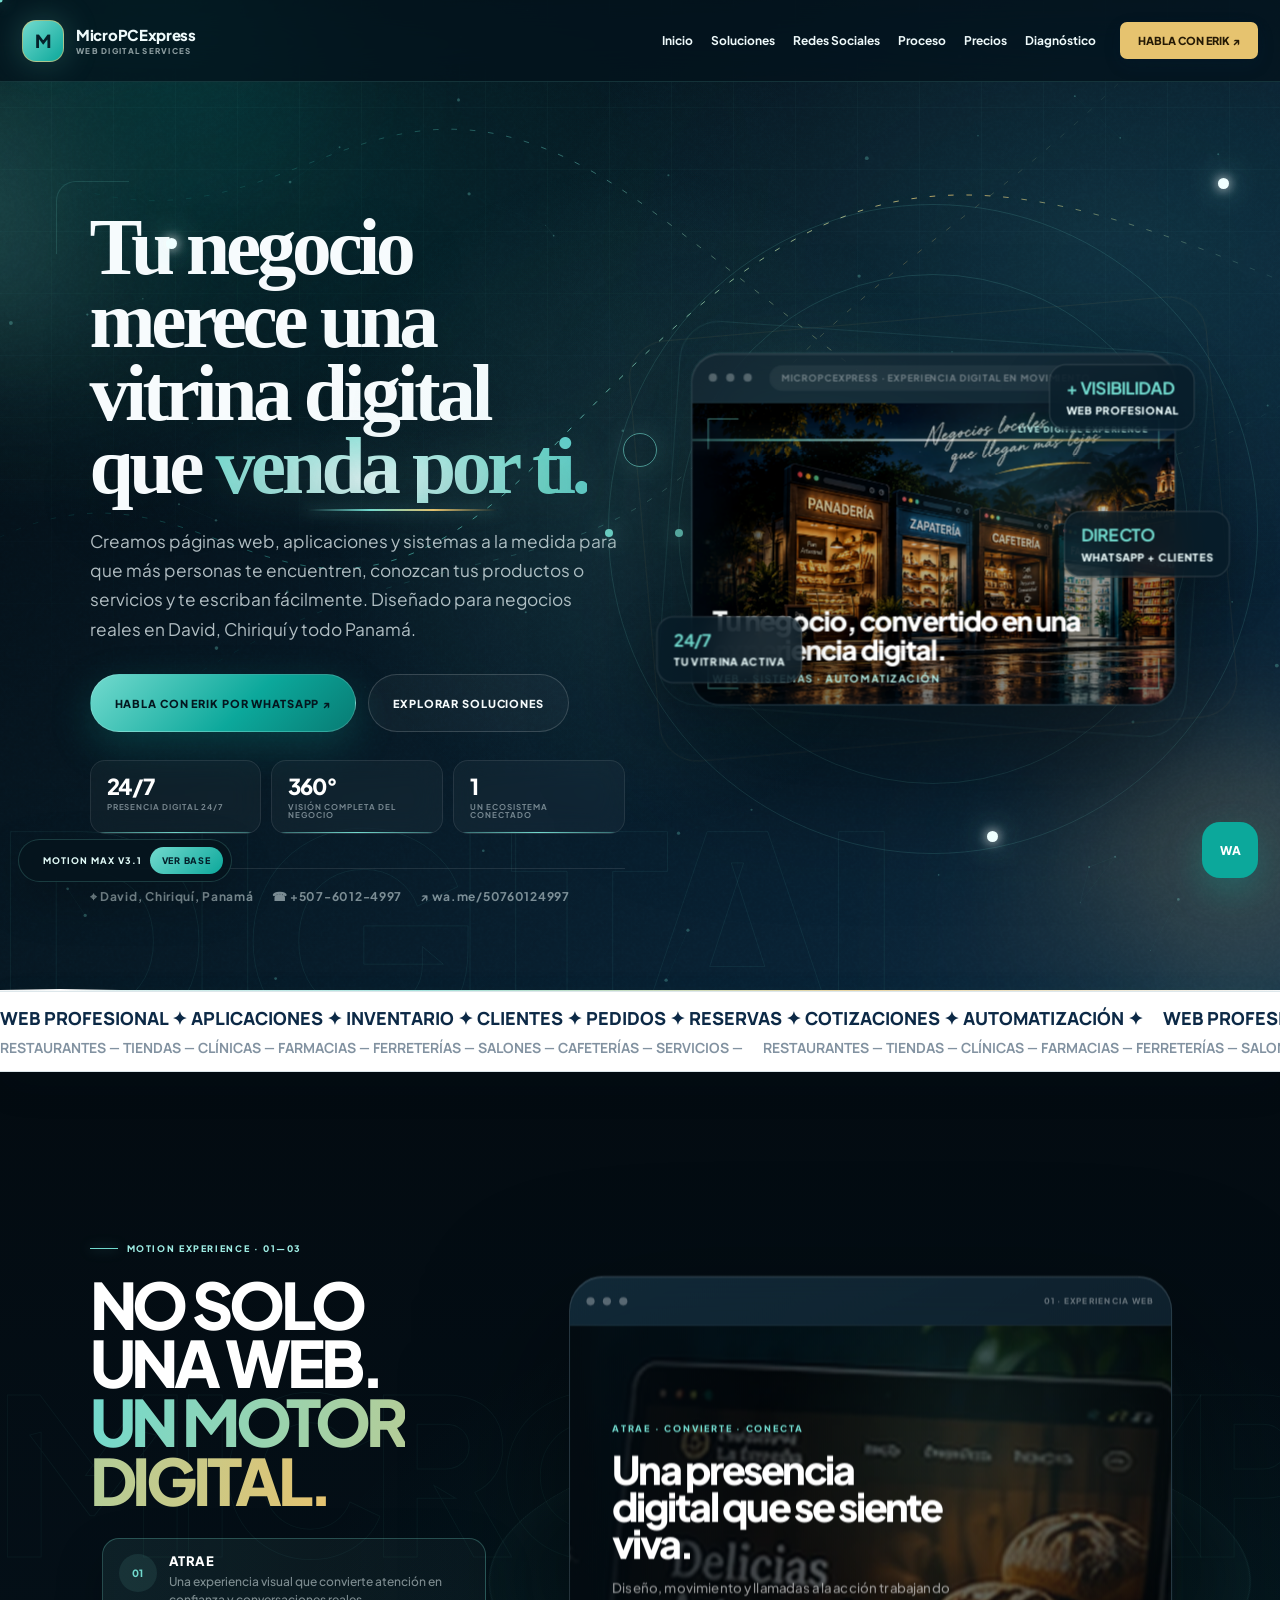
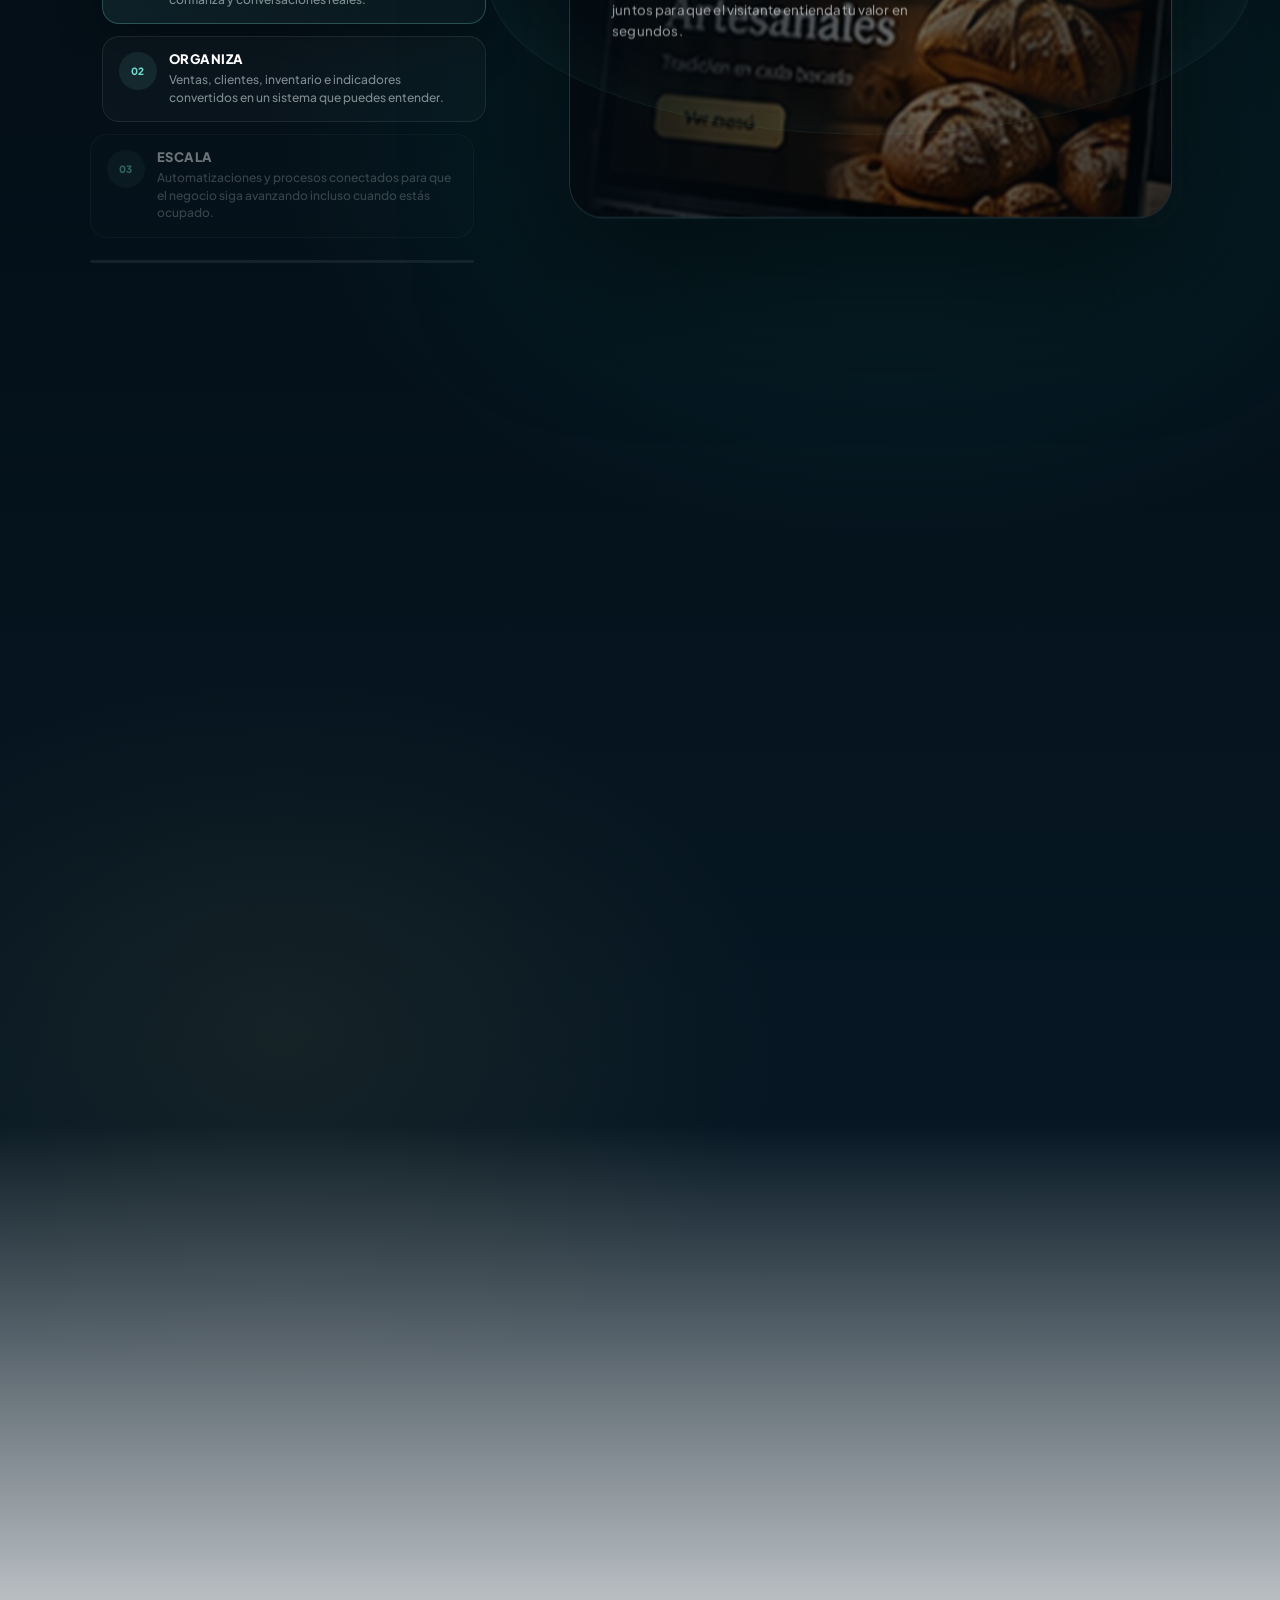
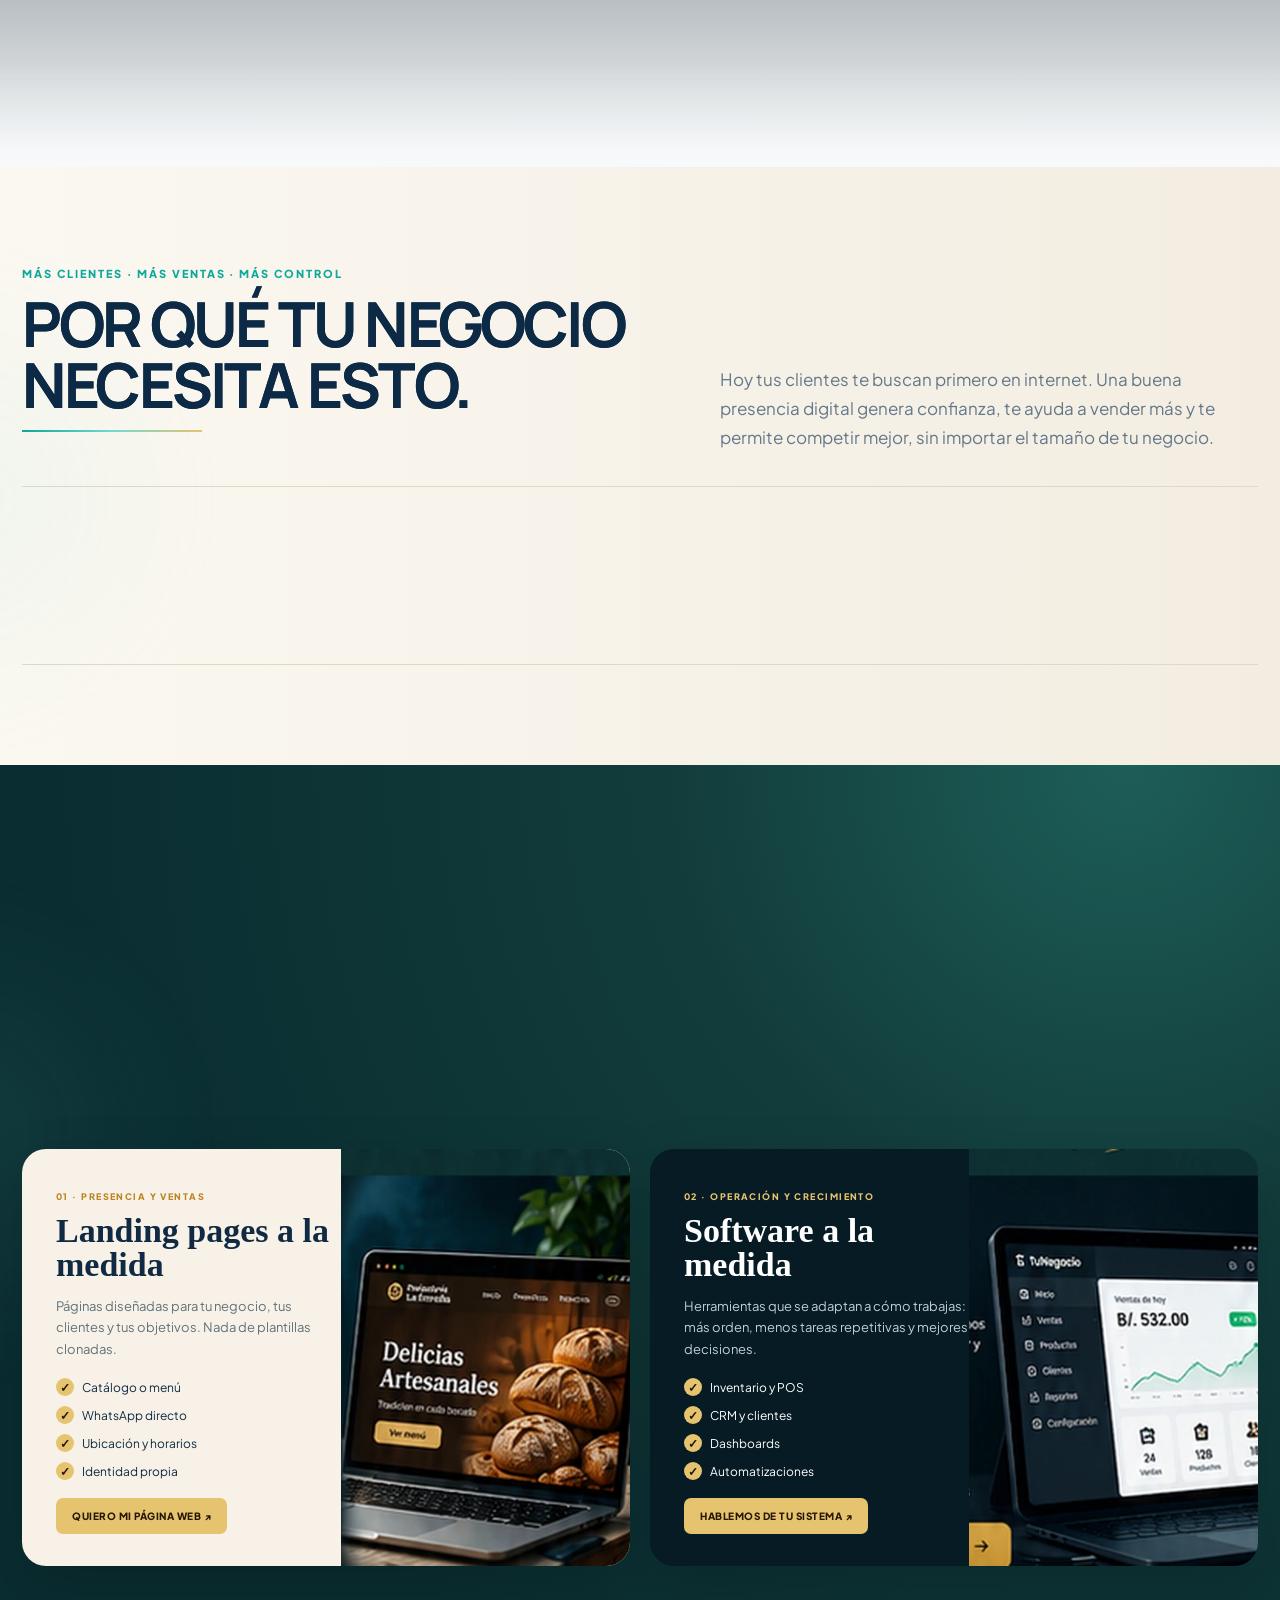
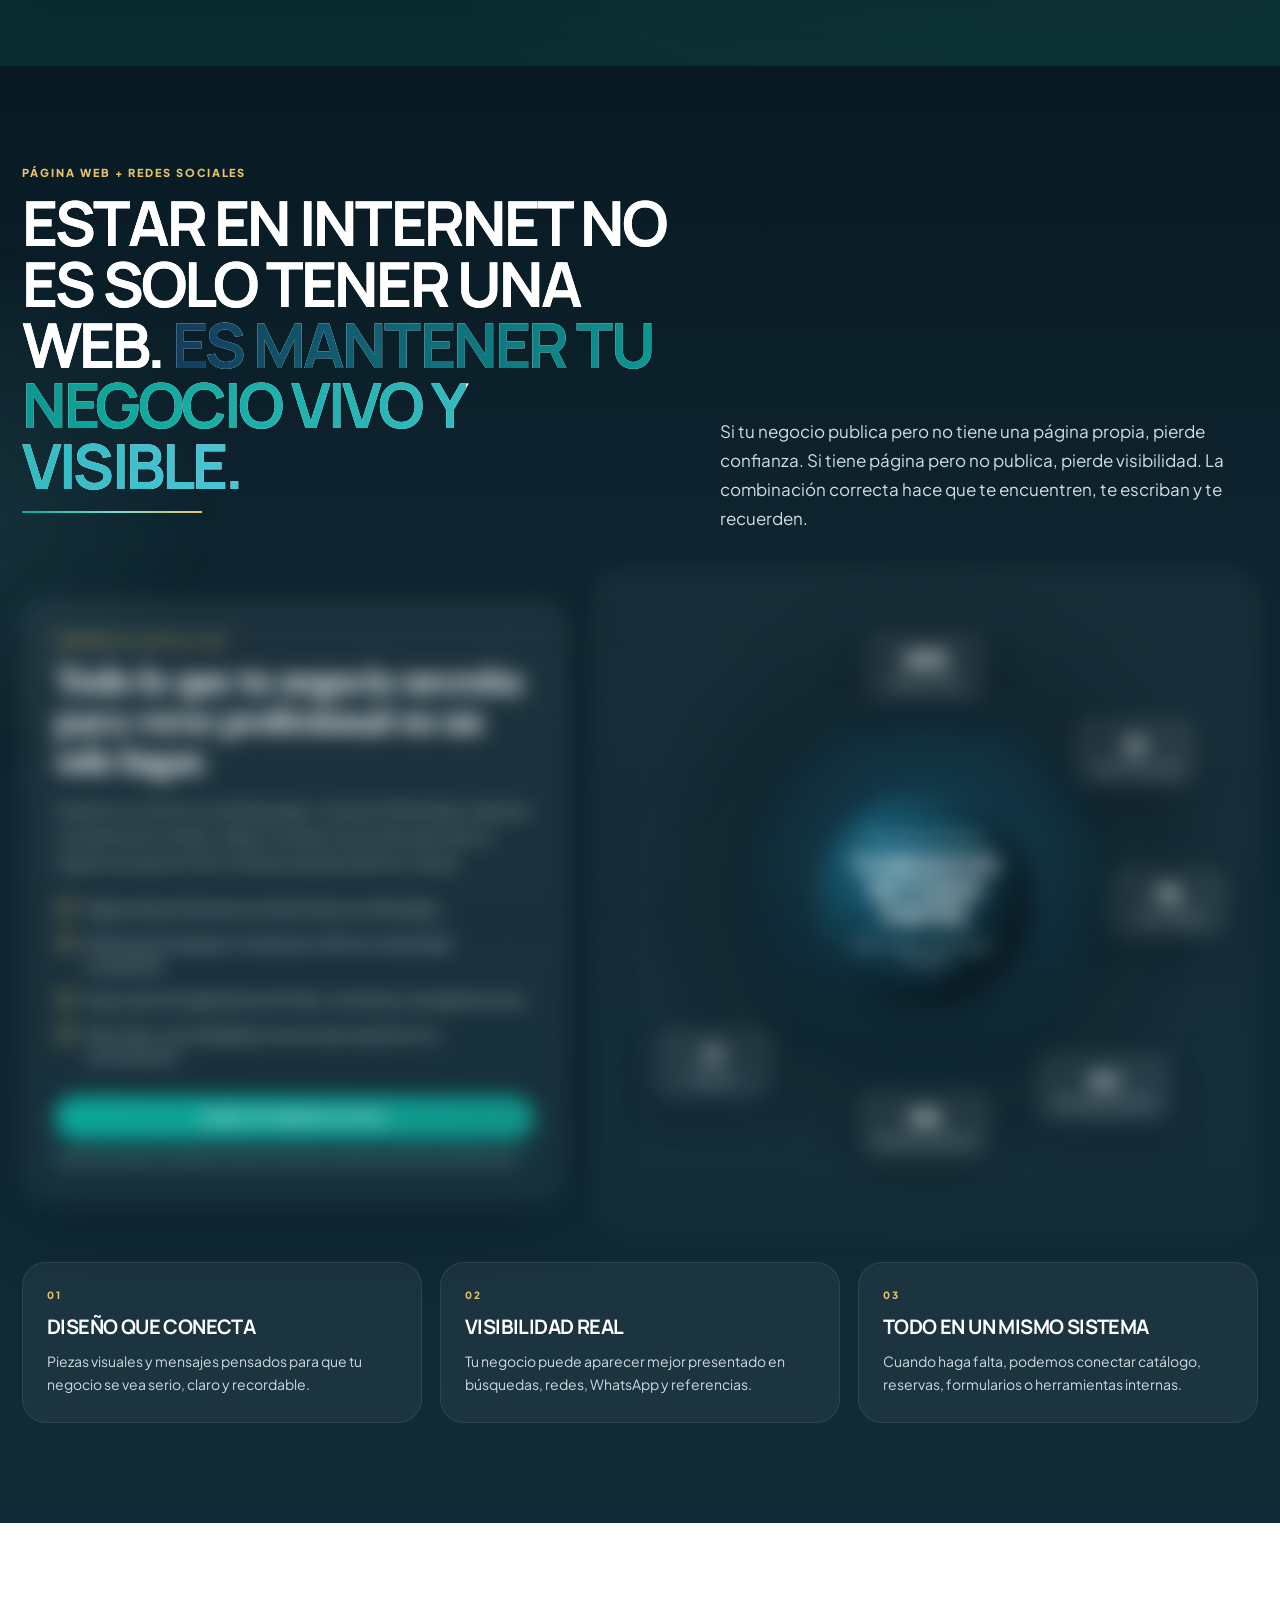
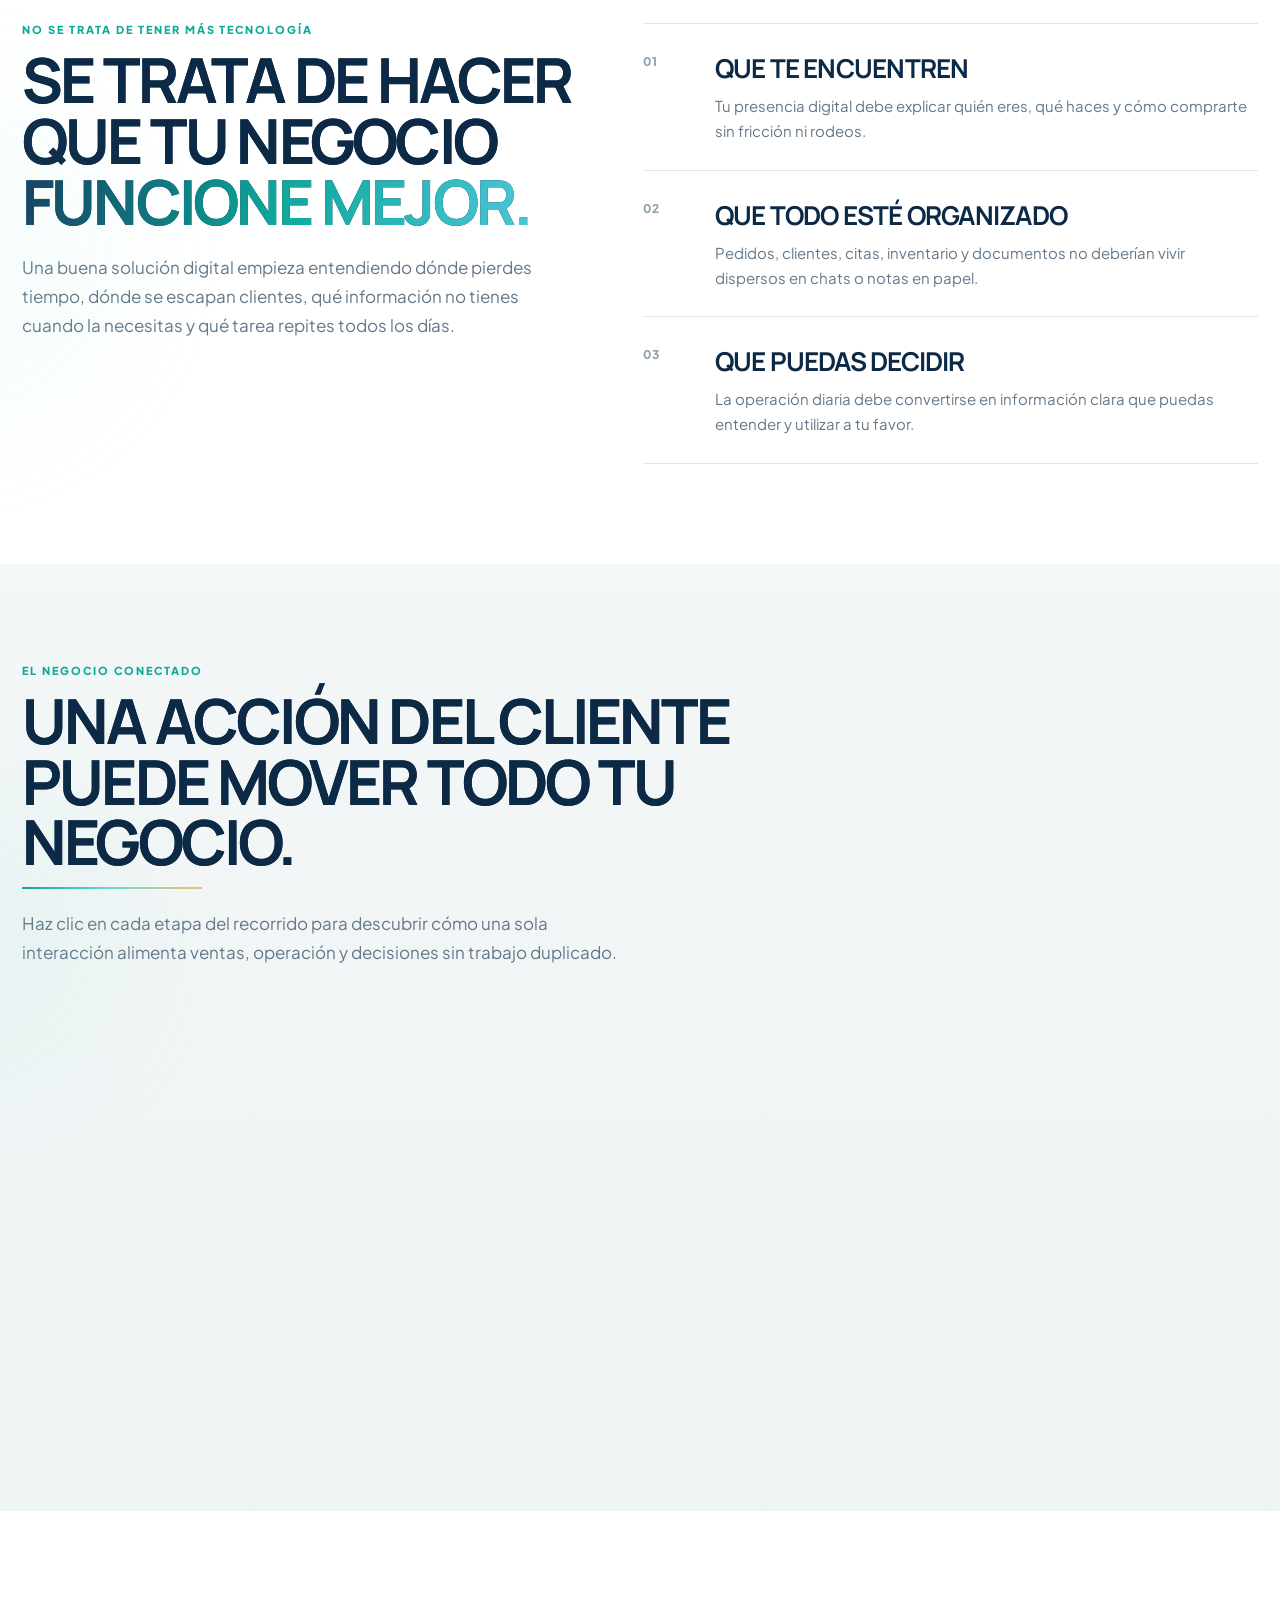
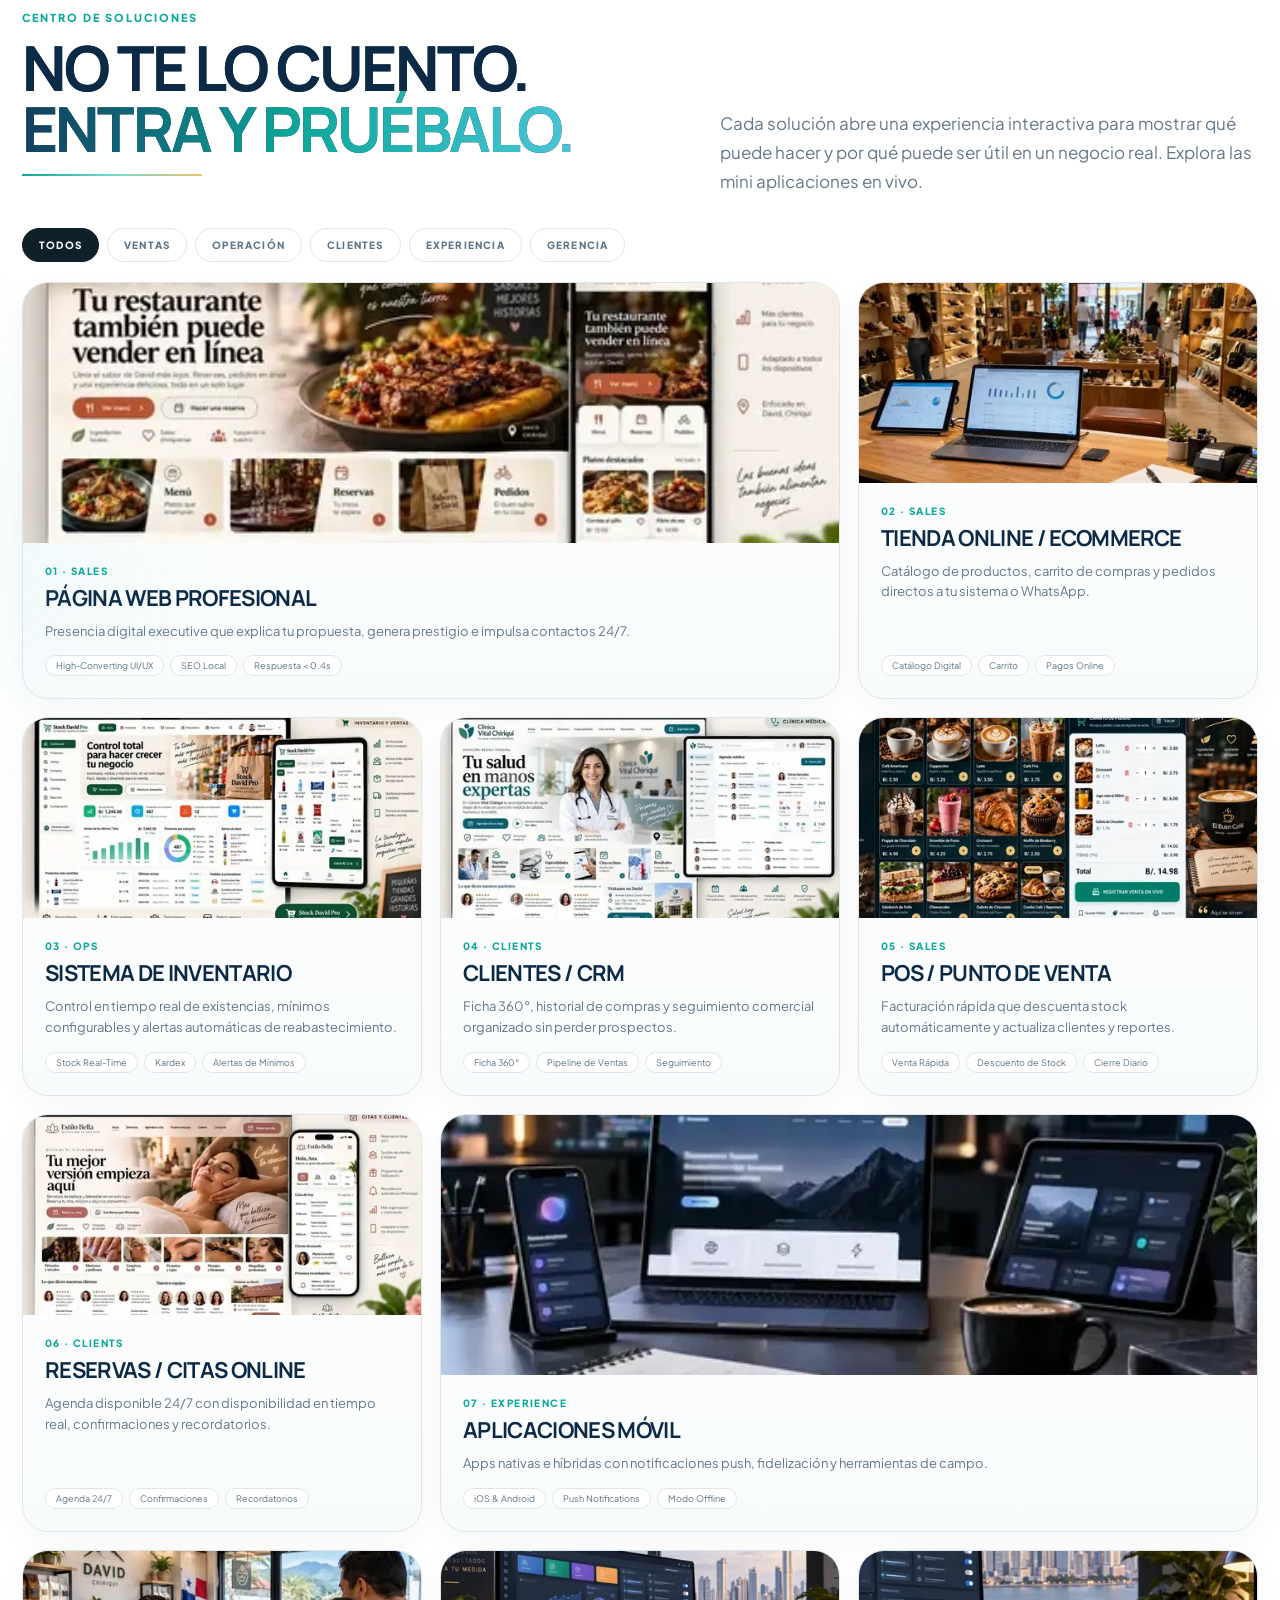
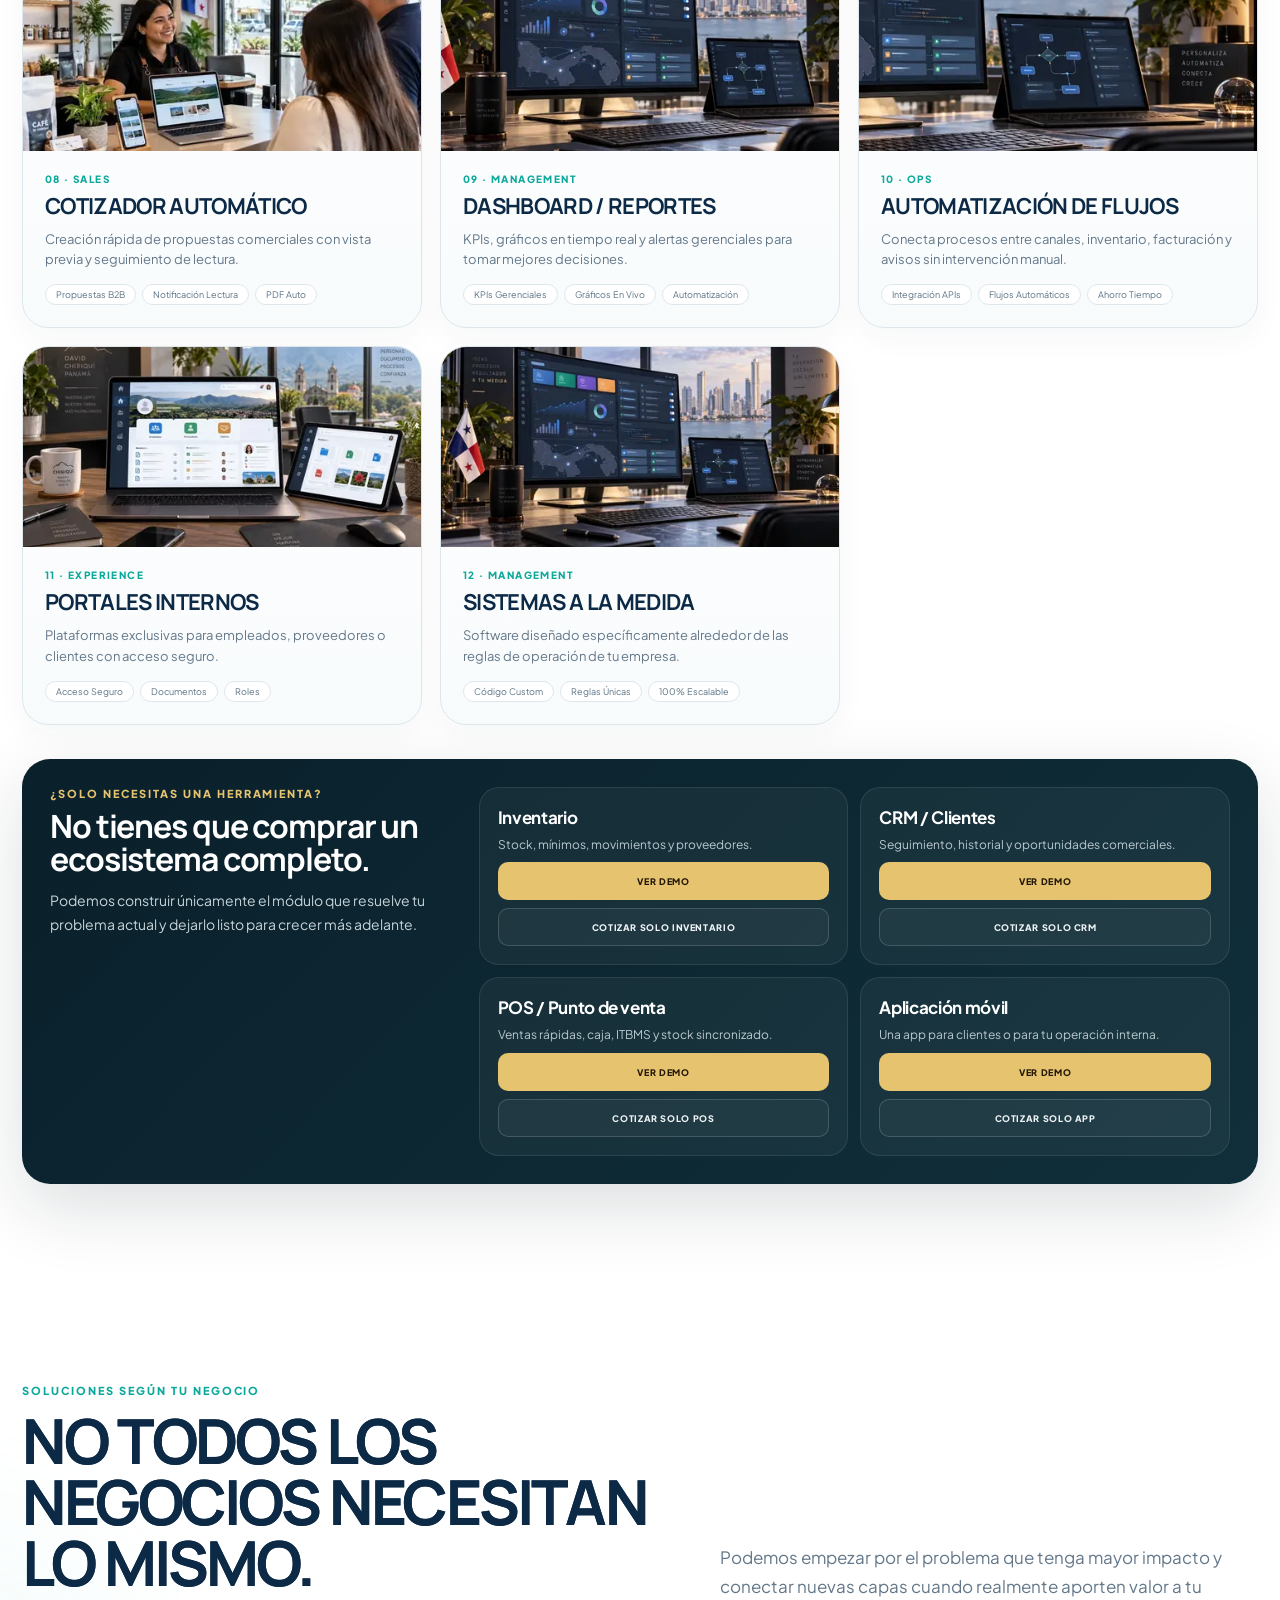
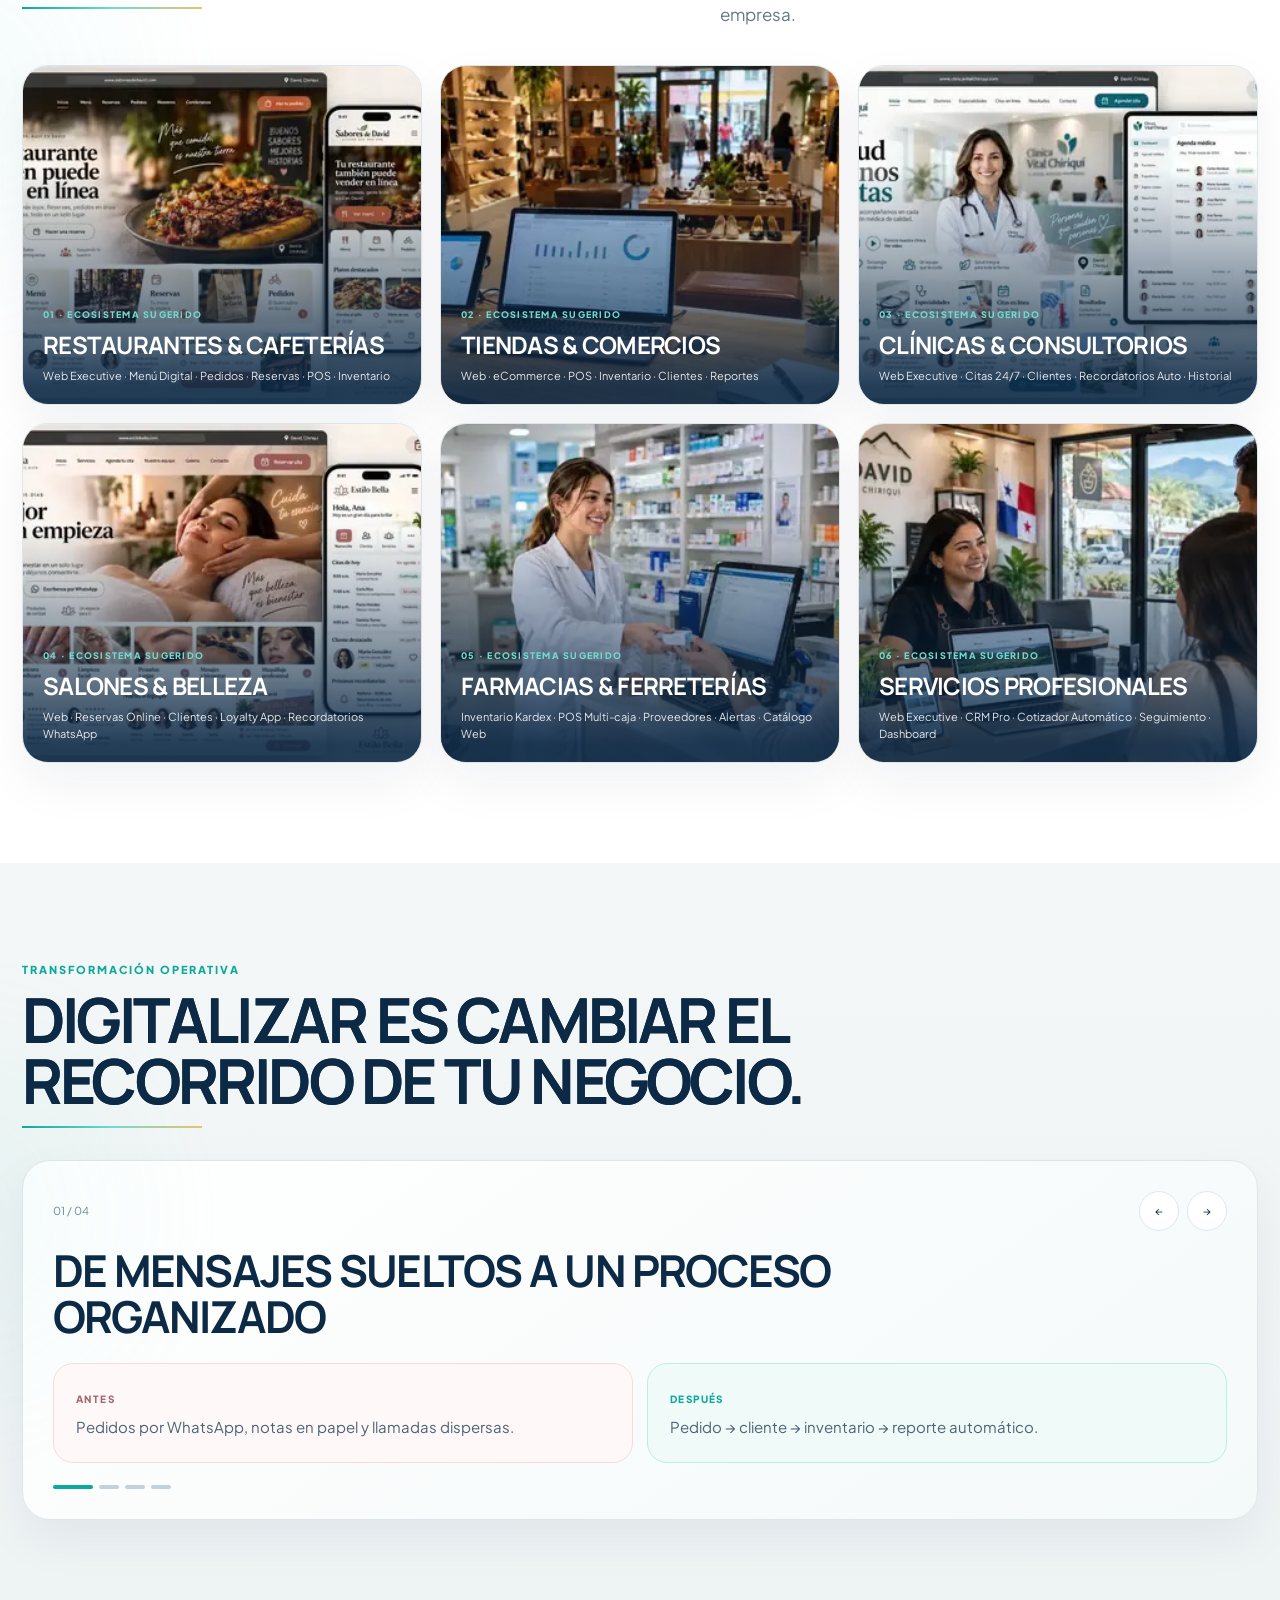
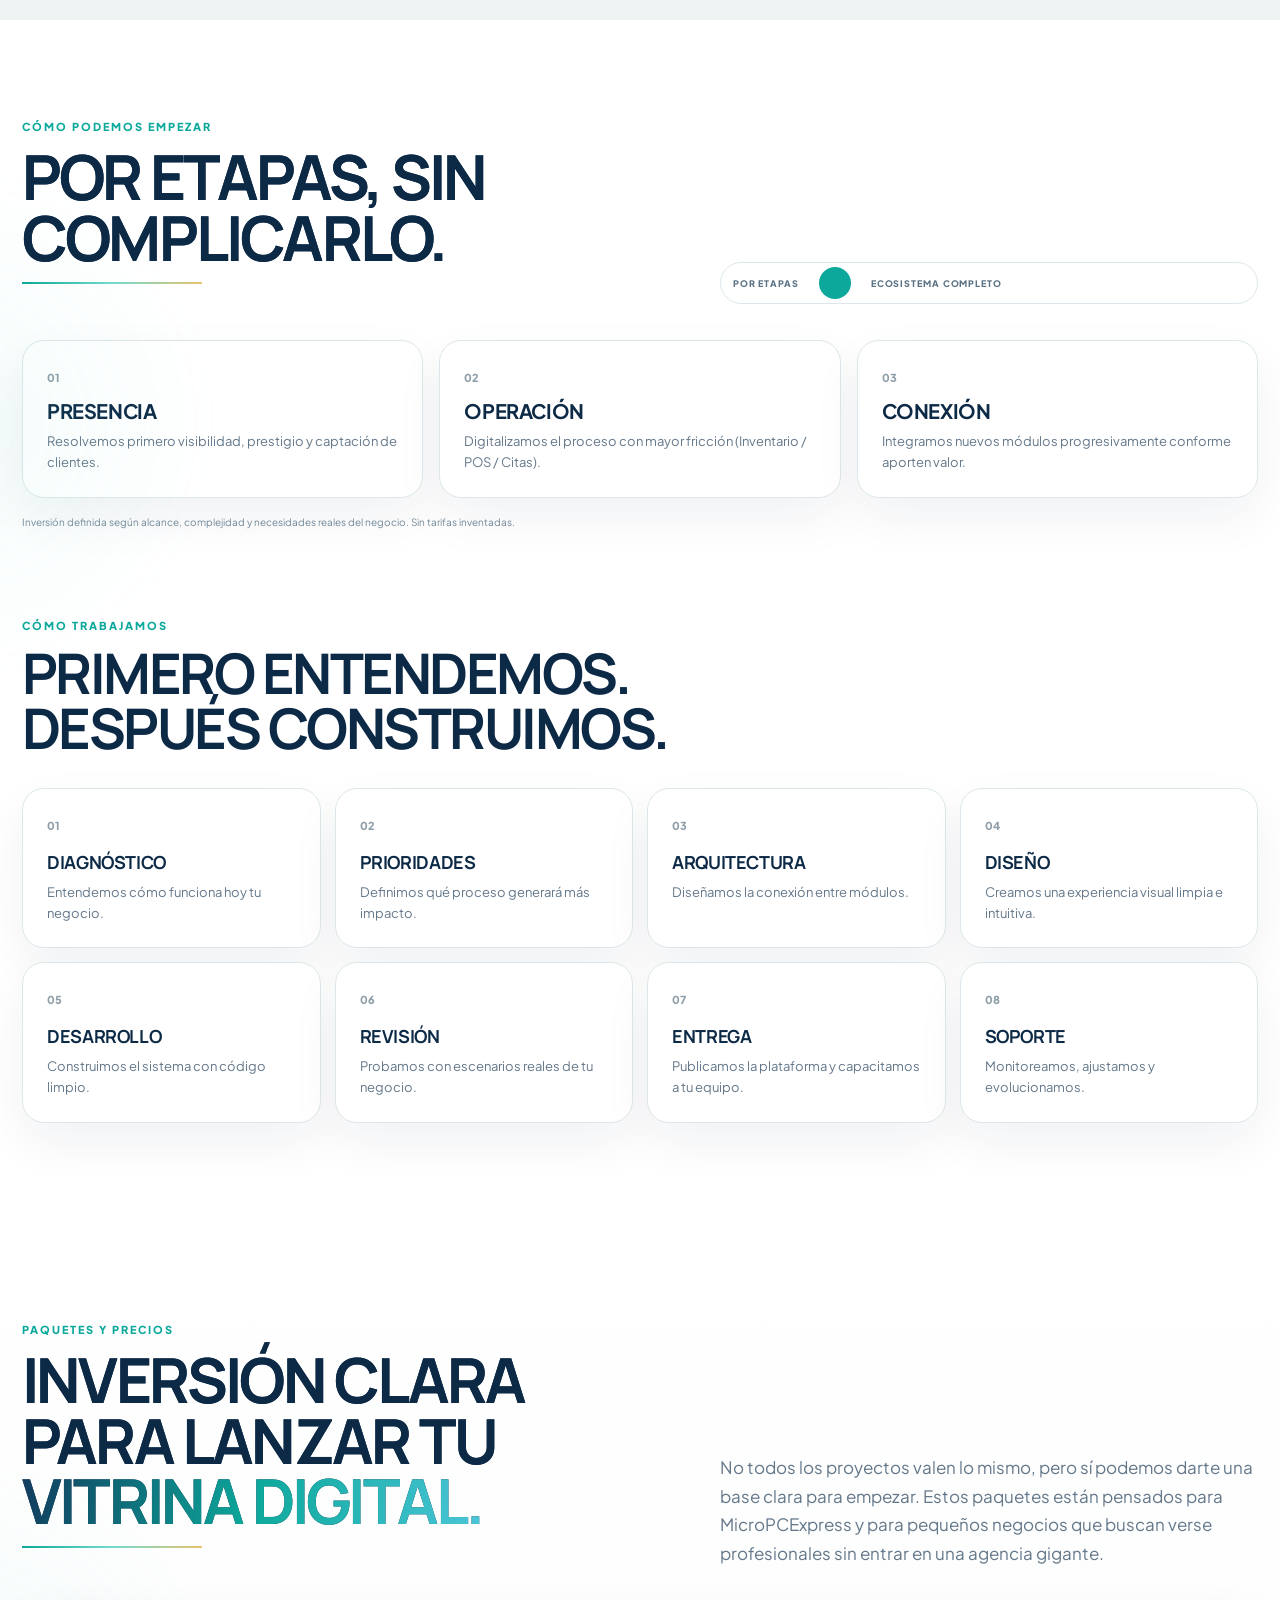
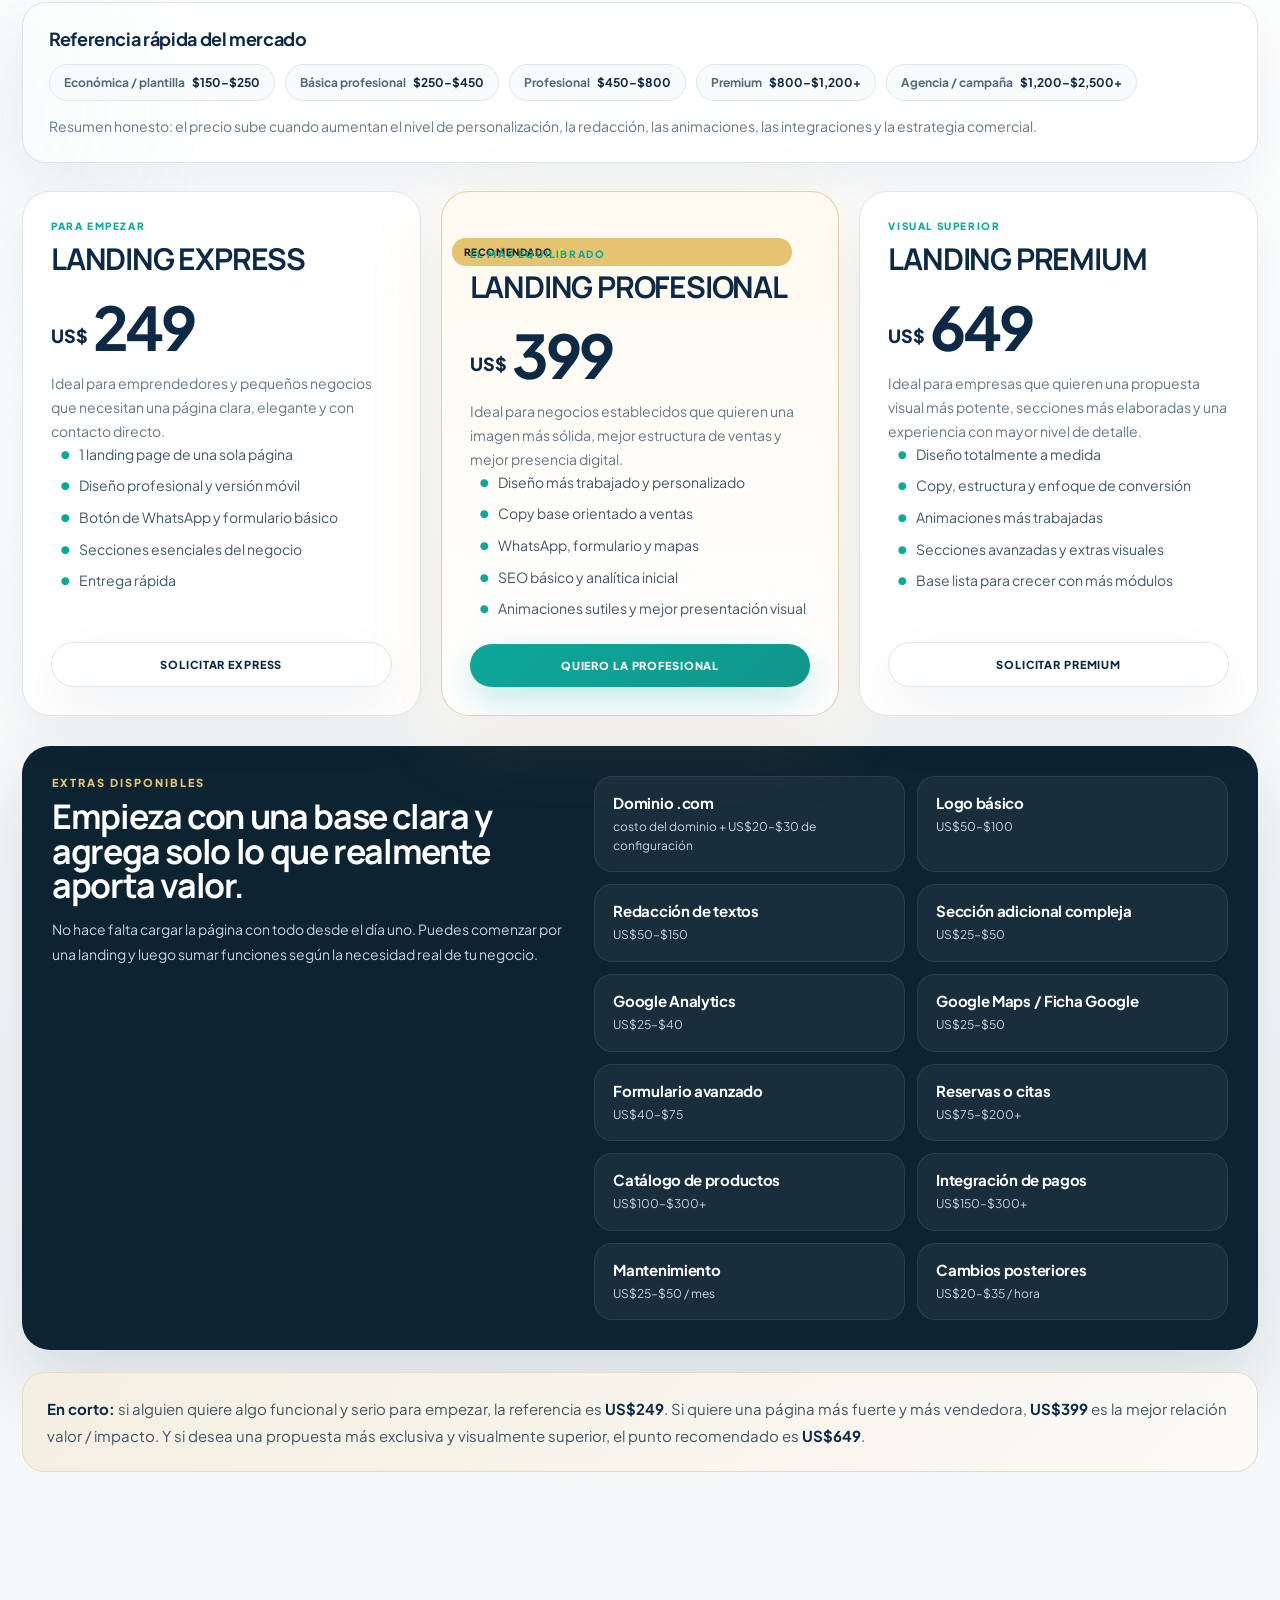
==== commit 42f2cb2e: "Añade efecto parallax con GSAP y ScrollTrigger La imagen se expande con el scroll y permanece visibl" ====
--- a/index.html
+++ b/index.html
@@ -818,10 +818,21 @@
   </div>
 </section>
 
+<div style="text-align:center;padding:24px;background:#05161e"><a class="btn primary" href="#experiencia-final">VER LA EXPERIENCIA ↓</a></div>
+<!-- Scroll-pinned image reveal -->
+<section class="image-journey" id="experiencia-final" aria-label="Tu idea puede llegar más lejos">
+  <div class="journey-stage">
+  <div class="journey-frame" aria-hidden="true">
+    <picture><source media="(max-width:760px)" srcset="assets/cta-david-1280.webp"><img src="assets/cta-david-4k.webp" alt="" width="3840" height="2160" loading="lazy"></picture>
+  </div>
+  <div class="journey-caption"><span>DE UNA IDEA A TU PRÓXIMO PASO</span><h2>Tu negocio.<br>Sin límites.</h2></div>
+  <a class="journey-hint" href="#contacto">SIGUE BAJANDO <span aria-hidden="true">↓</span></a>
+  <div class="journey-progress" aria-hidden="true"></div>
+  </div>
+</section>
 <!-- CTA FINAL 4K -->
 <section class="closing closing-premium section" id="contacto">
-  <button class="closing-motion-toggle" type="button" aria-pressed="false">Pausar animación ❚❚</button>
-  <div class="closing-premium-copy reveal">
+  <div class="closing-premium-copy">
     <span class="eyebrow">HAGAMOS CRECER TU NEGOCIO JUNTOS</span>
     <h2>CUÉNTAME SOBRE TU NEGOCIO.</h2>
     <p>No necesitas saber de páginas web ni de sistemas. Cuéntame cómo funciona hoy tu negocio, qué te quita tiempo y qué te gustaría mejorar.</p>
@@ -914,6 +925,8 @@
 
 <script src="config.js"></script>
 <script src="analytics.js"></script>
+<script src="assets/vendor/gsap.min.js"></script>
+<script src="assets/vendor/ScrollTrigger.min.js"></script>
 <script src="app.js"></script>
 
 <script id="motion-ultra-js">
--- a/styles.css
+++ b/styles.css
@@ -1346,11 +1346,44 @@
   .terms-footer-actions .btn{width:100%}
 }
 
-/* Contact photo motion keeps text and controls stable. */
-.closing-premium{position:relative;isolation:isolate;overflow:hidden}
-body .closing-premium.section::before,body.motion-ultra .closing-premium.section::before{content:"";position:absolute;inset:0;width:auto;height:auto;border-radius:0;filter:none;z-index:-1;background-image:inherit;background-size:cover;background-position:inherit;transform-origin:70% 65%;animation:closing-photo-drift 9s ease-in-out infinite alternate;animation-play-state:paused;pointer-events:none}
-body .closing-premium.section.is-in-view:not(.motion-paused)::before{animation-play-state:running}
-@keyframes closing-photo-drift{from{transform:scale(1.02) translateX(-0.3%)}to{transform:scale(1.14) translateX(0.8%)}}
-.closing-motion-toggle{position:absolute;right:20px;bottom:18px;z-index:2;border:1px solid rgba(255,255,255,.4);border-radius:30px;padding:10px 14px;background:rgba(5,22,30,.85);color:#fff;font:inherit;font-size:12px;cursor:pointer}
-.closing-motion-toggle:focus-visible{outline:3px solid #e9c883;outline-offset:4px}
-@media(prefers-reduced-motion:reduce){.closing-premium::before{animation:none!important;transform:none!important}.closing-motion-toggle{display:none}}
+/* Scroll-driven contact scene. Static and readable without JavaScript. */
+body .closing-premium.section{position:relative;isolation:isolate;overflow:hidden;background:#05161e!important;min-height:780px}
+body .closing-premium.section::before,body.motion-ultra .closing-premium.section::before{content:none}
+.closing-scene{position:absolute;inset:0;z-index:-1;overflow:hidden}
+.closing-photo{position:absolute;inset:-8% 0;display:block}
+.closing-photo img{display:block;width:100%;height:100%;object-fit:cover;object-position:65% center}
+.closing-shade{position:absolute;inset:0;background:linear-gradient(90deg,rgba(5,22,30,.98),rgba(5,22,30,.87) 32%,rgba(5,22,30,.25) 65%,rgba(5,22,30,.05))}
+.closing-premium-copy{position:relative;z-index:1}
+@media(max-width:760px){
+ body .closing-premium.section{min-height:760px}
+ .closing-shade{background:linear-gradient(180deg,rgba(5,22,30,.96),rgba(5,22,30,.88) 52%,rgba(5,22,30,.18))}
+ .closing-photo img{object-position:67% center}
+}
+
+/* Dedicated, pinned reveal: the complete transformation stays in view. */
+.image-journey{position:relative;height:calc(100svh - 80px);min-height:420px;overflow:hidden;background:#05161e;isolation:isolate;scroll-margin-top:80px}
+.journey-frame{position:absolute;inset:0;overflow:hidden}
+.journey-frame picture{display:block;width:100%;height:100%}
+.journey-frame img{display:block;width:100%;height:100%;object-fit:cover;object-position:65% center}
+.journey-frame::after{content:"";position:absolute;inset:0;background:linear-gradient(180deg,rgba(5,22,30,.18),transparent 40%,rgba(5,22,30,.8))}
+.journey-caption{position:absolute;left:7%;bottom:18%;color:#fff;text-shadow:0 2px 24px #05161e}
+.journey-caption>span{font-size:11px;font-weight:800;letter-spacing:.18em;color:#e6c36f}
+.journey-caption h2{font-family:Georgia,serif;font-size:clamp(40px,7vw,104px);line-height:1;margin:16px 0 0}
+.journey-hint{position:absolute;bottom:28px;left:50%;transform:translateX(-50%);color:#fff;text-decoration:none;font-size:11px;font-weight:800;letter-spacing:.15em;background:#05161ed9;padding:12px 20px;border:1px solid #ffffff40;border-radius:30px;white-space:nowrap}
+.journey-hint span{margin-left:12px;font-size:18px}
+.journey-progress{position:absolute;bottom:0;left:0;width:100%;height:4px;background:#e6c36f;transform:scaleX(0);transform-origin:left}
+@media(max-width:760px){.image-journey{height:calc(100svh - 70px);scroll-margin-top:70px}.journey-caption{left:7%;bottom:22%}.journey-caption>span{font-size:9px}}
+
+/* Native sticky positioning keeps the scroll geometry stable on resize. */
+.image-journey{height:auto;min-height:0;overflow:visible}
+.journey-stage{position:relative;height:calc(100svh - 80px);min-height:420px;overflow:hidden}
+@media(prefers-reduced-motion:no-preference){
+ .image-journey.has-scroll-motion{height:240svh}
+ .has-scroll-motion .journey-stage{position:sticky;top:80px}
+}
+@media(max-width:760px){.journey-stage{height:calc(100svh - 70px)}.has-scroll-motion .journey-stage{top:70px}}
+
+/* The photo belongs to the scroll scene; contact follows on a clean background. */
+body .closing-premium.section{min-height:0;padding-top:80px;padding-bottom:80px;background:linear-gradient(135deg,#05161e,#0b2831)!important}
+.closing-premium-copy{width:100%;max-width:760px;margin:0 auto}
+@media(max-width:760px){body .closing-premium.section{padding-top:48px;padding-bottom:60px}}
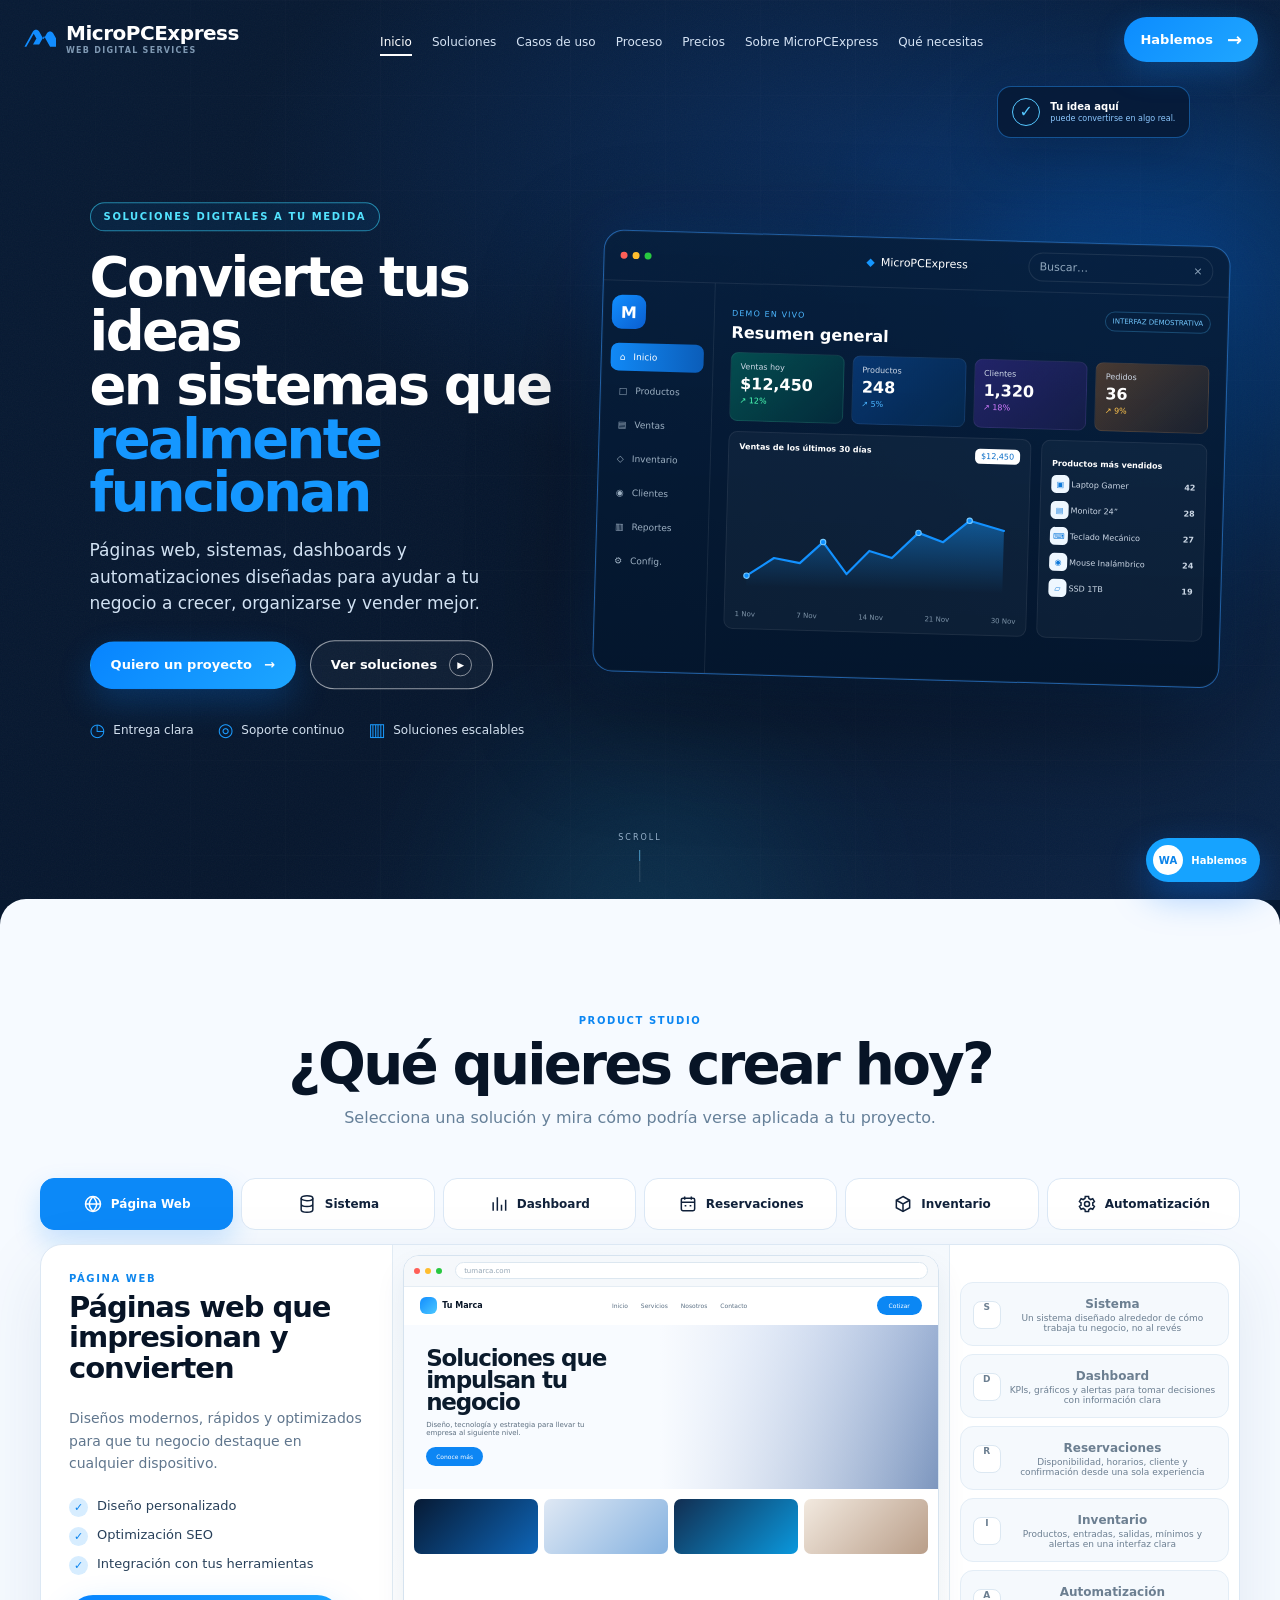
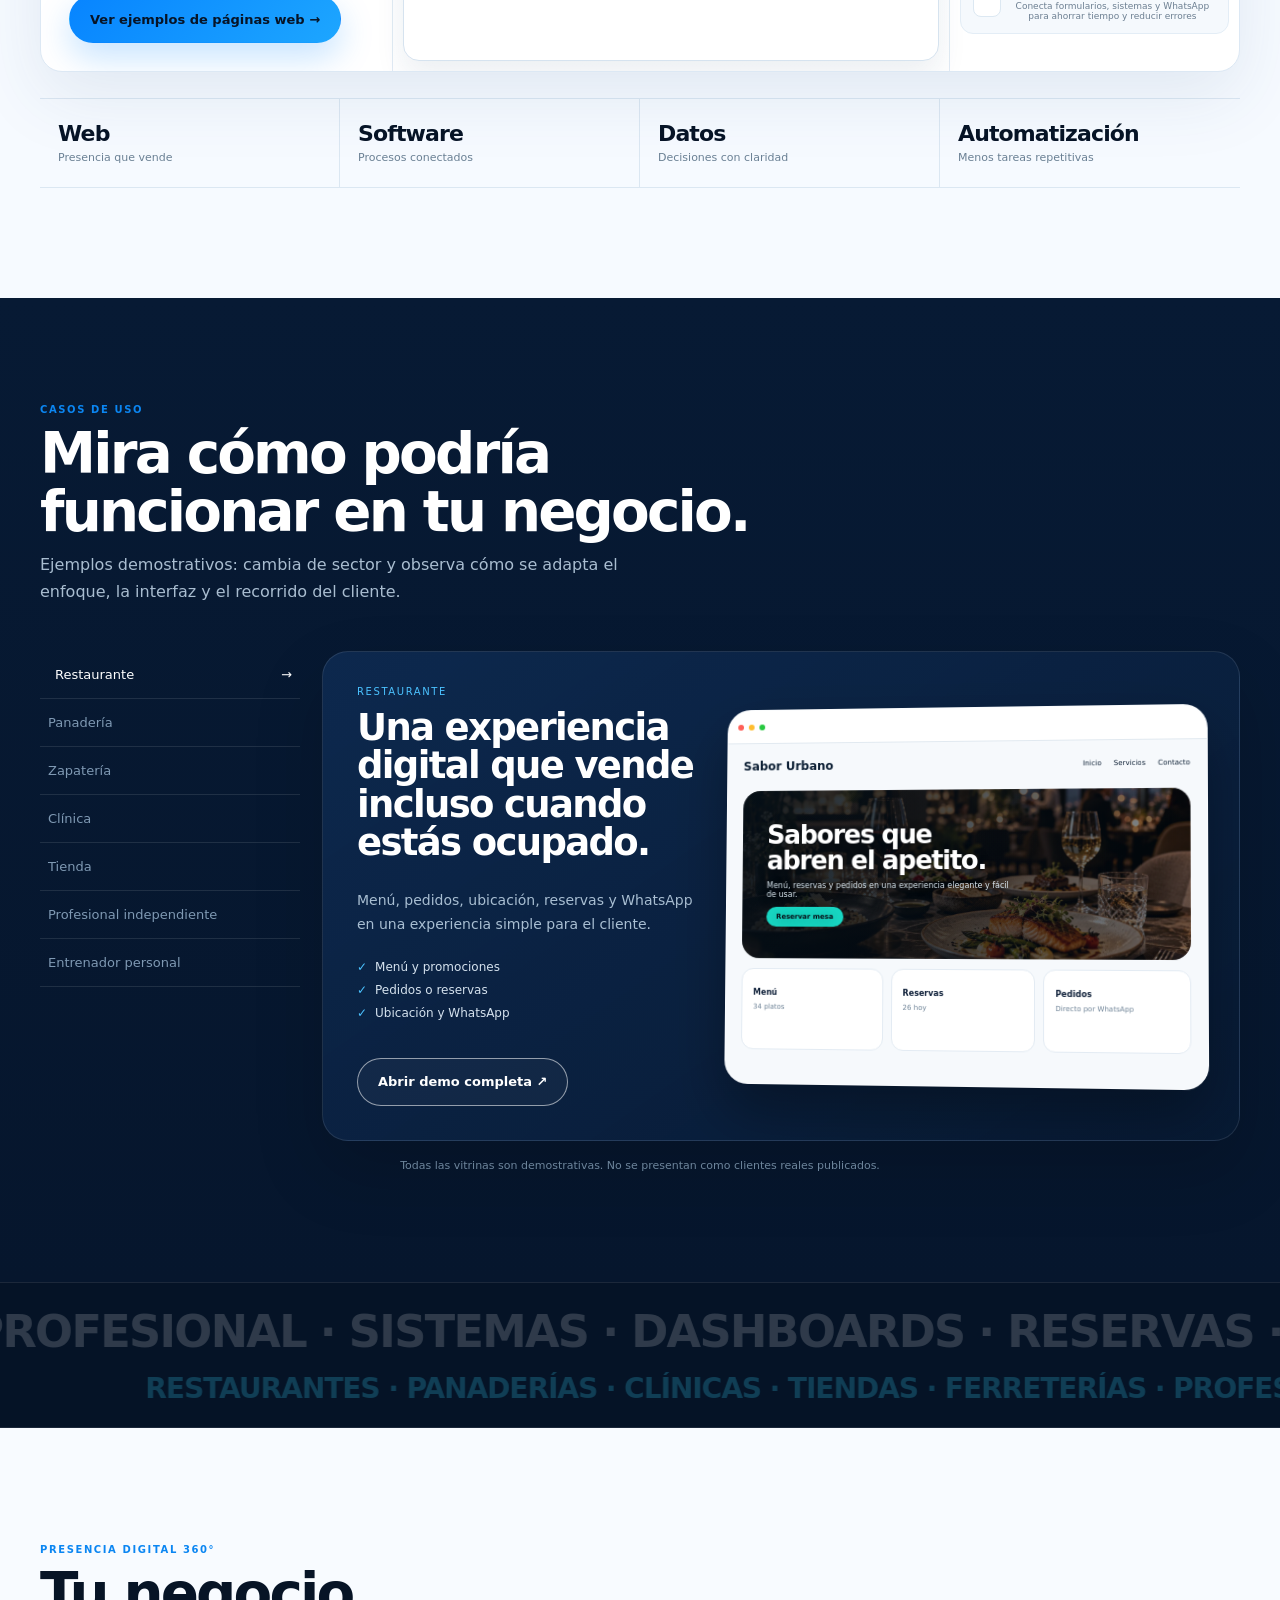
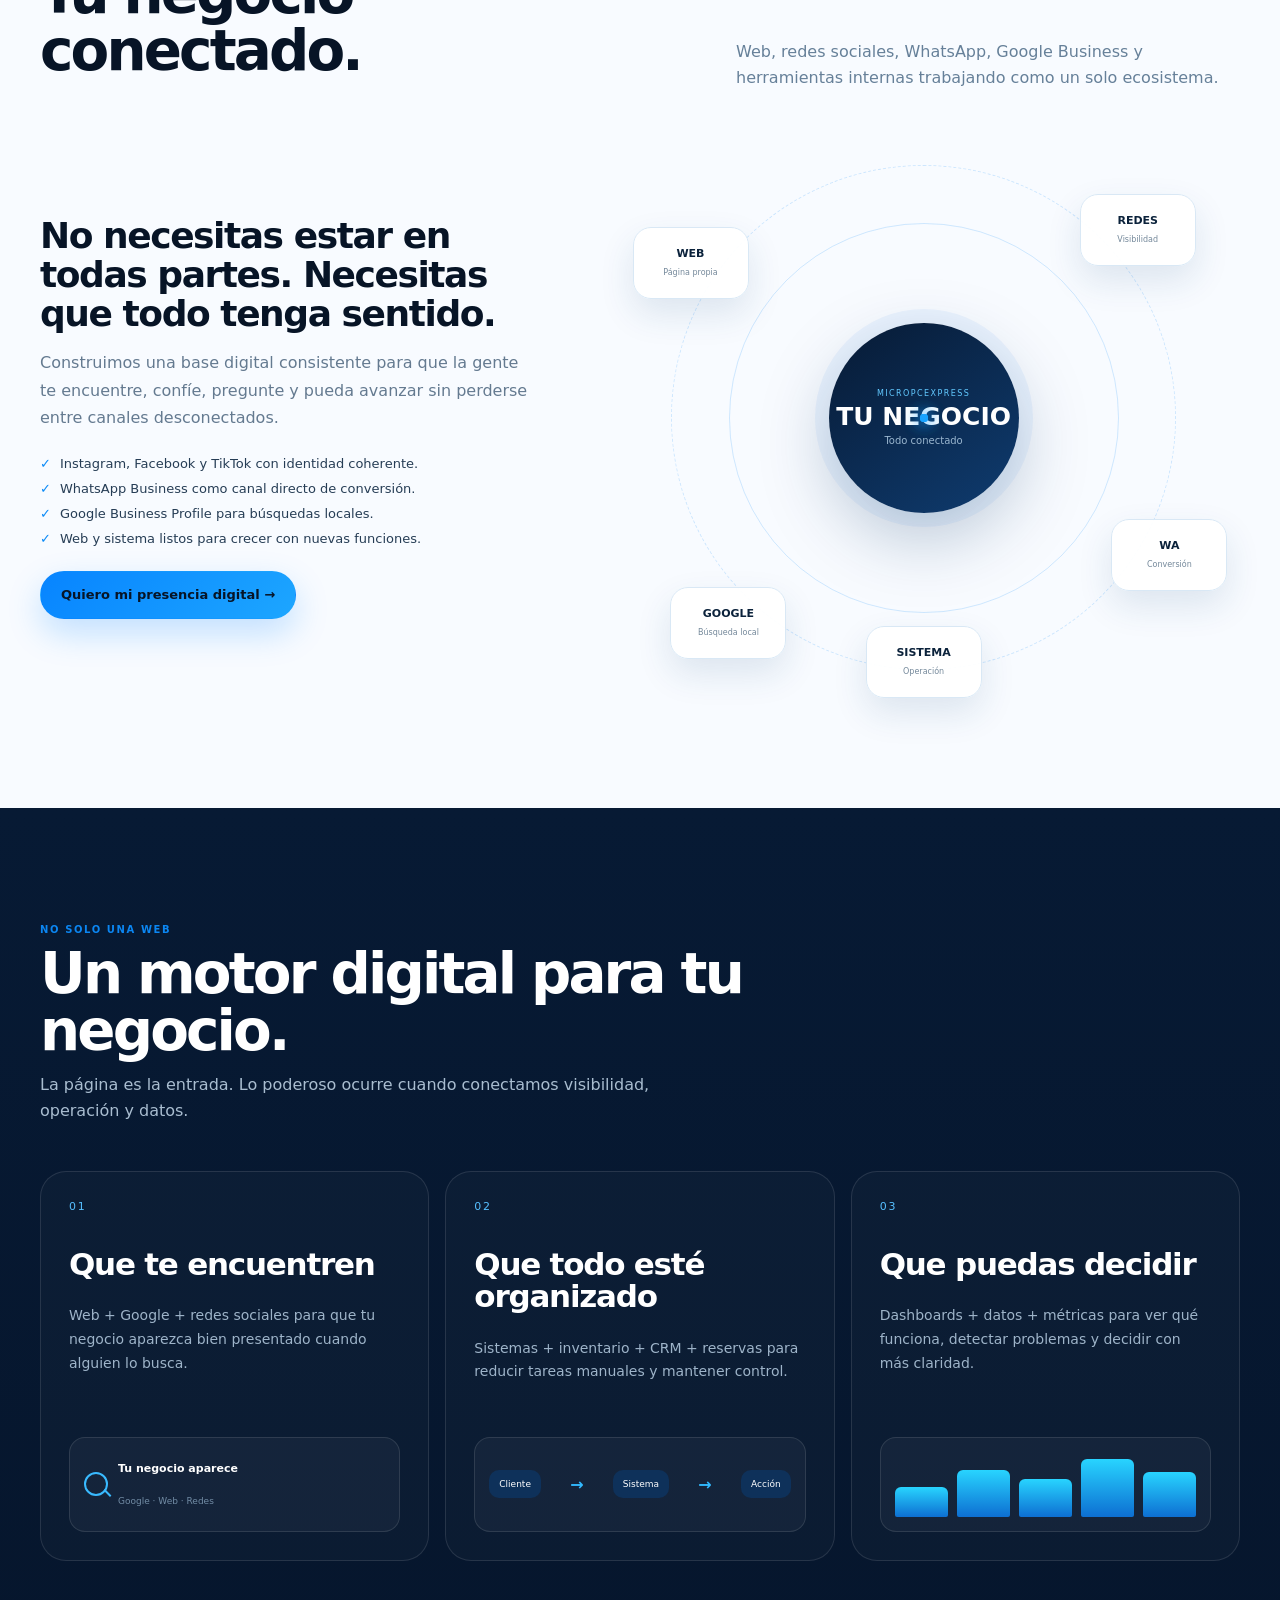
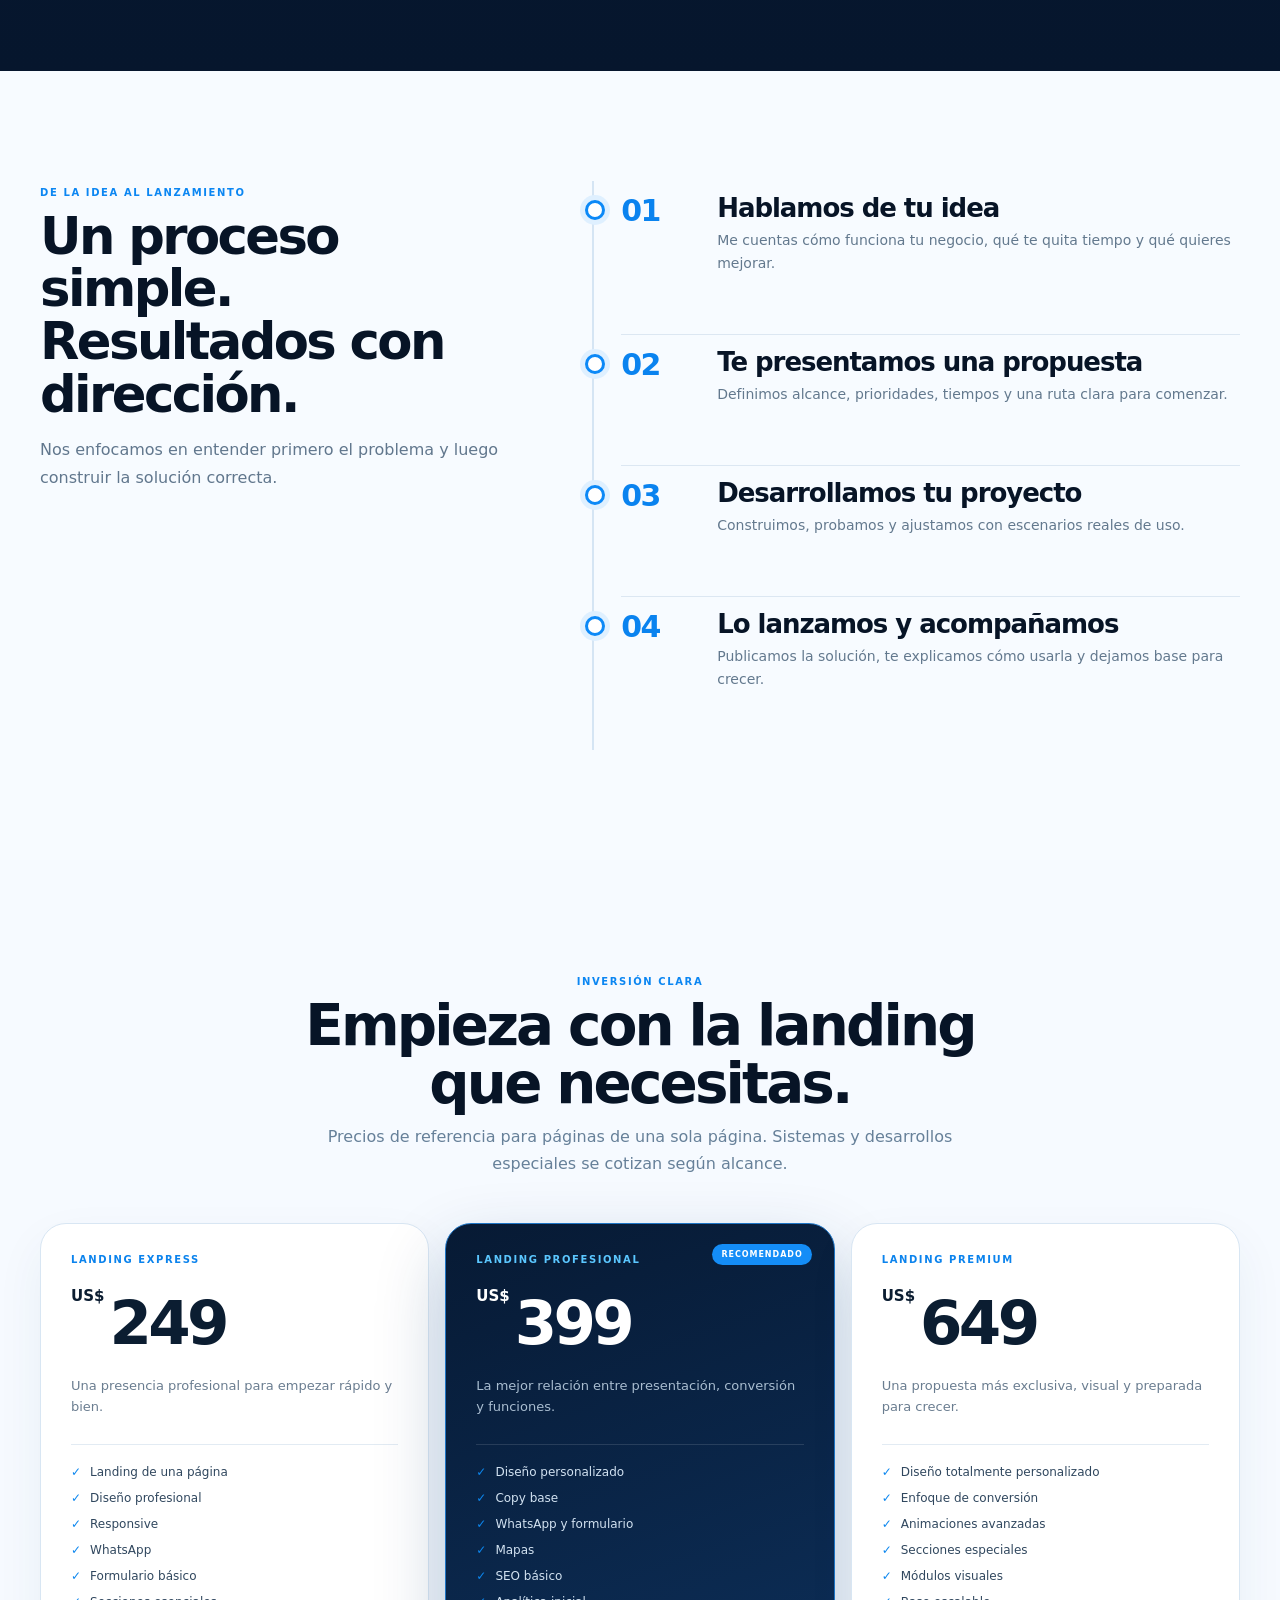
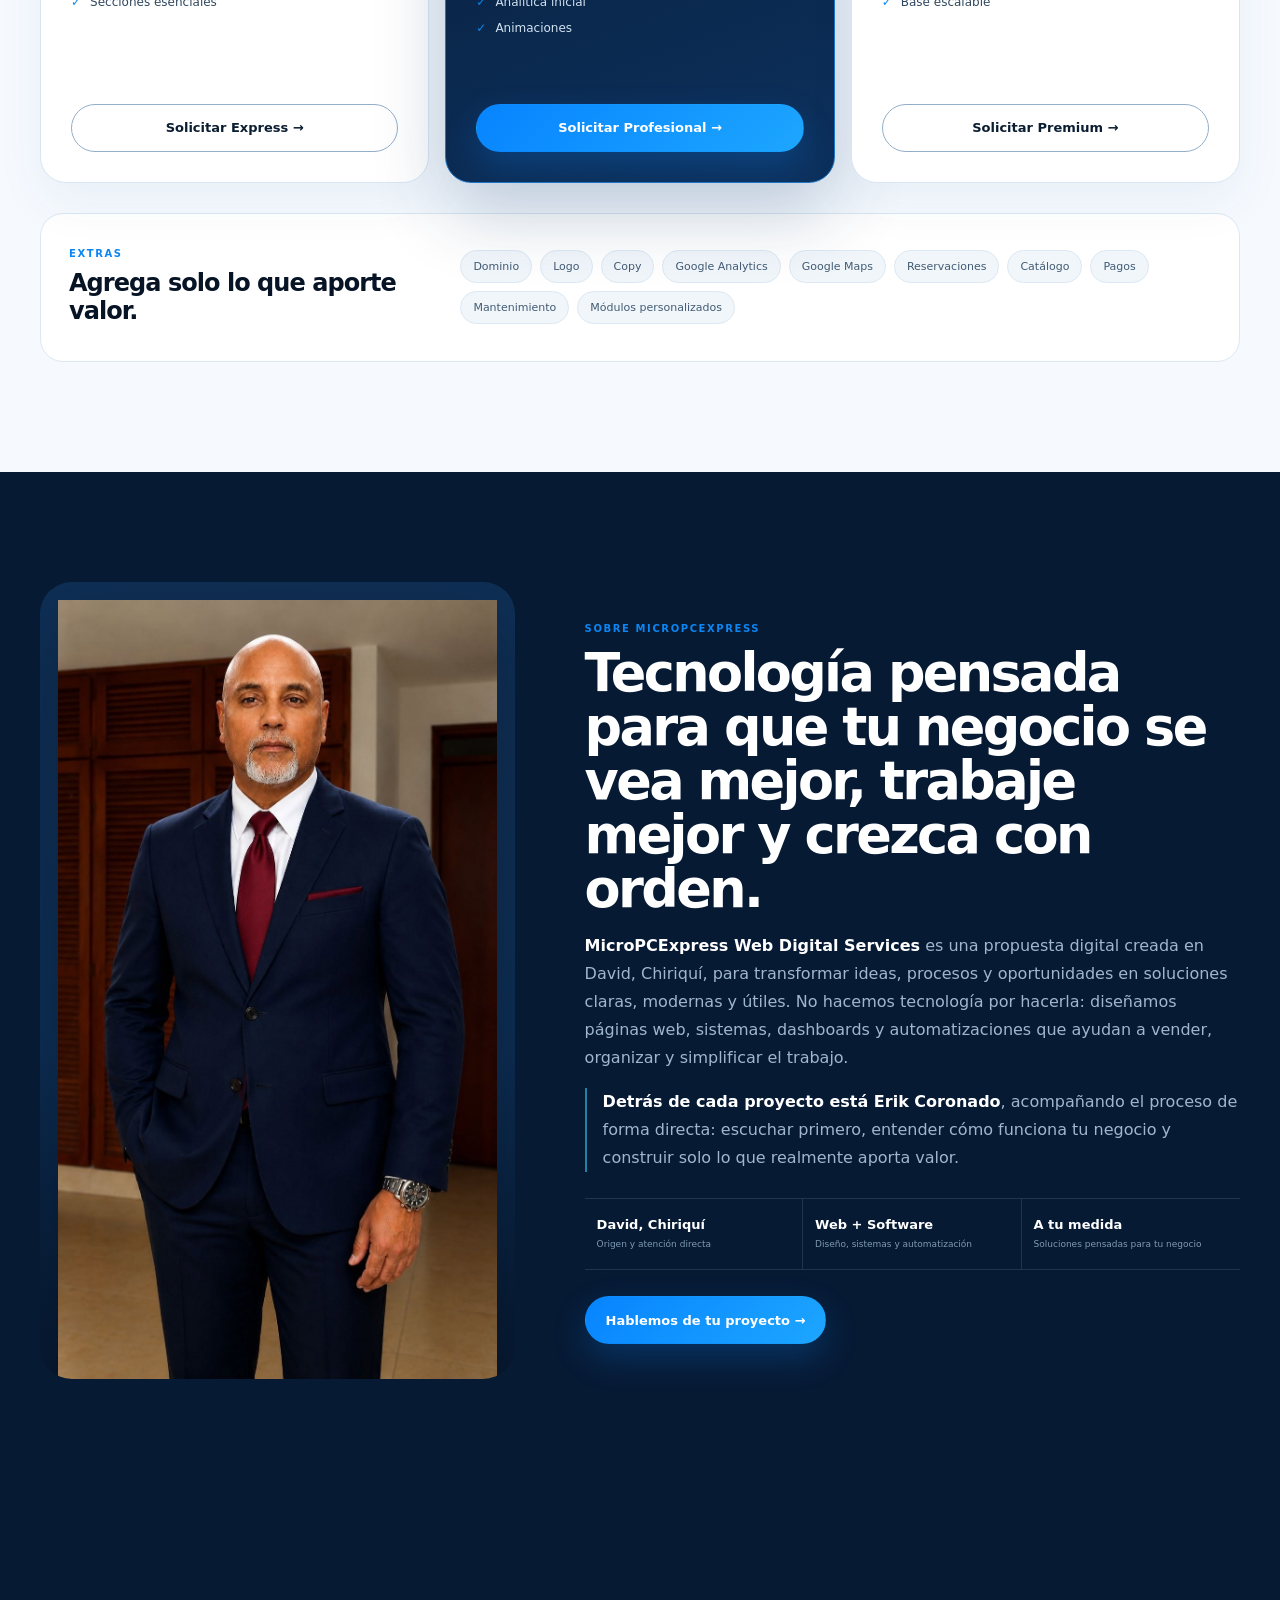
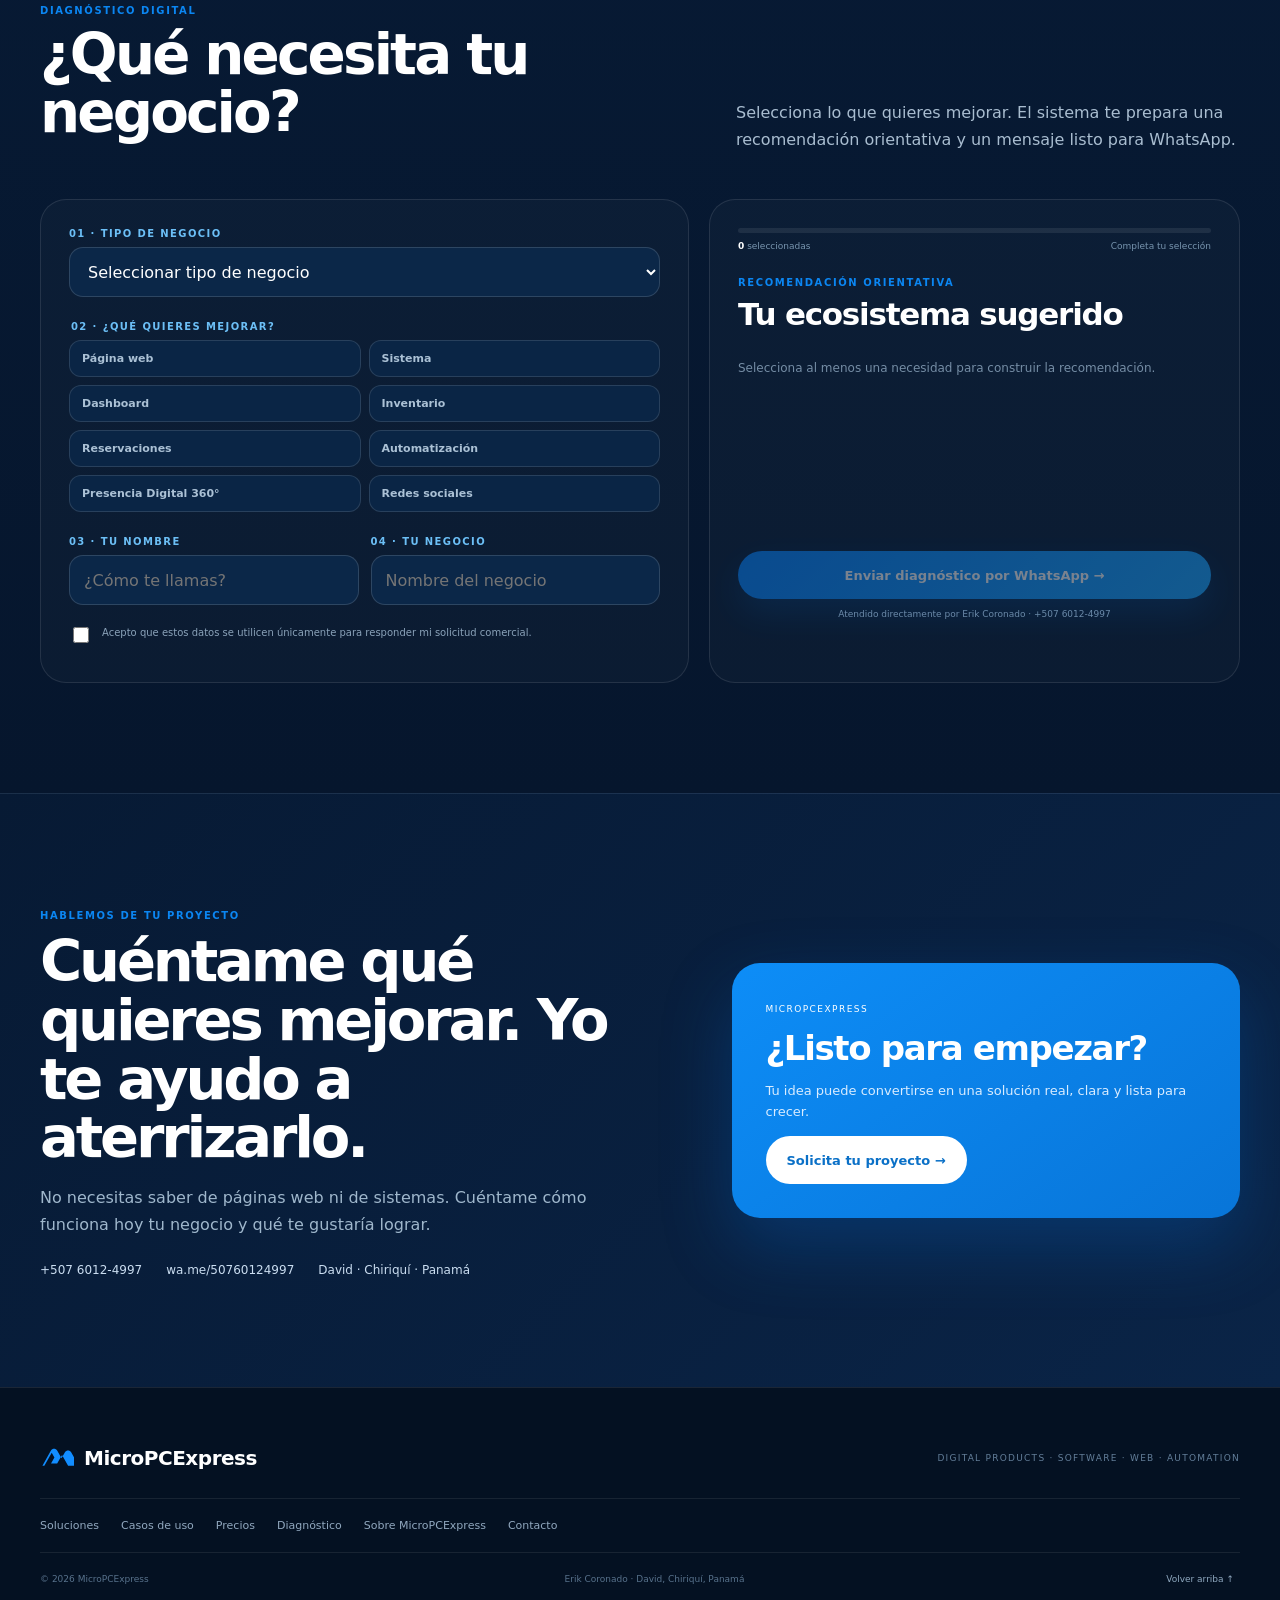
==== commit 691b4bcd: "MicroPCExpress NEXTGEN V16 Actualiza MicroPCExpress a la versión NEXTGEN V16 con nuevo diseño premiu" ====
--- a/index.html
+++ b/index.html
@@ -1,987 +1,361 @@
-<!doctype html>
-<html lang="es">
-<head>
-<meta charset="utf-8" />
-<meta name="viewport" content="width=device-width,initial-scale=1" />
-<meta name="theme-color" content="#071a23" />
-<title>MicroPCExpress | Soluciones Digitales para Negocios en Chiriquí, Panamá</title>
-<meta name="description" content="MicroPCExpress desarrolla páginas web, aplicaciones móviles, inventario, CRM, pedidos, reservas y sistemas a la medida para negocios en David, Chiriquí, Panamá." />
-<meta property="og:title" content="MicroPCExpress | Soluciones Digitales para Negocios" />
-<meta property="og:description" content="Páginas web profesionales, e-commerce, aplicaciones y sistemas digitales diseñados para hacer crecer y organizar empresas." />
-<meta property="og:type" content="website" />
-<meta property="og:locale" content="es_PA" />
-<meta property="og:image" content="assets/og-cover.webp" />
-<meta property="og:image:width" content="1200" />
-<meta property="og:image:height" content="630" />
-<meta property="og:image:alt" content="MicroPCExpress — Soluciones Digitales para Negocios" />
-<meta name="twitter:card" content="summary_large_image" />
-<meta name="twitter:title" content="MicroPCExpress | Soluciones Digitales" />
-<meta name="twitter:description" content="Páginas web, aplicaciones, e-commerce y sistemas para negocios en David, Chiriquí, Panamá." />
-<meta name="twitter:image" content="assets/og-cover.webp" />
-<link rel="canonical" href="/" />
-<link rel="icon" href="assets/favicon.svg" type="image/svg+xml" />
-<link rel="manifest" href="site.webmanifest" />
-<link rel="preconnect" href="https://fonts.googleapis.com" />
-<link rel="preconnect" href="https://fonts.gstatic.com" crossorigin />
-<link href="https://fonts.googleapis.com/css2?family=DM+Serif+Display&family=Manrope:wght@600;700;800&family=Plus+Jakarta+Sans:wght@400;500;600;700;800&display=swap" rel="stylesheet" />
-<link rel="stylesheet" href="styles.css" />
-<script type="application/ld+json">{
-  "@context":"https://schema.org",
-  "@type":"ProfessionalService",
-  "name":"MicroPCExpress",
-  "description":"Soluciones digitales para pequeños y medianos negocios: páginas web, aplicaciones, inventario, CRM y sistemas a medida.",
-  "telephone":"+50760124997",
-  "image":"assets/og-cover.webp",
-  "url":"/",
-  "address":{"@type":"PostalAddress","addressLocality":"David","addressRegion":"Chiriquí","addressCountry":"PA"},
-  "areaServed":[{"@type":"City","name":"David"},{"@type":"AdministrativeArea","name":"Chiriquí"},{"@type":"Country","name":"Panamá"}],
-  "serviceType":["Páginas web profesionales","eCommerce","Aplicaciones móviles","Sistemas de inventario","CRM","POS","Automatización"]
-}</script>
-
-<style id="motion-ultra-style">
-:root{--u-navy:#06141e;--u-blue:#0c2946;--u-teal:#0ca89b;--u-cyan:#72dace;--u-cyan2:#4bc6d8;--u-gold:#e6c36f;--u-white:#f8fbfc;--u-mx:50%;--u-my:50%}
-html{scroll-behavior:smooth}
-body.motion-ultra{overflow-x:hidden;background:#f7f9fa}
-body.motion-ultra .header{background:rgba(4,18,27,.78)!important;border-bottom:1px solid rgba(114,218,206,.15)!important;backdrop-filter:blur(18px) saturate(135%);-webkit-backdrop-filter:blur(18px) saturate(135%)}
-body.motion-ultra .header .brand strong,body.motion-ultra .header .desktop-nav a,body.motion-ultra .header .header-contact-hint{color:#eef9fa!important}
-body.motion-ultra .header .brand small{color:rgba(238,249,250,.58)!important}
-body.motion-ultra .header .brand-icon{background:linear-gradient(135deg,var(--u-cyan),var(--u-teal))!important;color:#05212a!important;box-shadow:0 0 34px rgba(114,218,206,.25)}
-body.motion-ultra .menu-btn span{background:#fff!important}
-
-/* HERO CINEMATIC */
-body.motion-ultra .hero-premium{position:relative;min-height:100svh;display:grid!important;grid-template-columns:minmax(0,1.02fr) minmax(420px,.98fr)!important;align-items:center!important;gap:clamp(30px,4vw,76px)!important;padding:clamp(132px,12vw,170px) clamp(28px,7vw,110px) 86px!important;background:
-radial-gradient(900px 520px at 15% 18%,rgba(12,168,155,.17),transparent 68%),
-radial-gradient(820px 520px at 86% 26%,rgba(75,198,216,.13),transparent 68%),
-linear-gradient(135deg,#030b11 0%,#071925 46%,#0b2940 100%)!important;isolation:isolate;overflow:hidden;color:#fff}
-body.motion-ultra .hero-premium::before{content:"";position:absolute;inset:-1px;z-index:-5;background-image:linear-gradient(rgba(114,218,206,.055) 1px,transparent 1px),linear-gradient(90deg,rgba(114,218,206,.055) 1px,transparent 1px);background-size:62px 62px;mask-image:linear-gradient(to bottom,rgba(0,0,0,.72),transparent 88%);animation:uGrid 18s linear infinite}
-@keyframes uGrid{to{background-position:62px 62px}}
-body.motion-ultra .hero-premium::after{content:"";position:absolute;inset:0;z-index:-4;pointer-events:none;background:radial-gradient(520px circle at var(--u-mx) var(--u-my),rgba(114,218,206,.12),transparent 64%)}
-.u-canvas{position:absolute;inset:0;width:100%;height:100%;z-index:-3;opacity:.72;pointer-events:none}
-.u-aurora{position:absolute;width:42vw;height:42vw;min-width:540px;min-height:540px;border-radius:50%;filter:blur(64px);opacity:.25;z-index:-2;pointer-events:none;mix-blend-mode:screen}
-.u-aurora.a{left:-18vw;top:-14vw;background:conic-gradient(from 40deg,var(--u-teal),transparent,var(--u-cyan),transparent,var(--u-teal));animation:uAuroraA 16s ease-in-out infinite alternate}
-.u-aurora.b{right:-18vw;bottom:-23vw;background:conic-gradient(from 180deg,var(--u-cyan2),transparent,var(--u-gold),transparent,var(--u-cyan));animation:uAuroraB 19s ease-in-out infinite alternate}
-@keyframes uAuroraA{to{transform:translate(8vw,7vw) scale(1.18) rotate(28deg)}}
-@keyframes uAuroraB{to{transform:translate(-8vw,-4vw) scale(.92) rotate(-35deg)}}
-.u-noise{position:absolute;inset:0;z-index:-1;opacity:.09;pointer-events:none;background-image:url('assets/motion-noise.png');background-size:340px;mix-blend-mode:soft-light}
-body.motion-ultra .hero-mobile-scene,body.motion-ultra .hero-scene,body.motion-ultra .hero-premium-spacer{display:none!important}
-body.motion-ultra .hero-premium-copy{position:relative!important;z-index:4!important;max-width:760px!important;margin:0!important;padding:0!important;color:#fff!important}
-body.motion-ultra .hero-premium-copy .eyebrow{display:inline-flex!important;align-items:center;gap:10px;padding:9px 14px!important;border:1px solid rgba(114,218,206,.22);border-radius:999px;background:rgba(114,218,206,.06);color:#baf6ef!important;box-shadow:inset 0 0 24px rgba(114,218,206,.035);letter-spacing:.13em!important;animation:uPill 4.5s ease-in-out infinite}
-body.motion-ultra .hero-premium-copy .eyebrow::before{content:"";width:7px;height:7px;border-radius:50%;background:var(--u-cyan);box-shadow:0 0 0 5px rgba(114,218,206,.09),0 0 18px rgba(114,218,206,.7);animation:uDot 1.8s ease-in-out infinite}
-@keyframes uDot{50%{box-shadow:0 0 0 9px rgba(114,218,206,0),0 0 24px rgba(114,218,206,.95)}}
-@keyframes uPill{50%{transform:translateY(-2px)}}
-body.motion-ultra .hero-premium h1{font-size:clamp(52px,6.2vw,102px)!important;line-height:.92!important;letter-spacing:-.055em!important;color:#f7fbfd!important;max-width:900px!important;margin:24px 0 24px!important;text-wrap:balance;text-shadow:0 16px 55px rgba(0,0,0,.28)}
-body.motion-ultra .hero-premium h1 span{position:relative;display:inline-block;background:radial-gradient(90% 170% at var(--gx,22%) var(--gy,36%),#e9ffff 0%,#72dace 28%,#4bc6d8 52%,#e6c36f 88%);background-size:190% 190%;-webkit-background-clip:text;background-clip:text;color:transparent!important;animation:uGradient 6s ease-in-out infinite;filter:drop-shadow(0 0 24px rgba(114,218,206,.16))}
-body.motion-ultra .hero-premium h1 span::after{content:"";position:absolute;left:3%;right:3%;bottom:-8px;height:2px;background:linear-gradient(90deg,transparent,#72dace,#e6c36f,transparent);box-shadow:0 0 18px rgba(114,218,206,.55);transform:scaleX(.55);animation:uUnderline 3.2s ease-in-out infinite}
-@keyframes uGradient{0%,100%{--gx:22%;--gy:36%;background-position:0% 45%}40%{--gx:74%;--gy:28%;background-position:85% 35%}72%{--gx:46%;--gy:78%;background-position:52% 88%}}
-@keyframes uUnderline{50%{transform:scaleX(1)}}
-body.motion-ultra .hero-premium-copy>p{max-width:690px!important;color:rgba(236,247,250,.74)!important;font-size:clamp(17px,1.35vw,21px)!important;line-height:1.7!important}
-body.motion-ultra .hero-actions{gap:12px!important;margin-top:30px!important;display:flex!important;flex-wrap:wrap}
-body.motion-ultra .hero-actions .btn{min-height:58px!important;border-radius:999px!important;padding:0 24px!important;position:relative;overflow:hidden;isolation:isolate;border:1px solid rgba(255,255,255,.16)!important;transition:transform .25s ease,box-shadow .25s ease,border-color .25s ease!important}
-body.motion-ultra .hero-actions .btn.primary{background:linear-gradient(135deg,#72dace 0%,#0ca89b 58%,#087c74 100%)!important;color:#04171f!important;box-shadow:0 14px 40px rgba(12,168,155,.26)}
-body.motion-ultra .hero-actions .hero-ghost{background:rgba(255,255,255,.035)!important;color:#f7fbfc!important;backdrop-filter:blur(10px)}
-body.motion-ultra .hero-actions .btn::after{content:"";position:absolute;inset:-140% -40%;z-index:-1;background:linear-gradient(105deg,transparent 42%,rgba(255,255,255,.48) 50%,transparent 58%);transform:translateX(-68%) rotate(8deg);transition:transform .8s cubic-bezier(.2,.8,.2,1)}
-body.motion-ultra .hero-actions .btn:hover::after{transform:translateX(72%) rotate(8deg)}
-body.motion-ultra .hero-actions .btn:hover{box-shadow:0 18px 50px rgba(12,168,155,.35);border-color:rgba(114,218,206,.4)!important}
-body.motion-ultra .hero-contact-row{margin-top:34px!important;padding-top:20px!important;border-top:1px solid rgba(255,255,255,.1)!important;color:rgba(230,245,248,.52)!important;display:flex!important;flex-wrap:wrap!important;gap:18px!important;font-size:12px!important;letter-spacing:.06em}
-
-/* right hand live visual */
-.u-visual{position:relative;z-index:4;min-height:610px;display:flex;align-items:center;justify-content:center;perspective:1500px;transform-style:preserve-3d}
-.u-browser-wrap{position:relative;width:min(92%,680px);transform:rotateY(var(--u-ry,0deg)) rotateX(var(--u-rx,0deg)) translate3d(var(--u-tx,0px),calc(var(--u-ty,0px) + var(--u-scroll-y,0px)),0);transform-style:preserve-3d;transition:transform .18s ease-out;animation:uFloat 6s ease-in-out infinite}
-@keyframes uFloat{50%{margin-top:-16px}}
-.u-browser-glow{position:absolute;inset:6% 4% -4% 8%;border-radius:36px;background:linear-gradient(135deg,rgba(114,218,206,.45),rgba(75,198,216,.14),rgba(230,195,111,.2));filter:blur(50px);opacity:.48;z-index:-1;animation:uPulse 5s ease-in-out infinite}
-@keyframes uPulse{50%{opacity:.72;transform:scale(1.04)}}
-.u-browser{position:relative;border-radius:28px;overflow:hidden;border:1px solid rgba(255,255,255,.15);background:rgba(7,25,37,.62);box-shadow:0 40px 100px rgba(0,0,0,.45),inset 0 1px 0 rgba(255,255,255,.12);backdrop-filter:blur(20px);transform:translateZ(35px)}
-.u-browser::after{content:"";position:absolute;inset:0;pointer-events:none;background:linear-gradient(115deg,transparent 34%,rgba(255,255,255,.08) 47%,transparent 59%);transform:translateX(-120%);animation:uSheen 6.7s ease-in-out infinite}
-@keyframes uSheen{0%,55%{transform:translateX(-120%)}75%,100%{transform:translateX(120%)}}
-.u-browser-bar{height:48px;display:flex;align-items:center;gap:9px;padding:0 16px;border-bottom:1px solid rgba(255,255,255,.08);background:rgba(255,255,255,.035)}
-.u-browser-bar i{width:8px;height:8px;border-radius:50%;background:rgba(255,255,255,.28)}
-.u-browser-address{margin-left:8px;flex:1;height:25px;border-radius:999px;background:rgba(255,255,255,.055);display:flex;align-items:center;padding:0 12px;color:rgba(255,255,255,.38);font:700 9px/1 'Plus Jakarta Sans';letter-spacing:.08em;overflow:hidden}
-.u-screen{position:relative;aspect-ratio:16/10;overflow:hidden;background:#0a2434}
-.u-screen img{width:100%;height:100%;object-fit:cover;display:block;filter:saturate(.92) contrast(1.06) brightness(.77);transform:scale(1.04);animation:uScreen 12s ease-in-out infinite alternate}
-@keyframes uScreen{to{transform:scale(1.11) translate3d(-1.5%,1%,0)}}
-.u-screen::after{content:"";position:absolute;inset:0;background:linear-gradient(180deg,transparent 42%,rgba(4,16,24,.42)),radial-gradient(circle at 70% 20%,rgba(114,218,206,.16),transparent 36%)}
-.u-screen-ui{position:absolute;inset:0;padding:20px;display:flex;flex-direction:column;justify-content:flex-end;z-index:2}
-.u-screen-ui strong{font:800 clamp(20px,2.1vw,34px)/1.05 'Plus Jakarta Sans';letter-spacing:-.045em;color:#fff;max-width:390px;text-shadow:0 10px 28px rgba(0,0,0,.35)}
-.u-screen-ui span{margin-top:10px;color:#b8f4ed;font:700 10px/1 'Plus Jakarta Sans';letter-spacing:.14em;text-transform:uppercase}
-.u-chip{position:absolute;z-index:9;padding:12px 15px;border:1px solid rgba(255,255,255,.15);border-radius:16px;background:rgba(8,28,40,.74);backdrop-filter:blur(16px);box-shadow:0 18px 48px rgba(0,0,0,.25);font:800 10px/1.25 'Plus Jakarta Sans';letter-spacing:.06em;color:#eafafa;text-transform:uppercase;transform:translateZ(90px);animation:uChip 5s ease-in-out infinite}
-.u-chip b{display:block;color:#72dace;font-size:16px;letter-spacing:-.02em;margin-bottom:4px}
-.u-chip.c1{top:5%;right:-2%;animation-delay:-1s}.u-chip.c2{bottom:8%;left:-5%;animation-delay:-2.4s}.u-chip.c3{top:45%;right:-9%;animation-delay:-3.2s}
-@keyframes uChip{50%{transform:translateZ(90px) translateY(-11px)}}
-.u-ring{position:absolute;border:1px solid rgba(114,218,206,.15);border-radius:50%;pointer-events:none;animation:uRing 10s linear infinite}
-.u-ring.r1{width:510px;height:510px}.u-ring.r2{width:650px;height:650px;animation-direction:reverse;animation-duration:14s}
-.u-ring::before{content:"";position:absolute;top:50%;left:-4px;width:8px;height:8px;border-radius:50%;background:#72dace;box-shadow:0 0 22px rgba(114,218,206,.9)}
-@keyframes uRing{to{transform:rotate(360deg)}}
-
-/* cinematic section transition */
-.u-divider{height:1px;background:linear-gradient(90deg,transparent,rgba(114,218,206,.6),rgba(230,195,111,.6),transparent);box-shadow:0 0 20px rgba(114,218,206,.22);position:relative;overflow:visible}
-.u-divider::after{content:"";position:absolute;top:-1px;width:120px;height:3px;background:linear-gradient(90deg,transparent,#fff,transparent);filter:blur(.4px);animation:uScanner 4s linear infinite}
-@keyframes uScanner{from{left:-140px}to{left:calc(100% + 140px)}}
-
-/* global premium motion */
-body.motion-ultra .ticker{position:relative;z-index:3;box-shadow:0 14px 40px rgba(7,25,37,.08)}
-body.motion-ultra .section{position:relative}
-body.motion-ultra .section::before{content:"";position:absolute;width:520px;height:520px;border-radius:50%;background:radial-gradient(circle,rgba(114,218,206,.08),transparent 70%);filter:blur(12px);left:-300px;top:12%;pointer-events:none}
-.u-reveal{opacity:0;transform:translate3d(0,44px,0) scale(.985);filter:blur(10px);transition:opacity .95s ease,transform .95s cubic-bezier(.2,.78,.2,1),filter .95s ease}
-.u-reveal.u-in{opacity:1;transform:none;filter:none}
-body.motion-ultra .why-premium-grid article,body.motion-ultra .core-service-card,body.motion-ultra .price-card,body.motion-ultra .presence-copy,body.motion-ultra .presence-visual{position:relative;overflow:hidden;isolation:isolate;transition:transform .35s cubic-bezier(.2,.8,.2,1),box-shadow .35s ease,border-color .35s ease}
-body.motion-ultra .u-cardfx::after{content:"";position:absolute;inset:0;border-radius:inherit;pointer-events:none;z-index:0;background:radial-gradient(360px circle at var(--cx,50%) var(--cy,50%),rgba(114,218,206,.22),transparent 65%);opacity:0;transition:opacity .3s ease}
-body.motion-ultra .u-cardfx:hover::after{opacity:1}
-body.motion-ultra .u-cardfx:hover{transform:translateY(-8px);box-shadow:0 28px 70px rgba(12,41,70,.16)}
-body.motion-ultra .u-cardfx>*{position:relative;z-index:1}
-body.motion-ultra img{transition:transform .75s cubic-bezier(.2,.8,.2,1),filter .55s ease}
-body.motion-ultra .core-service-card:hover img,body.motion-ultra .presence-visual:hover img{transform:scale(1.035)}
-body.motion-ultra .section-head h2{position:relative}
-body.motion-ultra .section-head h2::after{content:"";display:block;margin-top:14px;width:min(180px,32%);height:2px;background:linear-gradient(90deg,#0ca89b,#72dace,#e6c36f);transform-origin:left;transform:scaleX(0);transition:transform 1.1s cubic-bezier(.2,.8,.2,1)}
-body.motion-ultra .section-head.u-in h2::after,body.motion-ultra .section-head.visible h2::after{transform:scaleX(1)}
-
-/* cursor */
-.u-cursor,.u-cursor-dot{position:fixed;left:0;top:0;pointer-events:none;z-index:100000;border-radius:50%;display:none}
-@media (hover:hover) and (pointer:fine){.u-cursor{display:block;width:34px;height:34px;border:1px solid rgba(114,218,206,.6);box-shadow:0 0 28px rgba(114,218,206,.18);transform:translate(-50%,-50%);transition:width .2s,height .2s,border-color .2s,background .2s}.u-cursor-dot{display:block;width:5px;height:5px;background:#72dace;box-shadow:0 0 15px rgba(114,218,206,.9);transform:translate(-50%,-50%)}body.u-hover .u-cursor{width:56px;height:56px;background:rgba(114,218,206,.08);border-color:rgba(114,218,206,.35)}}
-
-.u-mode{position:fixed;left:18px;bottom:18px;z-index:100001;display:flex;align-items:center;gap:8px;padding:7px 8px 7px 12px;border:1px solid rgba(114,218,206,.2);border-radius:999px;background:rgba(5,20,29,.82);backdrop-filter:blur(16px);color:#dff8f5;font:800 9px/1 'Plus Jakarta Sans';letter-spacing:.11em;text-transform:uppercase;box-shadow:0 18px 46px rgba(0,0,0,.24)}
-.u-mode button{border:0;border-radius:999px;padding:9px 12px;background:linear-gradient(135deg,#72dace,#0ca89b);color:#04202a;font:900 9px/1 'Plus Jakarta Sans';letter-spacing:.08em;cursor:pointer}
-body:not(.motion-ultra) .u-canvas,body:not(.motion-ultra) .u-aurora,body:not(.motion-ultra) .u-noise,body:not(.motion-ultra) .u-visual,body:not(.motion-ultra) .u-divider,body:not(.motion-ultra) .u-cursor,body:not(.motion-ultra) .u-cursor-dot{display:none!important}
-body:not(.motion-ultra) .u-mode{background:rgba(247,249,250,.92);color:#0c2946;border-color:rgba(12,41,70,.15)}
-
-@media(max-width:1080px){body.motion-ultra .hero-premium{grid-template-columns:1fr!important;min-height:auto!important;padding-top:140px!important}.u-visual{min-height:500px}.u-browser-wrap{width:min(92%,760px)}body.motion-ultra .hero-premium h1{font-size:clamp(50px,8vw,86px)!important}.u-chip.c3{right:-1%}}
-@media(max-width:700px){body.motion-ultra .hero-premium{padding:118px 20px 68px!important;gap:28px!important}.u-visual{min-height:340px}.u-ring{display:none}.u-chip{padding:9px 10px;font-size:8px}.u-chip b{font-size:13px}.u-chip.c1{right:0}.u-chip.c2{left:0}.u-chip.c3{right:0}.u-browser{border-radius:20px}.u-browser-bar{height:38px}.u-browser-address{height:21px}.u-mode{left:10px;bottom:10px}.u-cursor,.u-cursor-dot{display:none!important}}
-@media(prefers-reduced-motion:reduce){.u-mode{display:none}.u-canvas,.u-cursor,.u-cursor-dot{display:none!important}body.motion-ultra *{animation-duration:.001ms!important;animation-iteration-count:1!important;scroll-behavior:auto!important}.u-reveal{opacity:1!important;transform:none!important;filter:none!important}}
-
-/* ===== MOTION MAX V3.1 — CINEMATIC / SCROLLYTELLING LAYER ===== */
-body.motion-ultra{--mx-accent:#72dace;--mx-gold:#e6c36f;--mx-dark:#02080d;overflow-x:clip}
-body.motion-ultra::before{content:"";position:fixed;inset:0;pointer-events:none;z-index:9998;background:radial-gradient(520px circle at var(--u-mx) var(--u-my),rgba(114,218,206,.055),transparent 68%);mix-blend-mode:multiply}
-
-/* cinematic boot */
-.u-boot{position:fixed;inset:0;z-index:200000;display:grid;place-items:center;background:#02080d;color:#fff;overflow:hidden;transition:opacity .65s ease,visibility .65s ease}
-.u-boot.off{opacity:0;visibility:hidden;pointer-events:none}
-.u-boot::before{content:"";position:absolute;inset:-15%;background:repeating-linear-gradient(90deg,rgba(114,218,206,.035) 0 1px,transparent 1px 64px),repeating-linear-gradient(0deg,rgba(114,218,206,.035) 0 1px,transparent 1px 64px);transform:perspective(600px) rotateX(62deg) translateY(24%);transform-origin:center bottom;animation:mxBootGrid 2.2s linear infinite}
-@keyframes mxBootGrid{to{background-position:64px 64px}}
-.u-boot-core{position:relative;text-align:center;z-index:2;width:min(920px,90vw)}
-.u-boot-logo{width:88px;height:88px;margin:0 auto 28px;border-radius:26px;display:grid;place-items:center;font:900 42px/1 'Plus Jakarta Sans';color:#061820;background:linear-gradient(135deg,#dffffb,#72dace 52%,#0ca89b);box-shadow:0 0 0 1px rgba(255,255,255,.35),0 0 70px rgba(114,218,206,.32);animation:mxBootLogo 1.2s cubic-bezier(.2,.9,.2,1) both}
-@keyframes mxBootLogo{0%{opacity:0;transform:scale(.55) rotate(-12deg);filter:blur(15px)}70%{transform:scale(1.06) rotate(2deg)}100%{opacity:1;transform:none;filter:none}}
-.u-boot-kicker{font:800 10px/1 'Plus Jakarta Sans';letter-spacing:.28em;color:#72dace;text-transform:uppercase;opacity:.8}
-.u-boot-title{margin:14px 0 18px;font:800 clamp(38px,7vw,88px)/.9 'Plus Jakarta Sans';letter-spacing:-.075em;text-transform:uppercase;background:linear-gradient(90deg,#fff 0 38%,#72dace 54%,#e6c36f 76%,#fff);background-size:180% auto;-webkit-background-clip:text;background-clip:text;color:transparent;animation:mxBootText 2s ease both,mxBootShine 2.8s linear infinite}
-@keyframes mxBootText{from{opacity:0;transform:translateY(32px);filter:blur(18px)}to{opacity:1;transform:none;filter:none}}
-@keyframes mxBootShine{to{background-position:180% center}}
-.u-boot-sub{font:700 11px/1 'Plus Jakarta Sans';letter-spacing:.18em;color:rgba(255,255,255,.48);text-transform:uppercase}
-.u-boot-line{height:2px;width:min(620px,76vw);margin:28px auto 0;background:rgba(255,255,255,.07);overflow:hidden;position:relative}
-.u-boot-line::after{content:"";position:absolute;inset:0;background:linear-gradient(90deg,#0ca89b,#72dace,#e6c36f);transform-origin:left;animation:mxBootProgress 2.05s cubic-bezier(.15,.7,.15,1) both}
-@keyframes mxBootProgress{from{transform:scaleX(0)}to{transform:scaleX(1)}}
-.u-boot-skip{position:absolute;right:22px;bottom:20px;border:1px solid rgba(255,255,255,.13);background:rgba(255,255,255,.04);color:rgba(255,255,255,.62);border-radius:999px;padding:10px 14px;font:800 9px/1 'Plus Jakarta Sans';letter-spacing:.12em;cursor:pointer}
-
-/* extra hero energy */
-.u-hero-word{position:absolute;left:-.03em;bottom:-.19em;z-index:-1;font:900 clamp(150px,23vw,390px)/.78 'Plus Jakarta Sans';letter-spacing:-.09em;color:transparent;-webkit-text-stroke:1px rgba(114,218,206,.075);white-space:nowrap;pointer-events:none;animation:mxHeroWord 12s ease-in-out infinite alternate}
-@keyframes mxHeroWord{to{transform:translateX(-3vw);-webkit-text-stroke-color:rgba(230,195,111,.08)}}
-.u-energy{position:absolute;inset:0;z-index:-1;pointer-events:none;overflow:visible;opacity:.82}
-.u-energy path{fill:none;stroke:url(#mxLine);stroke-width:1.2;stroke-dasharray:7 16;animation:mxDash 11s linear infinite;filter:drop-shadow(0 0 7px rgba(114,218,206,.45))}
-.u-energy .p2{animation-duration:15s;animation-direction:reverse;opacity:.55}.u-energy .p3{animation-duration:9s;opacity:.35}
-@keyframes mxDash{to{stroke-dashoffset:-460}}
-.u-flare{position:absolute;width:11px;height:11px;border-radius:50%;background:#efffff;box-shadow:0 0 12px #fff,0 0 30px #72dace,0 0 70px rgba(114,218,206,.7);z-index:8;pointer-events:none}
-.u-flare.f1{left:13%;top:24%;animation:mxFlare1 7s ease-in-out infinite}.u-flare.f2{right:4%;top:18%;animation:mxFlare2 9s ease-in-out infinite}.u-flare.f3{right:22%;bottom:15%;animation:mxFlare3 6s ease-in-out infinite}
-@keyframes mxFlare1{50%{transform:translate(40px,80px) scale(.45);opacity:.2}}@keyframes mxFlare2{50%{transform:translate(-90px,36px) scale(1.8);opacity:.25}}@keyframes mxFlare3{50%{transform:translate(30px,-70px) scale(.65);opacity:.35}}
-body.motion-ultra .hero-premium h1{position:relative}
-body.motion-ultra .hero-premium h1::before{content:"";position:absolute;left:-34px;top:-30px;width:72px;height:72px;border-left:1px solid rgba(114,218,206,.35);border-top:1px solid rgba(114,218,206,.35);border-radius:20px 0 0 0;opacity:.45;animation:mxCorner 4s ease-in-out infinite}
-@keyframes mxCorner{50%{transform:translate(-5px,-5px);opacity:.8}}
-
-/* stronger 3d visual */
-.u-browser-wrap::before,.u-browser-wrap::after{content:"";position:absolute;inset:-9%;border-radius:42px;z-index:-3;border:1px solid rgba(114,218,206,.12);transform:translateZ(-80px) rotate(4deg);animation:mxFrame 9s ease-in-out infinite alternate}
-.u-browser-wrap::after{inset:-17%;border-color:rgba(230,195,111,.08);transform:translateZ(-140px) rotate(-5deg);animation-delay:-3s}
-@keyframes mxFrame{to{transform:translateZ(-80px) rotate(-4deg) scale(1.02)}}
-.u-browser{box-shadow:0 55px 135px rgba(0,0,0,.58),0 0 0 1px rgba(114,218,206,.08),inset 0 1px 0 rgba(255,255,255,.14)!important}
-.u-screen::before{content:"";position:absolute;z-index:3;left:-15%;right:-15%;height:2px;top:12%;background:linear-gradient(90deg,transparent,#72dace,#fff,#e6c36f,transparent);box-shadow:0 0 20px rgba(114,218,206,.65);opacity:.75;animation:mxScanScreen 4.8s ease-in-out infinite}
-@keyframes mxScanScreen{0%,12%{top:8%;opacity:0}25%{opacity:.85}78%{top:88%;opacity:.45}100%{top:94%;opacity:0}}
-.u-hud{position:absolute;inset:15px;z-index:5;pointer-events:none}
-.u-hud-corner{position:absolute;width:30px;height:30px;border-color:rgba(114,218,206,.55);border-style:solid}.u-hud-corner.a{left:0;top:0;border-width:1px 0 0 1px}.u-hud-corner.b{right:0;top:0;border-width:1px 1px 0 0}.u-hud-corner.c{left:0;bottom:0;border-width:0 0 1px 1px}.u-hud-corner.d{right:0;bottom:0;border-width:0 1px 1px 0}
-.u-hud-label{position:absolute;top:7px;right:10px;color:#c7fff8;font:800 8px/1 'Plus Jakarta Sans';letter-spacing:.16em;text-transform:uppercase;text-shadow:0 0 14px rgba(114,218,206,.6)}
-
-/* metric ribbon */
-.u-metrics{display:grid;grid-template-columns:repeat(3,1fr);gap:10px;margin-top:28px;max-width:690px}
-.u-metric{position:relative;padding:14px 16px;border-radius:15px;border:1px solid rgba(255,255,255,.09);background:rgba(255,255,255,.035);overflow:hidden;backdrop-filter:blur(14px)}
-.u-metric::after{content:"";position:absolute;inset:auto -25% 0;height:1px;background:linear-gradient(90deg,transparent,#72dace,transparent);animation:mxMetric 3.2s linear infinite}
-@keyframes mxMetric{from{transform:translateX(-40%)}to{transform:translateX(40%)}}
-.u-metric b{display:block;color:#fff;font:800 22px/1 'Plus Jakarta Sans';letter-spacing:-.05em}.u-metric small{display:block;margin-top:6px;color:rgba(230,245,248,.48);font:700 8px/1 'Plus Jakarta Sans';letter-spacing:.12em;text-transform:uppercase}
-
-/* SCROLL STORY */
-.u-story{height:255vh;position:relative;background:#030b11;color:#fff;isolation:isolate;overflow:visible}
-.u-story::before{content:"";position:absolute;inset:0;background:radial-gradient(900px 620px at 70% 28%,rgba(12,168,155,.13),transparent 70%),radial-gradient(700px 500px at 22% 68%,rgba(230,195,111,.07),transparent 72%),linear-gradient(180deg,#030b11,#061723 72%,#f7f9fa 100%);z-index:-3}
-.u-story::after{content:"MICROPCEXPRESS";position:absolute;left:-.03em;top:32vh;font:900 clamp(110px,17vw,280px)/1 'Plus Jakarta Sans';letter-spacing:-.08em;color:transparent;-webkit-text-stroke:1px rgba(114,218,206,.055);white-space:nowrap;z-index:-2;transform:translateX(calc(var(--story-p,0) * -24vw));transition:transform .08s linear}
-.u-story-sticky{position:sticky;top:0;height:100dvh;min-height:680px;display:grid;grid-template-columns:minmax(330px,.75fr) minmax(520px,1.25fr);gap:clamp(28px,6vw,100px);align-items:center;padding:96px clamp(26px,7vw,110px) 46px}
-.u-story-copy{position:relative;z-index:3}.u-story-eyebrow{display:inline-flex;align-items:center;gap:9px;color:#9eece3;font:800 9px/1 'Plus Jakarta Sans';letter-spacing:.18em;text-transform:uppercase}.u-story-eyebrow::before{content:"";width:28px;height:1px;background:#72dace;box-shadow:0 0 12px rgba(114,218,206,.6)}
-.u-story-title{margin:22px 0 28px;font:800 clamp(44px,5vw,82px)/.92 'Plus Jakarta Sans';letter-spacing:-.065em;text-transform:uppercase}.u-story-title span{background:linear-gradient(100deg,#72dace,#e6c36f);-webkit-background-clip:text;background-clip:text;color:transparent}
-.u-story-steps{display:grid;gap:12px;margin-top:28px}.u-story-step{display:grid;grid-template-columns:38px 1fr;gap:12px;padding:15px 16px;border:1px solid rgba(255,255,255,.08);border-radius:17px;background:rgba(255,255,255,.025);opacity:.42;transform:translateX(0);transition:.45s ease}.u-story-step.active{opacity:1;transform:translateX(12px);border-color:rgba(114,218,206,.28);background:linear-gradient(90deg,rgba(114,218,206,.09),rgba(255,255,255,.025));box-shadow:0 18px 48px rgba(0,0,0,.22)}
-.u-story-step em{font:800 10px/38px 'Plus Jakarta Sans';font-style:normal;width:38px;height:38px;text-align:center;border-radius:50%;background:rgba(114,218,206,.1);color:#72dace}.u-story-step b{display:block;font:800 13px/1.1 'Plus Jakarta Sans';letter-spacing:.04em}.u-story-step p{margin:5px 0 0;color:rgba(232,245,248,.52);font:500 12px/1.45 'Plus Jakarta Sans'}
-.u-story-progress{height:3px;background:rgba(255,255,255,.07);border-radius:99px;margin-top:22px;overflow:hidden}.u-story-progress i{display:block;height:100%;width:calc(var(--story-p,0) * 100%);background:linear-gradient(90deg,#0ca89b,#72dace,#e6c36f);box-shadow:0 0 18px rgba(114,218,206,.55)}
-.u-story-endcap{position:absolute;left:0;right:0;bottom:-1px;height:110px;pointer-events:none;background:linear-gradient(180deg,transparent 0%,rgba(247,249,250,.32) 62%,#f7f9fa 100%);z-index:6}
-
-.u-story-stage{height:min(70vh,680px);position:relative;perspective:1500px;transform-style:preserve-3d}
-.u-story-orbit{position:absolute;left:50%;top:50%;width:min(58vw,760px);aspect-ratio:1;border-radius:50%;border:1px solid rgba(114,218,206,.11);transform:translate(-50%,-50%) rotateX(67deg);box-shadow:0 0 90px rgba(114,218,206,.055) inset}.u-story-orbit::after{content:"";position:absolute;left:12%;top:50%;width:9px;height:9px;border-radius:50%;background:#72dace;box-shadow:0 0 22px #72dace;animation:mxOrbitDot 8s linear infinite}@keyframes mxOrbitDot{to{transform:rotate(360deg);transform-origin:290px center}}
-.u-story-screen{position:absolute;inset:8% 4%;border-radius:34px;border:1px solid rgba(255,255,255,.13);background:linear-gradient(155deg,rgba(13,40,56,.84),rgba(5,17,26,.92));backdrop-filter:blur(22px);box-shadow:0 55px 140px rgba(0,0,0,.52),inset 0 1px rgba(255,255,255,.12);overflow:hidden;transform-style:preserve-3d;transition:opacity .5s ease,transform .75s cubic-bezier(.2,.8,.2,1),filter .5s ease;opacity:0;filter:blur(16px);transform:translate3d(0,70px,-120px) rotateX(10deg) scale(.9)}
-.u-story-screen.active{opacity:1;filter:none;transform:translate3d(0,0,35px) rotateX(0) scale(1)}
-.u-story-screen.prev{opacity:.16;filter:blur(6px);transform:translate3d(-10%,-10%,-100px) rotateY(9deg) scale(.91)}
-.u-story-screen.next{opacity:.12;filter:blur(8px);transform:translate3d(10%,10%,-120px) rotateY(-9deg) scale(.88)}
-.u-story-bar{height:48px;display:flex;align-items:center;gap:8px;padding:0 16px;border-bottom:1px solid rgba(255,255,255,.08);background:rgba(255,255,255,.025)}.u-story-bar i{width:8px;height:8px;border-radius:50%;background:rgba(255,255,255,.3)}.u-story-bar span{margin-left:auto;color:rgba(255,255,255,.36);font:800 8px/1 'Plus Jakarta Sans';letter-spacing:.14em;text-transform:uppercase}
-.u-web-scene{height:calc(100% - 48px);position:relative;overflow:hidden}.u-web-scene img{width:100%;height:100%;object-fit:cover;filter:brightness(.56) saturate(1.05);transform:scale(1.05)}.u-web-scene::after{content:"";position:absolute;inset:0;background:linear-gradient(90deg,rgba(3,11,17,.88) 2%,rgba(3,11,17,.25) 58%,rgba(3,11,17,.48)),radial-gradient(circle at 70% 24%,rgba(114,218,206,.16),transparent 42%)}
-.u-web-copy{position:absolute;left:7%;top:18%;z-index:2;max-width:58%}.u-web-copy small{color:#72dace;font:800 9px/1 'Plus Jakarta Sans';letter-spacing:.18em}.u-web-copy strong{display:block;margin:14px 0;font:800 clamp(28px,3vw,50px)/.96 'Plus Jakarta Sans';letter-spacing:-.06em}.u-web-copy p{color:rgba(255,255,255,.57);font:500 13px/1.6 'Plus Jakarta Sans'}
-.u-dash{height:calc(100% - 48px);padding:22px;display:grid;grid-template-columns:1.1fr .9fr;grid-template-rows:auto 1fr;gap:14px}.u-kpis{grid-column:1/-1;display:grid;grid-template-columns:repeat(4,1fr);gap:10px}.u-kpi,.u-chart,.u-list{border:1px solid rgba(255,255,255,.07);border-radius:18px;background:rgba(255,255,255,.035);padding:14px;position:relative;overflow:hidden}.u-kpi b{font:800 clamp(21px,2.4vw,36px)/1 'Plus Jakarta Sans';letter-spacing:-.05em}.u-kpi span{display:block;margin-top:6px;color:rgba(255,255,255,.42);font:700 8px/1 'Plus Jakarta Sans';letter-spacing:.12em;text-transform:uppercase}.u-kpi::after{content:"";position:absolute;left:0;right:0;bottom:0;height:2px;background:linear-gradient(90deg,#0ca89b,#72dace);transform-origin:left;animation:mxKpi 3s ease-in-out infinite alternate}@keyframes mxKpi{from{transform:scaleX(.18)}to{transform:scaleX(.9)}}
-.u-chart{display:flex;align-items:flex-end;gap:9px;padding-top:54px}.u-chart::before{content:"EVOLUCIÓN DE VENTAS";position:absolute;top:16px;left:16px;color:rgba(255,255,255,.46);font:800 8px/1 'Plus Jakarta Sans';letter-spacing:.12em}.u-chart i{flex:1;border-radius:8px 8px 2px 2px;background:linear-gradient(180deg,#72dace,#0ca89b);height:var(--h);box-shadow:0 0 18px rgba(114,218,206,.14);animation:mxBar 2.4s ease-in-out infinite alternate;animation-delay:var(--d)}@keyframes mxBar{to{height:calc(var(--h) * .72)}}
-.u-list strong{font:800 10px/1 'Plus Jakarta Sans';letter-spacing:.12em;color:#72dace}.u-list ul{list-style:none;padding:0;margin:16px 0 0;display:grid;gap:10px}.u-list li{display:grid;grid-template-columns:1fr auto;gap:8px;padding-bottom:9px;border-bottom:1px solid rgba(255,255,255,.06);font:700 10px/1 'Plus Jakarta Sans';color:rgba(255,255,255,.66)}.u-list li b{color:#fff}
-.u-auto{height:calc(100% - 48px);display:grid;place-items:center;position:relative}.u-auto-ring{position:absolute;width:72%;aspect-ratio:1;border:1px solid rgba(114,218,206,.12);border-radius:50%;animation:mxAutoRing 18s linear infinite}.u-auto-ring.r2{width:54%;animation-direction:reverse;animation-duration:12s}.u-auto-ring::before{content:"";position:absolute;top:50%;left:-5px;width:10px;height:10px;border-radius:50%;background:#72dace;box-shadow:0 0 24px #72dace}@keyframes mxAutoRing{to{transform:rotate(360deg)}}
-.u-auto-core{width:210px;aspect-ratio:1;border-radius:50%;display:grid;place-items:center;text-align:center;padding:28px;background:radial-gradient(circle at 34% 28%,rgba(114,218,206,.22),rgba(7,27,39,.95) 58%);border:1px solid rgba(114,218,206,.24);box-shadow:0 0 90px rgba(114,218,206,.16),inset 0 0 50px rgba(114,218,206,.08);z-index:2}.u-auto-core b{font:800 24px/.95 'Plus Jakarta Sans';letter-spacing:-.04em}.u-auto-core span{color:#72dace;font:800 8px/1.4 'Plus Jakarta Sans';letter-spacing:.14em;text-transform:uppercase}
-.u-auto-node{position:absolute;padding:11px 14px;border-radius:14px;background:rgba(8,29,42,.88);border:1px solid rgba(255,255,255,.08);font:800 9px/1 'Plus Jakarta Sans';letter-spacing:.08em;color:#dffffb;box-shadow:0 16px 40px rgba(0,0,0,.25);animation:mxNode 4s ease-in-out infinite}.u-auto-node.n1{left:8%;top:20%}.u-auto-node.n2{right:8%;top:22%;animation-delay:-1s}.u-auto-node.n3{left:10%;bottom:16%;animation-delay:-2s}.u-auto-node.n4{right:10%;bottom:18%;animation-delay:-3s}@keyframes mxNode{50%{transform:translateY(-12px);border-color:rgba(114,218,206,.28)}}
-
-/* more kinetic section transitions */
-body.motion-ultra .section-head h2,body.motion-ultra .manifesto h2{background-image:linear-gradient(90deg,currentColor 0 84%,#0ca89b 94%,#72dace);background-size:180% 100%;background-position:0 0;transition:background-position 1.2s ease;-webkit-background-clip:text;background-clip:text}
-body.motion-ultra .section-head.u-in h2{background-position:70% 0}
-body.motion-ultra .why-premium-grid article::before{content:"";position:absolute;inset:-60% 70% -60% -35%;background:linear-gradient(90deg,transparent,rgba(255,255,255,.5),transparent);transform:skewX(-20deg);opacity:0;transition:1s ease}.why-premium-grid article:hover::before{left:120%;right:-30%;opacity:.45}
-body.motion-ultra .pricing .featured{animation:mxFeatured 4.8s ease-in-out infinite}@keyframes mxFeatured{50%{transform:translateY(-7px);box-shadow:0 32px 90px rgba(12,168,155,.18)}}
-
-/* base-mode exclusions */
-body:not(.motion-ultra) .u-story,body:not(.motion-ultra) .u-hero-word,body:not(.motion-ultra) .u-energy,body:not(.motion-ultra) .u-flare,body:not(.motion-ultra) .u-metrics,body:not(.motion-ultra) .u-hud{display:none!important}
-.u-mode span{font-size:0}.u-mode span::after{content:"MOTION MAX V3.1";font-size:9px}
-
-@media(max-width:1080px){.u-story{height:auto;min-height:0}.u-story-sticky{position:relative;height:auto;min-height:900px;grid-template-columns:1fr;padding-top:100px}.u-story-stage{height:620px}.u-story-copy{max-width:760px}.u-story::after{top:25%;}.u-metrics{max-width:none}.u-story-orbit{width:min(82vw,700px)}}
-@media(max-width:700px){.u-boot-title{font-size:clamp(38px,13vw,64px)}.u-hero-word{display:none}.u-energy{opacity:.38}.u-metrics{grid-template-columns:1fr 1fr}.u-metric:last-child{grid-column:1/-1}.u-story-sticky{padding:90px 18px 60px;min-height:1080px}.u-story-title{font-size:46px}.u-story-stage{height:470px}.u-story-screen{inset:4% 0;border-radius:24px}.u-kpis{grid-template-columns:1fr 1fr}.u-dash{grid-template-columns:1fr;overflow:auto}.u-chart{min-height:150px}.u-list{display:none}.u-web-copy{max-width:80%;left:7%;top:13%}.u-auto-core{width:160px}.u-auto-node{font-size:7px}.u-auto-node.n1,.u-auto-node.n3{left:2%}.u-auto-node.n2,.u-auto-node.n4{right:2%}}
-@media(prefers-reduced-motion:reduce){.u-boot{display:none!important}.u-story{height:auto}.u-story-sticky{position:relative;height:auto}.u-story-screen{position:relative;opacity:1!important;filter:none!important;transform:none!important;margin:16px 0}.u-story-stage{height:auto}.u-story-orbit{display:none}}
-
-</style>
-</head>
-<body class="motion-ultra">
-<div class="u-boot" id="uBoot" aria-hidden="true"><div class="u-boot-core"><div class="u-boot-logo">M</div><div class="u-boot-kicker">MicroPCExpress · Digital Systems</div><div class="u-boot-title">BUILD THE FUTURE.</div><div class="u-boot-sub">WEB · SOFTWARE · AUTOMATIZACIÓN · EXPERIENCIAS DIGITALES</div><div class="u-boot-line"></div></div><button class="u-boot-skip" id="uBootSkip" type="button">SALTAR INTRO</button></div>
-<div class="u-cursor" id="uCursor"></div><div class="u-cursor-dot" id="uCursorDot"></div>
-<div class="u-mode"><span>MOTION ULTRA</span><button id="uToggle" type="button">VER BASE</button></div>
-<div class="progress" id="progress"></div>
-
-<!-- HEADER -->
-<header class="header" id="header">
-  <a href="#inicio" class="brand">
-    <span class="brand-icon">M</span>
-    <span><strong>MicroPCExpress</strong><small>WEB DIGITAL SERVICES</small></span>
-  </a>
-  <nav class="desktop-nav">
-    <a href="#inicio">Inicio</a>
-    <a href="#soluciones">Soluciones</a>
-    <a href="#presencia-digital">Redes Sociales</a>
-    <a href="#proceso">Proceso</a>
-    <a href="#precios">Precios</a>
-    <a href="#diagnostico">Diagnóstico</a>
-  </nav>
-  <div class="header-right">
-    <span class="header-contact-hint">Erik Coronado · +507 6012-4997</span>
-    <a class="header-cta magnetic" href="https://wa.me/50760124997?text=Hola%20Erik%2C%20quiero%20conversar%20sobre%20MicroPCExpress%20para%20mi%20negocio." target="_blank" rel="noopener">HABLA CON ERIK ↗</a>
-  </div>
-  <button class="menu-btn" id="menuBtn" aria-label="Abrir menú de navegación"><span></span><span></span></button>
-</header>
-
-<!-- MENÚ OVERLAY FULLSCREEN -->
-<div class="menu-overlay" id="menuOverlay" role="dialog" aria-modal="true" aria-label="Navegación principal" aria-hidden="true">
-  <div class="menu-head">
-    <a class="brand">
-      <span class="brand-icon">M</span>
-      <span><strong>MicroPCExpress</strong><small>WEB DIGITAL SERVICES</small></span>
-    </a>
-    <button id="menuClose" aria-label="Cerrar menú">CERRAR ×</button>
-  </div>
-  <ol class="menu-list">
-    <li><a href="#inicio"><em>01</em><span>INICIO</span></a></li>
-    <li><a href="#soluciones"><em>02</em><span>SOLUCIONES</span></a></li>
-    <li><a href="#presencia-digital"><em>03</em><span>REDES SOCIALES</span></a></li>
-    <li><a href="#industrias"><em>04</em><span>INDUSTRIAS</span></a></li>
-    <li><a href="#proceso"><em>05</em><span>PROCESO</span></a></li>
-    <li><a href="#precios"><em>06</em><span>PRECIOS</span></a></li>
-    <li><a href="#diagnostico"><em>07</em><span>DIAGNÓSTICO</span></a></li>
-    <li><a href="#contacto"><em>08</em><span>CONTACTO</span></a></li>
-  </ol>
-  <a class="menu-mobile-cta" href="https://wa.me/50760124997?text=Hola%20Erik%2C%20vi%20la%20web%20de%20MicroPCExpress%20y%20quiero%20conversar%20sobre%20mi%20negocio." target="_blank" rel="noopener">HABLA CON ERIK POR WHATSAPP ↗</a>
-  <div class="menu-foot">
-    <span>DAVID · CHIRIQUÍ · PANAMÁ</span>
-    <span>ERIK CORONADO · WHATSAPP: +507 6012-4997</span>
-  </div>
-</div>
-
-<main>
-<!-- HERO PREMIUM 4K -->
-<section class="hero hero-premium" id="inicio">
-  <canvas class="u-canvas" id="uCanvas" aria-hidden="true"></canvas>
-  <div class="u-hero-word" aria-hidden="true">DIGITAL</div>
-  <svg class="u-energy" viewBox="0 0 1600 900" preserveAspectRatio="none" aria-hidden="true"><defs><linearGradient id="mxLine" x1="0" x2="1"><stop offset="0" stop-color="#0ca89b" stop-opacity="0"/><stop offset=".45" stop-color="#72dace"/><stop offset=".72" stop-color="#e6c36f"/><stop offset="1" stop-color="#72dace" stop-opacity="0"/></linearGradient></defs><path d="M-80 720 C260 470 340 930 690 560 S1180 160 1690 390"/><path class="p2" d="M-30 180 C360 410 430 -20 810 260 S1280 720 1660 470"/><path class="p3" d="M120 930 C520 620 700 780 920 530 S1280 260 1540 -50"/></svg>
-  <i class="u-flare f1"></i><i class="u-flare f2"></i><i class="u-flare f3"></i>
-
-  <span class="u-aurora a" aria-hidden="true"></span><span class="u-aurora b" aria-hidden="true"></span><span class="u-noise" aria-hidden="true"></span>
-  <div class="hero-mobile-scene" aria-hidden="true">
-    <img src="assets/hero-street-1280.webp" srcset="assets/hero-street-1280.webp 1280w, assets/hero-street-4k.webp 3840w" sizes="100vw" alt="" width="1280" height="720" fetchpriority="high" decoding="async" />
-  </div>
-  <div class="hero-scene" aria-hidden="true">
-    <span class="hero-glow glow-1"></span>
-    <span class="hero-glow glow-2"></span>
-    <span class="hero-glow glow-3"></span>
-    <span class="hero-glow glow-4"></span>
-    <span class="hero-glow glow-5"></span>
-  </div>
-  <div class="hero-premium-copy reveal hero-sequence">
-    <span class="eyebrow hero-eyebrow">PÁGINAS WEB Y SISTEMAS PARA NEGOCIOS EN PANAMÁ</span>
-    <h1>Tu negocio merece una vitrina digital que <span>venda por ti.</span></h1>
-    <p>Creamos páginas web, aplicaciones y sistemas a la medida para que más personas te encuentren, conozcan tus productos o servicios y te escriban fácilmente. Diseñado para negocios reales en David, Chiriquí y todo Panamá.</p>
-    <div class="hero-actions">
-      <a class="btn primary magnetic" href="https://wa.me/50760124997" target="_blank" rel="noopener">HABLA CON ERIK POR WHATSAPP ↗</a>
-      <a class="btn hero-ghost magnetic" href="#soluciones">EXPLORAR SOLUCIONES</a>
-    </div>
-
-    <div class="u-metrics" aria-hidden="true">
-      <div class="u-metric"><b data-mx-count="24">0</b><small>Presencia digital 24/7</small></div>
-      <div class="u-metric"><b data-mx-count="360">0</b><small>Visión completa del negocio</small></div>
-      <div class="u-metric"><b data-mx-count="1">0</b><small>Un ecosistema conectado</small></div>
-    </div>
-    <div class="hero-contact-row">
-      <span>⌖ David, Chiriquí, Panamá</span>
-      <span>☎ +507-6012-4997</span>
-      <span>↗ wa.me/50760124997</span>
-    </div>
-  </div>
-  <div class="u-visual" id="uVisual" aria-hidden="true">
-    <span class="u-ring r1"></span><span class="u-ring r2"></span>
-    <div class="u-browser-wrap" id="uBrowserWrap">
-      <div class="u-browser-glow"></div>
-      <div class="u-browser">
-        <div class="u-browser-bar"><i></i><i></i><i></i><div class="u-browser-address">MICROPCEXPRESS · EXPERIENCIA DIGITAL EN MOVIMIENTO</div></div>
-        <div class="u-screen">
-          <img src="assets/hero-street-4k.webp" alt="" />
-          <div class="u-hud"><i class="u-hud-corner a"></i><i class="u-hud-corner b"></i><i class="u-hud-corner c"></i><i class="u-hud-corner d"></i><span class="u-hud-label">LIVE DIGITAL EXPERIENCE</span></div>
-          <div class="u-screen-ui"><strong>Tu negocio, convertido en una experiencia digital.</strong><span>Web · Sistemas · Automatización</span></div>
-        </div>
-      </div>
-      <div class="u-chip c1"><b>+ VISIBILIDAD</b>Web profesional</div>
-      <div class="u-chip c2"><b>24/7</b>Tu vitrina activa</div>
-      <div class="u-chip c3"><b>DIRECTO</b>WhatsApp + clientes</div>
-    </div>
-  </div>
-</section>
-<div class="u-divider" aria-hidden="true"></div>
-
-<!-- MARQUEE DOUBLE TICKER -->
-<section class="ticker marquee">
-  <div class="marquee-track primary">
-    <span>WEB PROFESIONAL ✦ APLICACIONES ✦ INVENTARIO ✦ CLIENTES ✦ PEDIDOS ✦ RESERVAS ✦ COTIZACIONES ✦ AUTOMATIZACIÓN ✦ </span>
-    <span>WEB PROFESIONAL ✦ APLICACIONES ✦ INVENTARIO ✦ CLIENTES ✦ PEDIDOS ✦ RESERVAS ✦ COTIZACIONES ✦ AUTOMATIZACIÓN ✦ </span>
-  </div>
-  <div class="marquee-track secondary">
-    <span>RESTAURANTES — TIENDAS — CLÍNICAS — FARMACIAS — FERRETERÍAS — SALONES — CAFETERÍAS — SERVICIOS — </span>
-    <span>RESTAURANTES — TIENDAS — CLÍNICAS — FARMACIAS — FERRETERÍAS — SALONES — CAFETERÍAS — SERVICIOS — </span>
-  </div>
-</section>
-
-
-<!-- MOTION MAX SCROLL STORY -->
-<section class="u-story" id="uStory" aria-label="Experiencia digital MicroPCExpress">
-  <div class="u-story-sticky">
-    <div class="u-story-copy">
-      <span class="u-story-eyebrow">MOTION EXPERIENCE · 01—03</span>
-      <h2 class="u-story-title">NO SOLO UNA WEB.<br><span>UN MOTOR DIGITAL.</span></h2>
-      <div class="u-story-steps">
-        <article class="u-story-step active" data-story-step="0"><em>01</em><div><b>ATRAE</b><p>Una experiencia visual que convierte atención en confianza y conversaciones reales.</p></div></article>
-        <article class="u-story-step" data-story-step="1"><em>02</em><div><b>ORGANIZA</b><p>Ventas, clientes, inventario e indicadores convertidos en un sistema que puedes entender.</p></div></article>
-        <article class="u-story-step" data-story-step="2"><em>03</em><div><b>ESCALA</b><p>Automatizaciones y procesos conectados para que el negocio siga avanzando incluso cuando estás ocupado.</p></div></article>
-      </div>
-      <div class="u-story-progress"><i></i></div>
-    </div>
-    <div class="u-story-stage" aria-hidden="true">
-      <div class="u-story-orbit"></div>
-      <div class="u-story-screen active" data-story-screen="0">
-        <div class="u-story-bar"><i></i><i></i><i></i><span>01 · EXPERIENCIA WEB</span></div>
-        <div class="u-web-scene"><img src="assets/service-landing.webp" alt=""><div class="u-web-copy"><small>ATRAE · CONVIERTE · CONECTA</small><strong>Una presencia digital que se siente viva.</strong><p>Diseño, movimiento y llamadas a la acción trabajando juntos para que el visitante entienda tu valor en segundos.</p></div></div>
-      </div>
-      <div class="u-story-screen next" data-story-screen="1">
-        <div class="u-story-bar"><i></i><i></i><i></i><span>02 · CONTROL OPERATIVO</span></div>
-        <div class="u-dash"><div class="u-kpis"><div class="u-kpi"><b>+28%</b><span>Ventas</span></div><div class="u-kpi"><b>1,284</b><span>Clientes</span></div><div class="u-kpi"><b>96%</b><span>Procesos</span></div><div class="u-kpi"><b>24/7</b><span>Visibilidad</span></div></div><div class="u-chart"><i style="--h:35%;--d:-.3s"></i><i style="--h:48%;--d:-.8s"></i><i style="--h:42%;--d:-1.1s"></i><i style="--h:66%;--d:-.5s"></i><i style="--h:58%;--d:-1.4s"></i><i style="--h:78%;--d:-.7s"></i><i style="--h:92%;--d:-1.8s"></i></div><div class="u-list"><strong>ACTIVIDAD EN VIVO</strong><ul><li>Reserva recibida <b>+1</b></li><li>Pedido confirmado <b>$84</b></li><li>Stock actualizado <b>Auto</b></li><li>Cliente recurrente <b>VIP</b></li></ul></div></div>
-      </div>
-      <div class="u-story-screen next" data-story-screen="2">
-        <div class="u-story-bar"><i></i><i></i><i></i><span>03 · AUTOMATIZACIÓN</span></div>
-        <div class="u-auto"><div class="u-auto-ring"></div><div class="u-auto-ring r2"></div><div class="u-auto-core"><div><span>SISTEMA CONECTADO</span><b>TRABAJA<br>CONTIGO.</b></div></div><div class="u-auto-node n1">WEB / LEADS</div><div class="u-auto-node n2">WHATSAPP</div><div class="u-auto-node n3">CRM / CLIENTES</div><div class="u-auto-node n4">REPORTES</div></div>
-      </div>
-    </div>
-  </div>
-  <div class="u-story-endcap" aria-hidden="true"></div>
-</section>
-
-<!-- POR QUÉ + SERVICIOS PRINCIPALES DE LA NUEVA LANDING -->
-<section class="why-premium section">
-  <div class="section-head two reveal">
-    <div>
-      <span class="eyebrow">MÁS CLIENTES · MÁS VENTAS · MÁS CONTROL</span>
-      <h2>POR QUÉ TU NEGOCIO NECESITA ESTO.</h2>
-    </div>
-    <p>Hoy tus clientes te buscan primero en internet. Una buena presencia digital genera confianza, te ayuda a vender más y te permite competir mejor, sin importar el tamaño de tu negocio.</p>
-  </div>
-  <div class="why-premium-grid">
-    <article><em>01</em><h3>TE ENCUENTRAN MÁS FÁCIL</h3><p>Una presencia clara y profesional cuando tus clientes te buscan desde el celular.</p></article>
-    <article><em>02</em><h3>VENDES MIENTRAS ATIENDES</h3><p>Tu web puede mostrar productos, servicios, reservas y pedidos mientras tú sigues atendiendo el local.</p></article>
-    <article><em>03</em><h3>TRABAJAS CON MÁS ORDEN</h3><p>Inventario, clientes, reportes y procesos conectados reducen errores y tiempo perdido.</p></article>
-  </div>
-</section>
-
-<section class="core-services section">
-  <div class="section-head two reveal">
-    <div>
-      <span class="eyebrow">DOS PUERTAS DE ENTRADA</span>
-      <h2>EMPEZAMOS DONDE TU NEGOCIO MÁS LO NECESITA.</h2>
-    </div>
-    <p>Podemos comenzar por una presencia web que convierta o por una herramienta interna que te dé más control. Después conectamos lo demás cuando realmente aporte valor.</p>
-  </div>
-  <div class="core-service-grid">
-    <article class="core-service-card light reveal">
-      <div class="core-service-copy">
-        <span>01 · PRESENCIA Y VENTAS</span>
-        <h3>Landing pages a la medida</h3>
-        <p>Páginas diseñadas para tu negocio, tus clientes y tus objetivos. Nada de plantillas clonadas.</p>
-        <ul><li>Catálogo o menú</li><li>WhatsApp directo</li><li>Ubicación y horarios</li><li>Identidad propia</li></ul>
-        <a href="https://wa.me/50760124997" target="_blank" rel="noopener">QUIERO MI PÁGINA WEB ↗</a>
-      </div>
-      <img src="assets/service-landing.webp" alt="Ejemplo de landing page para negocio local" loading="lazy" />
-    </article>
-    <article class="core-service-card dark reveal delay-1">
-      <div class="core-service-copy">
-        <span>02 · OPERACIÓN Y CRECIMIENTO</span>
-        <h3>Software a la medida</h3>
-        <p>Herramientas que se adaptan a cómo trabajas: más orden, menos tareas repetitivas y mejores decisiones.</p>
-        <ul><li>Inventario y POS</li><li>CRM y clientes</li><li>Dashboards</li><li>Automatizaciones</li></ul>
-        <a href="https://wa.me/50760124997" target="_blank" rel="noopener">HABLEMOS DE TU SISTEMA ↗</a>
-      </div>
-      <img src="assets/service-software.webp" alt="Ejemplo de software a la medida" loading="lazy" />
-    </article>
-  </div>
-</section>
-
-
-<section class="social-presence section" id="presencia-digital">
-  <div class="section-head two reveal">
-    <div>
-      <span class="eyebrow">PÁGINA WEB + REDES SOCIALES</span>
-      <h2>ESTAR EN INTERNET NO ES SOLO TENER UNA WEB. <span>ES MANTENER TU NEGOCIO VIVO Y VISIBLE.</span></h2>
-    </div>
-    <p>Si tu negocio publica pero no tiene una página propia, pierde confianza. Si tiene página pero no publica, pierde visibilidad. La combinación correcta hace que te encuentren, te escriban y te recuerden.</p>
-  </div>
-
-  <div class="presence-grid">
-    <article class="presence-copy reveal">
-      <span class="eyebrow">PRESENCIA DIGITAL 360°</span>
-      <h3>Todo lo que tu negocio necesita para verse profesional en un solo lugar.</h3>
-      <p>Podemos construir tu landing page, conectar WhatsApp, preparar tu presencia en redes y dejar una base visual clara para que tu negocio proyecte más confianza desde el primer vistazo.</p>
-      <ul class="presence-list">
-        <li>Página web profesional con botón directo a WhatsApp.</li>
-        <li>Diseño para Instagram, Facebook y TikTok con identidad consistente.</li>
-        <li>Apoyo para Google Business Profile, contenido y campañas futuras.</li>
-        <li>Más orden, más visibilidad y menos improvisación en tu comunicación.</li>
-      </ul>
-      <div class="presence-actions">
-        <a class="btn primary magnetic" href="https://wa.me/50760124997?text=Hola%20Erik%2C%20quiero%20una%20p%C3%A1gina%20web%20m%C3%A1s%20redes%20sociales%20para%20mi%20negocio." target="_blank" rel="noopener">QUIERO MI PRESENCIA DIGITAL</a>
-        <span class="presence-note">Ideal para tiendas, cafeterías, clínicas, farmacias, salones y servicios profesionales.</span>
-      </div>
-    </article>
-
-    <div class="presence-visual reveal">
-      <div class="orbit-stage" data-orbit-stage>
-        <div class="orbit orbit-a"></div>
-        <div class="orbit orbit-b"></div>
-        <div class="orbit-core">
-          <small>MICROPCEXPRESS</small>
-          <b>TU NEGOCIO EN TODAS PARTES</b>
-          <span>Web · Redes · WhatsApp · Google</span>
-        </div>
-        <div class="orbit-node node-web" data-angle="-90" data-radius="182"><strong>WEB</strong><small>Página propia</small></div>
-        <div class="orbit-node node-ig" data-angle="-32" data-radius="212"><strong>IG</strong><small>Contenido visual</small></div>
-        <div class="orbit-node node-fb" data-angle="0" data-radius="220"><strong>FB</strong><small>Comunidad</small></div>
-        <div class="orbit-node node-tt" data-angle="145" data-radius="205"><strong>TT</strong><small>Alcance</small></div>
-        <div class="orbit-node node-wa" data-angle="90" data-radius="184"><strong>WA</strong><small>Respuesta directa</small></div>
-        <div class="orbit-node node-go" data-angle="45" data-radius="208"><strong>GO</strong><small>Búsquedas locales</small></div>
-      </div>
-    </div>
-  </div>
-
-  <div class="presence-feature-grid reveal">
-    <article>
-      <small>01</small>
-      <h4>DISEÑO QUE CONECTA</h4>
-      <p>Piezas visuales y mensajes pensados para que tu negocio se vea serio, claro y recordable.</p>
-    </article>
-    <article>
-      <small>02</small>
-      <h4>VISIBILIDAD REAL</h4>
-      <p>Tu negocio puede aparecer mejor presentado en búsquedas, redes, WhatsApp y referencias.</p>
-    </article>
-    <article>
-      <small>03</small>
-      <h4>TODO EN UN MISMO SISTEMA</h4>
-      <p>Cuando haga falta, podemos conectar catálogo, reservas, formularios o herramientas internas.</p>
-    </article>
-  </div>
-</section>
-
-<!-- MANIFIESTO / POSICIONAMIENTO -->
-<section class="manifesto section">
-  <div class="manifesto-copy reveal">
-    <span class="eyebrow">NO SE TRATA DE TENER MÁS TECNOLOGÍA</span>
-    <h2>SE TRATA DE HACER QUE TU NEGOCIO <span>FUNCIONE MEJOR.</span></h2>
-    <p>Una buena solución digital empieza entendiendo dónde pierdes tiempo, dónde se escapan clientes, qué información no tienes cuando la necesitas y qué tarea repites todos los días.</p>
-  </div>
-  <div class="principles">
-    <article class="reveal">
-      <em>01</em>
-      <div>
-        <h3>QUE TE ENCUENTREN</h3>
-        <p>Tu presencia digital debe explicar quién eres, qué haces y cómo comprarte sin fricción ni rodeos.</p>
-      </div>
-    </article>
-    <article class="reveal delay-1">
-      <em>02</em>
-      <div>
-        <h3>QUE TODO ESTÉ ORGANIZADO</h3>
-        <p>Pedidos, clientes, citas, inventario y documentos no deberían vivir dispersos en chats o notas en papel.</p>
-      </div>
-    </article>
-    <article class="reveal delay-2">
-      <em>03</em>
-      <div>
-        <h3>QUE PUEDAS DECIDIR</h3>
-        <p>La operación diaria debe convertirse en información clara que puedas entender y utilizar a tu favor.</p>
-      </div>
-    </article>
-  </div>
-</section>
-
-<!-- MAPA INTERACTIVO: EL NEGOCIO CONECTADO -->
-<section class="ecosystem section" id="ecosistema">
-  <div class="section-head reveal">
-    <span class="eyebrow">EL NEGOCIO CONECTADO</span>
-    <h2>UNA ACCIÓN DEL CLIENTE PUEDE MOVER TODO TU NEGOCIO.</h2>
-    <p>Haz clic en cada etapa del recorrido para descubrir cómo una sola interacción alimenta ventas, operación y decisiones sin trabajo duplicado.</p>
-  </div>
-  <div class="flow-board reveal" id="flowBoard">
-    <button data-node="cliente" class="active"><span>01</span><b>CLIENTE</b><small>Detecta una necesidad</small></button><i>→</i>
-    <button data-node="web"><span>02</span><b>WEB / APP</b><small>Explora y consulta</small></button><i>→</i>
-    <button data-node="pedido"><span>03</span><b>PEDIDO / CITA</b><small>Acción registrada</small></button><i>→</i>
-    <button data-node="pos"><span>04</span><b>POS / AGENDA</b><small>Procesa la venta</small></button><i>→</i>
-    <button data-node="inventario"><span>05</span><b>INVENTARIO</b><small>Descuenta stock</small></button><i>→</i>
-    <button data-node="crm"><span>06</span><b>CRM</b><small>Actualiza cliente</small></button><i>→</i>
-    <button data-node="reportes"><span>07</span><b>REPORTES</b><small>Suma indicadores</small></button><i>→</i>
-    <button data-node="decision"><span>08</span><b>DECISIÓN</b><small>Ajusta estrategia</small></button>
-    <div class="flow-info" id="flowInfo">
-      <small>ETAPA 01 · INTERACCIÓN</small>
-      <b>CLIENTE</b>
-      <p>Todo comienza cuando una persona busca información, quiere agendar una cita o está lista para realizar una compra.</p>
-    </div>
-  </div>
-</section>
-
-<!-- CENTRO DE SOLUCIONES (12 SOLUCIONES) -->
-<section class="solutions section" id="soluciones">
-  <div class="section-head two reveal">
-    <div>
-      <span class="eyebrow">CENTRO DE SOLUCIONES</span>
-      <h2>NO TE LO CUENTO. <span>ENTRA Y PRUÉBALO.</span></h2>
-    </div>
-    <p>Cada solución abre una experiencia interactiva para mostrar qué puede hacer y por qué puede ser útil en un negocio real. Explora las mini aplicaciones en vivo.</p>
-  </div>
-  <div class="filters reveal" id="filters">
-    <button class="active" data-filter="all">TODOS</button>
-    <button data-filter="sales">VENTAS</button>
-    <button data-filter="ops">OPERACIÓN</button>
-    <button data-filter="clients">CLIENTES</button>
-    <button data-filter="experience">EXPERIENCIA</button>
-    <button data-filter="management">GERENCIA</button>
-  </div>
-  <div class="solution-grid bento-grid" id="solutionGrid"></div>
-  <div class="solution-more-wrap" id="solutionMoreWrap" hidden>
-    <button class="solution-more" id="solutionMore" type="button" aria-expanded="false">VER LAS 12 SOLUCIONES</button>
-  </div>
-
-  <div class="single-solution reveal" id="solucion-individual">
-    <div class="single-solution-copy">
-      <span class="eyebrow">¿SOLO NECESITAS UNA HERRAMIENTA?</span>
-      <h3>No tienes que comprar un ecosistema completo.</h3>
-      <p>Podemos construir únicamente el módulo que resuelve tu problema actual y dejarlo listo para crecer más adelante.</p>
-    </div>
-    <div class="single-solution-grid">
-      <article data-open-solution="inventory"><b>Inventario</b><span>Stock, mínimos, movimientos y proveedores.</span><button type="button">VER DEMO</button><a href="https://wa.me/50760124997?text=Hola%20Erik%2C%20solo%20necesito%20un%20sistema%20de%20inventario%20para%20mi%20negocio." target="_blank" rel="noopener">COTIZAR SOLO INVENTARIO</a></article>
-      <article data-open-solution="crm"><b>CRM / Clientes</b><span>Seguimiento, historial y oportunidades comerciales.</span><button type="button">VER DEMO</button><a href="https://wa.me/50760124997?text=Hola%20Erik%2C%20solo%20necesito%20un%20CRM%20para%20mi%20negocio." target="_blank" rel="noopener">COTIZAR SOLO CRM</a></article>
-      <article data-open-solution="pos"><b>POS / Punto de venta</b><span>Ventas rápidas, caja, ITBMS y stock sincronizado.</span><button type="button">VER DEMO</button><a href="https://wa.me/50760124997?text=Hola%20Erik%2C%20solo%20necesito%20un%20POS%20para%20mi%20negocio." target="_blank" rel="noopener">COTIZAR SOLO POS</a></article>
-      <article data-open-solution="app"><b>Aplicación móvil</b><span>Una app para clientes o para tu operación interna.</span><button type="button">VER DEMO</button><a href="https://wa.me/50760124997?text=Hola%20Erik%2C%20quiero%20evaluar%20una%20aplicaci%C3%B3n%20m%C3%B3vil%20para%20mi%20negocio." target="_blank" rel="noopener">COTIZAR SOLO APP</a></article>
-    </div>
-  </div>
-  <noscript><div class="nojs-note">Las demos interactivas necesitan JavaScript. Aun así puedes revisar los servicios y contactar directamente a Erik por WhatsApp al +507 6012-4997.</div></noscript>
-</section>
-
-<!-- INDUSTRIAS -->
-<section class="industries section" id="industrias">
-  <div class="section-head two reveal">
-    <div>
-      <span class="eyebrow">SOLUCIONES SEGÚN TU NEGOCIO</span>
-      <h2>NO TODOS LOS NEGOCIOS NECESITAN LO MISMO.</h2>
-    </div>
-    <p>Podemos empezar por el problema que tenga mayor impacto y conectar nuevas capas cuando realmente aporten valor a tu empresa.</p>
-  </div>
-  <div class="industry-grid" id="industryGrid"></div>
-</section>
-
-<!-- ANTES / DESPUÉS -->
-<section class="before-after section">
-  <div class="section-head reveal">
-    <span class="eyebrow">TRANSFORMACIÓN OPERATIVA</span>
-    <h2>DIGITALIZAR ES CAMBIAR EL RECORRIDO DE TU NEGOCIO.</h2>
-  </div>
-  <div class="scenario-card reveal">
-    <div class="scenario-top">
-      <span id="scenarioCount">01 / 04</span>
-      <div>
-        <button id="prevScenario" aria-label="Anterior caso">←</button>
-        <button id="nextScenario" aria-label="Siguiente caso">→</button>
-      </div>
-    </div>
-    <div id="scenarioBody">
-      <h3>DE MENSAJES SUELTOS A UN PROCESO ORGANIZADO</h3>
-      <div class="scenario-panels">
-        <article><small>ANTES</small><p>Pedidos por WhatsApp, notas en papel y llamadas dispersas.</p></article>
-        <article><small>DESPUÉS</small><p>Pedido → cliente → inventario → reporte automático.</p></article>
-      </div>
-    </div>
-    <div class="dots" id="scenarioDots"><span class="active"></span><span></span><span></span><span></span></div>
-  </div>
-</section>
-
-<!-- PROCESO & MODOS DE IMPLEMENTACIÓN -->
-<section class="implementation section" id="proceso">
-  <div class="section-head two reveal">
-    <div>
-      <span class="eyebrow">CÓMO PODEMOS EMPEZAR</span>
-      <h2 id="modeTitle">POR ETAPAS, SIN COMPLICARLO.</h2>
-    </div>
-    <button class="mode-switch" id="modeSwitch" role="switch" aria-checked="false">
-      <span>POR ETAPAS</span><i></i><span>ECOSISTEMA COMPLETO</span>
-    </button>
-  </div>
-  <div class="mode-grid" id="modeGrid"></div>
-  <div class="mode-note"><small>Inversión definida según alcance, complejidad y necesidades reales del negocio. Sin tarifas inventadas.</small></div>
-
-  <div class="process-block reveal">
-    <span class="eyebrow">CÓMO TRABAJAMOS</span>
-    <h2>PRIMERO ENTENDEMOS. DESPUÉS CONSTRUIMOS.</h2>
-    <div class="steps" id="steps"></div>
-  </div>
-</section>
-
-<!-- PRECIOS -->
-<section class="pricing section" id="precios">
-  <div class="section-head two reveal">
-    <div>
-      <span class="eyebrow">PAQUETES Y PRECIOS</span>
-      <h2>INVERSIÓN CLARA PARA LANZAR TU <span>VITRINA DIGITAL.</span></h2>
-    </div>
-    <p>No todos los proyectos valen lo mismo, pero sí podemos darte una base clara para empezar. Estos paquetes están pensados para MicroPCExpress y para pequeños negocios que buscan verse profesionales sin entrar en una agencia gigante.</p>
-  </div>
-
-  <div class="market-reference reveal">
-    <b>Referencia rápida del mercado</b>
-    <div class="market-chip-row">
-      <span>Económica / plantilla <strong>$150–$250</strong></span>
-      <span>Básica profesional <strong>$250–$450</strong></span>
-      <span>Profesional <strong>$450–$800</strong></span>
-      <span>Premium <strong>$800–$1,200+</strong></span>
-      <span>Agencia / campaña <strong>$1,200–$2,500+</strong></span>
-    </div>
-    <p>Resumen honesto: el precio sube cuando aumentan el nivel de personalización, la redacción, las animaciones, las integraciones y la estrategia comercial.</p>
-  </div>
-
-  <div class="pricing-grid reveal">
-    <article class="price-card">
-      <small>PARA EMPEZAR</small>
-      <h3>LANDING EXPRESS</h3>
-      <div class="price-line"><span class="currency">US$</span><b>249</b></div>
-      <p>Ideal para emprendedores y pequeños negocios que necesitan una página clara, elegante y con contacto directo.</p>
-      <ul>
-        <li>1 landing page de una sola página</li>
-        <li>Diseño profesional y versión móvil</li>
-        <li>Botón de WhatsApp y formulario básico</li>
-        <li>Secciones esenciales del negocio</li>
-        <li>Entrega rápida</li>
-      </ul>
-      <a class="btn ghost magnetic" href="https://wa.me/50760124997?text=Hola%20Erik%2C%20me%20interesa%20el%20paquete%20Landing%20Express%20de%20US%24249." target="_blank" rel="noopener">SOLICITAR EXPRESS</a>
-    </article>
-
-    <article class="price-card featured">
-      <div class="featured-pill">RECOMENDADO ⭐</div>
-      <small>EL MÁS EQUILIBRADO</small>
-      <h3>LANDING PROFESIONAL</h3>
-      <div class="price-line"><span class="currency">US$</span><b>399</b></div>
-      <p>Ideal para negocios establecidos que quieren una imagen más sólida, mejor estructura de ventas y mejor presencia digital.</p>
-      <ul>
-        <li>Diseño más trabajado y personalizado</li>
-        <li>Copy base orientado a ventas</li>
-        <li>WhatsApp, formulario y mapas</li>
-        <li>SEO básico y analítica inicial</li>
-        <li>Animaciones sutiles y mejor presentación visual</li>
-      </ul>
-      <a class="btn primary magnetic" href="https://wa.me/50760124997?text=Hola%20Erik%2C%20me%20interesa%20el%20paquete%20Landing%20Profesional%20de%20US%24399." target="_blank" rel="noopener">QUIERO LA PROFESIONAL</a>
-    </article>
-
-    <article class="price-card">
-      <small>VISUAL SUPERIOR</small>
-      <h3>LANDING PREMIUM</h3>
-      <div class="price-line"><span class="currency">US$</span><b>649</b></div>
-      <p>Ideal para empresas que quieren una propuesta visual más potente, secciones más elaboradas y una experiencia con mayor nivel de detalle.</p>
-      <ul>
-        <li>Diseño totalmente a medida</li>
-        <li>Copy, estructura y enfoque de conversión</li>
-        <li>Animaciones más trabajadas</li>
-        <li>Secciones avanzadas y extras visuales</li>
-        <li>Base lista para crecer con más módulos</li>
-      </ul>
-      <a class="btn ghost magnetic" href="https://wa.me/50760124997?text=Hola%20Erik%2C%20me%20interesa%20el%20paquete%20Landing%20Premium%20de%20US%24649." target="_blank" rel="noopener">SOLICITAR PREMIUM</a>
-    </article>
-  </div>
-
-  <div class="addons-panel reveal">
-    <div class="addons-copy">
-      <span class="eyebrow">EXTRAS DISPONIBLES</span>
-      <h3>Empieza con una base clara y agrega solo lo que realmente aporta valor.</h3>
-      <p>No hace falta cargar la página con todo desde el día uno. Puedes comenzar por una landing y luego sumar funciones según la necesidad real de tu negocio.</p>
-    </div>
-    <div class="addons-grid">
-      <article><b>Dominio .com</b><span>costo del dominio + US$20–$30 de configuración</span></article>
-      <article><b>Logo básico</b><span>US$50–$100</span></article>
-      <article><b>Redacción de textos</b><span>US$50–$150</span></article>
-      <article><b>Sección adicional compleja</b><span>US$25–$50</span></article>
-      <article><b>Google Analytics</b><span>US$25–$40</span></article>
-      <article><b>Google Maps / Ficha Google</b><span>US$25–$50</span></article>
-      <article><b>Formulario avanzado</b><span>US$40–$75</span></article>
-      <article><b>Reservas o citas</b><span>US$75–$200+</span></article>
-      <article><b>Catálogo de productos</b><span>US$100–$300+</span></article>
-      <article><b>Integración de pagos</b><span>US$150–$300+</span></article>
-      <article><b>Mantenimiento</b><span>US$25–$50 / mes</span></article>
-      <article><b>Cambios posteriores</b><span>US$20–$35 / hora</span></article>
-    </div>
-  </div>
-
-  <div class="pricing-summary reveal">
-    <p><strong>En corto:</strong> si alguien quiere algo funcional y serio para empezar, la referencia es <b>US$249</b>. Si quiere una página más fuerte y más vendedora, <b>US$399</b> es la mejor relación valor / impacto. Y si desea una propuesta más exclusiva y visualmente superior, el punto recomendado es <b>US$649</b>.</p>
-  </div>
-</section>
-
-<!-- DIAGNÓSTICO INTERACTIVO (MINI CONSULTOR) -->
-<section class="diagnosis section" id="diagnostico">
-  <div class="section-head two reveal">
-    <div>
-      <span class="eyebrow">DIAGNÓSTICO INTERACTIVO</span>
-      <h2>¿QUÉ NECESITA TU NEGOCIO?</h2>
-    </div>
-    <p>Selecciona tu tipo de negocio y tus objetivos comerciales u operativos. Nuestra herramienta preparará una recomendación de ecosistema orientativa y el mensaje directo para WhatsApp.</p>
-  </div>
-
-  <div class="diagnosis-app reveal">
-    <div class="diag-form">
-      <label for="businessType">PASO 01 · TIPO DE NEGOCIO</label>
-      <select id="businessType" name="businessType">
-        <option value="">Seleccionar tipo de negocio</option>
-        <option>Restaurante / cafetería</option>
-        <option>Tienda / comercio</option>
-        <option>Clínica / consultorio</option>
-        <option>Farmacia</option>
-        <option>Ferretería</option>
-        <option>Salón / belleza</option>
-        <option>Servicios profesionales</option>
-        <option>Otro tipo de negocio</option>
-      </select>
-
-      <span class="diag-label" id="needsLabel">PASO 02 · ¿QUÉ QUIERES MEJORAR?</span>
-      <div class="need-grid" id="needGrid" role="group" aria-labelledby="needsLabel"></div>
-
-      <label for="clientName">PASO 03 · TU NOMBRE</label>
-      <input id="clientName" name="clientName" autocomplete="name" placeholder="¿Cómo te llamas?" />
-
-      <label for="businessName">PASO 04 · NOMBRE DE TU NEGOCIO</label>
-      <input id="businessName" name="businessName" autocomplete="organization" placeholder="¿Cómo se llama tu empresa o comercio?" />
-
-      <label class="privacy-consent" for="privacyConsent">
-        <input type="checkbox" id="privacyConsent" />
-        <span>Acepto que estos datos se utilicen únicamente para preparar y responder mi solicitud comercial. <button type="button" id="privacyOpen">Ver aviso de privacidad</button>.</span>
-      </label>
-    </div>
-
-    <div class="recommend">
-      <span class="eyebrow">RECOMENDACIÓN ORIENTATIVA</span>
-      <h3>TU ECOSISTEMA SUGERIDO</h3>
-      <div class="tech-estimate-badge" id="techEstimateBadge"><span>⏱ Tiempo est.: <b>2 a 3 semanas</b></span> | <span>⚡ Stack: <b>Next.js + Node</b></span></div>
-      <p class="diag-disclaimer">Esta recomendación es orientativa. No significa que tengas que implementarlo todo. Podemos empezar por la necesidad con mayor impacto.</p>
-      <div class="recommend-list" id="recommendList">
-        <div class="empty">Selecciona tus objetivos para construir la recomendación.</div>
-      </div>
-      <button id="diagSend" disabled>LLEVAR MI DIAGNÓSTICO A WHATSAPP ↗</button>
-      <small class="diag-contact-note">Atendido directamente por Erik Coronado · WhatsApp +507 6012-4997</small>
-    </div>
-  </div>
-</section>
-
-<div style="text-align:center;padding:24px;background:#05161e"><a class="btn primary" href="#experiencia-final">VER LA EXPERIENCIA ↓</a></div>
-<!-- Scroll-pinned image reveal -->
-<section class="image-journey" id="experiencia-final" aria-label="Tu idea puede llegar más lejos">
-  <div class="journey-stage">
-  <div class="journey-frame" aria-hidden="true">
-    <picture><source media="(max-width:760px)" srcset="assets/cta-david-1280.webp"><img src="assets/cta-david-4k.webp" alt="" width="3840" height="2160" loading="lazy"></picture>
-  </div>
-  <div class="journey-caption"><span>DE UNA IDEA A TU PRÓXIMO PASO</span><h2>Tu negocio.<br>Sin límites.</h2></div>
-  <a class="journey-hint" href="#contacto">SIGUE BAJANDO <span aria-hidden="true">↓</span></a>
-  <div class="journey-progress" aria-hidden="true"></div>
-  </div>
-</section>
-<!-- CTA FINAL 4K -->
-<section class="closing closing-premium section" id="contacto">
-  <div class="closing-premium-copy">
-    <span class="eyebrow">HAGAMOS CRECER TU NEGOCIO JUNTOS</span>
-    <h2>CUÉNTAME SOBRE TU NEGOCIO.</h2>
-    <p>No necesitas saber de páginas web ni de sistemas. Cuéntame cómo funciona hoy tu negocio, qué te quita tiempo y qué te gustaría mejorar.</p>
-    <div class="closing-contact-list">
-      <span><b>Erik Coronado</b><small>MicroPCExpress Web Digital Services</small></span>
-      <span>☎ +507-6012-4997</span>
-      <span>↗ wa.me/50760124997</span>
-      <span>⌖ David, Chiriquí, Panamá</span>
-    </div>
-    <div class="closing-actions premium-actions">
-      <a class="btn primary magnetic track-whatsapp" href="https://wa.me/50760124997?text=Hola%20Erik%2C%20quiero%20hablar%20con%20MicroPCExpress%20sobre%20mi%20negocio." target="_blank" rel="noopener">HABLA CON ERIK POR WHATSAPP ↗</a>
-      <button class="btn ghost" id="copyContact">COPIAR DATOS DE CONTACTO</button>
-      <span class="contact-status" id="contactStatus" aria-live="polite"></span>
-    </div>
-  </div>
-</section>
-</main>
-
-<!-- FOOTER -->
-<footer>
-  <div class="footer-col-main">
-    <b>MicroPCExpress</b>
-    <small>WEB DIGITAL SERVICES</small>
-    <p>Soluciones digitales para negocios que quieren verse mejor, trabajar mejor y crecer con más control.</p>
-    <span class="footer-person">Responsable: <strong>Erik Coronado</strong></span>
-  </div>
-  <div class="footer-col-links">
-    <b>Navegación</b>
-    <a href="#inicio">Inicio</a>
-    <a href="#soluciones">Soluciones</a>
-    <a href="#presencia-digital">Redes Sociales</a>
-    <a href="#industrias">Industrias</a>
-    <a href="#proceso">Proceso</a>
-    <a href="#precios">Precios</a>
-    <a href="#diagnostico">Diagnóstico</a>
-    <a href="#contacto">Contacto</a>
-  </div>
-  <div class="footer-col-contact">
-    <b>Ubicación & Contacto</b>
-    <span>David · Chiriquí · Panamá</span>
-    <span>WhatsApp: +507 6012-4997</span>
-    <button class="footer-link" id="privacyFooter" type="button">Ver aviso de privacidad</button>
-  </div>
-</footer>
-
-<!-- FLOATING WHATSAPP BUTTON & BACK TO TOP -->
-<a class="wa magnetic" aria-label="Abrir conversación de WhatsApp con MicroPCExpress (Erik Coronado)" href="https://wa.me/50760124997?text=Hola%20Erik%2C%20vi%20la%20web%20de%20MicroPCExpress." target="_blank" rel="noopener">WA</a>
-<button class="back-to-top" id="backToTop" aria-label="Volver arriba">↑</button>
-
-<!-- OVERLAY FULLSCREEN SOLUTION EXPERIENCE LAB -->
-<div class="experience" id="experience" role="dialog" aria-modal="true" aria-label="Demo interactiva de solución" aria-hidden="true">
-  <div class="experience-bar">
-    <div class="brand">
-      <span class="brand-icon">M</span>
-      <span><strong>MicroPCExpress</strong><small id="expCrumb">SOLUCIONES DIGITALES</small></span>
-    </div>
-    <button id="expClose">× VOLVER AL INICIO</button>
-  </div>
-  <div id="experienceContent"></div>
-</div>
-
-<!-- FULLSCREEN BROWSER PREVIEW -->
-<div class="lightbox-modal preview-modal" id="lightboxModal" role="dialog" aria-modal="true" aria-hidden="true">
-  <div class="preview-browser">
-    <div class="preview-browser-bar">
-      <div class="preview-dots"><i></i><i></i><i></i></div>
-      <div class="preview-address"><span>●</span><b id="previewAddress">DEMO INTERACTIVA · MICROPCEXPRESS</b></div>
-      <div class="preview-actions"><button id="previewDesktop" type="button" title="Vista escritorio">▰</button><button id="previewMobile" type="button" title="Vista móvil">▯</button><button class="lightbox-close" id="lightboxClose" aria-label="Cerrar preview">×</button></div>
-    </div>
-    <div class="preview-stage" id="previewStage"><iframe id="lightboxFrame" title="Demo interactiva de sitio web MicroPCExpress" loading="lazy"></iframe></div>
-    <div class="lightbox-caption"><b id="lightboxTitle">Preview Web</b><span id="lightboxCounter">01 / 06</span></div>
-    <button class="lightbox-nav prev" id="lightboxPrev">←</button>
-    <button class="lightbox-nav next" id="lightboxNext">→</button>
-  </div>
-</div>
-
-<!-- PRIVACY MODAL -->
-<div class="privacy-modal" id="privacyModal" role="dialog" aria-modal="true" aria-labelledby="privacyTitle" aria-hidden="true">
-  <button class="privacy-backdrop" id="privacyBackdrop" type="button" aria-label="Cerrar aviso de privacidad"></button>
-  <div class="privacy-card" role="document">
-    <button class="privacy-close" id="privacyClose" aria-label="Cerrar aviso de privacidad">×</button>
-    <span class="eyebrow">PRIVACIDAD</span>
-    <h2 id="privacyTitle">Aviso de Privacidad & Uso de Datos</h2>
-    <p>MicroPCExpress utiliza el nombre, nombre del negocio y necesidades seleccionadas únicamente para preparar y responder tu solicitud comercial.</p>
-    <p>Al continuar hacia WhatsApp, la información seleccionada se incorpora al mensaje que tú decides enviar. Esta versión también conserva temporalmente el último diagnóstico en tu navegador para que puedas recuperarlo si cierras la ventana antes de enviarlo.</p>
-    <p>No se habilitan herramientas de analítica publicitaria ni envío automático a servidores externos sin tu consentimiento expreso.</p>
-    <button class="btn primary" id="privacyAccept" type="button">ENTENDIDO</button>
-  </div>
-</div>
-
-<script src="config.js"></script>
-<script src="analytics.js"></script>
-<script src="assets/vendor/gsap.min.js"></script>
-<script src="assets/vendor/ScrollTrigger.min.js"></script>
-<script src="app.js"></script>
-
-<script id="motion-ultra-js">
-(()=>{
-const body=document.body, toggle=document.getElementById('uToggle');
-let ultra=true;
-toggle?.addEventListener('click',()=>{ultra=!ultra;body.classList.toggle('motion-ultra',ultra);toggle.textContent=ultra?'VER BASE':'VER ULTRA'; if(ultra) resizeCanvas();});
-
-// cursor
-const ring=document.getElementById('uCursor'),dot=document.getElementById('uCursorDot'); let cx=innerWidth/2,cy=innerHeight/2,rx=cx,ry=cy;
-addEventListener('pointermove',e=>{cx=e.clientX;cy=e.clientY;document.documentElement.style.setProperty('--u-mx',(e.clientX/innerWidth*100)+'%');document.documentElement.style.setProperty('--u-my',(e.clientY/innerHeight*100)+'%');if(dot){dot.style.left=cx+'px';dot.style.top=cy+'px'}} ,{passive:true});
-function cursorLoop(){rx+=(cx-rx)*.18;ry+=(cy-ry)*.18;if(ring){ring.style.left=rx+'px';ring.style.top=ry+'px'}requestAnimationFrame(cursorLoop)}cursorLoop();
-document.querySelectorAll('a,button,.u-cardfx').forEach(el=>{el.addEventListener('mouseenter',()=>body.classList.add('u-hover'));el.addEventListener('mouseleave',()=>body.classList.remove('u-hover'))});
-
-// hero 3D parallax
-const vis=document.getElementById('uVisual'),wrap=document.getElementById('uBrowserWrap');
-vis?.addEventListener('pointermove',e=>{if(matchMedia('(pointer:coarse)').matches)return;const r=vis.getBoundingClientRect(),x=(e.clientX-r.left)/r.width-.5,y=(e.clientY-r.top)/r.height-.5;wrap.style.setProperty('--u-ry',(x*8)+'deg');wrap.style.setProperty('--u-rx',(-y*7)+'deg');wrap.style.setProperty('--u-tx',(x*10)+'px');wrap.style.setProperty('--u-ty',(y*8)+'px')});
-vis?.addEventListener('pointerleave',()=>['--u-ry','--u-rx','--u-tx','--u-ty'].forEach(v=>wrap.style.removeProperty(v)));
-
-// card spotlight and reveal
-const cardSel='.why-premium-grid article,.core-service-card,.price-card,.presence-copy,.presence-visual,.market-reference,.scenario-card,.solution-card,.industry-card';
-document.querySelectorAll(cardSel).forEach(el=>{el.classList.add('u-cardfx');el.addEventListener('pointermove',e=>{const r=el.getBoundingClientRect();el.style.setProperty('--cx',(e.clientX-r.left)+'px');el.style.setProperty('--cy',(e.clientY-r.top)+'px')})});
-const revealEls=[...document.querySelectorAll('.section-head,.why-premium-grid article,.core-service-card,.presence-copy,.presence-visual,.price-card,.market-reference,.process-step,.scenario-card')];
-revealEls.forEach((el,i)=>{el.classList.add('u-reveal');el.style.transitionDelay=Math.min((i%4)*70,210)+'ms'});
-const io=new IntersectionObserver(entries=>entries.forEach(en=>{if(en.isIntersecting){en.target.classList.add('u-in');io.unobserve(en.target)}}),{threshold:.13,rootMargin:'0px 0px -4% 0px'});revealEls.forEach(el=>io.observe(el));
-
-// magnetic buttons
-if(matchMedia('(hover:hover) and (pointer:fine)').matches){document.querySelectorAll('.magnetic,.hero-actions .btn,.header-cta').forEach(el=>{el.addEventListener('pointermove',e=>{const r=el.getBoundingClientRect(),x=e.clientX-r.left-r.width/2,y=e.clientY-r.top-r.height/2;el.style.transform=`translate(${x*.08}px,${y*.10}px)`});el.addEventListener('pointerleave',()=>el.style.transform='')})}
-
-// canvas particle network - original, lightweight
-const canvas=document.getElementById('uCanvas'),ctx=canvas?.getContext('2d'); let W=0,H=0,dpr=1,pts=[],mouse={x:-9999,y:-9999};
-function resizeCanvas(){if(!canvas||!ctx)return;const r=canvas.getBoundingClientRect();dpr=Math.min(devicePixelRatio||1,1.6);W=Math.max(1,Math.floor(r.width));H=Math.max(1,Math.floor(r.height));canvas.width=Math.floor(W*dpr);canvas.height=Math.floor(H*dpr);ctx.setTransform(dpr,0,0,dpr,0,0);const count=Math.max(34,Math.min(78,Math.floor(W*H/22000)));pts=Array.from({length:count},()=>({x:Math.random()*W,y:Math.random()*H,vx:(Math.random()-.5)*.18,vy:(Math.random()-.5)*.18,r:Math.random()*1.5+.45}))}
-canvas?.addEventListener('pointermove',e=>{const r=canvas.getBoundingClientRect();mouse.x=e.clientX-r.left;mouse.y=e.clientY-r.top});canvas?.addEventListener('pointerleave',()=>mouse={x:-9999,y:-9999});
-function draw(){if(ctx&&body.classList.contains('motion-ultra')){ctx.clearRect(0,0,W,H);for(const p of pts){p.x+=p.vx;p.y+=p.vy;if(p.x<0||p.x>W)p.vx*=-1;if(p.y<0||p.y>H)p.vy*=-1;const dx=p.x-mouse.x,dy=p.y-mouse.y,dm=Math.hypot(dx,dy);if(dm<160&&dm>1){p.x+=dx/dm*.12;p.y+=dy/dm*.12}ctx.beginPath();ctx.arc(p.x,p.y,p.r,0,Math.PI*2);ctx.fillStyle='rgba(114,218,206,.42)';ctx.fill()}for(let i=0;i<pts.length;i++)for(let j=i+1;j<pts.length;j++){const a=pts[i],b=pts[j],d=Math.hypot(a.x-b.x,a.y-b.y);if(d<118){ctx.beginPath();ctx.moveTo(a.x,a.y);ctx.lineTo(b.x,b.y);ctx.strokeStyle=`rgba(114,218,206,${(1-d/118)*.12})`;ctx.lineWidth=.7;ctx.stroke()}}}requestAnimationFrame(draw)}
-resizeCanvas();addEventListener('resize',resizeCanvas,{passive:true});draw();
-
-// MOTION MAX boot
-const boot=document.getElementById('uBoot');const bootSkip=document.getElementById('uBootSkip');
-const closeBoot=()=>boot?.classList.add('off');bootSkip?.addEventListener('click',closeBoot);setTimeout(closeBoot,2250);
-
-// hero counters
-const countEls=[...document.querySelectorAll('[data-mx-count]')];
-const countObs=new IntersectionObserver(es=>es.forEach(e=>{if(!e.isIntersecting)return;const el=e.target,target=+el.dataset.mxCount,dur=1250,start=performance.now();const tick=t=>{const p=Math.min(1,(t-start)/dur),v=Math.round(target*(1-Math.pow(1-p,3)));el.textContent=target===24?v+'/7':target===360?v+'°':v; if(p<1)requestAnimationFrame(tick)};requestAnimationFrame(tick);countObs.unobserve(el)}),{threshold:.65});countEls.forEach(e=>countObs.observe(e));
-
-// scroll-driven hero energy and story
-const hero=document.querySelector('.hero-premium'),story=document.getElementById('uStory');
-const storySteps=[...document.querySelectorAll('[data-story-step]')],storyScreens=[...document.querySelectorAll('[data-story-screen]')];
-let lastStory=-1;
-function mxScroll(){
-  if(hero&&body.classList.contains('motion-ultra')){const r=hero.getBoundingClientRect(),p=Math.max(0,Math.min(1,-r.top/Math.max(1,r.height*.78)));hero.style.setProperty('--hero-scroll',p);if(wrap)wrap.style.setProperty('--u-scroll-y',(p*55)+'px');}
-  if(story&&body.classList.contains('motion-ultra')){const r=story.getBoundingClientRect(),max=Math.max(1,r.height-innerHeight),p=Math.max(0,Math.min(1,-r.top/max));story.style.setProperty('--story-p',p.toFixed(4));const idx=Math.min(2,Math.floor(p*3.0001));if(idx!==lastStory){lastStory=idx;storySteps.forEach((el,i)=>el.classList.toggle('active',i===idx));storyScreens.forEach((el,i)=>{el.classList.toggle('active',i===idx);el.classList.toggle('prev',i<idx);el.classList.toggle('next',i>idx)})}}
-}
-addEventListener('scroll',mxScroll,{passive:true});mxScroll();
-
-})();
-</script>
-</body>
-</html>
+<!doctype html>
+<html lang="es">
+<head>
+  <meta charset="utf-8" />
+  <meta name="viewport" content="width=device-width, initial-scale=1, viewport-fit=cover" />
+  <meta name="theme-color" content="#071a34" />
+  <title>MicroPCExpress — Web, software y automatización en Panamá</title>
+  <meta name="description" content="Páginas web, sistemas, dashboards, inventario, reservas y automatización para negocios en David, Chiriquí y Panamá." />
+  <link rel="canonical" href="https://micropcexpress-web.ercoronado17.workers.dev/" />
+  <link rel="icon" href="assets/favicon.svg" type="image/svg+xml" />
+  <link rel="manifest" href="site.webmanifest" />
+  <meta property="og:type" content="website" />
+  <meta property="og:locale" content="es_PA" />
+  <meta property="og:title" content="MicroPCExpress — Convierte tus ideas en sistemas que realmente funcionan" />
+  <meta property="og:description" content="Páginas web, sistemas, dashboards y automatizaciones diseñadas para ayudar a tu negocio a crecer, organizarse y vender mejor." />
+  <meta property="og:image" content="assets/og-cover.webp" />
+  <meta name="twitter:card" content="summary_large_image" />
+  <link rel="stylesheet" href="styles.css" />
+  <script type="application/ld+json">
+  {
+    "@context":"https://schema.org",
+    "@type":"ProfessionalService",
+    "name":"MicroPCExpress Web Digital Services",
+    "founder":"Erik Coronado",
+    "telephone":"+50760124997",
+    "areaServed":"Panamá",
+    "address":{"@type":"PostalAddress","addressLocality":"David","addressRegion":"Chiriquí","addressCountry":"PA"},
+    "url":"https://micropcexpress-web.ercoronado17.workers.dev/",
+    "sameAs":[]
+  }
+  </script>
+</head>
+<body>
+<a class="skip-link" href="#soluciones">Saltar al contenido</a>
+<div class="scroll-progress" aria-hidden="true"><span id="scrollProgress"></span></div>
+
+<header class="site-header" id="siteHeader">
+  <div class="header-inner">
+    <a class="brand" href="#inicio" aria-label="MicroPCExpress — inicio">
+      <span class="brand-mark" aria-hidden="true">
+        <svg viewBox="0 0 42 34" role="img"><path d="M3 26.5 13.5 7.8c1.7-3 6-3 7.7 0l5.4 9.6 4.2-7.4c1.7-3 6-3 7.7 0L42 16v10.5h-7.3l-7.5-13.2-6 10.5h-7.6l4.2-7.4-3.3-5.9L5.4 26.5H3Z"/></svg>
+      </span>
+      <span class="brand-copy"><span class="brand-text">MicroPCExpress</span><span class="brand-subtext">WEB DIGITAL SERVICES</span></span>
+    </a>
+
+    <nav class="desktop-nav" aria-label="Navegación principal">
+      <a href="#inicio" data-nav="inicio">Inicio</a>
+      <a href="#soluciones" data-nav="soluciones">Soluciones</a>
+      <a href="#casos" data-nav="casos">Casos de uso</a>
+      <a href="#proceso" data-nav="proceso">Proceso</a>
+      <a href="#precios" data-nav="precios">Precios</a>
+      <a href="#sobre" data-nav="sobre">Sobre MicroPCExpress</a>
+      <a href="#diagnostico" data-nav="diagnostico">Qué necesitas</a>
+    </nav>
+
+    <div class="header-actions">
+      <a class="header-cta magnetic" href="#contacto">Hablemos <span>→</span></a>
+      <button class="menu-button" id="menuOpen" type="button" aria-expanded="false" aria-controls="menuOverlay" aria-label="Abrir menú">
+        <span></span><span></span>
+      </button>
+    </div>
+  </div>
+</header>
+
+<div class="menu-overlay" id="menuOverlay" aria-hidden="true" role="dialog" aria-modal="true" aria-label="Menú principal">
+  <div class="menu-top">
+    <a class="brand" href="#inicio" data-menu-link>
+      <span class="brand-mark" aria-hidden="true"><svg viewBox="0 0 42 34"><path d="M3 26.5 13.5 7.8c1.7-3 6-3 7.7 0l5.4 9.6 4.2-7.4c1.7-3 6-3 7.7 0L42 16v10.5h-7.3l-7.5-13.2-6 10.5h-7.6l4.2-7.4-3.3-5.9L5.4 26.5H3Z"/></svg></span>
+      <span class="brand-copy"><span class="brand-text">MicroPCExpress</span><span class="brand-subtext">WEB DIGITAL SERVICES</span></span>
+    </a>
+    <button class="menu-close" id="menuClose" type="button" aria-label="Cerrar menú">×</button>
+  </div>
+  <nav class="menu-nav" aria-label="Menú completo">
+    <a href="#inicio" data-menu-link><small>01</small><span>Inicio</span><b>↗</b></a>
+    <a href="#soluciones" data-menu-link><small>02</small><span>Soluciones</span><b>↗</b></a>
+    <a href="#casos" data-menu-link><small>03</small><span>Casos de uso</span><b>↗</b></a>
+    <a href="#motor" data-menu-link><small>04</small><span>Motor digital</span><b>↗</b></a>
+    <a href="#proceso" data-menu-link><small>05</small><span>Proceso</span><b>↗</b></a>
+    <a href="#precios" data-menu-link><small>06</small><span>Precios</span><b>↗</b></a>
+    <a href="#sobre" data-menu-link><small>07</small><span>Sobre MicroPCExpress</span><b>↗</b></a>
+    <a href="#diagnostico" data-menu-link><small>08</small><span>Qué necesitas</span><b>↗</b></a>
+    <a href="#contacto" data-menu-link><small>09</small><span>Hablemos</span><b>↗</b></a>
+  </nav>
+  <div class="menu-foot">
+    <div><small>UBICACIÓN</small><span>David · Chiriquí · Panamá</span></div>
+    <div><small>WHATSAPP</small><a href="https://wa.me/50760124997" target="_blank" rel="noopener">+507 6012-4997</a></div>
+    <div><small>ENFOQUE</small><span>Web · Software · Automatización</span></div>
+  </div>
+</div>
+
+<main>
+  <section class="hero" id="inicio">
+    <div class="hero-grid" aria-hidden="true"></div>
+    <div class="hero-noise" aria-hidden="true"></div>
+    <div class="hero-orb hero-orb-a" aria-hidden="true"></div>
+    <div class="hero-orb hero-orb-b" aria-hidden="true"></div>
+
+    <div class="hero-desktop">
+      <div class="hero-plane hero-plane-copy" data-parallax="-0.18">
+        <div class="hero-copy">
+          <div class="eyebrow intro-item" style="--delay:.10s">SOLUCIONES DIGITALES A TU MEDIDA</div>
+          <h1 class="hero-title intro-item mask-reveal" style="--delay:.18s">
+            <span>Convierte tus ideas</span>
+            <span>en sistemas que</span>
+            <span class="accent">realmente funcionan</span>
+          </h1>
+          <p class="hero-lede intro-item" style="--delay:.34s">Páginas web, sistemas, dashboards y automatizaciones diseñadas para ayudar a tu negocio a crecer, organizarse y vender mejor.</p>
+          <div class="hero-actions intro-item" style="--delay:.46s">
+            <a class="btn btn-primary magnetic" href="https://wa.me/50760124997?text=Hola%20Erik%2C%20quiero%20conversar%20sobre%20mi%20proyecto." target="_blank" rel="noopener">Quiero un proyecto <span>→</span></a>
+            <a class="btn btn-ghost magnetic" href="#soluciones">Ver soluciones <span class="play-dot">▶</span></a>
+          </div>
+          <div class="hero-trust intro-item" style="--delay:.58s">
+            <span><i>◷</i> Entrega clara</span>
+            <span><i>◎</i> Soporte continuo</span>
+            <span><i>▥</i> Soluciones escalables</span>
+          </div>
+        </div>
+      </div>
+
+      <div class="hero-plane hero-plane-dashboard" data-parallax="-0.08">
+        <div class="dashboard-shell intro-item" style="--delay:.28s" aria-label="Interfaz demostrativa de dashboard">
+          <div class="dashboard-topbar"><span class="window-dots"><i></i><i></i><i></i></span><span class="dash-brand"><b>◆</b> MicroPCExpress</span><div class="dash-search">Buscar… <span>×</span></div></div>
+          <div class="dashboard-body">
+            <aside class="dash-sidebar">
+              <div class="dash-logo">M</div>
+              <button class="active">⌂ <span>Inicio</span></button>
+              <button>□ <span>Productos</span></button>
+              <button>▤ <span>Ventas</span></button>
+              <button>◇ <span>Inventario</span></button>
+              <button>◉ <span>Clientes</span></button>
+              <button>▥ <span>Reportes</span></button>
+              <button>⚙ <span>Config.</span></button>
+            </aside>
+            <div class="dash-main">
+              <div class="dash-title-row"><div><small>DEMO EN VIVO</small><h2>Resumen general</h2></div><span class="demo-pill">INTERFAZ DEMOSTRATIVA</span></div>
+              <div class="dash-kpis">
+                <article class="kpi kpi-green"><small>Ventas hoy</small><b>$12,450</b><span>↗ 12%</span></article>
+                <article class="kpi kpi-blue"><small>Productos</small><b>248</b><span>↗ 5%</span></article>
+                <article class="kpi kpi-violet"><small>Clientes</small><b>1,320</b><span>↗ 18%</span></article>
+                <article class="kpi kpi-orange"><small>Pedidos</small><b>36</b><span>↗ 9%</span></article>
+              </div>
+              <div class="dash-grid">
+                <article class="chart-card">
+                  <div class="card-head"><b>Ventas de los últimos 30 días</b><span>$12,450</span></div>
+                  <svg class="line-chart" viewBox="0 0 520 210" role="img" aria-label="Gráfico de ventas demostrativo"><defs><linearGradient id="chartFill" x1="0" y1="0" x2="0" y2="1"><stop stop-color="#1597ff" stop-opacity=".45"/><stop offset="1" stop-color="#1597ff" stop-opacity="0"/></linearGradient></defs><path class="chart-area" d="M20 176 L70 142 L118 150 L160 110 L205 168 L246 124 L288 136 L336 88 L382 104 L430 63 L494 80 L494 196 L20 196 Z" fill="url(#chartFill)"/><path class="chart-line" d="M20 176 L70 142 L118 150 L160 110 L205 168 L246 124 L288 136 L336 88 L382 104 L430 63 L494 80"/><g class="chart-dots"><circle cx="20" cy="176" r="5"/><circle cx="160" cy="110" r="5"/><circle cx="336" cy="88" r="5"/><circle cx="430" cy="63" r="5"/></g></svg>
+                  <div class="chart-labels"><span>1 Nov</span><span>7 Nov</span><span>14 Nov</span><span>21 Nov</span><span>30 Nov</span></div>
+                </article>
+                <article class="products-card"><b>Productos más vendidos</b><ul><li><span class="product-icon">▣</span><span>Laptop Gamer</span><strong>42</strong></li><li><span class="product-icon">▤</span><span>Monitor 24”</span><strong>28</strong></li><li><span class="product-icon">⌨</span><span>Teclado Mecánico</span><strong>27</strong></li><li><span class="product-icon">◉</span><span>Mouse Inalámbrico</span><strong>24</strong></li><li><span class="product-icon">▱</span><span>SSD 1TB</span><strong>19</strong></li></ul></article>
+              </div>
+            </div>
+          </div>
+        </div>
+      </div>
+
+      <div class="hero-plane hero-plane-float" data-parallax="-0.28" aria-hidden="true">
+        <div class="floating-note note-b intro-item" style="--delay:.78s"><span>✓</span><div><b>Tu idea aquí</b><small>puede convertirse en algo real.</small></div></div>
+      </div>
+    </div>
+
+    <div class="hero-mobile">
+      <div class="mobile-hero-copy intro-item" style="--delay:.08s">
+        <div class="eyebrow">SOLUCIONES DIGITALES A TU MEDIDA</div>
+        <h1>Convierte tus ideas en sistemas que <span>realmente funcionan</span></h1>
+        <p>Páginas web, sistemas, dashboards y automatizaciones para ayudarte a crecer y trabajar con más orden.</p>
+        <div class="hero-actions"><a class="btn btn-primary" href="https://wa.me/50760124997" target="_blank" rel="noopener">Quiero un proyecto →</a><a class="btn btn-ghost" href="#soluciones">Ver soluciones</a></div>
+      </div>
+      <div class="mobile-dashboard intro-item" style="--delay:.20s">
+        <div class="mobile-dash-head"><span>◆ MicroPCExpress</span><small>DEMO</small></div>
+        <div class="mobile-kpis"><article><small>Ventas</small><b>$12.4K</b></article><article><small>Clientes</small><b>1.3K</b></article><article><small>Pedidos</small><b>36</b></article></div>
+        <div class="mobile-chart"><span></span><span></span><span></span><span></span><span></span><span></span></div>
+      </div>
+    </div>
+    <a class="scroll-cue" href="#soluciones" aria-label="Bajar a soluciones"><span>SCROLL</span><i></i></a>
+  </section>
+
+  <section class="creation-lab section-light" id="soluciones">
+    <div class="section-shell">
+      <div class="section-heading center reveal">
+        <span class="section-kicker">PRODUCT STUDIO</span>
+        <h2>¿Qué quieres crear hoy?</h2>
+        <p>Selecciona una solución y mira cómo podría verse aplicada a tu proyecto.</p>
+      </div>
+
+      <div class="solution-tabs reveal" role="tablist" aria-label="Tipos de solución" id="solutionTabs"></div>
+
+      <div class="solution-stage reveal spotlight" id="solutionStage">
+        <div class="spotlight-layer" aria-hidden="true"></div>
+        <div class="solution-copy-panel">
+          <span class="mini-eyebrow" id="solutionEyebrow">PÁGINA WEB</span>
+          <h3 id="solutionTitle">Páginas web que impresionan y convierten</h3>
+          <p id="solutionDescription">Diseños modernos, rápidos y optimizados para que tu negocio destaque en cualquier dispositivo.</p>
+          <ul id="solutionBenefits"></ul>
+          <a class="btn btn-primary magnetic" id="solutionCta" href="#casos">Ver ejemplos de páginas web →</a>
+        </div>
+        <div class="solution-preview-panel" id="solutionPreview" aria-live="polite"></div>
+        <div class="solution-side-list" id="solutionSideList"></div>
+      </div>
+
+      <div class="capability-strip reveal">
+        <div><b>Web</b><span>Presencia que vende</span></div>
+        <div><b>Software</b><span>Procesos conectados</span></div>
+        <div><b>Datos</b><span>Decisiones con claridad</span></div>
+        <div><b>Automatización</b><span>Menos tareas repetitivas</span></div>
+      </div>
+    </div>
+  </section>
+
+  <section class="case-lab section section-dark" id="casos">
+    <div class="section-shell">
+      <div class="section-heading reveal">
+        <span class="section-kicker">CASOS DE USO</span>
+        <h2>Mira cómo podría funcionar en tu negocio.</h2>
+        <p>Ejemplos demostrativos: cambia de sector y observa cómo se adapta el enfoque, la interfaz y el recorrido del cliente.</p>
+      </div>
+
+      <div class="business-layout">
+        <div class="business-tabs reveal" id="businessTabs" role="tablist" aria-label="Tipos de negocio"></div>
+        <div class="business-demo reveal spotlight" id="businessDemo">
+          <div class="spotlight-layer" aria-hidden="true"></div>
+          <div class="business-copy"><span id="businessType">RESTAURANTE</span><h3 id="businessTitle">Una experiencia digital que vende incluso cuando estás ocupado.</h3><p id="businessDesc"></p><ul id="businessFeatures"></ul><button class="btn btn-ghost business-open" id="businessOpen" type="button">Abrir demo completa ↗</button></div>
+          <div class="business-device" id="businessDevice"></div>
+        </div>
+      </div>
+      <div class="demo-trust reveal">Todas las vitrinas son demostrativas. No se presentan como clientes reales publicados.</div>
+    </div>
+  </section>
+
+  <section class="marquee-zone" aria-hidden="true">
+    <div class="velocity-marquee" data-marquee data-speed="-22"><div class="marquee-strip">WEB PROFESIONAL · SISTEMAS · DASHBOARDS · RESERVAS · INVENTARIO · AUTOMATIZACIÓN · <span>MICROPCEXPRESS</span> · WEB PROFESIONAL · SISTEMAS · DASHBOARDS · RESERVAS · INVENTARIO · AUTOMATIZACIÓN · <span>MICROPCEXPRESS</span> ·</div></div>
+    <div class="velocity-marquee reverse" data-marquee data-speed="18"><div class="marquee-strip">RESTAURANTES · PANADERÍAS · CLÍNICAS · TIENDAS · FERRETERÍAS · PROFESIONALES · ENTRENADORES PERSONALES · <span>DAVID · CHIRIQUÍ · PANAMÁ</span> · RESTAURANTES · PANADERÍAS · CLÍNICAS · TIENDAS · FERRETERÍAS · PROFESIONALES · ENTRENADORES PERSONALES ·</div></div>
+  </section>
+
+  <section class="digital360 section" id="digital360">
+    <div class="section-shell">
+      <div class="section-heading two-col reveal">
+        <div><span class="section-kicker">PRESENCIA DIGITAL 360°</span><h2>Tu negocio conectado.</h2></div>
+        <p>Web, redes sociales, WhatsApp, Google Business y herramientas internas trabajando como un solo ecosistema.</p>
+      </div>
+      <div class="ecosystem-grid">
+        <div class="ecosystem-copy reveal">
+          <h3>No necesitas estar en todas partes. Necesitas que todo tenga sentido.</h3>
+          <p>Construimos una base digital consistente para que la gente te encuentre, confíe, pregunte y pueda avanzar sin perderse entre canales desconectados.</p>
+          <ul><li>Instagram, Facebook y TikTok con identidad coherente.</li><li>WhatsApp Business como canal directo de conversión.</li><li>Google Business Profile para búsquedas locales.</li><li>Web y sistema listos para crecer con nuevas funciones.</li></ul>
+          <a class="btn btn-primary magnetic" href="https://wa.me/50760124997?text=Hola%20Erik%2C%20quiero%20evaluar%20una%20presencia%20digital%20360%20para%20mi%20negocio." target="_blank" rel="noopener">Quiero mi presencia digital →</a>
+        </div>
+        <div class="ecosystem-visual reveal" id="ecosystemVisual">
+          <div class="orbit-ring ring-1"></div><div class="orbit-ring ring-2"></div>
+          <div class="ecosystem-core"><small>MICROPCEXPRESS</small><b>TU NEGOCIO</b><span>Todo conectado</span></div>
+          <button class="orbit-node n-web"><b>WEB</b><span>Página propia</span></button>
+          <button class="orbit-node n-social"><b>REDES</b><span>Visibilidad</span></button>
+          <button class="orbit-node n-wa"><b>WA</b><span>Conversión</span></button>
+          <button class="orbit-node n-google"><b>GOOGLE</b><span>Búsqueda local</span></button>
+          <button class="orbit-node n-system"><b>SISTEMA</b><span>Operación</span></button>
+          <span class="data-packet p1"></span><span class="data-packet p2"></span><span class="data-packet p3"></span>
+        </div>
+      </div>
+    </div>
+  </section>
+
+  <section class="motor section section-dark" id="motor">
+    <div class="section-shell">
+      <div class="section-heading reveal">
+        <span class="section-kicker">NO SOLO UNA WEB</span>
+        <h2>Un motor digital para tu negocio.</h2>
+        <p>La página es la entrada. Lo poderoso ocurre cuando conectamos visibilidad, operación y datos.</p>
+      </div>
+      <div class="motor-grid">
+        <article class="motor-card spotlight reveal"><div class="spotlight-layer"></div><span>01</span><h3>Que te encuentren</h3><p>Web + Google + redes sociales para que tu negocio aparezca bien presentado cuando alguien lo busca.</p><div class="mini-ui search-ui"><i></i><b>Tu negocio aparece</b><span>Google · Web · Redes</span></div></article>
+        <article class="motor-card spotlight reveal"><div class="spotlight-layer"></div><span>02</span><h3>Que todo esté organizado</h3><p>Sistemas + inventario + CRM + reservas para reducir tareas manuales y mantener control.</p><div class="mini-ui flow-ui"><i>Cliente</i><b>→</b><i>Sistema</i><b>→</b><i>Acción</i></div></article>
+        <article class="motor-card spotlight reveal"><div class="spotlight-layer"></div><span>03</span><h3>Que puedas decidir</h3><p>Dashboards + datos + métricas para ver qué funciona, detectar problemas y decidir con más claridad.</p><div class="mini-ui bars-ui"><i style="--h:45%"></i><i style="--h:72%"></i><i style="--h:58%"></i><i style="--h:88%"></i><i style="--h:68%"></i></div></article>
+      </div>
+    </div>
+  </section>
+
+  <section class="process section" id="proceso">
+    <div class="section-shell process-layout">
+      <div class="process-intro reveal"><span class="section-kicker">DE LA IDEA AL LANZAMIENTO</span><h2>Un proceso simple. Resultados con dirección.</h2><p>Nos enfocamos en entender primero el problema y luego construir la solución correcta.</p></div>
+      <div class="process-steps" id="processSteps">
+        <div class="process-rail" aria-hidden="true"><span id="processFill"></span></div>
+        <article class="process-step reveal"><span>01</span><div><h3>Hablamos de tu idea</h3><p>Me cuentas cómo funciona tu negocio, qué te quita tiempo y qué quieres mejorar.</p></div></article>
+        <article class="process-step reveal"><span>02</span><div><h3>Te presentamos una propuesta</h3><p>Definimos alcance, prioridades, tiempos y una ruta clara para comenzar.</p></div></article>
+        <article class="process-step reveal"><span>03</span><div><h3>Desarrollamos tu proyecto</h3><p>Construimos, probamos y ajustamos con escenarios reales de uso.</p></div></article>
+        <article class="process-step reveal"><span>04</span><div><h3>Lo lanzamos y acompañamos</h3><p>Publicamos la solución, te explicamos cómo usarla y dejamos base para crecer.</p></div></article>
+      </div>
+    </div>
+  </section>
+
+  <section class="pricing section section-light" id="precios">
+    <div class="section-shell">
+      <div class="section-heading center reveal"><span class="section-kicker">INVERSIÓN CLARA</span><h2>Empieza con la landing que necesitas.</h2><p>Precios de referencia para páginas de una sola página. Sistemas y desarrollos especiales se cotizan según alcance.</p></div>
+      <div class="pricing-grid">
+        <article class="price-card spotlight reveal"><div class="spotlight-layer"></div><span class="plan-label">LANDING EXPRESS</span><h3><small>US$</small>249</h3><p>Una presencia profesional para empezar rápido y bien.</p><ul><li>Landing de una página</li><li>Diseño profesional</li><li>Responsive</li><li>WhatsApp</li><li>Formulario básico</li><li>Secciones esenciales</li></ul><a class="btn btn-ghost magnetic" href="https://wa.me/50760124997?text=Hola%20Erik%2C%20me%20interesa%20Landing%20Express%20de%20US%24249." target="_blank" rel="noopener">Solicitar Express →</a></article>
+        <article class="price-card featured spotlight reveal"><div class="spotlight-layer"></div><span class="recommended">RECOMENDADO</span><span class="plan-label">LANDING PROFESIONAL</span><h3><small>US$</small>399</h3><p>La mejor relación entre presentación, conversión y funciones.</p><ul><li>Diseño personalizado</li><li>Copy base</li><li>WhatsApp y formulario</li><li>Mapas</li><li>SEO básico</li><li>Analítica inicial</li><li>Animaciones</li></ul><a class="btn btn-primary magnetic" href="https://wa.me/50760124997?text=Hola%20Erik%2C%20me%20interesa%20Landing%20Profesional%20de%20US%24399." target="_blank" rel="noopener">Solicitar Profesional →</a></article>
+        <article class="price-card spotlight reveal"><div class="spotlight-layer"></div><span class="plan-label">LANDING PREMIUM</span><h3><small>US$</small>649</h3><p>Una propuesta más exclusiva, visual y preparada para crecer.</p><ul><li>Diseño totalmente personalizado</li><li>Enfoque de conversión</li><li>Animaciones avanzadas</li><li>Secciones especiales</li><li>Módulos visuales</li><li>Base escalable</li></ul><a class="btn btn-ghost magnetic" href="https://wa.me/50760124997?text=Hola%20Erik%2C%20me%20interesa%20Landing%20Premium%20de%20US%24649." target="_blank" rel="noopener">Solicitar Premium →</a></article>
+      </div>
+      <div class="extras-panel reveal"><div><span class="section-kicker">EXTRAS</span><h3>Agrega solo lo que aporte valor.</h3></div><div class="extras-chips"><span>Dominio</span><span>Logo</span><span>Copy</span><span>Google Analytics</span><span>Google Maps</span><span>Reservaciones</span><span>Catálogo</span><span>Pagos</span><span>Mantenimiento</span><span>Módulos personalizados</span></div></div>
+    </div>
+  </section>
+
+  <section class="about section" id="sobre">
+    <span class="anchor-alias" id="erik" aria-hidden="true"></span>
+    <div class="section-shell about-grid">
+      <div class="about-image reveal"><img src="assets/erik-portrait-original.jpg" alt="Erik Coronado, MicroPCExpress" loading="lazy" decoding="async" /></div>
+      <div class="about-copy reveal">
+        <span class="section-kicker">SOBRE MICROPCEXPRESS</span>
+        <h2>Tecnología pensada para que tu negocio se vea mejor, trabaje mejor y crezca con orden.</h2>
+        <p><strong>MicroPCExpress Web Digital Services</strong> es una propuesta digital creada en David, Chiriquí, para transformar ideas, procesos y oportunidades en soluciones claras, modernas y útiles. No hacemos tecnología por hacerla: diseñamos páginas web, sistemas, dashboards y automatizaciones que ayudan a vender, organizar y simplificar el trabajo.</p>
+        <p class="about-founder"><strong>Detrás de cada proyecto está Erik Coronado</strong>, acompañando el proceso de forma directa: escuchar primero, entender cómo funciona tu negocio y construir solo lo que realmente aporta valor.</p>
+        <div class="about-facts"><span><b>David, Chiriquí</b><small>Origen y atención directa</small></span><span><b>Web + Software</b><small>Diseño, sistemas y automatización</small></span><span><b>A tu medida</b><small>Soluciones pensadas para tu negocio</small></span></div>
+        <a class="btn btn-primary magnetic" href="https://wa.me/50760124997?text=Hola%20Erik%2C%20quiero%20conversar%20sobre%20una%20soluci%C3%B3n%20para%20mi%20negocio." target="_blank" rel="noopener">Hablemos de tu proyecto →</a>
+      </div>
+    </div>
+  </section>
+
+  <section class="diagnostic section section-dark" id="diagnostico">
+    <div class="section-shell">
+      <div class="section-heading two-col reveal"><div><span class="section-kicker">DIAGNÓSTICO DIGITAL</span><h2>¿Qué necesita tu negocio?</h2></div><p>Selecciona lo que quieres mejorar. El sistema te prepara una recomendación orientativa y un mensaje listo para WhatsApp.</p></div>
+      <div class="diagnostic-app reveal">
+        <form class="diag-form" id="diagForm" novalidate>
+          <label for="businessType">01 · Tipo de negocio</label>
+          <select id="businessType" name="businessType"><option value="">Seleccionar tipo de negocio</option><option>Restaurante / cafetería</option><option>Panadería</option><option>Zapatería / tienda</option><option>Clínica / consultorio</option><option>Farmacia / ferretería</option><option>Salón / belleza</option><option>Servicios profesionales</option><option>Entrenador personal / fitness</option><option>Otro tipo de negocio</option></select>
+          <fieldset><legend>02 · ¿Qué quieres mejorar?</legend><div class="diag-needs" id="diagNeeds"></div></fieldset>
+          <div class="diag-two"><div><label for="clientName">03 · Tu nombre</label><input id="clientName" name="clientName" autocomplete="name" placeholder="¿Cómo te llamas?" /></div><div><label for="businessName">04 · Tu negocio</label><input id="businessName" name="businessName" autocomplete="organization" placeholder="Nombre del negocio" /></div></div>
+          <label class="consent"><input type="checkbox" id="privacyConsent" /> <span>Acepto que estos datos se utilicen únicamente para responder mi solicitud comercial.</span></label>
+        </form>
+        <aside class="diag-result">
+          <div class="diag-progress"><span id="diagProgress"></span></div>
+          <div class="diag-meta"><span><b id="diagCount">0</b> seleccionadas</span><span id="diagStatus">Completa tu selección</span></div>
+          <span class="section-kicker">RECOMENDACIÓN ORIENTATIVA</span><h3>Tu ecosistema sugerido</h3><div class="recommend-list" id="recommendList"><p class="empty-state">Selecciona al menos una necesidad para construir la recomendación.</p></div>
+          <button class="btn btn-primary" id="diagSend" type="button" disabled>Enviar diagnóstico por WhatsApp →</button>
+          <small>Atendido directamente por Erik Coronado · +507 6012-4997</small>
+        </aside>
+      </div>
+    </div>
+  </section>
+
+  <section class="contact section" id="contacto">
+    <div class="section-shell contact-grid">
+      <div class="contact-copy reveal"><span class="section-kicker">HABLEMOS DE TU PROYECTO</span><h2>Cuéntame qué quieres mejorar. Yo te ayudo a aterrizarlo.</h2><p>No necesitas saber de páginas web ni de sistemas. Cuéntame cómo funciona hoy tu negocio y qué te gustaría lograr.</p><div class="contact-info"><a href="tel:+50760124997">+507 6012-4997</a><a href="https://wa.me/50760124997" target="_blank" rel="noopener">wa.me/50760124997</a><span>David · Chiriquí · Panamá</span></div></div>
+      <div class="contact-card reveal"><span>MICROPCEXPRESS</span><h3>¿Listo para empezar?</h3><p>Tu idea puede convertirse en una solución real, clara y lista para crecer.</p><a class="btn btn-primary magnetic" href="https://wa.me/50760124997?text=Hola%20Erik%2C%20quiero%20hablar%20sobre%20mi%20proyecto." target="_blank" rel="noopener">Solicita tu proyecto →</a></div>
+    </div>
+  </section>
+</main>
+
+<footer class="site-footer">
+  <div class="footer-inner">
+    <div class="footer-brand"><a class="brand" href="#inicio"><span class="brand-mark"><svg viewBox="0 0 42 34"><path d="M3 26.5 13.5 7.8c1.7-3 6-3 7.7 0l5.4 9.6 4.2-7.4c1.7-3 6-3 7.7 0L42 16v10.5h-7.3l-7.5-13.2-6 10.5h-7.6l4.2-7.4-3.3-5.9L5.4 26.5H3Z"/></svg></span><span class="brand-text">MicroPCExpress</span></a><p>Digital Products · Software · Web · Automation</p></div>
+    <div class="footer-links"><a href="#soluciones">Soluciones</a><a href="#casos">Casos de uso</a><a href="#precios">Precios</a><a href="#diagnostico">Diagnóstico</a><a href="#sobre">Sobre MicroPCExpress</a><a href="#contacto">Contacto</a></div>
+    <div class="footer-legal"><span>© <span id="year"></span> MicroPCExpress</span><span>Erik Coronado · David, Chiriquí, Panamá</span><button id="backTop" type="button">Volver arriba ↑</button></div>
+  </div>
+</footer>
+
+<div class="demo-modal" id="demoModal" aria-hidden="true" role="dialog" aria-modal="true" aria-label="Demo interactiva">
+  <button class="demo-scrim" id="demoScrim" type="button" aria-label="Cerrar demo"></button>
+  <div class="demo-panel"><div class="demo-panel-head"><div><small>MICROPCEXPRESS · DEMO INTERACTIVA</small><b id="demoModalTitle">Caso de uso</b></div><button id="demoClose" type="button" aria-label="Cerrar">×</button></div><iframe id="demoFrame" title="Vista previa demostrativa"></iframe></div>
+</div>
+
+<a class="wa-float magnetic" href="https://wa.me/50760124997" target="_blank" rel="noopener" aria-label="Hablar por WhatsApp"><span>WA</span><b>Hablemos</b></a>
+<script src="app.js" defer></script>
+</body>
+</html>
--- a/styles.css
+++ b/styles.css
@@ -1,1389 +1,90 @@
-:root{
-  --bg:#F7F9FA;
-  --surface:#FFFFFF;
-  --surface2:#F2F6F7;
-  --navy:#0C2946;
-  --navy2:#123B5D;
-  --teal:#0CA89B;
-  --teal-light:#72DACE;
-  --cyan:#4BC6D8;
-  --text:#102A43;
-  --muted:#64788A;
-  --border:#DDE7EB;
-  --shadow:0 20px 50px rgba(12,41,70,.06);
-  --shadow-lg:0 30px 80px rgba(12,41,70,.12);
-  --ease:cubic-bezier(.22,1,.36,1);
-}
-*{box-sizing:border-box}
-html{scroll-behavior:smooth;scroll-padding-top:88px}
-body{margin:0;background:var(--bg);color:var(--text);font-family:'Plus Jakarta Sans',sans-serif;-webkit-font-smoothing:antialiased;overflow-x:hidden;font-size:16px}
-body.lock{overflow:hidden}
-h1,h2,h3,h4{font-family:Manrope,sans-serif;margin:0}
-a{text-decoration:none;color:inherit}
-button,input,select{font:inherit}
-
-/* SCROLL PROGRESS */
-.progress{position:fixed;z-index:500;left:0;top:0;height:2.5px;width:100%;background:linear-gradient(90deg,var(--teal),var(--cyan));transform:scaleX(0);transform-origin:left;transition:transform .1s linear}
-
-/* HEADER */
-.header{position:fixed;z-index:200;inset:0 0 auto;height:82px;display:flex;align-items:center;gap:24px;padding:0 max(22px,calc((100vw - 1280px)/2));transition:.45s var(--ease);border-bottom:1px solid transparent}
-.header.scrolled{background:rgba(255,255,255,.92);backdrop-filter:blur(24px);border-bottom-color:rgba(221,231,235,.8);box-shadow:0 10px 30px rgba(12,41,70,.04)}
-.brand{display:flex;align-items:center;gap:12px;margin-right:auto}
-.brand-icon{width:42px;height:42px;display:grid;place-items:center;border-radius:14px;background:linear-gradient(135deg,var(--navy),var(--teal));color:#fff;font-weight:900;font-size:18px;box-shadow:0 8px 20px rgba(12,41,70,.15)}
-.brand strong{display:block;color:var(--navy);font-size:15px;font-weight:800;letter-spacing:-.02em}
-.brand small{display:block;color:var(--teal);font-size:8px;font-weight:800;letter-spacing:.16em;margin-top:2px}
-.desktop-nav{display:flex;gap:28px}
-.desktop-nav a{font-size:13px;font-weight:700;color:#506678;position:relative;transition:.3s}
-.desktop-nav a:after{content:"";position:absolute;left:0;bottom:-6px;width:0;height:2px;background:var(--teal);transition:.35s var(--ease);border-radius:2px}
-.desktop-nav a:hover{color:var(--navy)}
-.desktop-nav a:hover:after{width:100%}
-.header-right{display:flex;align-items:center;gap:16px}
-.header-contact-hint{font-size:11px;font-weight:700;color:#6f8393;letter-spacing:.02em}
-.header-cta{padding:12px 18px;border-radius:999px;background:var(--navy);color:#fff;font-size:10px;font-weight:800;letter-spacing:.1em;transition:.35s var(--ease);box-shadow:0 6px 18px rgba(12,41,70,.12)}
-.header-cta:hover{transform:translateY(-2px);background:var(--navy2);box-shadow:0 12px 28px rgba(12,41,70,.2)}
-.menu-btn{display:none;background:none;border:0;padding:8px;cursor:pointer}
-.menu-btn span{display:block;width:24px;height:2px;background:var(--navy);margin:5px 0;transition:.3s}
-
-/* MENÚ OVERLAY FULLSCREEN */
-.menu-overlay{position:fixed;z-index:400;inset:0;background:rgba(247,249,250,.96);backdrop-filter:blur(28px);opacity:0;visibility:hidden;transition:.45s var(--ease);padding:24px max(22px,calc((100vw - 1280px)/2));display:flex;flex-direction:column}
-.menu-overlay.open{opacity:1;visibility:visible}
-.menu-head{display:flex;align-items:center;justify-space-between}
-.menu-head button{border:1px solid var(--border);background:#fff;color:var(--navy);border-radius:999px;padding:10px 18px;font-size:10px;font-weight:800;cursor:pointer}
-.menu-list{list-style:none;padding:0;margin:6vh 0 0}
-.menu-list li{border-top:1px solid var(--border)}
-.menu-list li:last-child{border-bottom:1px solid var(--border)}
-.menu-list a{display:grid;grid-template-columns:60px 1fr;align-items:center;padding:14px 0;transition:.35s var(--ease)}
-.menu-list a:hover{padding-left:16px;color:var(--teal)}
-.menu-list em{font-style:normal;color:#91a0ac;font-size:12px;font-weight:800}
-.menu-list span{font-family:Manrope,sans-serif;font-weight:800;font-size:clamp(36px,5.5vw,72px);letter-spacing:-.05em;color:var(--navy)}
-.menu-foot{margin-top:auto;border-top:1px solid var(--border);padding-top:16px;display:flex;justify-content:space-between;font-size:10px;font-weight:700;color:#748897;letter-spacing:.12em}
-
-/* HERO SECTION */
-.hero{min-height:100vh;padding:140px max(22px,calc((100vw - 1280px)/2)) 70px;display:grid;grid-template-columns:1fr 1fr;gap:48px;align-items:center;background:radial-gradient(circle at 82% 15%,rgba(114,218,206,.2),transparent 30%),radial-gradient(circle at 20% 75%,rgba(75,198,216,.12),transparent 35%),linear-gradient(180deg,#FBFCFD,#F3F7F8)}
-.eyebrow{display:block;font-size:11px;font-weight:800;letter-spacing:.18em;color:var(--teal);text-transform:uppercase}
-.hero h1{font-size:clamp(44px,5.5vw,72px);line-height:.96;letter-spacing:-.055em;margin:16px 0 20px;color:var(--navy)}
-.hero h1 small{display:block;margin-top:14px;font-size:.44em;line-height:1.15;letter-spacing:-.03em;color:var(--navy2);font-weight:700}
-.hero h1 span{background:linear-gradient(100deg,var(--navy2),var(--teal),var(--cyan));-webkit-background-clip:text;background-clip:text;color:transparent}
-.hero-copy>p,.section-head>p,.section-head.two>p,.manifesto-copy>p{font-size:17px;line-height:1.7;color:var(--muted);max-width:620px;margin:0}
-.hero-actions{display:flex;gap:12px;flex-wrap:wrap;margin-top:28px}
-.btn{display:inline-flex;align-items:center;justify-content:center;border-radius:999px;padding:15px 22px;font-size:11px;font-weight:900;letter-spacing:.08em;transition:.35s var(--ease);cursor:pointer;border:0}
-.btn.primary{background:linear-gradient(135deg,var(--teal),#10968a);color:#fff;box-shadow:0 14px 35px rgba(12,168,155,.24)}
-.btn.ghost{background:#fff;border:1px solid var(--border);color:var(--navy);box-shadow:var(--shadow)}
-.btn:hover{transform:translateY(-3px)}
-.hero-contact-badge{display:flex;align-items:center;gap:10px;margin-top:32px;padding:10px 16px;border-radius:999px;background:#ffffffd9;border:1px solid var(--border);width:fit-content;font-size:12px;color:#546e82}
-.pulse-dot{width:8px;height:8px;border-radius:50%;background:var(--teal);box-shadow:0 0 0 0 rgba(12,168,155,.6);animation:pulse 2s infinite}
-@keyframes pulse{70%{box-shadow:0 0 0 8px transparent}100%{box-shadow:0 0 0 0 transparent}}
-
-/* HERO VISUAL: ECOSYSTEM CLUSTER */
-.hero-visual{position:relative;width:100%;min-height:500px}
-.ecosystem-cluster{position:relative;width:100%;height:520px;display:grid;place-items:center}
-.device-laptop{position:relative;width:82%;height:310px;z-index:2;transform:rotate(-1deg);transition:.4s var(--ease)}
-.laptop-screen{width:100%;height:100%;background:#fff;border:2px solid #d4e2e8;border-radius:18px;overflow:hidden;box-shadow:0 30px 80px rgba(12,41,70,.14)}
-.screen-bar{height:36px;display:flex;align-items:center;gap:8px;padding:0 14px;background:#f5f8f9;border-bottom:1px solid #e1eef2;font-size:8px;color:#6d8291}
-.screen-bar i{display:inline-block;width:7px;height:7px;border-radius:50%;background:#cfdce2}
-.screen-bar i:first-child{background:#ff8073}
-.screen-bar i:nth-child(2){background:#f5be4f}
-.screen-bar i:nth-child(3){background:#61ce90}
-.screen-bar b{margin-left:8px;color:#536c7e;font-size:9px}
-.screen-bar em{margin-left:auto;color:var(--teal);font-style:normal;font-weight:800;letter-spacing:.12em}
-.laptop-screen img{width:100%;height:calc(100% - 36px);object-fit:cover;display:block}
-.laptop-base{height:12px;width:106%;margin-left:-3%;background:linear-gradient(180deg,#e5eff2,#d0dfe5);border-radius:0 0 16px 16px;box-shadow:0 10px 25px rgba(12,41,70,.1)}
-
-/* FLOATING UI MODULE CARDS */
-.float-card{position:absolute;z-index:4;display:flex;align-items:center;gap:12px;padding:12px 16px;background:rgba(255,255,255,.94);backdrop-filter:blur(16px);border:1px solid rgba(221,231,235,.9);border-radius:18px;box-shadow:var(--shadow);transition:.4s var(--ease);min-width:180px}
-.float-card:hover{transform:translateY(-5px) scale(1.03);box-shadow:0 24px 50px rgba(12,41,70,.12);border-color:var(--teal-light)}
-.float-card i{font-style:normal;width:36px;height:36px;border-radius:12px;background:#eefcf9;display:grid;place-items:center;color:var(--teal);font-size:16px}
-.float-card b{display:block;color:var(--navy);font-size:12px;font-weight:800}
-.float-card small{display:block;color:#718797;font-size:9px;margin-top:2px}
-.f-web{left:-4%;top:4%}
-.f-inv{right:-2%;top:16%}
-.f-crm{left:-2%;bottom:18%}
-.f-pos{right:0%;bottom:6%}
-.f-dash{left:32%;top:-6%}
-.connecting-svg{position:absolute;inset:0;width:100%;height:100%;pointer-events:none;z-index:1}
-
-/* TICKER MARQUEE */
-.ticker{overflow:hidden;background:#fff;border-top:1px solid var(--border);border-bottom:1px solid var(--border);padding:14px 0;display:flex;flex-direction:column;gap:8px}
-.marquee-track{display:flex;width:max-content;animation:marquee 40s linear infinite}
-.marquee-track.secondary{animation:marquee-reverse 45s linear infinite;opacity:.8}
-.marquee-track span{white-space:nowrap;font-family:Manrope,sans-serif;font-weight:800;font-size:18px;color:var(--navy);padding-right:20px}
-.marquee-track.secondary span{font-size:14px;color:var(--muted);font-weight:700}
-.marquee:hover .marquee-track{animation-play-state:paused}
-@keyframes marquee{to{transform:translateX(-50%)}}
-@keyframes marquee-reverse{from{transform:translateX(-50%)}to{transform:translateX(0)}}
-
-/* SECTIONS COMMON */
-.section{padding:100px max(22px,calc((100vw - 1280px)/2))}
-.section-head{max-width:820px}
-.section-head.two{max-width:none;display:grid;grid-template-columns:1.1fr .9fr;gap:40px;align-items:end}
-.section-head.two>p{justify-self:end}
-.section-head h2,.manifesto h2,.closing h2{font-size:clamp(36px,5vw,62px);line-height:.98;letter-spacing:-.05em;color:var(--navy);margin:14px 0 20px}
-.section-head h2 span,.manifesto h2 span,.closing h2 span{background:linear-gradient(100deg,var(--navy2),var(--teal),var(--cyan));-webkit-background-clip:text;background-clip:text;color:transparent}
-
-/* MANIFESTO */
-.manifesto{display:grid;grid-template-columns:.95fr 1.05fr;gap:64px;background:#fff}
-.principles{border-top:1px solid var(--border)}
-.principles article{display:grid;grid-template-columns:54px 1fr;gap:18px;padding:26px 0;border-bottom:1px solid var(--border);align-items:start}
-.principles em{font-style:normal;color:#91a2ae;font-size:12px;font-weight:800;letter-spacing:.14em;margin-top:4px}
-.principles h3{font-size:26px;color:var(--navy);margin-bottom:8px;letter-spacing:-.03em}
-.principles p{margin:0;color:var(--muted);line-height:1.65;font-size:15px}
-
-/* ECOSYSTEM FLOW BOARD */
-.ecosystem{background:linear-gradient(180deg,#F2F6F7,#F7F9FA)}
-.flow-board{margin-top:44px;padding:36px 28px 24px;border:1px solid var(--border);background:#fff;border-radius:28px;box-shadow:var(--shadow);display:flex;flex-wrap:wrap;align-items:center;justify-content:center;gap:10px}
-.flow-board>button{border:1px solid var(--border);background:#fbfdfd;color:var(--navy);border-radius:18px;padding:16px 14px;min-width:115px;transition:.3s var(--ease);text-align:left;cursor:pointer}
-.flow-board>button span{display:block;color:var(--teal);font-size:10px;font-weight:800;letter-spacing:.14em}
-.flow-board>button b{display:block;font-size:14px;margin:5px 0 2px}
-.flow-board>button small{display:block;color:#718797;font-size:10px}
-.flow-board>button:hover,.flow-board>button.active{border-color:var(--teal);background:#effcf9;transform:translateY(-3px);box-shadow:0 10px 25px rgba(12,168,155,.1)}
-.flow-board>i{font-style:normal;color:var(--teal-light);font-weight:900;font-size:16px}
-.flow-info{width:100%;margin-top:20px;padding-top:20px;border-top:1px solid var(--border);text-align:center}
-.flow-info small{font-size:10px;color:var(--teal);letter-spacing:.16em;font-weight:800}
-.flow-info b{display:block;color:var(--navy);font-size:24px;margin:6px 0;letter-spacing:-.03em}
-.flow-info p{margin:0 auto;color:#5a7284;font-size:15px;line-height:1.6;max-width:680px}
-
-/* SOLUTIONS BENTO GRID */
-.solutions{background:#fff}
-.filters{display:flex;gap:8px;flex-wrap:wrap;margin:32px 0 20px}
-.filters button{border:1px solid var(--border);background:#fff;color:#5c7487;border-radius:999px;padding:10px 16px;font-size:10px;font-weight:800;letter-spacing:.12em;cursor:pointer;transition:.3s var(--ease)}
-.filters button.active,.filters button:hover{background:var(--navy);border-color:var(--navy);color:#fff}
-.bento-grid{display:grid;grid-template-columns:repeat(3,1fr);gap:18px}
-.solution-card{border:1px solid var(--border);border-radius:26px;background:linear-gradient(180deg,#fff,#f8fbfc);overflow:hidden;cursor:pointer;transition:.45s var(--ease);box-shadow:0 10px 30px rgba(12,41,70,.04);display:flex;flex-direction:column}
-.solution-card:hover{transform:translateY(-6px);box-shadow:var(--shadow-lg);border-color:var(--teal-light)}
-.solution-card.hide{display:none}
-.solution-card:nth-child(1),.solution-card:nth-child(7){grid-column:span 2}
-.solution-visual{height:200px;overflow:hidden;background:#eef4f5;position:relative}
-.solution-card:nth-child(1) .solution-visual,.solution-card:nth-child(7) .solution-visual{height:260px}
-.solution-visual img{width:100%;height:100%;object-fit:cover;transition:.8s var(--ease)}
-.solution-card:hover img{transform:scale(1.05)}
-.solution-copy{padding:22px;display:flex;flex-direction:column;flex:1}
-.solution-copy small{font-size:10px;color:var(--teal);letter-spacing:.14em;font-weight:800}
-.solution-copy h3{font-size:22px;letter-spacing:-.03em;color:var(--navy);margin:6px 0 8px}
-.solution-copy p{font-size:13px;line-height:1.6;color:var(--muted);margin:0 0 14px}
-.tags{display:flex;gap:6px;flex-wrap:wrap;margin-top:auto}
-.tags span{font-size:9px;color:#5a7284;border:1px solid var(--border);border-radius:999px;padding:4px 10px;background:#fff}
-
-/* SHOWROOM MASONRY GALLERY */
-.showroom-section{background:linear-gradient(180deg,#F7F9FA,#F2F6F7)}
-.showroom-grid{display:grid;grid-template-columns:repeat(3,1fr);gap:18px;margin-top:36px}
-.showroom-item{position:relative;border-radius:24px;overflow:hidden;border:1px solid var(--border);box-shadow:var(--shadow);cursor:pointer;height:260px}
-.showroom-item img{width:100%;height:100%;object-fit:cover;transition:.8s var(--ease)}
-.showroom-item:hover img{transform:scale(1.06)}
-.showroom-overlay{position:absolute;inset:0;background:linear-gradient(to top,rgba(12,41,70,.88) 10%,transparent 65%);display:flex;flex-direction:column;justify-content:flex-end;padding:20px;color:#fff;transition:.4s var(--ease)}
-.showroom-overlay span{font-size:18px;font-weight:800;letter-spacing:-.02em}
-.showroom-overlay small{font-size:11px;color:var(--teal-light);font-weight:700;margin-top:4px}
-
-/* LIGHTBOX MODAL */
-.lightbox-modal{position:fixed;z-index:1000;inset:0;background:rgba(12,41,70,.85);backdrop-filter:blur(18px);display:grid;place-items:center;padding:24px;opacity:0;visibility:hidden;transition:.35s var(--ease)}
-.lightbox-modal.open{opacity:1;visibility:visible}
-.lightbox-content{position:relative;max-width:1000px;width:100%;background:#fff;border-radius:28px;overflow:hidden;box-shadow:0 35px 100px rgba(0,0,0,.4)}
-.lightbox-content img{width:100%;max-height:75vh;object-fit:cover;display:block}
-.lightbox-caption{padding:20px 24px;display:flex;justify-content:space-between;align-items:center;background:#fff;border-top:1px solid var(--border)}
-.lightbox-caption b{font-size:18px;color:var(--navy)}
-.lightbox-caption span{font-size:12px;color:var(--muted);font-weight:700}
-.lightbox-close{position:absolute;top:16px;right:16px;z-index:10;width:40px;height:40px;border-radius:50%;border:0;background:rgba(255,255,255,.9);color:var(--navy);font-size:22px;cursor:pointer}
-.lightbox-nav{position:absolute;top:45%;z-index:10;width:48px;height:48px;border-radius:50%;border:1px solid var(--border);background:#fff;color:var(--navy);font-size:18px;cursor:pointer;box-shadow:var(--shadow)}
-.lightbox-nav.prev{left:16px}
-.lightbox-nav.next{right:16px}
-
-/* INDUSTRIES */
-.industries{background:#fff}
-.industry-grid{display:grid;grid-template-columns:repeat(3,1fr);gap:18px;margin-top:36px}
-.industry-card{position:relative;min-height:340px;border-radius:26px;overflow:hidden;border:1px solid var(--border);background:#fff;box-shadow:var(--shadow)}
-.industry-card img{position:absolute;inset:0;width:100%;height:100%;object-fit:cover;transition:.8s var(--ease)}
-.industry-card:hover img{transform:scale(1.06)}
-.industry-card:after{content:"";position:absolute;inset:0;background:linear-gradient(to top,rgba(12,41,70,.9) 5%,transparent 70%)}
-.industry-card div{position:absolute;z-index:2;left:20px;right:20px;bottom:20px;color:#fff}
-.industry-card small{font-size:9px;letter-spacing:.14em;color:var(--teal-light);font-weight:800}
-.industry-card h3{font-size:24px;margin:6px 0;color:#fff;letter-spacing:-.03em}
-.industry-card p{font-size:11px;line-height:1.55;color:rgba(255,255,255,.88);margin:0}
-
-/* ANTES / DESPUÉS */
-.before-after{background:linear-gradient(180deg,#F7F9FA,#F2F6F7)}
-.scenario-card{border:1px solid var(--border);border-radius:28px;background:linear-gradient(145deg,#fff,#f4f9f9);padding:30px;box-shadow:var(--shadow);margin-top:32px}
-.scenario-top{display:flex;justify-content:space-between;align-items:center;font-size:11px;color:#718797;margin-bottom:16px}
-.scenario-top button{width:40px;height:40px;border:1px solid var(--border);background:#fff;border-radius:50%;color:var(--navy);margin-left:6px;cursor:pointer;transition:.3s}
-.scenario-top button:hover{background:var(--navy);color:#fff}
-.scenario-card h3{font-size:clamp(24px,3.5vw,44px);line-height:1.05;letter-spacing:-.04em;color:var(--navy);max-width:900px;margin-bottom:24px}
-.scenario-panels{display:grid;grid-template-columns:1fr 1fr;gap:14px}
-.scenario-panels article{border:1px solid var(--border);border-radius:20px;padding:22px}
-.scenario-panels article:first-child{background:#fff8f8;border-color:#f5dcd8}
-.scenario-panels article:last-child{background:#f0faf8;border-color:#bcece3}
-.scenario-panels small{font-size:10px;letter-spacing:.14em;font-weight:800;color:#a5686f}
-.scenario-panels article:last-child small{color:var(--teal)}
-.scenario-panels p{font-size:15px;line-height:1.65;color:#4c6475;margin:8px 0 0}
-.dots{display:flex;gap:6px;margin-top:22px}
-.dots button{height:4px;width:20px;border:0;background:#c2d1da;border-radius:4px;cursor:pointer;transition:.3s}
-.dots button.active{width:40px;background:var(--teal)}
-
-/* IMPLEMENTATION & MODES */
-.implementation{background:#fff}
-.mode-switch{border:1px solid var(--border);background:#fff;border-radius:999px;padding:4px;display:flex;align-items:center;gap:12px;color:#5a7284;cursor:pointer}
-.mode-switch span{font-size:9px;font-weight:800;letter-spacing:.1em;padding:0 8px}
-.mode-switch i{width:32px;height:32px;border-radius:50%;background:var(--teal);display:block;transition:.4s var(--ease)}
-.mode-switch.on i{transform:translateX(100px)}
-.mode-grid{display:grid;grid-template-columns:repeat(3,1fr);gap:16px;margin-top:36px}
-.mode-grid article,.steps article{border:1px solid var(--border);background:#fff;border-radius:22px;padding:24px;box-shadow:var(--shadow)}
-.mode-grid em,.steps em{font-style:normal;color:#8f9fa9;font-size:11px;font-weight:800}
-.mode-grid b{display:block;font-size:20px;color:var(--navy);margin:12px 0 8px;letter-spacing:-.02em}
-.mode-grid p,.steps p{margin:0;color:var(--muted);line-height:1.6;font-size:13px}
-.mode-note{margin-top:16px;color:#718797;font-size:12px}
-
-/* PROCESS STEPS */
-.process-block{margin-top:90px}
-.process-block>h2{font-size:clamp(32px,4.5vw,56px);line-height:.98;letter-spacing:-.045em;color:var(--navy);max-width:800px;margin:14px 0 32px}
-.steps{display:grid;grid-template-columns:repeat(4,1fr);gap:14px}
-.steps h3{color:var(--navy);font-size:18px;margin:16px 0 8px;letter-spacing:-.02em}
-
-/* DIAGNOSTIC CONSULTOR INTERACTIVO */
-.diagnosis{background:linear-gradient(180deg,#F2F6F7,#F7F9FA)}
-.diagnosis-app{display:grid;grid-template-columns:1.05fr .95fr;gap:20px;margin-top:36px}
-.diag-form,.recommend{border:1px solid var(--border);border-radius:28px;padding:28px;background:#fff;box-shadow:var(--shadow)}
-.diag-form label{display:block;font-size:10px;font-weight:800;letter-spacing:.16em;color:#698090;margin:0 0 10px}
-.diag-form label:not(:first-child){margin-top:24px}
-.diag-form select,.diag-form input{width:100%;border:1px solid var(--border);background:#fbfdfd;color:var(--navy);border-radius:14px;padding:14px 16px;font-size:14px;outline:0;transition:.3s}
-.diag-form select:focus,.diag-form input:focus{border-color:var(--teal);box-shadow:0 0 0 3px rgba(12,168,155,.12)}
-.need-grid{display:grid;grid-template-columns:1fr 1fr;gap:10px;margin-top:8px}
-.need-grid button{border:1px solid var(--border);background:#fbfdfd;color:#536d80;border-radius:14px;padding:12px 14px;text-align:left;font-size:12px;font-weight:600;cursor:pointer;transition:.3s var(--ease);display:flex;align-items:center;gap:10px}
-.need-grid button:before{content:"+";display:inline-grid;width:20px;height:20px;place-items:center;border:1px solid var(--border);border-radius:50%;background:#fff;font-size:12px;color:var(--muted);flex:0 0 20px}
-.need-grid button.active{border-color:var(--teal);background:#effcf9;color:var(--navy);box-shadow:0 8px 20px rgba(12,168,155,.12)}
-.need-grid button.active:before{content:"✓";background:var(--teal);color:#fff;border-color:var(--teal)}
-.recommend h3{font-size:30px;color:var(--navy);letter-spacing:-.04em;margin:10px 0}
-.diag-disclaimer{font-size:12px;color:#6b8292;line-height:1.6;margin-bottom:16px}
-.recommend-list{display:grid;gap:10px;margin-top:16px}
-.empty{border:1px dashed var(--border);border-radius:14px;padding:24px;color:#8f9fa9;font-size:13px;text-align:center}
-.rec-item{display:flex;align-items:center;gap:12px;border:1px solid var(--border);background:#fbfdfd;border-radius:14px;padding:12px 16px}
-.rec-item b{width:30px;height:30px;display:grid;place-items:center;border-radius:50%;background:#eafaf7;color:var(--teal);font-size:11px;font-weight:800}
-.rec-item strong{display:block;font-size:14px;color:var(--navy)}
-.rec-item span{display:block;font-size:11px;color:#667d8e;margin-top:2px}
-.recommend>button{width:100%;border:0;border-radius:999px;background:linear-gradient(135deg,var(--navy),var(--navy2));color:#fff;padding:16px;font-size:11px;font-weight:900;letter-spacing:.1em;margin-top:20px;cursor:pointer;transition:.35s var(--ease);box-shadow:0 12px 30px rgba(12,41,70,.16)}
-.recommend>button:hover:not(:disabled){transform:translateY(-2px);background:var(--teal)}
-.recommend>button:disabled{opacity:.4;cursor:not-allowed}
-.diag-contact-note{display:block;margin-top:12px;text-align:center;font-size:11px;color:#748998}
-
-/* CLOSING SECTION */
-.closing{background:#fff}
-.closing-card{border:1px solid var(--border);background:linear-gradient(135deg,#fff,#f0faf8);border-radius:32px;padding:40px;box-shadow:var(--shadow-lg);display:grid;grid-template-columns:1.15fr .85fr;gap:40px;align-items:center}
-.closing h2{font-size:clamp(36px,4.5vw,58px);line-height:.96;letter-spacing:-.05em;color:var(--navy);margin:14px 0 18px}
-.closing p{font-size:16px;line-height:1.7;color:#5a7284;margin:0}
-.closing-actions{display:flex;flex-direction:column;gap:14px;align-items:flex-start}
-.closing-person{border-top:1px solid var(--border);padding-top:12px;width:100%}
-.closing-person b{display:block;font-size:14px;color:var(--navy)}
-.closing-person span{display:block;font-size:11px;color:#698090;margin-top:2px}
-
-/* FOOTER */
-footer{padding:40px max(22px,calc((100vw - 1280px)/2));background:#fff;border-top:1px solid var(--border);display:grid;grid-template-columns:1.2fr .8fr 1fr;gap:36px;font-size:12px;color:#677d8e}
-footer b{display:block;color:var(--navy);font-size:16px;letter-spacing:-.02em}
-footer small{display:block;color:var(--teal);font-size:9px;font-weight:800;letter-spacing:.14em;margin-top:2px}
-footer p{line-height:1.65;margin:10px 0}
-.footer-person{display:block;font-size:11px;color:#526b7d}
-.footer-col-links a{display:block;margin-top:8px;color:#526b7d;transition:.3s}
-.footer-col-links a:hover{color:var(--teal)}
-.footer-col-contact span{display:block;margin-top:8px;color:#526b7d}
-
-/* FLOATING BUTTONS */
-.wa{position:fixed;z-index:180;right:22px;bottom:22px;width:56px;height:56px;border-radius:18px;background:var(--teal);color:#fff;display:grid;place-items:center;font-size:12px;font-weight:900;box-shadow:0 14px 35px rgba(12,168,155,.3);transition:.35s var(--ease)}
-.wa:hover{transform:scale(1.08)}
-.back-to-top{position:fixed;z-index:180;right:22px;bottom:86px;width:42px;height:42px;border-radius:50%;background:#fff;border:1px solid var(--border);color:var(--navy);display:grid;place-items:center;font-size:16px;box-shadow:var(--shadow);cursor:pointer;opacity:0;visibility:hidden;transition:.35s var(--ease)}
-.back-to-top.visible{opacity:1;visibility:visible}
-
-/* FULLSCREEN SOLUTION EXPERIENCE LAB */
-.experience{position:fixed;z-index:350;inset:0;background:var(--bg);overflow:auto;transform:translateY(100%);visibility:hidden;transition:.65s var(--ease)}
-.experience.open{transform:none;visibility:visible}
-.experience-bar{position:sticky;z-index:10;top:0;height:72px;display:flex;align-items:center;justify-content:space-between;padding:0 max(22px,calc((100vw - 1280px)/2));background:rgba(255,255,255,.94);backdrop-filter:blur(22px);border-bottom:1px solid var(--border)}
-.experience-bar button{border:1px solid var(--border);background:#fff;color:var(--navy);border-radius:999px;padding:10px 18px;font-size:10px;font-weight:800;cursor:pointer}
-.exp-hero{min-height:55vh;padding:100px max(22px,calc((100vw - 1280px)/2)) 50px;display:grid;grid-template-columns:.9fr 1.1fr;gap:45px;align-items:center;background:linear-gradient(135deg,#Fbfcfd,#edf8f7)}
-.exp-hero h1{font-size:clamp(40px,6vw,76px);line-height:.95;letter-spacing:-.05em;color:var(--navy);margin:14px 0}
-.exp-hero p{font-size:16px;line-height:1.7;color:var(--muted)}
-.exp-hero img{width:100%;border-radius:24px;border:1px solid var(--border);box-shadow:var(--shadow-lg)}
-.exp-section{padding:80px max(22px,calc((100vw - 1280px)/2))}
-.exp-grid{display:grid;grid-template-columns:.8fr 1.2fr;gap:40px}
-.why-cards{display:grid;grid-template-columns:repeat(3,1fr);gap:12px}
-.why-cards article,.module-card{border:1px solid var(--border);background:#fff;border-radius:20px;padding:20px;box-shadow:var(--shadow)}
-.why-cards em{font-style:normal;font-size:10px;color:var(--teal);font-weight:800}
-.why-cards p{font-size:13px;line-height:1.6;color:var(--muted);margin:8px 0 0}
-.demo-shell{border:1px solid var(--border);border-radius:26px;background:#fff;box-shadow:var(--shadow-lg);overflow:hidden;margin-top:24px}
-.demo-top{height:46px;border-bottom:1px solid var(--border);display:flex;justify-content:space-between;align-items:center;padding:0 18px;color:#718797;font-size:10px;font-weight:700;background:#fbfdfd}
-.demo-body{padding:24px;min-height:440px}
-.demo-kpis{display:grid;grid-template-columns:repeat(4,1fr);gap:12px}
-.demo-kpis div{border:1px solid var(--border);border-radius:16px;padding:16px;background:#fbfdfd}
-.demo-kpis small{font-size:9px;color:#748998;font-weight:700}
-.demo-kpis b{display:block;font-size:24px;color:var(--navy);margin-top:4px}
-.demo-controls{display:flex;gap:8px;flex-wrap:wrap;margin:16px 0}
-.demo-controls button,.demo-controls input,.demo-controls select{border:1px solid var(--border);background:#fff;color:var(--navy);border-radius:10px;padding:10px 14px;font-size:12px}
-.demo-controls button.active{background:var(--navy);color:#fff;border-color:var(--navy)}
-.demo-table{width:100%;border-collapse:collapse;font-size:13px;margin-top:14px}
-.demo-table th{text-align:left;color:#718797;font-size:10px;padding:10px}
-.demo-table td{border-top:1px solid var(--border);padding:12px 10px;color:#4c6475}
-.status{border-radius:999px;padding:4px 8px;font-size:9px;font-weight:800;background:#effcf9;color:var(--teal)}
-.status.bad{background:#fff0f1;color:#b84e63}
-.demo-layout{display:grid;grid-template-columns:1.1fr .9fr;gap:14px}
-.products-demo{display:grid;grid-template-columns:repeat(3,1fr);gap:10px}
-.products-demo button{border:1px solid var(--border);background:#fbfdfd;color:var(--navy);border-radius:16px;padding:16px;text-align:left;cursor:pointer}
-.products-demo span{display:block;color:var(--teal);font-size:11px;margin-top:6px;font-weight:700}
-.cart-box,.info-box,.quote-form,.quote-paper{border:1px solid var(--border);background:#fff;border-radius:18px;padding:18px}
-.cart-row{display:flex;justify-content:space-between;border-bottom:1px solid var(--border);padding:10px 0;font-size:12px;color:#4c6475}
-.phone-demo{width:300px;max-width:100%;margin:auto;border:10px solid var(--navy);border-radius:38px;background:#f7faf9;padding:20px;box-shadow:0 25px 60px rgba(12,41,70,.18)}
-.phone-demo .offer{background:linear-gradient(135deg,var(--navy),var(--teal));color:#fff;border-radius:18px;padding:18px;margin:14px 0}
-.phone-demo button{border:1px solid var(--border);background:#fff;border-radius:12px;padding:10px;font-size:10px;cursor:pointer}
-.quote-demo{display:grid;grid-template-columns:1fr 1fr;gap:14px}
-.quote-form input,.quote-form select{width:100%;border:1px solid var(--border);background:#fff;border-radius:10px;padding:10px;margin:6px 0 12px;font-size:12px}
-.dash-bars{height:180px;display:flex;align-items:flex-end;gap:8px;padding-top:16px}
-.dash-bars i{flex:1;height:var(--h);background:linear-gradient(var(--teal-light),var(--teal));border-radius:6px 6px 2px 2px;transition:height .6s var(--ease)}
-.modules{display:grid;grid-template-columns:repeat(3,1fr);gap:12px}
-.module-card b{display:block;color:var(--navy);font-size:14px}
-.module-card span{display:block;color:var(--muted);font-size:11px;line-height:1.5;margin-top:6px}
-
-/* REVEAL ANIMATIONS */
-.reveal{opacity:0;transform:translateY(24px);transition:.8s var(--ease)}
-.reveal.in{opacity:1;transform:none}
-.delay-1{transition-delay:.14s}
-.delay-2{transition-delay:.28s}
-
-/* RESPONSIVE BREAKPOINTS */
-@media(max-width:1050px){
-  .desktop-nav,.header-contact-hint{display:none}
-  .menu-btn{display:block}
-  .hero,.manifesto,.section-head.two,.closing-card,.diagnosis-app,.exp-hero,.exp-grid{grid-template-columns:1fr}
-  .hero{padding-top:120px}
-  .bento-grid,.industry-grid,.showroom-grid{grid-template-columns:1fr 1fr}
-  .solution-card:nth-child(1),.solution-card:nth-child(7){grid-column:span 2}
-  .steps{grid-template-columns:1fr 1fr}
-  .mode-grid{grid-template-columns:1fr 1fr}
-  .why-cards,.modules{grid-template-columns:1fr 1fr}
-  footer{grid-template-columns:1fr 1fr}
-}
-@media(max-width:680px){
-  .section{padding:75px 18px}
-  .header{height:72px;padding:0 18px}
-  .hero{padding:105px 18px 60px}
-  .hero h1{font-size:12vw}
-  .bento-grid,.industry-grid,.showroom-grid,.scenario-panels,.mode-grid,.steps,.need-grid,.demo-kpis,.products-demo,.modules,.why-cards,.quote-demo,.demo-layout{grid-template-columns:1fr}
-  .solution-card:nth-child(1),.solution-card:nth-child(7){grid-column:auto}
-  .float-card{display:none}
-  .flow-board{padding:18px}
-  .flow-board>i{display:none}
-  footer{grid-template-columns:1fr}
-  .closing-card{padding:28px 20px}
-}
-@media(prefers-reduced-motion:reduce){
-  html{scroll-behavior:auto}
-  .marquee-track{animation:none!important}
-  *,*:before,*:after{animation-duration:.01ms!important;transition-duration:.01ms!important}
-}
-
-/* =========================================================
-   MICROPCEXPRESS ULTIMATE FUSION — PREMIUM 4K SHELL
-   Keeps all legacy modules, upgrades art direction and previews.
-   ========================================================= */
-:root{
-  --brass:#C89B3C;
-  --brass2:#E6C36F;
-  --deep:#071a23;
-  --deep2:#10202A;
-  --paperWarm:#F3EEE2;
-  --awning:#2F5C56;
-}
-body{background:#f7f8f8}
-.header{background:rgba(7,26,35,.92);border-bottom:1px solid rgba(255,255,255,.08);backdrop-filter:blur(18px)}
-.header.scrolled{background:rgba(7,26,35,.96);border-bottom-color:rgba(255,255,255,.1);box-shadow:0 12px 32px rgba(0,0,0,.16)}
-.header .brand strong,.header.scrolled .brand strong{color:#fff}.header .brand small,.header.scrolled .brand small{color:#a9b8be}
-.header .brand-icon{background:transparent;border:1px solid rgba(230,195,111,.6);color:var(--brass2);box-shadow:none}
-.header .desktop-nav a,.header.scrolled .desktop-nav a{color:#d8e1e4}.header .desktop-nav a:hover{color:#fff}.header .desktop-nav a:after{background:var(--brass2)}
-.header-contact-hint{color:#a8b8be}.header-cta{background:var(--brass2);color:#251a05;border-radius:7px;letter-spacing:0;font-size:11px}.header-cta:hover{background:#f0ce7b;color:#251a05}
-.menu-btn span{background:#fff}
-
-.hero-premium{min-height:790px;padding:142px max(28px,calc((100vw - 1280px)/2)) 76px;grid-template-columns:.78fr 1.22fr;gap:24px;color:#fff;position:relative;overflow:hidden;isolation:isolate;background:none}
-.hero-premium:before{content:"";position:absolute;inset:0;z-index:0;background-image:linear-gradient(90deg,rgba(5,20,28,.99) 0%,rgba(5,20,28,.94) 27%,rgba(5,20,28,.55) 45%,rgba(5,20,28,.08) 72%,rgba(5,20,28,.01) 100%),url('assets/hero-street-4k.webp');background-size:cover;background-position:center 46px;transform:scale(1);transform-origin:center top;animation:heroSlowZoom 18s cubic-bezier(.18,.72,.22,1) forwards;will-change:transform}
-.hero-premium:after{content:"";position:absolute;inset:0;z-index:1;pointer-events:none;background:linear-gradient(180deg,rgba(5,20,28,.10) 0%,rgba(5,20,28,0) 16%,rgba(5,20,28,0) 72%,rgba(5,20,28,.18) 100%)}
-.hero-scene{position:absolute;inset:0;z-index:1;pointer-events:none}
-.hero-mobile-scene{display:none}
-.hero-premium-copy{position:relative;z-index:3;max-width:580px;align-self:center}
-.hero-premium-copy.reveal{opacity:1;transform:none;transition:none}
-.hero-premium-spacer{min-height:520px;position:relative;z-index:2}
-.hero-premium .hero-eyebrow{color:var(--brass2)}
-.hero-premium h1{font-family:Georgia,'Times New Roman',serif;font-size:clamp(54px,5.5vw,78px);line-height:.94;letter-spacing:-.045em;margin:18px 0 24px;color:#fff}
-.hero-premium h1 span{background:none;color:var(--brass2);-webkit-text-fill-color:initial}
-.hero-premium .hero-premium-copy>p{color:#d5dee1;font-size:15px;line-height:1.75;max-width:540px;margin:0}
-.hero-premium .btn.primary{background:var(--brass2);color:#241805;box-shadow:0 15px 34px rgba(200,155,60,.24)}
-.hero-ghost{border:1px solid rgba(255,255,255,.36)!important;background:rgba(255,255,255,.04)!important;color:#fff!important;box-shadow:none!important}
-.hero-contact-row{display:flex;flex-wrap:wrap;gap:12px 20px;margin-top:26px;color:#dbe3e6;font-size:11px;font-weight:700}.hero-contact-row span{white-space:nowrap}
-
-
-.hero-glow{position:absolute;bottom:84px;width:11.5%;height:54%;opacity:0;filter:blur(16px);mix-blend-mode:screen;background:radial-gradient(circle at 50% 26%,rgba(255,232,173,.40) 0%,rgba(255,207,112,.22) 30%,rgba(255,179,71,.08) 54%,rgba(255,179,71,0) 74%);animation:heroGlowIn 1.45s ease forwards}
-.glow-1{left:31%;animation-delay:.95s}
-.glow-2{left:46%;animation-delay:1.28s}
-.glow-3{left:60%;animation-delay:1.61s}
-.glow-4{left:73%;animation-delay:1.94s}
-.glow-5{left:86%;animation-delay:2.27s}
-
-.hero-sequence .hero-eyebrow,
-.hero-sequence h1,
-.hero-sequence p,
-.hero-sequence .hero-actions,
-.hero-sequence .hero-contact-row{opacity:0;transform:translateY(24px);filter:blur(3px);animation:heroItemIn .82s var(--ease) forwards}
-.hero-sequence .hero-eyebrow{animation-delay:.08s}
-.hero-sequence h1{animation-delay:.26s}
-.hero-sequence p{animation-delay:.46s}
-.hero-sequence .hero-actions{animation-delay:.68s}
-.hero-sequence .hero-contact-row{animation-delay:.9s}
-
-@keyframes heroSlowZoom{from{transform:scale(1)}to{transform:scale(1.065)}}
-@keyframes heroItemIn{to{opacity:1;transform:none;filter:none}}
-@keyframes heroGlowIn{0%{opacity:0}45%{opacity:.46}100%{opacity:.18}}
-
-.why-premium{background:linear-gradient(90deg,#fbf8f1,#f3ede1)}.why-premium-grid{margin-top:34px;display:grid;grid-template-columns:repeat(3,1fr);border-top:1px solid #ded8cb;border-bottom:1px solid #ded8cb}.why-premium-grid article{padding:32px 30px;border-right:1px solid #ded8cb}.why-premium-grid article:last-child{border-right:0}.why-premium-grid em{font-style:normal;font-size:10px;font-weight:900;letter-spacing:.16em;color:#b78122}.why-premium-grid h3{font-size:22px;color:var(--navy);margin:12px 0 8px}.why-premium-grid p{font-size:13px;line-height:1.65;color:#647580;margin:0}
-
-.core-services{background:radial-gradient(circle at 88% 0,#1d5e58 0,#123c3b 32%,#0a2d31 75%);color:#fff}.core-services .section-head h2{color:#fff}.core-services .section-head>p{color:#c9d6d6}.core-services .eyebrow{color:var(--brass2)}.core-service-grid{display:grid;grid-template-columns:1fr 1fr;gap:20px;margin-top:38px}.core-service-card{min-height:410px;border-radius:24px;overflow:hidden;display:grid;grid-template-columns:1.05fr .95fr;box-shadow:0 22px 60px rgba(0,0,0,.16)}.core-service-card.light{background:#f7f1e7;color:#102a43}.core-service-card.dark{background:#061b24;color:#fff}.core-service-copy{padding:34px 0 32px 34px;position:relative;z-index:2}.core-service-copy>span{font-size:9px;letter-spacing:.16em;font-weight:900;color:#bc8422}.dark .core-service-copy>span{color:var(--brass2)}.core-service-copy h3{font-family:Georgia,serif;font-size:34px;line-height:1;margin:10px 0 14px}.core-service-copy p{font-size:13px;line-height:1.65;color:#61737b}.dark .core-service-copy p{color:#bfd0d4}.core-service-copy ul{list-style:none;padding:0;margin:18px 0}.core-service-copy li{font-size:12px;margin:10px 0}.core-service-copy li:before{content:'✓';display:inline-grid;place-items:center;width:18px;height:18px;border-radius:50%;background:var(--brass2);color:#241805;font-weight:900;margin-right:8px}.core-service-copy a{display:inline-flex;background:var(--brass2);color:#241805;padding:12px 16px;border-radius:7px;font-size:10px;font-weight:900;letter-spacing:.05em}.core-service-card img{width:100%;height:100%;object-fit:cover;min-width:0}
-
-/* Preserve the original technical modules but make the rhythm fit the premium shell. */
-.ecosystem,.before-after,.diagnosis{background:linear-gradient(180deg,#f4f7f7,#eef3f4)}
-.solutions,.industries,.implementation{background:#fff}
-.section-head h2,.manifesto h2,.closing h2{letter-spacing:-.045em}
-.filters button.active,.filters button:hover{background:var(--deep2);border-color:var(--deep2)}
-.flow-board>button:hover,.flow-board>button.active{border-color:#1c9b91;background:#effaf8}
-
-/* True mini-website previews */
-.full-preview-grid{grid-template-columns:repeat(3,1fr)}.full-preview-grid .showroom-item{height:310px}.full-preview-grid .showroom-overlay small{color:#f0d78d}
-.preview-modal{padding:18px;background:rgba(3,13,18,.88)}.preview-browser{width:min(1480px,96vw);height:min(900px,94vh);background:#0b151b;border-radius:18px;overflow:hidden;box-shadow:0 45px 120px rgba(0,0,0,.5);display:grid;grid-template-rows:52px 1fr 50px;position:relative;border:1px solid rgba(255,255,255,.12)}.preview-browser-bar{display:grid;grid-template-columns:100px 1fr 150px;align-items:center;background:#111f27;color:#fff;padding:0 16px;border-bottom:1px solid rgba(255,255,255,.08)}.preview-dots{display:flex;gap:7px}.preview-dots i{width:10px;height:10px;border-radius:50%;background:#f16e5d}.preview-dots i:nth-child(2){background:#e0b44d}.preview-dots i:nth-child(3){background:#60b878}.preview-address{justify-self:center;width:min(620px,70%);background:#071218;border:1px solid rgba(255,255,255,.1);border-radius:9px;padding:8px 13px;font-size:11px;color:#b9c8ce;display:flex;gap:8px;align-items:center}.preview-actions{display:flex;justify-content:flex-end;gap:7px}.preview-actions button{width:34px;height:34px;border-radius:8px;border:1px solid rgba(255,255,255,.12);background:#172932;color:#fff;cursor:pointer}.preview-actions .lightbox-close{position:static;font-size:20px;background:#2a3941;color:#fff}.preview-stage{background:#d9e0e3;overflow:auto;display:grid;place-items:stretch;padding:0;transition:.25s}.preview-stage iframe{width:100%;height:100%;border:0;background:#fff;display:block;transition:.25s}.preview-stage.mobile-mode{padding:20px}.preview-stage.mobile-mode iframe{width:390px;max-width:100%;justify-self:center;border-radius:18px;box-shadow:0 18px 50px rgba(0,0,0,.25)}.preview-browser .lightbox-caption{background:#111f27;border-color:rgba(255,255,255,.08);color:#fff}.preview-browser .lightbox-caption b{color:#fff}.preview-browser .lightbox-caption span{color:#94a8b1}.preview-browser .lightbox-nav{background:#172932;color:#fff;border-color:rgba(255,255,255,.15)}
-
-.closing-premium{min-height:620px;display:grid;align-items:center;background-image:linear-gradient(90deg,rgba(5,22,30,.99) 0%,rgba(5,22,30,.94) 32%,rgba(5,22,30,.52) 50%,rgba(5,22,30,.08) 74%,rgba(5,22,30,.02) 100%),url('assets/cta-david-4k.webp');background-size:cover;background-position:center;color:#fff}.closing-premium-copy{max-width:590px}.closing-premium .eyebrow{color:var(--brass2)}.closing-premium h2{color:#fff;font-family:Georgia,serif;font-size:clamp(48px,5vw,68px);letter-spacing:-.035em}.closing-premium-copy>p{font-size:15px;line-height:1.75;color:#d0dbdf;max-width:520px}.closing-contact-list{display:grid;gap:9px;margin:22px 0;color:#edf2f3;font-size:12px}.closing-contact-list span{display:flex;flex-direction:column;gap:2px}.closing-contact-list small{color:#9eafb6}.premium-actions{display:flex;align-items:center;gap:10px;flex-wrap:wrap}.closing-premium .btn.primary{background:var(--brass2);color:#241805}.closing-premium .btn.ghost{background:rgba(255,255,255,.06);border-color:rgba(255,255,255,.22);color:#fff;box-shadow:none}
-
-
-/* SOCIAL PRESENCE + PRICING */
-.social-presence{background:linear-gradient(180deg,#081922,#0f2631 40%,#102b37 100%);color:#fff}
-.social-presence .section-head h2{color:#fff}
-.social-presence .section-head>p{color:#d2dde2}
-.social-presence .eyebrow{color:var(--brass2)}
-.presence-grid{display:grid;grid-template-columns:.9fr 1.1fr;gap:26px;align-items:center;margin-top:36px}
-.presence-copy{padding:34px 32px;border-radius:28px;background:linear-gradient(180deg,rgba(255,255,255,.06),rgba(255,255,255,.03));border:1px solid rgba(255,255,255,.09);box-shadow:0 25px 70px rgba(0,0,0,.18)}
-.presence-copy h3{font-family:Georgia,serif;font-size:38px;line-height:1.05;margin:14px 0 16px;color:#fff;letter-spacing:-.03em}
-.presence-copy p{margin:0;color:#c8d5da;font-size:15px;line-height:1.75}
-.presence-list{list-style:none;padding:0;margin:22px 0 0;display:grid;gap:12px}
-.presence-list li{position:relative;padding-left:30px;color:#eef3f5;font-size:14px;line-height:1.6}
-.presence-list li:before{content:'✓';position:absolute;left:0;top:0;width:20px;height:20px;border-radius:50%;display:grid;place-items:center;background:rgba(230,195,111,.18);border:1px solid rgba(230,195,111,.38);color:var(--brass2);font-size:12px;font-weight:900}
-.presence-actions{display:flex;flex-direction:column;gap:12px;margin-top:28px}
-.presence-note{color:#aab8bf;font-size:12px;line-height:1.55}
-.presence-visual{display:grid;place-items:center;min-height:560px;padding:24px;border-radius:30px;background:radial-gradient(circle at 50% 45%,rgba(18,80,104,.58),rgba(7,26,35,.35) 38%,transparent 62%),linear-gradient(180deg,rgba(255,255,255,.04),rgba(255,255,255,.02));border:1px solid rgba(255,255,255,.08);overflow:hidden}
-.orbit-stage{position:relative;width:min(620px,100%);aspect-ratio:1/1;display:grid;place-items:center;--ringShiftX:0px;--ringShiftY:0px;--ringSpinA:0deg;--ringSpinB:0deg;--coreX:0px;--coreY:0px;--coreScale:1}
-.orbit-stage:before{content:"";position:absolute;inset:10% 12%;border-radius:50%;background:radial-gradient(circle,rgba(29,124,160,.20),transparent 62%);filter:blur(34px);opacity:.65;pointer-events:none;transition:transform .55s ease,opacity .55s ease}
-.presence-visual:hover .orbit-stage:before{opacity:.95}
-.orbit{position:absolute;border-radius:50%;border:1px solid rgba(230,195,111,.22);transition:transform .65s cubic-bezier(.22,.61,.36,1),opacity .45s ease, box-shadow .45s ease;will-change:transform}
-.orbit-a{width:70%;height:70%;transform:translate(var(--ringShiftX),var(--ringShiftY)) rotate(var(--ringSpinA));box-shadow:0 0 0 1px rgba(200,155,60,.04),0 0 26px rgba(200,155,60,.05) inset}
-.orbit-b{width:92%;height:92%;border-color:rgba(255,255,255,.10);transform:translate(calc(var(--ringShiftX) * -0.35),calc(var(--ringShiftY) * -0.35)) rotate(var(--ringSpinB))}
-.orbit-core{position:relative;z-index:2;width:220px;height:220px;border-radius:50%;display:flex;flex-direction:column;align-items:center;justify-content:center;text-align:center;padding:26px;background:radial-gradient(circle at 30% 30%,rgba(31,127,159,.65),rgba(10,28,37,.98) 68%);border:1px solid rgba(255,255,255,.12);box-shadow:0 22px 60px rgba(0,0,0,.28);transform:translate(var(--coreX),var(--coreY)) scale(var(--coreScale));transition:transform .55s cubic-bezier(.22,.61,.36,1), box-shadow .45s ease, border-color .45s ease}
-.presence-visual:hover .orbit-core{box-shadow:0 30px 80px rgba(6,18,25,.45),0 0 0 1px rgba(230,195,111,.08) inset;border-color:rgba(230,195,111,.24)}
-.orbit-core small{display:block;color:#9cc8d0;font-size:10px;font-weight:900;letter-spacing:.18em;margin-bottom:8px}
-.orbit-core b{display:block;color:#fff;font-size:24px;line-height:1.05;letter-spacing:-.03em}
-.orbit-core span{display:block;color:#c4d4da;font-size:12px;line-height:1.4;margin-top:10px}
-.orbit-node{--tx:0px;--ty:0px;--scale:1;--base-transform:none;position:absolute;z-index:3;min-width:118px;padding:14px 16px;border-radius:18px;background:rgba(255,255,255,.06);backdrop-filter:blur(12px);border:1px solid rgba(255,255,255,.11);box-shadow:0 14px 36px rgba(0,0,0,.18);text-align:center;transform:var(--base-transform) translate(var(--tx),var(--ty)) scale(var(--scale));transition:transform .58s cubic-bezier(.22,.61,.36,1), background-color .35s ease, border-color .35s ease, box-shadow .35s ease;will-change:transform;cursor:default}
-.orbit-node:after{content:"";position:absolute;inset:-1px;border-radius:inherit;padding:1px;background:linear-gradient(135deg,rgba(230,195,111,.36),rgba(255,255,255,0));-webkit-mask:linear-gradient(#000 0 0) content-box,linear-gradient(#000 0 0);-webkit-mask-composite:xor;mask-composite:exclude;opacity:0;transition:opacity .35s ease;pointer-events:none}
-.orbit-node:hover,.orbit-node.is-hot{background:rgba(255,255,255,.10);border-color:rgba(230,195,111,.28);box-shadow:0 18px 48px rgba(0,0,0,.24),0 0 0 1px rgba(230,195,111,.08) inset}
-.orbit-node:hover:after,.orbit-node.is-hot:after{opacity:1}
-.orbit-node strong{display:block;color:#fff;font-size:20px;letter-spacing:-.03em}
-.orbit-node small{display:block;color:#cad6db;font-size:11px;margin-top:3px}
-.node-web{top:6%;left:50%;--base-transform:translateX(-50%)}
-.node-ig{top:20%;right:6%}
-.node-fb{top:50%;right:1%;--base-transform:translateY(-50%)}
-.node-go{bottom:14%;right:10%}
-.node-wa{bottom:8%;left:50%;--base-transform:translateX(-50%)}
-.node-tt{bottom:18%;left:6%}
-.presence-feature-grid{display:grid;grid-template-columns:repeat(3,1fr);gap:18px;margin-top:28px}
-.presence-feature-grid article{padding:26px 24px;border-radius:24px;background:rgba(255,255,255,.05);border:1px solid rgba(255,255,255,.08)}
-.presence-feature-grid small{display:block;color:var(--brass2);font-size:10px;font-weight:900;letter-spacing:.16em}
-.presence-feature-grid h4{margin:12px 0 10px;font-size:20px;color:#fff;letter-spacing:-.03em}
-.presence-feature-grid p{margin:0;color:#cdd9de;font-size:14px;line-height:1.65}
-
-.pricing{background:linear-gradient(180deg,#fff,#f4f7f8)}
-.market-reference{margin-top:34px;padding:24px 26px;border-radius:24px;background:#fff;border:1px solid var(--border);box-shadow:var(--shadow)}
-.market-reference>b{display:block;color:var(--navy);font-size:18px;margin-bottom:14px;letter-spacing:-.02em}
-.market-reference p{margin:14px 0 0;color:var(--muted);font-size:14px;line-height:1.65}
-.market-chip-row{display:flex;flex-wrap:wrap;gap:10px}
-.market-chip-row span{display:inline-flex;align-items:center;gap:7px;padding:10px 14px;border-radius:999px;background:#f8fbfc;border:1px solid var(--border);font-size:12px;color:#53697b;font-weight:700}
-.market-chip-row strong{color:var(--navy)}
-.pricing-grid{display:grid;grid-template-columns:repeat(3,1fr);gap:20px;margin-top:28px}
-.price-card{position:relative;display:flex;flex-direction:column;padding:28px;border-radius:28px;background:#fff;border:1px solid var(--border);box-shadow:var(--shadow)}
-.price-card small{display:block;color:var(--teal);font-size:10px;font-weight:900;letter-spacing:.16em}
-.price-card h3{margin:12px 0 10px;font-size:30px;line-height:1;letter-spacing:-.04em;color:var(--navy)}
-.price-card p{margin:0;color:var(--muted);font-size:14px;line-height:1.7}
-.price-line{display:flex;align-items:flex-end;gap:5px;margin:16px 0 18px;color:var(--navy)}
-.price-line .currency{font-size:18px;font-weight:800;transform:translateY(-7px)}
-.price-line b{font-size:60px;line-height:.9;letter-spacing:-.05em}
-.price-card ul{list-style:none;padding:0;margin:0 0 24px;display:grid;gap:10px}
-.price-card li{position:relative;padding-left:28px;color:#3f586b;font-size:14px;line-height:1.55}
-.price-card li:before{content:'•';position:absolute;left:8px;top:0;color:var(--teal);font-weight:900;font-size:18px;line-height:1}
-.price-card .btn{margin-top:auto;width:100%}
-.price-card.featured{border-color:rgba(200,155,60,.45);box-shadow:0 25px 80px rgba(200,155,60,.12);background:linear-gradient(180deg,#fffaf0,#fff)}
-.featured-pill{position:absolute;top:18px;right:18px;padding:8px 12px;border-radius:999px;background:var(--brass2);color:#241805;font-size:10px;font-weight:900;letter-spacing:.06em}
-.addons-panel{display:grid;grid-template-columns:.9fr 1.1fr;gap:24px;align-items:start;margin-top:30px;padding:30px;border-radius:28px;background:#0c2332;color:#fff;box-shadow:0 30px 80px rgba(12,41,70,.15)}
-.addons-copy h3{margin:10px 0 14px;font-size:34px;line-height:1.02;letter-spacing:-.04em;color:#fff}
-.addons-copy p{margin:0;color:#c7d3d9;font-size:14px;line-height:1.75}
-.addons-copy .eyebrow{color:var(--brass2)}
-.addons-grid{display:grid;grid-template-columns:repeat(2,1fr);gap:12px}
-.addons-grid article{padding:16px 18px;border-radius:18px;background:rgba(255,255,255,.05);border:1px solid rgba(255,255,255,.08)}
-.addons-grid b{display:block;color:#fff;font-size:15px;letter-spacing:-.02em}
-.addons-grid span{display:block;color:#c6d5dc;font-size:12px;line-height:1.55;margin-top:6px}
-.pricing-summary{margin-top:22px;padding:22px 24px;border-radius:22px;background:linear-gradient(135deg,#f4efe1,#fbfaf6);border:1px solid #e8dcc0}
-.pricing-summary p{margin:0;color:#3f5567;font-size:15px;line-height:1.8}
-.pricing-summary strong,.pricing-summary b{color:var(--navy)}
-
-@media(max-width:1000px){
-  .hero-premium{grid-template-columns:1fr;min-height:760px}
-  .hero-premium:before{background-position:58% 58px}
-  .hero-premium-spacer{display:none}
-  .hero-premium-copy{max-width:570px}
-    .hero-glow{bottom:86px;height:50%}
-  .glow-1{left:18%}.glow-2{left:34%}.glow-3{left:50%}.glow-4{left:66%}.glow-5{left:81%}
-  .core-service-card{grid-template-columns:1fr}.core-service-card img{height:260px}.full-preview-grid{grid-template-columns:repeat(2,1fr)}
-}
-@media(max-width:760px){
-  .hero-premium{padding-top:118px;min-height:760px}
-  .hero-premium:before{background-image:linear-gradient(180deg,rgba(5,20,28,.96) 0%,rgba(5,20,28,.88) 50%,rgba(5,20,28,.26) 80%,rgba(5,20,28,.08) 100%),url('assets/hero-street-4k.webp');background-position:57% 72px}
-  .hero-premium h1{font-size:48px}
-    .hero-glow{display:none}
-  .hero-contact-row{display:grid;gap:9px}
-  .why-premium-grid,.core-service-grid,.full-preview-grid{grid-template-columns:1fr}.why-premium-grid article{border-right:0;border-bottom:1px solid #ded8cb}.core-service-card{grid-template-columns:1fr}.preview-modal{padding:0}.preview-browser{width:100vw;height:100vh;border-radius:0;grid-template-rows:50px 1fr 46px}.preview-browser-bar{grid-template-columns:70px 1fr 92px;padding:0 8px}.preview-address{width:100%;font-size:9px}.preview-actions button:not(.lightbox-close){display:none}.preview-browser .lightbox-nav{display:none}.closing-premium{min-height:760px;background-image:linear-gradient(180deg,rgba(5,22,30,.98) 0%,rgba(5,22,30,.91) 55%,rgba(5,22,30,.22) 83%,rgba(5,22,30,.06) 100%),url('assets/cta-david-4k.webp');background-position:65% center}.closing-premium-copy{align-self:start;margin-top:50px}
-}
-
-
-
-@media(max-width:1000px){
-  .presence-grid,.addons-panel{grid-template-columns:1fr}
-  .pricing-grid,.presence-feature-grid{grid-template-columns:1fr 1fr}
-  .presence-visual{min-height:500px}
-}
-@media(max-width:760px){
-  .pricing-grid,.presence-feature-grid,.addons-grid{grid-template-columns:1fr}
-  .presence-copy,.market-reference,.price-card,.addons-panel,.pricing-summary{padding-left:20px;padding-right:20px}
-  .presence-copy h3,.addons-copy h3{font-size:30px}
-  .presence-visual{min-height:430px;padding:16px}
-  .orbit-core{width:170px;height:170px;padding:18px}
-  .orbit-core b{font-size:19px}
-  .orbit-node{min-width:88px;padding:10px 10px;border-radius:14px}
-  .orbit-node strong{font-size:15px}
-  .orbit-node small{font-size:9px}
-  .node-web{top:2%}
-  .node-ig{top:16%;right:2%}
-  .node-fb{right:-1%}
-  .node-go{right:3%;bottom:16%}
-  .node-wa{bottom:3%}
-  .node-tt{left:2%;bottom:22%}
-}
-
-/* ===== PRIVACIDAD: MODAL BAJO DEMANDA ===== */
-.privacy-consent{
-  display:grid;
-  grid-template-columns:auto 1fr;
-  gap:10px;
-  align-items:start;
-  margin-top:18px;
-  color:#526775;
-  font-size:12px;
-  line-height:1.55;
-}
-.privacy-consent input{
-  margin-top:3px;
-  accent-color:#0a9f98;
-}
-.privacy-consent button,
-.footer-link{
-  appearance:none;
-  border:0;
-  background:transparent;
-  padding:0;
-  color:#087f7a;
-  font:inherit;
-  font-weight:800;
-  text-decoration:underline;
-  text-underline-offset:3px;
-  cursor:pointer;
-}
-.footer-link{color:inherit;text-align:left;text-decoration-color:rgba(255,255,255,.32)}
-.footer-link:hover,.privacy-consent button:hover{color:#c89b3c}
-
-.privacy-modal{
-  position:fixed;
-  inset:0;
-  z-index:1000;
-  display:grid;
-  place-items:center;
-  padding:24px;
-  opacity:0;
-  visibility:hidden;
-  pointer-events:none;
-  transition:opacity .24s ease,visibility .24s ease;
-}
-.privacy-modal.open{
-  opacity:1;
-  visibility:visible;
-  pointer-events:auto;
-}
-.privacy-backdrop{
-  position:absolute;
-  inset:0;
-  width:100%;
-  height:100%;
-  border:0;
-  background:rgba(3,15,22,.76);
-  backdrop-filter:blur(10px);
-  cursor:default;
-}
-.privacy-card{
-  position:relative;
-  z-index:1;
-  width:min(620px,100%);
-  max-height:min(82vh,720px);
-  overflow:auto;
-  background:#fbf8f1;
-  color:#10283a;
-  border:1px solid rgba(16,40,58,.12);
-  border-radius:24px;
-  box-shadow:0 32px 100px rgba(0,0,0,.38);
-  padding:42px 42px 36px;
-  transform:translateY(18px) scale(.985);
-  transition:transform .24s ease;
-}
-.privacy-modal.open .privacy-card{transform:translateY(0) scale(1)}
-.privacy-card .eyebrow{color:#078f89}
-.privacy-card h2{
-  margin:8px 44px 18px 0;
-  font-size:clamp(30px,4vw,46px);
-  line-height:1;
-  letter-spacing:-.035em;
-}
-.privacy-card p{
-  color:#5f7180;
-  font-size:14px;
-  line-height:1.75;
-  margin:0 0 14px;
-}
-.privacy-close{
-  position:absolute;
-  top:18px;
-  right:18px;
-  width:40px;
-  height:40px;
-  border:1px solid rgba(16,40,58,.12);
-  border-radius:50%;
-  background:#fff;
-  color:#10283a;
-  font-size:24px;
-  line-height:1;
-  cursor:pointer;
-}
-.privacy-card #privacyAccept{margin-top:12px}
-@media(max-width:640px){
-  .privacy-modal{padding:14px}
-  .privacy-card{padding:34px 24px 28px;border-radius:18px}
-  .privacy-card h2{font-size:34px}
-}
-
-@media(prefers-reduced-motion:reduce){
-  *,*:before,*:after{animation:none!important;transition:none!important;scroll-behavior:auto!important}
-  .hero-premium:before,.hero-sequence .hero-eyebrow,.hero-sequence h1,.hero-sequence p,.hero-sequence .hero-actions,.hero-sequence .hero-contact-row,.hero-glow{animation:none!important;opacity:1!important;transform:none!important;filter:none!important}
-}
-
-.menu-mobile-cta{display:none}
-
-/* =========================================================
-   MOBILE-FIRST HARDENING — V9
-   Designed for 320px–760px phones without horizontal overflow.
-   ========================================================= */
-html,body{max-width:100%;overflow-x:hidden}
-img,svg,video,iframe{max-width:100%}
-a,button{touch-action:manipulation;-webkit-tap-highlight-color:transparent}
-h1,h2,h3,h4,p,a,span{overflow-wrap:break-word}
-
-@media(max-width:760px){
-  html{scroll-padding-top:72px}
-  body{font-size:15px}
-  .section{padding:68px 18px}
-
-  /* HEADER / MOBILE NAV */
-  .header{height:72px;padding:0 16px;gap:12px}
-  .brand{gap:9px;min-width:0}
-  .brand-icon{width:38px;height:38px;border-radius:12px;font-size:16px;flex:0 0 auto}
-  .brand strong{font-size:14px;white-space:nowrap}
-  .brand small{font-size:7px;letter-spacing:.12em;white-space:nowrap}
-  .header-right{display:none}
-  .menu-btn{display:grid;place-items:center;width:46px;height:46px;margin-left:auto;border-radius:12px;border:1px solid rgba(255,255,255,.12);flex:0 0 auto}
-  .menu-btn span{width:21px}
-  .menu-overlay{
-    padding:18px 18px 16px;
-    background:rgba(7,26,35,.985);
-    backdrop-filter:blur(24px);
-    overflow-y:auto;
-    overscroll-behavior:contain;
-    -webkit-overflow-scrolling:touch;
-  }
-  .menu-head{gap:12px;flex:0 0 auto;padding-bottom:14px;border-bottom:1px solid rgba(255,255,255,.10)}
-  .menu-head .brand strong{color:#fff}
-  .menu-head .brand small{color:var(--brass2)}
-  .menu-head .brand-icon{background:transparent;border:1px solid rgba(230,195,111,.60);color:var(--brass2);box-shadow:none}
-  .menu-head button{margin-left:auto;padding:10px 14px;border-radius:12px;border-color:rgba(255,255,255,.14);background:rgba(255,255,255,.04);color:#fff;font-size:9px;letter-spacing:.08em}
-  .menu-list{margin:18px 0 12px;flex:0 0 auto}
-  .menu-list li{border-top-color:rgba(255,255,255,.10)}
-  .menu-list li:last-child{border-bottom-color:rgba(255,255,255,.10)}
-  .menu-list a{grid-template-columns:34px 1fr;min-height:52px;padding:10px 0}
-  .menu-list a:hover{padding-left:4px;color:var(--brass2)}
-  .menu-list em{color:var(--brass2);font-size:9px;letter-spacing:.10em}
-  .menu-list span{font-size:clamp(23px,7.2vw,30px);line-height:1.03;letter-spacing:-.035em;color:#f7fafb}
-  .menu-mobile-cta{display:flex;align-items:center;justify-content:center;width:100%;min-height:48px;margin:4px 0 14px;padding:12px 16px;border-radius:14px;background:var(--brass2);color:#241805;font-size:10px;font-weight:900;letter-spacing:.055em;text-align:center;flex:0 0 auto}
-  .menu-foot{margin-top:0;padding-top:13px;border-top-color:rgba(255,255,255,.10);display:grid;gap:6px;font-size:8.5px;line-height:1.45;color:#9eb0b7;flex:0 0 auto}
-
-  /* HERO — readable and thumb friendly */
-  .hero-premium{min-height:760px;padding:112px 18px 58px;display:block}
-  .hero-premium:before{background-position:62% 64px;background-size:auto 100%;animation-duration:22s}
-  .hero-premium:after{background:linear-gradient(180deg,rgba(5,20,28,.40) 0%,rgba(5,20,28,.52) 28%,rgba(5,20,28,.82) 73%,rgba(5,20,28,.96) 100%)}
-  .hero-premium-copy{max-width:100%;align-self:auto}
-  .hero-premium .hero-eyebrow{font-size:9.5px;line-height:1.5;letter-spacing:.13em;max-width:88%}
-  .hero-premium h1{font-size:clamp(43px,13.5vw,56px);line-height:.94;margin:15px 0 20px;max-width:12ch}
-  .hero-premium .hero-premium-copy>p{font-size:14px;line-height:1.7;max-width:34em}
-  .hero-actions{display:grid;grid-template-columns:1fr;gap:10px;margin-top:24px}
-  .hero-actions .btn{width:100%;min-height:50px;padding:14px 16px;letter-spacing:.045em}
-  .hero-contact-row{display:grid;grid-template-columns:1fr;gap:7px;margin-top:20px;font-size:10px}
-  .hero-contact-row span{white-space:normal}
-  .hero-premium-spacer{display:none}
-  .hero-glow{display:none}
-
-  /* TICKER */
-  .ticker{padding:11px 0;gap:5px}
-  .marquee-track span{font-size:13px}
-  .marquee-track.secondary span{font-size:10px}
-
-  /* SECTION HEADERS */
-  .section-head.two{display:grid;grid-template-columns:1fr;gap:12px;align-items:start}
-  .section-head.two>p{justify-self:start}
-  .section-head h2,.manifesto h2,.closing h2{font-size:clamp(34px,10.5vw,46px);line-height:.98;margin:10px 0 14px}
-  .section-head>p,.section-head.two>p,.manifesto-copy>p{font-size:14px;line-height:1.7}
-  .eyebrow{font-size:9.5px;letter-spacing:.15em}
-
-  /* WHY / SERVICES */
-  .why-premium-grid{grid-template-columns:1fr;margin-top:22px}
-  .why-premium-grid article{padding:24px 4px;border-right:0;border-bottom:1px solid #ded8cb}
-  .core-service-grid{grid-template-columns:1fr;margin-top:26px}
-  .core-service-card{grid-template-columns:1fr;border-radius:20px;min-height:0}
-  .core-service-copy{padding:26px 22px 24px}
-  .core-service-copy h3{font-size:30px}
-  .core-service-card img{height:230px;object-position:center}
-
-  /* SOCIAL PRESENCE: replace crowded orbit with clean mobile stack */
-  .presence-grid{grid-template-columns:1fr;margin-top:24px}
-  .presence-copy{padding:26px 22px;border-radius:22px}
-  .presence-copy h3{font-size:30px}
-  .presence-actions .btn{width:100%;min-height:50px}
-  .presence-visual{min-height:0;padding:18px;border-radius:22px}
-  .orbit-stage{width:100%;aspect-ratio:auto;display:grid;grid-template-columns:repeat(2,1fr);gap:10px;place-items:stretch}
-  .orbit{display:none}
-  .orbit-core{position:relative;grid-column:1/-1;width:auto;height:auto;border-radius:20px;padding:24px 20px;min-height:150px}
-  .orbit-core b{font-size:21px}
-  .orbit-node{position:relative!important;inset:auto!important;transform:none!important;min-width:0;padding:13px 10px;border-radius:16px;display:flex;flex-direction:column;justify-content:center;min-height:78px}
-  .orbit-node strong{font-size:17px}
-  .orbit-node small{font-size:10px}
-  .presence-feature-grid{grid-template-columns:1fr;margin-top:18px}
-
-  /* MANIFESTO / FLOW */
-  .manifesto{grid-template-columns:1fr;gap:36px}
-  .principles article{grid-template-columns:42px 1fr;gap:12px;padding:20px 0}
-  .principles h3{font-size:22px}
-  .flow-board{display:flex;flex-wrap:nowrap;justify-content:flex-start;overflow-x:auto;scroll-snap-type:x mandatory;-webkit-overflow-scrolling:touch;gap:10px;padding:18px 16px 20px;border-radius:22px}
-  .flow-board::-webkit-scrollbar{height:4px}
-  .flow-board>button{min-width:150px;scroll-snap-align:start;padding:14px 13px}
-  .flow-board>i{display:none}
-  .flow-info{min-width:100%;flex:0 0 100%;padding:18px 4px 0}
-  .flow-info b{font-size:21px}
-  .flow-info p{font-size:13px}
-
-  /* SOLUTIONS / INDUSTRIES / SCENARIOS */
-  .filters{flex-wrap:nowrap;overflow-x:auto;padding-bottom:5px;margin:24px -18px 18px;padding-left:18px;padding-right:18px;scroll-snap-type:x proximity}
-  .filters button{flex:0 0 auto;scroll-snap-align:start;min-height:40px}
-  .bento-grid,.industry-grid,.showroom-grid,.scenario-panels,.mode-grid,.steps,.modules,.why-cards,.quote-demo,.demo-layout{grid-template-columns:1fr}
-  .solution-card:nth-child(1),.solution-card:nth-child(7){grid-column:auto}
-  .solution-card{border-radius:20px}
-  .solution-visual,.solution-card:nth-child(1) .solution-visual,.solution-card:nth-child(7) .solution-visual{height:215px}
-  .solution-copy{padding:20px}
-  .solution-copy h3{font-size:21px}
-  .industry-card{border-radius:20px}
-  .scenario-card{border-radius:22px;padding:20px}
-
-  /* PROCESS */
-  .mode-switch{width:100%;justify-content:center;overflow:hidden}
-  .mode-grid,.steps{gap:12px}
-  .mode-card,.steps article{min-height:auto}
-
-  /* PRICING */
-  .market-reference{padding:20px;border-radius:20px;margin-top:24px}
-  .market-chip-row{display:grid;grid-template-columns:1fr;gap:8px}
-  .market-chip-row span{width:100%;justify-content:space-between;border-radius:14px;padding:11px 13px}
-  .pricing-grid{grid-template-columns:1fr;gap:16px;margin-top:20px}
-  .price-card{padding:24px 20px;border-radius:22px}
-  .price-card.featured{order:-1}
-  .featured-pill{position:static;display:inline-flex;align-self:flex-start;margin-bottom:12px}
-  .price-card h3{font-size:27px}
-  .price-line b{font-size:54px}
-  .price-card .btn{min-height:50px}
-  .addons-panel{grid-template-columns:1fr;padding:24px 20px;border-radius:22px}
-  .addons-grid{grid-template-columns:1fr}
-  .pricing-summary{padding:20px;border-radius:18px}
-
-  /* DIAGNOSIS */
-  .diagnosis-app{grid-template-columns:1fr;gap:14px;margin-top:24px}
-  .diag-form,.recommend{padding:22px 18px;border-radius:22px}
-  .need-grid{grid-template-columns:1fr;gap:8px}
-  .need-grid button{min-height:48px;padding:12px}
-  .diag-form select,.diag-form input{min-height:50px;font-size:16px}
-  .recommend h3{font-size:27px}
-  .recommend>button{min-height:50px;border-radius:14px}
-  .privacy-consent{font-size:11px}
-
-  /* CLOSING / FOOTER */
-  .closing-premium{min-height:700px;background-position:67% center}
-  .closing-premium-copy{margin-top:0;align-self:start;padding-top:20px}
-  .premium-actions{display:grid;grid-template-columns:1fr;width:100%}
-  .premium-actions .btn{width:100%;min-height:50px}
-  footer{grid-template-columns:1fr;gap:26px;padding-left:18px;padding-right:18px}
-  .footer-col-links{display:grid;grid-template-columns:repeat(2,minmax(0,1fr));gap:10px 14px}
-
-  /* MODALS / PREVIEWS */
-  .experience{overflow-y:auto}
-  .experience-bar{height:auto;min-height:66px;padding:10px 12px;gap:10px}
-  .experience-bar .brand small{display:none}
-  .experience-bar button{font-size:9px;padding:10px 12px}
-  .exp-hero{padding:90px 18px 40px;grid-template-columns:1fr;gap:24px;min-height:auto}
-  .exp-hero h1{font-size:clamp(38px,12vw,52px)}
-  .exp-grid{grid-template-columns:1fr;padding-left:18px;padding-right:18px}
-  .preview-modal{padding:0}
-  .preview-browser{width:100vw;height:100dvh;max-height:none;border-radius:0;grid-template-rows:52px 1fr 46px}
-  .preview-browser-bar{grid-template-columns:62px 1fr 58px;padding:0 8px}
-  .preview-address{width:100%;padding:7px 9px;font-size:8.5px;overflow:hidden;white-space:nowrap;text-overflow:ellipsis}
-  .preview-actions{gap:4px}
-  .preview-actions button:not(.lightbox-close){display:none}
-  .preview-actions .lightbox-close{width:36px;height:36px}
-  .preview-stage{padding:12px;background:#cbd5da}
-  .preview-stage iframe,.preview-stage.mobile-mode iframe{width:min(390px,100%);height:100%;justify-self:center;border-radius:16px;box-shadow:0 10px 30px rgba(0,0,0,.22)}
-  .preview-browser .lightbox-nav{display:none}
-  .lightbox-caption{padding-left:12px;padding-right:12px}
-
-  /* PRIVACY */
-  .privacy-modal{padding:12px}
-  .privacy-card{max-height:88dvh;padding:32px 20px 24px;border-radius:18px}
-  .privacy-card h2{font-size:32px;margin-right:38px}
-  .privacy-card p{font-size:13px}
-
-  /* FLOATING ACTIONS */
-  .wa{right:14px;bottom:14px;width:52px;height:52px;font-size:12px;box-shadow:0 12px 30px rgba(0,0,0,.28)}
-  .back-to-top{right:15px;bottom:76px}
-}
-
-@media(max-width:420px){
-  .header{padding-left:12px;padding-right:12px}
-  .brand strong{font-size:13px}
-  .brand small{font-size:6.5px}
-  .hero-premium{padding-left:15px;padding-right:15px;min-height:730px}
-  .hero-premium:before{background-position:64% 66px}
-  .hero-premium h1{font-size:clamp(40px,13.8vw,50px)}
-  .section{padding-left:15px;padding-right:15px}
-  .price-line b{font-size:50px}
-  .orbit-stage{gap:8px}
-  .orbit-node{min-height:72px;padding:10px 8px}
-  .footer-col-links{grid-template-columns:1fr}
-}
-
-/* NAVIGATION V10 — REDES SOCIALES */
-@media(min-width:1051px) and (max-width:1280px){
-  .desktop-nav{gap:18px}
-  .desktop-nav a{font-size:12px}
-  .header-contact-hint{display:none}
-}
-
-
-/* =========================================================
-   MOBILE HERO RECOMPOSE — V11
-   Keep the complete 4K storefront scene visible on phones instead of
-   cropping a desktop background behind oversized copy.
-   ========================================================= */
-@media(max-width:760px){
-  .hero-premium{
-    min-height:0!important;
-    padding:72px 0 0!important;
-    display:block!important;
-    background:#061820!important;
-  }
-  .hero-premium:before,
-  .hero-premium:after{display:none!important}
-  .hero-mobile-scene{
-    display:block;
-    position:relative;
-    z-index:2;
-    width:100%;
-    aspect-ratio:16/9;
-    overflow:hidden;
-    background:#061820;
-    border-bottom:1px solid rgba(230,195,111,.16);
-  }
-  .hero-mobile-scene:after{
-    content:"";
-    position:absolute;
-    inset:auto 0 0;
-    height:28%;
-    background:linear-gradient(180deg,transparent,#061820);
-    pointer-events:none;
-  }
-  .hero-mobile-scene img{
-    width:100%;
-    height:100%;
-    object-fit:cover;
-    object-position:center center;
-    display:block;
-    animation:mobileHeroCinema 18s cubic-bezier(.18,.72,.22,1) forwards;
-    transform-origin:center center;
-  }
-  .hero-premium-copy{
-    position:relative;
-    z-index:3;
-    max-width:none!important;
-    padding:28px 18px 54px;
-    background:linear-gradient(180deg,#061820 0%,#071d27 100%);
-  }
-  .hero-premium .hero-eyebrow{
-    max-width:none!important;
-    font-size:9px!important;
-    line-height:1.45;
-    letter-spacing:.12em;
-  }
-  .hero-premium h1{
-    max-width:none!important;
-    font-size:clamp(39px,11.2vw,47px)!important;
-    line-height:.96!important;
-    margin:13px 0 16px!important;
-    letter-spacing:-.038em!important;
-  }
-  .hero-premium .hero-premium-copy>p{
-    font-size:13.5px!important;
-    line-height:1.68!important;
-    max-width:38em!important;
-  }
-  .hero-actions{margin-top:21px!important}
-  .hero-actions .btn{min-height:48px!important}
-  .hero-contact-row{
-    margin-top:17px!important;
-    padding-top:15px;
-    border-top:1px solid rgba(255,255,255,.09);
-  }
-  .hero-premium-spacer,.hero-glow{display:none!important}
-  .wa{
-    opacity:0;
-    visibility:hidden;
-    pointer-events:none;
-    transform:translateY(12px);
-  }
-  .wa.mobile-visible{
-    opacity:1;
-    visibility:visible;
-    pointer-events:auto;
-    transform:none;
-  }
-}
-@media(max-width:420px){
-  .hero-premium-copy{padding-left:16px;padding-right:16px;padding-bottom:50px}
-  .hero-premium h1{font-size:clamp(38px,11.4vw,45px)!important}
-  .hero-mobile-scene{aspect-ratio:16/9}
-}
-@keyframes mobileHeroCinema{from{transform:scale(1)}to{transform:scale(1.018)}}
-@media(prefers-reduced-motion:reduce){
-  .hero-mobile-scene img{animation:none!important;transform:none!important}
-}
-
-
-@media(max-width:390px){
-  .menu-overlay{padding-left:14px;padding-right:14px}
-  .menu-list{margin-top:14px}
-  .menu-list a{min-height:48px;padding:8px 0}
-  .menu-list span{font-size:clamp(21px,7vw,27px)}
-  .menu-mobile-cta{min-height:46px;margin-bottom:10px}
-}
-
-/* =========================================================
-   V14 — COMMERCIAL OPTIMIZATION & PERFORMANCE
-   ========================================================= */
-
-/* V15.4 — Reliable anchor navigation.
-   Do not use content-visibility on major page sections: browsers can estimate
-   their height before rendering and land on the wrong anchor on the first click. */
-section[id]{scroll-margin-top:96px}
-
-/* Direct path for clients who only want one module. */
-.single-solution{
-  margin-top:34px;
-  padding:28px;
-  border-radius:28px;
-  background:linear-gradient(135deg,#0a202b,#102f3a);
-  color:#fff;
-  display:grid;
-  grid-template-columns:.7fr 1.3fr;
-  gap:24px;
-  align-items:start;
-  box-shadow:0 24px 70px rgba(7,26,35,.14);
-}
-.single-solution .eyebrow{color:var(--brass2)}
-.single-solution-copy h3{font-size:32px;line-height:1.05;letter-spacing:-.035em;margin:10px 0 12px}
-.single-solution-copy p{margin:0;color:#c6d4d9;font-size:14px;line-height:1.7}
-.single-solution-grid{display:grid;grid-template-columns:repeat(2,1fr);gap:12px}
-.single-solution-grid article{padding:18px;border:1px solid rgba(255,255,255,.09);border-radius:20px;background:rgba(255,255,255,.045);display:grid;gap:8px}
-.single-solution-grid b{font-size:17px;color:#fff;letter-spacing:-.02em}
-.single-solution-grid span{font-size:12px;line-height:1.55;color:#b9c9cf}
-.single-solution-grid button,.single-solution-grid a{border:0;border-radius:10px;min-height:38px;padding:9px 11px;font-size:9px;font-weight:900;letter-spacing:.07em;cursor:pointer;text-align:center;display:grid;place-items:center}
-.single-solution-grid button{background:var(--brass2);color:#241805}
-.single-solution-grid a{border:1px solid rgba(255,255,255,.16);color:#eef4f5;background:rgba(255,255,255,.04)}
-.single-solution-grid button:hover,.single-solution-grid a:hover{transform:translateY(-1px)}
-
-.solution-more-wrap{display:none;text-align:center;margin-top:18px}
-.solution-more{border:1px solid var(--border);background:#fff;color:var(--navy);border-radius:999px;padding:12px 18px;font-size:10px;font-weight:900;letter-spacing:.08em;cursor:pointer;box-shadow:var(--shadow)}
-.nojs-note{margin-top:18px;padding:16px 18px;border-radius:16px;background:#fff8e8;border:1px solid #ecd79f;color:#634e1d;font-size:13px;line-height:1.6}
-
-/* Static fallback dots before JS hydrates the carousel. */
-.dots span{height:4px;width:20px;background:#c2d1da;border-radius:4px;display:block}
-.dots span.active{width:40px;background:var(--teal)}
-
-/* Make the demo nature explicit. */
-.preview-address span{color:var(--brass2);font-size:10px}
-.preview-address b{overflow:hidden;text-overflow:ellipsis;white-space:nowrap}
-
-@media(max-width:900px){
-  .single-solution{grid-template-columns:1fr}
-}
-
-@media(max-width:760px){
-  .solution-more-wrap:not([hidden]){display:block}
-  .solution-grid.mobile-compact .solution-card:nth-child(n+7){display:none!important}
-  .single-solution{margin-top:24px;padding:22px 18px;border-radius:22px;gap:18px}
-  .single-solution-copy h3{font-size:27px}
-  .single-solution-grid{grid-template-columns:1fr}
-  .single-solution-grid article{border-radius:16px;padding:16px}
-  .single-solution-grid button,.single-solution-grid a{min-height:42px}
-  .closing-premium{
-    background-image:linear-gradient(180deg,rgba(5,22,30,.98) 0%,rgba(5,22,30,.91) 55%,rgba(5,22,30,.22) 83%,rgba(5,22,30,.06) 100%),url('assets/cta-david-1280.webp')!important;
-  }
-}
-
-@media(min-width:761px) and (max-width:1100px){
-  .hero-premium:before{
-    background-image:linear-gradient(90deg,rgba(5,20,28,.99) 0%,rgba(5,20,28,.94) 27%,rgba(5,20,28,.55) 45%,rgba(5,20,28,.08) 72%,rgba(5,20,28,.01) 100%),url('assets/hero-street-1280.webp')!important;
-  }
-}
-
-/* =========================================================
-   08 — TRUST / PORTFOLIO / ABOUT / TERMS
-   ========================================================= */
-.trust-note{
-  margin-top:18px;
-  padding:16px 18px;
-  border-radius:18px;
-  background:rgba(9,31,43,.06);
-  border:1px solid rgba(10,38,53,.10);
-  color:#355060;
-  font-size:13px;
-  line-height:1.7;
-}
-.trust-note strong{color:var(--navy)}
-.showroom-item:focus-visible{outline:3px solid rgba(0,174,160,.35);outline-offset:4px}
-
-.pricing-terms{
-  margin-top:22px;
-  padding:24px;
-  border-radius:24px;
-  border:1px solid var(--border);
-  background:#fff;
-  display:flex;
-  align-items:center;
-  justify-content:space-between;
-  gap:18px;
-  box-shadow:var(--shadow);
-}
-.pricing-terms b{display:block;font-size:22px;letter-spacing:-.03em;color:var(--navy);margin-bottom:6px}
-.pricing-terms p{margin:0;color:#5f7682;max-width:760px;line-height:1.7;font-size:14px}
-.pricing-terms .btn{flex:0 0 auto}
-
-.start-journey{
-  background:linear-gradient(180deg,#f7f9fa 0%, #eff4f6 100%);
-}
-.journey-grid{
-  display:grid;
-  grid-template-columns:repeat(4,1fr);
-  gap:16px;
-  margin-top:30px;
-}
-.journey-grid article{
-  border-radius:24px;
-  border:1px solid var(--border);
-  background:#fff;
-  padding:24px 22px;
-  box-shadow:var(--shadow);
-  min-height:220px;
-  display:grid;
-  align-content:start;
-  gap:10px;
-}
-.journey-grid small{
-  color:var(--teal);
-  font-size:12px;
-  font-weight:800;
-  letter-spacing:.15em;
-}
-.journey-grid b{font-size:24px;line-height:1;letter-spacing:-.04em;color:var(--navy)}
-.journey-grid p{margin:0;color:#607784;line-height:1.7;font-size:14px}
-.journey-note{
-  margin-top:18px;
-  color:#506671;
-  font-size:14px;
-  line-height:1.7;
-  max-width:860px;
-}
-
-.about-erik{
-  display:grid;
-  grid-template-columns:minmax(320px,460px) minmax(0,1fr);
-  gap:36px;
-  align-items:center;
-  background:linear-gradient(135deg,#071922,#0b2430 62%,#123240 100%);
-  color:#fff;
-}
-.about-erik .eyebrow{color:var(--brass2)}
-.about-erik-copy h2{
-  color:#fff;
-  margin:10px 0 16px;
-  font-size:clamp(34px,5vw,58px);
-  line-height:.98;
-  letter-spacing:-.05em;
-}
-.about-erik-copy p{
-  color:#d3dfe4;
-  line-height:1.8;
-  font-size:15px;
-  margin:0 0 14px;
-  max-width:780px;
-}
-.about-photo-card{
-  position:relative;
-  overflow:hidden;
-  border-radius:30px;
-  background:rgba(255,255,255,.05);
-  border:1px solid rgba(255,255,255,.12);
-  box-shadow:0 34px 80px rgba(0,0,0,.28);
-  isolation:isolate;
-}
-.about-photo-card::before{
-  content:"";
-  position:absolute;
-  inset:0;
-  background-image:url("assets/erik-about.webp");
-  background-size:cover;
-  background-position:center top;
-  transform:scale(1.08);
-  filter:blur(18px) saturate(1.05) brightness(.82);
-  opacity:.9;
-  z-index:0;
-}
-.about-photo-card::after{
-  content:'';
-  position:absolute;
-  inset:auto -20% -20% auto;
-  width:220px;
-  height:220px;
-  border-radius:50%;
-  background:radial-gradient(circle, rgba(224,193,110,.24), transparent 62%);
-  pointer-events:none;
-  z-index:2;
-}
-.about-photo-card img{display:block;position:relative;z-index:1;width:100%;height:auto;object-fit:contain;object-position:center top;aspect-ratio:2/3;background:linear-gradient(180deg,rgba(255,255,255,.03),rgba(255,255,255,.01))}
-.erik-values{
-  display:grid;
-  grid-template-columns:repeat(3,1fr);
-  gap:14px;
-  margin-top:22px;
-}
-.erik-values article{
-  padding:18px;
-  border-radius:20px;
-  border:1px solid rgba(255,255,255,.10);
-  background:rgba(255,255,255,.04);
-  display:grid;
-  gap:8px;
-}
-.erik-values b{font-size:17px;letter-spacing:-.02em;color:#fff}
-.erik-values span{font-size:13px;line-height:1.65;color:#bdd0d8}
-.erik-chip-row{
-  display:flex;
-  flex-wrap:wrap;
-  gap:10px;
-  margin-top:20px;
-}
-.erik-chip-row span{
-  padding:10px 14px;
-  border-radius:999px;
-  background:rgba(255,255,255,.06);
-  border:1px solid rgba(255,255,255,.12);
-  color:#eef4f5;
-  font-size:12px;
-  font-weight:700;
-}
-.about-erik-actions{
-  display:flex;
-  gap:12px;
-  align-items:center;
-  flex-wrap:wrap;
-  margin-top:24px;
-}
-.about-erik .btn.ghost{background:rgba(255,255,255,.05);border-color:rgba(255,255,255,.18);color:#fff;box-shadow:none}
-.about-erik .btn.primary{background:var(--brass2);color:#241805}
-
-.terms-card{max-width:min(940px,calc(100vw - 28px))}
-.terms-grid{
-  display:grid;
-  grid-template-columns:repeat(2,1fr);
-  gap:14px;
-  margin:18px 0 22px;
-}
-.terms-grid article{
-  padding:16px 16px 15px;
-  border:1px solid #e5edf1;
-  border-radius:16px;
-  background:#fbfdff;
-}
-.terms-grid b{display:block;color:var(--navy);font-size:15px;letter-spacing:-.02em;margin-bottom:7px}
-.terms-grid p{margin:0;color:#5e7480;font-size:13px;line-height:1.65}
-
-@media(max-width:1100px){
-  .journey-grid{grid-template-columns:repeat(2,1fr)}
-  .about-erik{grid-template-columns:1fr;gap:26px}
-  .erik-values{grid-template-columns:1fr}
-}
-
-@media(max-width:760px){
-  .pricing-terms{padding:20px 18px;border-radius:20px;flex-direction:column;align-items:flex-start}
-  .pricing-terms b{font-size:20px}
-  .journey-grid{grid-template-columns:1fr}
-  .journey-grid article{min-height:auto;border-radius:20px;padding:20px 18px}
-  .about-erik{padding-top:42px;padding-bottom:42px}
-  .about-photo-card{border-radius:22px}
-  .about-erik-copy h2{font-size:32px}
-  .about-erik-actions{flex-direction:column;align-items:stretch}
-  .about-erik-actions .btn{width:100%}
-  .terms-grid{grid-template-columns:1fr}
-}
-
-
-/* V15.2 — Terms modal compact redesign */
-.terms-card{
-  width:min(1080px,100%);
-  max-width:min(1080px,calc(100vw - 28px));
-  max-height:min(88vh,800px);
-  padding:28px 28px 22px;
-}
-.terms-header h2{
-  margin:6px 44px 10px 0;
-  font-size:clamp(28px,3vw,38px);
-  line-height:1.02;
-  letter-spacing:-.04em;
-}
-.terms-header p{
-  margin:0;
-  color:#627682;
-  font-size:13px;
-  line-height:1.6;
-}
-.terms-quick{
-  display:grid;
-  grid-template-columns:repeat(3,1fr);
-  gap:10px;
-  margin:18px 0 14px;
-}
-.terms-quick span{
-  display:grid;
-  gap:4px;
-  padding:12px 14px;
-  border-radius:16px;
-  background:#ffffff;
-  border:1px solid #e3ebef;
-}
-.terms-quick b{font-size:13px;line-height:1.1;color:var(--navy)}
-.terms-quick small{font-size:12px;line-height:1.45;color:#617582}
-.terms-grid.compact{
-  grid-template-columns:repeat(3,1fr);
-  gap:12px;
-  margin:12px 0 14px;
-}
-.terms-grid.compact article{
-  padding:14px 14px 13px;
-  border-radius:14px;
-}
-.terms-grid.compact b{
-  font-size:14px;
-  margin-bottom:6px;
-}
-.terms-grid.compact p{
-  font-size:12.5px;
-  line-height:1.55;
-}
-.terms-footer-actions{
-  display:flex;
-  justify-content:flex-end;
-  padding-top:6px;
-  border-top:1px solid rgba(16,40,58,.08);
-}
-.terms-footer-actions .btn{min-width:180px}
-
-@media(max-width:960px){
-  .terms-quick,
-  .terms-grid.compact{grid-template-columns:repeat(2,1fr)}
-}
-@media(max-width:640px){
-  .terms-card{padding:26px 18px 18px;max-width:calc(100vw - 18px)}
-  .terms-header h2{font-size:30px;margin-right:36px}
-  .terms-quick,
-  .terms-grid.compact{grid-template-columns:1fr}
-  .terms-footer-actions{justify-content:stretch}
-  .terms-footer-actions .btn{width:100%}
-}
-
-/* Scroll-driven contact scene. Static and readable without JavaScript. */
-body .closing-premium.section{position:relative;isolation:isolate;overflow:hidden;background:#05161e!important;min-height:780px}
-body .closing-premium.section::before,body.motion-ultra .closing-premium.section::before{content:none}
-.closing-scene{position:absolute;inset:0;z-index:-1;overflow:hidden}
-.closing-photo{position:absolute;inset:-8% 0;display:block}
-.closing-photo img{display:block;width:100%;height:100%;object-fit:cover;object-position:65% center}
-.closing-shade{position:absolute;inset:0;background:linear-gradient(90deg,rgba(5,22,30,.98),rgba(5,22,30,.87) 32%,rgba(5,22,30,.25) 65%,rgba(5,22,30,.05))}
-.closing-premium-copy{position:relative;z-index:1}
-@media(max-width:760px){
- body .closing-premium.section{min-height:760px}
- .closing-shade{background:linear-gradient(180deg,rgba(5,22,30,.96),rgba(5,22,30,.88) 52%,rgba(5,22,30,.18))}
- .closing-photo img{object-position:67% center}
-}
-
-/* Dedicated, pinned reveal: the complete transformation stays in view. */
-.image-journey{position:relative;height:calc(100svh - 80px);min-height:420px;overflow:hidden;background:#05161e;isolation:isolate;scroll-margin-top:80px}
-.journey-frame{position:absolute;inset:0;overflow:hidden}
-.journey-frame picture{display:block;width:100%;height:100%}
-.journey-frame img{display:block;width:100%;height:100%;object-fit:cover;object-position:65% center}
-.journey-frame::after{content:"";position:absolute;inset:0;background:linear-gradient(180deg,rgba(5,22,30,.18),transparent 40%,rgba(5,22,30,.8))}
-.journey-caption{position:absolute;left:7%;bottom:18%;color:#fff;text-shadow:0 2px 24px #05161e}
-.journey-caption>span{font-size:11px;font-weight:800;letter-spacing:.18em;color:#e6c36f}
-.journey-caption h2{font-family:Georgia,serif;font-size:clamp(40px,7vw,104px);line-height:1;margin:16px 0 0}
-.journey-hint{position:absolute;bottom:28px;left:50%;transform:translateX(-50%);color:#fff;text-decoration:none;font-size:11px;font-weight:800;letter-spacing:.15em;background:#05161ed9;padding:12px 20px;border:1px solid #ffffff40;border-radius:30px;white-space:nowrap}
-.journey-hint span{margin-left:12px;font-size:18px}
-.journey-progress{position:absolute;bottom:0;left:0;width:100%;height:4px;background:#e6c36f;transform:scaleX(0);transform-origin:left}
-@media(max-width:760px){.image-journey{height:calc(100svh - 70px);scroll-margin-top:70px}.journey-caption{left:7%;bottom:22%}.journey-caption>span{font-size:9px}}
-
-/* Native sticky positioning keeps the scroll geometry stable on resize. */
-.image-journey{height:auto;min-height:0;overflow:visible}
-.journey-stage{position:relative;height:calc(100svh - 80px);min-height:420px;overflow:hidden}
-@media(prefers-reduced-motion:no-preference){
- .image-journey.has-scroll-motion{height:240svh}
- .has-scroll-motion .journey-stage{position:sticky;top:80px}
-}
-@media(max-width:760px){.journey-stage{height:calc(100svh - 70px)}.has-scroll-motion .journey-stage{top:70px}}
-
-/* The photo belongs to the scroll scene; contact follows on a clean background. */
-body .closing-premium.section{min-height:0;padding-top:80px;padding-bottom:80px;background:linear-gradient(135deg,#05161e,#0b2831)!important}
-.closing-premium-copy{width:100%;max-width:760px;margin:0 auto}
-@media(max-width:760px){body .closing-premium.section{padding-top:48px;padding-bottom:60px}}
+:root{
+  --navy:#06182f;--navy-2:#0a2447;--navy-3:#102f59;--ink:#071426;--blue:#128dff;--blue-2:#19a7ff;--cyan:#39d9ff;--sky:#eaf4ff;--line:rgba(255,255,255,.12);--muted:#9fb3ca;--light:#f7fbff;--white:#fff;--shadow:0 28px 70px rgba(0,24,64,.18);--ease:cubic-bezier(.22,1,.36,1);--radius:28px;
+}
+*{box-sizing:border-box}html{scroll-behavior:smooth;scroll-padding-top:88px}body{margin:0;background:var(--navy);color:#fff;font-family:Inter,ui-sans-serif,system-ui,-apple-system,BlinkMacSystemFont,"Segoe UI",sans-serif;-webkit-font-smoothing:antialiased;overflow-x:hidden}body.menu-open,body.modal-open{overflow:hidden}button,input,select{font:inherit}a{color:inherit;text-decoration:none}button{color:inherit}img{max-width:100%;display:block}.skip-link{position:fixed;left:16px;top:16px;z-index:999;transform:translateY(-150%);background:#fff;color:#071426;padding:12px 16px;border-radius:999px;font-weight:800;transition:.3s}.skip-link:focus{transform:none}:focus-visible{outline:2px solid #fff;outline-offset:4px}.scroll-progress{position:fixed;left:0;right:0;top:0;height:2px;z-index:150;background:transparent}.scroll-progress span{display:block;height:100%;width:100%;transform:scaleX(0);transform-origin:left;background:linear-gradient(90deg,var(--cyan),var(--blue));will-change:transform}
+
+/* BRAND / HEADER */
+.site-header{position:fixed;inset:0 0 auto;z-index:100;transition:background .45s var(--ease),border-color .45s var(--ease),transform .45s var(--ease),backdrop-filter .45s}.site-header.scrolled{background:rgba(4,19,39,.78);border-bottom:1px solid rgba(255,255,255,.1);backdrop-filter:blur(18px)}.header-inner{width:min(1440px,calc(100% - 44px));height:78px;margin:auto;display:grid;grid-template-columns:auto 1fr auto;align-items:center;gap:40px}.brand{display:inline-flex;align-items:center;gap:10px;font-weight:800;letter-spacing:-.03em}.brand-mark{width:34px;height:30px;display:inline-flex;color:var(--blue);flex:0 0 auto}.brand-mark svg{width:100%;height:100%;fill:currentColor}.brand-copy{display:flex;flex-direction:column;justify-content:center;line-height:1;gap:4px}.brand-text{font-size:20px;line-height:1;font-weight:800}.brand-subtext{font-size:8px;line-height:1;letter-spacing:.16em;font-weight:800;color:#7f99b3;white-space:nowrap}.desktop-nav{justify-self:center;display:flex;align-items:center;gap:34px}.desktop-nav a{position:relative;padding:30px 0 24px;font-size:13px;color:#d5e3f4;transition:color .3s}.desktop-nav a:after{content:"";position:absolute;left:0;right:0;bottom:17px;height:2px;background:#fff;transform:scaleX(0);transform-origin:center;transition:transform .35s var(--ease)}.desktop-nav a.active,.desktop-nav a:hover{color:#fff}.desktop-nav a.active:after{transform:scaleX(1)}.header-actions{display:flex;align-items:center;gap:14px}.header-cta{display:inline-flex;align-items:center;gap:14px;padding:12px 18px;border-radius:999px;background:linear-gradient(135deg,#0c8cff,#20a7ff);box-shadow:0 10px 30px rgba(18,141,255,.25);font-size:13px;font-weight:800}.header-cta span{font-size:18px}.menu-button{display:none;width:40px;height:40px;padding:0;border:0;background:transparent;position:relative;cursor:pointer}.menu-button span{position:absolute;left:7px;right:7px;height:1.5px;background:#fff;top:16px;transition:.35s var(--ease)}.menu-button span:last-child{top:24px}.menu-button[aria-expanded="true"] span:first-child{top:20px;transform:rotate(45deg)}.menu-button[aria-expanded="true"] span:last-child{top:20px;transform:rotate(-45deg)}
+
+/* MENU OVERLAY */
+.menu-overlay{position:fixed;inset:0;z-index:130;background:#06162c;display:flex;flex-direction:column;padding:22px clamp(22px,5vw,70px) 34px;opacity:0;visibility:hidden;clip-path:inset(0 0 100% 0);transition:opacity .35s var(--ease),clip-path .72s var(--ease),visibility 0s linear .72s}.menu-overlay.open{opacity:1;visibility:visible;clip-path:inset(0 0 0 0);transition-delay:0s}.menu-top{display:flex;align-items:center;justify-content:space-between}.menu-close{width:46px;height:46px;border:1px solid rgba(255,255,255,.18);border-radius:50%;background:transparent;font-size:30px;cursor:pointer}.menu-nav{margin:auto 0;display:grid;grid-template-columns:repeat(2,minmax(0,1fr));gap:0 7vw;border-top:1px solid rgba(255,255,255,.1)}.menu-nav a{display:grid;grid-template-columns:42px 1fr auto;align-items:center;gap:16px;padding:18px 0;border-bottom:1px solid rgba(255,255,255,.1);transform:translateY(20px);opacity:0;transition:transform .65s var(--ease),opacity .65s var(--ease),color .3s}.menu-overlay.open .menu-nav a{transform:none;opacity:1}.menu-overlay.open .menu-nav a:nth-child(2){transition-delay:.04s}.menu-overlay.open .menu-nav a:nth-child(3){transition-delay:.08s}.menu-overlay.open .menu-nav a:nth-child(4){transition-delay:.12s}.menu-overlay.open .menu-nav a:nth-child(5){transition-delay:.16s}.menu-overlay.open .menu-nav a:nth-child(6){transition-delay:.20s}.menu-overlay.open .menu-nav a:nth-child(7){transition-delay:.24s}.menu-overlay.open .menu-nav a:nth-child(8){transition-delay:.28s}.menu-nav small{color:#7f9ab6;font-size:11px;letter-spacing:.18em}.menu-nav span{font-size:clamp(30px,4.2vw,64px);font-weight:850;letter-spacing:-.05em}.menu-nav b{font-size:28px;font-weight:400;opacity:.25;transform:translateX(-8px);transition:.35s}.menu-nav a:hover b{opacity:1;transform:translateX(0)}.menu-foot{display:grid;grid-template-columns:repeat(3,1fr);gap:30px;border-top:1px solid rgba(255,255,255,.1);padding-top:20px}.menu-foot div{display:flex;flex-direction:column;gap:4px}.menu-foot small{font-size:10px;letter-spacing:.18em;color:#7b96b2}.menu-foot span,.menu-foot a{font-size:13px;color:#d9e7f5}
+
+/* HERO */
+.hero{position:relative;min-height:100svh;overflow:hidden;background:radial-gradient(1000px 520px at 70% 18%,rgba(20,119,255,.22),transparent 65%),linear-gradient(135deg,#071a34 0%,#06162d 52%,#0b2345 100%);isolation:isolate}.hero-grid{position:absolute;inset:0;opacity:.16;background-image:linear-gradient(rgba(255,255,255,.08) 1px,transparent 1px),linear-gradient(90deg,rgba(255,255,255,.08) 1px,transparent 1px);background-size:95px 95px;mask-image:linear-gradient(to right,transparent 0,#000 20%,#000 100%)}.hero-noise{position:absolute;inset:-50%;opacity:.045;pointer-events:none;background-image:url("data:image/svg+xml,%3Csvg xmlns='http://www.w3.org/2000/svg' width='160' height='160'%3E%3Cfilter id='n'%3E%3CfeTurbulence type='fractalNoise' baseFrequency='.82' numOctaves='3' stitchTiles='stitch'/%3E%3C/filter%3E%3Crect width='100%25' height='100%25' filter='url(%23n)' opacity='.9'/%3E%3C/svg%3E")}.hero-orb{position:absolute;border-radius:50%;filter:blur(80px);opacity:.25}.hero-orb-a{width:430px;height:430px;background:#007cff;right:-90px;top:120px}.hero-orb-b{width:320px;height:320px;background:#28d8ff;left:38%;bottom:-180px;opacity:.1}.hero-desktop{position:relative;min-height:100svh;width:min(1440px,100%);margin:auto}.hero-plane{position:absolute;inset:0;will-change:transform}.hero-copy{position:absolute;left:clamp(28px,7vw,108px);top:50%;transform:translateY(-46%);width:min(510px,40vw);z-index:4}.eyebrow,.section-kicker,.mini-eyebrow{display:inline-flex;align-items:center;gap:8px;font-size:10px;font-weight:800;letter-spacing:.16em;text-transform:uppercase}.eyebrow{padding:8px 13px;border:1px solid rgba(57,217,255,.55);border-radius:999px;color:#53e3ff;background:rgba(0,153,255,.07)}.hero-title{margin:20px 0 12px;font-size:clamp(48px,4.25vw,68px);line-height:.99;letter-spacing:-.048em;font-weight:850}.hero-title span{display:block}.hero-title .accent{color:#1597ff}.hero-lede{font-size:17px;line-height:1.55;color:#d2e2f3;max-width:460px}.hero-actions{display:flex;gap:14px;align-items:center;margin-top:24px;flex-wrap:wrap}.btn{display:inline-flex;align-items:center;justify-content:center;gap:12px;min-height:48px;padding:12px 20px;border-radius:999px;font-size:13px;font-weight:850;border:1px solid transparent;cursor:pointer;transition:transform .45s var(--ease),background .35s,border-color .35s,box-shadow .35s;color:inherit}.btn-primary{background:linear-gradient(135deg,#0784ff,#1da6ff);box-shadow:0 14px 34px rgba(7,132,255,.23)}.btn-primary:hover{box-shadow:0 18px 46px rgba(7,132,255,.36)}.btn-ghost{background:rgba(255,255,255,.035);border-color:rgba(255,255,255,.55)}.btn-ghost:hover{background:rgba(255,255,255,.09);border-color:#fff}.play-dot{width:23px;height:23px;border:1px solid rgba(255,255,255,.5);display:grid;place-items:center;border-radius:50%;font-size:9px}.hero-trust{display:flex;align-items:center;gap:24px;margin-top:30px;color:#d2e0ef;font-size:12px}.hero-trust span{display:inline-flex;align-items:center;gap:8px}.hero-trust i{font-style:normal;color:#1b9cff;font-size:18px}.intro-item{opacity:0;transform:translateY(22px);transition:opacity .85s var(--ease),transform .85s var(--ease);transition-delay:var(--delay,0s)}body.ready .intro-item{opacity:1;transform:none}.mask-reveal span{overflow:hidden}.dashboard-shell.intro-item{opacity:0;transform:translateY(-42%) rotate(1.6deg) scale(.97)}body.ready .dashboard-shell.intro-item{opacity:1;transform:translateY(-48%) rotate(1.6deg) scale(1)}
+.hero-plane-dashboard{z-index:2}.dashboard-shell{position:absolute;width:min(650px,49vw);right:clamp(20px,4.3vw,70px);top:50%;transform:translateY(-48%) rotate(1.6deg);border:1px solid rgba(57,154,255,.55);border-radius:20px;background:linear-gradient(180deg,rgba(7,31,61,.92),rgba(4,22,45,.96));box-shadow:0 40px 120px rgba(0,0,0,.42),0 0 60px rgba(0,127,255,.15),inset 0 0 0 1px rgba(255,255,255,.03);overflow:hidden}.dashboard-shell:before{content:"";position:absolute;inset:-1px;border-radius:inherit;pointer-events:none;background:linear-gradient(120deg,transparent 15%,rgba(75,186,255,.35),transparent 52%);transform:translateX(-100%);animation:sheen 7s ease-in-out infinite 3s}.dashboard-topbar{height:50px;display:grid;grid-template-columns:1fr auto 1fr;align-items:center;padding:0 16px;border-bottom:1px solid rgba(255,255,255,.08);font-size:11px}.window-dots{display:flex;gap:5px}.window-dots i{width:7px;height:7px;border-radius:50%;background:#ff5f57}.window-dots i:nth-child(2){background:#ffbd2e}.window-dots i:nth-child(3){background:#28c840}.dash-brand{display:flex;gap:6px;align-items:center;font-size:11px}.dash-brand b{color:#1597ff}.dash-search{justify-self:end;width:185px;border:1px solid rgba(255,255,255,.09);border-radius:999px;padding:7px 10px;color:#90a7bd;display:flex;justify-content:space-between}.dashboard-body{display:grid;grid-template-columns:112px 1fr;min-height:390px}.dash-sidebar{border-right:1px solid rgba(255,255,255,.08);padding:14px 9px;display:flex;flex-direction:column;gap:6px}.dash-logo{width:34px;height:34px;border-radius:10px;background:linear-gradient(135deg,#118fff,#0a5ed0);display:grid;place-items:center;font-weight:900;margin:0 0 8px}.dash-sidebar button{border:0;background:transparent;color:#9db0c2;padding:9px 9px;border-radius:8px;text-align:left;font-size:9px;display:flex;gap:8px;align-items:center}.dash-sidebar button.active{background:linear-gradient(90deg,#1189f6,#0b5db9);color:#fff}.dash-main{padding:17px}.dash-title-row{display:flex;align-items:flex-start;justify-content:space-between;gap:12px}.dash-title-row small{font-size:8px;letter-spacing:.14em;color:#4cb7ff}.dash-title-row h2{font-size:16px;margin:3px 0 10px}.demo-pill{font-size:7px;padding:5px 7px;border:1px solid rgba(77,189,255,.28);border-radius:999px;color:#74c9ff}.dash-kpis{display:grid;grid-template-columns:repeat(4,1fr);gap:8px}.kpi{min-height:69px;padding:9px;border-radius:8px;border:1px solid rgba(255,255,255,.06);display:flex;flex-direction:column}.kpi small{font-size:8px;color:#ced8e6}.kpi b{font-size:16px;margin:3px 0}.kpi span{font-size:8px}.kpi-green{background:linear-gradient(135deg,rgba(0,183,130,.32),rgba(0,108,78,.2))}.kpi-green span{color:#4cffb6}.kpi-blue{background:linear-gradient(135deg,rgba(13,121,255,.28),rgba(6,82,157,.22))}.kpi-blue span{color:#4ab4ff}.kpi-violet{background:linear-gradient(135deg,rgba(106,54,222,.28),rgba(75,34,126,.22))}.kpi-violet span{color:#d27cff}.kpi-orange{background:linear-gradient(135deg,rgba(224,123,27,.3),rgba(118,58,8,.18))}.kpi-orange span{color:#ffc44d}.dash-grid{display:grid;grid-template-columns:1.55fr .85fr;gap:10px;margin-top:10px}.chart-card,.products-card{border:1px solid rgba(255,255,255,.07);background:rgba(255,255,255,.035);border-radius:9px;padding:10px}.card-head{display:flex;justify-content:space-between;font-size:8px}.card-head span{font-size:8px;color:#63beff;background:#fff;color:#0d6fc8;padding:3px 6px;border-radius:5px}.line-chart{width:100%;height:160px;overflow:visible}.chart-line{fill:none;stroke:#1291ff;stroke-width:4;stroke-linecap:round;stroke-linejoin:round;stroke-dasharray:780;stroke-dashoffset:780;animation:drawLine 2.4s var(--ease) forwards 1.15s}.chart-dots circle{fill:#0d8fff;stroke:#74c8ff;stroke-width:2;opacity:0;animation:fadePoint .4s forwards 2.4s}.chart-labels{display:flex;justify-content:space-between;font-size:7px;color:#7e94a8;margin-top:-11px}.products-card>b{font-size:8px}.products-card ul{list-style:none;padding:5px 0 0;margin:0;display:grid;gap:8px}.products-card li{display:grid;grid-template-columns:20px 1fr auto;align-items:center;font-size:8px;color:#cbd7e5}.product-icon{width:18px;height:18px;border-radius:5px;background:#eef7ff;color:#0c78da;display:grid;place-items:center}.hero-plane-float{z-index:4;pointer-events:none}.floating-note{position:absolute;display:flex;align-items:center;gap:10px;border:1px solid rgba(255,255,255,.25);background:rgba(242,248,255,.96);color:#10213a;border-radius:14px;padding:11px 14px;box-shadow:0 20px 50px rgba(4,19,42,.28)}.floating-note>span{width:28px;height:28px;border-radius:50%;background:#118fff;color:white;display:grid;place-items:center}.floating-note div{display:flex;flex-direction:column}.floating-note b{font-size:10px}.floating-note small{font-size:8px;color:#506176;margin-top:2px}.note-a{right:2.5vw;bottom:10vh}.note-b{right:7vw;top:9.5vh;background:rgba(6,26,54,.88);color:#fff;border-color:rgba(38,152,255,.45)}.note-b small{color:#8dc8ff}.note-b>span{background:transparent;color:#55c7ff;border:1px solid #55c7ff}.scroll-cue{position:absolute;z-index:5;bottom:18px;left:50%;transform:translateX(-50%);display:flex;flex-direction:column;align-items:center;gap:8px;color:#98b2cb;font-size:8px;letter-spacing:.25em}.scroll-cue i{width:1px;height:32px;background:rgba(255,255,255,.15);position:relative;overflow:hidden}.scroll-cue i:after{content:"";position:absolute;left:0;width:1px;height:11px;background:#5bc7ff;animation:scrollRunner 2s ease-in-out infinite}.hero-mobile{display:none}
+
+/* GLOBAL SECTIONS */
+.section,.section-light{position:relative;padding:110px 0}.section-shell{width:min(1200px,calc(100% - 44px));margin:auto;position:relative}.section-light{background:#f6faff;color:#071426}.section-dark{background:linear-gradient(180deg,#071a34,#06162d);color:#fff}.section-heading{max-width:760px;margin-bottom:46px}.section-heading.center{text-align:center;margin-left:auto;margin-right:auto}.section-heading.center p{margin-left:auto;margin-right:auto}.section-heading h2{margin:8px 0 12px;font-size:clamp(38px,4.4vw,62px);line-height:1.02;letter-spacing:-.05em}.section-heading p{margin:0;color:#668099;line-height:1.65;max-width:640px}.section-dark .section-heading p{color:#a9bdd0}.section-kicker{color:#0b86f2}.two-col{max-width:none;display:grid;grid-template-columns:1.1fr .9fr;align-items:end;gap:80px}.two-col p{justify-self:end}.reveal{opacity:0;transform:translateY(28px);transition:opacity .85s var(--ease),transform .85s var(--ease)}.reveal.in-view{opacity:1;transform:none}.spotlight{position:relative;overflow:hidden}.spotlight-layer{position:absolute;inset:0;pointer-events:none;opacity:0;background:radial-gradient(380px circle at var(--mx,-999px) var(--my,-999px),rgba(61,171,255,.16),transparent 65%);transition:opacity .4s}.spotlight:hover .spotlight-layer{opacity:1}
+
+/* SOLUTION CREATION LAB */
+.creation-lab{border-radius:26px 26px 0 0;margin-top:-1px;z-index:10}.solution-tabs{display:grid;grid-template-columns:repeat(6,1fr);gap:8px;margin-bottom:14px}.solution-tab{position:relative;border:1px solid #dbe8f6;background:#fff;color:#10213a;padding:13px 10px;border-radius:14px;font-size:12px;font-weight:800;cursor:pointer;display:flex;align-items:center;justify-content:center;gap:8px;min-height:52px;transition:.35s var(--ease)}.solution-tab svg{width:20px;height:20px;stroke:currentColor;fill:none;stroke-width:1.8}.solution-tab.active{background:#0c89f8;color:#fff;border-color:#0c89f8;box-shadow:0 12px 28px rgba(12,137,248,.2)}.solution-tab:hover:not(.active){transform:translateY(-2px);border-color:#8fc8f8}.solution-stage{display:grid;grid-template-columns:.85fr 1.35fr .7fr;gap:0;background:white;border:1px solid #dce8f4;border-radius:22px;box-shadow:0 24px 70px rgba(37,83,127,.1);min-height:390px}.solution-copy-panel{padding:28px;display:flex;flex-direction:column;align-items:flex-start}.mini-eyebrow{color:#0e86ed}.solution-copy-panel h3{font-size:29px;line-height:1.05;letter-spacing:-.035em;margin:8px 0 10px}.solution-copy-panel>p{font-size:14px;line-height:1.6;color:#60768d}.solution-copy-panel ul{list-style:none;padding:0;margin:10px 0 20px;display:grid;gap:10px}.solution-copy-panel li{display:flex;gap:9px;font-size:13px;color:#28405a}.solution-copy-panel li:before{content:"✓";width:19px;height:19px;border-radius:50%;background:#d7edff;color:#0c84ef;display:grid;place-items:center;font-weight:900;font-size:11px}.solution-copy-panel .btn{margin-top:auto}.solution-preview-panel{padding:10px;border-inline:1px solid #e1ebf4;display:grid;place-items:center;background:linear-gradient(180deg,#f5f9fd,#fff);min-width:0}.solution-side-list{padding:10px;display:grid;gap:8px;align-content:center}.side-item{padding:12px;border-radius:13px;background:#f5f9fd;border:1px solid #e3edf6;display:grid;grid-template-columns:28px 1fr;gap:8px;align-items:center}.side-icon{width:28px;height:28px;border-radius:8px;background:white;border:1px solid #dce8f2;display:grid;place-items:center;color:#0d86f4;font-weight:900}.side-item b{font-size:12px}.side-item span{display:block;font-size:9px;color:#6c7f91;margin-top:2px}.preview-window{width:100%;height:100%;min-height:350px;border:1px solid #d6e3ef;border-radius:16px;background:#fff;overflow:hidden;box-shadow:0 16px 30px rgba(30,62,96,.08)}.preview-browser{height:31px;background:#f5f8fb;border-bottom:1px solid #e5edf4;display:flex;align-items:center;padding:0 10px;gap:5px}.preview-browser i{width:6px;height:6px;border-radius:50%;background:#ff5f57}.preview-browser i:nth-child(2){background:#ffbd2e}.preview-browser i:nth-child(3){background:#28c840}.preview-browser span{margin-left:8px;flex:1;height:17px;border-radius:999px;background:white;border:1px solid #dce7f0;color:#95a6b5;font-size:7px;padding:4px 8px}.web-preview .preview-nav{height:38px;padding:0 16px;display:flex;align-items:center;justify-content:space-between}.preview-logo{display:flex;align-items:center;gap:5px;font-size:8px;font-weight:900}.preview-logo i{width:17px;height:17px;border-radius:6px;background:linear-gradient(135deg,#118dff,#4cc8ff)}.preview-nav nav{display:flex;gap:13px;font-size:6px;color:#5b7084}.preview-nav button{border:0;background:#0b87f4;color:white;border-radius:999px;padding:6px 12px;font-size:6px}.preview-hero{height:164px;background:linear-gradient(90deg,#f8fbff 0 48%,rgba(246,250,255,.1)),linear-gradient(135deg,#fbe5d1,#bacbea 50%,#6f8bb7);display:flex;align-items:center;padding:0 22px}.preview-hero h4{font-size:23px;line-height:.95;letter-spacing:-.05em;margin:0;max-width:230px;color:#0b1b2c}.preview-hero p{font-size:7px;color:#5d6f80;max-width:190px}.preview-hero .tiny-cta{display:inline-block;background:#0d86f4;color:#fff;padding:6px 10px;border-radius:999px;font-size:6px}.preview-thumbs{display:grid;grid-template-columns:repeat(4,1fr);gap:6px;padding:10px}.preview-thumbs i{height:55px;border-radius:7px;background:linear-gradient(135deg,#071a34,#0e65b7)}.preview-thumbs i:nth-child(2){background:linear-gradient(135deg,#dfe8f4,#85b2e0)}.preview-thumbs i:nth-child(3){background:linear-gradient(135deg,#122e51,#0a98dd)}.preview-thumbs i:nth-child(4){background:linear-gradient(135deg,#f2e9df,#b99e89)}.app-preview{padding:10px;background:#071a34;height:100%;color:#fff}.app-preview .preview-browser{background:#0b2444;border-color:#16385f}.app-shell{display:grid;grid-template-columns:95px 1fr;gap:8px;height:310px}.app-menu{border:1px solid rgba(255,255,255,.08);border-radius:12px;padding:10px;display:grid;align-content:start;gap:8px;background:#081f3d}.app-menu span{font-size:8px;color:#95aec7;padding:7px;border-radius:7px}.app-menu span.active{background:#0d84ef;color:#fff}.app-content{display:flex;flex-direction:column;gap:8px}.app-toolbar{height:42px;border:1px solid rgba(255,255,255,.08);border-radius:11px;display:flex;align-items:center;justify-content:space-between;padding:0 12px}.app-toolbar b{font-size:12px}.app-toolbar i{width:80px;height:22px;background:#102d52;border-radius:999px}.app-table{flex:1;border:1px solid rgba(255,255,255,.08);border-radius:11px;padding:8px;background:#081f3d}.table-row{display:grid;grid-template-columns:1.2fr .8fr .7fr .5fr;gap:8px;padding:9px 5px;border-bottom:1px solid rgba(255,255,255,.07);font-size:7px;color:#c6d6e5}.table-row.head{color:#6fa6d5;font-weight:800}.table-status{padding:4px 6px;border-radius:999px;background:rgba(49,218,163,.12);color:#46e0b3;text-align:center}.dashboard-preview{padding:10px;height:100%;background:#081c37;color:#fff}.dashboard-preview .preview-browser{background:#0c274b;border-color:#173b67}.dashboard-preview .dash-demo-kpis{display:grid;grid-template-columns:repeat(3,1fr);gap:7px;margin:8px 0}.dash-demo-kpis article{padding:10px;border-radius:10px;background:#0d2c53}.dash-demo-kpis small{font-size:7px;color:#81a5c7}.dash-demo-kpis b{display:block;font-size:15px;margin-top:3px}.dash-demo-main{display:grid;grid-template-columns:1.4fr .6fr;gap:8px;height:230px}.dash-demo-chart,.dash-demo-list{border-radius:11px;background:#0b264a;border:1px solid rgba(255,255,255,.08);padding:10px}.fake-bars{display:flex;align-items:end;gap:7px;height:155px;padding-top:20px}.fake-bars i{flex:1;border-radius:5px 5px 0 0;background:linear-gradient(#24b7ff,#0c6fd2);height:var(--h)}.dash-demo-list span{display:block;height:22px;border-bottom:1px solid rgba(255,255,255,.07);font-size:7px;padding-top:7px;color:#b3c6d8}.booking-preview{height:100%;padding:12px;background:#f8fbff}.booking-preview .preview-browser{margin:-2px -2px 10px}.booking-grid{display:grid;grid-template-columns:1.15fr .85fr;gap:10px;height:294px}.calendar{background:white;border:1px solid #dce8f4;border-radius:12px;padding:10px}.calendar-head{display:flex;justify-content:space-between;font-size:10px;font-weight:800}.calendar-days{display:grid;grid-template-columns:repeat(7,1fr);gap:5px;margin-top:12px}.calendar-days span{aspect-ratio:1;border-radius:8px;background:#f1f6fb;display:grid;place-items:center;font-size:7px;color:#5e7286}.calendar-days span.active{background:#1088f4;color:#fff}.booking-side{display:grid;gap:8px;align-content:start}.booking-side article{padding:11px;border-radius:10px;border:1px solid #dce8f4;background:white}.booking-side b{font-size:9px}.booking-side span{display:block;font-size:7px;color:#73879a;margin-top:4px}.inventory-preview{height:100%;padding:10px;background:#f6f9fc}.inventory-preview .preview-browser{margin-bottom:8px}.inventory-kpis{display:grid;grid-template-columns:repeat(3,1fr);gap:6px}.inventory-kpis div{background:#fff;border:1px solid #dce7f1;border-radius:9px;padding:9px}.inventory-kpis small{font-size:6px;color:#74889b}.inventory-kpis b{display:block;color:#0d2440;font-size:13px}.inventory-list{margin-top:8px;background:#fff;border:1px solid #dce7f1;border-radius:10px;overflow:hidden}.inventory-list div{display:grid;grid-template-columns:1fr .55fr .55fr;gap:8px;padding:10px;border-bottom:1px solid #e8eff6;font-size:7px;color:#516579}.inventory-list div:last-child{border:0}.inventory-list .low{color:#e05f5f}.automation-preview{height:100%;background:#071a34;padding:12px;color:#fff}.automation-preview .preview-browser{background:#0b264a;border-color:#17385f}.flow-canvas{height:295px;position:relative;display:grid;place-items:center}.flow-line{position:absolute;left:12%;right:12%;height:2px;background:linear-gradient(90deg,#19a7ff,#44e6ff,#19a7ff);top:50%;opacity:.55}.flow-nodes{width:88%;display:flex;align-items:center;justify-content:space-between;position:relative}.flow-node{width:94px;min-height:78px;border-radius:18px;border:1px solid rgba(91,204,255,.35);background:#0d2c53;display:grid;place-items:center;text-align:center;font-size:7px;line-height:1.15;padding:10px 8px;box-shadow:0 0 28px rgba(0,141,255,.13);flex:0 0 auto}.flow-node strong{display:block;font-size:8px;line-height:1.05;letter-spacing:-.01em;overflow-wrap:anywhere}.flow-packet{position:absolute;width:9px;height:9px;border-radius:50%;background:#6fe7ff;top:calc(50% - 4px);left:12%;box-shadow:0 0 15px #42cfff;animation:packet 4s linear infinite}.capability-strip{display:grid;grid-template-columns:repeat(4,1fr);gap:0;margin-top:26px;border-top:1px solid #dbe7f2;border-bottom:1px solid #dbe7f2}.capability-strip div{padding:22px 18px;border-right:1px solid #dbe7f2}.capability-strip div:last-child{border:0}.capability-strip b{display:block;font-size:22px;letter-spacing:-.04em}.capability-strip span{font-size:11px;color:#6a8094}
+
+/* BUSINESS CASE LAB */
+.case-lab{padding-top:100px}.business-layout{display:grid;grid-template-columns:260px 1fr;gap:22px}.business-tabs{display:flex;flex-direction:column}.business-tab{border:0;border-bottom:1px solid rgba(255,255,255,.1);background:transparent;color:#7f99b3;text-align:left;padding:16px 8px;cursor:pointer;display:flex;align-items:center;justify-content:space-between;font-size:13px;transition:.35s}.business-tab:after{content:"→";opacity:0;transform:translateX(-8px);transition:.35s}.business-tab.active,.business-tab:hover{color:#fff;padding-left:15px}.business-tab.active:after,.business-tab:hover:after{opacity:1;transform:none}.business-demo{min-height:490px;border:1px solid rgba(255,255,255,.1);border-radius:26px;background:linear-gradient(145deg,rgba(16,47,89,.72),rgba(7,26,52,.9));display:grid;grid-template-columns:.82fr 1.18fr;gap:28px;padding:34px;box-shadow:0 30px 70px rgba(0,0,0,.16)}.business-copy{position:relative;z-index:2;display:flex;flex-direction:column;align-items:flex-start}.business-copy>span{font-size:10px;letter-spacing:.16em;color:#4bc2ff}.business-copy h3{font-size:37px;letter-spacing:-.045em;line-height:1.04;margin:12px 0}.business-copy p{font-size:14px;line-height:1.7;color:#a8bed2}.business-copy ul{padding:0;list-style:none;display:grid;gap:9px;margin:10px 0 24px}.business-copy li{font-size:12px;color:#d5e2ee;display:flex;gap:8px}.business-copy li:before{content:"✓";color:#4bc2ff}.business-copy .btn{margin-top:auto}.business-device{position:relative;z-index:2;display:grid;place-items:center}.device-shell{width:100%;max-width:550px;min-height:380px;background:#f6f9fc;color:#10213a;border-radius:24px;border:1px solid rgba(255,255,255,.32);box-shadow:0 28px 60px rgba(0,0,0,.32);overflow:hidden;transform:perspective(1200px) rotateY(-5deg) rotateX(2deg);transition:transform .6s var(--ease)}.business-demo:hover .device-shell{transform:perspective(1200px) rotateY(-1deg) rotateX(0)}.device-top{height:34px;background:#fff;border-bottom:1px solid #e1e9f0;display:flex;align-items:center;padding:0 10px;gap:5px}.device-top i{width:6px;height:6px;border-radius:50%;background:#ff5f57}.device-top i:nth-child(2){background:#ffbd2e}.device-top i:nth-child(3){background:#28c840}.device-web{padding:16px}.device-web header{position:static;background:transparent;border:0;height:auto;padding:0;display:flex;align-items:center;justify-content:space-between;color:#0d2035}.device-web header b{font-size:12px}.device-web header nav{display:flex;gap:12px;font-size:7px}.device-web .device-hero{margin-top:18px;min-height:170px;border-radius:18px;background:linear-gradient(135deg,#e8f4ff,#b8d7f6);padding:25px;display:flex;flex-direction:column;justify-content:center;position:relative;overflow:hidden}.device-web .device-hero h4{font-size:26px;letter-spacing:-.05em;line-height:1;margin:0}.device-web .device-hero p{font-size:8px;max-width:260px;color:#526a82}.device-web .device-hero span{display:inline-flex;align-self:flex-start;padding:6px 10px;border-radius:999px;background:#0d86f4;color:#fff;font-size:7px}.photo-device .device-hero.device-photo{background-size:cover;background-repeat:no-repeat;color:#fff}.photo-device .device-hero.device-photo:before{content:'';position:absolute;inset:0;background:linear-gradient(90deg,rgba(4,15,25,.15),rgba(4,15,25,0));pointer-events:none}.photo-device .device-hero.device-photo h4,.photo-device .device-hero.device-photo p,.photo-device .device-hero.device-photo>span{position:relative;z-index:1;max-width:63%}.photo-device .device-hero.device-photo p{color:#d8e5ee}.photo-device .device-hero.device-photo>span{background:#18d6c2;color:#071018;font-weight:800}.device-cards{display:grid;grid-template-columns:repeat(3,1fr);gap:8px;margin-top:10px}.device-cards article{height:82px;border-radius:12px;background:#fff;border:1px solid #e3ebf3;padding:11px}.device-cards b{font-size:8px}.device-cards span{display:block;font-size:7px;color:#6d8296;margin-top:4px}.fitness-device .device-hero{background:linear-gradient(135deg,#071b2c,#0a4164);color:#fff}.fitness-device .device-hero.fitness-photo{background-size:cover;background-position:center 22%;position:relative;overflow:hidden}.fitness-device .device-hero.fitness-photo h4,.fitness-device .device-hero.fitness-photo p,.fitness-device .device-hero.fitness-photo>span{position:relative;z-index:1;max-width:60%}.fitness-device .device-hero.fitness-photo p{color:#d7e8ef}.fitness-device .device-hero.fitness-photo>span{background:#18d6c2;color:#071018;font-weight:800}.fitness-device .device-hero h4 span{color:#35e4ce;background:none;padding:0}.fitness-device .progress-demo{display:grid;grid-template-columns:repeat(3,1fr);gap:8px;margin-top:10px}.fitness-device .progress-demo article{background:#0b2740;color:#fff;border:1px solid rgba(255,255,255,.08);border-radius:12px;padding:11px}.fitness-device .progress-demo b{font-size:13px}.fitness-device .progress-demo small{display:block;color:#8bb2c9;font-size:7px;margin-top:3px}.demo-trust{margin-top:18px;font-size:11px;color:#7892ab;text-align:center}
+
+/* VELOCITY MARQUEES */
+.marquee-zone{background:#051326;border-block:1px solid rgba(255,255,255,.09);overflow:hidden;padding:22px 0}.velocity-marquee{overflow:hidden;white-space:nowrap}.velocity-marquee+.velocity-marquee{margin-top:14px}.marquee-strip{display:inline-block;will-change:transform;font-size:clamp(28px,3.5vw,54px);font-weight:850;letter-spacing:-.04em;color:rgba(255,255,255,.17)}.velocity-marquee.reverse .marquee-strip{font-size:clamp(17px,2.2vw,32px);color:rgba(57,217,255,.22)}.marquee-strip span{color:rgba(255,255,255,.45)}
+
+/* DIGITAL 360 */
+.digital360{background:#f8fbff;color:#071426}.ecosystem-grid{display:grid;grid-template-columns:.88fr 1.12fr;gap:70px;align-items:center}.ecosystem-copy h3{font-size:36px;line-height:1.08;letter-spacing:-.04em;margin:0 0 14px}.ecosystem-copy p{color:#647a90;line-height:1.7}.ecosystem-copy ul{padding:0;list-style:none;display:grid;gap:10px;margin:25px 0}.ecosystem-copy li{display:flex;gap:9px;color:#263d55;font-size:13px}.ecosystem-copy li:before{content:"✓";color:#0c8bf7}.ecosystem-visual{position:relative;min-height:560px;display:grid;place-items:center}.orbit-ring{position:absolute;border:1px solid rgba(12,137,248,.18);border-radius:50%}.ring-1{width:390px;height:390px;animation:orbitSpin 26s linear infinite}.ring-2{width:505px;height:505px;border-style:dashed;animation:orbitSpin 40s linear infinite reverse}.ecosystem-core{width:190px;height:190px;border-radius:50%;background:linear-gradient(145deg,#071a34,#0f3c70);color:#fff;display:flex;flex-direction:column;align-items:center;justify-content:center;text-align:center;box-shadow:0 25px 70px rgba(4,47,91,.26),0 0 0 14px rgba(15,127,229,.06);position:relative;z-index:2}.ecosystem-core small{font-size:8px;letter-spacing:.18em;color:#62c9ff}.ecosystem-core b{font-size:25px;margin:4px}.ecosystem-core span{font-size:10px;color:#9ab6cf}.orbit-node{position:absolute;z-index:3;width:116px;min-height:72px;border:1px solid #d9e8f5;background:rgba(255,255,255,.94);border-radius:18px;color:#0b223b;box-shadow:0 15px 35px rgba(27,78,121,.12);cursor:pointer;transition:.45s var(--ease)}.orbit-node:hover{transform:translateY(-7px) scale(1.03);border-color:#62bfff;box-shadow:0 22px 45px rgba(27,78,121,.2)}.orbit-node b{display:block;font-size:11px}.orbit-node span{font-size:8px;color:#74889a}.n-web{left:4%;top:16%}.n-social{right:7%;top:10%}.n-wa{right:2%;bottom:19%}.n-google{left:10%;bottom:7%}.n-system{left:50%;bottom:0;transform:translateX(-50%)}.n-system:hover{transform:translateX(-50%) translateY(-7px) scale(1.03)}.data-packet{position:absolute;width:8px;height:8px;background:#18a3ff;border-radius:50%;box-shadow:0 0 16px #0e9aff;z-index:4}.p1{animation:packetOrbitA 6s linear infinite}.p2{animation:packetOrbitB 8s linear infinite 1.3s}.p3{animation:packetOrbitA 10s linear infinite reverse 2s}
+
+/* MOTOR */
+.motor-grid{display:grid;grid-template-columns:repeat(3,1fr);gap:16px}.motor-card{border:1px solid rgba(255,255,255,.11);border-radius:26px;padding:28px;background:rgba(255,255,255,.025);min-height:390px;display:flex;flex-direction:column}.motor-card>span{font-size:11px;letter-spacing:.16em;color:#56bfff}.motor-card h3{font-size:31px;line-height:1.05;letter-spacing:-.04em;margin:35px 0 10px}.motor-card p{color:#9eb4c9;font-size:14px;line-height:1.7}.mini-ui{margin-top:auto;border:1px solid rgba(255,255,255,.11);border-radius:16px;background:rgba(255,255,255,.04);min-height:95px;padding:14px}.search-ui{display:grid;grid-template-columns:24px 1fr;align-items:center;column-gap:10px}.search-ui i{grid-row:1/3;width:24px;height:24px;border:2px solid #39baff;border-radius:50%;position:relative}.search-ui i:after{content:"";position:absolute;width:9px;height:2px;background:#39baff;right:-6px;bottom:0;transform:rotate(45deg)}.search-ui b{font-size:11px}.search-ui span{font-size:9px;color:#728ca5}.flow-ui{display:flex;align-items:center;justify-content:space-between;gap:8px}.flow-ui i{font-style:normal;padding:9px 10px;border-radius:10px;background:#0e315a;font-size:9px}.flow-ui b{color:#32baff}.bars-ui{display:flex;align-items:end;gap:9px}.bars-ui i{flex:1;height:var(--h);border-radius:6px 6px 2px 2px;background:linear-gradient(#28d4ff,#0d6fd2);animation:barBreath 4s ease-in-out infinite alternate}.bars-ui i:nth-child(2){animation-delay:.3s}.bars-ui i:nth-child(3){animation-delay:.6s}.bars-ui i:nth-child(4){animation-delay:.9s}.bars-ui i:nth-child(5){animation-delay:1.2s}
+
+/* PROCESS */
+.process{background:#f7fbff;color:#071426}.process-layout{display:grid;grid-template-columns:.82fr 1.18fr;gap:80px}.process-intro{position:sticky;top:120px;align-self:start}.process-intro h2{font-size:clamp(38px,4vw,56px);line-height:1.03;letter-spacing:-.05em;margin:10px 0 16px}.process-intro p{color:#61778d;line-height:1.7}.process-steps{position:relative;padding-left:42px}.process-rail{position:absolute;left:13px;top:0;bottom:0;width:2px;background:#d5e5f4}.process-rail span{position:absolute;inset:0;background:linear-gradient(#0b8bf7,#36d6ff);transform:scaleY(0);transform-origin:top}.process-step{position:relative;display:grid;grid-template-columns:80px 1fr;gap:16px;padding:12px 0 58px;border-bottom:1px solid #dce7f2}.process-step:last-child{border:0}.process-step:before{content:"";position:absolute;left:-36px;top:19px;width:14px;height:14px;border-radius:50%;background:#fff;border:3px solid #0c89f7;box-shadow:0 0 0 5px #dff0ff}.process-step>span{font-size:30px;color:#0a83ef;font-weight:850;letter-spacing:-.05em}.process-step h3{font-size:26px;letter-spacing:-.04em;margin:0 0 6px}.process-step p{font-size:14px;line-height:1.7;color:#63798e;margin:0}
+
+/* PRICING */
+.pricing-grid{display:grid;grid-template-columns:repeat(3,1fr);gap:16px}.price-card{position:relative;border:1px solid #d8e6f3;border-radius:26px;background:#fff;padding:30px;color:#0b1d31;display:flex;flex-direction:column;min-height:560px;box-shadow:0 20px 50px rgba(25,68,108,.06);transition:transform .5s var(--ease),box-shadow .5s var(--ease)}.price-card:hover{transform:translateY(-8px);box-shadow:0 28px 65px rgba(25,68,108,.14)}.price-card.featured{background:linear-gradient(160deg,#071a34,#0d315d);color:#fff;border-color:#1e75c5;box-shadow:0 30px 70px rgba(7,50,98,.24)}.plan-label{font-size:10px;font-weight:850;letter-spacing:.16em;color:#0b83ed}.featured .plan-label{color:#5bc7ff}.recommended{position:absolute;right:22px;top:20px;padding:6px 9px;border-radius:999px;background:#148df7;color:#fff;font-size:8px;font-weight:850;letter-spacing:.12em}.price-card h3{font-size:61px;letter-spacing:-.06em;margin:22px 0 4px}.price-card h3 small{font-size:15px;vertical-align:top;letter-spacing:0;margin-right:5px}.price-card>p{font-size:13px;line-height:1.65;color:#6a7d90;min-height:44px}.featured>p{color:#a9bdd0}.price-card ul{list-style:none;padding:20px 0;margin:12px 0 25px;border-top:1px solid #e2ebf3;display:grid;gap:12px}.featured ul{border-color:rgba(255,255,255,.12)}.price-card li{display:flex;gap:9px;font-size:12px;color:#30475e}.featured li{color:#d2e2f1}.price-card li:before{content:"✓";color:#0c87ef;font-weight:900}.price-card .btn{margin-top:auto}.price-card:not(.featured) .btn-ghost{border-color:#92aec8;color:#0b1d31}.extras-panel{margin-top:30px;padding:28px;border:1px solid #dbe7f2;border-radius:23px;background:#fff;display:grid;grid-template-columns:.65fr 1.35fr;gap:30px;align-items:center}.extras-panel h3{font-size:24px;letter-spacing:-.04em;margin:8px 0}.extras-chips{display:flex;flex-wrap:wrap;gap:8px}.extras-chips span{padding:9px 12px;border-radius:999px;background:#f1f6fb;border:1px solid #dce8f3;font-size:11px;color:#425b73}
+
+/* ABOUT */
+.about{background:#071a34}.about-grid{display:grid;grid-template-columns:.84fr 1.16fr;gap:70px;align-items:center}.about-image{min-height:560px;border-radius:32px;overflow:hidden;background:radial-gradient(circle at 50% 18%,rgba(37,89,146,.34),rgba(13,47,86,.96) 58%,#071a34 100%);position:relative;display:flex;align-items:flex-end;justify-content:center;padding:18px 18px 0}.about-image:after{content:"";position:absolute;inset:0;background:linear-gradient(180deg,transparent 55%,rgba(5,20,40,.28) 100%);pointer-events:none}.about-image img{width:100%;height:100%;object-fit:contain;object-position:center bottom;position:relative;inset:auto;z-index:1;filter:drop-shadow(0 28px 40px rgba(0,0,0,.25))}.about-copy h2{font-size:clamp(38px,4.1vw,58px);line-height:1.03;letter-spacing:-.05em;margin:10px 0 16px}.about-copy>p{color:#9fb7cc;line-height:1.75}.about-facts{display:grid;grid-template-columns:repeat(3,1fr);border-block:1px solid rgba(255,255,255,.11);margin:26px 0}.about-facts span{padding:18px 12px;border-right:1px solid rgba(255,255,255,.11)}.about-facts span:last-child{border:0}.about-facts b{display:block;font-size:13px}.about-facts small{font-size:9px;color:#7f9ab4}
+
+/* DIAGNOSTIC */
+.diagnostic-app{display:grid;grid-template-columns:1.1fr .9fr;gap:20px}.diag-form,.diag-result{border:1px solid rgba(255,255,255,.1);border-radius:26px;background:rgba(255,255,255,.025);padding:28px}.diag-form label,.diag-form legend{display:block;font-size:10px;font-weight:850;letter-spacing:.14em;color:#6cbff6;text-transform:uppercase;margin-bottom:8px}.diag-form select,.diag-form input{width:100%;height:50px;border:1px solid rgba(255,255,255,.14);border-radius:14px;background:#0b2748;color:#fff;padding:0 14px;outline:none}.diag-form select:focus,.diag-form input:focus{border-color:#3db8ff}.diag-form option{background:#0b2748}.diag-form fieldset{border:0;padding:0;margin:24px 0}.diag-needs{display:grid;grid-template-columns:repeat(2,1fr);gap:8px}.diag-need{border:1px solid rgba(255,255,255,.12);background:#0a2545;border-radius:12px;padding:11px 12px;text-align:left;color:#abc1d5;font-size:11px;cursor:pointer;transition:.3s}.diag-need.active{background:#0d83ed;color:white;border-color:#1e9fff;box-shadow:0 8px 20px rgba(13,131,237,.2)}.diag-two{display:grid;grid-template-columns:1fr 1fr;gap:12px}.consent{display:flex!important;align-items:flex-start;gap:10px;margin-top:20px!important;text-transform:none!important;letter-spacing:0!important;color:#8aa2b9!important;font-weight:500!important;line-height:1.5}.consent input{width:16px;height:16px;flex:none;margin-top:2px}.diag-result{display:flex;flex-direction:column}.diag-progress{height:5px;background:rgba(255,255,255,.08);border-radius:999px;overflow:hidden}.diag-progress span{display:block;height:100%;width:100%;transform:scaleX(0);transform-origin:left;background:linear-gradient(90deg,#0d8ff9,#42dfff);transition:transform .45s var(--ease)}.diag-meta{display:flex;justify-content:space-between;font-size:9px;color:#7895af;margin:8px 0 26px}.diag-meta b{color:#fff}.diag-result h3{font-size:31px;letter-spacing:-.04em;margin:8px 0 14px}.recommend-list{display:grid;gap:8px;min-height:185px;margin-bottom:20px}.rec-item{border:1px solid rgba(255,255,255,.1);background:#0a2545;border-radius:13px;padding:12px;display:grid;grid-template-columns:28px 1fr;gap:9px}.rec-item>span{width:28px;height:28px;border-radius:9px;background:#0c83ed;display:grid;place-items:center;font-size:9px;font-weight:900}.rec-item b{font-size:11px}.rec-item small{display:block;font-size:9px;color:#7895af;margin-top:3px}.empty-state{font-size:12px;color:#758da5;line-height:1.7}.diag-result>.btn{width:100%;border:0}.diag-result>.btn:disabled{opacity:.45;cursor:not-allowed}.diag-result>small{font-size:9px;color:#718ba5;margin-top:10px;text-align:center}
+
+/* CONTACT / FOOTER */
+.contact{background:linear-gradient(135deg,#071a34,#0a2447);border-top:1px solid rgba(255,255,255,.08)}.contact-grid{display:grid;grid-template-columns:1.1fr .9fr;gap:70px;align-items:center}.contact-copy h2{font-size:clamp(40px,4.5vw,64px);line-height:1.02;letter-spacing:-.055em;margin:10px 0 16px}.contact-copy>p{color:#9fb7cc;line-height:1.7;max-width:620px}.contact-info{display:flex;flex-wrap:wrap;gap:10px 24px;margin-top:25px;color:#caddf0;font-size:12px}.contact-info a:hover{color:#4fc2ff}.contact-card{border-radius:28px;background:linear-gradient(145deg,#0d8df7,#0875d8);padding:34px;box-shadow:0 28px 70px rgba(6,103,203,.3)}.contact-card>span{font-size:9px;letter-spacing:.16em}.contact-card h3{font-size:34px;letter-spacing:-.04em;margin:12px 0 7px}.contact-card p{font-size:13px;color:#d9ecff;line-height:1.6}.contact-card .btn{background:#fff;color:#0a70c7;box-shadow:none}.site-footer{background:#041122;border-top:1px solid rgba(255,255,255,.09);padding:55px 0 26px}.footer-inner{width:min(1200px,calc(100% - 44px));margin:auto}.footer-brand{display:flex;align-items:center;justify-content:space-between;padding-bottom:25px}.footer-brand p{text-transform:uppercase;letter-spacing:.14em;font-size:9px;color:#637e99}.footer-links{display:flex;flex-wrap:wrap;gap:22px;padding:20px 0;border-block:1px solid rgba(255,255,255,.08)}.footer-links a{font-size:11px;color:#91a8bf;transition:.3s}.footer-links a:hover{color:#fff}.footer-legal{padding-top:20px;display:flex;align-items:center;justify-content:space-between;gap:20px;color:#58728c;font-size:9px}.footer-legal button{border:0;background:transparent;color:#8fa8bf;cursor:pointer}.wa-float{position:fixed;right:20px;bottom:18px;z-index:80;display:flex;align-items:center;gap:8px;background:#16a3ff;color:#fff;border-radius:999px;padding:7px 13px 7px 7px;box-shadow:0 14px 36px rgba(0,120,255,.36);font-size:10px}.wa-float span{width:30px;height:30px;border-radius:50%;background:white;color:#0b83e9;display:grid;place-items:center;font-weight:900}.wa-float b{font-size:10px}
+
+/* DEMO MODAL */
+.demo-modal{position:fixed;inset:0;z-index:180;display:grid;place-items:center;padding:22px;visibility:hidden;opacity:0;transition:.35s}.demo-modal.open{visibility:visible;opacity:1}.demo-scrim{position:absolute;inset:0;border:0;background:rgba(0,8,18,.78);backdrop-filter:blur(8px)}.demo-panel{position:relative;z-index:2;width:min(1180px,100%);height:min(820px,92svh);background:#071a34;border:1px solid rgba(255,255,255,.13);border-radius:24px;overflow:hidden;transform:translateY(30px) scale(.98);transition:.5s var(--ease);box-shadow:0 45px 120px rgba(0,0,0,.45)}.demo-modal.open .demo-panel{transform:none}.demo-panel-head{height:62px;display:flex;align-items:center;justify-content:space-between;padding:0 18px;border-bottom:1px solid rgba(255,255,255,.1)}.demo-panel-head div{display:flex;flex-direction:column}.demo-panel-head small{font-size:8px;letter-spacing:.15em;color:#5f9fce}.demo-panel-head b{font-size:13px}.demo-panel-head button{width:38px;height:38px;border:1px solid rgba(255,255,255,.15);background:transparent;border-radius:50%;font-size:22px}.demo-panel iframe{width:100%;height:calc(100% - 62px);border:0;background:#fff}
+
+/* ANIMATIONS */
+@keyframes drawLine{to{stroke-dashoffset:0}}@keyframes fadePoint{to{opacity:1}}@keyframes scrollRunner{0%{transform:translateY(-100%)}55%,100%{transform:translateY(300%)}}@keyframes sheen{0%,55%{transform:translateX(-100%)}75%,100%{transform:translateX(120%)}}@keyframes packet{0%{left:12%}100%{left:88%}}@keyframes orbitSpin{to{transform:rotate(360deg)}}@keyframes packetOrbitA{0%{left:20%;top:48%}25%{left:48%;top:9%}50%{left:78%;top:46%}75%{left:49%;top:83%}100%{left:20%;top:48%}}@keyframes packetOrbitB{0%{left:45%;top:17%}25%{left:85%;top:50%}50%{left:53%;top:82%}75%{left:13%;top:53%}100%{left:45%;top:17%}}@keyframes barBreath{from{filter:brightness(.8);transform:scaleY(.94)}to{filter:brightness(1.2);transform:scaleY(1.04)}}
+
+/* RESPONSIVE */
+@media(max-width:1100px){.desktop-nav{display:none}.menu-button{display:block}.hero-copy{left:40px;width:43vw}.dashboard-shell{right:24px;width:51vw}.solution-stage{grid-template-columns:.8fr 1.2fr}.solution-side-list{display:none}.solution-preview-panel{border-right:0}.business-layout{grid-template-columns:210px 1fr}.ecosystem-grid,.process-layout,.contact-grid{gap:45px}.motor-card h3{font-size:26px}}
+@media(max-width:900px){.header-inner{width:calc(100% - 28px);height:68px}.brand-text{font-size:17px}.brand-subtext{font-size:7px;letter-spacing:.14em}.header-cta{display:none}.hero-desktop{display:none}.hero-mobile{display:flex;min-height:100svh;flex-direction:column;justify-content:center;padding:100px 22px 70px;gap:28px}.mobile-hero-copy h1{font-size:clamp(44px,12vw,68px);line-height:.96;letter-spacing:-.055em;margin:18px 0 12px}.mobile-hero-copy h1 span{color:#1597ff}.mobile-hero-copy p{color:#bed0e3;line-height:1.6;font-size:15px;max-width:540px}.mobile-dashboard{border:1px solid rgba(54,162,255,.4);border-radius:22px;background:linear-gradient(155deg,#0b2a50,#071b35);padding:16px;box-shadow:0 30px 70px rgba(0,0,0,.35)}.mobile-dash-head{display:flex;justify-content:space-between;font-size:11px}.mobile-dash-head small{color:#51bdff}.mobile-kpis{display:grid;grid-template-columns:repeat(3,1fr);gap:8px;margin-top:14px}.mobile-kpis article{background:rgba(255,255,255,.05);border:1px solid rgba(255,255,255,.08);border-radius:13px;padding:12px}.mobile-kpis small{display:block;color:#7f9db9;font-size:8px}.mobile-kpis b{font-size:17px}.mobile-chart{height:130px;margin-top:10px;display:flex;align-items:flex-end;gap:8px;padding:18px 12px;border-radius:14px;background:#07172e}.mobile-chart span{flex:1;background:linear-gradient(#2fd3ff,#0d76db);border-radius:8px 8px 2px 2px}.mobile-chart span:nth-child(1){height:36%}.mobile-chart span:nth-child(2){height:56%}.mobile-chart span:nth-child(3){height:42%}.mobile-chart span:nth-child(4){height:72%}.mobile-chart span:nth-child(5){height:64%}.mobile-chart span:nth-child(6){height:88%}.section,.section-light{padding:82px 0}.section-shell{width:calc(100% - 30px)}.two-col{grid-template-columns:1fr;gap:14px}.two-col p{justify-self:start}.solution-tabs{grid-template-columns:repeat(3,1fr)}.solution-stage{grid-template-columns:1fr}.solution-preview-panel{border-inline:0;border-top:1px solid #e2ebf3;padding:10px}.solution-copy-panel{padding:22px}.capability-strip{grid-template-columns:repeat(2,1fr)}.capability-strip div:nth-child(2){border-right:0}.capability-strip div:nth-child(-n+2){border-bottom:1px solid #dbe7f2}.business-layout{grid-template-columns:1fr}.business-tabs{flex-direction:row;overflow-x:auto;scrollbar-width:none}.business-tab{min-width:max-content;padding:12px 15px;border:1px solid rgba(255,255,255,.1);border-radius:999px;margin-right:7px}.business-tab.active{background:#0c82ea;padding-left:15px}.business-tab:after{display:none}.business-demo{grid-template-columns:1fr;padding:24px}.ecosystem-grid{grid-template-columns:1fr}.ecosystem-visual{min-height:520px}.motor-grid,.pricing-grid{grid-template-columns:1fr}.motor-card{min-height:320px}.process-layout{grid-template-columns:1fr}.process-intro{position:static}.about-grid{grid-template-columns:1fr}.about-image{min-height:500px}.diagnostic-app{grid-template-columns:1fr}.contact-grid{grid-template-columns:1fr}.menu-nav{grid-template-columns:1fr}.menu-nav a{padding:11px 0}.menu-nav span{font-size:clamp(28px,8vw,48px)}.menu-foot{grid-template-columns:1fr;gap:12px}.extras-panel{grid-template-columns:1fr}}
+@media(max-width:780px){.flow-nodes{width:94%;gap:10px}.flow-node{width:82px;min-height:74px;padding:9px 7px;font-size:6.4px}.flow-node strong{font-size:7px}.about-image{padding:14px 14px 0}}
+@media(max-width:600px){.site-header.scrolled{background:rgba(4,19,39,.9)}.brand-mark{width:30px}.hero-mobile{padding-inline:16px}.eyebrow{font-size:8px;padding:7px 10px}.hero-actions{gap:8px}.hero-actions .btn{flex:1;min-width:145px;padding-inline:14px}.section-heading{margin-bottom:32px}.section-heading h2{font-size:38px}.solution-tabs{display:flex;overflow-x:auto;scrollbar-width:none}.solution-tab{min-width:150px}.solution-copy-panel h3{font-size:25px}.preview-window{min-height:305px}.app-shell{grid-template-columns:72px 1fr;height:265px}.dash-demo-main{height:190px}.fake-bars{height:115px}.booking-grid{height:250px}.flow-canvas{height:250px}.capability-strip{grid-template-columns:1fr}.capability-strip div{border-right:0!important;border-bottom:1px solid #dbe7f2!important}.capability-strip div:last-child{border-bottom:0!important}.business-demo{padding:18px}.business-copy h3{font-size:31px}.device-shell{min-height:330px;transform:none}.device-web .device-hero{min-height:145px}.ecosystem-visual{min-height:480px;transform:scale(.87);margin-inline:-25px}.orbit-ring.ring-2{width:470px;height:470px}.orbit-ring.ring-1{width:360px;height:360px}.process-steps{padding-left:30px}.process-rail{left:8px}.process-step{grid-template-columns:54px 1fr}.process-step:before{left:-27px}.process-step>span{font-size:24px}.process-step h3{font-size:22px}.price-card{min-height:auto}.extras-panel{padding:20px}.about-image{min-height:430px}.about-facts{grid-template-columns:1fr}.about-facts span{border-right:0;border-bottom:1px solid rgba(255,255,255,.1)}.about-facts span:last-child{border-bottom:0}.diag-needs{grid-template-columns:1fr}.diag-two{grid-template-columns:1fr}.contact-card{padding:25px}.footer-brand,.footer-legal{align-items:flex-start;flex-direction:column}.wa-float b{display:none}.wa-float{padding-right:7px}.demo-modal{padding:8px}.demo-panel{height:96svh;border-radius:18px}.menu-overlay{padding-inline:20px}.menu-nav{margin:25px 0}.menu-nav a{grid-template-columns:34px 1fr auto}.menu-nav span{font-size:32px}}
+
+@media(prefers-reduced-motion:reduce){html{scroll-behavior:auto}*,*::before,*::after{animation-duration:.001ms!important;animation-iteration-count:1!important;transition-duration:.001ms!important}.hero-plane{transform:none!important}.orbit-ring,.data-packet,.bars-ui i{animation:none!important}.reveal,.intro-item{opacity:1!important;transform:none!important}}
+
+/* V20 FINAL — polish using approved visual assets only */
+.business-device .device-shell{will-change:transform;}
+.photo-device .device-hero.device-photo{box-shadow:inset 0 0 0 1px rgba(255,255,255,.06);}
+.photo-device .device-hero.device-photo:after{content:"";position:absolute;inset:0;background:linear-gradient(180deg,rgba(0,0,0,.02),rgba(0,0,0,.14));pointer-events:none;}
+.photo-device .device-hero.device-photo h4,.photo-device .device-hero.device-photo p,.photo-device .device-hero.device-photo>span{position:relative;z-index:2;text-shadow:0 2px 12px rgba(0,0,0,.34);}
+.business-demo{transition:border-color .35s var(--ease),box-shadow .35s var(--ease);}
+.business-demo:hover{border-color:rgba(70,184,255,.22);box-shadow:0 34px 80px rgba(0,0,0,.22);}
+.business-tab{outline:none}.business-tab:focus-visible{box-shadow:inset 0 0 0 1px rgba(75,194,255,.65);}
+@media(max-width:900px){.photo-device .device-hero.device-photo h4,.photo-device .device-hero.device-photo p,.photo-device .device-hero.device-photo>span{max-width:70%;}}
+@media(max-width:600px){.photo-device .device-hero.device-photo{background-position:center center!important}.photo-device .device-hero.device-photo h4,.photo-device .device-hero.device-photo p,.photo-device .device-hero.device-photo>span{max-width:76%;}}
+
+/* V20.5 — SOBRE MICROPCEXPRESS / NAV UX */
+.anchor-alias{position:absolute;top:-88px;left:0;width:1px;height:1px;pointer-events:none;visibility:hidden}
+.about-copy>p strong{color:#fff;font-weight:800}
+.about-founder{margin-top:14px;padding-left:16px;border-left:2px solid rgba(57,217,255,.55)}
+@media(min-width:1101px){
+  .header-inner{gap:24px}
+  .desktop-nav{gap:20px}
+  .desktop-nav a{font-size:12px;white-space:nowrap}
+  .header-cta{padding-inline:16px}
+}
+@media(min-width:1101px) and (max-width:1250px){
+  .brand-text{font-size:18px}
+  .brand-subtext{font-size:7px}
+  .desktop-nav{gap:14px}
+  .desktop-nav a{font-size:11px}
+  .header-cta{padding:11px 14px;font-size:12px}
+}
